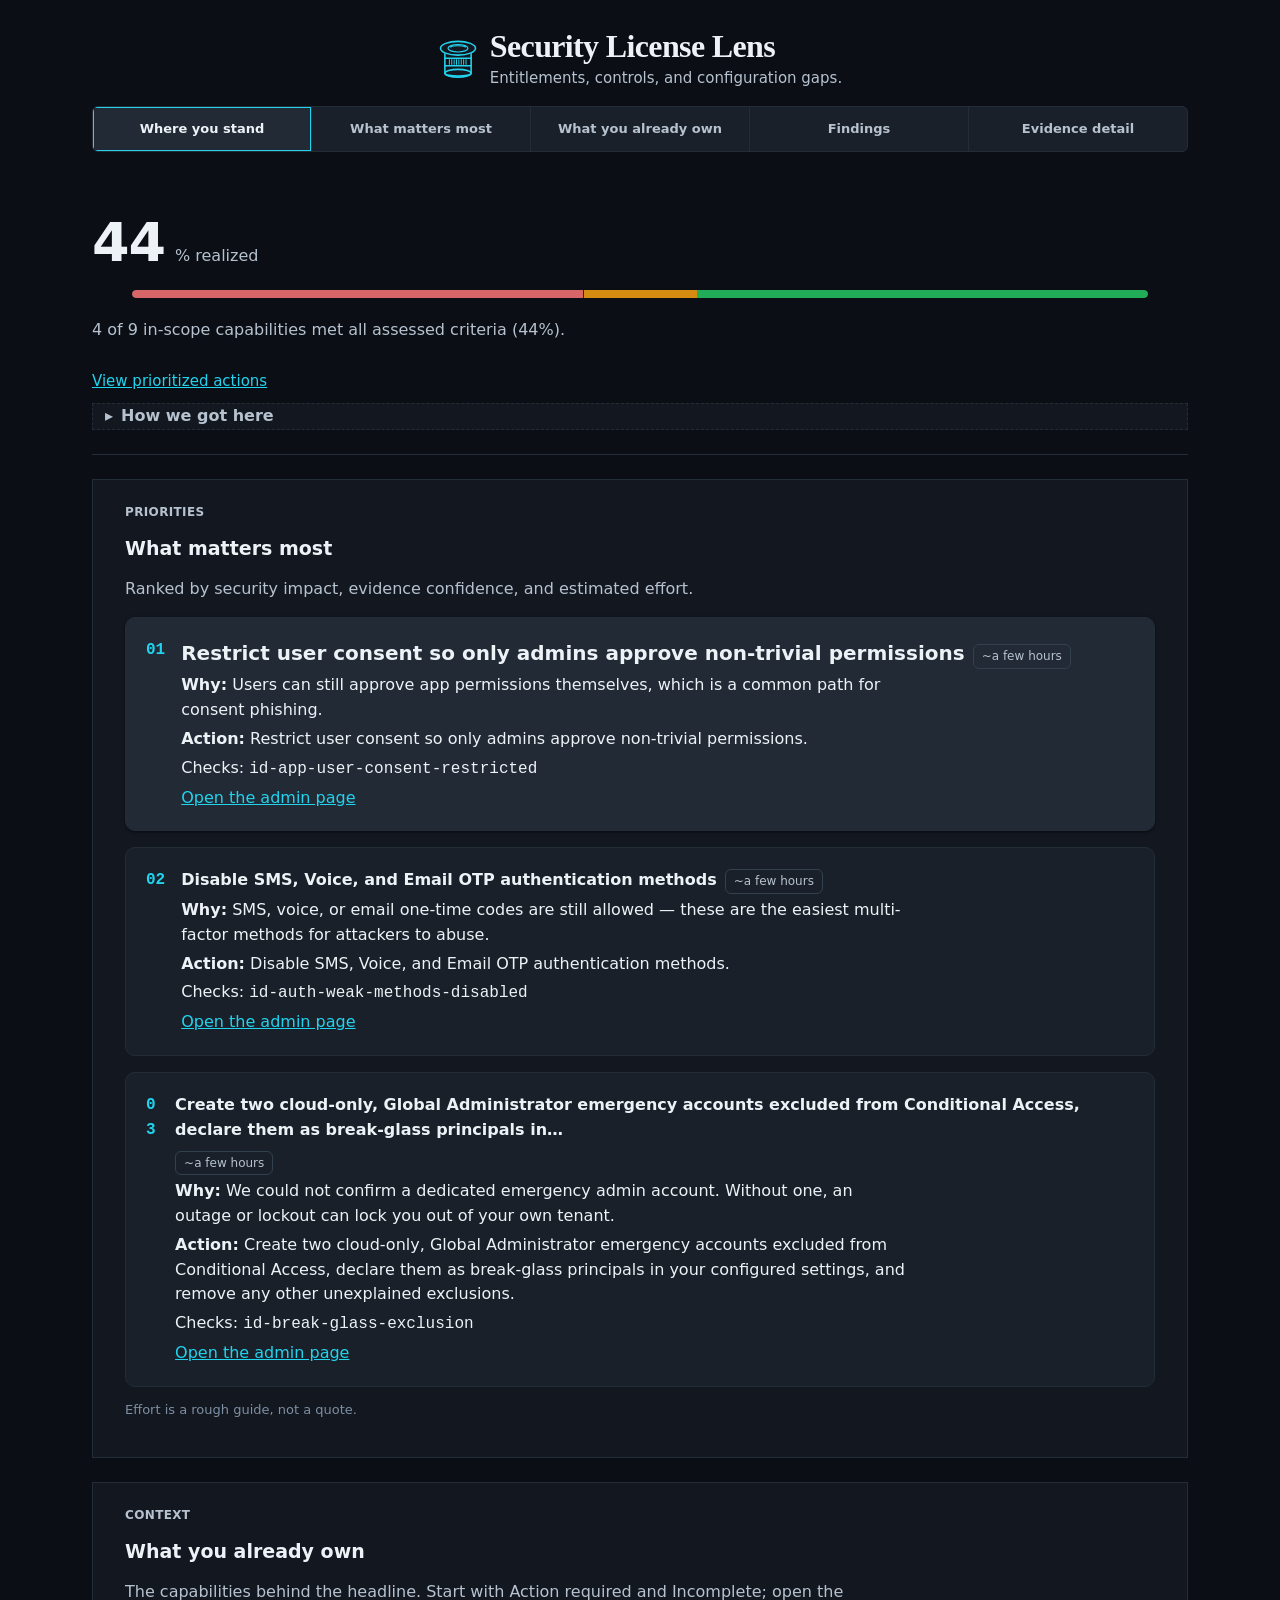
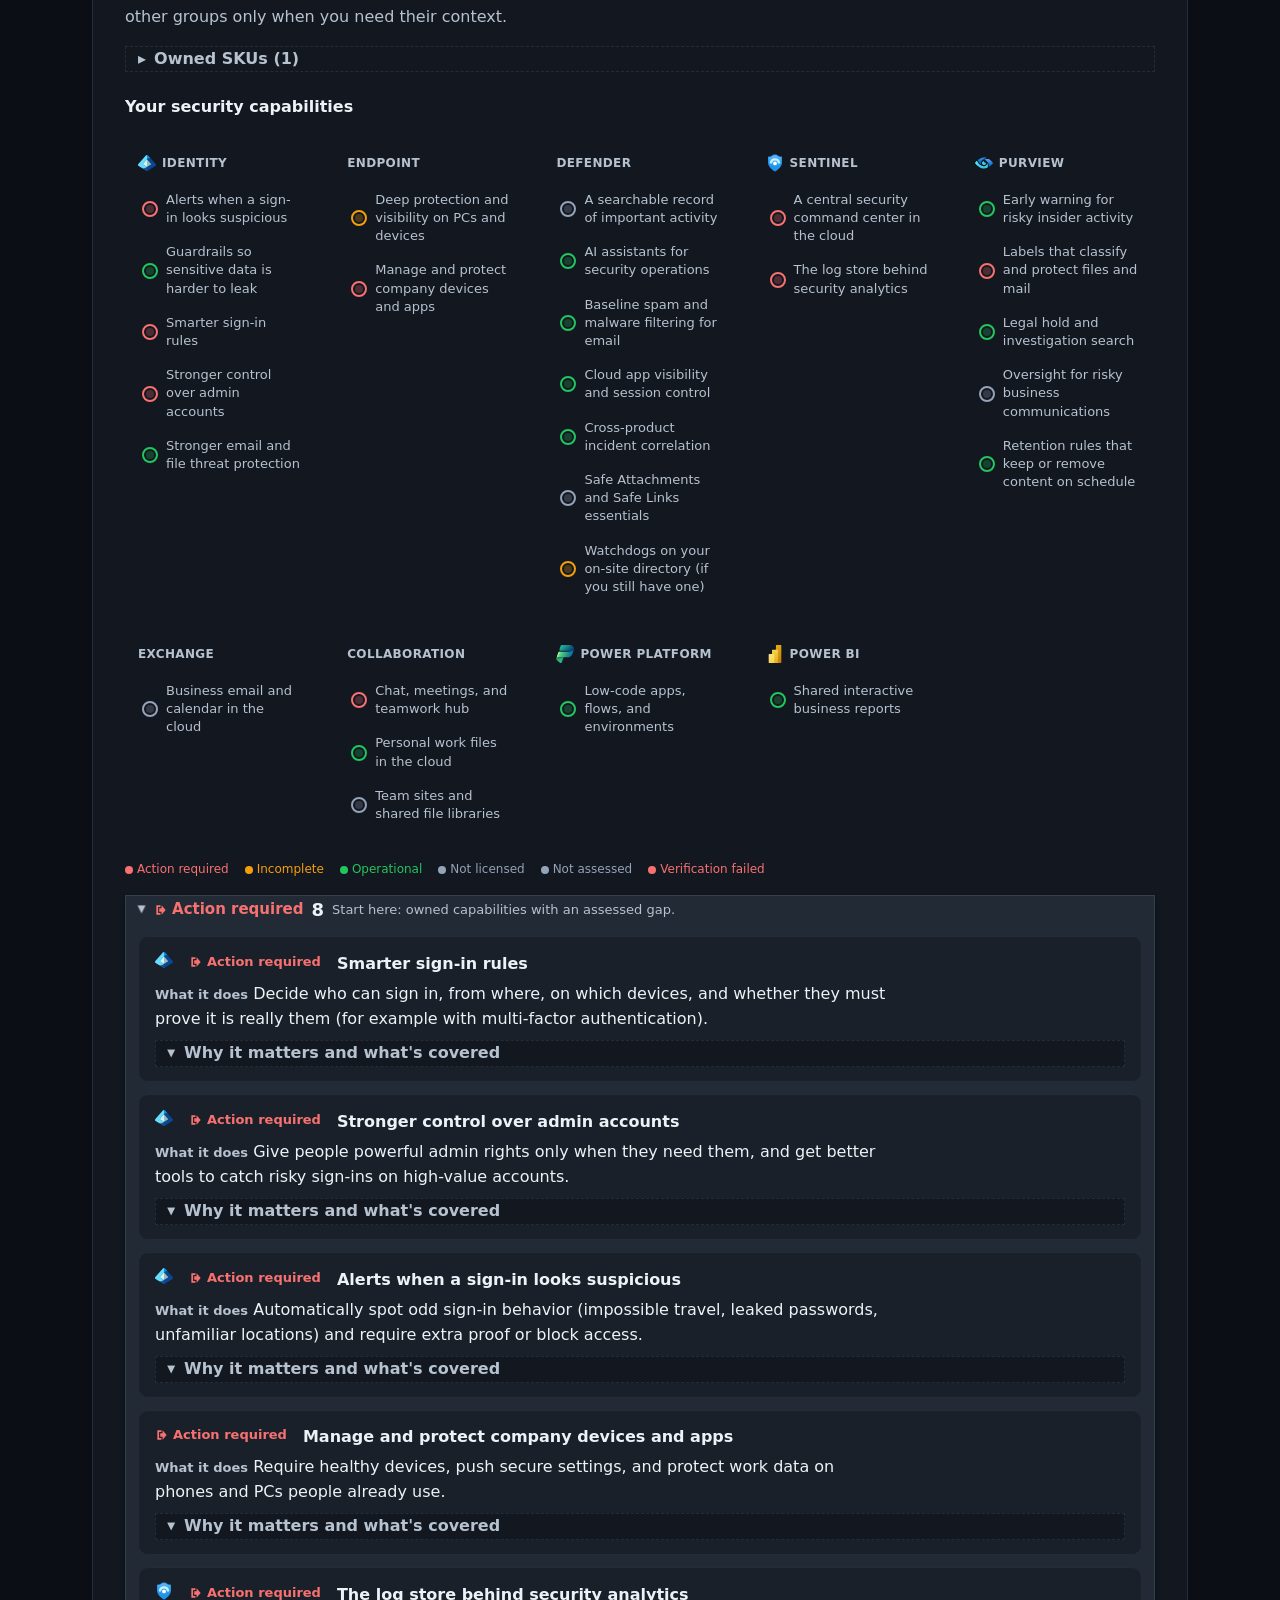
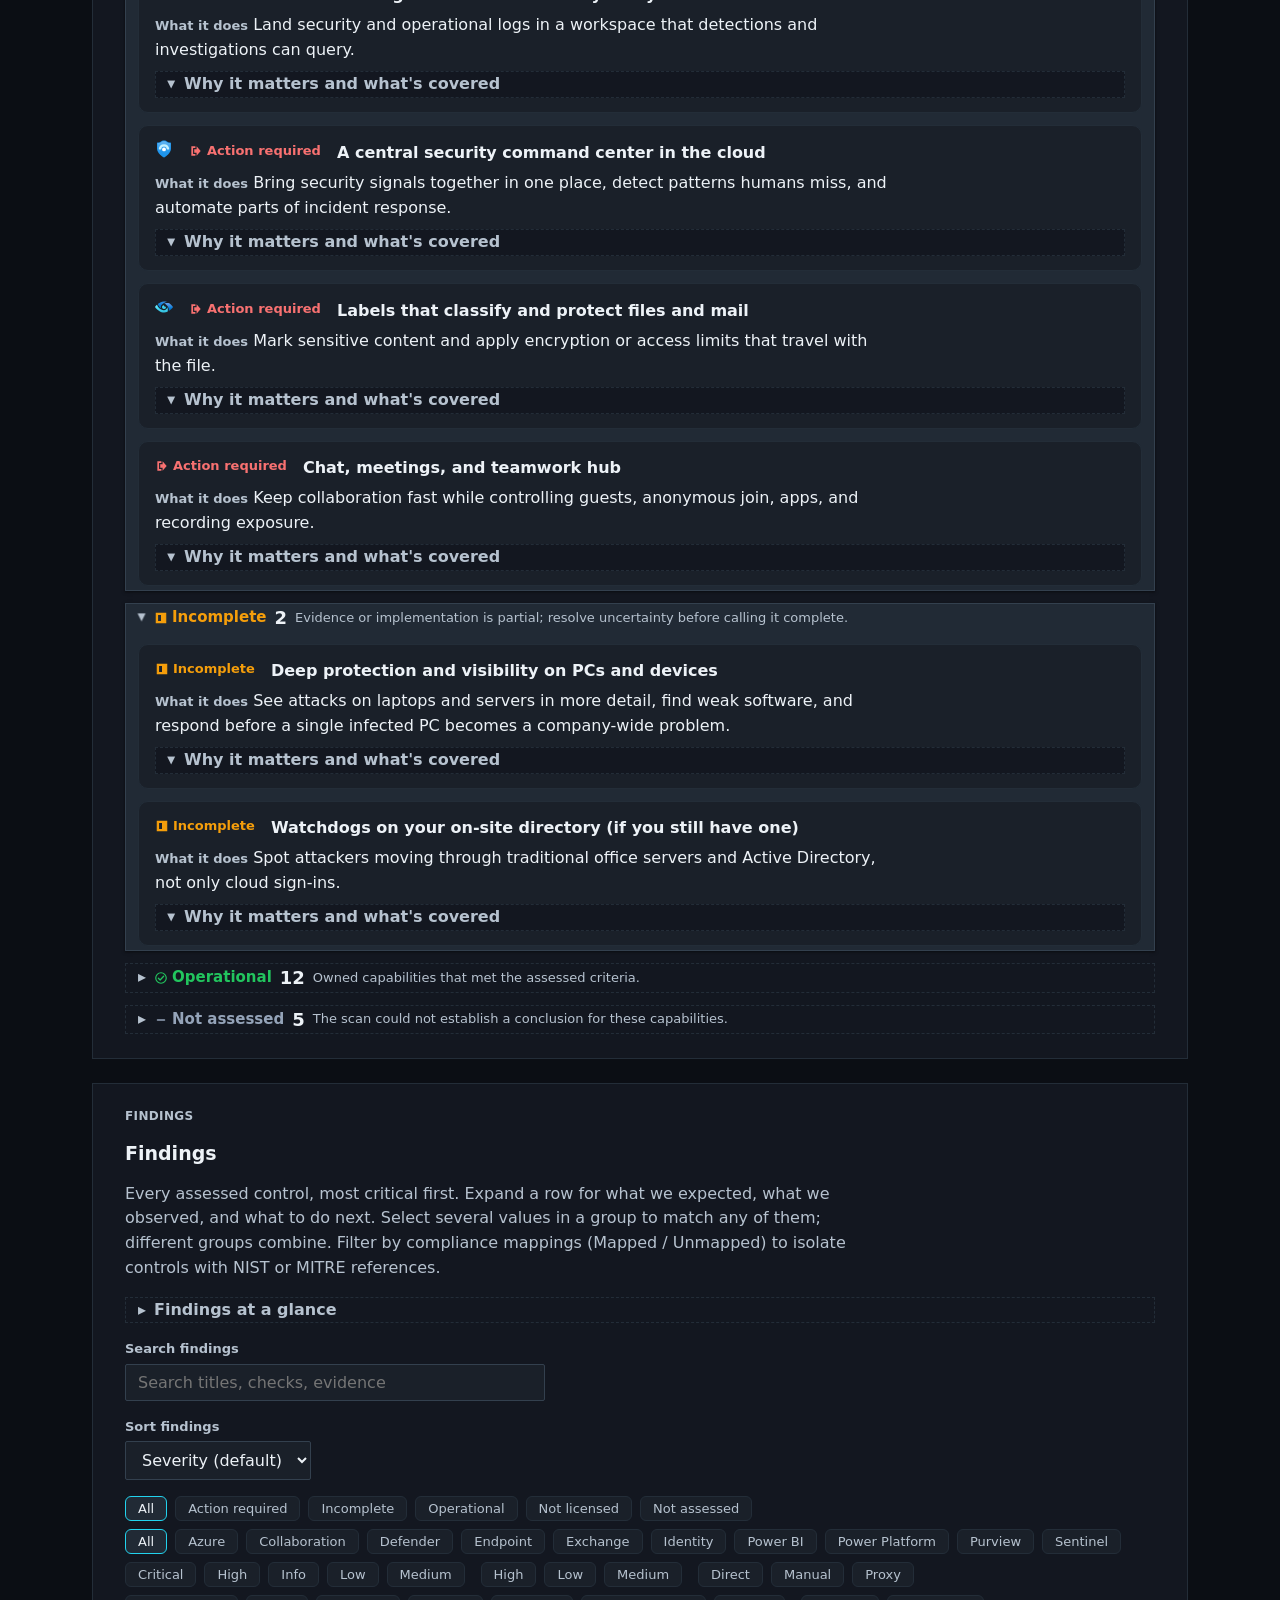
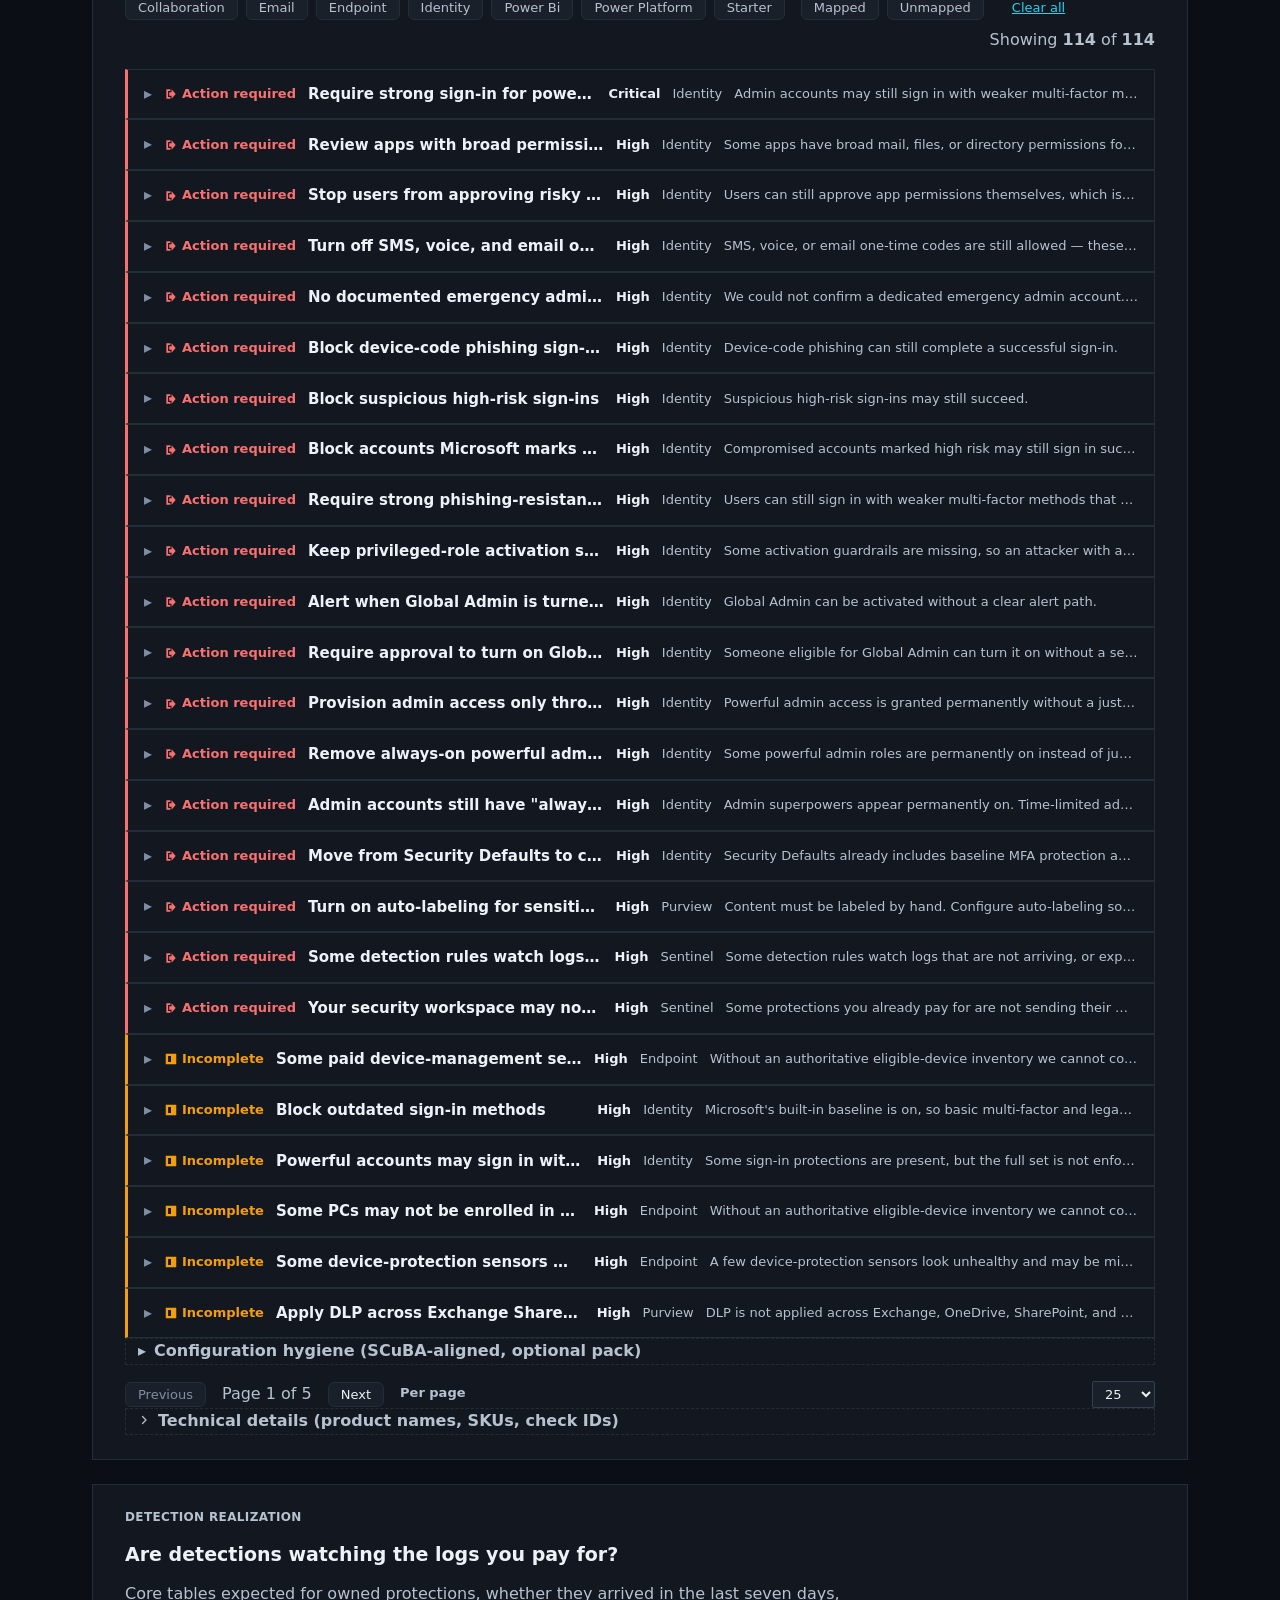
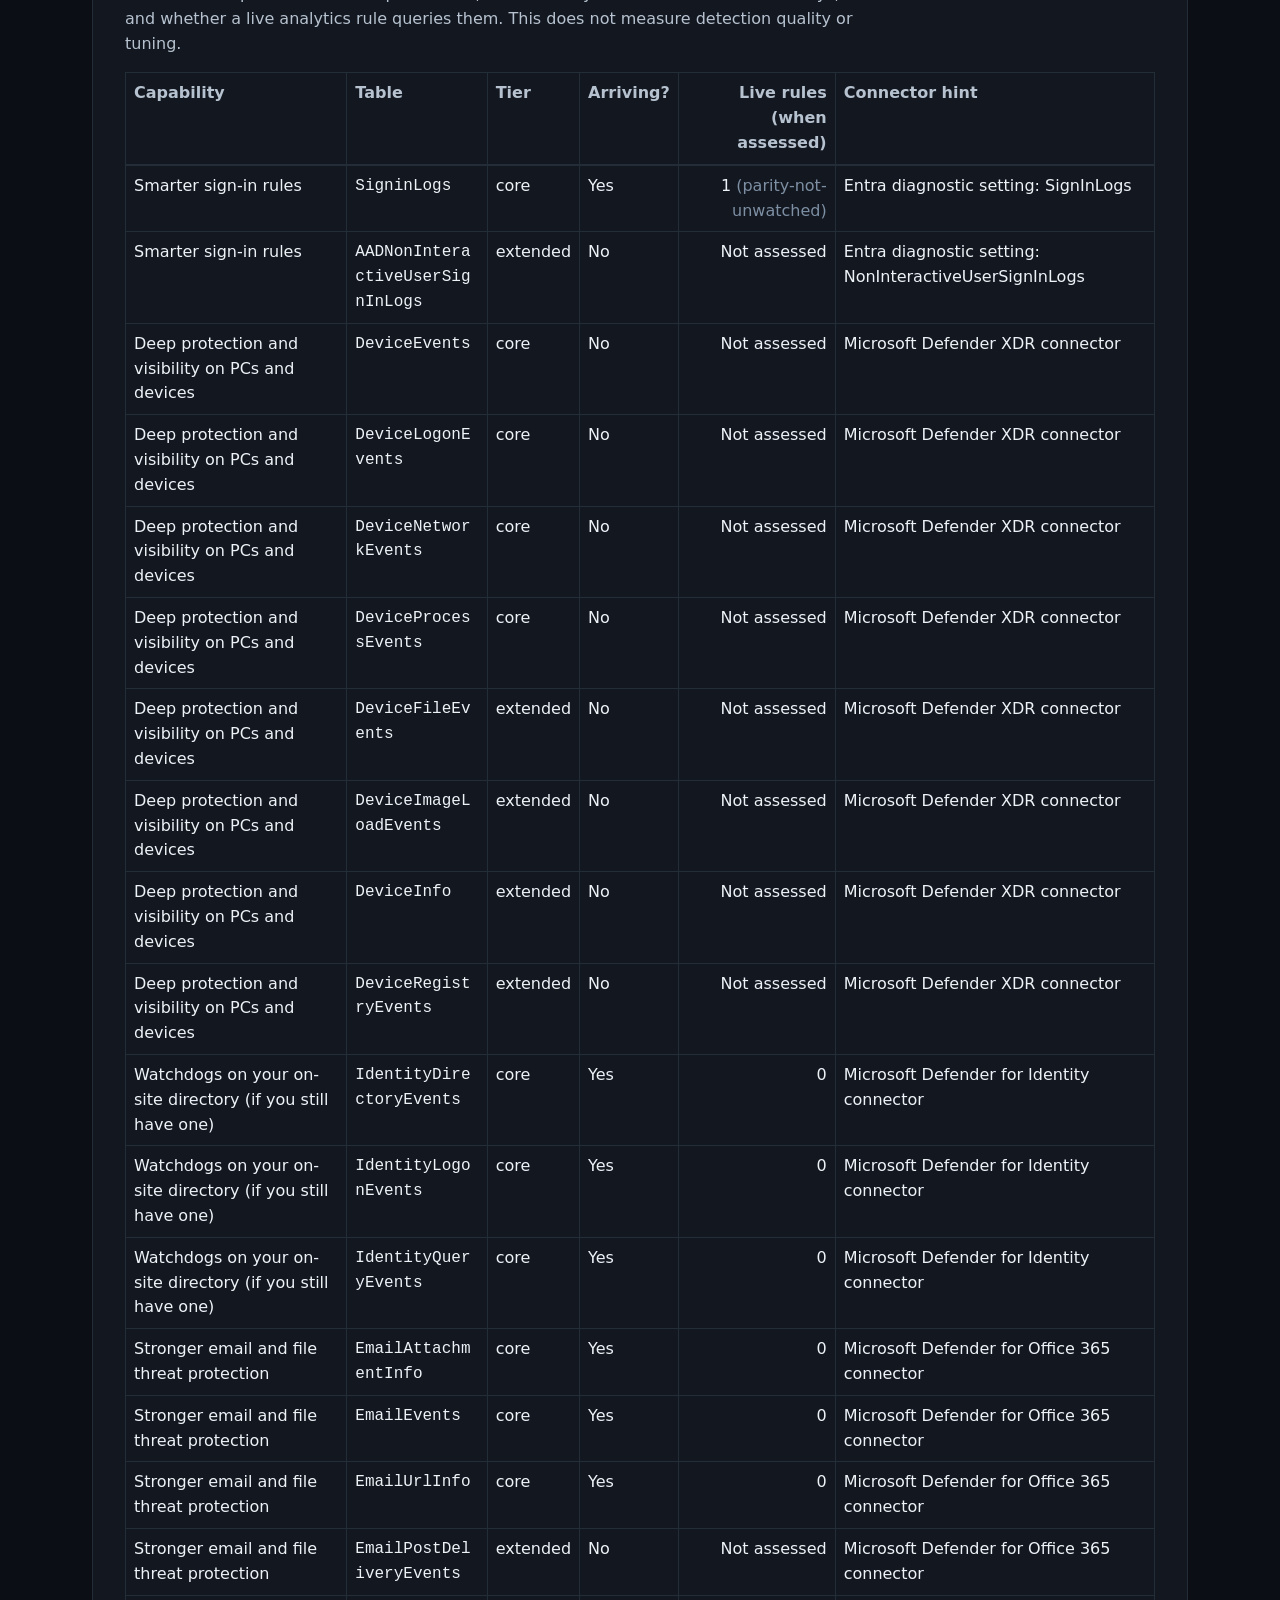
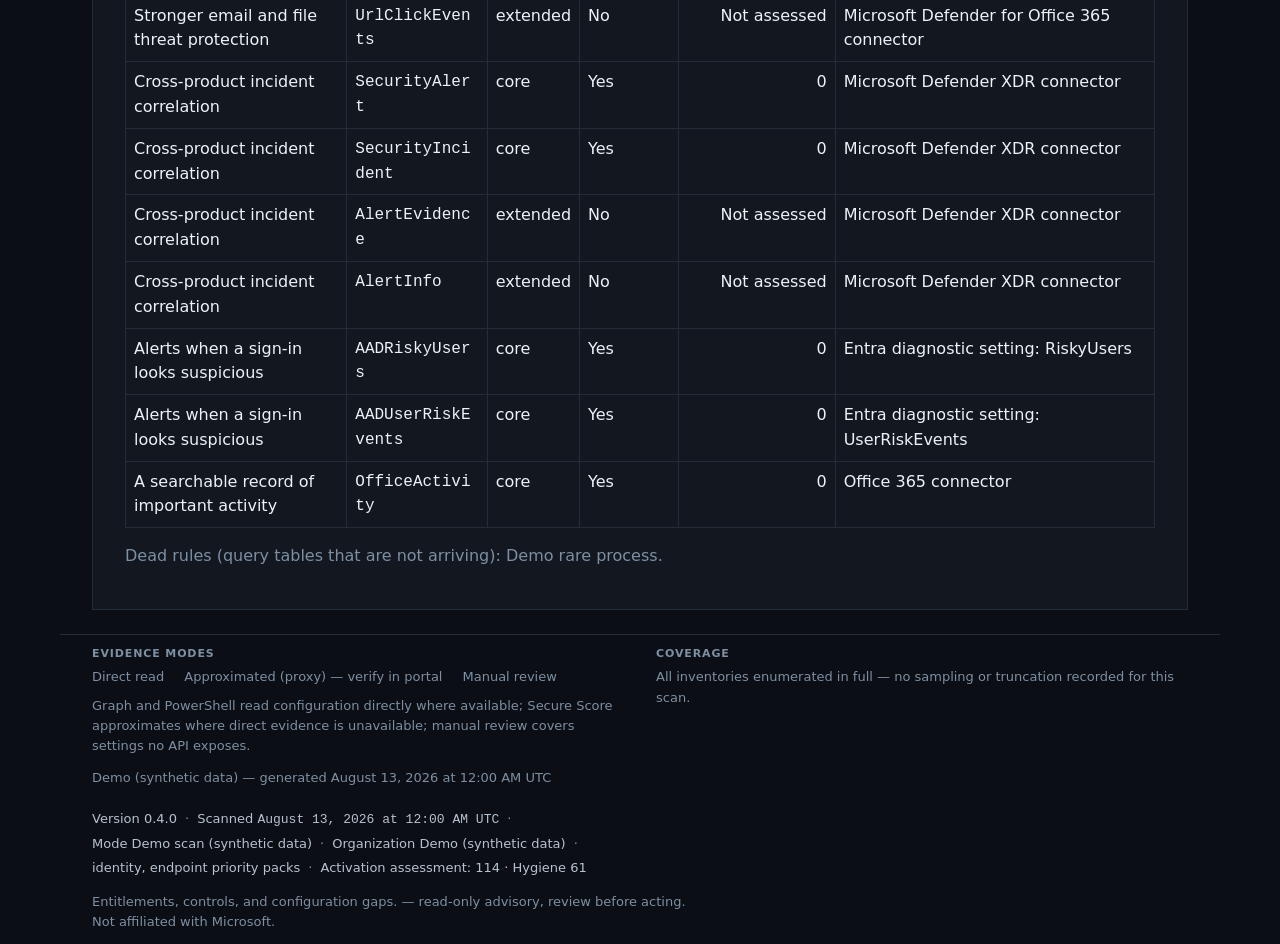
==== examples/sample-report/security-license-lens-report.html @ 7e11a725 "docs+test: refresh pack counts, fixtures, and version verify Bump public pack figures to 175 checks " ====
<!DOCTYPE html>
<html lang="en">
<head>
  <meta charset="utf-8" />
  <meta name="viewport" content="width=device-width, initial-scale=1" />
  <meta http-equiv="Content-Security-Policy" content="default-src 'none'; script-src 'unsafe-inline'; style-src 'unsafe-inline'" />
  <title>Security License Lens report</title>
  <style>
/* ==========================================================================
   Security License Lens — v2 report foundation stylesheet
   Design identity: "SOC Dark" (DESIGN_V2.md, the binding v2 contract).

   This file is a Jinja2 partial: it is included inside an existing
   <style> block by both the single-file and bundle renderers, so it must
   never carry a <style> wrapper of its own.

   Contract notes enforced here (DESIGN_V2.md section numbers):
     - §2: Every color is a declared token; the only literal hex values in
       this file live inside the :root block. The only pinned gradient is
       --grad-raised; the single nav blur is a token, never ad-hoc.
     - §3: locked type scale (3.375rem hero figure in --text-1, 1.625rem h1,
       1rem tenant line, 1rem/1.55 body); mono only for technical values;
       uppercase only via .micro-label (kickers, group captions).
     - §4: spacing is a multiple of 4; radius stops 0 / 2 / 6 / 10 and
       999px (pill) — pill ONLY for proportion-based fills and the
       constellation node circles; 16px withdrawn; elevation is selective
       (shadows are state); layout uses logical properties only.
     - §11: motion is information design, gated behind body.revealed (JS
       opt-in). Only transform / opacity / color-resolve animate; nothing
       loops; nothing animates on scroll or input.
       prefers-reduced-motion = instant final state, zero information loss.
     - §13/§14: status is never color-only (glyph + word + color); focus
       rings, target sizes, forced-colors support.
     - §15: print is the light inversion with expanded disclosures and
       visible textual chart equivalents.
   ========================================================================== */

/* --------------------------------------------------------------------------
   §2. Token palette — declared once, referenced by name everywhere else.
   -------------------------------------------------------------------------- */
:root {
  /* §2.1 Screen tokens (dark-first, cool) */
  --canvas: #0B0E14;
  --surface-1: #131720;
  --surface-2: #1A2029;
  --surface-3: #212A35;
  --surface-4: #2A3542;
  --border: #232D38;
  --border-strong: #33404E;
  --text-1: #EDF2F7;
  --text-2: #B6C2CF;
  --text-3: #7D8FA3;
  --accent: #22D3EE;
  --accent-hover: #67E8F9;
  --accent-focus: #A5F3FC;
  --accent-print: #155E75;
  --state-action: #F87171;
  --state-incomplete: #F59E0B;
  --state-ok: #22C55E;
  --state-neutral: #94A3B8;
  --grad-raised: linear-gradient(180deg, var(--surface-3) 0%, var(--surface-2) 100%);
  --shadow-1: 0 1px 2px rgba(0,0,0,.35), 0 1px 4px rgba(0,0,0,.25);
  --shadow-2: 0 2px 6px rgba(0,0,0,.4), 0 8px 20px rgba(0,0,0,.35);
  --blur-nav: blur(8px);

  /* §2.2 Print tokens (light inversion) */
  --print-ink: #1A2230;
  --print-paper: #FFFFFF;
  --print-hero: #EEF2F6;
  --print-border: #C6D0DA;
  --print-border-strong: #7E8B99;
  --print-action: #B02A37;
  --print-incomplete: #7A5000;
  --print-ok: #1B6B3F;
  --print-neutral: #4A5661;

  /* §3. Typography — system-only, offline-safe stacks (locked values). */
  --font-sans: "Segoe UI Variable Text", "Segoe UI", ui-sans-serif, system-ui, -apple-system, sans-serif;
  --font-mono: ui-monospace, SFMono-Regular, Menlo, Consolas, monospace;
}

/* --------------------------------------------------------------------------
   Base — canvas, page chrome, layout container.
   -------------------------------------------------------------------------- */
* { box-sizing: border-box; }

html { background: var(--canvas); }

body {
  margin: 0;
  background: var(--canvas);
  color: var(--text-1);
  font-family: var(--font-sans);
  font-size: 1rem; /* §3 body scale, locked */
  line-height: 1.55;
}

[hidden] { display: none !important; }

/* Masthead chrome: open on the canvas, radius 0 (§4). The header is
   box-aligned with main (same 1160px border-box + 32px gutters) so the
   masthead column matches the sections' 1096px content column. */
header {
  max-width: 1160px;
  margin-block: 0 24px;
  margin-inline: auto;
  padding-inline: 32px;
  background: transparent;
  border: 0;
  border-radius: 0;
}

/* The single bounded report container (exactly one main element). */
main {
  max-width: 1160px;
  margin-block: 0;
  margin-inline: auto;
  padding-inline: 32px;
}

/* --------------------------------------------------------------------------
   §3. Typography — locked type scale, heading hierarchy h1 -> h2 -> h3.
   -------------------------------------------------------------------------- */
h1 { font-size: 1.625rem; font-weight: 650; line-height: 1.2; margin: 0; }
h2 { font-size: 1.1875rem; font-weight: 600; line-height: 1.3; }
h3 { font-size: 1rem; font-weight: 600; line-height: 1.35; }

/* Tenant line: secondary text, never a display heading (§5A). */
.opening-identity {
  margin-block: 8px 0;
  font-size: 1rem;
  font-weight: 500;
  line-height: 1.4;
  color: var(--text-2);
}

/* Hero figure: the ONE dominant metric (§5A). Primary ink, never accent. */
.posture-figure {
  display: flex;
  align-items: baseline;
  gap: 10px;
  margin-block: 16px 0;
  color: var(--text-1);
}
.posture-digits {
  font-size: 3.375rem;
  font-weight: 650;
  line-height: 1.0;
  font-variant-numeric: tabular-nums;
  letter-spacing: -0.02em;
  color: var(--text-1);
}
.posture-unit {
  font-size: 1rem;
  font-weight: 500;
  line-height: 1.2;
  color: var(--text-2);
}

/* Metric figure (secondary) — supporting stats, always tabular numerals. */
.metric-figure-secondary {
  font-size: 1.375rem;
  font-weight: 600;
  line-height: 1.15;
  font-variant-numeric: tabular-nums;
  color: var(--text-1);
}

/* Label / micro-label / caption roles. */
.label {
  font-size: 0.8125rem;
  font-weight: 600;
  line-height: 1.4;
  color: var(--text-2);
}

.micro-label {
  font-size: 0.75rem;
  font-weight: 700;
  line-height: 1.4;
  letter-spacing: 0.03em;
  text-transform: uppercase; /* kickers and group captions only (§3) */
  color: var(--text-2);
}

.caption { color: var(--text-3); }

/* Section kicker (micro-label role) and section help copy. */
.section-kicker { margin-block: 0 4px; }
.section-help { color: var(--text-2); margin-block: 4px 16px; max-width: 72ch; }

/* Technical disclosure inner titles (h3, never headings for the
   disclosure itself). */
.tech-title { margin-block: 16px 8px; }
.tech-body { margin-block: 12px 4px; }
.tech-body p { margin-block: 8px 0; }

/* Numeral rules: mono stack for ids and numeric columns, numbers align end. */
.mono { font-family: var(--font-mono); }
.token { font-family: var(--font-mono); overflow-wrap: anywhere; }
.num {
  text-align: end;
  font-variant-numeric: tabular-nums;
}

/* Long unbroken values — finding titles, tenant names, organization ids —
   must wrap at any width instead of overflowing (narrow-width guard). */
h3,
code,
p,
.meta,
.finding-meta,
.card-title,
.mono {
  overflow-wrap: anywhere;
  word-break: break-word;
}

/* Prose blocks never run full column width at desktop (§3). */
p { max-width: 72ch; }

/* --------------------------------------------------------------------------
   §2.3 Identity accent — links, selection, focus rings. Accent never colors
   a semantic status and never colors chart data.
   -------------------------------------------------------------------------- */
a { color: var(--accent); text-decoration: underline; }
a:hover { color: var(--accent-hover); }

::selection {
  background: var(--accent);
  color: var(--canvas);
}

/* Focus ring: 2px accent outline + 2px offset on every interactive element. */
:focus-visible {
  outline: 2px solid var(--accent-focus);
  outline-offset: 2px;
}

/* --------------------------------------------------------------------------
   §4. Surfaces and boundaries — canvas -> surface-1 -> ... -> surface-4.
   Whitespace and rules bound sections; cards only where a bounded unit
   earns one; shadows are state, never decoration.
   -------------------------------------------------------------------------- */
section {
  background: var(--surface-1);
  border: 1px solid var(--border);
  border-radius: 0;
  padding-block: 24px;
  padding-inline: 32px;
}

section + section { margin-block-start: 24px; }

/* Hero: open typographic layout on the canvas — rules + whitespace, not a card (§4 / §5A). */
.hero {
  background: transparent;
  box-shadow: none;
  border: 0;
  border-block-end: 1px solid var(--border);
  border-radius: 0;
  padding-block: 24px;
  padding-inline: 0;
}

/* Cards at rest have NO shadow (§4). */
.card {
  background: var(--surface-2);
  border: 1px solid var(--border);
  border-radius: 10px;
  padding-block: 20px;
  padding-inline: 20px;
}

/* The single authorized blur: the bundle's sticky contextual nav (§2.3,
   opaque --surface-3 fallback). */
.context-nav {
  position: sticky;
  top: 0;
  z-index: 10;
  background: var(--surface-3);
  box-shadow: var(--shadow-2);
}
@supports (backdrop-filter: blur(1px)) {
  .context-nav { backdrop-filter: var(--blur-nav); }
}

/* --------------------------------------------------------------------------
   §2.3 Semantic mapping — status is never color-only; the word and glyph
   carry it. Error shares the gap color on screen and in print.
   -------------------------------------------------------------------------- */
.status-gap,
.status-error { color: var(--state-action); --resolve-to: var(--state-action); }
.status-partial { color: var(--state-incomplete); --resolve-to: var(--state-incomplete); }
.status-ok { color: var(--state-ok); --resolve-to: var(--state-ok); }
.status-not_licensed,
.status-skipped { color: var(--state-neutral); --resolve-to: var(--state-neutral); }

/* Status marker: the status_marker macro emits `class="status-marker <variant>"`
   (two classes), so the variant color must target the pair — the single-class
   selectors above color only the constellation cores and legend swatches. */
.status-marker {
  display: inline-flex;
  align-items: center;
  gap: 4px;
  font-size: 0.8125rem;
  font-weight: 600;
}
.status-glyph { flex-shrink: 0; }
.status-marker.gap,
.status-marker.error { color: var(--state-action); }
.status-marker.partial { color: var(--state-incomplete); }
.status-marker.ok { color: var(--state-ok); }
.status-marker.not_licensed,
.status-marker.skipped { color: var(--state-neutral); }

/* Finding status rails: 3px accent-free status color on the inline-start
   edge. Gap and error share the action rail. */
.finding {
  border-inline-start: 3px solid transparent;
}
.finding.gap,
.finding.error { border-inline-start-color: var(--state-action); }
.finding.partial { border-inline-start-color: var(--state-incomplete); }
.finding.ok { border-inline-start-color: var(--state-ok); }
.finding.not_licensed,
.finding.skipped { border-inline-start-color: var(--state-neutral); }

/* --------------------------------------------------------------------------
   §8. Progressive disclosure — native <details>, zero-JS. Closed = dashed
   rule on the primary surface; open = solid raised pane with the key
   shadow. Caret rotates 90° on open.
   -------------------------------------------------------------------------- */
details.tech {
  background: var(--surface-1);
  border: 1px dashed var(--border);
  border-radius: 0;
  padding-inline: 12px;
}
details.tech[open] {
  background: var(--surface-3);
  border: 1px solid var(--border-strong);
  box-shadow: var(--shadow-1);
}
details.tech summary {
  display: flex;
  align-items: center;
  gap: 8px;
  cursor: pointer;
  font-weight: 600;
  color: var(--text-2);
}
details.tech summary .caret { transition: transform 150ms ease-out; }
details.tech[open] summary .caret { transform: rotate(90deg); }
details.tech[open] > .tech-body { animation: fade-in 150ms ease-out both; }

/* --------------------------------------------------------------------------
   §7. Constellation — deterministic field, grouped by workload.
   Group captions are buttons (cross-filter); nodes are buttons (capability
   selection); status color + glyph + always-visible label, never color-only.
   The field carries ONLY the group columns; the status legend is a sibling
   block below it (see `.constellation-legend`) — never a grid column.
   Desktop: auto-fill wrap with a 160px column floor so no caption ever
   squeezes below its text width at 1280px; ≤640px the field becomes a
   single-row column flow that scrolls horizontally inside itself.
   -------------------------------------------------------------------------- */
.constellation {
  display: grid;
  grid-template-columns: repeat(auto-fill, minmax(160px, 1fr));
  gap: 16px;
  overflow-x: auto;
  padding-block: 12px;
  margin-block: 8px 16px;
  scrollbar-color: var(--surface-4) transparent;
}

.constellation-group {
  display: flex;
  flex-direction: column;
  gap: 8px;
  padding: 12px;
  border: 1px solid transparent;
  border-radius: 10px; /* §4: constellation group container */
  transition: border-color 150ms ease-out, box-shadow 150ms ease-out, background-color 150ms ease-out;
}
.constellation-group.is-selected {
  border-color: var(--border-strong);
  box-shadow: var(--shadow-1);
  background: var(--surface-2);
}

/* Caption: brand icon + plain name, a real button (§7). */
.constellation-caption {
  display: inline-flex;
  align-items: center;
  gap: 6px;
  margin-block: 0 4px;
  padding: 0;
  border: none;
  background: none;
  font-family: var(--font-sans);
  font-size: 0.75rem;
  font-weight: 700;
  line-height: 1.4;
  letter-spacing: 0.03em;
  text-transform: uppercase;
  color: var(--text-2);
  cursor: pointer;
}
.constellation-caption:hover { color: var(--text-1); }
.constellation-caption .workload-icon { width: 18px; height: 18px; }

/* Branded Microsoft workload marks (§12). Decorative only: the visible text
   label always accompanies them. Shared by the inline <svg> markup and the
   bundle's hashed image assets. */
.workload-icon {
  width: 16px;
  height: 16px;
  flex-shrink: 0;
  vertical-align: middle;
  display: inline-block;
}

/* Node: 16×16 circle (pill radius authorized for this proportion-free
   decorative fill), 2px status ring + soft tinted fill, always-visible
   label. The base block declares NO color: the shared `.status-*` classes
   carry the static status color (server-side, zero JS); the reveal
   animation runs neutral -> `--resolve-to` (status) under `body.revealed`. */
.constellation-point {
  display: inline-flex;
  align-items: center;
  gap: 8px;
  padding: 4px;
  border: none;
  background: none;
  font-family: var(--font-sans);
  font-size: 0.8125rem;
  line-height: 1.4;
  text-align: start;
  cursor: pointer;
}

.constellation-core {
  position: relative;
  width: 16px;
  height: 16px;
  flex-shrink: 0;
  border: 2px solid currentColor;
  border-radius: 999px;
}
.constellation-core::before {
  content: "";
  position: absolute;
  inset: 2px;
  border-radius: 999px;
  background: currentColor;
  opacity: 0.25;
}

/* Selected node: 3px accent ring outside; the status ring stays on the
   inner edge so status is never lost (§10). */
.constellation-point.is-selected .constellation-core {
  box-shadow: 0 0 0 1px var(--canvas), 0 0 0 3px var(--accent);
}

.constellation-label { color: var(--text-2); }

.constellation-legend {
  display: flex;
  flex-wrap: wrap;
  align-items: center;
  gap: 8px 16px;
  /* Sibling block BELOW the field (todo 5): the negative block-start margin
     closes the field's own bottom margin so the two read as one unit. */
  margin-block: -8px 16px;
}
.constellation-legend-chip {
  display: inline-flex;
  align-items: center;
  gap: 4px;
  font-size: 0.75rem;
  color: var(--text-2);
}
/* Legend swatches carry the status color via two-class rules: the single-
   class `.status-*` selectors are beaten by the chip base block above
   (same specificity, later in source), so the pair must target both. */
.constellation-legend-chip.status-gap,
.constellation-legend-chip.status-error { color: var(--state-action); }
.constellation-legend-chip.status-partial { color: var(--state-incomplete); }
.constellation-legend-chip.status-ok { color: var(--state-ok); }
.constellation-legend-chip.status-not_licensed,
.constellation-legend-chip.status-skipped { color: var(--state-neutral); }
.constellation-legend-swatch {
  width: 8px;
  height: 8px;
  border-radius: 999px;
  background: currentColor;
}

/* Capability inventory: status groups are the reader's units; cards are
   supporting context inside a group, not 25 equal priorities. */
.capability-groups { display: flex; flex-direction: column; gap: 12px; margin-block: 16px 0; }
.capability-group { padding-inline: 16px; }
.capability-group[open] { background: var(--surface-2); }
.capability-group > summary { display: grid; grid-template-columns: auto auto auto minmax(0, 1fr); align-items: baseline; gap: 8px 12px; }
.capability-group__status { font-size: 0.9375rem; }
.capability-group__count { font-size: 1.125rem; color: var(--text-1); font-variant-numeric: tabular-nums; }
.capability-group__note { color: var(--text-2); font-size: 0.8125rem; font-weight: 400; }
.capability-group .cards { margin-block-start: 12px; }
.capability-group .card { padding: 14px 16px; }

/* --------------------------------------------------------------------------
   §5B. Capability summary rows — summary first, context on demand.
   -------------------------------------------------------------------------- */
.cards {
  display: flex;
  flex-direction: column;
  gap: 12px;
}
.card { display: flex; flex-direction: column; gap: 8px; }
.card-summary {
  display: flex;
  flex-wrap: wrap;
  align-items: baseline;
  gap: 8px 16px;
}
.card-title { margin: 0; }
.card-summary .workload-icon { width: 18px; height: 18px; }
.card p { margin: 0; }
.card-provenance {
  display: flex;
  flex-direction: column;
  gap: 4px;
  padding-block-start: 8px;
  border-block-start: 1px solid var(--border);
  font-size: 0.8125rem;
}

/* --------------------------------------------------------------------------
   §5C. Moves — a numbered sequence, first item visually dominant.
   -------------------------------------------------------------------------- */
.move-list {
  list-style: none;
  margin: 0;
  padding: 0;
  display: flex;
  flex-direction: column;
  gap: 16px;
}
.move-item {
  display: flex;
  gap: 16px;
  padding: 20px;
  background: var(--surface-2);
  border: 1px solid var(--border);
  border-radius: 10px;
}
.move-item--lead {
  box-shadow: var(--shadow-1);
  background: var(--surface-3);
}
.move-item--lead .move-title { font-size: 1.25rem; }
.move-index { color: var(--accent); font-weight: 700; }
.move-body { display: flex; flex-direction: column; gap: 4px; }
.move-head { display: flex; align-items: baseline; gap: 8px; flex-wrap: wrap; }
.move-effort { color: var(--text-2); font-size: 0.8125rem; }
.move-why, .move-action, .move-ids, .move-link { margin: 0; }
.move-note { color: var(--text-3); font-size: 0.8125rem; }

/* --------------------------------------------------------------------------
   §5D. Findings — open typographic articles separated by rules; the
   selected finding becomes the one elevated surface.
   -------------------------------------------------------------------------- */
.finding {
  padding-block: 16px;
  border-block: 1px solid transparent;
}
.finding + .finding {
  border-block-start-color: var(--border);
  margin-block-start: 16px;
}
.finding.is-selected {
  background: var(--grad-raised);
  border-color: var(--border-strong);
  border-radius: 10px;
  box-shadow: var(--shadow-2);
  padding-inline: 20px;
  padding-block: 20px;
}
.finding.is-related { outline: 1px solid var(--accent); outline-offset: -1px; }
.card.is-related { outline: 1px solid var(--accent); outline-offset: -1px; }
.finding-head { display: flex; flex-wrap: wrap; align-items: center; gap: 8px; }
.finding-head h3 { margin: 0; }
.finding-meta { display: flex; flex-wrap: wrap; gap: 8px 16px; margin-block: 8px 0; }
.meta-item { font-size: 0.8125rem; color: var(--text-2); }
.meta-key { color: var(--text-3); }
.meta-note { color: var(--text-3); font-style: italic; }
.finding-summary { margin-block: 8px 0; }
.belief-slot {
  display: grid;
  grid-template-columns: minmax(7.5rem, 11rem) minmax(0, 1fr);
  gap: 8px 16px;
  align-items: start;
  margin-block: 12px 0;
}
.belief-label {
  font-size: 0.8125rem;
  font-weight: 600;
  color: var(--text-2);
  padding-block-start: 2px;
}
.belief-slot p { margin: 0; }
.belief-slot .tech,
.belief-slot .belief-meta,
.belief-slot ul { grid-column: 2; }
.belief-meta { display: flex; flex-wrap: wrap; gap: 8px 16px; margin-block: 8px 0; }
.evidence-keys { margin: 0; padding-inline-start: 1.2rem; }
.evidence-keys code { color: var(--text-1); }

/* --------------------------------------------------------------------------
   §5A / §9. Hero — dominant number + operational-distribution bar.
   The radial gauge is withdrawn; the number is the proportion.
   -------------------------------------------------------------------------- */
.posture {
  display: block;
  margin-block-start: 4px;
}

.posture-stat-strip {
  display: flex;
  flex-wrap: nowrap;
  align-items: stretch;
  gap: 0;
  margin-block-start: 16px;
  overflow-x: auto;
}
.stat-item {
  display: flex;
  flex-direction: column;
  gap: 2px;
  min-width: 0;
  flex: 1 1 0;
  padding-inline: 16px;
}
.stat-item:first-child { padding-inline-start: 0; }
.stat-item + .stat-item {
  border-inline-start: 1px solid var(--border);
}
.stat-item .caption { font-size: 0.75rem; color: var(--text-3); }

/* Distribution: muted track; segments proportional to counts; pill caps
   authorized for proportion-based fills only (§4). */
.dist-figure { margin-block: 20px 0; }
.dist-bar {
  display: flex;
  height: 8px;
  border-radius: 999px;
  overflow: hidden;
  background: var(--surface-3);
}
.dist-segment {
  border: none;
  border-radius: 0;
  margin-inline-end: 1px;
  min-width: 0;
  min-height: 0;
  padding: 0;
  cursor: pointer;
  background: var(--state-neutral);
  transform-origin: left;
  opacity: 0.85;
  transition: filter 150ms ease-out;
}
.dist-segment:last-child { margin-inline-end: 0; }
.dist-segment:hover { filter: brightness(1.15); opacity: 1; }
.dist-segment.status-gap { background: var(--state-action); }
.dist-segment.status-partial { background: var(--state-incomplete); }
.dist-segment.status-ok { background: var(--state-ok); }
.dist-segment.status-not_licensed { background: var(--state-neutral); }

.dist-items {
  display: flex;
  flex-wrap: wrap;
  gap: 8px 24px;
  list-style: none;
  margin-block: 12px 0;
  padding: 0;
}
.dist-item { display: inline-flex; align-items: center; gap: 6px; }

/* Implication: realized_sentence once. Action is a text link, not a pill. */
.implication {
  margin-block: 20px 0;
  font-size: 1rem;
  font-weight: 400;
  line-height: 1.55;
  color: var(--text-2);
  max-width: 72ch;
}
.posture-sentence { color: var(--text-2); margin-block: 8px 0; max-width: 72ch; }

.effort-label {
  display: inline-block;
  padding: 2px 8px;
  border: 1px solid var(--border-strong);
  border-radius: 6px;
  font-size: 0.75rem;
  color: var(--text-2);
}

/* --------------------------------------------------------------------------
   §5E. Exploration — charts, search, filter groups, sort, counts, list,
   pagination.
   -------------------------------------------------------------------------- */
.charts {
  display: grid;
  grid-template-columns: repeat(auto-fit, minmax(min(280px, 100%), 1fr));
  gap: 24px;
  margin-block: 8px 24px;
}
.chart {
  margin: 0;
  padding: 20px;
  background: var(--surface-2);
  border: 1px solid var(--border);
  border-radius: 10px;
  min-width: 0;
}
.chart figcaption {
  font-size: 0.75rem;
  font-weight: 700;
  letter-spacing: 0.03em;
  text-transform: uppercase;
  color: var(--text-2);
  margin-block-end: 12px;
}
.chart-body { display: flex; flex-direction: column; gap: 8px; }
.chart-row {
  display: grid;
  grid-template-columns: minmax(0, 1fr) auto;
  gap: 8px 12px;
  align-items: center;
}
.chart-row__label {
  display: inline-flex;
  align-items: center;
  gap: 6px;
  font-size: 0.8125rem;
  color: var(--text-2);
  overflow-wrap: anywhere;
}
.chart-row__label .workload-icon { width: 16px; height: 16px; }
.chart-value {
  font-size: 0.8125rem;
  font-variant-numeric: tabular-nums;
  color: var(--text-1);
}
.chart-bar-track {
  grid-column: 1 / -1;
  height: 8px;
  background: var(--surface-4);
  border-radius: 999px;
  overflow: hidden;
}
.chart-bar {
  display: block;
  width: 100%;
  height: 100%;
  border: none;
  border-radius: 999px;
  padding: 0;
  min-width: 0;
  min-height: 0;
  cursor: pointer;
  background: var(--state-neutral);
  transform-origin: left;
  transition: filter 150ms ease-out;
}
.chart-bar:hover { filter: brightness(1.2); }
.chart-bar.active,
.dist-segment.active { filter: brightness(1.3); }
.chart-bar.status-gap { background: var(--state-action); }
.chart-bar.status-partial { background: var(--state-incomplete); }
.chart-bar.status-ok { background: var(--state-ok); }
.chart-bar.status-not_licensed, .chart-bar.status-skipped { background: var(--state-neutral); }
.chart-row.is-related .chart-bar-track { outline: 1px solid var(--accent); }

/* Chart equivalent data table: visually hidden on screen, styled print
   fallback (§9/§15). table-layout: fixed makes width:1px authoritative
   (tables otherwise grow to their min-content width and overflow). */
.chart-table {
  position: absolute;
  width: 1px;
  height: 1px;
  padding: 0;
  margin: -1px;
  overflow: hidden;
  clip: rect(0 0 0 0);
  clip-path: inset(50%);
  white-space: nowrap;
  border: 0;
  table-layout: fixed;
}

/* The caption stays in the accessibility tree but is taken out of flow so
   its min-content width cannot floor the table's used width above 1px. */
.chart-table caption {
  position: absolute;
  width: 1px;
  height: 1px;
  overflow: hidden;
  white-space: nowrap;
}

/* Generic visually-hidden utility (chart descriptions, auxiliary labels). */
.sr-only {
  position: absolute;
  width: 1px;
  height: 1px;
  padding: 0;
  margin: -1px;
  overflow: hidden;
  clip: rect(0 0 0 0);
  clip-path: inset(50%);
  white-space: nowrap;
  border: 0;
}

/* Search, sort, filter controls. */
.search-box { margin-block-end: 16px; }
.search-box__label, .sort-box__label {
  display: block;
  font-size: 0.8125rem;
  font-weight: 600;
  color: var(--text-2);
  margin-block-end: 4px;
}
.search-box__input {
  width: 100%;
  max-width: 420px;
  padding: 8px 12px;
  background: var(--surface-2);
  border: 1px solid var(--border-strong);
  border-radius: 2px;
  color: var(--text-1);
  font-family: var(--font-sans);
  font-size: 1rem;
}

.sort-box { margin-block-end: 16px; }
.sort-box__select {
  padding: 8px 12px;
  background: var(--surface-2);
  border: 1px solid var(--border-strong);
  border-radius: 2px;
  color: var(--text-1);
  font-family: var(--font-sans);
  font-size: 1rem;
}

.filter-bar {
  display: flex;
  flex-wrap: wrap;
  align-items: center;
  gap: 8px 16px;
  margin-block-end: 16px;
}
.filter-group { display: flex; flex-wrap: wrap; gap: 8px; }
.filter-button {
  padding: 4px 12px;
  background: var(--surface-2);
  border: 1px solid var(--border);
  border-radius: 6px;
  color: var(--text-2);
  font-family: var(--font-sans);
  font-size: 0.8125rem;
  cursor: pointer;
}
.filter-button.active {
  background: var(--surface-3);
  border-color: var(--accent);
  color: var(--text-1);
}
.clear-filters {
  padding: 4px 12px;
  background: none;
  border: none;
  color: var(--accent);
  font-family: var(--font-sans);
  font-size: 0.8125rem;
  text-decoration: underline;
  cursor: pointer;
}
.filter-count {
  color: var(--text-2);
  margin-inline-start: auto;
  font-variant-numeric: tabular-nums;
}

/* The findings list: one collapsed <details> row per finding, rendered in
   severity order (server-side; the JS re-sorts via data-engine-idx/rank).
   The closed summary carries the status marker, title, severity/workload
   meta, and a one-line signal; opening the row (details.tech disclosure
   pattern, §8) reveals the full belief block with the caret rotate +
   tech-body fade. */
.explore-list { display: flex; flex-direction: column; }
details.explore-row {
  padding: 12px 16px;
  border: 1px solid var(--border);
  border-inline-start-width: 3px;
  border-radius: 0;
}
details.explore-row + details.explore-row { border-block-start: 1px solid var(--border); }
/* Status rail on the collapsed row (the rail color is a secondary cue —
   the always-visible status-marker word carries status, never color-only). */
details.explore-row[data-status="gap"],
details.explore-row[data-status="error"] { border-inline-start-color: var(--state-action); }
details.explore-row[data-status="partial"] { border-inline-start-color: var(--state-incomplete); }
details.explore-row[data-status="ok"] { border-inline-start-color: var(--state-ok); }
details.explore-row[data-status="not_licensed"],
details.explore-row[data-status="skipped"] { border-inline-start-color: var(--state-neutral); }

details.explore-row summary {
  display: grid;
  grid-template-columns: auto auto minmax(12rem, 1fr) auto auto minmax(8rem, 1.4fr);
  align-items: center;
  gap: 8px 12px;
  cursor: pointer;
  color: var(--text-1);
  font-weight: 400;
  min-width: 0;
}
details.explore-row summary .caret { flex: none; color: var(--text-3); }
details.explore-row summary .status-marker { flex: none; }
.explore-row__title {
  display: block;
  margin: 0;
  font-size: 0.9375rem;
  font-weight: 600;
  min-width: 0;
  overflow: hidden;
  text-overflow: ellipsis;
  white-space: nowrap;
}
.explore-row__title a { text-decoration: none; color: var(--text-1); }
.explore-row__title a:hover { text-decoration: underline; }
.explore-row__meta {
  display: contents;
  font-size: 0.8125rem;
  color: var(--text-2);
}
.explore-row__meta .meta-severity { font-weight: 600; color: var(--text-1); }
.explore-row__meta code { color: var(--text-3); font-size: 0.75rem; }
.explore-row__signal {
  min-width: 0;
  margin: 0;
  color: var(--text-2);
  font-size: 0.8125rem;
  white-space: nowrap;
  overflow: hidden;
  text-overflow: ellipsis;
}
/* Expanded row: the tech disclosure's open pane; the inner belief card
   drops its own rail (the row already carries the status rail) and hugs
   the disclosure padding. */
details.explore-row[open] > .tech-body {
  margin-block-start: 12px;
  padding-block-start: 12px;
  border-block-start: 1px solid var(--border);
}
details.explore-row .finding {
  border-inline-start-width: 0;
  padding-inline: 0;
}
details.explore-row .finding-head h3 { font-size: 1.06rem; }

.empty-state { color: var(--text-2); }

.pagination {
  display: flex;
  flex-wrap: wrap;
  align-items: center;
  gap: 8px 16px;
  margin-block-start: 16px;
}
.pagination button {
  padding: 4px 12px;
  background: var(--surface-2);
  border: 1px solid var(--border);
  border-radius: 6px;
  color: var(--text-1);
  font-family: var(--font-sans);
  font-size: 0.8125rem;
  cursor: pointer;
}
.pagination button:disabled { color: var(--text-3); cursor: default; }
.pager-page {
  color: var(--text-2);
  font-variant-numeric: tabular-nums;
}
.pager-size-select {
  margin-inline-start: auto;
  padding: 4px 8px;
  background: var(--surface-2);
  border: 1px solid var(--border-strong);
  border-radius: 2px;
  color: var(--text-1);
  font-family: var(--font-sans);
  font-size: 0.8125rem;
}

/* Table of contents (single-file §6): full-width segmented control —
   equal rhythm, active via accent outline + aria-current. Not leftover chips. */
.toc {
  display: flex;
  flex-wrap: nowrap;
  gap: 0;
  padding: 0;
  margin-block: 8px 0;
  border: 1px solid var(--border);
  border-radius: 6px;
  overflow: hidden;
  background: var(--surface-2);
}
.toc a {
  display: inline-flex;
  align-items: center;
  justify-content: center;
  flex: 1 1 0;
  min-height: 44px;
  padding: 8px 12px;
  border: 0;
  border-inline-end: 1px solid var(--border);
  border-radius: 0;
  background: transparent;
  color: var(--text-2);
  font-size: 0.8125rem;
  font-weight: 600;
  line-height: 1.2;
  text-decoration: none;
  text-align: center;
}
.toc a:last-child { border-inline-end: 0; }
.toc a:hover {
  color: var(--text-1);
  background: var(--surface-3);
}
.toc a[aria-current="true"] {
  color: var(--text-1);
  background: var(--surface-3);
  box-shadow: inset 0 0 0 1px var(--accent);
}

/* --------------------------------------------------------------------------
   Technical tables — radius 0, mono cells, scrollable at 640px.
   -------------------------------------------------------------------------- */
.table-scroll {
  overflow-x: auto;
  /* §4 visible scroll affordance — same language as the constellation. */
  scrollbar-color: var(--surface-4) transparent;
}
table { border-collapse: collapse; width: 100%; }
th, td {
  text-align: start;
  padding: 8px;
  border: 1px solid var(--border);
  vertical-align: top;
}
th { color: var(--text-2); font-weight: 600; }
td code { color: var(--text-1); }

/* --------------------------------------------------------------------------
   §11. Motion contract — information arriving, once, gated behind
   body.revealed (JS opt-in). Without JS the page is fully visible and
   static. Only transform / opacity / stroke-dashoffset / color-resolve
   animate; nothing loops; nothing animates on scroll or input.
   -------------------------------------------------------------------------- */
@keyframes rise {
  from { opacity: 0; transform: translateY(6px); }
  to { opacity: 1; transform: translateY(0); }
}

@keyframes fade-in {
  from { opacity: 0; }
  to { opacity: 1; }
}

@keyframes bar-fill {
  from { transform: scaleX(0); }
  to { transform: scaleX(1); }
}

@keyframes constellation-resolve {
  from { color: var(--state-neutral); }
  to { color: var(--resolve-to, var(--state-neutral)); }
}

/* Opening sequence (§11): tenant → count-up → dist → implication → action. */
body.revealed .opening-stage {
  opacity: 0;
  animation: rise 200ms ease-out both;
}
body.revealed .opening-identity { animation-delay: 0ms; }
body.revealed .dist-item { animation-duration: 250ms; }
body.revealed .dist-item:nth-child(1) { animation-delay: 220ms; }
body.revealed .dist-item:nth-child(2) { animation-delay: 280ms; }
body.revealed .dist-item:nth-child(3) { animation-delay: 340ms; }
body.revealed .dist-item:nth-child(4) { animation-delay: 400ms; }
body.revealed .implication { animation-duration: 300ms; animation-delay: 320ms; }
body.revealed .hero-action { animation-duration: 300ms; animation-delay: 380ms; }

/* Distribution segments scaleX left-to-right (600ms, 160ms). */
body.revealed .dist-segment {
  animation: bar-fill 600ms ease-out 160ms both;
}
body.revealed .dist-segment:nth-child(2) { animation-delay: 240ms; }
body.revealed .dist-segment:nth-child(3) { animation-delay: 280ms; }
body.revealed .dist-segment:nth-child(4) { animation-delay: 320ms; }

/* §9: chart bars construct on first reveal (500ms, 40ms per row). */
body.revealed .chart-bar {
  animation: bar-fill 500ms cubic-bezier(0.22, 1, 0.36, 1) 200ms both;
}

/* §7: constellation resolve, neutral -> status color, column by column
   (450ms ease-out, 50ms per column via inline animation-delay). */
body.revealed .constellation-point {
  animation: constellation-resolve 450ms ease-out both;
}

/* Interactive states: color, border, background only, <=150ms. */
button,
a,
input,
select,
summary {
  transition-property: color, background-color, border-color, filter;
  transition-duration: 150ms;
  transition-timing-function: ease-out;
}

button,
select,
summary { cursor: pointer; }

/* §4. Target sizes: coarse pointer 44x44 minimum, fine pointer 24x24. */
button,
input,
select,
summary {
  min-width: 44px;
  min-height: 44px;
}

@media (pointer: fine) {
  button,
  input,
  select,
  summary {
    min-width: 24px;
    min-height: 24px;
  }
}

/* --------------------------------------------------------------------------
   §11. Reduced motion — the instant final state: duration 0, single
   iteration, no transform offset ever applied. Posture digits, bars,
   nodes, and section reveals appear fully resolved immediately.
   -------------------------------------------------------------------------- */
@media (prefers-reduced-motion: reduce) {
  *,
  *::before,
  *::after {
    transition-duration: 0s !important;
    transition-delay: 0s !important;
    animation-duration: 0s !important;
    animation-delay: 0s !important;
    animation-iteration-count: 1 !important;
  }

  body.revealed .opening-stage,
  body.revealed .reveal-target,
  body.revealed .dist-segment,
  body.revealed .chart-bar,
  body.revealed .constellation-point {
    opacity: 1 !important;
    transform: none !important;
  }

  details.tech summary .caret { transform: none !important; }
}

/* Reduced motion + JS: the shared foundation keeps the node color coming
   from the static `.status-*` class (no animation required for correctness);
   under reduced motion the bundle app.js adds `body.instant` instead of
   `body.revealed`, so the instant final state restores the status color
   directly (zero information loss, DESIGN_V2 §11). */
body.instant .constellation-point { color: var(--resolve-to, var(--state-neutral)); }

/* --------------------------------------------------------------------------
   §14. Forced colors — glyphs, node rings, and bars fall back to system
   colors; backgrounds collapse to Canvas/CanvasText; brand icons keep
   their shapes via forced-color-adjust: auto.
   -------------------------------------------------------------------------- */
@media (forced-colors: active) {
  body,
  header,
  main,
  section,
  article,
  .hero,
  .card,
  .finding,
  details.tech,
  .chart {
    background: Canvas;
    color: CanvasText;
    border-color: CanvasText;
    box-shadow: none;
  }

  a,
  .constellation-caption { color: LinkText; }

  .lens-mark { color: CanvasText; }
  .lens-mark__body,
  .lens-mark__band { fill: Canvas; }

  .status-gap,
  .status-error,
  .status-partial,
  .status-ok,
  .status-not_licensed,
  .status-skipped { color: CanvasText; }

  /* Two-class selectors so the system ink beats the screen `.status-marker.gap`
     rules (same specificity, later source). Chromium's forced-colors palette
     adjustment remaps the author state colors differently per parent (the
     disclosure summary maps to a link-ish palette entry), so the marker must
     resolve to the system color directly — never through an author color. */
  .status-marker.gap,
  .status-marker.error,
  .status-marker.partial,
  .status-marker.ok,
  .status-marker.not_licensed,
  .status-marker.skipped,
  .status-marker svg {
    color: CanvasText;
    background: transparent;
    fill: none;
    stroke: CanvasText;
  }

  .finding.gap,
  .finding.error,
  .finding.partial,
  .finding.ok,
  .finding.not_licensed,
  .finding.skipped { border-inline-start-color: CanvasText; }

  /* The collapsed finding-row rail collapses to system ink too. */
  details.explore-row[data-status] { border-inline-start-color: CanvasText; }

  .constellation-core { border-color: CanvasText; }
  .constellation-core::before { background: CanvasText; }
  .dist-segment,
  .chart-bar { background: CanvasText; }
  .dist-segment.status-gap,
  .dist-segment.status-partial,
  .dist-segment.status-ok,
  .chart-bar.status-gap,
  .chart-bar.status-partial,
  .chart-bar.status-ok { background: CanvasText; }
  .workload-icon { forced-color-adjust: auto; }

  :focus-visible {
    outline: 2px solid Highlight;
    outline-offset: 2px;
  }
}

/* --------------------------------------------------------------------------
   §15. Print — light inversion: paper, print ink, print borders, print
   status colors; shadows suppressed; gradients flattened; disclosures
   expanded; chart tables become visible textual fallbacks.
   -------------------------------------------------------------------------- */
@media print {
  html,
  body {
    background: var(--print-hero) !important;
    color: var(--print-ink) !important;
  }

  header { background: var(--print-hero) !important; }

  .lens-mark { color: var(--accent-print) !important; }
  .lens-mark__body { fill: var(--print-paper) !important; }
  .lens-mark__band { fill: var(--print-hero) !important; }

  body {
    -webkit-print-color-adjust: exact;
    print-color-adjust: exact;
  }

  /* Suppress all shadows; --grad-raised flattens. */
  *,
  *::before,
  *::after { box-shadow: none !important; }

  /* Every dark surface becomes paper; rules become print rules. */
  header,
  main,
  section,
  article,
  footer,
  .card,
  .finding,
  details.tech,
  .chart,
  .move-item {
    background: var(--print-paper) !important;
    border-color: var(--print-border) !important;
  }

  .hero {
    background: var(--print-paper) !important;
    border: 0 !important;
    border-block-end: 1px solid var(--print-border) !important;
  }

  /* All ink becomes print ink; links use print accent. Hero number stays ink. */
  h1,
  h2,
  h3,
  p,
  li,
  td,
  th,
  .opening-identity,
  .label,
  .micro-label,
  .caption,
  .posture-figure,
  .posture-digits,
  .constellation-label { color: var(--print-ink) !important; }

  a { color: var(--accent-print) !important; }

  /* Status labels: transparent backgrounds, contrast-safe print colors. */
  .status-marker,
  .status-label,
  .badge { background: transparent !important; }

  .status-gap,
  .status-error { color: var(--print-action) !important; }
  .status-partial { color: var(--print-incomplete) !important; }
  .status-ok { color: var(--print-ok) !important; }
  .status-not_licensed,
  .status-skipped { color: var(--print-neutral) !important; }

  .status-marker.gap,
  .status-marker.error { color: var(--print-action) !important; }
  .status-marker.partial { color: var(--print-incomplete) !important; }
  .status-marker.ok { color: var(--print-ok) !important; }
  .status-marker.not_licensed,
  .status-marker.skipped { color: var(--print-neutral) !important; }

  .finding.gap,
  .finding.error { border-inline-start-color: var(--print-action) !important; }
  .finding.partial { border-inline-start-color: var(--print-incomplete) !important; }
  .finding.ok { border-inline-start-color: var(--print-ok) !important; }
  .finding.not_licensed,
  .finding.skipped { border-inline-start-color: var(--print-neutral) !important; }

  .dist-segment,
  .chart-bar { background: var(--print-neutral) !important; }
  .dist-segment.status-gap { background: var(--print-action) !important; }
  .dist-segment.status-partial { background: var(--print-incomplete) !important; }
  .dist-segment.status-ok { background: var(--print-ok) !important; }
  .chart-bar.status-gap { background: var(--print-action) !important; }
  .chart-bar.status-partial { background: var(--print-incomplete) !important; }
  .chart-bar.status-ok { background: var(--print-ok) !important; }

  /* Expanded content predictable: every disclosure renders expanded, and
     every finding the filter may have hidden stays in the artifact. */
  details.tech:not([open]) > :not(summary) { display: block; }
  .finding[hidden],
  .explore-row[hidden] { display: block !important; }

  /* Visualizations get textual fallbacks: the sr-only data tables become
     visible styled print tables. There is no radial gauge to replace. */
  .chart-table {
    position: static;
    width: auto;
    height: auto;
    margin: 0;
    overflow: visible;
    clip: auto;
    clip-path: none;
    white-space: normal;
    border: 1px solid var(--print-border);
    margin-block-start: 8px;
    table-layout: auto;
  }
  .chart-table caption {
    position: static;
    width: auto;
    height: auto;
    overflow: visible;
    white-space: normal;
  }
  /* Hide technical chrome (nav, filters, pager). The provenance footer
     stays: it is part of the printed provenance record. */
  .toc,
  .search-box,
  .sort-box,
  .filter-bar,
  .pagination { display: none !important; }

  /* Hero, move items, capability rows, findings, the constellation, and its
     legend stay whole across pages. */
  .hero,
  .card,
  .finding,
  .constellation,
  .constellation-legend,
  .chart {
    break-inside: avoid;
    page-break-inside: avoid;
  }
}

/* --------------------------------------------------------------------------
   §4. Responsive — 900px: two-column hero collapses, nav wraps.
   640px: gutters halve, hero figure scales down, constellation scrolls
   horizontally, tables scroll.
   -------------------------------------------------------------------------- */
@media (max-width: 900px) {
  .toc { flex-wrap: wrap; }
  .toc a { flex: 1 1 40%; border-block-end: 1px solid var(--border); }
  .posture-stat-strip { flex-wrap: wrap; }
  .stat-item { flex: 1 1 30%; padding-block: 8px; }
  .stat-item .caption { display: none; }
  details.explore-row summary {
    grid-template-columns: auto auto minmax(0, 1fr);
  }
  .explore-row__signal { grid-column: 1 / -1; }
  .belief-slot { grid-template-columns: 1fr; }
}

@media (max-width: 640px) {
  header,
  main {
    padding-inline: 16px;
  }
  section {
    padding-block: 16px;
    padding-inline: 16px;
  }
  .hero {
    padding-block: 16px;
    padding-inline: 0;
  }
  .posture-digits { font-size: 2.5rem; }
  .constellation {
    /* The field returns to a single-row column flow that scrolls inside
       itself (the §4 affordance language); the legend stays a wrapping
       sibling row below it and never scrolls with the field. */
    grid-template-columns: none;
    grid-auto-flow: column;
    grid-auto-columns: minmax(180px, 72vw);
    scrollbar-width: thin;
  }
  .explore-row__meta { margin-inline-start: 0; flex-basis: 100%; }

  /* Tables grow to their content width and scroll inside the wrapper
     instead of squeezing (§4); mono tokens (part numbers, check IDs)
     never break mid-token — the wrapper is the overflow container. */
  .table-scroll { scrollbar-width: thin; }
  .table-scroll table { min-width: max-content; }
  .table-scroll td code {
    white-space: nowrap;
    overflow-wrap: normal;
    word-break: normal;
  }
}

/* --------------------------------------------------------------------------
   Footer.
   -------------------------------------------------------------------------- */
footer {
  max-width: 1160px;
  margin-block: 16px;
  margin-inline: auto;
  padding-inline: 32px;
  color: var(--text-3);
  font-size: 0.8125rem;
}

/* Provenance footer: evidence-mode legend, methodology note, sampled-vs-
   enumerated disclosure, and the assessment identity + generated timestamp.
   Deliberately quiet — one hairline above, muted ink, small caps headings. */
.report-footer { border-block-start: 1px solid var(--border); padding-block-start: 12px; }
.report-footer__grid {
  display: grid;
  grid-template-columns: repeat(auto-fit, minmax(280px, 1fr));
  gap: 8px 32px;
  margin-block-end: 12px;
}
.report-footer__heading {
  margin-block: 0 6px;
  font-size: 0.6875rem;
  font-weight: 600;
  letter-spacing: 0.08em;
  text-transform: uppercase;
  color: var(--text-3);
}
.report-footer__legend {
  display: flex;
  flex-wrap: wrap;
  gap: 4px 20px;
  margin: 0;
  padding: 0;
  list-style: none;
}
.report-footer__method { margin-block: 8px 0; }
.report-footer__coverage { margin-block: 0; }
.report-footer__identity { margin-block: 8px 0; }
.report-footer__tagline { margin-block: 4px 0; }

@media (max-width: 640px) {
  .report-footer { padding-inline: 16px; }
}

.detection-realization { margin-block: 24px; }
.detection-realization-table { width: 100%; }
.detection-realization .status-gap { color: var(--status-gap); }

/* ==========================================================================
   Single-file renderer layout. The v2 foundation (above) supplies tokens,
   base, type, surfaces, status semantics, the constellation, disclosure,
   motion, reduced-motion, forced-colors, and print. This block adds the
   single-file-only pieces: masthead, table of contents, the signature
   opening layout, the owned-SKU strip, and the below-fold section reveals.
   ========================================================================== */

/* Masthead content */
.logo {
  display: flex;
  flex-direction: row;
  align-items: center;
  justify-content: center;
  gap: 12px;
  padding-block: 28px 8px;
  text-align: start;
}
.logo__text {
  display: flex;
  flex-direction: column;
  gap: 2px;
  min-width: 0;
}
.logo h1 {
  font-family: Palatino, "Palatino Linotype", "Book Antiqua", Georgia, serif;
  font-size: 2rem;
  font-weight: 600;
  letter-spacing: -0.02em;
  line-height: 1.15;
}
.tagline { margin: 0; color: var(--text-2); font-size: 0.9375rem; font-weight: 400; }
.lens-mark {
  width: 40px;
  height: 45px;
  overflow: visible;
  flex-shrink: 0;
  color: var(--accent);
  display: block;
}
.lens-mark__body { fill: var(--surface-1); }
.lens-mark__band { fill: var(--canvas); }
.lens-mark__stroke,
.lens-mark__glass,
.lens-mark__hashes { fill: none; }
.meta {
  display: flex;
  flex-wrap: wrap;
  align-items: baseline;
  gap: 4px 0;
  padding-block: 8px 0;
  font-size: 0.8125rem;
  color: var(--text-2);
}
.meta-row { font-size: 0.8125rem; color: var(--text-2); }
.meta .sep { padding-inline: 8px; color: var(--text-3); }
.intro {
  margin-block: 0 16px;
  padding: 12px 16px;
  background: var(--surface-2);
  border: 1px solid var(--border-strong);
  border-inline-start: 3px solid var(--state-incomplete);
}

.opening-tenant-id { color: var(--text-3); font-size: 0.8125rem; }

/* Stage 6 → single path forward: a text link into C, not a pill. */
.hero-action { margin-block: 16px 0; }
.hero-action a {
  display: inline-flex;
  align-items: center;
  min-height: 44px;
  padding: 0;
  border: 0;
  background: none;
  color: var(--accent);
  font-size: 0.9375rem;
  font-weight: 500;
  line-height: 1.2;
  text-decoration: underline;
}
.hero-action a:hover { color: var(--accent-hover); }

/* Below-fold reveals: B, C, and Findings fade + 6px rise on first entry,
   one-shot
   IntersectionObserver (single-file only; the bundle app drives its own). */
body.revealed .reveal-target {
  opacity: 0;
  transform: translateY(6px);
  transition: opacity 250ms ease-out, transform 250ms ease-out;
  transition-delay: var(--reveal-delay, 0ms);
}
body.revealed .reveal-target.is-revealed {
  opacity: 1;
  transform: none;
}

/* Owned-SKU strip (section B) — a compact table, not cards, collapsed by
   default so "what you own" stays one glanceable line. */
.sku-strip { margin-block-end: 24px; }
.sku-details summary .tech-title { margin: 0; display: inline; }

/* Findings section: the charts disclosure and the collapsed finding rows. */
.findings-charts { margin-block: 0 16px; }
.findings-charts .charts { margin-block-start: 12px; }

/* §9 a11y sibling-overlay chart hits: the role="img" visual layers hold
   only non-interactive spans, and the cross-filter buttons are SIBLINGS
   positioned over their tracks/segments — mirroring the bundle's
   .chart-hits pattern (report_app/v2/app.css:1047-1061). The hit layer
   NEVER paints: the buttons carry only .chart-hit/.dist-hit (no
   .chart-bar/.dist-segment/status-* paint classes), so the proportional
   spans stay the sole painted surface while the full track/segment
   remains one click target. min-width/min-height reset the §4 44px/24px
   target-size floor so the JS-positioned hit geometry is exact. The
   layers are `hidden` until the inline script positions the buttons, so
   a JS-off report shows the spans and no stray tab stops. */
.chart { position: relative; }
.dist-layer { position: relative; border-radius: 999px; overflow: hidden; }
.chart-hits,
.dist-hits { position: absolute; inset: 0; pointer-events: none; }
.chart-hit,
.dist-hit {
  position: absolute;
  inset-inline: 0;
  border: 1px solid transparent;
  border-radius: 6px;
  background: transparent;
  padding: 0;
  margin: 0;
  min-width: 0;
  min-height: 0;
  pointer-events: auto;
  cursor: pointer;
}
.dist-hit { border-radius: 999px; }
.chart-hit:hover,
.dist-hit:hover { border-color: var(--border-strong); }
.chart-hit[aria-pressed="true"],
.dist-hit[aria-pressed="true"] { border-color: var(--accent); }
.chart-hit.is-related,
.dist-hit.is-related { box-shadow: inset 0 0 0 1px var(--accent); }
.dist-bar .dist-segment { cursor: default; }
.dist-segment.status-skipped { background: var(--state-neutral); }
.dist-outside { margin-block-start: 6px; }
@media print {
  .chart-hits,
  .dist-hits { display: none !important; }
}
  </style>
</head>
<body>
  <header>
    <div class="logo">
<svg class="lens-mark" viewBox="0 0 64 72" width="40" height="45" aria-hidden="true" focusable="false" fill="none">
  <path class="lens-mark__body" d="M11 26 L11 58 C11 64 53 64 53 58 L53 26 Z"/>
  <path class="lens-mark__band" d="M11.5 34 H52.5 V46 H11.5 Z"/>
  <g class="lens-mark__hashes" stroke="currentColor" stroke-width="1.6" stroke-linecap="round">
    <line x1="18.2" y1="36.2" x2="18.2" y2="43.8"/>
    <line x1="22.0" y1="36.2" x2="22.0" y2="43.8"/>
    <line x1="25.8" y1="36.2" x2="25.8" y2="43.8"/>
    <line x1="29.6" y1="36.2" x2="29.6" y2="43.8"/>
    <line x1="33.4" y1="36.2" x2="33.4" y2="43.8"/>
    <line x1="37.2" y1="36.2" x2="37.2" y2="43.8"/>
    <line x1="41.0" y1="36.2" x2="41.0" y2="43.8"/>
    <line x1="44.8" y1="36.2" x2="44.8" y2="43.8"/>
  </g>
  <path class="lens-mark__stroke" stroke="currentColor" stroke-width="2.5" stroke-linejoin="round" d="M11 26 L11 58 C11 64 53 64 53 58 L53 26"/>
  <ellipse class="lens-mark__stroke" cx="32" cy="58" rx="21" ry="6.2" stroke="currentColor" stroke-width="2.5"/>
  <path class="lens-mark__stroke" stroke="currentColor" stroke-width="2.5" stroke-linecap="round" d="M11 34 H53"/>
  <path class="lens-mark__stroke" stroke="currentColor" stroke-width="2.5" stroke-linecap="round" d="M11 46 H53"/>
  <ellipse class="lens-mark__body" cx="32" cy="18" rx="28" ry="11"/>
  <ellipse class="lens-mark__stroke" cx="32" cy="18" rx="28" ry="11" stroke="currentColor" stroke-width="2.5"/>
  <ellipse class="lens-mark__glass" cx="32" cy="18" rx="16" ry="6" stroke="currentColor" stroke-width="1.9"/>
  <path class="lens-mark__stroke" stroke="currentColor" stroke-width="1.7" stroke-linecap="round" d="M20 16 C24 13.2 40 13.2 44 16"/>
</svg>
      <div class="logo__text">
        <h1>Security License Lens</h1>
        <p class="tagline">Entitlements, controls, and configuration gaps.</p>
      </div>
    </div>
    
    <nav class="toc" aria-label="Sections">
      <a href="#section-a" aria-current="true">Where you stand</a>
      <a href="#section-c">What matters most</a>
      <a href="#section-b">What you already own</a>
      <a href="#section-findings">Findings</a>
      <a href="#section-detection-realization">Evidence detail</a>
    </nav>
  </header>

  <main>
    
    <section id="section-a" class="hero">
      <h2 class="sr-only">Where you stand</h2>

      <div class="opening" data-opening>
        <div class="posture">
          <div class="posture-figure">
            <span class="posture-digits" data-count-up="44">44</span><span class="posture-unit">% realized</span>
          </div>
        </div>

        
        <figure class="dist-figure">
          <figcaption id="dist-caption" class="sr-only">Operational distribution</figcaption>
          <div class="dist-layer">
            <div class="dist-bar" role="img" aria-labelledby="dist-caption" aria-describedby="dist-desc"><span class="dist-segment status-gap" style="flex-grow: 4"></span><span class="dist-segment status-partial" style="flex-grow: 1"></span><span class="dist-segment status-ok" style="flex-grow: 4"></span></div>
            <div class="dist-hits" hidden><button type="button" class="dist-hit" aria-label="Filter findings: Action required (4)" aria-pressed="false" data-chart-toggle="status:gap"></button><button type="button" class="dist-hit" aria-label="Filter findings: Incomplete (1)" aria-pressed="false" data-chart-toggle="status:partial"></button><button type="button" class="dist-hit" aria-label="Filter findings: Operational (4)" aria-pressed="false" data-chart-toggle="status:ok"></button></div>
          </div>
          <p id="dist-desc" class="sr-only">Distribution of the 9 owned, evaluated capabilities: 4 action required, 1 partly set up, 0 assessment incomplete, 4 met assessed criteria.</p>
          <table class="chart-table">
            <caption>Operational distribution</caption>
            <tbody>
              <tr><th scope="row">Action required</th><td class="num">4</td></tr>
              <tr><th scope="row">Partly set up</th><td class="num">1</td></tr>
              <tr><th scope="row">Assessment incomplete (not in the %)</th><td class="num">0</td></tr>
              <tr><th scope="row">Met assessed criteria</th><td class="num">4</td></tr>
              <tr><th scope="row">Not licensed (outside the bar)</th><td class="num">6</td></tr>
              <tr><th scope="row">Entitlement unknown (outside the bar)</th><td class="num">0</td></tr>
            </tbody>
          </table>
        </figure>

        <p class="implication opening-stage">4 of 9 in-scope capabilities met all assessed criteria (44%).</p>

        <p class="hero-action opening-stage">
          <a href="#section-c">View prioritized actions</a>
        </p>

        <details class="tech how-we-got-here">
          <summary>
            <span class="caret" aria-hidden="true">▸</span>
            How we got here
          </summary>
          <div class="tech-body">
            <ul class="dist-items"><li class="dist-item opening-stage">
                <span class="status-marker gap"><svg class="status-glyph" viewBox="0 0 24 24" width="14" height="14" fill="currentColor" aria-hidden="true" focusable="false"><path fill="currentColor" d="M4 4h7v3H7v10h4v3H4V4zm9 0 7 8-7 8v-5h-4v-6h4V4z"/></svg>Action required</span>
                <span class="num">4</span>
              </li><li class="dist-item opening-stage">
                <span class="status-marker partial"><svg class="status-glyph" viewBox="0 0 24 24" width="14" height="14" fill="currentColor" aria-hidden="true" focusable="false"><path fill="currentColor" d="M4 4h16v16H4V4zm3 3v10h5V7H7z"/><path fill="none" stroke="currentColor" stroke-width="2" d="M4 4h16v16H4z"/></svg>Incomplete</span>
                <span class="num">1</span>
              </li><li class="dist-item opening-stage">
                <span class="status-marker skipped"><svg class="status-glyph" viewBox="0 0 24 24" width="14" height="14" fill="currentColor" aria-hidden="true" focusable="false"><path fill="none" stroke="currentColor" stroke-width="2.5" stroke-linecap="round" d="M6 12h12"/></svg>Not assessed</span>
                <span class="num">0</span>
              </li><li class="dist-item opening-stage">
                <span class="status-marker ok"><svg class="status-glyph" viewBox="0 0 24 24" width="14" height="14" fill="currentColor" aria-hidden="true" focusable="false"><circle cx="12" cy="12" r="9" fill="none" stroke="currentColor" stroke-width="2"/><path fill="none" stroke="currentColor" stroke-width="2.2" stroke-linecap="round" stroke-linejoin="round" d="M7.5 12.5 10.5 15.5 16.5 9"/></svg>Operational</span>
                <span class="num">4</span>
              </li><li class="dist-item opening-stage">
                <span class="status-marker not_licensed"><svg class="status-glyph" viewBox="0 0 24 24" width="14" height="14" fill="currentColor" aria-hidden="true" focusable="false"><circle cx="12" cy="12" r="9" fill="none" stroke="currentColor" stroke-width="2"/><path fill="none" stroke="currentColor" stroke-width="2.2" stroke-linecap="round" d="M8 8l8 8"/></svg>Not licensed</span>
                <span class="num">6</span>
              </li></ul><p class="caption dist-outside">
              Outside the bar and the %:6 not licenseds.
            </p><div class="posture-stat-strip">
              <span class="stat-item"><span class="metric-figure-secondary">9</span><span class="label">You own</span></span>
              <span class="stat-item"><span class="metric-figure-secondary">4</span><span class="label">Met assessed criteria</span><span class="caption">of 9 prioritized</span></span>
              <span class="stat-item"><span class="metric-figure-secondary">4</span><span class="label">Action required</span></span>
              <span class="stat-item"><span class="metric-figure-secondary">1</span><span class="label">Partly set up</span></span>
              <span class="stat-item"><span class="metric-figure-secondary">0</span><span class="label">Assessment incomplete</span><span class="caption">not in the %</span></span>
              <span class="stat-item"><span class="metric-figure-secondary">6</span><span class="label">Not licensed</span></span>
              <span class="stat-item"><span class="metric-figure-secondary">0</span><span class="label">Entitlement unknown</span></span>
            </div>
            <p class="caption posture-sentence">
              <strong>27</strong> licensed capabilities detected
              <span aria-hidden="true">&middot;</span>
              <strong>9</strong> evaluated capabilities
            </p>
          </div>
        </details>
      </div>
    </section>

    
    
    <section id="section-c" class="reveal-target" style="--reveal-delay: 0ms">
      <p class="micro-label section-kicker">Priorities</p>
      <h2>What matters most</h2>
      <p class="section-help">
        Ranked by security impact, evidence confidence, and estimated effort.
      </p>
      <ol class="move-list">
        
        <li class="move-item move-item--lead" id="move-1">
          <span class="move-index mono">01</span>
          <div class="move-body">
            <div class="move-head">
              <strong class="move-title">Restrict user consent so only admins approve non-trivial permissions</strong>
              <span class="effort-label">~a few hours</span>
            </div>
            <p class="move-why"><strong>Why:</strong> Users can still approve app permissions themselves, which is a common path for consent phishing.</p>
            <p class="move-action"><strong>Action:</strong> Restrict user consent so only admins approve non-trivial permissions.</p>
            <p class="move-ids">Checks: <span class="mono">id-app-user-consent-restricted</span></p>
            <p class="move-link"><a href="https://entra.microsoft.com/#view/Microsoft_AAD_UsersAndTenants/UserSettingsMenuBlade">Open the admin page</a></p>
          </div>
        </li>
        
        <li class="move-item" id="move-2">
          <span class="move-index mono">02</span>
          <div class="move-body">
            <div class="move-head">
              <strong class="move-title">Disable SMS, Voice, and Email OTP authentication methods</strong>
              <span class="effort-label">~a few hours</span>
            </div>
            <p class="move-why"><strong>Why:</strong> SMS, voice, or email one-time codes are still allowed — these are the easiest multi-factor methods for attackers to abuse.</p>
            <p class="move-action"><strong>Action:</strong> Disable SMS, Voice, and Email OTP authentication methods.</p>
            <p class="move-ids">Checks: <span class="mono">id-auth-weak-methods-disabled</span></p>
            <p class="move-link"><a href="https://entra.microsoft.com/#view/Microsoft_AAD_IAM/AuthenticationMethodsMenuBlade">Open the admin page</a></p>
          </div>
        </li>
        
        <li class="move-item" id="move-3">
          <span class="move-index mono">03</span>
          <div class="move-body">
            <div class="move-head">
              <strong class="move-title">Create two cloud-only, Global Administrator emergency accounts excluded from Conditional Access, declare them as break-glass principals in…</strong>
              <span class="effort-label">~a few hours</span>
            </div>
            <p class="move-why"><strong>Why:</strong> We could not confirm a dedicated emergency admin account. Without one, an outage or lockout can lock you out of your own tenant.</p>
            <p class="move-action"><strong>Action:</strong> Create two cloud-only, Global Administrator emergency accounts excluded from Conditional Access, declare them as break-glass principals in your configured settings, and remove any other unexplained exclusions.</p>
            <p class="move-ids">Checks: <span class="mono">id-break-glass-exclusion</span></p>
            <p class="move-link"><a href="https://entra.microsoft.com/#view/Microsoft_AAD_UsersAndTenants/UserManagementMenuBlade/~/AllUsers">Open the admin page</a></p>
          </div>
        </li>
        
      </ol>
      <p class="move-note">
        Effort is a rough guide, not a quote.
      </p>
    </section>
    

    
    <section id="section-b" class="reveal-target" style="--reveal-delay: 40ms">
      <p class="micro-label section-kicker">Context</p>
      <h2>What you already own</h2>
      <p class="section-help">
        The capabilities behind the headline. Start with Action required and Incomplete; open the other groups only when you need their context.
      </p><details class="tech sku-details sku-strip">
        <summary>
          <span class="caret" aria-hidden="true">▸</span>
          <h3 class="tech-title sku-title">Owned SKUs (1)</h3>
        </summary>
        <div class="tech-body">
          <div class="table-scroll" data-table-scroll>
            <table>
              <thead>
                <tr>
                  <th>SKU</th>
                  <th>Service plans</th>
                  <th class="num">Licenses</th>
                </tr>
              </thead>
              <tbody><tr>
                  <td title="SPE_E5"><span class="sku-name">Microsoft 365 E5</span></td>
                  <td><span title="AAD_PREMIUM_P2">Microsoft Entra ID P2</span>, <span title="MFA_PREMIUM">Microsoft Entra ID Multifactor Authentication</span>, <span title="ADALLOM_S_O365">Microsoft Defender for Cloud Apps</span>, <span title="EQUIVIO_ANALYTICS">Microsoft 365 Advanced eDiscovery</span>, <span title="LOCKBOX_ENTERPRISE">Microsoft 365 Customer Lockbox</span>, <span title="MIP_S_CLP2">Microsoft Purview Information Protection P2</span>, <span title="THREAT_INTELLIGENCE">Microsoft Defender for Office 365 (Plan 2)</span>, <span title="DEFENDER_ENDPOINT_P2">Microsoft Defender for Endpoint P2</span></td>
                  <td class="num">87 of 100</td>
                </tr></tbody>
            </table>
          </div>
        </div>
      </details><h3 class="tech-title">Your security capabilities</h3>
      <div class="constellation" data-constellation role="group" aria-label="Capability constellation"><div class="constellation-group" data-workload="identity">
    <button type="button" class="constellation-caption" data-workload="identity" aria-pressed="false">
<svg viewBox="0 0 18 18" class="workload-icon" width="16" height="16" aria-hidden="true" focusable="false">
  <path d="m3.802,14.032c.388.242,1.033.511,1.715.511.621,0,1.198-.18,1.676-.487,0,0,.001,0,.002-.001l1.805-1.128v4.073c-.286,0-.574-.078-.824-.234l-4.374-2.734Z" fill="#225086"/>
  <path d="m7.853,1.507L.353,9.967c-.579.654-.428,1.642.323,2.111,0,0,2.776,1.735,3.126,1.954.388.242,1.033.511,1.715.511.621,0,1.198-.18,1.676-.487,0,0,.001,0,.002-.001l1.805-1.128-4.364-2.728,4.365-4.924V1s0,0,0,0c-.424,0-.847.169-1.147.507Z" fill="#6df"/>
  <polygon points="4.636 10.199 4.688 10.231 9 12.927 9.001 12.927 9.001 12.927 9.001 5.276 9 5.275 4.636 10.199" fill="#cbf8ff"/>
  <path d="m17.324,12.078c.751-.469.902-1.457.323-2.111l-4.921-5.551c-.397-.185-.842-.291-1.313-.291-.925,0-1.752.399-2.302,1.026l-.109.123h0s4.364,4.924,4.364,4.924h0s0,0,0,0l-4.365,2.728v4.073c.287,0,.573-.078.823-.234l7.5-4.688Z" fill="#074793"/>
  <path d="m9.001,1v4.275s.109-.123.109-.123c.55-.627,1.377-1.026,2.302-1.026.472,0,.916.107,1.313.291l-2.579-2.909c-.299-.338-.723-.507-1.146-.507Z" fill="#0294e4"/>
  <polygon points="13.365 10.199 13.365 10.199 13.365 10.199 9.001 5.276 9.001 12.926 13.365 10.199" fill="#96bcc2"/>
</svg><span class="constellation-caption-label">Identity</span>
    </button><button type="button" class="constellation-point status-gap" data-capability-id="identity_protection" data-status="needs_attention" data-workload="identity" aria-pressed="false" aria-label="Alerts when a sign-in looks suspicious: Needs attention" style="animation-delay: 0ms">
      <span class="constellation-core" aria-hidden="true"></span>
      <span class="constellation-label">Alerts when a sign-in looks suspicious</span>
    </button><button type="button" class="constellation-point status-ok" data-capability-id="purview_dlp" data-status="fully_working" data-workload="identity" aria-pressed="false" aria-label="Guardrails so sensitive data is harder to leak: Met assessed criteria" style="animation-delay: 0ms">
      <span class="constellation-core" aria-hidden="true"></span>
      <span class="constellation-label">Guardrails so sensitive data is harder to leak</span>
    </button><button type="button" class="constellation-point status-gap" data-capability-id="conditional_access" data-status="needs_attention" data-workload="identity" aria-pressed="false" aria-label="Smarter sign-in rules: Needs attention" style="animation-delay: 0ms">
      <span class="constellation-core" aria-hidden="true"></span>
      <span class="constellation-label">Smarter sign-in rules</span>
    </button><button type="button" class="constellation-point status-gap" data-capability-id="entra_id_p2" data-status="needs_attention" data-workload="identity" aria-pressed="false" aria-label="Stronger control over admin accounts: Needs attention" style="animation-delay: 0ms">
      <span class="constellation-core" aria-hidden="true"></span>
      <span class="constellation-label">Stronger control over admin accounts</span>
    </button><button type="button" class="constellation-point status-ok" data-capability-id="defender_office_p2" data-status="fully_working" data-workload="identity" aria-pressed="false" aria-label="Stronger email and file threat protection: Met assessed criteria" style="animation-delay: 0ms">
      <span class="constellation-core" aria-hidden="true"></span>
      <span class="constellation-label">Stronger email and file threat protection</span>
    </button></div><div class="constellation-group" data-workload="endpoint">
    <button type="button" class="constellation-caption" data-workload="endpoint" aria-pressed="false"><span class="constellation-caption-label">Endpoint</span>
    </button><button type="button" class="constellation-point status-partial" data-capability-id="defender_endpoint_p2" data-status="partly_set_up" data-workload="endpoint" aria-pressed="false" aria-label="Deep protection and visibility on PCs and devices: Partly set up" style="animation-delay: 50ms">
      <span class="constellation-core" aria-hidden="true"></span>
      <span class="constellation-label">Deep protection and visibility on PCs and devices</span>
    </button><button type="button" class="constellation-point status-gap" data-capability-id="intune" data-status="needs_attention" data-workload="endpoint" aria-pressed="false" aria-label="Manage and protect company devices and apps: Needs attention" style="animation-delay: 50ms">
      <span class="constellation-core" aria-hidden="true"></span>
      <span class="constellation-label">Manage and protect company devices and apps</span>
    </button></div><div class="constellation-group" data-workload="defender">
    <button type="button" class="constellation-caption" data-workload="defender" aria-pressed="false"><span class="constellation-caption-label">Defender</span>
    </button><button type="button" class="constellation-point status-skipped" data-capability-id="purview_audit" data-status="assessment_incomplete" data-workload="defender" aria-pressed="false" aria-label="A searchable record of important activity: Assessment incomplete" style="animation-delay: 100ms">
      <span class="constellation-core" aria-hidden="true"></span>
      <span class="constellation-label">A searchable record of important activity</span>
    </button><button type="button" class="constellation-point status-ok" data-capability-id="security_copilot" data-status="fully_working" data-workload="defender" aria-pressed="false" aria-label="AI assistants for security operations: Met assessed criteria" style="animation-delay: 100ms">
      <span class="constellation-core" aria-hidden="true"></span>
      <span class="constellation-label">AI assistants for security operations</span>
    </button><button type="button" class="constellation-point status-ok" data-capability-id="exchange_online_protection" data-status="fully_working" data-workload="defender" aria-pressed="false" aria-label="Baseline spam and malware filtering for email: Met assessed criteria" style="animation-delay: 100ms">
      <span class="constellation-core" aria-hidden="true"></span>
      <span class="constellation-label">Baseline spam and malware filtering for email</span>
    </button><button type="button" class="constellation-point status-ok" data-capability-id="defender_cloud_apps" data-status="fully_working" data-workload="defender" aria-pressed="false" aria-label="Cloud app visibility and session control: Met assessed criteria" style="animation-delay: 100ms">
      <span class="constellation-core" aria-hidden="true"></span>
      <span class="constellation-label">Cloud app visibility and session control</span>
    </button><button type="button" class="constellation-point status-ok" data-capability-id="defender_xdr" data-status="fully_working" data-workload="defender" aria-pressed="false" aria-label="Cross-product incident correlation: Met assessed criteria" style="animation-delay: 100ms">
      <span class="constellation-core" aria-hidden="true"></span>
      <span class="constellation-label">Cross-product incident correlation</span>
    </button><button type="button" class="constellation-point status-skipped" data-capability-id="defender_office_p1" data-status="assessment_incomplete" data-workload="defender" aria-pressed="false" aria-label="Safe Attachments and Safe Links essentials: Assessment incomplete" style="animation-delay: 100ms">
      <span class="constellation-core" aria-hidden="true"></span>
      <span class="constellation-label">Safe Attachments and Safe Links essentials</span>
    </button><button type="button" class="constellation-point status-partial" data-capability-id="defender_identity" data-status="partly_set_up" data-workload="defender" aria-pressed="false" aria-label="Watchdogs on your on-site directory (if you still have one): Partly set up" style="animation-delay: 100ms">
      <span class="constellation-core" aria-hidden="true"></span>
      <span class="constellation-label">Watchdogs on your on-site directory (if you still have one)</span>
    </button></div><div class="constellation-group" data-workload="sentinel">
    <button type="button" class="constellation-caption" data-workload="sentinel" aria-pressed="false"><svg viewBox="0 0 18 18" class="workload-icon" width="16" height="16" aria-hidden="true" focusable="false"><defs><linearGradient id="aff60ddf-eec1-40bf-8bf5-f3e3b50e8818" x1="9" y1="16.21" x2="9" y2="0.62" gradientUnits="userSpaceOnUse"><stop offset="0" stop-color="#1b93eb" /><stop offset="0.21" stop-color="#2095eb" /><stop offset="0.44" stop-color="#2e9ced" /><stop offset="0.69" stop-color="#45a7ef" /><stop offset="0.95" stop-color="#64b6f1" /><stop offset="1" stop-color="#6bb9f2" /></linearGradient></defs><title>Icon-security-248</title><path d="M16,8.44c0,4.57-5.53,8.25-6.73,9a.43.43,0,0,1-.46,0C7.57,16.69,2,13,2,8.44V2.94a.44.44,0,0,1,.43-.44C6.77,2.39,5.78.5,9,.5s2.23,1.89,6.53,2a.44.44,0,0,1,.43.44Z" fill="#1b93eb" /><path d="M15.38,8.48c0,4.2-5.07,7.57-6.17,8.25a.4.4,0,0,1-.42,0c-1.1-.68-6.17-4.05-6.17-8.25v-5A.41.41,0,0,1,3,3c3.94-.11,3-1.83,6-1.83S11.05,2.93,15,3a.41.41,0,0,1,.39.4Z" fill="url(#aff60ddf-eec1-40bf-8bf5-f3e3b50e8818)" /><path d="M9,6.53A2.88,2.88,0,0,1,11.84,9a.49.49,0,0,0,.49.4h1.4a.49.49,0,0,0,.5-.53,5.26,5.26,0,0,0-10.46,0,.49.49,0,0,0,.5.53h1.4A.49.49,0,0,0,6.16,9,2.88,2.88,0,0,1,9,6.53Z" fill="#c3f1ff" /><circle cx="9" cy="9.4" r="1.91" fill="#fff" /></svg><span class="constellation-caption-label">Sentinel</span>
    </button><button type="button" class="constellation-point status-gap" data-capability-id="microsoft_sentinel" data-status="needs_attention" data-workload="sentinel" aria-pressed="false" aria-label="A central security command center in the cloud: Needs attention" style="animation-delay: 150ms">
      <span class="constellation-core" aria-hidden="true"></span>
      <span class="constellation-label">A central security command center in the cloud</span>
    </button><button type="button" class="constellation-point status-gap" data-capability-id="log_analytics" data-status="needs_attention" data-workload="sentinel" aria-pressed="false" aria-label="The log store behind security analytics: Needs attention" style="animation-delay: 150ms">
      <span class="constellation-core" aria-hidden="true"></span>
      <span class="constellation-label">The log store behind security analytics</span>
    </button></div><div class="constellation-group" data-workload="purview">
    <button type="button" class="constellation-caption" data-workload="purview" aria-pressed="false">
<!-- Generator: Adobe Illustrator 27.9.0, SVG Export Plug-In . SVG Version: 6.00 Build 0)  -->
<svg viewBox="0 0 500 500" class="workload-icon" width="16" height="16" aria-hidden="true" focusable="false">
<style type="text/css">
	.st0{fill:url(#SVGID_1_);}
	.st1{fill:url(#SVGID_00000078752512887004802280000005689619808096703373_);}
	.st2{fill:url(#SVGID_00000000938455338878114860000005090300476476082311_);}
	.st3{fill:url(#SVGID_00000062888845095373847610000015670046095858653342_);}
</style>
<linearGradient id="SVGID_1_" gradientUnits="userSpaceOnUse" x1="249.37" y1="308.6733" x2="249.37" y2="200.05">
	<stop  offset="0" style="stop-color:#29BADE"/>
	<stop  offset="1" style="stop-color:#50E6FF"/>
</linearGradient>
<path class="st0" d="M293.28,244.51c-24.56,0-44.48-19.9-44.51-44.46c-29.99,0.33-54.04,24.92-53.71,54.91
	c0.33,29.99,24.92,54.04,54.91,53.71c29.99-0.33,54.04-24.92,53.71-54.91c-0.04-3.45-0.4-6.88-1.09-10.26
	C299.53,244.16,296.41,244.5,293.28,244.51z"/>
<linearGradient id="SVGID_00000075854636923193000240000013142184365114077320_" gradientUnits="userSpaceOnUse" x1="179.9192" y1="404.2232" x2="179.9192" y2="95.4182">
	<stop  offset="0.041" style="stop-color:#32BEDD"/>
	<stop  offset="0.495" style="stop-color:#50E6FF"/>
	<stop  offset="0.92" style="stop-color:#C3F1FF"/>
</linearGradient>
<path style="fill:url(#SVGID_00000075854636923193000240000013142184365114077320_);" d="M355.99,311.23
	c-1.99-19.58-8.13-38.52-18-55.55c-2.87,46.51-41.38,82.8-87.99,82.88c-2.11,0-4.09-0.47-6.15-0.63
	c-46.65-0.61-91.35-18.85-125.12-51.05c-29.03-27.89-50.56-62.66-62.6-101.08c-15.89,14.44-30.93,29.78-45.06,45.94
	c-10.12,9.37-10.74,25.17-1.37,35.29c0.44,0.48,0.9,0.93,1.37,1.37c30.37,36.42,66.16,67.97,106.1,93.53
	c40.17,27.53,87.73,42.27,136.43,42.29c31.65,0.18,62.88-7.25,91.06-21.65c1.78-0.82,3.32-1.92,5.08-2.74
	C355.98,357.54,358.1,334.28,355.99,311.23z"/>
<linearGradient id="SVGID_00000118398247856370114850000009538093576200672444_" gradientUnits="userSpaceOnUse" x1="207.845" y1="278.7343" x2="207.845" y2="9.9709">
	<stop  offset="0.244" style="stop-color:#0078D4"/>
	<stop  offset="0.6" style="stop-color:#2E8CE1"/>
	<stop  offset="0.933" style="stop-color:#589EED"/>
</linearGradient>
<path style="fill:url(#SVGID_00000118398247856370114850000009538093576200672444_);" d="M172,291.17
	c-18.74-34.51-12.1-77.28,16.22-104.48c22.25-29.95,53.43-52.05,89.06-63.12c19.42-5.93,39.58-9.11,59.88-9.44
	c-16.34-7.08-33.44-12.24-50.96-15.37c-47.99-8.08-97.31,0.06-140.16,23.14c-23.97,12.44-46.6,27.32-67.51,44.41
	c9.87,37.68,29.79,71.97,57.63,99.21C146.9,275.63,158.96,284.26,172,291.17z"/>
<linearGradient id="SVGID_00000142887456421092235290000000266993271742146961_" gradientUnits="userSpaceOnUse" x1="377.0232" y1="404.4025" x2="377.0232" y2="118.0746">
	<stop  offset="0" style="stop-color:#005BA1"/>
	<stop  offset="0.399" style="stop-color:#0078D4"/>
	<stop  offset="0.857" style="stop-color:#5EA0EF"/>
</linearGradient>
<path style="fill:url(#SVGID_00000142887456421092235290000000266993271742146961_);" d="M489.59,232.96
	c-26.82-32.13-57.79-60.54-92.1-84.5c-35.88-9.8-73.75-9.61-109.53,0.55c-10.74,3.28-21.13,7.68-30.93,13.17
	c15.33,1.08,30.11,6.15,42.87,14.71c1.14,0.33,2.24,0.82,3.24,1.45c42.69,28.67,71.46,73.89,79.34,124.71
	c2.51,19.72,2.2,39.68-0.91,59.31c40.67-25.85,77.07-57.85,107.91-94.88c9.56-8.9,10.1-23.87,1.19-33.43
	C490.32,233.67,489.96,233.31,489.59,232.96z"/>
</svg>
<span class="constellation-caption-label">Purview</span>
    </button><button type="button" class="constellation-point status-ok" data-capability-id="purview_insider_risk" data-status="fully_working" data-workload="purview" aria-pressed="false" aria-label="Early warning for risky insider activity: Met assessed criteria" style="animation-delay: 200ms">
      <span class="constellation-core" aria-hidden="true"></span>
      <span class="constellation-label">Early warning for risky insider activity</span>
    </button><button type="button" class="constellation-point status-gap" data-capability-id="purview_sensitivity_labels" data-status="needs_attention" data-workload="purview" aria-pressed="false" aria-label="Labels that classify and protect files and mail: Needs attention" style="animation-delay: 200ms">
      <span class="constellation-core" aria-hidden="true"></span>
      <span class="constellation-label">Labels that classify and protect files and mail</span>
    </button><button type="button" class="constellation-point status-ok" data-capability-id="purview_ediscovery" data-status="fully_working" data-workload="purview" aria-pressed="false" aria-label="Legal hold and investigation search: Met assessed criteria" style="animation-delay: 200ms">
      <span class="constellation-core" aria-hidden="true"></span>
      <span class="constellation-label">Legal hold and investigation search</span>
    </button><button type="button" class="constellation-point status-skipped" data-capability-id="purview_communication_compliance" data-status="assessment_incomplete" data-workload="purview" aria-pressed="false" aria-label="Oversight for risky business communications: Assessment incomplete" style="animation-delay: 200ms">
      <span class="constellation-core" aria-hidden="true"></span>
      <span class="constellation-label">Oversight for risky business communications</span>
    </button><button type="button" class="constellation-point status-ok" data-capability-id="purview_retention" data-status="fully_working" data-workload="purview" aria-pressed="false" aria-label="Retention rules that keep or remove content on schedule: Met assessed criteria" style="animation-delay: 200ms">
      <span class="constellation-core" aria-hidden="true"></span>
      <span class="constellation-label">Retention rules that keep or remove content on schedule</span>
    </button></div><div class="constellation-group" data-workload="exchange">
    <button type="button" class="constellation-caption" data-workload="exchange" aria-pressed="false"><span class="constellation-caption-label">Exchange</span>
    </button><button type="button" class="constellation-point status-skipped" data-capability-id="exchange_online" data-status="assessment_incomplete" data-workload="exchange" aria-pressed="false" aria-label="Business email and calendar in the cloud: Assessment incomplete" style="animation-delay: 250ms">
      <span class="constellation-core" aria-hidden="true"></span>
      <span class="constellation-label">Business email and calendar in the cloud</span>
    </button></div><div class="constellation-group" data-workload="collaboration">
    <button type="button" class="constellation-caption" data-workload="collaboration" aria-pressed="false"><span class="constellation-caption-label">Collaboration</span>
    </button><button type="button" class="constellation-point status-gap" data-capability-id="teams" data-status="needs_attention" data-workload="collaboration" aria-pressed="false" aria-label="Chat, meetings, and teamwork hub: Needs attention" style="animation-delay: 300ms">
      <span class="constellation-core" aria-hidden="true"></span>
      <span class="constellation-label">Chat, meetings, and teamwork hub</span>
    </button><button type="button" class="constellation-point status-ok" data-capability-id="onedrive_for_business" data-status="fully_working" data-workload="collaboration" aria-pressed="false" aria-label="Personal work files in the cloud: Met assessed criteria" style="animation-delay: 300ms">
      <span class="constellation-core" aria-hidden="true"></span>
      <span class="constellation-label">Personal work files in the cloud</span>
    </button><button type="button" class="constellation-point status-skipped" data-capability-id="sharepoint_online" data-status="assessment_incomplete" data-workload="collaboration" aria-pressed="false" aria-label="Team sites and shared file libraries: Assessment incomplete" style="animation-delay: 300ms">
      <span class="constellation-core" aria-hidden="true"></span>
      <span class="constellation-label">Team sites and shared file libraries</span>
    </button></div><div class="constellation-group" data-workload="power_platform">
    <button type="button" class="constellation-caption" data-workload="power_platform" aria-pressed="false"><svg viewBox="0 0 96 96" fill="none" class="workload-icon" width="16" height="16" aria-hidden="true" focusable="false">
<g clip-path="url(#clip0_4303_1230)">
<g clip-path="url(#clip1_4303_1230)">
<path d="M38.1026 71.6921L31.6529 91.0414C30.1188 95.6436 24.4821 97.328 20.6746 94.322L4.89891 81.8676C1.95908 79.5466 0.78931 75.6321 1.97376 72.0787C3.18381 68.4486 6.58102 66 10.4075 66H46C42.4169 66 39.2357 68.2928 38.1026 71.6921Z" fill="url(#paint0_linear_4303_1230)"/>
<path d="M38.1026 71.6921L31.6529 91.0414C30.1188 95.6436 24.4821 97.328 20.6746 94.322L4.89891 81.8676C1.95908 79.5466 0.78931 75.6321 1.97376 72.0787C3.18381 68.4486 6.58102 66 10.4075 66H46C42.4169 66 39.2357 68.2928 38.1026 71.6921Z" fill="url(#paint1_radial_4303_1230)"/>
<path d="M24.3245 30H60.8335C74.7805 30 89.1466 40.0237 85.2858 51.5882L95.406 21.2744C98.1908 13.1151 89.4514 0 69.8184 0H30.3245C27.7419 0 25.4491 1.65259 24.6324 4.10265L18.6324 22.1026C17.3374 25.9878 20.2292 30 24.3245 30Z" fill="url(#paint2_linear_4303_1230)"/>
<path d="M24.3245 30H60.8335C74.7805 30 89.1466 40.0237 85.2858 51.5882L95.406 21.2744C98.1908 13.1151 89.4514 0 69.8184 0H30.3245C27.7419 0 25.4491 1.65259 24.6324 4.10265L18.6324 22.1026C17.3374 25.9878 20.2292 30 24.3245 30Z" fill="url(#paint3_linear_4303_1230)"/>
<path d="M59.8325 65.9999L11.2076 65.9999C6.9044 65.9999 3.08387 68.7528 1.72181 72.8344L11.7208 42.8376C13.0819 38.7542 16.9033 35.9999 21.2076 35.9999L69.8147 35.9999C83.2662 35.9999 92.6205 29.6694 95.5007 21.0261L85.2939 51.6972C82.952 58.6938 74.4997 65.9999 59.8325 65.9999Z" fill="url(#paint4_linear_4303_1230)"/>
<path d="M59.8325 65.9999L11.2076 65.9999C6.9044 65.9999 3.08387 68.7528 1.72181 72.8344L11.7208 42.8376C13.0819 38.7542 16.9033 35.9999 21.2076 35.9999L69.8147 35.9999C83.2662 35.9999 92.6205 29.6694 95.5007 21.0261L85.2939 51.6972C82.952 58.6938 74.4997 65.9999 59.8325 65.9999Z" fill="url(#paint5_linear_4303_1230)"/>
</g>
</g>
<defs>
<linearGradient id="paint0_linear_4303_1230" x1="3.99902" y1="70" x2="15.999" y2="105.5" gradientUnits="userSpaceOnUse">
<stop stop-color="#309C61"/>
<stop offset="1" stop-color="#1EC8B0"/>
</linearGradient>
<radialGradient id="paint1_radial_4303_1230" cx="0" cy="0" r="1" gradientUnits="userSpaceOnUse" gradientTransform="translate(25.4991 102) rotate(-90) scale(44 55.1631)">
<stop offset="0.615451" stop-color="#1E794A" stop-opacity="0"/>
<stop offset="1" stop-color="#1E794A"/>
</radialGradient>
<linearGradient id="paint2_linear_4303_1230" x1="30" y1="12.5" x2="90.4155" y2="29.1851" gradientUnits="userSpaceOnUse">
<stop stop-color="#20AC9D"/>
<stop offset="0.568447" stop-color="#1A7F7C"/>
<stop offset="1" stop-color="#024169"/>
</linearGradient>
<linearGradient id="paint3_linear_4303_1230" x1="60" y1="1.00002" x2="75.5" y2="42.5" gradientUnits="userSpaceOnUse">
<stop stop-color="#1A7F7C" stop-opacity="0"/>
<stop offset="0.588659" stop-color="#004695" stop-opacity="0.6"/>
<stop offset="1" stop-color="#003580"/>
</linearGradient>
<linearGradient id="paint4_linear_4303_1230" x1="16" y1="40.9999" x2="74" y2="65.4999" gradientUnits="userSpaceOnUse">
<stop stop-color="#76EB95"/>
<stop offset="0.179334" stop-color="#52D17C"/>
<stop offset="0.713946" stop-color="#22918B"/>
<stop offset="1" stop-color="#0C74A1"/>
</linearGradient>
<linearGradient id="paint5_linear_4303_1230" x1="21" y1="53.4999" x2="11.5" y2="49.4999" gradientUnits="userSpaceOnUse">
<stop stop-color="#52D17C" stop-opacity="0"/>
<stop offset="1" stop-color="#B0F098"/>
</linearGradient>
<clipPath id="clip0_4303_1230">
<rect width="96" height="96" fill="white"/>
</clipPath>
<clipPath id="clip1_4303_1230">
<rect width="96" height="96" fill="white"/>
</clipPath>
</defs>
</svg>
<span class="constellation-caption-label">Power Platform</span>
    </button><button type="button" class="constellation-point status-ok" data-capability-id="power_platform" data-status="fully_working" data-workload="power_platform" aria-pressed="false" aria-label="Low-code apps, flows, and environments: Met assessed criteria" style="animation-delay: 350ms">
      <span class="constellation-core" aria-hidden="true"></span>
      <span class="constellation-label">Low-code apps, flows, and environments</span>
    </button></div><div class="constellation-group" data-workload="power_bi">
    <button type="button" class="constellation-caption" data-workload="power_bi" aria-pressed="false"><svg viewBox="0 0 96 96" fill="none" class="workload-icon" width="16" height="16" aria-hidden="true" focusable="false">
<defs>
<filter id="filter0_f">
<feFlood flood-opacity="0" result="BackgroundImageFix"/>
<feBlend mode="normal" in="SourceGraphic" in2="BackgroundImageFix" result="shape"/>
<feGaussianBlur stdDeviation="0.4" result="effect1_foregroundBlur"/>
</filter>
<filter id="filter1_f">
<feFlood flood-opacity="0" result="BackgroundImageFix"/>
<feBlend mode="normal" in="SourceGraphic" in2="BackgroundImageFix" result="shape"/>
<feGaussianBlur stdDeviation="4" result="effect1_foregroundBlur"/>
</filter>
<linearGradient id="paint0_linear" x1="46.6667" y1="-8.97795e-07" x2="88.8653" y2="89.4466" gradientUnits="userSpaceOnUse">
<stop stop-color="#E6AD10"/>
<stop offset="1" stop-color="#C87E0E"/>
</linearGradient>
<linearGradient id="paint1_linear" x1="31.9974" y1="24" x2="67.4859" y2="92.8262" gradientUnits="userSpaceOnUse">
<stop stop-color="#F6D751"/>
<stop offset="1" stop-color="#E6AD10"/>
</linearGradient>
<linearGradient id="paint2_linear" x1="11.9974" y1="48" x2="31.6083" y2="94.4775" gradientUnits="userSpaceOnUse">
<stop stop-color="#F9E589"/>
<stop offset="1" stop-color="#F6D751"/>
</linearGradient>
<clipPath id="clip0">
<rect width="96" height="96" fill="white"/>
</clipPath>
</defs>
<g clip-path="url(#clip0)">
<mask id="mask0" mask-type="alpha" maskUnits="userSpaceOnUse" x="12" y="0" width="72" height="96">
<path d="M52 4C52 1.79086 53.7909 0 56 0H80C82.2091 0 84 1.79086 84 4V92C84 94.2091 82.2091 96 80 96H16C13.7909 96 12 94.2091 12 92V52C12 49.7909 13.7909 48 16 48H32.0001V28C32.0001 25.7909 33.791 24 36.0001 24H52V4Z" fill="white"/>
</mask>
<g mask="url(#mask0)">
<path d="M84 0L84 96H52L52 0H84Z" fill="url(#paint0_linear)"/>
<g filter="url(#filter0_f)">
<path d="M64 28.4V96.4H32V24.4H60C62.2091 24.4 64 26.1909 64 28.4Z" fill="black" fill-opacity="0.2"/>
</g>
<g filter="url(#filter1_f)">
<path d="M64 30V98H32V26H60C62.2091 26 64 27.7909 64 30Z" fill="black" fill-opacity="0.18"/>
</g>
<path d="M64 28V96H32V24H60C62.2091 24 64 25.7909 64 28Z" fill="url(#paint1_linear)"/>
<path d="M12 48V96H44V52C44 49.7909 42.2091 48 40 48H12Z" fill="url(#paint2_linear)"/>
</g>
</g>
</svg>
<span class="constellation-caption-label">Power BI</span>
    </button><button type="button" class="constellation-point status-ok" data-capability-id="power_bi_pro" data-status="fully_working" data-workload="power_bi" aria-pressed="false" aria-label="Shared interactive business reports: Met assessed criteria" style="animation-delay: 400ms">
      <span class="constellation-core" aria-hidden="true"></span>
      <span class="constellation-label">Shared interactive business reports</span>
    </button></div></div>
<div class="constellation-legend" aria-label="Capability status legend"><span class="constellation-legend-chip status-gap"><span class="constellation-legend-swatch" aria-hidden="true"></span>Action required</span><span class="constellation-legend-chip status-partial"><span class="constellation-legend-swatch" aria-hidden="true"></span>Incomplete</span><span class="constellation-legend-chip status-ok"><span class="constellation-legend-swatch" aria-hidden="true"></span>Operational</span><span class="constellation-legend-chip status-not_licensed"><span class="constellation-legend-swatch" aria-hidden="true"></span>Not licensed</span><span class="constellation-legend-chip status-skipped"><span class="constellation-legend-swatch" aria-hidden="true"></span>Not assessed</span><span class="constellation-legend-chip status-error"><span class="constellation-legend-swatch" aria-hidden="true"></span>Verification failed</span></div>
      <div class="capability-groups"><details class="capability-group tech" open>
    <summary>
      <span class="caret" aria-hidden="true">▸</span>
      <span class="capability-group__status status-marker gap"><svg class="status-glyph" viewBox="0 0 24 24" width="14" height="14" fill="currentColor" aria-hidden="true" focusable="false"><path fill="currentColor" d="M4 4h7v3H7v10h4v3H4V4zm9 0 7 8-7 8v-5h-4v-6h4V4z"/></svg>Action required</span>
      <strong class="capability-group__count">8</strong>
      <span class="capability-group__note">Start here: owned capabilities with an assessed gap.</span>
    </summary>
    <div class="tech-body">
      <div class="cards"><article class="card" data-variant="needs_attention" data-status="needs_attention" data-workload="identity" data-capability-id="conditional_access">
    <div class="card-summary">
<svg viewBox="0 0 18 18" class="workload-icon" width="16" height="16" aria-hidden="true" focusable="false">
  <path d="m3.802,14.032c.388.242,1.033.511,1.715.511.621,0,1.198-.18,1.676-.487,0,0,.001,0,.002-.001l1.805-1.128v4.073c-.286,0-.574-.078-.824-.234l-4.374-2.734Z" fill="#225086"/>
  <path d="m7.853,1.507L.353,9.967c-.579.654-.428,1.642.323,2.111,0,0,2.776,1.735,3.126,1.954.388.242,1.033.511,1.715.511.621,0,1.198-.18,1.676-.487,0,0,.001,0,.002-.001l1.805-1.128-4.364-2.728,4.365-4.924V1s0,0,0,0c-.424,0-.847.169-1.147.507Z" fill="#6df"/>
  <polygon points="4.636 10.199 4.688 10.231 9 12.927 9.001 12.927 9.001 12.927 9.001 5.276 9 5.275 4.636 10.199" fill="#cbf8ff"/>
  <path d="m17.324,12.078c.751-.469.902-1.457.323-2.111l-4.921-5.551c-.397-.185-.842-.291-1.313-.291-.925,0-1.752.399-2.302,1.026l-.109.123h0s4.364,4.924,4.364,4.924h0s0,0,0,0l-4.365,2.728v4.073c.287,0,.573-.078.823-.234l7.5-4.688Z" fill="#074793"/>
  <path d="m9.001,1v4.275s.109-.123.109-.123c.55-.627,1.377-1.026,2.302-1.026.472,0,.916.107,1.313.291l-2.579-2.909c-.299-.338-.723-.507-1.146-.507Z" fill="#0294e4"/>
  <polygon points="13.365 10.199 13.365 10.199 13.365 10.199 9.001 5.276 9.001 12.926 13.365 10.199" fill="#96bcc2"/>
</svg><span class="status-marker gap"><svg class="status-glyph" viewBox="0 0 24 24" width="14" height="14" fill="currentColor" aria-hidden="true" focusable="false"><path fill="currentColor" d="M4 4h7v3H7v10h4v3H4V4zm9 0 7 8-7 8v-5h-4v-6h4V4z"/></svg>Action required</span>
      <h3 class="card-title">Smarter sign-in rules</h3>
    </div><p><span class="label">What it does</span> Decide who can sign in, from where, on which devices, and whether they must prove it is really them (for example with multi-factor authentication).</p><details class="tech card-details">
      <summary><span class="caret" aria-hidden="true">▸</span> Why it matters and what's covered</summary>
      <div class="tech-body"><p><span class="label">Why it matters</span> Passwords alone are not enough. Good sign-in rules stop many everyday account takeovers before damage is done.</p><p><span class="label">If left off</span> Your licenses include advanced sign-in rules, but they may still be loose or incomplete.</p><div class="card-provenance">
          <div><span class="label">Microsoft control</span> <span class="mono">Conditional Access</span></div><div><span class="label">License</span> <span title="SPE_E5">Microsoft 365 E5</span></div><div><span class="label">Service plan</span> <span title="AAD_PREMIUM_P2">Microsoft Entra ID P2</span></div>
        </div>
      </div>
    </details>
  </article><article class="card" data-variant="needs_attention" data-status="needs_attention" data-workload="identity" data-capability-id="entra_id_p2">
    <div class="card-summary">
<svg viewBox="0 0 18 18" class="workload-icon" width="16" height="16" aria-hidden="true" focusable="false">
  <path d="m3.802,14.032c.388.242,1.033.511,1.715.511.621,0,1.198-.18,1.676-.487,0,0,.001,0,.002-.001l1.805-1.128v4.073c-.286,0-.574-.078-.824-.234l-4.374-2.734Z" fill="#225086"/>
  <path d="m7.853,1.507L.353,9.967c-.579.654-.428,1.642.323,2.111,0,0,2.776,1.735,3.126,1.954.388.242,1.033.511,1.715.511.621,0,1.198-.18,1.676-.487,0,0,.001,0,.002-.001l1.805-1.128-4.364-2.728,4.365-4.924V1s0,0,0,0c-.424,0-.847.169-1.147.507Z" fill="#6df"/>
  <polygon points="4.636 10.199 4.688 10.231 9 12.927 9.001 12.927 9.001 12.927 9.001 5.276 9 5.275 4.636 10.199" fill="#cbf8ff"/>
  <path d="m17.324,12.078c.751-.469.902-1.457.323-2.111l-4.921-5.551c-.397-.185-.842-.291-1.313-.291-.925,0-1.752.399-2.302,1.026l-.109.123h0s4.364,4.924,4.364,4.924h0s0,0,0,0l-4.365,2.728v4.073c.287,0,.573-.078.823-.234l7.5-4.688Z" fill="#074793"/>
  <path d="m9.001,1v4.275s.109-.123.109-.123c.55-.627,1.377-1.026,2.302-1.026.472,0,.916.107,1.313.291l-2.579-2.909c-.299-.338-.723-.507-1.146-.507Z" fill="#0294e4"/>
  <polygon points="13.365 10.199 13.365 10.199 13.365 10.199 9.001 5.276 9.001 12.926 13.365 10.199" fill="#96bcc2"/>
</svg><span class="status-marker gap"><svg class="status-glyph" viewBox="0 0 24 24" width="14" height="14" fill="currentColor" aria-hidden="true" focusable="false"><path fill="currentColor" d="M4 4h7v3H7v10h4v3H4V4zm9 0 7 8-7 8v-5h-4v-6h4V4z"/></svg>Action required</span>
      <h3 class="card-title">Stronger control over admin accounts</h3>
    </div><p><span class="label">What it does</span> Give people powerful admin rights only when they need them, and get better tools to catch risky sign-ins on high-value accounts.</p><details class="tech card-details">
      <summary><span class="caret" aria-hidden="true">▸</span> Why it matters and what's covered</summary>
      <div class="tech-body"><p><span class="label">Why it matters</span> Admin accounts are the keys to your email, files, and business apps. If one is stolen, an attacker can look like a trusted employee.</p><p><span class="label">If left off</span> You are paying for stronger admin protections that are not fully turned on yet.</p><div class="card-provenance">
          <div><span class="label">Microsoft control</span> <span class="mono">Microsoft Entra ID P2</span></div><div><span class="label">License</span> <span title="SPE_E5">Microsoft 365 E5</span></div><div><span class="label">Service plan</span> <span title="AAD_PREMIUM_P2">Microsoft Entra ID P2</span></div>
        </div>
      </div>
    </details>
  </article><article class="card" data-variant="needs_attention" data-status="needs_attention" data-workload="identity" data-capability-id="identity_protection">
    <div class="card-summary">
<svg viewBox="0 0 18 18" class="workload-icon" width="16" height="16" aria-hidden="true" focusable="false">
  <path d="m3.802,14.032c.388.242,1.033.511,1.715.511.621,0,1.198-.18,1.676-.487,0,0,.001,0,.002-.001l1.805-1.128v4.073c-.286,0-.574-.078-.824-.234l-4.374-2.734Z" fill="#225086"/>
  <path d="m7.853,1.507L.353,9.967c-.579.654-.428,1.642.323,2.111,0,0,2.776,1.735,3.126,1.954.388.242,1.033.511,1.715.511.621,0,1.198-.18,1.676-.487,0,0,.001,0,.002-.001l1.805-1.128-4.364-2.728,4.365-4.924V1s0,0,0,0c-.424,0-.847.169-1.147.507Z" fill="#6df"/>
  <polygon points="4.636 10.199 4.688 10.231 9 12.927 9.001 12.927 9.001 12.927 9.001 5.276 9 5.275 4.636 10.199" fill="#cbf8ff"/>
  <path d="m17.324,12.078c.751-.469.902-1.457.323-2.111l-4.921-5.551c-.397-.185-.842-.291-1.313-.291-.925,0-1.752.399-2.302,1.026l-.109.123h0s4.364,4.924,4.364,4.924h0s0,0,0,0l-4.365,2.728v4.073c.287,0,.573-.078.823-.234l7.5-4.688Z" fill="#074793"/>
  <path d="m9.001,1v4.275s.109-.123.109-.123c.55-.627,1.377-1.026,2.302-1.026.472,0,.916.107,1.313.291l-2.579-2.909c-.299-.338-.723-.507-1.146-.507Z" fill="#0294e4"/>
  <polygon points="13.365 10.199 13.365 10.199 13.365 10.199 9.001 5.276 9.001 12.926 13.365 10.199" fill="#96bcc2"/>
</svg><span class="status-marker gap"><svg class="status-glyph" viewBox="0 0 24 24" width="14" height="14" fill="currentColor" aria-hidden="true" focusable="false"><path fill="currentColor" d="M4 4h7v3H7v10h4v3H4V4zm9 0 7 8-7 8v-5h-4v-6h4V4z"/></svg>Action required</span>
      <h3 class="card-title">Alerts when a sign-in looks suspicious</h3>
    </div><p><span class="label">What it does</span> Automatically spot odd sign-in behavior (impossible travel, leaked passwords, unfamiliar locations) and require extra proof or block access.</p><details class="tech card-details">
      <summary><span class="caret" aria-hidden="true">▸</span> Why it matters and what's covered</summary>
      <div class="tech-body"><p><span class="label">Why it matters</span> Attackers often use valid passwords. Risk detection helps catch the session even when the password was correct.</p><p><span class="label">If left off</span> Suspicious-sign-in protection is included in your plan but may not be enforcing anything yet.</p><div class="card-provenance">
          <div><span class="label">Microsoft control</span> <span class="mono">Microsoft Entra ID Protection</span></div><div><span class="label">License</span> <span title="SPE_E5">Microsoft 365 E5</span></div><div><span class="label">Service plan</span> <span title="AAD_PREMIUM_P2">Microsoft Entra ID P2</span></div>
        </div>
      </div>
    </details>
  </article><article class="card" data-variant="needs_attention" data-status="needs_attention" data-workload="endpoint" data-capability-id="intune">
    <div class="card-summary"><span class="status-marker gap"><svg class="status-glyph" viewBox="0 0 24 24" width="14" height="14" fill="currentColor" aria-hidden="true" focusable="false"><path fill="currentColor" d="M4 4h7v3H7v10h4v3H4V4zm9 0 7 8-7 8v-5h-4v-6h4V4z"/></svg>Action required</span>
      <h3 class="card-title">Manage and protect company devices and apps</h3>
    </div><p><span class="label">What it does</span> Require healthy devices, push secure settings, and protect work data on phones and PCs people already use.</p><details class="tech card-details">
      <summary><span class="caret" aria-hidden="true">▸</span> Why it matters and what's covered</summary>
      <div class="tech-body"><p><span class="label">Why it matters</span> Unmanaged devices are a common path around strong cloud identity controls.</p><p><span class="label">If left off</span> Compliance or configuration profiles may be missing, unassigned, or never enforced.</p><div class="card-provenance">
          <div><span class="label">Microsoft control</span> <span class="mono">Microsoft Intune</span></div><div><span class="label">License</span> <span title="SPE_E5">Microsoft 365 E5</span></div><div><span class="label">Service plan</span> <span title="">No matching service plan reported</span></div>
        </div>
      </div>
    </details>
  </article><article class="card" data-variant="needs_attention" data-status="needs_attention" data-workload="sentinel" data-capability-id="log_analytics">
    <div class="card-summary"><svg viewBox="0 0 18 18" class="workload-icon" width="16" height="16" aria-hidden="true" focusable="false"><defs><linearGradient id="aff60ddf-eec1-40bf-8bf5-f3e3b50e8818" x1="9" y1="16.21" x2="9" y2="0.62" gradientUnits="userSpaceOnUse"><stop offset="0" stop-color="#1b93eb" /><stop offset="0.21" stop-color="#2095eb" /><stop offset="0.44" stop-color="#2e9ced" /><stop offset="0.69" stop-color="#45a7ef" /><stop offset="0.95" stop-color="#64b6f1" /><stop offset="1" stop-color="#6bb9f2" /></linearGradient></defs><title>Icon-security-248</title><path d="M16,8.44c0,4.57-5.53,8.25-6.73,9a.43.43,0,0,1-.46,0C7.57,16.69,2,13,2,8.44V2.94a.44.44,0,0,1,.43-.44C6.77,2.39,5.78.5,9,.5s2.23,1.89,6.53,2a.44.44,0,0,1,.43.44Z" fill="#1b93eb" /><path d="M15.38,8.48c0,4.2-5.07,7.57-6.17,8.25a.4.4,0,0,1-.42,0c-1.1-.68-6.17-4.05-6.17-8.25v-5A.41.41,0,0,1,3,3c3.94-.11,3-1.83,6-1.83S11.05,2.93,15,3a.41.41,0,0,1,.39.4Z" fill="url(#aff60ddf-eec1-40bf-8bf5-f3e3b50e8818)" /><path d="M9,6.53A2.88,2.88,0,0,1,11.84,9a.49.49,0,0,0,.49.4h1.4a.49.49,0,0,0,.5-.53,5.26,5.26,0,0,0-10.46,0,.49.49,0,0,0,.5.53h1.4A.49.49,0,0,0,6.16,9,2.88,2.88,0,0,1,9,6.53Z" fill="#c3f1ff" /><circle cx="9" cy="9.4" r="1.91" fill="#fff" /></svg><span class="status-marker gap"><svg class="status-glyph" viewBox="0 0 24 24" width="14" height="14" fill="currentColor" aria-hidden="true" focusable="false"><path fill="currentColor" d="M4 4h7v3H7v10h4v3H4V4zm9 0 7 8-7 8v-5h-4v-6h4V4z"/></svg>Action required</span>
      <h3 class="card-title">The log store behind security analytics</h3>
    </div><p><span class="label">What it does</span> Land security and operational logs in a workspace that detections and investigations can query.</p><details class="tech card-details">
      <summary><span class="caret" aria-hidden="true">▸</span> Why it matters and what's covered</summary>
      <div class="tech-body"><p><span class="label">Why it matters</span> Sentinel without healthy log ingestion is an empty command center.</p><p><span class="label">If left off</span> Workspaces may exist while critical tables are missing, short-retained, or never connected.</p><div class="card-provenance">
          <div><span class="label">Microsoft control</span> <span class="mono">Azure Log Analytics</span></div><div><span class="label">Observed in Azure</span> <span class="mono">/subscriptions/00000000-0000-0000-0000-000000000000/resourceGroups/demo-rg/providers/Microsoft.OperationalInsights/workspaces/demo-sentinel</span></div><div><span class="label">Service plan</span> <span title="">No matching service plan reported</span></div>
        </div>
      </div>
    </details>
  </article><article class="card" data-variant="needs_attention" data-status="needs_attention" data-workload="sentinel" data-capability-id="microsoft_sentinel">
    <div class="card-summary"><svg viewBox="0 0 18 18" class="workload-icon" width="16" height="16" aria-hidden="true" focusable="false"><defs><linearGradient id="aff60ddf-eec1-40bf-8bf5-f3e3b50e8818" x1="9" y1="16.21" x2="9" y2="0.62" gradientUnits="userSpaceOnUse"><stop offset="0" stop-color="#1b93eb" /><stop offset="0.21" stop-color="#2095eb" /><stop offset="0.44" stop-color="#2e9ced" /><stop offset="0.69" stop-color="#45a7ef" /><stop offset="0.95" stop-color="#64b6f1" /><stop offset="1" stop-color="#6bb9f2" /></linearGradient></defs><title>Icon-security-248</title><path d="M16,8.44c0,4.57-5.53,8.25-6.73,9a.43.43,0,0,1-.46,0C7.57,16.69,2,13,2,8.44V2.94a.44.44,0,0,1,.43-.44C6.77,2.39,5.78.5,9,.5s2.23,1.89,6.53,2a.44.44,0,0,1,.43.44Z" fill="#1b93eb" /><path d="M15.38,8.48c0,4.2-5.07,7.57-6.17,8.25a.4.4,0,0,1-.42,0c-1.1-.68-6.17-4.05-6.17-8.25v-5A.41.41,0,0,1,3,3c3.94-.11,3-1.83,6-1.83S11.05,2.93,15,3a.41.41,0,0,1,.39.4Z" fill="url(#aff60ddf-eec1-40bf-8bf5-f3e3b50e8818)" /><path d="M9,6.53A2.88,2.88,0,0,1,11.84,9a.49.49,0,0,0,.49.4h1.4a.49.49,0,0,0,.5-.53,5.26,5.26,0,0,0-10.46,0,.49.49,0,0,0,.5.53h1.4A.49.49,0,0,0,6.16,9,2.88,2.88,0,0,1,9,6.53Z" fill="#c3f1ff" /><circle cx="9" cy="9.4" r="1.91" fill="#fff" /></svg><span class="status-marker gap"><svg class="status-glyph" viewBox="0 0 24 24" width="14" height="14" fill="currentColor" aria-hidden="true" focusable="false"><path fill="currentColor" d="M4 4h7v3H7v10h4v3H4V4zm9 0 7 8-7 8v-5h-4v-6h4V4z"/></svg>Action required</span>
      <h3 class="card-title">A central security command center in the cloud</h3>
    </div><p><span class="label">What it does</span> Bring security signals together in one place, detect patterns humans miss, and automate parts of incident response.</p><details class="tech card-details">
      <summary><span class="caret" aria-hidden="true">▸</span> Why it matters and what's covered</summary>
      <div class="tech-body"><p><span class="label">Why it matters</span> Without a place that correlates events, teams drown in alerts from many products and miss the story that ties them together.</p><p><span class="label">If left off</span> A security workspace may exist, but few detections or smart analytics are turned on.</p><div class="card-provenance">
          <div><span class="label">Microsoft control</span> <span class="mono">Microsoft Sentinel</span></div><div><span class="label">Observed in Azure</span> <span class="mono">/subscriptions/00000000-0000-0000-0000-000000000000/resourceGroups/demo-rg/providers/Microsoft.OperationalInsights/workspaces/demo-sentinel</span></div><div><span class="label">Service plan</span> <span title="">No matching service plan reported</span></div>
        </div>
      </div>
    </details>
  </article><article class="card" data-variant="needs_attention" data-status="needs_attention" data-workload="purview" data-capability-id="purview_sensitivity_labels">
    <div class="card-summary">
<!-- Generator: Adobe Illustrator 27.9.0, SVG Export Plug-In . SVG Version: 6.00 Build 0)  -->
<svg viewBox="0 0 500 500" class="workload-icon" width="16" height="16" aria-hidden="true" focusable="false">
<style type="text/css">
	.st0{fill:url(#SVGID_1_);}
	.st1{fill:url(#SVGID_00000078752512887004802280000005689619808096703373_);}
	.st2{fill:url(#SVGID_00000000938455338878114860000005090300476476082311_);}
	.st3{fill:url(#SVGID_00000062888845095373847610000015670046095858653342_);}
</style>
<linearGradient id="SVGID_1_" gradientUnits="userSpaceOnUse" x1="249.37" y1="308.6733" x2="249.37" y2="200.05">
	<stop  offset="0" style="stop-color:#29BADE"/>
	<stop  offset="1" style="stop-color:#50E6FF"/>
</linearGradient>
<path class="st0" d="M293.28,244.51c-24.56,0-44.48-19.9-44.51-44.46c-29.99,0.33-54.04,24.92-53.71,54.91
	c0.33,29.99,24.92,54.04,54.91,53.71c29.99-0.33,54.04-24.92,53.71-54.91c-0.04-3.45-0.4-6.88-1.09-10.26
	C299.53,244.16,296.41,244.5,293.28,244.51z"/>
<linearGradient id="SVGID_00000075854636923193000240000013142184365114077320_" gradientUnits="userSpaceOnUse" x1="179.9192" y1="404.2232" x2="179.9192" y2="95.4182">
	<stop  offset="0.041" style="stop-color:#32BEDD"/>
	<stop  offset="0.495" style="stop-color:#50E6FF"/>
	<stop  offset="0.92" style="stop-color:#C3F1FF"/>
</linearGradient>
<path style="fill:url(#SVGID_00000075854636923193000240000013142184365114077320_);" d="M355.99,311.23
	c-1.99-19.58-8.13-38.52-18-55.55c-2.87,46.51-41.38,82.8-87.99,82.88c-2.11,0-4.09-0.47-6.15-0.63
	c-46.65-0.61-91.35-18.85-125.12-51.05c-29.03-27.89-50.56-62.66-62.6-101.08c-15.89,14.44-30.93,29.78-45.06,45.94
	c-10.12,9.37-10.74,25.17-1.37,35.29c0.44,0.48,0.9,0.93,1.37,1.37c30.37,36.42,66.16,67.97,106.1,93.53
	c40.17,27.53,87.73,42.27,136.43,42.29c31.65,0.18,62.88-7.25,91.06-21.65c1.78-0.82,3.32-1.92,5.08-2.74
	C355.98,357.54,358.1,334.28,355.99,311.23z"/>
<linearGradient id="SVGID_00000118398247856370114850000009538093576200672444_" gradientUnits="userSpaceOnUse" x1="207.845" y1="278.7343" x2="207.845" y2="9.9709">
	<stop  offset="0.244" style="stop-color:#0078D4"/>
	<stop  offset="0.6" style="stop-color:#2E8CE1"/>
	<stop  offset="0.933" style="stop-color:#589EED"/>
</linearGradient>
<path style="fill:url(#SVGID_00000118398247856370114850000009538093576200672444_);" d="M172,291.17
	c-18.74-34.51-12.1-77.28,16.22-104.48c22.25-29.95,53.43-52.05,89.06-63.12c19.42-5.93,39.58-9.11,59.88-9.44
	c-16.34-7.08-33.44-12.24-50.96-15.37c-47.99-8.08-97.31,0.06-140.16,23.14c-23.97,12.44-46.6,27.32-67.51,44.41
	c9.87,37.68,29.79,71.97,57.63,99.21C146.9,275.63,158.96,284.26,172,291.17z"/>
<linearGradient id="SVGID_00000142887456421092235290000000266993271742146961_" gradientUnits="userSpaceOnUse" x1="377.0232" y1="404.4025" x2="377.0232" y2="118.0746">
	<stop  offset="0" style="stop-color:#005BA1"/>
	<stop  offset="0.399" style="stop-color:#0078D4"/>
	<stop  offset="0.857" style="stop-color:#5EA0EF"/>
</linearGradient>
<path style="fill:url(#SVGID_00000142887456421092235290000000266993271742146961_);" d="M489.59,232.96
	c-26.82-32.13-57.79-60.54-92.1-84.5c-35.88-9.8-73.75-9.61-109.53,0.55c-10.74,3.28-21.13,7.68-30.93,13.17
	c15.33,1.08,30.11,6.15,42.87,14.71c1.14,0.33,2.24,0.82,3.24,1.45c42.69,28.67,71.46,73.89,79.34,124.71
	c2.51,19.72,2.2,39.68-0.91,59.31c40.67-25.85,77.07-57.85,107.91-94.88c9.56-8.9,10.1-23.87,1.19-33.43
	C490.32,233.67,489.96,233.31,489.59,232.96z"/>
</svg>
<span class="status-marker gap"><svg class="status-glyph" viewBox="0 0 24 24" width="14" height="14" fill="currentColor" aria-hidden="true" focusable="false"><path fill="currentColor" d="M4 4h7v3H7v10h4v3H4V4zm9 0 7 8-7 8v-5h-4v-6h4V4z"/></svg>Action required</span>
      <h3 class="card-title">Labels that classify and protect files and mail</h3>
    </div><p><span class="label">What it does</span> Mark sensitive content and apply encryption or access limits that travel with the file.</p><details class="tech card-details">
      <summary><span class="caret" aria-hidden="true">▸</span> Why it matters and what's covered</summary>
      <div class="tech-body"><p><span class="label">Why it matters</span> Classification without enforcement is a sticker; labels with protection change outcomes.</p><p><span class="label">If left off</span> Labels may exist but remain unpublished, unused, or never auto-applied.</p><div class="card-provenance">
          <div><span class="label">Microsoft control</span> <span class="mono">Microsoft Purview Sensitivity Labels</span></div><div><span class="label">License</span> <span title="SPE_E5">Microsoft 365 E5</span></div><div><span class="label">Service plan</span> <span title="MIP_S_CLP2">Microsoft Purview Information Protection P2</span></div>
        </div>
      </div>
    </details>
  </article><article class="card" data-variant="needs_attention" data-status="needs_attention" data-workload="collaboration" data-capability-id="teams">
    <div class="card-summary"><span class="status-marker gap"><svg class="status-glyph" viewBox="0 0 24 24" width="14" height="14" fill="currentColor" aria-hidden="true" focusable="false"><path fill="currentColor" d="M4 4h7v3H7v10h4v3H4V4zm9 0 7 8-7 8v-5h-4v-6h4V4z"/></svg>Action required</span>
      <h3 class="card-title">Chat, meetings, and teamwork hub</h3>
    </div><p><span class="label">What it does</span> Keep collaboration fast while controlling guests, anonymous join, apps, and recording exposure.</p><details class="tech card-details">
      <summary><span class="caret" aria-hidden="true">▸</span> Why it matters and what's covered</summary>
      <div class="tech-body"><p><span class="label">Why it matters</span> Teams is where decisions and files move quickly — weak meeting or guest defaults become an easy side door.</p><p><span class="label">If left off</span> External access, lobby, or app policies may still favor convenience over control.</p><div class="card-provenance">
          <div><span class="label">Microsoft control</span> <span class="mono">Microsoft Teams</span></div><div><span class="label">License</span> <span title="SPE_E5">Microsoft 365 E5</span></div><div><span class="label">Service plan</span> <span title="">No matching service plan reported</span></div>
        </div>
      </div>
    </details>
  </article></div>
    </div>
  </details><details class="capability-group tech" open>
    <summary>
      <span class="caret" aria-hidden="true">▸</span>
      <span class="capability-group__status status-marker partial"><svg class="status-glyph" viewBox="0 0 24 24" width="14" height="14" fill="currentColor" aria-hidden="true" focusable="false"><path fill="currentColor" d="M4 4h16v16H4V4zm3 3v10h5V7H7z"/><path fill="none" stroke="currentColor" stroke-width="2" d="M4 4h16v16H4z"/></svg>Incomplete</span>
      <strong class="capability-group__count">2</strong>
      <span class="capability-group__note">Evidence or implementation is partial; resolve uncertainty before calling it complete.</span>
    </summary>
    <div class="tech-body">
      <div class="cards"><article class="card" data-variant="partly_set_up" data-status="partly_set_up" data-workload="endpoint" data-capability-id="defender_endpoint_p2">
    <div class="card-summary"><span class="status-marker partial"><svg class="status-glyph" viewBox="0 0 24 24" width="14" height="14" fill="currentColor" aria-hidden="true" focusable="false"><path fill="currentColor" d="M4 4h16v16H4V4zm3 3v10h5V7H7z"/><path fill="none" stroke="currentColor" stroke-width="2" d="M4 4h16v16H4z"/></svg>Incomplete</span>
      <h3 class="card-title">Deep protection and visibility on PCs and devices</h3>
    </div><p><span class="label">What it does</span> See attacks on laptops and servers in more detail, find weak software, and respond before a single infected PC becomes a company-wide problem.</p><details class="tech card-details">
      <summary><span class="caret" aria-hidden="true">▸</span> Why it matters and what's covered</summary>
      <div class="tech-body"><p><span class="label">Why it matters</span> Devices are where people work. If they are not enrolled in advanced protection, you are flying partly blind.</p><p><span class="label">If left off</span> You may be paying for advanced device protection on seats that are not fully enrolled.</p><div class="card-provenance">
          <div><span class="label">Microsoft control</span> <span class="mono">Microsoft Defender for Endpoint P2</span></div><div><span class="label">License</span> <span title="SPE_E5">Microsoft 365 E5</span></div><div><span class="label">Service plan</span> <span title="DEFENDER_ENDPOINT_P2">Microsoft Defender for Endpoint P2</span></div>
        </div>
      </div>
    </details>
  </article><article class="card" data-variant="partly_set_up" data-status="partly_set_up" data-workload="defender" data-capability-id="defender_identity">
    <div class="card-summary"><span class="status-marker partial"><svg class="status-glyph" viewBox="0 0 24 24" width="14" height="14" fill="currentColor" aria-hidden="true" focusable="false"><path fill="currentColor" d="M4 4h16v16H4V4zm3 3v10h5V7H7z"/><path fill="none" stroke="currentColor" stroke-width="2" d="M4 4h16v16H4z"/></svg>Incomplete</span>
      <h3 class="card-title">Watchdogs on your on-site directory (if you still have one)</h3>
    </div><p><span class="label">What it does</span> Spot attackers moving through traditional office servers and Active Directory, not only cloud sign-ins.</p><details class="tech card-details">
      <summary><span class="caret" aria-hidden="true">▸</span> Why it matters and what's covered</summary>
      <div class="tech-body"><p><span class="label">Why it matters</span> Many organizations still rely on on-site domain controllers. Cloud-only tools cannot see every attack path there.</p><p><span class="label">If left off</span> Identity threat sensors may be missing or unhealthy, so on-site directory attacks stay invisible.</p><div class="card-provenance">
          <div><span class="label">Microsoft control</span> <span class="mono">Microsoft Defender for Identity</span></div><div><span class="label">License</span> <span title="SPE_E5">Microsoft 365 E5</span></div><div><span class="label">Service plan</span> <span title="">No matching service plan reported</span></div>
        </div>
      </div>
    </details>
  </article></div>
    </div>
  </details><details class="capability-group tech">
    <summary>
      <span class="caret" aria-hidden="true">▸</span>
      <span class="capability-group__status status-marker ok"><svg class="status-glyph" viewBox="0 0 24 24" width="14" height="14" fill="currentColor" aria-hidden="true" focusable="false"><circle cx="12" cy="12" r="9" fill="none" stroke="currentColor" stroke-width="2"/><path fill="none" stroke="currentColor" stroke-width="2.2" stroke-linecap="round" stroke-linejoin="round" d="M7.5 12.5 10.5 15.5 16.5 9"/></svg>Operational</span>
      <strong class="capability-group__count">12</strong>
      <span class="capability-group__note">Owned capabilities that met the assessed criteria.</span>
    </summary>
    <div class="tech-body">
      <div class="cards"><article class="card" data-variant="fully_working" data-status="fully_working" data-workload="defender" data-capability-id="defender_cloud_apps">
    <div class="card-summary"><span class="status-marker ok"><svg class="status-glyph" viewBox="0 0 24 24" width="14" height="14" fill="currentColor" aria-hidden="true" focusable="false"><circle cx="12" cy="12" r="9" fill="none" stroke="currentColor" stroke-width="2"/><path fill="none" stroke="currentColor" stroke-width="2.2" stroke-linecap="round" stroke-linejoin="round" d="M7.5 12.5 10.5 15.5 16.5 9"/></svg>Operational</span>
      <h3 class="card-title">Cloud app visibility and session control</h3>
    </div><p><span class="label">What it does</span> Monitor and control risky cloud-app sessions for licensed users.</p><details class="tech card-details">
      <summary><span class="caret" aria-hidden="true">▸</span> Why it matters and what's covered</summary>
      <div class="tech-body"><p><span class="label">Why it matters</span> Shadow IT and unmanaged SaaS sessions leak data outside your email and endpoint controls.</p><p><span class="label">If left off</span> MDCA may be entitled while no Conditional Access App Control session policies exist.</p><div class="card-provenance">
          <div><span class="label">Microsoft control</span> <span class="mono">Microsoft Defender for Cloud Apps</span></div><div><span class="label">License</span> <span title="SPE_E5">Microsoft 365 E5</span></div><div><span class="label">Service plan</span> <span title="ADALLOM_S_O365">Microsoft Defender for Cloud Apps</span></div>
        </div>
      </div>
    </details>
  </article><article class="card" data-variant="fully_working" data-status="fully_working" data-workload="identity" data-capability-id="defender_office_p2">
    <div class="card-summary">
<svg viewBox="0 0 18 18" class="workload-icon" width="16" height="16" aria-hidden="true" focusable="false">
  <path d="m3.802,14.032c.388.242,1.033.511,1.715.511.621,0,1.198-.18,1.676-.487,0,0,.001,0,.002-.001l1.805-1.128v4.073c-.286,0-.574-.078-.824-.234l-4.374-2.734Z" fill="#225086"/>
  <path d="m7.853,1.507L.353,9.967c-.579.654-.428,1.642.323,2.111,0,0,2.776,1.735,3.126,1.954.388.242,1.033.511,1.715.511.621,0,1.198-.18,1.676-.487,0,0,.001,0,.002-.001l1.805-1.128-4.364-2.728,4.365-4.924V1s0,0,0,0c-.424,0-.847.169-1.147.507Z" fill="#6df"/>
  <polygon points="4.636 10.199 4.688 10.231 9 12.927 9.001 12.927 9.001 12.927 9.001 5.276 9 5.275 4.636 10.199" fill="#cbf8ff"/>
  <path d="m17.324,12.078c.751-.469.902-1.457.323-2.111l-4.921-5.551c-.397-.185-.842-.291-1.313-.291-.925,0-1.752.399-2.302,1.026l-.109.123h0s4.364,4.924,4.364,4.924h0s0,0,0,0l-4.365,2.728v4.073c.287,0,.573-.078.823-.234l7.5-4.688Z" fill="#074793"/>
  <path d="m9.001,1v4.275s.109-.123.109-.123c.55-.627,1.377-1.026,2.302-1.026.472,0,.916.107,1.313.291l-2.579-2.909c-.299-.338-.723-.507-1.146-.507Z" fill="#0294e4"/>
  <polygon points="13.365 10.199 13.365 10.199 13.365 10.199 9.001 5.276 9.001 12.926 13.365 10.199" fill="#96bcc2"/>
</svg><span class="status-marker ok"><svg class="status-glyph" viewBox="0 0 24 24" width="14" height="14" fill="currentColor" aria-hidden="true" focusable="false"><circle cx="12" cy="12" r="9" fill="none" stroke="currentColor" stroke-width="2"/><path fill="none" stroke="currentColor" stroke-width="2.2" stroke-linecap="round" stroke-linejoin="round" d="M7.5 12.5 10.5 15.5 16.5 9"/></svg>Operational</span>
      <h3 class="card-title">Stronger email and file threat protection</h3>
    </div><p><span class="label">What it does</span> Open risky attachments and links in a safe way, catch advanced phishing, and investigate email threats faster when something slips through.</p><details class="tech card-details">
      <summary><span class="caret" aria-hidden="true">▸</span> Why it matters and what's covered</summary>
      <div class="tech-body"><p><span class="label">Why it matters</span> Most business breaches still start with email. Better email protection reduces ransomware and invoice fraud.</p><p><span class="label">If left off</span> Extra email protections in your license may still be off, in test mode, or only covering a few people.</p><div class="card-provenance">
          <div><span class="label">Microsoft control</span> <span class="mono">Microsoft Defender for Office 365 P2</span></div><div><span class="label">License</span> <span title="SPE_E5">Microsoft 365 E5</span></div><div><span class="label">Service plan</span> <span title="THREAT_INTELLIGENCE">Microsoft Defender for Office 365 (Plan 2)</span></div>
        </div>
      </div>
    </details>
  </article><article class="card" data-variant="fully_working" data-status="fully_working" data-workload="defender" data-capability-id="defender_xdr">
    <div class="card-summary"><span class="status-marker ok"><svg class="status-glyph" viewBox="0 0 24 24" width="14" height="14" fill="currentColor" aria-hidden="true" focusable="false"><circle cx="12" cy="12" r="9" fill="none" stroke="currentColor" stroke-width="2"/><path fill="none" stroke="currentColor" stroke-width="2.2" stroke-linecap="round" stroke-linejoin="round" d="M7.5 12.5 10.5 15.5 16.5 9"/></svg>Operational</span>
      <h3 class="card-title">Cross-product incident correlation</h3>
    </div><p><span class="label">What it does</span> Connect identity, email, endpoint, and cloud signals into incidents that show the full attack story instead of isolated alerts.</p><details class="tech card-details">
      <summary><span class="caret" aria-hidden="true">▸</span> Why it matters and what's covered</summary>
      <div class="tech-body"><p><span class="label">Why it matters</span> Attackers hop products. Siloed alerts hide the path from phishing to privilege.</p><p><span class="label">If left off</span> XDR correlation may be licensed while automated investigation and response stay idle.</p><div class="card-provenance">
          <div><span class="label">Microsoft control</span> <span class="mono">Microsoft Defender XDR</span></div><div><span class="label">License</span> <span title="SPE_E5">Microsoft 365 E5</span></div><div><span class="label">Service plan</span> <span title="DEFENDER_ENDPOINT_P2, THREAT_INTELLIGENCE">Microsoft Defender for Endpoint P2, Microsoft Defender for Office 365 (Plan 2)</span></div>
        </div>
      </div>
    </details>
  </article><article class="card" data-variant="fully_working" data-status="fully_working" data-workload="defender" data-capability-id="exchange_online_protection">
    <div class="card-summary"><span class="status-marker ok"><svg class="status-glyph" viewBox="0 0 24 24" width="14" height="14" fill="currentColor" aria-hidden="true" focusable="false"><circle cx="12" cy="12" r="9" fill="none" stroke="currentColor" stroke-width="2"/><path fill="none" stroke="currentColor" stroke-width="2.2" stroke-linecap="round" stroke-linejoin="round" d="M7.5 12.5 10.5 15.5 16.5 9"/></svg>Operational</span>
      <h3 class="card-title">Baseline spam and malware filtering for email</h3>
    </div><p><span class="label">What it does</span> Filter obvious junk and malware before it reaches inboxes, as the foundation under optional Defender for Office 365 controls.</p><details class="tech card-details">
      <summary><span class="caret" aria-hidden="true">▸</span> Why it matters and what's covered</summary>
      <div class="tech-body"><p><span class="label">Why it matters</span> Without baseline filtering, every advanced email control sits on a weak floor.</p><p><span class="label">If left off</span> Core anti-spam or anti-malware policies may be off, overly permissive, or unmonitored.</p><div class="card-provenance">
          <div><span class="label">Microsoft control</span> <span class="mono">Exchange Online Protection</span></div><div><span class="label">License</span> <span title="SPE_E5">Microsoft 365 E5</span></div><div><span class="label">Service plan</span> <span title="">No matching service plan reported</span></div>
        </div>
      </div>
    </details>
  </article><article class="card" data-variant="fully_working" data-status="fully_working" data-workload="collaboration" data-capability-id="onedrive_for_business">
    <div class="card-summary"><span class="status-marker ok"><svg class="status-glyph" viewBox="0 0 24 24" width="14" height="14" fill="currentColor" aria-hidden="true" focusable="false"><circle cx="12" cy="12" r="9" fill="none" stroke="currentColor" stroke-width="2"/><path fill="none" stroke="currentColor" stroke-width="2.2" stroke-linecap="round" stroke-linejoin="round" d="M7.5 12.5 10.5 15.5 16.5 9"/></svg>Operational</span>
      <h3 class="card-title">Personal work files in the cloud</h3>
    </div><p><span class="label">What it does</span> Give people a private work drive while still enforcing sharing limits, device access, and retention expectations.</p><details class="tech card-details">
      <summary><span class="caret" aria-hidden="true">▸</span> Why it matters and what's covered</summary>
      <div class="tech-body"><p><span class="label">Why it matters</span> Personal work drives often hold the same sensitive files as shared libraries.</p><p><span class="label">If left off</span> OneDrive sharing or sync controls may lag behind the SharePoint tenant baseline.</p><div class="card-provenance">
          <div><span class="label">Microsoft control</span> <span class="mono">OneDrive for Business</span></div><div><span class="label">License</span> <span title="SPE_E5">Microsoft 365 E5</span></div><div><span class="label">Service plan</span> <span title="">No matching service plan reported</span></div>
        </div>
      </div>
    </details>
  </article><article class="card" data-variant="fully_working" data-status="fully_working" data-workload="power_bi" data-capability-id="power_bi_pro">
    <div class="card-summary"><svg viewBox="0 0 96 96" fill="none" class="workload-icon" width="16" height="16" aria-hidden="true" focusable="false">
<defs>
<filter id="filter0_f">
<feFlood flood-opacity="0" result="BackgroundImageFix"/>
<feBlend mode="normal" in="SourceGraphic" in2="BackgroundImageFix" result="shape"/>
<feGaussianBlur stdDeviation="0.4" result="effect1_foregroundBlur"/>
</filter>
<filter id="filter1_f">
<feFlood flood-opacity="0" result="BackgroundImageFix"/>
<feBlend mode="normal" in="SourceGraphic" in2="BackgroundImageFix" result="shape"/>
<feGaussianBlur stdDeviation="4" result="effect1_foregroundBlur"/>
</filter>
<linearGradient id="paint0_linear" x1="46.6667" y1="-8.97795e-07" x2="88.8653" y2="89.4466" gradientUnits="userSpaceOnUse">
<stop stop-color="#E6AD10"/>
<stop offset="1" stop-color="#C87E0E"/>
</linearGradient>
<linearGradient id="paint1_linear" x1="31.9974" y1="24" x2="67.4859" y2="92.8262" gradientUnits="userSpaceOnUse">
<stop stop-color="#F6D751"/>
<stop offset="1" stop-color="#E6AD10"/>
</linearGradient>
<linearGradient id="paint2_linear" x1="11.9974" y1="48" x2="31.6083" y2="94.4775" gradientUnits="userSpaceOnUse">
<stop stop-color="#F9E589"/>
<stop offset="1" stop-color="#F6D751"/>
</linearGradient>
<clipPath id="clip0">
<rect width="96" height="96" fill="white"/>
</clipPath>
</defs>
<g clip-path="url(#clip0)">
<mask id="mask0" mask-type="alpha" maskUnits="userSpaceOnUse" x="12" y="0" width="72" height="96">
<path d="M52 4C52 1.79086 53.7909 0 56 0H80C82.2091 0 84 1.79086 84 4V92C84 94.2091 82.2091 96 80 96H16C13.7909 96 12 94.2091 12 92V52C12 49.7909 13.7909 48 16 48H32.0001V28C32.0001 25.7909 33.791 24 36.0001 24H52V4Z" fill="white"/>
</mask>
<g mask="url(#mask0)">
<path d="M84 0L84 96H52L52 0H84Z" fill="url(#paint0_linear)"/>
<g filter="url(#filter0_f)">
<path d="M64 28.4V96.4H32V24.4H60C62.2091 24.4 64 26.1909 64 28.4Z" fill="black" fill-opacity="0.2"/>
</g>
<g filter="url(#filter1_f)">
<path d="M64 30V98H32V26H60C62.2091 26 64 27.7909 64 30Z" fill="black" fill-opacity="0.18"/>
</g>
<path d="M64 28V96H32V24H60C62.2091 24 64 25.7909 64 28Z" fill="url(#paint1_linear)"/>
<path d="M12 48V96H44V52C44 49.7909 42.2091 48 40 48H12Z" fill="url(#paint2_linear)"/>
</g>
</g>
</svg>
<span class="status-marker ok"><svg class="status-glyph" viewBox="0 0 24 24" width="14" height="14" fill="currentColor" aria-hidden="true" focusable="false"><circle cx="12" cy="12" r="9" fill="none" stroke="currentColor" stroke-width="2"/><path fill="none" stroke="currentColor" stroke-width="2.2" stroke-linecap="round" stroke-linejoin="round" d="M7.5 12.5 10.5 15.5 16.5 9"/></svg>Operational</span>
      <h3 class="card-title">Shared interactive business reports</h3>
    </div><p><span class="label">What it does</span> Publish and share interactive reports with colleagues under tenant-level export, sharing, and guest boundaries.</p><details class="tech card-details">
      <summary><span class="caret" aria-hidden="true">▸</span> Why it matters and what's covered</summary>
      <div class="tech-body"><p><span class="label">Why it matters</span> BI content often contains concentrated business truth; loose sharing leaks strategy.</p><p><span class="label">If left off</span> Tenant sharing or export settings may still allow broader distribution than intended.</p><div class="card-provenance">
          <div><span class="label">Microsoft control</span> <span class="mono">Power BI Pro</span></div><div><span class="label">License</span> <span title="SPE_E5">Microsoft 365 E5</span></div><div><span class="label">Service plan</span> <span title="">No matching service plan reported</span></div>
        </div>
      </div>
    </details>
  </article><article class="card" data-variant="fully_working" data-status="fully_working" data-workload="power_platform" data-capability-id="power_platform">
    <div class="card-summary"><svg viewBox="0 0 96 96" fill="none" class="workload-icon" width="16" height="16" aria-hidden="true" focusable="false">
<g clip-path="url(#clip0_4303_1230)">
<g clip-path="url(#clip1_4303_1230)">
<path d="M38.1026 71.6921L31.6529 91.0414C30.1188 95.6436 24.4821 97.328 20.6746 94.322L4.89891 81.8676C1.95908 79.5466 0.78931 75.6321 1.97376 72.0787C3.18381 68.4486 6.58102 66 10.4075 66H46C42.4169 66 39.2357 68.2928 38.1026 71.6921Z" fill="url(#paint0_linear_4303_1230)"/>
<path d="M38.1026 71.6921L31.6529 91.0414C30.1188 95.6436 24.4821 97.328 20.6746 94.322L4.89891 81.8676C1.95908 79.5466 0.78931 75.6321 1.97376 72.0787C3.18381 68.4486 6.58102 66 10.4075 66H46C42.4169 66 39.2357 68.2928 38.1026 71.6921Z" fill="url(#paint1_radial_4303_1230)"/>
<path d="M24.3245 30H60.8335C74.7805 30 89.1466 40.0237 85.2858 51.5882L95.406 21.2744C98.1908 13.1151 89.4514 0 69.8184 0H30.3245C27.7419 0 25.4491 1.65259 24.6324 4.10265L18.6324 22.1026C17.3374 25.9878 20.2292 30 24.3245 30Z" fill="url(#paint2_linear_4303_1230)"/>
<path d="M24.3245 30H60.8335C74.7805 30 89.1466 40.0237 85.2858 51.5882L95.406 21.2744C98.1908 13.1151 89.4514 0 69.8184 0H30.3245C27.7419 0 25.4491 1.65259 24.6324 4.10265L18.6324 22.1026C17.3374 25.9878 20.2292 30 24.3245 30Z" fill="url(#paint3_linear_4303_1230)"/>
<path d="M59.8325 65.9999L11.2076 65.9999C6.9044 65.9999 3.08387 68.7528 1.72181 72.8344L11.7208 42.8376C13.0819 38.7542 16.9033 35.9999 21.2076 35.9999L69.8147 35.9999C83.2662 35.9999 92.6205 29.6694 95.5007 21.0261L85.2939 51.6972C82.952 58.6938 74.4997 65.9999 59.8325 65.9999Z" fill="url(#paint4_linear_4303_1230)"/>
<path d="M59.8325 65.9999L11.2076 65.9999C6.9044 65.9999 3.08387 68.7528 1.72181 72.8344L11.7208 42.8376C13.0819 38.7542 16.9033 35.9999 21.2076 35.9999L69.8147 35.9999C83.2662 35.9999 92.6205 29.6694 95.5007 21.0261L85.2939 51.6972C82.952 58.6938 74.4997 65.9999 59.8325 65.9999Z" fill="url(#paint5_linear_4303_1230)"/>
</g>
</g>
<defs>
<linearGradient id="paint0_linear_4303_1230" x1="3.99902" y1="70" x2="15.999" y2="105.5" gradientUnits="userSpaceOnUse">
<stop stop-color="#309C61"/>
<stop offset="1" stop-color="#1EC8B0"/>
</linearGradient>
<radialGradient id="paint1_radial_4303_1230" cx="0" cy="0" r="1" gradientUnits="userSpaceOnUse" gradientTransform="translate(25.4991 102) rotate(-90) scale(44 55.1631)">
<stop offset="0.615451" stop-color="#1E794A" stop-opacity="0"/>
<stop offset="1" stop-color="#1E794A"/>
</radialGradient>
<linearGradient id="paint2_linear_4303_1230" x1="30" y1="12.5" x2="90.4155" y2="29.1851" gradientUnits="userSpaceOnUse">
<stop stop-color="#20AC9D"/>
<stop offset="0.568447" stop-color="#1A7F7C"/>
<stop offset="1" stop-color="#024169"/>
</linearGradient>
<linearGradient id="paint3_linear_4303_1230" x1="60" y1="1.00002" x2="75.5" y2="42.5" gradientUnits="userSpaceOnUse">
<stop stop-color="#1A7F7C" stop-opacity="0"/>
<stop offset="0.588659" stop-color="#004695" stop-opacity="0.6"/>
<stop offset="1" stop-color="#003580"/>
</linearGradient>
<linearGradient id="paint4_linear_4303_1230" x1="16" y1="40.9999" x2="74" y2="65.4999" gradientUnits="userSpaceOnUse">
<stop stop-color="#76EB95"/>
<stop offset="0.179334" stop-color="#52D17C"/>
<stop offset="0.713946" stop-color="#22918B"/>
<stop offset="1" stop-color="#0C74A1"/>
</linearGradient>
<linearGradient id="paint5_linear_4303_1230" x1="21" y1="53.4999" x2="11.5" y2="49.4999" gradientUnits="userSpaceOnUse">
<stop stop-color="#52D17C" stop-opacity="0"/>
<stop offset="1" stop-color="#B0F098"/>
</linearGradient>
<clipPath id="clip0_4303_1230">
<rect width="96" height="96" fill="white"/>
</clipPath>
<clipPath id="clip1_4303_1230">
<rect width="96" height="96" fill="white"/>
</clipPath>
</defs>
</svg>
<span class="status-marker ok"><svg class="status-glyph" viewBox="0 0 24 24" width="14" height="14" fill="currentColor" aria-hidden="true" focusable="false"><circle cx="12" cy="12" r="9" fill="none" stroke="currentColor" stroke-width="2"/><path fill="none" stroke="currentColor" stroke-width="2.2" stroke-linecap="round" stroke-linejoin="round" d="M7.5 12.5 10.5 15.5 16.5 9"/></svg>Operational</span>
      <h3 class="card-title">Low-code apps, flows, and environments</h3>
    </div><p><span class="label">What it does</span> Let teams build useful apps and automations inside governed environments with DLP and tenant isolation boundaries.</p><details class="tech card-details">
      <summary><span class="caret" aria-hidden="true">▸</span> Why it matters and what's covered</summary>
      <div class="tech-body"><p><span class="label">Why it matters</span> Ungoverned makers can connect business data to personal connectors overnight.</p><p><span class="label">If left off</span> Environment creation, connector policies, or tenant isolation may still be wide open.</p><div class="card-provenance">
          <div><span class="label">Microsoft control</span> <span class="mono">Microsoft Power Platform</span></div><div><span class="label">License</span> <span title="SPE_E5">Microsoft 365 E5</span></div><div><span class="label">Service plan</span> <span title="">No matching service plan reported</span></div>
        </div>
      </div>
    </details>
  </article><article class="card" data-variant="fully_working" data-status="fully_working" data-workload="identity" data-capability-id="purview_dlp">
    <div class="card-summary">
<svg viewBox="0 0 18 18" class="workload-icon" width="16" height="16" aria-hidden="true" focusable="false">
  <path d="m3.802,14.032c.388.242,1.033.511,1.715.511.621,0,1.198-.18,1.676-.487,0,0,.001,0,.002-.001l1.805-1.128v4.073c-.286,0-.574-.078-.824-.234l-4.374-2.734Z" fill="#225086"/>
  <path d="m7.853,1.507L.353,9.967c-.579.654-.428,1.642.323,2.111,0,0,2.776,1.735,3.126,1.954.388.242,1.033.511,1.715.511.621,0,1.198-.18,1.676-.487,0,0,.001,0,.002-.001l1.805-1.128-4.364-2.728,4.365-4.924V1s0,0,0,0c-.424,0-.847.169-1.147.507Z" fill="#6df"/>
  <polygon points="4.636 10.199 4.688 10.231 9 12.927 9.001 12.927 9.001 12.927 9.001 5.276 9 5.275 4.636 10.199" fill="#cbf8ff"/>
  <path d="m17.324,12.078c.751-.469.902-1.457.323-2.111l-4.921-5.551c-.397-.185-.842-.291-1.313-.291-.925,0-1.752.399-2.302,1.026l-.109.123h0s4.364,4.924,4.364,4.924h0s0,0,0,0l-4.365,2.728v4.073c.287,0,.573-.078.823-.234l7.5-4.688Z" fill="#074793"/>
  <path d="m9.001,1v4.275s.109-.123.109-.123c.55-.627,1.377-1.026,2.302-1.026.472,0,.916.107,1.313.291l-2.579-2.909c-.299-.338-.723-.507-1.146-.507Z" fill="#0294e4"/>
  <polygon points="13.365 10.199 13.365 10.199 13.365 10.199 9.001 5.276 9.001 12.926 13.365 10.199" fill="#96bcc2"/>
</svg><span class="status-marker ok"><svg class="status-glyph" viewBox="0 0 24 24" width="14" height="14" fill="currentColor" aria-hidden="true" focusable="false"><circle cx="12" cy="12" r="9" fill="none" stroke="currentColor" stroke-width="2"/><path fill="none" stroke="currentColor" stroke-width="2.2" stroke-linecap="round" stroke-linejoin="round" d="M7.5 12.5 10.5 15.5 16.5 9"/></svg>Operational</span>
      <h3 class="card-title">Guardrails so sensitive data is harder to leak</h3>
    </div><p><span class="label">What it does</span> Warn or block people when they try to share credit cards, health data, or other sensitive information in the wrong place.</p><details class="tech card-details">
      <summary><span class="caret" aria-hidden="true">▸</span> Why it matters and what's covered</summary>
      <div class="tech-body"><p><span class="label">Why it matters</span> Accidental oversharing is common. Guardrails protect customers and reduce regulatory and reputational harm.</p><p><span class="label">If left off</span> Data-protection rules may be missing or still in &#34;test only&#34; mode, so nothing is enforced yet.</p><div class="card-provenance">
          <div><span class="label">Microsoft control</span> <span class="mono">Microsoft Purview Data Loss Prevention</span></div><div><span class="label">License</span> <span title="SPE_E5">Microsoft 365 E5</span></div><div><span class="label">Service plan</span> <span title="MIP_S_CLP2">Microsoft Purview Information Protection P2</span></div>
        </div>
      </div>
    </details>
  </article><article class="card" data-variant="fully_working" data-status="fully_working" data-workload="purview" data-capability-id="purview_ediscovery">
    <div class="card-summary">
<!-- Generator: Adobe Illustrator 27.9.0, SVG Export Plug-In . SVG Version: 6.00 Build 0)  -->
<svg viewBox="0 0 500 500" class="workload-icon" width="16" height="16" aria-hidden="true" focusable="false">
<style type="text/css">
	.st0{fill:url(#SVGID_1_);}
	.st1{fill:url(#SVGID_00000078752512887004802280000005689619808096703373_);}
	.st2{fill:url(#SVGID_00000000938455338878114860000005090300476476082311_);}
	.st3{fill:url(#SVGID_00000062888845095373847610000015670046095858653342_);}
</style>
<linearGradient id="SVGID_1_" gradientUnits="userSpaceOnUse" x1="249.37" y1="308.6733" x2="249.37" y2="200.05">
	<stop  offset="0" style="stop-color:#29BADE"/>
	<stop  offset="1" style="stop-color:#50E6FF"/>
</linearGradient>
<path class="st0" d="M293.28,244.51c-24.56,0-44.48-19.9-44.51-44.46c-29.99,0.33-54.04,24.92-53.71,54.91
	c0.33,29.99,24.92,54.04,54.91,53.71c29.99-0.33,54.04-24.92,53.71-54.91c-0.04-3.45-0.4-6.88-1.09-10.26
	C299.53,244.16,296.41,244.5,293.28,244.51z"/>
<linearGradient id="SVGID_00000075854636923193000240000013142184365114077320_" gradientUnits="userSpaceOnUse" x1="179.9192" y1="404.2232" x2="179.9192" y2="95.4182">
	<stop  offset="0.041" style="stop-color:#32BEDD"/>
	<stop  offset="0.495" style="stop-color:#50E6FF"/>
	<stop  offset="0.92" style="stop-color:#C3F1FF"/>
</linearGradient>
<path style="fill:url(#SVGID_00000075854636923193000240000013142184365114077320_);" d="M355.99,311.23
	c-1.99-19.58-8.13-38.52-18-55.55c-2.87,46.51-41.38,82.8-87.99,82.88c-2.11,0-4.09-0.47-6.15-0.63
	c-46.65-0.61-91.35-18.85-125.12-51.05c-29.03-27.89-50.56-62.66-62.6-101.08c-15.89,14.44-30.93,29.78-45.06,45.94
	c-10.12,9.37-10.74,25.17-1.37,35.29c0.44,0.48,0.9,0.93,1.37,1.37c30.37,36.42,66.16,67.97,106.1,93.53
	c40.17,27.53,87.73,42.27,136.43,42.29c31.65,0.18,62.88-7.25,91.06-21.65c1.78-0.82,3.32-1.92,5.08-2.74
	C355.98,357.54,358.1,334.28,355.99,311.23z"/>
<linearGradient id="SVGID_00000118398247856370114850000009538093576200672444_" gradientUnits="userSpaceOnUse" x1="207.845" y1="278.7343" x2="207.845" y2="9.9709">
	<stop  offset="0.244" style="stop-color:#0078D4"/>
	<stop  offset="0.6" style="stop-color:#2E8CE1"/>
	<stop  offset="0.933" style="stop-color:#589EED"/>
</linearGradient>
<path style="fill:url(#SVGID_00000118398247856370114850000009538093576200672444_);" d="M172,291.17
	c-18.74-34.51-12.1-77.28,16.22-104.48c22.25-29.95,53.43-52.05,89.06-63.12c19.42-5.93,39.58-9.11,59.88-9.44
	c-16.34-7.08-33.44-12.24-50.96-15.37c-47.99-8.08-97.31,0.06-140.16,23.14c-23.97,12.44-46.6,27.32-67.51,44.41
	c9.87,37.68,29.79,71.97,57.63,99.21C146.9,275.63,158.96,284.26,172,291.17z"/>
<linearGradient id="SVGID_00000142887456421092235290000000266993271742146961_" gradientUnits="userSpaceOnUse" x1="377.0232" y1="404.4025" x2="377.0232" y2="118.0746">
	<stop  offset="0" style="stop-color:#005BA1"/>
	<stop  offset="0.399" style="stop-color:#0078D4"/>
	<stop  offset="0.857" style="stop-color:#5EA0EF"/>
</linearGradient>
<path style="fill:url(#SVGID_00000142887456421092235290000000266993271742146961_);" d="M489.59,232.96
	c-26.82-32.13-57.79-60.54-92.1-84.5c-35.88-9.8-73.75-9.61-109.53,0.55c-10.74,3.28-21.13,7.68-30.93,13.17
	c15.33,1.08,30.11,6.15,42.87,14.71c1.14,0.33,2.24,0.82,3.24,1.45c42.69,28.67,71.46,73.89,79.34,124.71
	c2.51,19.72,2.2,39.68-0.91,59.31c40.67-25.85,77.07-57.85,107.91-94.88c9.56-8.9,10.1-23.87,1.19-33.43
	C490.32,233.67,489.96,233.31,489.59,232.96z"/>
</svg>
<span class="status-marker ok"><svg class="status-glyph" viewBox="0 0 24 24" width="14" height="14" fill="currentColor" aria-hidden="true" focusable="false"><circle cx="12" cy="12" r="9" fill="none" stroke="currentColor" stroke-width="2"/><path fill="none" stroke="currentColor" stroke-width="2.2" stroke-linecap="round" stroke-linejoin="round" d="M7.5 12.5 10.5 15.5 16.5 9"/></svg>Operational</span>
      <h3 class="card-title">Legal hold and investigation search</h3>
    </div><p><span class="label">What it does</span> Preserve and search relevant content when legal or investigative work demands it.</p><details class="tech card-details">
      <summary><span class="caret" aria-hidden="true">▸</span> Why it matters and what's covered</summary>
      <div class="tech-body"><p><span class="label">Why it matters</span> Missing holds destroy evidence and create legal and regulatory exposure.</p><p><span class="label">If left off</span> eDiscovery tools may be licensed while no one can run a defensible case workflow.</p><div class="card-provenance">
          <div><span class="label">Microsoft control</span> <span class="mono">Microsoft Purview eDiscovery</span></div><div><span class="label">License</span> <span title="SPE_E5">Microsoft 365 E5</span></div><div><span class="label">Service plan</span> <span title="EQUIVIO_ANALYTICS, LOCKBOX_ENTERPRISE">Microsoft 365 Advanced eDiscovery, Microsoft 365 Customer Lockbox</span></div>
        </div>
      </div>
    </details>
  </article><article class="card" data-variant="fully_working" data-status="fully_working" data-workload="purview" data-capability-id="purview_insider_risk">
    <div class="card-summary">
<!-- Generator: Adobe Illustrator 27.9.0, SVG Export Plug-In . SVG Version: 6.00 Build 0)  -->
<svg viewBox="0 0 500 500" class="workload-icon" width="16" height="16" aria-hidden="true" focusable="false">
<style type="text/css">
	.st0{fill:url(#SVGID_1_);}
	.st1{fill:url(#SVGID_00000078752512887004802280000005689619808096703373_);}
	.st2{fill:url(#SVGID_00000000938455338878114860000005090300476476082311_);}
	.st3{fill:url(#SVGID_00000062888845095373847610000015670046095858653342_);}
</style>
<linearGradient id="SVGID_1_" gradientUnits="userSpaceOnUse" x1="249.37" y1="308.6733" x2="249.37" y2="200.05">
	<stop  offset="0" style="stop-color:#29BADE"/>
	<stop  offset="1" style="stop-color:#50E6FF"/>
</linearGradient>
<path class="st0" d="M293.28,244.51c-24.56,0-44.48-19.9-44.51-44.46c-29.99,0.33-54.04,24.92-53.71,54.91
	c0.33,29.99,24.92,54.04,54.91,53.71c29.99-0.33,54.04-24.92,53.71-54.91c-0.04-3.45-0.4-6.88-1.09-10.26
	C299.53,244.16,296.41,244.5,293.28,244.51z"/>
<linearGradient id="SVGID_00000075854636923193000240000013142184365114077320_" gradientUnits="userSpaceOnUse" x1="179.9192" y1="404.2232" x2="179.9192" y2="95.4182">
	<stop  offset="0.041" style="stop-color:#32BEDD"/>
	<stop  offset="0.495" style="stop-color:#50E6FF"/>
	<stop  offset="0.92" style="stop-color:#C3F1FF"/>
</linearGradient>
<path style="fill:url(#SVGID_00000075854636923193000240000013142184365114077320_);" d="M355.99,311.23
	c-1.99-19.58-8.13-38.52-18-55.55c-2.87,46.51-41.38,82.8-87.99,82.88c-2.11,0-4.09-0.47-6.15-0.63
	c-46.65-0.61-91.35-18.85-125.12-51.05c-29.03-27.89-50.56-62.66-62.6-101.08c-15.89,14.44-30.93,29.78-45.06,45.94
	c-10.12,9.37-10.74,25.17-1.37,35.29c0.44,0.48,0.9,0.93,1.37,1.37c30.37,36.42,66.16,67.97,106.1,93.53
	c40.17,27.53,87.73,42.27,136.43,42.29c31.65,0.18,62.88-7.25,91.06-21.65c1.78-0.82,3.32-1.92,5.08-2.74
	C355.98,357.54,358.1,334.28,355.99,311.23z"/>
<linearGradient id="SVGID_00000118398247856370114850000009538093576200672444_" gradientUnits="userSpaceOnUse" x1="207.845" y1="278.7343" x2="207.845" y2="9.9709">
	<stop  offset="0.244" style="stop-color:#0078D4"/>
	<stop  offset="0.6" style="stop-color:#2E8CE1"/>
	<stop  offset="0.933" style="stop-color:#589EED"/>
</linearGradient>
<path style="fill:url(#SVGID_00000118398247856370114850000009538093576200672444_);" d="M172,291.17
	c-18.74-34.51-12.1-77.28,16.22-104.48c22.25-29.95,53.43-52.05,89.06-63.12c19.42-5.93,39.58-9.11,59.88-9.44
	c-16.34-7.08-33.44-12.24-50.96-15.37c-47.99-8.08-97.31,0.06-140.16,23.14c-23.97,12.44-46.6,27.32-67.51,44.41
	c9.87,37.68,29.79,71.97,57.63,99.21C146.9,275.63,158.96,284.26,172,291.17z"/>
<linearGradient id="SVGID_00000142887456421092235290000000266993271742146961_" gradientUnits="userSpaceOnUse" x1="377.0232" y1="404.4025" x2="377.0232" y2="118.0746">
	<stop  offset="0" style="stop-color:#005BA1"/>
	<stop  offset="0.399" style="stop-color:#0078D4"/>
	<stop  offset="0.857" style="stop-color:#5EA0EF"/>
</linearGradient>
<path style="fill:url(#SVGID_00000142887456421092235290000000266993271742146961_);" d="M489.59,232.96
	c-26.82-32.13-57.79-60.54-92.1-84.5c-35.88-9.8-73.75-9.61-109.53,0.55c-10.74,3.28-21.13,7.68-30.93,13.17
	c15.33,1.08,30.11,6.15,42.87,14.71c1.14,0.33,2.24,0.82,3.24,1.45c42.69,28.67,71.46,73.89,79.34,124.71
	c2.51,19.72,2.2,39.68-0.91,59.31c40.67-25.85,77.07-57.85,107.91-94.88c9.56-8.9,10.1-23.87,1.19-33.43
	C490.32,233.67,489.96,233.31,489.59,232.96z"/>
</svg>
<span class="status-marker ok"><svg class="status-glyph" viewBox="0 0 24 24" width="14" height="14" fill="currentColor" aria-hidden="true" focusable="false"><circle cx="12" cy="12" r="9" fill="none" stroke="currentColor" stroke-width="2"/><path fill="none" stroke="currentColor" stroke-width="2.2" stroke-linecap="round" stroke-linejoin="round" d="M7.5 12.5 10.5 15.5 16.5 9"/></svg>Operational</span>
      <h3 class="card-title">Early warning for risky insider activity</h3>
    </div><p><span class="label">What it does</span> Spot patterns that suggest data theft, leak, or policy abuse by people who already have access.</p><details class="tech card-details">
      <summary><span class="caret" aria-hidden="true">▸</span> Why it matters and what's covered</summary>
      <div class="tech-body"><p><span class="label">Why it matters</span> Trusted access is powerful. Without signals, insider incidents surface only after damage.</p><p><span class="label">If left off</span> Insider risk policies may be unlicensed in practice or never moved past trial defaults.</p><div class="card-provenance">
          <div><span class="label">Microsoft control</span> <span class="mono">Microsoft Purview Insider Risk Management</span></div><div><span class="label">License</span> <span title="SPE_E5">Microsoft 365 E5</span></div><div><span class="label">Service plan</span> <span title="">No matching service plan reported</span></div>
        </div>
      </div>
    </details>
  </article><article class="card" data-variant="fully_working" data-status="fully_working" data-workload="purview" data-capability-id="purview_retention">
    <div class="card-summary">
<!-- Generator: Adobe Illustrator 27.9.0, SVG Export Plug-In . SVG Version: 6.00 Build 0)  -->
<svg viewBox="0 0 500 500" class="workload-icon" width="16" height="16" aria-hidden="true" focusable="false">
<style type="text/css">
	.st0{fill:url(#SVGID_1_);}
	.st1{fill:url(#SVGID_00000078752512887004802280000005689619808096703373_);}
	.st2{fill:url(#SVGID_00000000938455338878114860000005090300476476082311_);}
	.st3{fill:url(#SVGID_00000062888845095373847610000015670046095858653342_);}
</style>
<linearGradient id="SVGID_1_" gradientUnits="userSpaceOnUse" x1="249.37" y1="308.6733" x2="249.37" y2="200.05">
	<stop  offset="0" style="stop-color:#29BADE"/>
	<stop  offset="1" style="stop-color:#50E6FF"/>
</linearGradient>
<path class="st0" d="M293.28,244.51c-24.56,0-44.48-19.9-44.51-44.46c-29.99,0.33-54.04,24.92-53.71,54.91
	c0.33,29.99,24.92,54.04,54.91,53.71c29.99-0.33,54.04-24.92,53.71-54.91c-0.04-3.45-0.4-6.88-1.09-10.26
	C299.53,244.16,296.41,244.5,293.28,244.51z"/>
<linearGradient id="SVGID_00000075854636923193000240000013142184365114077320_" gradientUnits="userSpaceOnUse" x1="179.9192" y1="404.2232" x2="179.9192" y2="95.4182">
	<stop  offset="0.041" style="stop-color:#32BEDD"/>
	<stop  offset="0.495" style="stop-color:#50E6FF"/>
	<stop  offset="0.92" style="stop-color:#C3F1FF"/>
</linearGradient>
<path style="fill:url(#SVGID_00000075854636923193000240000013142184365114077320_);" d="M355.99,311.23
	c-1.99-19.58-8.13-38.52-18-55.55c-2.87,46.51-41.38,82.8-87.99,82.88c-2.11,0-4.09-0.47-6.15-0.63
	c-46.65-0.61-91.35-18.85-125.12-51.05c-29.03-27.89-50.56-62.66-62.6-101.08c-15.89,14.44-30.93,29.78-45.06,45.94
	c-10.12,9.37-10.74,25.17-1.37,35.29c0.44,0.48,0.9,0.93,1.37,1.37c30.37,36.42,66.16,67.97,106.1,93.53
	c40.17,27.53,87.73,42.27,136.43,42.29c31.65,0.18,62.88-7.25,91.06-21.65c1.78-0.82,3.32-1.92,5.08-2.74
	C355.98,357.54,358.1,334.28,355.99,311.23z"/>
<linearGradient id="SVGID_00000118398247856370114850000009538093576200672444_" gradientUnits="userSpaceOnUse" x1="207.845" y1="278.7343" x2="207.845" y2="9.9709">
	<stop  offset="0.244" style="stop-color:#0078D4"/>
	<stop  offset="0.6" style="stop-color:#2E8CE1"/>
	<stop  offset="0.933" style="stop-color:#589EED"/>
</linearGradient>
<path style="fill:url(#SVGID_00000118398247856370114850000009538093576200672444_);" d="M172,291.17
	c-18.74-34.51-12.1-77.28,16.22-104.48c22.25-29.95,53.43-52.05,89.06-63.12c19.42-5.93,39.58-9.11,59.88-9.44
	c-16.34-7.08-33.44-12.24-50.96-15.37c-47.99-8.08-97.31,0.06-140.16,23.14c-23.97,12.44-46.6,27.32-67.51,44.41
	c9.87,37.68,29.79,71.97,57.63,99.21C146.9,275.63,158.96,284.26,172,291.17z"/>
<linearGradient id="SVGID_00000142887456421092235290000000266993271742146961_" gradientUnits="userSpaceOnUse" x1="377.0232" y1="404.4025" x2="377.0232" y2="118.0746">
	<stop  offset="0" style="stop-color:#005BA1"/>
	<stop  offset="0.399" style="stop-color:#0078D4"/>
	<stop  offset="0.857" style="stop-color:#5EA0EF"/>
</linearGradient>
<path style="fill:url(#SVGID_00000142887456421092235290000000266993271742146961_);" d="M489.59,232.96
	c-26.82-32.13-57.79-60.54-92.1-84.5c-35.88-9.8-73.75-9.61-109.53,0.55c-10.74,3.28-21.13,7.68-30.93,13.17
	c15.33,1.08,30.11,6.15,42.87,14.71c1.14,0.33,2.24,0.82,3.24,1.45c42.69,28.67,71.46,73.89,79.34,124.71
	c2.51,19.72,2.2,39.68-0.91,59.31c40.67-25.85,77.07-57.85,107.91-94.88c9.56-8.9,10.1-23.87,1.19-33.43
	C490.32,233.67,489.96,233.31,489.59,232.96z"/>
</svg>
<span class="status-marker ok"><svg class="status-glyph" viewBox="0 0 24 24" width="14" height="14" fill="currentColor" aria-hidden="true" focusable="false"><circle cx="12" cy="12" r="9" fill="none" stroke="currentColor" stroke-width="2"/><path fill="none" stroke="currentColor" stroke-width="2.2" stroke-linecap="round" stroke-linejoin="round" d="M7.5 12.5 10.5 15.5 16.5 9"/></svg>Operational</span>
      <h3 class="card-title">Retention rules that keep or remove content on schedule</h3>
    </div><p><span class="label">What it does</span> Keep content for legal or regulatory periods and remove it when it is no longer needed, reducing both evidence risk and storage cost.</p><details class="tech card-details">
      <summary><span class="caret" aria-hidden="true">▸</span> Why it matters and what's covered</summary>
      <div class="tech-body"><p><span class="label">Why it matters</span> Retention protects evidence and reduces over-retention risk and storage cost.</p><p><span class="label">If left off</span> Retention policies may be absent, so content is either deleted too early or kept indefinitely without a defensible schedule.</p><div class="card-provenance">
          <div><span class="label">Microsoft control</span> <span class="mono">Microsoft Purview Data Lifecycle Management</span></div><div><span class="label">License</span> <span title="SPE_E5">Microsoft 365 E5</span></div><div><span class="label">Service plan</span> <span title="">No matching service plan reported</span></div>
        </div>
      </div>
    </details>
  </article><article class="card" data-variant="fully_working" data-status="fully_working" data-workload="defender" data-capability-id="security_copilot">
    <div class="card-summary"><span class="status-marker ok"><svg class="status-glyph" viewBox="0 0 24 24" width="14" height="14" fill="currentColor" aria-hidden="true" focusable="false"><circle cx="12" cy="12" r="9" fill="none" stroke="currentColor" stroke-width="2"/><path fill="none" stroke="currentColor" stroke-width="2.2" stroke-linecap="round" stroke-linejoin="round" d="M7.5 12.5 10.5 15.5 16.5 9"/></svg>Operational</span>
      <h3 class="card-title">AI assistants for security operations</h3>
    </div><p><span class="label">What it does</span> Have a provisioned Security Copilot workspace so SOC and security admins can use included SCUs.</p><details class="tech card-details">
      <summary><span class="caret" aria-hidden="true">▸</span> Why it matters and what's covered</summary>
      <div class="tech-body"><p><span class="label">Why it matters</span> Included Security Copilot capacity is wasted if the workspace was never provisioned after Microsoft enables the tenant.</p><p><span class="label">If left off</span> E5/E7 inclusion may be entitled while no Security Copilot workspace is present (confirm phased rollout first).</p><div class="card-provenance">
          <div><span class="label">Microsoft control</span> <span class="mono">Microsoft Security Copilot</span></div><div><span class="label">License</span> <span title="SPE_E5">Microsoft 365 E5</span></div><div><span class="label">Service plan</span> <span title="">No matching service plan reported</span></div>
        </div>
      </div>
    </details>
  </article></div>
    </div>
  </details><details class="capability-group tech">
    <summary>
      <span class="caret" aria-hidden="true">▸</span>
      <span class="capability-group__status status-marker skipped"><svg class="status-glyph" viewBox="0 0 24 24" width="14" height="14" fill="currentColor" aria-hidden="true" focusable="false"><path fill="none" stroke="currentColor" stroke-width="2.5" stroke-linecap="round" d="M6 12h12"/></svg>Not assessed</span>
      <strong class="capability-group__count">5</strong>
      <span class="capability-group__note">The scan could not establish a conclusion for these capabilities.</span>
    </summary>
    <div class="tech-body">
      <div class="cards"><article class="card" data-variant="assessment_incomplete" data-status="assessment_incomplete" data-workload="defender" data-capability-id="defender_office_p1">
    <div class="card-summary"><span class="status-marker skipped"><svg class="status-glyph" viewBox="0 0 24 24" width="14" height="14" fill="currentColor" aria-hidden="true" focusable="false"><path fill="none" stroke="currentColor" stroke-width="2.5" stroke-linecap="round" d="M6 12h12"/></svg>Not assessed</span>
      <h3 class="card-title">Safe Attachments and Safe Links essentials</h3>
    </div><p><span class="label">What it does</span> Detonate risky attachments and rewrite dangerous links for licensed users even when the full P2 investigation pack is not present.</p><details class="tech card-details">
      <summary><span class="caret" aria-hidden="true">▸</span> Why it matters and what's covered</summary>
      <div class="tech-body"><p><span class="label">Why it matters</span> Many tenants own P1-level email protections that never leave default off states.</p><p><span class="label">If left off</span> Safe content policies may be missing, scoped to pilots, or left in evaluation mode.</p><div class="card-provenance">
          <div><span class="label">Microsoft control</span> <span class="mono">Microsoft Defender for Office 365 P1</span></div><div><span class="label">License</span> <span title="SPE_E5">Microsoft 365 E5</span></div><div><span class="label">Service plan</span> <span title="">No matching service plan reported</span></div>
        </div>
      </div>
    </details>
  </article><article class="card" data-variant="assessment_incomplete" data-status="assessment_incomplete" data-workload="exchange" data-capability-id="exchange_online">
    <div class="card-summary"><span class="status-marker skipped"><svg class="status-glyph" viewBox="0 0 24 24" width="14" height="14" fill="currentColor" aria-hidden="true" focusable="false"><path fill="none" stroke="currentColor" stroke-width="2.5" stroke-linecap="round" d="M6 12h12"/></svg>Not assessed</span>
      <h3 class="card-title">Business email and calendar in the cloud</h3>
    </div><p><span class="label">What it does</span> Host mailboxes in Microsoft 365 and apply tenant email security and sharing controls that protect everyday business communication.</p><details class="tech card-details">
      <summary><span class="caret" aria-hidden="true">▸</span> Why it matters and what's covered</summary>
      <div class="tech-body"><p><span class="label">Why it matters</span> Email remains a primary business channel and a primary attack path. Weak tenant defaults leave phishing and data exposure wide open.</p><p><span class="label">If left off</span> Mailboxes may be licensed while core protection and audit settings stay at weak defaults.</p><div class="card-provenance">
          <div><span class="label">Microsoft control</span> <span class="mono">Exchange Online</span></div><div><span class="label">License</span> <span title="SPE_E5">Microsoft 365 E5</span></div><div><span class="label">Service plan</span> <span title="">No matching service plan reported</span></div>
        </div>
      </div>
    </details>
  </article><article class="card" data-variant="assessment_incomplete" data-status="assessment_incomplete" data-workload="defender" data-capability-id="purview_audit">
    <div class="card-summary"><span class="status-marker skipped"><svg class="status-glyph" viewBox="0 0 24 24" width="14" height="14" fill="currentColor" aria-hidden="true" focusable="false"><path fill="none" stroke="currentColor" stroke-width="2.5" stroke-linecap="round" d="M6 12h12"/></svg>Not assessed</span>
      <h3 class="card-title">A searchable record of important activity</h3>
    </div><p><span class="label">What it does</span> Reconstruct who did what across mail, files, and admin actions when something goes wrong.</p><details class="tech card-details">
      <summary><span class="caret" aria-hidden="true">▸</span> Why it matters and what's covered</summary>
      <div class="tech-body"><p><span class="label">Why it matters</span> Without audit history, investigations stall and compliance questions go unanswered.</p><p><span class="label">If left off</span> Audit logging may be off, truncated, or never queried after an incident.</p><div class="card-provenance">
          <div><span class="label">Microsoft control</span> <span class="mono">Microsoft Purview Audit</span></div><div><span class="label">License</span> <span title="SPE_E5">Microsoft 365 E5</span></div><div><span class="label">Service plan</span> <span title="EQUIVIO_ANALYTICS">Microsoft 365 Advanced eDiscovery</span></div>
        </div>
      </div>
    </details>
  </article><article class="card" data-variant="assessment_incomplete" data-status="assessment_incomplete" data-workload="purview" data-capability-id="purview_communication_compliance">
    <div class="card-summary">
<!-- Generator: Adobe Illustrator 27.9.0, SVG Export Plug-In . SVG Version: 6.00 Build 0)  -->
<svg viewBox="0 0 500 500" class="workload-icon" width="16" height="16" aria-hidden="true" focusable="false">
<style type="text/css">
	.st0{fill:url(#SVGID_1_);}
	.st1{fill:url(#SVGID_00000078752512887004802280000005689619808096703373_);}
	.st2{fill:url(#SVGID_00000000938455338878114860000005090300476476082311_);}
	.st3{fill:url(#SVGID_00000062888845095373847610000015670046095858653342_);}
</style>
<linearGradient id="SVGID_1_" gradientUnits="userSpaceOnUse" x1="249.37" y1="308.6733" x2="249.37" y2="200.05">
	<stop  offset="0" style="stop-color:#29BADE"/>
	<stop  offset="1" style="stop-color:#50E6FF"/>
</linearGradient>
<path class="st0" d="M293.28,244.51c-24.56,0-44.48-19.9-44.51-44.46c-29.99,0.33-54.04,24.92-53.71,54.91
	c0.33,29.99,24.92,54.04,54.91,53.71c29.99-0.33,54.04-24.92,53.71-54.91c-0.04-3.45-0.4-6.88-1.09-10.26
	C299.53,244.16,296.41,244.5,293.28,244.51z"/>
<linearGradient id="SVGID_00000075854636923193000240000013142184365114077320_" gradientUnits="userSpaceOnUse" x1="179.9192" y1="404.2232" x2="179.9192" y2="95.4182">
	<stop  offset="0.041" style="stop-color:#32BEDD"/>
	<stop  offset="0.495" style="stop-color:#50E6FF"/>
	<stop  offset="0.92" style="stop-color:#C3F1FF"/>
</linearGradient>
<path style="fill:url(#SVGID_00000075854636923193000240000013142184365114077320_);" d="M355.99,311.23
	c-1.99-19.58-8.13-38.52-18-55.55c-2.87,46.51-41.38,82.8-87.99,82.88c-2.11,0-4.09-0.47-6.15-0.63
	c-46.65-0.61-91.35-18.85-125.12-51.05c-29.03-27.89-50.56-62.66-62.6-101.08c-15.89,14.44-30.93,29.78-45.06,45.94
	c-10.12,9.37-10.74,25.17-1.37,35.29c0.44,0.48,0.9,0.93,1.37,1.37c30.37,36.42,66.16,67.97,106.1,93.53
	c40.17,27.53,87.73,42.27,136.43,42.29c31.65,0.18,62.88-7.25,91.06-21.65c1.78-0.82,3.32-1.92,5.08-2.74
	C355.98,357.54,358.1,334.28,355.99,311.23z"/>
<linearGradient id="SVGID_00000118398247856370114850000009538093576200672444_" gradientUnits="userSpaceOnUse" x1="207.845" y1="278.7343" x2="207.845" y2="9.9709">
	<stop  offset="0.244" style="stop-color:#0078D4"/>
	<stop  offset="0.6" style="stop-color:#2E8CE1"/>
	<stop  offset="0.933" style="stop-color:#589EED"/>
</linearGradient>
<path style="fill:url(#SVGID_00000118398247856370114850000009538093576200672444_);" d="M172,291.17
	c-18.74-34.51-12.1-77.28,16.22-104.48c22.25-29.95,53.43-52.05,89.06-63.12c19.42-5.93,39.58-9.11,59.88-9.44
	c-16.34-7.08-33.44-12.24-50.96-15.37c-47.99-8.08-97.31,0.06-140.16,23.14c-23.97,12.44-46.6,27.32-67.51,44.41
	c9.87,37.68,29.79,71.97,57.63,99.21C146.9,275.63,158.96,284.26,172,291.17z"/>
<linearGradient id="SVGID_00000142887456421092235290000000266993271742146961_" gradientUnits="userSpaceOnUse" x1="377.0232" y1="404.4025" x2="377.0232" y2="118.0746">
	<stop  offset="0" style="stop-color:#005BA1"/>
	<stop  offset="0.399" style="stop-color:#0078D4"/>
	<stop  offset="0.857" style="stop-color:#5EA0EF"/>
</linearGradient>
<path style="fill:url(#SVGID_00000142887456421092235290000000266993271742146961_);" d="M489.59,232.96
	c-26.82-32.13-57.79-60.54-92.1-84.5c-35.88-9.8-73.75-9.61-109.53,0.55c-10.74,3.28-21.13,7.68-30.93,13.17
	c15.33,1.08,30.11,6.15,42.87,14.71c1.14,0.33,2.24,0.82,3.24,1.45c42.69,28.67,71.46,73.89,79.34,124.71
	c2.51,19.72,2.2,39.68-0.91,59.31c40.67-25.85,77.07-57.85,107.91-94.88c9.56-8.9,10.1-23.87,1.19-33.43
	C490.32,233.67,489.96,233.31,489.59,232.96z"/>
</svg>
<span class="status-marker skipped"><svg class="status-glyph" viewBox="0 0 24 24" width="14" height="14" fill="currentColor" aria-hidden="true" focusable="false"><path fill="none" stroke="currentColor" stroke-width="2.5" stroke-linecap="round" d="M6 12h12"/></svg>Not assessed</span>
      <h3 class="card-title">Oversight for risky business communications</h3>
    </div><p><span class="label">What it does</span> Detect harassment, threats, or sensitive-data sharing patterns in business conversations.</p><details class="tech card-details">
      <summary><span class="caret" aria-hidden="true">▸</span> Why it matters and what's covered</summary>
      <div class="tech-body"><p><span class="label">Why it matters</span> Toxic or noncompliant communication creates legal and cultural risk that identity tools miss.</p><p><span class="label">If left off</span> Communication compliance may be entitled but never scoped to the channels that matter.</p><div class="card-provenance">
          <div><span class="label">Microsoft control</span> <span class="mono">Microsoft Purview Communication Compliance</span></div><div><span class="label">License</span> <span title="SPE_E5">Microsoft 365 E5</span></div><div><span class="label">Service plan</span> <span title="">No matching service plan reported</span></div>
        </div>
      </div>
    </details>
  </article><article class="card" data-variant="assessment_incomplete" data-status="assessment_incomplete" data-workload="collaboration" data-capability-id="sharepoint_online">
    <div class="card-summary"><span class="status-marker skipped"><svg class="status-glyph" viewBox="0 0 24 24" width="14" height="14" fill="currentColor" aria-hidden="true" focusable="false"><path fill="none" stroke="currentColor" stroke-width="2.5" stroke-linecap="round" d="M6 12h12"/></svg>Not assessed</span>
      <h3 class="card-title">Team sites and shared file libraries</h3>
    </div><p><span class="label">What it does</span> Host shared libraries with clear external sharing boundaries and default link permissions that match how the business actually works.</p><details class="tech card-details">
      <summary><span class="caret" aria-hidden="true">▸</span> Why it matters and what's covered</summary>
      <div class="tech-body"><p><span class="label">Why it matters</span> Over-broad sharing turns one mistaken link into a public data leak.</p><p><span class="label">If left off</span> Tenant sharing defaults may still allow anyone links or unmanaged access.</p><div class="card-provenance">
          <div><span class="label">Microsoft control</span> <span class="mono">SharePoint Online</span></div><div><span class="label">License</span> <span title="SPE_E5">Microsoft 365 E5</span></div><div><span class="label">Service plan</span> <span title="">No matching service plan reported</span></div>
        </div>
      </div>
    </details>
  </article></div>
    </div>
  </details></div>
    </section>

    
    <section id="section-findings" class="reveal-target" style="--reveal-delay: 80ms">
      <p class="micro-label section-kicker">Findings</p>
      <h2>Findings</h2>
      <p class="section-help">
        Every assessed control, most critical first. Expand a row for what we
        expected, what we observed, and what to do next. Select several values in
        a group to match any of them; different groups combine. Filter by
        compliance mappings (Mapped / Unmapped) to isolate controls with NIST or
        MITRE references.
      </p>

      <details class="tech findings-charts">
        <summary><span class="caret" aria-hidden="true">▸</span> Findings at a glance</summary>
        <div class="tech-body">
          <div class="charts">
        
        <figure class="chart" id="chart-status">
          <figcaption id="chart-status-caption">Findings by status</figcaption>
          <div class="chart-body" role="img" aria-labelledby="chart-status-caption" aria-describedby="chart-status-desc"><div class="chart-row" data-status="gap">
              <span class="chart-row__label">Action required</span>
              <span class="chart-value">41</span>
              <span class="chart-bar-track">
                <span class="chart-bar status-gap" style="width: 43.6%"></span>
              </span>
            </div><div class="chart-row" data-status="partial">
              <span class="chart-row__label">Incomplete</span>
              <span class="chart-value">19</span>
              <span class="chart-bar-track">
                <span class="chart-bar status-partial" style="width: 20.2%"></span>
              </span>
            </div><div class="chart-row" data-status="ok">
              <span class="chart-row__label">Operational</span>
              <span class="chart-value">94</span>
              <span class="chart-bar-track">
                <span class="chart-bar status-ok" style="width: 100.0%"></span>
              </span>
            </div><div class="chart-row" data-status="not_licensed">
              <span class="chart-row__label">Not licensed</span>
              <span class="chart-value">9</span>
              <span class="chart-bar-track">
                <span class="chart-bar status-not_licensed" style="width: 9.6%"></span>
              </span>
            </div><div class="chart-row" data-status="skipped">
              <span class="chart-row__label">Not assessed</span>
              <span class="chart-value">12</span>
              <span class="chart-bar-track">
                <span class="chart-bar status-skipped" style="width: 12.8%"></span>
              </span>
            </div></div>
          <div class="chart-hits" hidden><button type="button" class="chart-hit" aria-label="Filter findings: Action required (41)" aria-pressed="false" data-chart-toggle="status:gap"></button><button type="button" class="chart-hit" aria-label="Filter findings: Incomplete (19)" aria-pressed="false" data-chart-toggle="status:partial"></button><button type="button" class="chart-hit" aria-label="Filter findings: Operational (94)" aria-pressed="false" data-chart-toggle="status:ok"></button><button type="button" class="chart-hit" aria-label="Filter findings: Not licensed (9)" aria-pressed="false" data-chart-toggle="status:not_licensed"></button><button type="button" class="chart-hit" aria-label="Filter findings: Not assessed (12)" aria-pressed="false" data-chart-toggle="status:skipped"></button></div>
          <p id="chart-status-desc" class="sr-only">Horizontal bars showing how many findings carry each status, out of 175 findings.</p>
          <table class="chart-table">
            <caption>Findings by status</caption>
            <thead><tr><th>Status</th><th class="num">Findings</th></tr></thead>
            <tbody><tr><td>Action required</td><td class="num">41</td></tr><tr><td>Incomplete</td><td class="num">19</td></tr><tr><td>Operational</td><td class="num">94</td></tr><tr><td>Not licensed</td><td class="num">9</td></tr><tr><td>Not assessed</td><td class="num">12</td></tr></tbody>
          </table>
        </figure>

        
        <figure class="chart" id="chart-workload">
          <figcaption id="chart-workload-caption">Findings by workload</figcaption>
          <div class="chart-body" role="img" aria-labelledby="chart-workload-caption" aria-describedby="chart-workload-desc"><div class="chart-row" data-workload="azure">
              <span class="chart-row__label">Azure</span>
              <span class="chart-value">2</span>
              <span class="chart-bar-track">
                <span class="chart-bar" style="width: 3.6%"></span>
              </span>
            </div><div class="chart-row" data-workload="collaboration">
              <span class="chart-row__label">Collaboration</span>
              <span class="chart-value">24</span>
              <span class="chart-bar-track">
                <span class="chart-bar" style="width: 43.6%"></span>
              </span>
            </div><div class="chart-row" data-workload="defender">
              <span class="chart-row__label">Defender</span>
              <span class="chart-value">29</span>
              <span class="chart-bar-track">
                <span class="chart-bar" style="width: 52.7%"></span>
              </span>
            </div><div class="chart-row" data-workload="endpoint">
              <span class="chart-row__label">Endpoint</span>
              <span class="chart-value">14</span>
              <span class="chart-bar-track">
                <span class="chart-bar" style="width: 25.5%"></span>
              </span>
            </div><div class="chart-row" data-workload="exchange">
              <span class="chart-row__label">Exchange</span>
              <span class="chart-value">12</span>
              <span class="chart-bar-track">
                <span class="chart-bar" style="width: 21.8%"></span>
              </span>
            </div><div class="chart-row" data-workload="identity">
              <span class="chart-row__label">
<svg viewBox="0 0 18 18" class="workload-icon" width="16" height="16" aria-hidden="true" focusable="false">
  <path d="m3.802,14.032c.388.242,1.033.511,1.715.511.621,0,1.198-.18,1.676-.487,0,0,.001,0,.002-.001l1.805-1.128v4.073c-.286,0-.574-.078-.824-.234l-4.374-2.734Z" fill="#225086"/>
  <path d="m7.853,1.507L.353,9.967c-.579.654-.428,1.642.323,2.111,0,0,2.776,1.735,3.126,1.954.388.242,1.033.511,1.715.511.621,0,1.198-.18,1.676-.487,0,0,.001,0,.002-.001l1.805-1.128-4.364-2.728,4.365-4.924V1s0,0,0,0c-.424,0-.847.169-1.147.507Z" fill="#6df"/>
  <polygon points="4.636 10.199 4.688 10.231 9 12.927 9.001 12.927 9.001 12.927 9.001 5.276 9 5.275 4.636 10.199" fill="#cbf8ff"/>
  <path d="m17.324,12.078c.751-.469.902-1.457.323-2.111l-4.921-5.551c-.397-.185-.842-.291-1.313-.291-.925,0-1.752.399-2.302,1.026l-.109.123h0s4.364,4.924,4.364,4.924h0s0,0,0,0l-4.365,2.728v4.073c.287,0,.573-.078.823-.234l7.5-4.688Z" fill="#074793"/>
  <path d="m9.001,1v4.275s.109-.123.109-.123c.55-.627,1.377-1.026,2.302-1.026.472,0,.916.107,1.313.291l-2.579-2.909c-.299-.338-.723-.507-1.146-.507Z" fill="#0294e4"/>
  <polygon points="13.365 10.199 13.365 10.199 13.365 10.199 9.001 5.276 9.001 12.926 13.365 10.199" fill="#96bcc2"/>
</svg>Identity</span>
              <span class="chart-value">55</span>
              <span class="chart-bar-track">
                <span class="chart-bar" style="width: 100.0%"></span>
              </span>
            </div><div class="chart-row" data-workload="power_bi">
              <span class="chart-row__label"><svg viewBox="0 0 96 96" fill="none" class="workload-icon" width="16" height="16" aria-hidden="true" focusable="false">
<defs>
<filter id="filter0_f">
<feFlood flood-opacity="0" result="BackgroundImageFix"/>
<feBlend mode="normal" in="SourceGraphic" in2="BackgroundImageFix" result="shape"/>
<feGaussianBlur stdDeviation="0.4" result="effect1_foregroundBlur"/>
</filter>
<filter id="filter1_f">
<feFlood flood-opacity="0" result="BackgroundImageFix"/>
<feBlend mode="normal" in="SourceGraphic" in2="BackgroundImageFix" result="shape"/>
<feGaussianBlur stdDeviation="4" result="effect1_foregroundBlur"/>
</filter>
<linearGradient id="paint0_linear" x1="46.6667" y1="-8.97795e-07" x2="88.8653" y2="89.4466" gradientUnits="userSpaceOnUse">
<stop stop-color="#E6AD10"/>
<stop offset="1" stop-color="#C87E0E"/>
</linearGradient>
<linearGradient id="paint1_linear" x1="31.9974" y1="24" x2="67.4859" y2="92.8262" gradientUnits="userSpaceOnUse">
<stop stop-color="#F6D751"/>
<stop offset="1" stop-color="#E6AD10"/>
</linearGradient>
<linearGradient id="paint2_linear" x1="11.9974" y1="48" x2="31.6083" y2="94.4775" gradientUnits="userSpaceOnUse">
<stop stop-color="#F9E589"/>
<stop offset="1" stop-color="#F6D751"/>
</linearGradient>
<clipPath id="clip0">
<rect width="96" height="96" fill="white"/>
</clipPath>
</defs>
<g clip-path="url(#clip0)">
<mask id="mask0" mask-type="alpha" maskUnits="userSpaceOnUse" x="12" y="0" width="72" height="96">
<path d="M52 4C52 1.79086 53.7909 0 56 0H80C82.2091 0 84 1.79086 84 4V92C84 94.2091 82.2091 96 80 96H16C13.7909 96 12 94.2091 12 92V52C12 49.7909 13.7909 48 16 48H32.0001V28C32.0001 25.7909 33.791 24 36.0001 24H52V4Z" fill="white"/>
</mask>
<g mask="url(#mask0)">
<path d="M84 0L84 96H52L52 0H84Z" fill="url(#paint0_linear)"/>
<g filter="url(#filter0_f)">
<path d="M64 28.4V96.4H32V24.4H60C62.2091 24.4 64 26.1909 64 28.4Z" fill="black" fill-opacity="0.2"/>
</g>
<g filter="url(#filter1_f)">
<path d="M64 30V98H32V26H60C62.2091 26 64 27.7909 64 30Z" fill="black" fill-opacity="0.18"/>
</g>
<path d="M64 28V96H32V24H60C62.2091 24 64 25.7909 64 28Z" fill="url(#paint1_linear)"/>
<path d="M12 48V96H44V52C44 49.7909 42.2091 48 40 48H12Z" fill="url(#paint2_linear)"/>
</g>
</g>
</svg>
Power BI</span>
              <span class="chart-value">10</span>
              <span class="chart-bar-track">
                <span class="chart-bar" style="width: 18.2%"></span>
              </span>
            </div><div class="chart-row" data-workload="power_platform">
              <span class="chart-row__label"><svg viewBox="0 0 96 96" fill="none" class="workload-icon" width="16" height="16" aria-hidden="true" focusable="false">
<g clip-path="url(#clip0_4303_1230)">
<g clip-path="url(#clip1_4303_1230)">
<path d="M38.1026 71.6921L31.6529 91.0414C30.1188 95.6436 24.4821 97.328 20.6746 94.322L4.89891 81.8676C1.95908 79.5466 0.78931 75.6321 1.97376 72.0787C3.18381 68.4486 6.58102 66 10.4075 66H46C42.4169 66 39.2357 68.2928 38.1026 71.6921Z" fill="url(#paint0_linear_4303_1230)"/>
<path d="M38.1026 71.6921L31.6529 91.0414C30.1188 95.6436 24.4821 97.328 20.6746 94.322L4.89891 81.8676C1.95908 79.5466 0.78931 75.6321 1.97376 72.0787C3.18381 68.4486 6.58102 66 10.4075 66H46C42.4169 66 39.2357 68.2928 38.1026 71.6921Z" fill="url(#paint1_radial_4303_1230)"/>
<path d="M24.3245 30H60.8335C74.7805 30 89.1466 40.0237 85.2858 51.5882L95.406 21.2744C98.1908 13.1151 89.4514 0 69.8184 0H30.3245C27.7419 0 25.4491 1.65259 24.6324 4.10265L18.6324 22.1026C17.3374 25.9878 20.2292 30 24.3245 30Z" fill="url(#paint2_linear_4303_1230)"/>
<path d="M24.3245 30H60.8335C74.7805 30 89.1466 40.0237 85.2858 51.5882L95.406 21.2744C98.1908 13.1151 89.4514 0 69.8184 0H30.3245C27.7419 0 25.4491 1.65259 24.6324 4.10265L18.6324 22.1026C17.3374 25.9878 20.2292 30 24.3245 30Z" fill="url(#paint3_linear_4303_1230)"/>
<path d="M59.8325 65.9999L11.2076 65.9999C6.9044 65.9999 3.08387 68.7528 1.72181 72.8344L11.7208 42.8376C13.0819 38.7542 16.9033 35.9999 21.2076 35.9999L69.8147 35.9999C83.2662 35.9999 92.6205 29.6694 95.5007 21.0261L85.2939 51.6972C82.952 58.6938 74.4997 65.9999 59.8325 65.9999Z" fill="url(#paint4_linear_4303_1230)"/>
<path d="M59.8325 65.9999L11.2076 65.9999C6.9044 65.9999 3.08387 68.7528 1.72181 72.8344L11.7208 42.8376C13.0819 38.7542 16.9033 35.9999 21.2076 35.9999L69.8147 35.9999C83.2662 35.9999 92.6205 29.6694 95.5007 21.0261L85.2939 51.6972C82.952 58.6938 74.4997 65.9999 59.8325 65.9999Z" fill="url(#paint5_linear_4303_1230)"/>
</g>
</g>
<defs>
<linearGradient id="paint0_linear_4303_1230" x1="3.99902" y1="70" x2="15.999" y2="105.5" gradientUnits="userSpaceOnUse">
<stop stop-color="#309C61"/>
<stop offset="1" stop-color="#1EC8B0"/>
</linearGradient>
<radialGradient id="paint1_radial_4303_1230" cx="0" cy="0" r="1" gradientUnits="userSpaceOnUse" gradientTransform="translate(25.4991 102) rotate(-90) scale(44 55.1631)">
<stop offset="0.615451" stop-color="#1E794A" stop-opacity="0"/>
<stop offset="1" stop-color="#1E794A"/>
</radialGradient>
<linearGradient id="paint2_linear_4303_1230" x1="30" y1="12.5" x2="90.4155" y2="29.1851" gradientUnits="userSpaceOnUse">
<stop stop-color="#20AC9D"/>
<stop offset="0.568447" stop-color="#1A7F7C"/>
<stop offset="1" stop-color="#024169"/>
</linearGradient>
<linearGradient id="paint3_linear_4303_1230" x1="60" y1="1.00002" x2="75.5" y2="42.5" gradientUnits="userSpaceOnUse">
<stop stop-color="#1A7F7C" stop-opacity="0"/>
<stop offset="0.588659" stop-color="#004695" stop-opacity="0.6"/>
<stop offset="1" stop-color="#003580"/>
</linearGradient>
<linearGradient id="paint4_linear_4303_1230" x1="16" y1="40.9999" x2="74" y2="65.4999" gradientUnits="userSpaceOnUse">
<stop stop-color="#76EB95"/>
<stop offset="0.179334" stop-color="#52D17C"/>
<stop offset="0.713946" stop-color="#22918B"/>
<stop offset="1" stop-color="#0C74A1"/>
</linearGradient>
<linearGradient id="paint5_linear_4303_1230" x1="21" y1="53.4999" x2="11.5" y2="49.4999" gradientUnits="userSpaceOnUse">
<stop stop-color="#52D17C" stop-opacity="0"/>
<stop offset="1" stop-color="#B0F098"/>
</linearGradient>
<clipPath id="clip0_4303_1230">
<rect width="96" height="96" fill="white"/>
</clipPath>
<clipPath id="clip1_4303_1230">
<rect width="96" height="96" fill="white"/>
</clipPath>
</defs>
</svg>
Power Platform</span>
              <span class="chart-value">8</span>
              <span class="chart-bar-track">
                <span class="chart-bar" style="width: 14.5%"></span>
              </span>
            </div><div class="chart-row" data-workload="purview">
              <span class="chart-row__label">
<!-- Generator: Adobe Illustrator 27.9.0, SVG Export Plug-In . SVG Version: 6.00 Build 0)  -->
<svg viewBox="0 0 500 500" class="workload-icon" width="16" height="16" aria-hidden="true" focusable="false">
<style type="text/css">
	.st0{fill:url(#SVGID_1_);}
	.st1{fill:url(#SVGID_00000078752512887004802280000005689619808096703373_);}
	.st2{fill:url(#SVGID_00000000938455338878114860000005090300476476082311_);}
	.st3{fill:url(#SVGID_00000062888845095373847610000015670046095858653342_);}
</style>
<linearGradient id="SVGID_1_" gradientUnits="userSpaceOnUse" x1="249.37" y1="308.6733" x2="249.37" y2="200.05">
	<stop  offset="0" style="stop-color:#29BADE"/>
	<stop  offset="1" style="stop-color:#50E6FF"/>
</linearGradient>
<path class="st0" d="M293.28,244.51c-24.56,0-44.48-19.9-44.51-44.46c-29.99,0.33-54.04,24.92-53.71,54.91
	c0.33,29.99,24.92,54.04,54.91,53.71c29.99-0.33,54.04-24.92,53.71-54.91c-0.04-3.45-0.4-6.88-1.09-10.26
	C299.53,244.16,296.41,244.5,293.28,244.51z"/>
<linearGradient id="SVGID_00000075854636923193000240000013142184365114077320_" gradientUnits="userSpaceOnUse" x1="179.9192" y1="404.2232" x2="179.9192" y2="95.4182">
	<stop  offset="0.041" style="stop-color:#32BEDD"/>
	<stop  offset="0.495" style="stop-color:#50E6FF"/>
	<stop  offset="0.92" style="stop-color:#C3F1FF"/>
</linearGradient>
<path style="fill:url(#SVGID_00000075854636923193000240000013142184365114077320_);" d="M355.99,311.23
	c-1.99-19.58-8.13-38.52-18-55.55c-2.87,46.51-41.38,82.8-87.99,82.88c-2.11,0-4.09-0.47-6.15-0.63
	c-46.65-0.61-91.35-18.85-125.12-51.05c-29.03-27.89-50.56-62.66-62.6-101.08c-15.89,14.44-30.93,29.78-45.06,45.94
	c-10.12,9.37-10.74,25.17-1.37,35.29c0.44,0.48,0.9,0.93,1.37,1.37c30.37,36.42,66.16,67.97,106.1,93.53
	c40.17,27.53,87.73,42.27,136.43,42.29c31.65,0.18,62.88-7.25,91.06-21.65c1.78-0.82,3.32-1.92,5.08-2.74
	C355.98,357.54,358.1,334.28,355.99,311.23z"/>
<linearGradient id="SVGID_00000118398247856370114850000009538093576200672444_" gradientUnits="userSpaceOnUse" x1="207.845" y1="278.7343" x2="207.845" y2="9.9709">
	<stop  offset="0.244" style="stop-color:#0078D4"/>
	<stop  offset="0.6" style="stop-color:#2E8CE1"/>
	<stop  offset="0.933" style="stop-color:#589EED"/>
</linearGradient>
<path style="fill:url(#SVGID_00000118398247856370114850000009538093576200672444_);" d="M172,291.17
	c-18.74-34.51-12.1-77.28,16.22-104.48c22.25-29.95,53.43-52.05,89.06-63.12c19.42-5.93,39.58-9.11,59.88-9.44
	c-16.34-7.08-33.44-12.24-50.96-15.37c-47.99-8.08-97.31,0.06-140.16,23.14c-23.97,12.44-46.6,27.32-67.51,44.41
	c9.87,37.68,29.79,71.97,57.63,99.21C146.9,275.63,158.96,284.26,172,291.17z"/>
<linearGradient id="SVGID_00000142887456421092235290000000266993271742146961_" gradientUnits="userSpaceOnUse" x1="377.0232" y1="404.4025" x2="377.0232" y2="118.0746">
	<stop  offset="0" style="stop-color:#005BA1"/>
	<stop  offset="0.399" style="stop-color:#0078D4"/>
	<stop  offset="0.857" style="stop-color:#5EA0EF"/>
</linearGradient>
<path style="fill:url(#SVGID_00000142887456421092235290000000266993271742146961_);" d="M489.59,232.96
	c-26.82-32.13-57.79-60.54-92.1-84.5c-35.88-9.8-73.75-9.61-109.53,0.55c-10.74,3.28-21.13,7.68-30.93,13.17
	c15.33,1.08,30.11,6.15,42.87,14.71c1.14,0.33,2.24,0.82,3.24,1.45c42.69,28.67,71.46,73.89,79.34,124.71
	c2.51,19.72,2.2,39.68-0.91,59.31c40.67-25.85,77.07-57.85,107.91-94.88c9.56-8.9,10.1-23.87,1.19-33.43
	C490.32,233.67,489.96,233.31,489.59,232.96z"/>
</svg>
Purview</span>
              <span class="chart-value">13</span>
              <span class="chart-bar-track">
                <span class="chart-bar" style="width: 23.6%"></span>
              </span>
            </div><div class="chart-row" data-workload="sentinel">
              <span class="chart-row__label"><svg viewBox="0 0 18 18" class="workload-icon" width="16" height="16" aria-hidden="true" focusable="false"><defs><linearGradient id="aff60ddf-eec1-40bf-8bf5-f3e3b50e8818" x1="9" y1="16.21" x2="9" y2="0.62" gradientUnits="userSpaceOnUse"><stop offset="0" stop-color="#1b93eb" /><stop offset="0.21" stop-color="#2095eb" /><stop offset="0.44" stop-color="#2e9ced" /><stop offset="0.69" stop-color="#45a7ef" /><stop offset="0.95" stop-color="#64b6f1" /><stop offset="1" stop-color="#6bb9f2" /></linearGradient></defs><title>Icon-security-248</title><path d="M16,8.44c0,4.57-5.53,8.25-6.73,9a.43.43,0,0,1-.46,0C7.57,16.69,2,13,2,8.44V2.94a.44.44,0,0,1,.43-.44C6.77,2.39,5.78.5,9,.5s2.23,1.89,6.53,2a.44.44,0,0,1,.43.44Z" fill="#1b93eb" /><path d="M15.38,8.48c0,4.2-5.07,7.57-6.17,8.25a.4.4,0,0,1-.42,0c-1.1-.68-6.17-4.05-6.17-8.25v-5A.41.41,0,0,1,3,3c3.94-.11,3-1.83,6-1.83S11.05,2.93,15,3a.41.41,0,0,1,.39.4Z" fill="url(#aff60ddf-eec1-40bf-8bf5-f3e3b50e8818)" /><path d="M9,6.53A2.88,2.88,0,0,1,11.84,9a.49.49,0,0,0,.49.4h1.4a.49.49,0,0,0,.5-.53,5.26,5.26,0,0,0-10.46,0,.49.49,0,0,0,.5.53h1.4A.49.49,0,0,0,6.16,9,2.88,2.88,0,0,1,9,6.53Z" fill="#c3f1ff" /><circle cx="9" cy="9.4" r="1.91" fill="#fff" /></svg>Sentinel</span>
              <span class="chart-value">8</span>
              <span class="chart-bar-track">
                <span class="chart-bar" style="width: 14.5%"></span>
              </span>
            </div></div>
          <div class="chart-hits" hidden><button type="button" class="chart-hit" aria-label="Filter findings: Azure (2)" aria-pressed="false" data-chart-toggle="workload:azure"></button><button type="button" class="chart-hit" aria-label="Filter findings: Collaboration (24)" aria-pressed="false" data-chart-toggle="workload:collaboration"></button><button type="button" class="chart-hit" aria-label="Filter findings: Defender (29)" aria-pressed="false" data-chart-toggle="workload:defender"></button><button type="button" class="chart-hit" aria-label="Filter findings: Endpoint (14)" aria-pressed="false" data-chart-toggle="workload:endpoint"></button><button type="button" class="chart-hit" aria-label="Filter findings: Exchange (12)" aria-pressed="false" data-chart-toggle="workload:exchange"></button><button type="button" class="chart-hit" aria-label="Filter findings: Identity (55)" aria-pressed="false" data-chart-toggle="workload:identity"></button><button type="button" class="chart-hit" aria-label="Filter findings: Power BI (10)" aria-pressed="false" data-chart-toggle="workload:power_bi"></button><button type="button" class="chart-hit" aria-label="Filter findings: Power Platform (8)" aria-pressed="false" data-chart-toggle="workload:power_platform"></button><button type="button" class="chart-hit" aria-label="Filter findings: Purview (13)" aria-pressed="false" data-chart-toggle="workload:purview"></button><button type="button" class="chart-hit" aria-label="Filter findings: Sentinel (8)" aria-pressed="false" data-chart-toggle="workload:sentinel"></button></div>
          <p id="chart-workload-desc" class="sr-only">Horizontal bars showing where findings concentrate across workloads, out of 175 findings.</p>
          <table class="chart-table">
            <caption>Findings by workload</caption>
            <thead><tr><th>Workload</th><th class="num">Findings</th></tr></thead>
            <tbody><tr><td>Azure</td><td class="num">2</td></tr><tr><td>Collaboration</td><td class="num">24</td></tr><tr><td>Defender</td><td class="num">29</td></tr><tr><td>Endpoint</td><td class="num">14</td></tr><tr><td>Exchange</td><td class="num">12</td></tr><tr><td>Identity</td><td class="num">55</td></tr><tr><td>Power BI</td><td class="num">10</td></tr><tr><td>Power Platform</td><td class="num">8</td></tr><tr><td>Purview</td><td class="num">13</td></tr><tr><td>Sentinel</td><td class="num">8</td></tr></tbody>
          </table>
        </figure>

        
        <figure class="chart" id="chart-severity">
          <figcaption id="chart-severity-caption">Findings by severity</figcaption>
          <div class="chart-body" role="img" aria-labelledby="chart-severity-caption" aria-describedby="chart-severity-desc"><div class="chart-row" data-severity="critical">
              <span class="chart-row__label">Critical</span>
              <span class="chart-value">1</span>
              <span class="chart-bar-track">
                <span class="chart-bar" style="width: 0.9%"></span>
              </span>
            </div><div class="chart-row" data-severity="high">
              <span class="chart-row__label">High</span>
              <span class="chart-value">108</span>
              <span class="chart-bar-track">
                <span class="chart-bar" style="width: 100.0%"></span>
              </span>
            </div><div class="chart-row" data-severity="info">
              <span class="chart-row__label">Info</span>
              <span class="chart-value">1</span>
              <span class="chart-bar-track">
                <span class="chart-bar" style="width: 0.9%"></span>
              </span>
            </div><div class="chart-row" data-severity="low">
              <span class="chart-row__label">Low</span>
              <span class="chart-value">2</span>
              <span class="chart-bar-track">
                <span class="chart-bar" style="width: 1.9%"></span>
              </span>
            </div><div class="chart-row" data-severity="medium">
              <span class="chart-row__label">Medium</span>
              <span class="chart-value">63</span>
              <span class="chart-bar-track">
                <span class="chart-bar" style="width: 58.3%"></span>
              </span>
            </div></div>
          <div class="chart-hits" hidden><button type="button" class="chart-hit" aria-label="Filter findings: Critical severity (1)" aria-pressed="false" data-chart-toggle="severity:critical"></button><button type="button" class="chart-hit" aria-label="Filter findings: High severity (108)" aria-pressed="false" data-chart-toggle="severity:high"></button><button type="button" class="chart-hit" aria-label="Filter findings: Info severity (1)" aria-pressed="false" data-chart-toggle="severity:info"></button><button type="button" class="chart-hit" aria-label="Filter findings: Low severity (2)" aria-pressed="false" data-chart-toggle="severity:low"></button><button type="button" class="chart-hit" aria-label="Filter findings: Medium severity (63)" aria-pressed="false" data-chart-toggle="severity:medium"></button></div>
          <p id="chart-severity-desc" class="sr-only">Horizontal bars showing how bad the findings are, out of 175 findings.</p>
          <table class="chart-table">
            <caption>Findings by severity</caption>
            <thead><tr><th>Severity</th><th class="num">Findings</th></tr></thead>
            <tbody><tr><td>Critical</td><td class="num">1</td></tr><tr><td>High</td><td class="num">108</td></tr><tr><td>Info</td><td class="num">1</td></tr><tr><td>Low</td><td class="num">2</td></tr><tr><td>Medium</td><td class="num">63</td></tr></tbody>
          </table>
        </figure>
          </div>
        </div>
      </details>

      <div class="search-box">
        <label class="search-box__label" for="finding-search">Search findings</label>
        <input id="finding-search" class="search-box__input" type="search" placeholder="Search titles, checks, evidence" autocomplete="off" spellcheck="false" data-search-input />
      </div>

      <div class="sort-box">
        <label class="sort-box__label" for="finding-sort">Sort findings</label>
        <select id="finding-sort" class="sort-box__select" data-sort-select>
          <option value="severity" selected>Severity (default)</option>
          <option value="impact">Impact</option>
          <option value="effort">Effort</option>
          <option value="title">Title A&ndash;Z</option>
        </select>
      </div>

      <div class="filter-bar" data-filter-bar>
        <div class="filter-group" role="group" aria-label="Filter by status">
          <button type="button" class="filter-button active" data-filter="all" aria-pressed="true">All</button>
          
          <button type="button" class="filter-button" data-filter="gap" aria-pressed="false">Action required</button>
          
          <button type="button" class="filter-button" data-filter="partial" aria-pressed="false">Incomplete</button>
          
          <button type="button" class="filter-button" data-filter="ok" aria-pressed="false">Operational</button>
          
          <button type="button" class="filter-button" data-filter="not_licensed" aria-pressed="false">Not licensed</button>
          
          <button type="button" class="filter-button" data-filter="skipped" aria-pressed="false">Not assessed</button>
          
        </div>
        <div class="filter-group" role="group" aria-label="Filter by workload">
          <button type="button" class="filter-button active" data-workload="all" aria-pressed="true">All</button>
          
          <button type="button" class="filter-button" data-workload="azure" aria-pressed="false">Azure</button>
          
          <button type="button" class="filter-button" data-workload="collaboration" aria-pressed="false">Collaboration</button>
          
          <button type="button" class="filter-button" data-workload="defender" aria-pressed="false">Defender</button>
          
          <button type="button" class="filter-button" data-workload="endpoint" aria-pressed="false">Endpoint</button>
          
          <button type="button" class="filter-button" data-workload="exchange" aria-pressed="false">Exchange</button>
          
          <button type="button" class="filter-button" data-workload="identity" aria-pressed="false">Identity</button>
          
          <button type="button" class="filter-button" data-workload="power_bi" aria-pressed="false">Power BI</button>
          
          <button type="button" class="filter-button" data-workload="power_platform" aria-pressed="false">Power Platform</button>
          
          <button type="button" class="filter-button" data-workload="purview" aria-pressed="false">Purview</button>
          
          <button type="button" class="filter-button" data-workload="sentinel" aria-pressed="false">Sentinel</button>
          
        </div>
        <div class="filter-group" role="group" aria-label="Filter by severity">
          
          <button type="button" class="filter-button" data-facet="severity" data-value="critical" aria-pressed="false">Critical</button>
          
          <button type="button" class="filter-button" data-facet="severity" data-value="high" aria-pressed="false">High</button>
          
          <button type="button" class="filter-button" data-facet="severity" data-value="info" aria-pressed="false">Info</button>
          
          <button type="button" class="filter-button" data-facet="severity" data-value="low" aria-pressed="false">Low</button>
          
          <button type="button" class="filter-button" data-facet="severity" data-value="medium" aria-pressed="false">Medium</button>
          
        </div>
        <div class="filter-group" role="group" aria-label="Filter by confidence">
          
          <button type="button" class="filter-button" data-facet="confidence" data-value="high" aria-pressed="false">High</button>
          
          <button type="button" class="filter-button" data-facet="confidence" data-value="low" aria-pressed="false">Low</button>
          
          <button type="button" class="filter-button" data-facet="confidence" data-value="medium" aria-pressed="false">Medium</button>
          
        </div>
        <div class="filter-group" role="group" aria-label="Filter by evaluation mode">
          
          <button type="button" class="filter-button" data-facet="mode" data-value="direct" aria-pressed="false">Direct</button>
          
          <button type="button" class="filter-button" data-facet="mode" data-value="manual" aria-pressed="false">Manual</button>
          
          <button type="button" class="filter-button" data-facet="mode" data-value="proxy" aria-pressed="false">Proxy</button>
          
        </div>
        <div class="filter-group" role="group" aria-label="Filter by pack">
          
          <button type="button" class="filter-button" data-facet="pack" data-value="collaboration" aria-pressed="false">Collaboration</button>
          
          <button type="button" class="filter-button" data-facet="pack" data-value="email" aria-pressed="false">Email</button>
          
          <button type="button" class="filter-button" data-facet="pack" data-value="endpoint" aria-pressed="false">Endpoint</button>
          
          <button type="button" class="filter-button" data-facet="pack" data-value="identity" aria-pressed="false">Identity</button>
          
          <button type="button" class="filter-button" data-facet="pack" data-value="power-bi" aria-pressed="false">Power Bi</button>
          
          <button type="button" class="filter-button" data-facet="pack" data-value="power-platform" aria-pressed="false">Power Platform</button>
          
          <button type="button" class="filter-button" data-facet="pack" data-value="starter" aria-pressed="false">Starter</button>
          
        </div>
        <div class="filter-group" role="group" aria-label="Filter by compliance mappings">
          <button type="button" class="filter-button" data-facet="mappings" data-value="mapped" aria-pressed="false">Mapped</button>
          <button type="button" class="filter-button" data-facet="mappings" data-value="unmapped" aria-pressed="false">Unmapped</button>
        </div>
        <button type="button" class="clear-filters" data-clear-filters>Clear all</button>
        <span class="filter-count" role="status" aria-live="polite" aria-atomic="true">Showing <strong data-visible-count>175</strong> of <strong data-total-count>175</strong></span>
      </div>

      <div class="explore-list" data-findings-list><details class="explore-row tech" data-engine-idx="0" data-status="gap" data-workload="identity" data-severity="critical" data-confidence="high" data-mode="direct" data-pack="identity" data-effort="hours" data-check-id="id-ca-phishing-resistant-privileged" data-tier="activation" data-mappings="MITRE: T1078; NIST: IA-2, IA-5">
          <summary>
            <span class="caret" aria-hidden="true">▸</span>
            <span class="status-marker gap"><svg class="status-glyph" viewBox="0 0 24 24" width="14" height="14" fill="currentColor" aria-hidden="true" focusable="false"><path fill="currentColor" d="M4 4h7v3H7v10h4v3H4V4zm9 0 7 8-7 8v-5h-4v-6h4V4z"/></svg>Action required</span>
            <h3 class="explore-row__title"><a href="#finding-id-ca-phishing-resistant-privileged">Require strong sign-in for powerful admin roles</a></h3>
            <div class="explore-row__meta">
              <span class="meta-severity">Critical</span>
              <span>Identity</span>
            </div>
            <span class="explore-row__signal">Admin accounts may still sign in with weaker multi-factor methods.</span>
          </summary>
          <div class="tech-body">
            <article class="finding gap" id="finding-id-ca-phishing-resistant-privileged" data-status="gap" data-workload="identity" data-check-id="id-ca-phishing-resistant-privileged" data-severity="critical" data-confidence="high" data-mode="direct" data-pack="identity">
       <div class="finding-head">
         <span class="status-marker gap"><svg class="status-glyph" viewBox="0 0 24 24" width="14" height="14" fill="currentColor" aria-hidden="true" focusable="false"><path fill="currentColor" d="M4 4h7v3H7v10h4v3H4V4zm9 0 7 8-7 8v-5h-4v-6h4V4z"/></svg>Action required</span>
         <h3>Require strong sign-in for powerful admin roles</h3>
       </div>
       <div class="finding-meta">
         <span class="meta-item"><span class="meta-key">Severity:</span> Critical</span>
         <span class="meta-item"><span class="meta-key">Effort:</span> ~a few hours</span>
         <span class="meta-item"><span class="meta-key">Scope:</span> Administrator scope</span>
         <span class="meta-item"><span class="meta-key">Workload:</span> Identity</span>
         <span class="meta-item"><span class="meta-key">Confidence:</span> High confidence</span>
         <span class="meta-item"><span class="meta-key">Evaluation:</span> Read directly</span>
         <span class="meta-item"><span class="meta-key">Compliance:</span> MITRE: T1078; NIST: IA-2, IA-5</span>
       </div>

      
      <p class="finding-summary">Admin accounts may still sign in with weaker multi-factor methods.</p>

      <div class="belief-slot">
        <span class="belief-label">Expected</span>
        <p>Privileged directory roles sign in with phishing-resistant MFA via Conditional Access.</p>
      </div>

      
      <div class="belief-slot">
        <span class="belief-label">Observed</span>
        
        <p>No enforced phishing-resistant MFA policy covers highly privileged roles.</p>
        
      </div>
      

      
      <div class="belief-slot">
        <span class="belief-label">Why it matters</span>
        <p>Passwords alone are not enough. Good sign-in rules stop many everyday account takeovers before damage is done.</p>
        <div class="belief-meta">
          
          <span class="meta-item"><span class="meta-key">Value impact:</span> High</span>
        </div>
      </div>

      <div class="belief-slot">
        <span class="belief-label">Recommended action</span>
        <p>Enforce phishing-resistant MFA for Global Administrator and other highly privileged roles.</p>
      </div>

      
      <div class="belief-slot">
        <span class="belief-label">Evidence</span>
        <details class="tech">
          <summary><span class="caret" aria-hidden="true">▸</span> Technical evidence</summary>
          <div class="tech-body">
            
            <p><strong>Data sources:</strong> microsoft.graph</p>
            
            <ul class="evidence-keys">
              <li><code>label</code>: Phishing-resistant MFA for privileged roles</li>
              <li><code>enforced_policies</code>: None reported</li>
              <li><code>universal_policies</code>: None reported</li>
              <li><code>scoped_policies</code>: None reported</li>
              <li><code>scope_gaps_best</code>: None reported</li>
              <li><code>report_only_policies</code>: None reported</li>
              <li><code>unjustified_exclusion_issues</code>: None reported</li>
              <li><code>break_glass_principal_count</code>: 0</li>
              <li><code>security_defaults_enabled</code>: True</li>
              
            </ul>
            
            <p><strong>Limitations:</strong> Security Defaults is on; Conditional Access policies cannot be created until it is disabled</p>
          </div>
        </details>
        
        <details class="tech how-decided">
          <summary><span class="caret" aria-hidden="true">▸</span> How this is decided</summary>
          <div class="tech-body">
            <p><strong>OK:</strong> Privileged directory roles must use phishing-resistant MFA on all cloud apps.</p>
            <p><strong>Partial:</strong> Privileged MFA exists but is limited to some apps or some roles.</p>
            <p><strong>Gap:</strong> Privileged roles are not required to use phishing-resistant MFA.</p>
            
            <p><strong>Evidence fields:</strong>
              <code>enforced_policies</code> <code>universal_policies</code> <code>scoped_policies</code> <code>scope_gaps_best</code> <code>security_defaults_enabled</code> <code>unjustified_exclusion_issues</code>
            </p>
            
            <p><strong>Evaluator:</strong> <code>licenselens.evaluators.identity_ca_coverage.evaluate_ca_phishing_resistant_privileged</code></p>
            <p><strong>Mode:</strong> Read directly</p>
            <p><strong>Confidence:</strong> High confidence</p>
            <p><strong>Limitations:</strong> Security Defaults is on; Conditional Access policies cannot be created until it is disabled</p>
          </div>
        </details>
        
      </div>

      
      
      <div class="belief-slot">
        <span class="belief-label">Admin destination</span>
        <p><a href="https://entra.microsoft.com/#view/Microsoft_AAD_ConditionalAccess/ConditionalAccessBlade/~/Policies">Open the admin page</a></p>
      </div>
      
    </article>
          </div>
        </details><details class="explore-row tech" data-engine-idx="1" data-status="gap" data-workload="identity" data-severity="high" data-confidence="high" data-mode="direct" data-pack="identity" data-effort="days" data-check-id="id-app-risky-delegated-consent" data-tier="activation" data-mappings="MITRE: T1098; NIST: AC-2, IA-5">
          <summary>
            <span class="caret" aria-hidden="true">▸</span>
            <span class="status-marker gap"><svg class="status-glyph" viewBox="0 0 24 24" width="14" height="14" fill="currentColor" aria-hidden="true" focusable="false"><path fill="currentColor" d="M4 4h7v3H7v10h4v3H4V4zm9 0 7 8-7 8v-5h-4v-6h4V4z"/></svg>Action required</span>
            <h3 class="explore-row__title"><a href="#finding-id-app-risky-delegated-consent">Review apps with broad permissions for everyone</a></h3>
            <div class="explore-row__meta">
              <span class="meta-severity">High</span>
              <span>Identity</span>
            </div>
            <span class="explore-row__signal">Some apps have broad mail, files, or directory permissions for everyone.</span>
          </summary>
          <div class="tech-body">
            <article class="finding gap" id="finding-id-app-risky-delegated-consent" data-status="gap" data-workload="identity" data-check-id="id-app-risky-delegated-consent" data-severity="high" data-confidence="high" data-mode="direct" data-pack="identity">
       <div class="finding-head">
         <span class="status-marker gap"><svg class="status-glyph" viewBox="0 0 24 24" width="14" height="14" fill="currentColor" aria-hidden="true" focusable="false"><path fill="currentColor" d="M4 4h7v3H7v10h4v3H4V4zm9 0 7 8-7 8v-5h-4v-6h4V4z"/></svg>Action required</span>
         <h3>Review apps with broad permissions for everyone</h3>
       </div>
       <div class="finding-meta">
         <span class="meta-item"><span class="meta-key">Severity:</span> High</span>
         <span class="meta-item"><span class="meta-key">Effort:</span> ~days</span>
         <span class="meta-item"><span class="meta-key">Scope:</span> All users</span>
         <span class="meta-item"><span class="meta-key">Workload:</span> Identity</span>
         <span class="meta-item"><span class="meta-key">Confidence:</span> High confidence</span>
         <span class="meta-item"><span class="meta-key">Evaluation:</span> Read directly</span>
         <span class="meta-item"><span class="meta-key">Compliance:</span> MITRE: T1098; NIST: AC-2, IA-5</span>
       </div>

      
      <p class="finding-summary">Some apps have broad mail, files, or directory permissions for everyone.</p>

      <div class="belief-slot">
        <span class="belief-label">Expected</span>
        <p>Tenant-wide delegated consent grants hold no unused high-impact scopes.</p>
      </div>

      
      <div class="belief-slot">
        <span class="belief-label">Observed</span>
        
        <p>Found 1 tenant-wide delegated grant(s) with high-impact scopes.</p>
        
      </div>
      

      
      <div class="belief-slot">
        <span class="belief-label">Why it matters</span>
        <p>An app approved for everyone with broad permissions can read or send business data on behalf of the whole organization.</p>
        <div class="belief-meta">
          
          <span class="meta-item"><span class="meta-key">Value impact:</span> High</span>
        </div>
      </div>

      <div class="belief-slot">
        <span class="belief-label">Recommended action</span>
        <p>Review and remove high-impact AllPrincipals OAuth grants that are not required.</p>
      </div>

      
      <div class="belief-slot">
        <span class="belief-label">Evidence</span>
        <details class="tech">
          <summary><span class="caret" aria-hidden="true">▸</span> Technical evidence</summary>
          <div class="tech-body">
            
            <p><strong>Data sources:</strong> microsoft.graph</p>
            
            <ul class="evidence-keys">
              <li><code>risky_grant_count</code>: 1</li>
              <li><code>sample</code>: {&#39;client_id&#39;: &#39;sp-1&#39;, &#39;scopes&#39;: &#39;mail.read&#39;}</li>
              
            </ul>
            
            <p><strong>Limitations:</strong> None reported</p>
          </div>
        </details>
        
        <details class="tech how-decided">
          <summary><span class="caret" aria-hidden="true">▸</span> How this is decided</summary>
          <div class="tech-body">
            <p><strong>OK:</strong> Tenant-wide delegated consent grants hold no unused high-impact scopes.</p>
            <p><strong>Partial:</strong> The expected state is only partly met.</p>
            <p><strong>Gap:</strong> The expected state is not met.</p>
            
            <p><strong>Evidence fields:</strong>
              <code>risky_grant_count</code> <code>sample</code>
            </p>
            
            <p><strong>Evaluator:</strong> <code>licenselens.evaluators.identity_apps_consent.evaluate_app_risky_delegated_consent</code></p>
            <p><strong>Mode:</strong> Read directly</p>
            <p><strong>Confidence:</strong> High confidence</p>
            <p><strong>Limitations:</strong> None reported</p>
          </div>
        </details>
        
      </div>

      
      
      <div class="belief-slot">
        <span class="belief-label">Admin destination</span>
        <p><a href="https://entra.microsoft.com/#view/Microsoft_AAD_RegisteredApps/ApplicationsListBlade">Open the admin page</a></p>
      </div>
      
    </article>
          </div>
        </details><details class="explore-row tech" data-engine-idx="2" data-status="gap" data-workload="identity" data-severity="high" data-confidence="high" data-mode="direct" data-pack="identity" data-effort="hours" data-check-id="id-app-user-consent-restricted" data-tier="activation" data-mappings="MITRE: T1098; NIST: AC-2, IA-5">
          <summary>
            <span class="caret" aria-hidden="true">▸</span>
            <span class="status-marker gap"><svg class="status-glyph" viewBox="0 0 24 24" width="14" height="14" fill="currentColor" aria-hidden="true" focusable="false"><path fill="currentColor" d="M4 4h7v3H7v10h4v3H4V4zm9 0 7 8-7 8v-5h-4v-6h4V4z"/></svg>Action required</span>
            <h3 class="explore-row__title"><a href="#finding-id-app-user-consent-restricted">Stop users from approving risky app permissions</a></h3>
            <div class="explore-row__meta">
              <span class="meta-severity">High</span>
              <span>Identity</span>
            </div>
            <span class="explore-row__signal">Users can still approve app permissions themselves, which is a common path for consent phishing.</span>
          </summary>
          <div class="tech-body">
            <article class="finding gap" id="finding-id-app-user-consent-restricted" data-status="gap" data-workload="identity" data-check-id="id-app-user-consent-restricted" data-severity="high" data-confidence="high" data-mode="direct" data-pack="identity">
       <div class="finding-head">
         <span class="status-marker gap"><svg class="status-glyph" viewBox="0 0 24 24" width="14" height="14" fill="currentColor" aria-hidden="true" focusable="false"><path fill="currentColor" d="M4 4h7v3H7v10h4v3H4V4zm9 0 7 8-7 8v-5h-4v-6h4V4z"/></svg>Action required</span>
         <h3>Stop users from approving risky app permissions</h3>
       </div>
       <div class="finding-meta">
         <span class="meta-item"><span class="meta-key">Severity:</span> High</span>
         <span class="meta-item"><span class="meta-key">Effort:</span> ~a few hours</span>
         <span class="meta-item"><span class="meta-key">Scope:</span> All users</span>
         <span class="meta-item"><span class="meta-key">Workload:</span> Identity</span>
         <span class="meta-item"><span class="meta-key">Confidence:</span> High confidence</span>
         <span class="meta-item"><span class="meta-key">Evaluation:</span> Read directly</span>
         <span class="meta-item"><span class="meta-key">Compliance:</span> MITRE: T1098; NIST: AC-2, IA-5</span>
       </div>

      
      <p class="finding-summary">Users can still approve app permissions themselves, which is a common path for consent phishing.</p>

      <div class="belief-slot">
        <span class="belief-label">Expected</span>
        <p>User consent to applications is restricted so admins review risky permissions.</p>
      </div>

      
      <div class="belief-slot">
        <span class="belief-label">Observed</span>
        
        <p>User consent to applications is not tightly restricted.</p>
        
      </div>
      

      
      <div class="belief-slot">
        <span class="belief-label">Why it matters</span>
        <p>User-approved app permissions are the classic consent-phishing path: one wrong click gives an attacker lasting access to mail and files.</p>
        <div class="belief-meta">
          
          <span class="meta-item"><span class="meta-key">Value impact:</span> High</span>
        </div>
      </div>

      <div class="belief-slot">
        <span class="belief-label">Recommended action</span>
        <p>Restrict user consent so only admins approve non-trivial permissions.</p>
      </div>

      
      <div class="belief-slot">
        <span class="belief-label">Evidence</span>
        <details class="tech">
          <summary><span class="caret" aria-hidden="true">▸</span> Technical evidence</summary>
          <div class="tech-body">
            
            <p><strong>Data sources:</strong> microsoft.graph</p>
            
            <ul class="evidence-keys">
              <li><code>permission_grant_policies</code>: ManagePermissionGrantsForSelf.microsoft-user-default-legacy</li>
              <li><code>unrestricted</code>: True</li>
              
            </ul>
            
            <p><strong>Limitations:</strong> None reported</p>
          </div>
        </details>
        
        <details class="tech how-decided">
          <summary><span class="caret" aria-hidden="true">▸</span> How this is decided</summary>
          <div class="tech-body">
            <p><strong>OK:</strong> User consent to applications is restricted so admins review risky permissions.</p>
            <p><strong>Partial:</strong> The expected state is only partly met.</p>
            <p><strong>Gap:</strong> The expected state is not met.</p>
            
            <p><strong>Evidence fields:</strong>
              <code>permission_grant_policies</code> <code>unrestricted</code>
            </p>
            
            <p><strong>Evaluator:</strong> <code>licenselens.evaluators.identity_apps_consent.evaluate_app_user_consent_restricted</code></p>
            <p><strong>Mode:</strong> Read directly</p>
            <p><strong>Confidence:</strong> High confidence</p>
            <p><strong>Limitations:</strong> None reported</p>
          </div>
        </details>
        
      </div>

      
      
      <div class="belief-slot">
        <span class="belief-label">Admin destination</span>
        <p><a href="https://entra.microsoft.com/#view/Microsoft_AAD_UsersAndTenants/UserSettingsMenuBlade">Open the admin page</a></p>
      </div>
      
    </article>
          </div>
        </details><details class="explore-row tech" data-engine-idx="3" data-status="gap" data-workload="identity" data-severity="high" data-confidence="high" data-mode="direct" data-pack="identity" data-effort="hours" data-check-id="id-auth-weak-methods-disabled" data-tier="activation" data-mappings="MITRE: T1078; NIST: IA-2, IA-5">
          <summary>
            <span class="caret" aria-hidden="true">▸</span>
            <span class="status-marker gap"><svg class="status-glyph" viewBox="0 0 24 24" width="14" height="14" fill="currentColor" aria-hidden="true" focusable="false"><path fill="currentColor" d="M4 4h7v3H7v10h4v3H4V4zm9 0 7 8-7 8v-5h-4v-6h4V4z"/></svg>Action required</span>
            <h3 class="explore-row__title"><a href="#finding-id-auth-weak-methods-disabled">Turn off SMS, voice, and email one-time codes</a></h3>
            <div class="explore-row__meta">
              <span class="meta-severity">High</span>
              <span>Identity</span>
            </div>
            <span class="explore-row__signal">SMS, voice, or email one-time codes are still allowed — these are the easiest multi-factor methods for attackers to abuse.</span>
          </summary>
          <div class="tech-body">
            <article class="finding gap" id="finding-id-auth-weak-methods-disabled" data-status="gap" data-workload="identity" data-check-id="id-auth-weak-methods-disabled" data-severity="high" data-confidence="high" data-mode="direct" data-pack="identity">
       <div class="finding-head">
         <span class="status-marker gap"><svg class="status-glyph" viewBox="0 0 24 24" width="14" height="14" fill="currentColor" aria-hidden="true" focusable="false"><path fill="currentColor" d="M4 4h7v3H7v10h4v3H4V4zm9 0 7 8-7 8v-5h-4v-6h4V4z"/></svg>Action required</span>
         <h3>Turn off SMS, voice, and email one-time codes</h3>
       </div>
       <div class="finding-meta">
         <span class="meta-item"><span class="meta-key">Severity:</span> High</span>
         <span class="meta-item"><span class="meta-key">Effort:</span> ~a few hours</span>
         <span class="meta-item"><span class="meta-key">Scope:</span> All users</span>
         <span class="meta-item"><span class="meta-key">Workload:</span> Identity</span>
         <span class="meta-item"><span class="meta-key">Confidence:</span> High confidence</span>
         <span class="meta-item"><span class="meta-key">Evaluation:</span> Read directly</span>
         <span class="meta-item"><span class="meta-key">Compliance:</span> MITRE: T1078; NIST: IA-2, IA-5</span>
       </div>

      
      <p class="finding-summary">SMS, voice, or email one-time codes are still allowed — these are the easiest multi-factor methods for attackers to abuse.</p>

      <div class="belief-slot">
        <span class="belief-label">Expected</span>
        <p>SMS, voice call, and email one-time codes are disabled.</p>
      </div>

      
      <div class="belief-slot">
        <span class="belief-label">Observed</span>
        
        <p>Weak authentication methods remain enabled: sms.</p>
        
      </div>
      

      
      <div class="belief-slot">
        <span class="belief-label">Why it matters</span>
        <p>Passwords alone are not enough. Good sign-in rules stop many everyday account takeovers before damage is done.</p>
        <div class="belief-meta">
          
          <span class="meta-item"><span class="meta-key">Value impact:</span> High</span>
        </div>
      </div>

      <div class="belief-slot">
        <span class="belief-label">Recommended action</span>
        <p>Disable SMS, Voice, and Email OTP authentication methods.</p>
      </div>

      
      <div class="belief-slot">
        <span class="belief-label">Evidence</span>
        <details class="tech">
          <summary><span class="caret" aria-hidden="true">▸</span> Technical evidence</summary>
          <div class="tech-body">
            
            <p><strong>Data sources:</strong> microsoft.graph</p>
            
            <ul class="evidence-keys">
              <li><code>enabled_weak_methods</code>: sms</li>
              <li><code>configuration_count</code>: 3</li>
              
            </ul>
            
            <p><strong>Limitations:</strong> None reported</p>
          </div>
        </details>
        
        <details class="tech how-decided">
          <summary><span class="caret" aria-hidden="true">▸</span> How this is decided</summary>
          <div class="tech-body">
            <p><strong>OK:</strong> SMS, voice call, and email one-time codes are disabled.</p>
            <p><strong>Partial:</strong> The expected state is only partly met.</p>
            <p><strong>Gap:</strong> The expected state is not met.</p>
            
            <p><strong>Evidence fields:</strong>
              <code>configuration_count</code> <code>enabled_weak_methods</code>
            </p>
            
            <p><strong>Evaluator:</strong> <code>licenselens.evaluators.identity_auth_methods.evaluate_auth_weak_methods_disabled</code></p>
            <p><strong>Mode:</strong> Read directly</p>
            <p><strong>Confidence:</strong> High confidence</p>
            <p><strong>Limitations:</strong> None reported</p>
          </div>
        </details>
        
      </div>

      
      
      <div class="belief-slot">
        <span class="belief-label">Admin destination</span>
        <p><a href="https://entra.microsoft.com/#view/Microsoft_AAD_IAM/AuthenticationMethodsMenuBlade">Open the admin page</a></p>
      </div>
      
    </article>
          </div>
        </details><details class="explore-row tech" data-engine-idx="4" data-status="gap" data-workload="identity" data-severity="high" data-confidence="high" data-mode="direct" data-pack="identity" data-effort="hours" data-check-id="id-break-glass-exclusion" data-tier="activation" data-mappings="MITRE: T1078; NIST: AC-2, AC-6">
          <summary>
            <span class="caret" aria-hidden="true">▸</span>
            <span class="status-marker gap"><svg class="status-glyph" viewBox="0 0 24 24" width="14" height="14" fill="currentColor" aria-hidden="true" focusable="false"><path fill="currentColor" d="M4 4h7v3H7v10h4v3H4V4zm9 0 7 8-7 8v-5h-4v-6h4V4z"/></svg>Action required</span>
            <h3 class="explore-row__title"><a href="#finding-id-break-glass-exclusion">No documented emergency admin account, or exclusions without a reason</a></h3>
            <div class="explore-row__meta">
              <span class="meta-severity">High</span>
              <span>Identity</span>
            </div>
            <span class="explore-row__signal">We could not confirm a dedicated emergency admin account. Without one, an outage or lockout can lock you out of your own tenant.</span>
          </summary>
          <div class="tech-body">
            <article class="finding gap" id="finding-id-break-glass-exclusion" data-status="gap" data-workload="identity" data-check-id="id-break-glass-exclusion" data-severity="high" data-confidence="high" data-mode="direct" data-pack="identity">
       <div class="finding-head">
         <span class="status-marker gap"><svg class="status-glyph" viewBox="0 0 24 24" width="14" height="14" fill="currentColor" aria-hidden="true" focusable="false"><path fill="currentColor" d="M4 4h7v3H7v10h4v3H4V4zm9 0 7 8-7 8v-5h-4v-6h4V4z"/></svg>Action required</span>
         <h3>No documented emergency admin account, or exclusions without a reason</h3>
       </div>
       <div class="finding-meta">
         <span class="meta-item"><span class="meta-key">Severity:</span> High</span>
         <span class="meta-item"><span class="meta-key">Effort:</span> ~a few hours</span>
         <span class="meta-item"><span class="meta-key">Scope:</span> Administrator scope</span>
         <span class="meta-item"><span class="meta-key">Workload:</span> Identity</span>
         <span class="meta-item"><span class="meta-key">Confidence:</span> High confidence</span>
         <span class="meta-item"><span class="meta-key">Evaluation:</span> Read directly</span>
         <span class="meta-item"><span class="meta-key">Compliance:</span> MITRE: T1078; NIST: AC-2, AC-6</span>
       </div>

      
      <p class="finding-summary">We could not confirm a dedicated emergency admin account. Without one, an outage or lockout can lock you out of your own tenant.</p>

      <div class="belief-slot">
        <span class="belief-label">Expected</span>
        <p>A documented break-glass account exists with justified sign-in rule exclusions.</p>
      </div>

      
      <div class="belief-slot">
        <span class="belief-label">Observed</span>
        
        <p>No break-glass account was identified among the Global Administrators; no principal is declared as break-glass in this report&#39;s configuration.</p>
        
      </div>
      

      
      <div class="belief-slot">
        <span class="belief-label">Why it matters</span>
        <p>Admin accounts are the keys to your email, files, and business apps. If one is stolen, an attacker can look like a trusted employee.</p>
        <div class="belief-meta">
          
          <span class="meta-item"><span class="meta-key">Value impact:</span> High</span>
        </div>
      </div>

      <div class="belief-slot">
        <span class="belief-label">Recommended action</span>
        <p>Create two cloud-only, Global Administrator emergency accounts excluded from Conditional Access, declare them as break-glass principals in your configured settings, and remove any other unexplained exclusions.</p>
      </div>

      
      <div class="belief-slot">
        <span class="belief-label">Evidence</span>
        <details class="tech">
          <summary><span class="caret" aria-hidden="true">▸</span> Technical evidence</summary>
          <div class="tech-body">
            
            <p><strong>Data sources:</strong> microsoft.graph</p>
            
            <ul class="evidence-keys">
              <li><code>global_admin_principal_count</code>: 2</li>
              <li><code>declared_break_glass_principal_count</code>: 0</li>
              <li><code>identified_break_glass_accounts</code>: None reported</li>
              <li><code>enabled_ca_policy_count</code>: 4</li>
              <li><code>report_only_ca_policy_count</code>: 0</li>
              <li><code>unjustified_exclusion_issues</code>: None reported</li>
              <li><code>unjustified_exclusion_count</code>: 0</li>
              <li><code>global_admin_exclusion_issues</code>: None reported</li>
              
            </ul>
            
            <p><strong>Limitations:</strong> The break-glass account could not be confidently identified from the scanned Global Administrator assignments and eligibilities — verify the emergency access account in the Entra portal before relying on this check</p>
          </div>
        </details>
        
        <details class="tech how-decided">
          <summary><span class="caret" aria-hidden="true">▸</span> How this is decided</summary>
          <div class="tech-body">
            <p><strong>OK:</strong> Emergency accounts are declared and every Conditional Access exclusion is justified.</p>
            <p><strong>Partial:</strong> Emergency accounts exist, but some exclusions are still unexplained.</p>
            <p><strong>Gap:</strong> Emergency accounts are missing, or Conditional Access exclusions are unexplained.</p>
            
            <p><strong>Evidence fields:</strong>
              <code>declared_break_glass_principal_count</code> <code>unjustified_exclusion_count</code> <code>identified_break_glass_accounts</code>
            </p>
            
            <p><strong>Evaluator:</strong> <code>licenselens.evaluators.identity_break_glass.evaluate_break_glass_exclusion</code></p>
            <p><strong>Mode:</strong> Read directly</p>
            <p><strong>Confidence:</strong> High confidence</p>
            <p><strong>Limitations:</strong> The break-glass account could not be confidently identified from the scanned Global Administrator assignments and eligibilities — verify the emergency access account in the Entra portal before relying on this check</p>
          </div>
        </details>
        
      </div>

      
      
      <div class="belief-slot">
        <span class="belief-label">Admin destination</span>
        <p><a href="https://entra.microsoft.com/#view/Microsoft_AAD_UsersAndTenants/UserManagementMenuBlade/~/AllUsers">Open the admin page</a></p>
      </div>
      
    </article>
          </div>
        </details><details class="explore-row tech" data-engine-idx="5" data-status="gap" data-workload="identity" data-severity="high" data-confidence="high" data-mode="direct" data-pack="identity" data-effort="hours" data-check-id="id-ca-device-code-block" data-tier="activation" data-mappings="MITRE: T1078; NIST: IA-2, IA-5">
          <summary>
            <span class="caret" aria-hidden="true">▸</span>
            <span class="status-marker gap"><svg class="status-glyph" viewBox="0 0 24 24" width="14" height="14" fill="currentColor" aria-hidden="true" focusable="false"><path fill="currentColor" d="M4 4h7v3H7v10h4v3H4V4zm9 0 7 8-7 8v-5h-4v-6h4V4z"/></svg>Action required</span>
            <h3 class="explore-row__title"><a href="#finding-id-ca-device-code-block">Block device-code phishing sign-ins</a></h3>
            <div class="explore-row__meta">
              <span class="meta-severity">High</span>
              <span>Identity</span>
            </div>
            <span class="explore-row__signal">Device-code phishing can still complete a successful sign-in.</span>
          </summary>
          <div class="tech-body">
            <article class="finding gap" id="finding-id-ca-device-code-block" data-status="gap" data-workload="identity" data-check-id="id-ca-device-code-block" data-severity="high" data-confidence="high" data-mode="direct" data-pack="identity">
       <div class="finding-head">
         <span class="status-marker gap"><svg class="status-glyph" viewBox="0 0 24 24" width="14" height="14" fill="currentColor" aria-hidden="true" focusable="false"><path fill="currentColor" d="M4 4h7v3H7v10h4v3H4V4zm9 0 7 8-7 8v-5h-4v-6h4V4z"/></svg>Action required</span>
         <h3>Block device-code phishing sign-ins</h3>
       </div>
       <div class="finding-meta">
         <span class="meta-item"><span class="meta-key">Severity:</span> High</span>
         <span class="meta-item"><span class="meta-key">Effort:</span> ~a few hours</span>
         <span class="meta-item"><span class="meta-key">Scope:</span> All users</span>
         <span class="meta-item"><span class="meta-key">Workload:</span> Identity</span>
         <span class="meta-item"><span class="meta-key">Confidence:</span> High confidence</span>
         <span class="meta-item"><span class="meta-key">Evaluation:</span> Read directly</span>
         <span class="meta-item"><span class="meta-key">Compliance:</span> MITRE: T1078; NIST: IA-2, IA-5</span>
       </div>

      
      <p class="finding-summary">Device-code phishing can still complete a successful sign-in.</p>

      <div class="belief-slot">
        <span class="belief-label">Expected</span>
        <p>Device-code sign-ins are blocked by an enforced Conditional Access policy.</p>
      </div>

      
      <div class="belief-slot">
        <span class="belief-label">Observed</span>
        
        <p>No enforced Conditional Access policy blocks device code flow.</p>
        
      </div>
      

      
      <div class="belief-slot">
        <span class="belief-label">Why it matters</span>
        <p>Passwords alone are not enough. Good sign-in rules stop many everyday account takeovers before damage is done.</p>
        <div class="belief-meta">
          
          <span class="meta-item"><span class="meta-key">Value impact:</span> High</span>
        </div>
      </div>

      <div class="belief-slot">
        <span class="belief-label">Recommended action</span>
        <p>Enforce a Conditional Access policy that blocks device code flow.</p>
      </div>

      
      <div class="belief-slot">
        <span class="belief-label">Evidence</span>
        <details class="tech">
          <summary><span class="caret" aria-hidden="true">▸</span> Technical evidence</summary>
          <div class="tech-body">
            
            <p><strong>Data sources:</strong> microsoft.graph</p>
            
            <ul class="evidence-keys">
              <li><code>label</code>: Device code flow block</li>
              <li><code>enforced_policies</code>: None reported</li>
              <li><code>universal_policies</code>: None reported</li>
              <li><code>scoped_policies</code>: None reported</li>
              <li><code>scope_gaps_best</code>: None reported</li>
              <li><code>report_only_policies</code>: None reported</li>
              <li><code>unjustified_exclusion_issues</code>: None reported</li>
              <li><code>break_glass_principal_count</code>: 0</li>
              <li><code>security_defaults_enabled</code>: True</li>
              
            </ul>
            
            <p><strong>Limitations:</strong> Security Defaults is on; Conditional Access policies cannot be created until it is disabled</p>
          </div>
        </details>
        
        <details class="tech how-decided">
          <summary><span class="caret" aria-hidden="true">▸</span> How this is decided</summary>
          <div class="tech-body">
            <p><strong>OK:</strong> Device-code sign-ins are blocked by an enforced Conditional Access policy.</p>
            <p><strong>Partial:</strong> The expected state is only partly met.</p>
            <p><strong>Gap:</strong> The expected state is not met.</p>
            
            <p><strong>Evidence fields:</strong>
              <code>break_glass_principal_count</code> <code>enforced_policies</code> <code>label</code> <code>report_only_policies</code> <code>scope_gaps_best</code> <code>scoped_policies</code> <code>security_defaults_enabled</code> <code>universal_policies</code>
            </p>
            
            <p><strong>Evaluator:</strong> <code>licenselens.evaluators.identity_ca_coverage.evaluate_ca_device_code_block</code></p>
            <p><strong>Mode:</strong> Read directly</p>
            <p><strong>Confidence:</strong> High confidence</p>
            <p><strong>Limitations:</strong> Security Defaults is on; Conditional Access policies cannot be created until it is disabled</p>
          </div>
        </details>
        
      </div>

      
      
      <div class="belief-slot">
        <span class="belief-label">Admin destination</span>
        <p><a href="https://entra.microsoft.com/#view/Microsoft_AAD_ConditionalAccess/ConditionalAccessBlade/~/Policies">Open the admin page</a></p>
      </div>
      
    </article>
          </div>
        </details><details class="explore-row tech" data-engine-idx="6" data-status="gap" data-workload="identity" data-severity="high" data-confidence="high" data-mode="direct" data-pack="identity" data-effort="hours" data-check-id="id-ca-high-risk-signins" data-tier="activation" data-mappings="MITRE: T1078; NIST: AC-2, IA-2">
          <summary>
            <span class="caret" aria-hidden="true">▸</span>
            <span class="status-marker gap"><svg class="status-glyph" viewBox="0 0 24 24" width="14" height="14" fill="currentColor" aria-hidden="true" focusable="false"><path fill="currentColor" d="M4 4h7v3H7v10h4v3H4V4zm9 0 7 8-7 8v-5h-4v-6h4V4z"/></svg>Action required</span>
            <h3 class="explore-row__title"><a href="#finding-id-ca-high-risk-signins">Block suspicious high-risk sign-ins</a></h3>
            <div class="explore-row__meta">
              <span class="meta-severity">High</span>
              <span>Identity</span>
            </div>
            <span class="explore-row__signal">Suspicious high-risk sign-ins may still succeed.</span>
          </summary>
          <div class="tech-body">
            <article class="finding gap" id="finding-id-ca-high-risk-signins" data-status="gap" data-workload="identity" data-check-id="id-ca-high-risk-signins" data-severity="high" data-confidence="high" data-mode="direct" data-pack="identity">
       <div class="finding-head">
         <span class="status-marker gap"><svg class="status-glyph" viewBox="0 0 24 24" width="14" height="14" fill="currentColor" aria-hidden="true" focusable="false"><path fill="currentColor" d="M4 4h7v3H7v10h4v3H4V4zm9 0 7 8-7 8v-5h-4v-6h4V4z"/></svg>Action required</span>
         <h3>Block suspicious high-risk sign-ins</h3>
       </div>
       <div class="finding-meta">
         <span class="meta-item"><span class="meta-key">Severity:</span> High</span>
         <span class="meta-item"><span class="meta-key">Effort:</span> ~a few hours</span>
         <span class="meta-item"><span class="meta-key">Scope:</span> All users</span>
         <span class="meta-item"><span class="meta-key">Workload:</span> Identity</span>
         <span class="meta-item"><span class="meta-key">Confidence:</span> High confidence</span>
         <span class="meta-item"><span class="meta-key">Evaluation:</span> Read directly</span>
         <span class="meta-item"><span class="meta-key">Compliance:</span> MITRE: T1078; NIST: AC-2, IA-2</span>
       </div>

      
      <p class="finding-summary">Suspicious high-risk sign-ins may still succeed.</p>

      <div class="belief-slot">
        <span class="belief-label">Expected</span>
        <p>Sign-ins marked high risk by Identity Protection are blocked.</p>
      </div>

      
      <div class="belief-slot">
        <span class="belief-label">Observed</span>
        
        <p>No enforced Conditional Access policy blocks high-risk sign-ins.</p>
        
      </div>
      

      
      <div class="belief-slot">
        <span class="belief-label">Why it matters</span>
        <p>Attackers often use valid passwords. Risk detection helps catch the session even when the password was correct.</p>
        <div class="belief-meta">
          
          <span class="meta-item"><span class="meta-key">Value impact:</span> High</span>
        </div>
      </div>

      <div class="belief-slot">
        <span class="belief-label">Recommended action</span>
        <p>Enforce a Conditional Access policy that blocks high sign-in risk.</p>
      </div>

      
      <div class="belief-slot">
        <span class="belief-label">Evidence</span>
        <details class="tech">
          <summary><span class="caret" aria-hidden="true">▸</span> Technical evidence</summary>
          <div class="tech-body">
            
            <p><strong>Data sources:</strong> microsoft.graph</p>
            
            <ul class="evidence-keys">
              <li><code>label</code>: High-risk sign-in block</li>
              <li><code>enforced_policies</code>: None reported</li>
              <li><code>universal_policies</code>: None reported</li>
              <li><code>scoped_policies</code>: None reported</li>
              <li><code>scope_gaps_best</code>: None reported</li>
              <li><code>report_only_policies</code>: None reported</li>
              <li><code>unjustified_exclusion_issues</code>: None reported</li>
              <li><code>break_glass_principal_count</code>: 0</li>
              <li><code>security_defaults_enabled</code>: True</li>
              <li><code>protected_population</code>: {"assigned_users": 87, "enabled_member_users": 100}</li>
              
            </ul>
            
            <p><strong>Limitations:</strong> Security Defaults is on; Conditional Access policies cannot be created until it is disabled; Risk-based policies only protect users with an Entra ID P2 plan assigned: 87 of 100</p>
          </div>
        </details>
        
        <details class="tech how-decided">
          <summary><span class="caret" aria-hidden="true">▸</span> How this is decided</summary>
          <div class="tech-body">
            <p><strong>OK:</strong> Sign-ins marked high risk are blocked for all users on all cloud apps.</p>
            <p><strong>Partial:</strong> A high-risk sign-in block exists but is limited in who or what it covers.</p>
            <p><strong>Gap:</strong> High-risk sign-ins are not blocked.</p>
            
            <p><strong>Evidence fields:</strong>
              <code>enforced_policies</code> <code>universal_policies</code> <code>scoped_policies</code> <code>scope_gaps_best</code> <code>security_defaults_enabled</code> <code>unjustified_exclusion_issues</code> <code>protected_population</code>
            </p>
            
            <p><strong>Evaluator:</strong> <code>licenselens.evaluators.identity_ca_risk.evaluate_ca_high_risk_signins</code></p>
            <p><strong>Mode:</strong> Read directly</p>
            <p><strong>Confidence:</strong> High confidence</p>
            <p><strong>Limitations:</strong> Security Defaults is on; Conditional Access policies cannot be created until it is disabled; Risk-based policies only protect users with an Entra ID P2 plan assigned: 87 of 100</p>
          </div>
        </details>
        
      </div>

      
      
      <div class="belief-slot">
        <span class="belief-label">Admin destination</span>
        <p><a href="https://entra.microsoft.com/#view/Microsoft_AAD_ConditionalAccess/ConditionalAccessBlade/~/Policies">Open the admin page</a></p>
      </div>
      
    </article>
          </div>
        </details><details class="explore-row tech" data-engine-idx="7" data-status="gap" data-workload="identity" data-severity="high" data-confidence="high" data-mode="direct" data-pack="identity" data-effort="hours" data-check-id="id-ca-high-risk-users" data-tier="activation" data-mappings="MITRE: T1078; NIST: AC-2, IA-2">
          <summary>
            <span class="caret" aria-hidden="true">▸</span>
            <span class="status-marker gap"><svg class="status-glyph" viewBox="0 0 24 24" width="14" height="14" fill="currentColor" aria-hidden="true" focusable="false"><path fill="currentColor" d="M4 4h7v3H7v10h4v3H4V4zm9 0 7 8-7 8v-5h-4v-6h4V4z"/></svg>Action required</span>
            <h3 class="explore-row__title"><a href="#finding-id-ca-high-risk-users">Block accounts Microsoft marks as high risk</a></h3>
            <div class="explore-row__meta">
              <span class="meta-severity">High</span>
              <span>Identity</span>
            </div>
            <span class="explore-row__signal">Compromised accounts marked high risk may still sign in successfully.</span>
          </summary>
          <div class="tech-body">
            <article class="finding gap" id="finding-id-ca-high-risk-users" data-status="gap" data-workload="identity" data-check-id="id-ca-high-risk-users" data-severity="high" data-confidence="high" data-mode="direct" data-pack="identity">
       <div class="finding-head">
         <span class="status-marker gap"><svg class="status-glyph" viewBox="0 0 24 24" width="14" height="14" fill="currentColor" aria-hidden="true" focusable="false"><path fill="currentColor" d="M4 4h7v3H7v10h4v3H4V4zm9 0 7 8-7 8v-5h-4v-6h4V4z"/></svg>Action required</span>
         <h3>Block accounts Microsoft marks as high risk</h3>
       </div>
       <div class="finding-meta">
         <span class="meta-item"><span class="meta-key">Severity:</span> High</span>
         <span class="meta-item"><span class="meta-key">Effort:</span> ~a few hours</span>
         <span class="meta-item"><span class="meta-key">Scope:</span> All users</span>
         <span class="meta-item"><span class="meta-key">Workload:</span> Identity</span>
         <span class="meta-item"><span class="meta-key">Confidence:</span> High confidence</span>
         <span class="meta-item"><span class="meta-key">Evaluation:</span> Read directly</span>
         <span class="meta-item"><span class="meta-key">Compliance:</span> MITRE: T1078; NIST: AC-2, IA-2</span>
       </div>

      
      <p class="finding-summary">Compromised accounts marked high risk may still sign in successfully.</p>

      <div class="belief-slot">
        <span class="belief-label">Expected</span>
        <p>Accounts marked high user risk by Identity Protection are blocked.</p>
      </div>

      
      <div class="belief-slot">
        <span class="belief-label">Observed</span>
        
        <p>No enforced Conditional Access policy blocks high-risk users.</p>
        
      </div>
      

      
      <div class="belief-slot">
        <span class="belief-label">Why it matters</span>
        <p>Attackers often use valid passwords. Risk detection helps catch the session even when the password was correct.</p>
        <div class="belief-meta">
          
          <span class="meta-item"><span class="meta-key">Value impact:</span> High</span>
        </div>
      </div>

      <div class="belief-slot">
        <span class="belief-label">Recommended action</span>
        <p>Enforce a Conditional Access policy that blocks high user risk for all users.</p>
      </div>

      
      <div class="belief-slot">
        <span class="belief-label">Evidence</span>
        <details class="tech">
          <summary><span class="caret" aria-hidden="true">▸</span> Technical evidence</summary>
          <div class="tech-body">
            
            <p><strong>Data sources:</strong> microsoft.graph</p>
            
            <ul class="evidence-keys">
              <li><code>label</code>: High-risk user block</li>
              <li><code>enforced_policies</code>: None reported</li>
              <li><code>universal_policies</code>: None reported</li>
              <li><code>scoped_policies</code>: None reported</li>
              <li><code>scope_gaps_best</code>: None reported</li>
              <li><code>report_only_policies</code>: None reported</li>
              <li><code>unjustified_exclusion_issues</code>: None reported</li>
              <li><code>break_glass_principal_count</code>: 0</li>
              <li><code>security_defaults_enabled</code>: True</li>
              <li><code>protected_population</code>: {"assigned_users": 87, "enabled_member_users": 100}</li>
              
            </ul>
            
            <p><strong>Limitations:</strong> Security Defaults is on; Conditional Access policies cannot be created until it is disabled; Risk-based policies only protect users with an Entra ID P2 plan assigned: 87 of 100</p>
          </div>
        </details>
        
        <details class="tech how-decided">
          <summary><span class="caret" aria-hidden="true">▸</span> How this is decided</summary>
          <div class="tech-body">
            <p><strong>OK:</strong> Accounts marked high user risk by Identity Protection are blocked.</p>
            <p><strong>Partial:</strong> The expected state is only partly met.</p>
            <p><strong>Gap:</strong> The expected state is not met.</p>
            
            <p><strong>Evidence fields:</strong>
              <code>break_glass_principal_count</code> <code>enforced_policies</code> <code>label</code> <code>protected_population</code> <code>report_only_policies</code> <code>scope_gaps_best</code> <code>scoped_policies</code> <code>security_defaults_enabled</code>
            </p>
            
            <p><strong>Evaluator:</strong> <code>licenselens.evaluators.identity_ca_risk.evaluate_ca_high_risk_users</code></p>
            <p><strong>Mode:</strong> Read directly</p>
            <p><strong>Confidence:</strong> High confidence</p>
            <p><strong>Limitations:</strong> Security Defaults is on; Conditional Access policies cannot be created until it is disabled; Risk-based policies only protect users with an Entra ID P2 plan assigned: 87 of 100</p>
          </div>
        </details>
        
      </div>

      
      
      <div class="belief-slot">
        <span class="belief-label">Admin destination</span>
        <p><a href="https://entra.microsoft.com/#view/Microsoft_AAD_ConditionalAccess/ConditionalAccessBlade/~/Policies">Open the admin page</a></p>
      </div>
      
    </article>
          </div>
        </details><details class="explore-row tech" data-engine-idx="8" data-status="gap" data-workload="identity" data-severity="high" data-confidence="high" data-mode="direct" data-pack="identity" data-effort="days" data-check-id="id-ca-phishing-resistant-all" data-tier="activation" data-mappings="MITRE: T1078; NIST: IA-2, IA-5">
          <summary>
            <span class="caret" aria-hidden="true">▸</span>
            <span class="status-marker gap"><svg class="status-glyph" viewBox="0 0 24 24" width="14" height="14" fill="currentColor" aria-hidden="true" focusable="false"><path fill="currentColor" d="M4 4h7v3H7v10h4v3H4V4zm9 0 7 8-7 8v-5h-4v-6h4V4z"/></svg>Action required</span>
            <h3 class="explore-row__title"><a href="#finding-id-ca-phishing-resistant-all">Require strong phishing-resistant sign-in for everyone</a></h3>
            <div class="explore-row__meta">
              <span class="meta-severity">High</span>
              <span>Identity</span>
            </div>
            <span class="explore-row__signal">Users can still sign in with weaker multi-factor methods that phishing can defeat.</span>
          </summary>
          <div class="tech-body">
            <article class="finding gap" id="finding-id-ca-phishing-resistant-all" data-status="gap" data-workload="identity" data-check-id="id-ca-phishing-resistant-all" data-severity="high" data-confidence="high" data-mode="direct" data-pack="identity">
       <div class="finding-head">
         <span class="status-marker gap"><svg class="status-glyph" viewBox="0 0 24 24" width="14" height="14" fill="currentColor" aria-hidden="true" focusable="false"><path fill="currentColor" d="M4 4h7v3H7v10h4v3H4V4zm9 0 7 8-7 8v-5h-4v-6h4V4z"/></svg>Action required</span>
         <h3>Require strong phishing-resistant sign-in for everyone</h3>
       </div>
       <div class="finding-meta">
         <span class="meta-item"><span class="meta-key">Severity:</span> High</span>
         <span class="meta-item"><span class="meta-key">Effort:</span> ~days</span>
         <span class="meta-item"><span class="meta-key">Scope:</span> All users</span>
         <span class="meta-item"><span class="meta-key">Workload:</span> Identity</span>
         <span class="meta-item"><span class="meta-key">Confidence:</span> High confidence</span>
         <span class="meta-item"><span class="meta-key">Evaluation:</span> Read directly</span>
         <span class="meta-item"><span class="meta-key">Compliance:</span> MITRE: T1078; NIST: IA-2, IA-5</span>
       </div>

      
      <p class="finding-summary">Users can still sign in with weaker multi-factor methods that phishing can defeat.</p>

      <div class="belief-slot">
        <span class="belief-label">Expected</span>
        <p>Every user signs in with phishing-resistant MFA enforced by Conditional Access.</p>
      </div>

      
      <div class="belief-slot">
        <span class="belief-label">Observed</span>
        
        <p>No enforced all-user phishing-resistant MFA policy was found.</p>
        
      </div>
      

      
      <div class="belief-slot">
        <span class="belief-label">Why it matters</span>
        <p>Passwords alone are not enough. Good sign-in rules stop many everyday account takeovers before damage is done.</p>
        <div class="belief-meta">
          
          <span class="meta-item"><span class="meta-key">Value impact:</span> High</span>
        </div>
      </div>

      <div class="belief-slot">
        <span class="belief-label">Recommended action</span>
        <p>Enforce phishing-resistant authentication strength for all users where feasible.</p>
      </div>

      
      <div class="belief-slot">
        <span class="belief-label">Evidence</span>
        <details class="tech">
          <summary><span class="caret" aria-hidden="true">▸</span> Technical evidence</summary>
          <div class="tech-body">
            
            <p><strong>Data sources:</strong> microsoft.graph</p>
            
            <ul class="evidence-keys">
              <li><code>label</code>: Phishing-resistant MFA for all users</li>
              <li><code>enforced_policies</code>: None reported</li>
              <li><code>universal_policies</code>: None reported</li>
              <li><code>scoped_policies</code>: None reported</li>
              <li><code>scope_gaps_best</code>: None reported</li>
              <li><code>report_only_policies</code>: None reported</li>
              <li><code>unjustified_exclusion_issues</code>: None reported</li>
              <li><code>break_glass_principal_count</code>: 0</li>
              <li><code>security_defaults_enabled</code>: True</li>
              
            </ul>
            
            <p><strong>Limitations:</strong> Security Defaults is on; Conditional Access policies cannot be created until it is disabled</p>
          </div>
        </details>
        
        <details class="tech how-decided">
          <summary><span class="caret" aria-hidden="true">▸</span> How this is decided</summary>
          <div class="tech-body">
            <p><strong>OK:</strong> Every user must use phishing-resistant MFA on all cloud apps.</p>
            <p><strong>Partial:</strong> Phishing-resistant MFA applies only to some users or some apps.</p>
            <p><strong>Gap:</strong> No tenant-wide phishing-resistant MFA policy is enforced.</p>
            
            <p><strong>Evidence fields:</strong>
              <code>enforced_policies</code> <code>universal_policies</code> <code>scoped_policies</code> <code>scope_gaps_best</code> <code>security_defaults_enabled</code> <code>unjustified_exclusion_issues</code>
            </p>
            
            <p><strong>Evaluator:</strong> <code>licenselens.evaluators.identity_ca_coverage.evaluate_ca_phishing_resistant_all</code></p>
            <p><strong>Mode:</strong> Read directly</p>
            <p><strong>Confidence:</strong> High confidence</p>
            <p><strong>Limitations:</strong> Security Defaults is on; Conditional Access policies cannot be created until it is disabled</p>
          </div>
        </details>
        
      </div>

      
      
      <div class="belief-slot">
        <span class="belief-label">Admin destination</span>
        <p><a href="https://entra.microsoft.com/#view/Microsoft_AAD_ConditionalAccess/ConditionalAccessBlade/~/Policies">Open the admin page</a></p>
      </div>
      
    </article>
          </div>
        </details><details class="explore-row tech" data-engine-idx="9" data-status="gap" data-workload="identity" data-severity="high" data-confidence="high" data-mode="direct" data-pack="identity" data-effort="hours" data-check-id="id-pim-activation-controls" data-tier="activation" data-mappings="MITRE: T1078; NIST: AC-2, AC-6">
          <summary>
            <span class="caret" aria-hidden="true">▸</span>
            <span class="status-marker gap"><svg class="status-glyph" viewBox="0 0 24 24" width="14" height="14" fill="currentColor" aria-hidden="true" focusable="false"><path fill="currentColor" d="M4 4h7v3H7v10h4v3H4V4zm9 0 7 8-7 8v-5h-4v-6h4V4z"/></svg>Action required</span>
            <h3 class="explore-row__title"><a href="#finding-id-pim-activation-controls">Keep privileged-role activation short, explained, and context-bound</a></h3>
            <div class="explore-row__meta">
              <span class="meta-severity">High</span>
              <span>Identity</span>
            </div>
            <span class="explore-row__signal">Some activation guardrails are missing, so an attacker with a stolen admin account can hold powerful access longer and with less traceability.</span>
          </summary>
          <div class="tech-body">
            <article class="finding gap" id="finding-id-pim-activation-controls" data-status="gap" data-workload="identity" data-check-id="id-pim-activation-controls" data-severity="high" data-confidence="high" data-mode="direct" data-pack="identity">
       <div class="finding-head">
         <span class="status-marker gap"><svg class="status-glyph" viewBox="0 0 24 24" width="14" height="14" fill="currentColor" aria-hidden="true" focusable="false"><path fill="currentColor" d="M4 4h7v3H7v10h4v3H4V4zm9 0 7 8-7 8v-5h-4v-6h4V4z"/></svg>Action required</span>
         <h3>Keep privileged-role activation short, explained, and context-bound</h3>
       </div>
       <div class="finding-meta">
         <span class="meta-item"><span class="meta-key">Severity:</span> High</span>
         <span class="meta-item"><span class="meta-key">Effort:</span> ~a few hours</span>
         <span class="meta-item"><span class="meta-key">Scope:</span> Administrator scope</span>
         <span class="meta-item"><span class="meta-key">Workload:</span> Identity</span>
         <span class="meta-item"><span class="meta-key">Confidence:</span> High confidence</span>
         <span class="meta-item"><span class="meta-key">Evaluation:</span> Read directly</span>
         <span class="meta-item"><span class="meta-key">Compliance:</span> MITRE: T1078; NIST: AC-2, AC-6</span>
       </div>

      
      <p class="finding-summary">Some activation guardrails are missing, so an attacker with a stolen admin account can hold powerful access longer and with less traceability.</p>

      <div class="belief-slot">
        <span class="belief-label">Expected</span>
        <p>Privileged-role activation requires justification, an authentication context, and a short time limit.</p>
      </div>

      
      <div class="belief-slot">
        <span class="belief-label">Observed</span>
        
        <p>PIM activation guardrails are incomplete: activation duration is not capped at 8 hours or less; activation does not require an authentication context; activation does not require justification.</p>
        
      </div>
      

      
      <div class="belief-slot">
        <span class="belief-label">Why it matters</span>
        <p>Admin accounts are the keys to your email, files, and business apps. If one is stolen, an attacker can look like a trusted employee.</p>
        <div class="belief-meta">
          
          <span class="meta-item"><span class="meta-key">Value impact:</span> High</span>
        </div>
      </div>

      <div class="belief-slot">
        <span class="belief-label">Recommended action</span>
        <p>In PIM role settings for each privileged role, require justification on activation, attach an authentication context, and set the maximum activation duration to a short window (8 hours or less).</p>
      </div>

      
      <div class="belief-slot">
        <span class="belief-label">Evidence</span>
        <details class="tech">
          <summary><span class="caret" aria-hidden="true">▸</span> Technical evidence</summary>
          <div class="tech-body">
            
            <p><strong>Data sources:</strong> microsoft.graph</p>
            
            <ul class="evidence-keys">
              <li><code>policy_count</code>: 1</li>
              <li><code>activation_rule_count</code>: 1</li>
              <li><code>activation_maximum_durations</code>: None reported</li>
              <li><code>activation_duration_capped</code>: False</li>
              <li><code>auth_context_required</code>: False</li>
              <li><code>auth_context_claim_value</code>: None reported</li>
              <li><code>justification_required</code>: False</li>
              
            </ul>
            
            <p><strong>Limitations:</strong> None reported</p>
          </div>
        </details>
        
        <details class="tech how-decided">
          <summary><span class="caret" aria-hidden="true">▸</span> How this is decided</summary>
          <div class="tech-body">
            <p><strong>OK:</strong> Privileged-role activation requires justification, an authentication context, and a short time limit.</p>
            <p><strong>Partial:</strong> Some activation controls are present but not all three.</p>
            <p><strong>Gap:</strong> Privileged-role activation is missing justification, an authentication context, or a time cap.</p>
            
            <p><strong>Evidence fields:</strong>
              <code>justification_required</code> <code>auth_context_required</code> <code>activation_duration_capped</code> <code>policy_count</code>
            </p>
            
            <p><strong>Evaluator:</strong> <code>licenselens.evaluators.identity_pim_rules.evaluate_pim_activation_controls</code></p>
            <p><strong>Mode:</strong> Read directly</p>
            <p><strong>Confidence:</strong> High confidence</p>
            <p><strong>Limitations:</strong> None reported</p>
          </div>
        </details>
        
      </div>

      
      
      <div class="belief-slot">
        <span class="belief-label">Admin destination</span>
        <p><a href="https://portal.azure.com/#view/Microsoft_Azure_PIMCommon/CommonMenuBlade/~/roleSettings">Open the admin page</a></p>
      </div>
      
    </article>
          </div>
        </details><details class="explore-row tech" data-engine-idx="10" data-status="gap" data-workload="identity" data-severity="high" data-confidence="high" data-mode="direct" data-pack="identity" data-effort="hours" data-check-id="id-pim-ga-activation-alert" data-tier="activation" data-mappings="MITRE: T1078; NIST: AC-2, AC-6">
          <summary>
            <span class="caret" aria-hidden="true">▸</span>
            <span class="status-marker gap"><svg class="status-glyph" viewBox="0 0 24 24" width="14" height="14" fill="currentColor" aria-hidden="true" focusable="false"><path fill="currentColor" d="M4 4h7v3H7v10h4v3H4V4zm9 0 7 8-7 8v-5h-4v-6h4V4z"/></svg>Action required</span>
            <h3 class="explore-row__title"><a href="#finding-id-pim-ga-activation-alert">Alert when Global Admin is turned on</a></h3>
            <div class="explore-row__meta">
              <span class="meta-severity">High</span>
              <span>Identity</span>
            </div>
            <span class="explore-row__signal">Global Admin can be activated without a clear alert path.</span>
          </summary>
          <div class="tech-body">
            <article class="finding gap" id="finding-id-pim-ga-activation-alert" data-status="gap" data-workload="identity" data-check-id="id-pim-ga-activation-alert" data-severity="high" data-confidence="high" data-mode="direct" data-pack="identity">
       <div class="finding-head">
         <span class="status-marker gap"><svg class="status-glyph" viewBox="0 0 24 24" width="14" height="14" fill="currentColor" aria-hidden="true" focusable="false"><path fill="currentColor" d="M4 4h7v3H7v10h4v3H4V4zm9 0 7 8-7 8v-5h-4v-6h4V4z"/></svg>Action required</span>
         <h3>Alert when Global Admin is turned on</h3>
       </div>
       <div class="finding-meta">
         <span class="meta-item"><span class="meta-key">Severity:</span> High</span>
         <span class="meta-item"><span class="meta-key">Effort:</span> ~a few hours</span>
         <span class="meta-item"><span class="meta-key">Scope:</span> Administrator scope</span>
         <span class="meta-item"><span class="meta-key">Workload:</span> Identity</span>
         <span class="meta-item"><span class="meta-key">Confidence:</span> High confidence</span>
         <span class="meta-item"><span class="meta-key">Evaluation:</span> Read directly</span>
         <span class="meta-item"><span class="meta-key">Compliance:</span> MITRE: T1078; NIST: AC-2, AC-6</span>
       </div>

      
      <p class="finding-summary">Global Admin can be activated without a clear alert path.</p>

      <div class="belief-slot">
        <span class="belief-label">Expected</span>
        <p>Security is alerted the moment Global Administrator is activated.</p>
      </div>

      
      <div class="belief-slot">
        <span class="belief-label">Observed</span>
        
        <p>No notification rule found for Global Administrator activation.</p>
        
      </div>
      

      
      <div class="belief-slot">
        <span class="belief-label">Why it matters</span>
        <p>Admin accounts are the keys to your email, files, and business apps. If one is stolen, an attacker can look like a trusted employee.</p>
        <div class="belief-meta">
          
          <span class="meta-item"><span class="meta-key">Value impact:</span> High</span>
        </div>
      </div>

      <div class="belief-slot">
        <span class="belief-label">Recommended action</span>
        <p>Enable notifications for Global Administrator activation.</p>
      </div>

      
      <div class="belief-slot">
        <span class="belief-label">Evidence</span>
        <details class="tech">
          <summary><span class="caret" aria-hidden="true">▸</span> Technical evidence</summary>
          <div class="tech-body">
            
            <p><strong>Data sources:</strong> microsoft.graph</p>
            
            <ul class="evidence-keys">
              <li><code>ga_notification_rules</code>: 0</li>
              
            </ul>
            
            <p><strong>Limitations:</strong> None reported</p>
          </div>
        </details>
        
        <details class="tech how-decided">
          <summary><span class="caret" aria-hidden="true">▸</span> How this is decided</summary>
          <div class="tech-body">
            <p><strong>OK:</strong> Security is alerted the moment Global Administrator is activated.</p>
            <p><strong>Partial:</strong> The expected state is only partly met.</p>
            <p><strong>Gap:</strong> The expected state is not met.</p>
            
            <p><strong>Evidence fields:</strong>
              <code>ga_notification_rules</code>
            </p>
            
            <p><strong>Evaluator:</strong> <code>licenselens.evaluators.identity_pim_rules.evaluate_pim_ga_activation_alert</code></p>
            <p><strong>Mode:</strong> Read directly</p>
            <p><strong>Confidence:</strong> High confidence</p>
            <p><strong>Limitations:</strong> None reported</p>
          </div>
        </details>
        
      </div>

      
      
      <div class="belief-slot">
        <span class="belief-label">Admin destination</span>
        <p><a href="https://portal.azure.com/#view/Microsoft_Azure_PIMCommon/CommonMenuBlade/~/quickStart">Open the admin page</a></p>
      </div>
      
    </article>
          </div>
        </details><details class="explore-row tech" data-engine-idx="11" data-status="gap" data-workload="identity" data-severity="high" data-confidence="high" data-mode="direct" data-pack="identity" data-effort="hours" data-check-id="id-pim-ga-activation-approval" data-tier="activation" data-mappings="MITRE: T1078; NIST: AC-2, AC-6">
          <summary>
            <span class="caret" aria-hidden="true">▸</span>
            <span class="status-marker gap"><svg class="status-glyph" viewBox="0 0 24 24" width="14" height="14" fill="currentColor" aria-hidden="true" focusable="false"><path fill="currentColor" d="M4 4h7v3H7v10h4v3H4V4zm9 0 7 8-7 8v-5h-4v-6h4V4z"/></svg>Action required</span>
            <h3 class="explore-row__title"><a href="#finding-id-pim-ga-activation-approval">Require approval to turn on Global Admin</a></h3>
            <div class="explore-row__meta">
              <span class="meta-severity">High</span>
              <span>Identity</span>
            </div>
            <span class="explore-row__signal">Someone eligible for Global Admin can turn it on without a second approver.</span>
          </summary>
          <div class="tech-body">
            <article class="finding gap" id="finding-id-pim-ga-activation-approval" data-status="gap" data-workload="identity" data-check-id="id-pim-ga-activation-approval" data-severity="high" data-confidence="high" data-mode="direct" data-pack="identity">
       <div class="finding-head">
         <span class="status-marker gap"><svg class="status-glyph" viewBox="0 0 24 24" width="14" height="14" fill="currentColor" aria-hidden="true" focusable="false"><path fill="currentColor" d="M4 4h7v3H7v10h4v3H4V4zm9 0 7 8-7 8v-5h-4v-6h4V4z"/></svg>Action required</span>
         <h3>Require approval to turn on Global Admin</h3>
       </div>
       <div class="finding-meta">
         <span class="meta-item"><span class="meta-key">Severity:</span> High</span>
         <span class="meta-item"><span class="meta-key">Effort:</span> ~a few hours</span>
         <span class="meta-item"><span class="meta-key">Scope:</span> Administrator scope</span>
         <span class="meta-item"><span class="meta-key">Workload:</span> Identity</span>
         <span class="meta-item"><span class="meta-key">Confidence:</span> High confidence</span>
         <span class="meta-item"><span class="meta-key">Evaluation:</span> Read directly</span>
         <span class="meta-item"><span class="meta-key">Compliance:</span> MITRE: T1078; NIST: AC-2, AC-6</span>
       </div>

      
      <p class="finding-summary">Someone eligible for Global Admin can turn it on without a second approver.</p>

      <div class="belief-slot">
        <span class="belief-label">Expected</span>
        <p>A second approver signs off on every Global Administrator activation.</p>
      </div>

      
      <div class="belief-slot">
        <span class="belief-label">Observed</span>
        
        <p>Global Administrator activation does not require approval.</p>
        
      </div>
      

      
      <div class="belief-slot">
        <span class="belief-label">Why it matters</span>
        <p>Admin accounts are the keys to your email, files, and business apps. If one is stolen, an attacker can look like a trusted employee.</p>
        <div class="belief-meta">
          
          <span class="meta-item"><span class="meta-key">Value impact:</span> High</span>
        </div>
      </div>

      <div class="belief-slot">
        <span class="belief-label">Recommended action</span>
        <p>Require approval on Global Administrator PIM activation.</p>
      </div>

      
      <div class="belief-slot">
        <span class="belief-label">Evidence</span>
        <details class="tech">
          <summary><span class="caret" aria-hidden="true">▸</span> Technical evidence</summary>
          <div class="tech-body">
            
            <p><strong>Data sources:</strong> microsoft.graph</p>
            
            <ul class="evidence-keys">
              <li><code>ga_rule_count</code>: 1</li>
              <li><code>approval_required_rules</code>: 0</li>
              
            </ul>
            
            <p><strong>Limitations:</strong> None reported</p>
          </div>
        </details>
        
        <details class="tech how-decided">
          <summary><span class="caret" aria-hidden="true">▸</span> How this is decided</summary>
          <div class="tech-body">
            <p><strong>OK:</strong> A second approver signs off on every Global Administrator activation.</p>
            <p><strong>Partial:</strong> The expected state is only partly met.</p>
            <p><strong>Gap:</strong> The expected state is not met.</p>
            
            <p><strong>Evidence fields:</strong>
              <code>approval_required_rules</code> <code>ga_rule_count</code>
            </p>
            
            <p><strong>Evaluator:</strong> <code>licenselens.evaluators.identity_pim_rules.evaluate_pim_ga_activation_approval</code></p>
            <p><strong>Mode:</strong> Read directly</p>
            <p><strong>Confidence:</strong> High confidence</p>
            <p><strong>Limitations:</strong> None reported</p>
          </div>
        </details>
        
      </div>

      
      
      <div class="belief-slot">
        <span class="belief-label">Admin destination</span>
        <p><a href="https://portal.azure.com/#view/Microsoft_Azure_PIMCommon/CommonMenuBlade/~/quickStart">Open the admin page</a></p>
      </div>
      
    </article>
          </div>
        </details><details class="explore-row tech" data-engine-idx="12" data-status="gap" data-workload="identity" data-severity="high" data-confidence="high" data-mode="direct" data-pack="identity" data-effort="days" data-check-id="id-pim-no-outside-pam" data-tier="activation" data-mappings="MITRE: T1078; NIST: AC-2, AC-6">
          <summary>
            <span class="caret" aria-hidden="true">▸</span>
            <span class="status-marker gap"><svg class="status-glyph" viewBox="0 0 24 24" width="14" height="14" fill="currentColor" aria-hidden="true" focusable="false"><path fill="currentColor" d="M4 4h7v3H7v10h4v3H4V4zm9 0 7 8-7 8v-5h-4v-6h4V4z"/></svg>Action required</span>
            <h3 class="explore-row__title"><a href="#finding-id-pim-no-outside-pam">Provision admin access only through just-in-time tools</a></h3>
            <div class="explore-row__meta">
              <span class="meta-severity">High</span>
              <span>Identity</span>
            </div>
            <span class="explore-row__signal">Powerful admin access is granted permanently without a just-in-time system.</span>
          </summary>
          <div class="tech-body">
            <article class="finding gap" id="finding-id-pim-no-outside-pam" data-status="gap" data-workload="identity" data-check-id="id-pim-no-outside-pam" data-severity="high" data-confidence="high" data-mode="direct" data-pack="identity">
       <div class="finding-head">
         <span class="status-marker gap"><svg class="status-glyph" viewBox="0 0 24 24" width="14" height="14" fill="currentColor" aria-hidden="true" focusable="false"><path fill="currentColor" d="M4 4h7v3H7v10h4v3H4V4zm9 0 7 8-7 8v-5h-4v-6h4V4z"/></svg>Action required</span>
         <h3>Provision admin access only through just-in-time tools</h3>
       </div>
       <div class="finding-meta">
         <span class="meta-item"><span class="meta-key">Severity:</span> High</span>
         <span class="meta-item"><span class="meta-key">Effort:</span> ~days</span>
         <span class="meta-item"><span class="meta-key">Scope:</span> Administrator scope</span>
         <span class="meta-item"><span class="meta-key">Workload:</span> Identity</span>
         <span class="meta-item"><span class="meta-key">Confidence:</span> High confidence</span>
         <span class="meta-item"><span class="meta-key">Evaluation:</span> Read directly</span>
         <span class="meta-item"><span class="meta-key">Compliance:</span> MITRE: T1078; NIST: AC-2, AC-6</span>
       </div>

      
      <p class="finding-summary">Powerful admin access is granted permanently without a just-in-time system.</p>

      <div class="belief-slot">
        <span class="belief-label">Expected</span>
        <p>Privileged roles are granted only through PIM eligibility.</p>
      </div>

      
      <div class="belief-slot">
        <span class="belief-label">Observed</span>
        
        <p>Highly privileged roles are assigned permanently with no PIM eligibility schedules — provisioning appears outside a PAM workflow.</p>
        
      </div>
      

      
      <div class="belief-slot">
        <span class="belief-label">Why it matters</span>
        <p>Admin accounts are the keys to your email, files, and business apps. If one is stolen, an attacker can look like a trusted employee.</p>
        <div class="belief-meta">
          
          <span class="meta-item"><span class="meta-key">Value impact:</span> High</span>
        </div>
      </div>

      <div class="belief-slot">
        <span class="belief-label">Recommended action</span>
        <p>Stop direct permanent privileged assignments and route access through PIM.</p>
      </div>

      
      <div class="belief-slot">
        <span class="belief-label">Evidence</span>
        <details class="tech">
          <summary><span class="caret" aria-hidden="true">▸</span> Technical evidence</summary>
          <div class="tech-body">
            
            <p><strong>Data sources:</strong> microsoft.graph</p>
            
            <ul class="evidence-keys">
              <li><code>standing_highly_privileged_assignments</code>: 2</li>
              <li><code>eligible_schedules</code>: 0</li>
              
            </ul>
            
            <p><strong>Limitations:</strong> None reported</p>
          </div>
        </details>
        
        <details class="tech how-decided">
          <summary><span class="caret" aria-hidden="true">▸</span> How this is decided</summary>
          <div class="tech-body">
            <p><strong>OK:</strong> Privileged roles are granted only through PIM eligibility.</p>
            <p><strong>Partial:</strong> The expected state is only partly met.</p>
            <p><strong>Gap:</strong> The expected state is not met.</p>
            
            <p><strong>Evidence fields:</strong>
              <code>eligible_schedules</code> <code>standing_highly_privileged_assignments</code>
            </p>
            
            <p><strong>Evaluator:</strong> <code>licenselens.evaluators.identity_pim_rules.evaluate_pim_no_outside_pam</code></p>
            <p><strong>Mode:</strong> Read directly</p>
            <p><strong>Confidence:</strong> High confidence</p>
            <p><strong>Limitations:</strong> None reported</p>
          </div>
        </details>
        
      </div>

      
      
      <div class="belief-slot">
        <span class="belief-label">Admin destination</span>
        <p><a href="https://portal.azure.com/#view/Microsoft_Azure_PIMCommon/CommonMenuBlade/~/quickStart">Open the admin page</a></p>
      </div>
      
    </article>
          </div>
        </details><details class="explore-row tech" data-engine-idx="13" data-status="gap" data-workload="identity" data-severity="high" data-confidence="high" data-mode="direct" data-pack="identity" data-effort="days" data-check-id="id-pim-no-permanent-privileged" data-tier="activation" data-mappings="MITRE: T1078; NIST: AC-2, AC-6">
          <summary>
            <span class="caret" aria-hidden="true">▸</span>
            <span class="status-marker gap"><svg class="status-glyph" viewBox="0 0 24 24" width="14" height="14" fill="currentColor" aria-hidden="true" focusable="false"><path fill="currentColor" d="M4 4h7v3H7v10h4v3H4V4zm9 0 7 8-7 8v-5h-4v-6h4V4z"/></svg>Action required</span>
            <h3 class="explore-row__title"><a href="#finding-id-pim-no-permanent-privileged">Remove always-on powerful admin assignments</a></h3>
            <div class="explore-row__meta">
              <span class="meta-severity">High</span>
              <span>Identity</span>
            </div>
            <span class="explore-row__signal">Some powerful admin roles are permanently on instead of just-in-time.</span>
          </summary>
          <div class="tech-body">
            <article class="finding gap" id="finding-id-pim-no-permanent-privileged" data-status="gap" data-workload="identity" data-check-id="id-pim-no-permanent-privileged" data-severity="high" data-confidence="high" data-mode="direct" data-pack="identity">
       <div class="finding-head">
         <span class="status-marker gap"><svg class="status-glyph" viewBox="0 0 24 24" width="14" height="14" fill="currentColor" aria-hidden="true" focusable="false"><path fill="currentColor" d="M4 4h7v3H7v10h4v3H4V4zm9 0 7 8-7 8v-5h-4v-6h4V4z"/></svg>Action required</span>
         <h3>Remove always-on powerful admin assignments</h3>
       </div>
       <div class="finding-meta">
         <span class="meta-item"><span class="meta-key">Severity:</span> High</span>
         <span class="meta-item"><span class="meta-key">Effort:</span> ~days</span>
         <span class="meta-item"><span class="meta-key">Scope:</span> Administrator scope</span>
         <span class="meta-item"><span class="meta-key">Workload:</span> Identity</span>
         <span class="meta-item"><span class="meta-key">Confidence:</span> High confidence</span>
         <span class="meta-item"><span class="meta-key">Evaluation:</span> Read directly</span>
         <span class="meta-item"><span class="meta-key">Compliance:</span> MITRE: T1078; NIST: AC-2, AC-6</span>
       </div>

      
      <p class="finding-summary">Some powerful admin roles are permanently on instead of just-in-time.</p>

      <div class="belief-slot">
        <span class="belief-label">Expected</span>
        <p>No permanent active assignments remain for highly privileged roles.</p>
      </div>

      
      <div class="belief-slot">
        <span class="belief-label">Observed</span>
        
        <p>Found 2 permanent highly privileged role assignment(s).</p>
        
      </div>
      

      
      <div class="belief-slot">
        <span class="belief-label">Why it matters</span>
        <p>Admin accounts are the keys to your email, files, and business apps. If one is stolen, an attacker can look like a trusted employee.</p>
        <div class="belief-meta">
          
          <span class="meta-item"><span class="meta-key">Value impact:</span> High</span>
        </div>
      </div>

      <div class="belief-slot">
        <span class="belief-label">Recommended action</span>
        <p>Convert highly privileged standing assignments to PIM-eligible where possible.</p>
      </div>

      
      <div class="belief-slot">
        <span class="belief-label">Evidence</span>
        <details class="tech">
          <summary><span class="caret" aria-hidden="true">▸</span> Technical evidence</summary>
          <div class="tech-body">
            
            <p><strong>Data sources:</strong> microsoft.graph</p>
            
            <ul class="evidence-keys">
              <li><code>standing_highly_privileged_assignments</code>: 2</li>
              <li><code>eligible_schedules</code>: 0</li>
              
            </ul>
            
            <p><strong>Limitations:</strong> None reported</p>
          </div>
        </details>
        
        <details class="tech how-decided">
          <summary><span class="caret" aria-hidden="true">▸</span> How this is decided</summary>
          <div class="tech-body">
            <p><strong>OK:</strong> Highly privileged roles have no standing active assignments.</p>
            <p><strong>Partial:</strong> Some standing assignments remain.</p>
            <p><strong>Gap:</strong> Highly privileged roles still have permanent active assignments.</p>
            
            <p><strong>Evidence fields:</strong>
              <code>standing_highly_privileged_assignments</code> <code>eligible_schedules</code>
            </p>
            
            <p><strong>Evaluator:</strong> <code>licenselens.evaluators.identity_pim_rules.evaluate_pim_no_permanent_privileged</code></p>
            <p><strong>Mode:</strong> Read directly</p>
            <p><strong>Confidence:</strong> High confidence</p>
            <p><strong>Limitations:</strong> None reported</p>
          </div>
        </details>
        
      </div>

      
      
      <div class="belief-slot">
        <span class="belief-label">Admin destination</span>
        <p><a href="https://portal.azure.com/#view/Microsoft_Azure_PIMCommon/CommonMenuBlade/~/quickStart">Open the admin page</a></p>
      </div>
      
    </article>
          </div>
        </details><details class="explore-row tech" data-engine-idx="14" data-status="gap" data-workload="identity" data-severity="high" data-confidence="high" data-mode="direct" data-pack="identity" data-effort="days" data-check-id="id-pim-unused" data-tier="activation" data-mappings="MITRE: T1078; NIST: AC-2, AC-6">
          <summary>
            <span class="caret" aria-hidden="true">▸</span>
            <span class="status-marker gap"><svg class="status-glyph" viewBox="0 0 24 24" width="14" height="14" fill="currentColor" aria-hidden="true" focusable="false"><path fill="currentColor" d="M4 4h7v3H7v10h4v3H4V4zm9 0 7 8-7 8v-5h-4v-6h4V4z"/></svg>Action required</span>
            <h3 class="explore-row__title"><a href="#finding-id-pim-unused">Admin accounts still have &#34;always on&#34; superpowers</a></h3>
            <div class="explore-row__meta">
              <span class="meta-severity">High</span>
              <span>Identity</span>
            </div>
            <span class="explore-row__signal">Admin superpowers appear permanently on. Time-limited admin access (included in your stronger identity plan) does not look like it is being used.</span>
          </summary>
          <div class="tech-body">
            <article class="finding gap" id="finding-id-pim-unused" data-status="gap" data-workload="identity" data-check-id="id-pim-unused" data-severity="high" data-confidence="high" data-mode="direct" data-pack="identity">
       <div class="finding-head">
         <span class="status-marker gap"><svg class="status-glyph" viewBox="0 0 24 24" width="14" height="14" fill="currentColor" aria-hidden="true" focusable="false"><path fill="currentColor" d="M4 4h7v3H7v10h4v3H4V4zm9 0 7 8-7 8v-5h-4v-6h4V4z"/></svg>Action required</span>
         <h3>Admin accounts still have &#34;always on&#34; superpowers</h3>
       </div>
       <div class="finding-meta">
         <span class="meta-item"><span class="meta-key">Severity:</span> High</span>
         <span class="meta-item"><span class="meta-key">Effort:</span> ~days</span>
         <span class="meta-item"><span class="meta-key">Scope:</span> Administrator scope</span>
         <span class="meta-item"><span class="meta-key">Workload:</span> Identity</span>
         <span class="meta-item"><span class="meta-key">Confidence:</span> High confidence</span>
         <span class="meta-item"><span class="meta-key">Evaluation:</span> Read directly</span>
         <span class="meta-item"><span class="meta-key">Compliance:</span> MITRE: T1078; NIST: AC-2, AC-6</span>
       </div>

      
      <p class="finding-summary">Admin superpowers appear permanently on. Time-limited admin access (included in your stronger identity plan) does not look like it is being used.</p>

      <div class="belief-slot">
        <span class="belief-label">Expected</span>
        <p>Privileged access is operationalized through PIM activation with MFA.</p>
      </div>

      
      <div class="belief-slot">
        <span class="belief-label">Observed</span>
        
        <p>Found 4 standing privileged role assignment(s) and 0 PIM eligible schedules — just-in-time admin access is not in use.</p>
        
      </div>
      

      
      <div class="belief-slot">
        <span class="belief-label">Why it matters</span>
        <p>Admin accounts are the keys to your email, files, and business apps. If one is stolen, an attacker can look like a trusted employee.</p>
        <div class="belief-meta">
          
          <span class="meta-item"><span class="meta-key">Value impact:</span> High</span>
        </div>
      </div>

      <div class="belief-slot">
        <span class="belief-label">Recommended action</span>
        <p>Ask IT to turn on time-limited admin access for your top admins first (Global Administrator and similar roles).</p>
      </div>

      
      <div class="belief-slot">
        <span class="belief-label">Evidence</span>
        <details class="tech">
          <summary><span class="caret" aria-hidden="true">▸</span> Technical evidence</summary>
          <div class="tech-body">
            
            <p><strong>Data sources:</strong> microsoft.graph</p>
            
            <ul class="evidence-keys">
              <li><code>privileged_permanent_assignments</code>: 4</li>
              <li><code>privileged_eligible_schedules</code>: 0</li>
              <li><code>privileged_permanent_principals</code>: 4</li>
              <li><code>privileged_eligible_principals</code>: 0</li>
              <li><code>global_admin_standing_assignments</code>: 2</li>
              <li><code>break_glass_standing_assignments</code>: 0</li>
              <li><code>standing_non_break_glass_assignments</code>: 4</li>
              <li><code>uncovered_standing_roles</code>: Security Administrator, Global Administrator, Helpdesk Administrator</li>
              <li><code>sample_standing_roles</code>: Global Administrator, Helpdesk Administrator, Security Administrator</li>
              
            </ul>
            
            <p><strong>Limitations:</strong> None reported</p>
          </div>
        </details>
        
        <details class="tech how-decided">
          <summary><span class="caret" aria-hidden="true">▸</span> How this is decided</summary>
          <div class="tech-body">
            <p><strong>OK:</strong> Privileged access is used through just-in-time activation, not standing roles.</p>
            <p><strong>Partial:</strong> PIM is in use but standing privileged assignments remain.</p>
            <p><strong>Gap:</strong> Privileged roles are standing assignments rather than just-in-time activation.</p>
            
            <p><strong>Evidence fields:</strong>
              <code>privileged_permanent_assignments</code> <code>privileged_eligible_schedules</code> <code>standing_non_break_glass_assignments</code>
            </p>
            
            <p><strong>Evaluator:</strong> <code>licenselens.evaluators.identity_privileged.evaluate_pim_unused</code></p>
            <p><strong>Mode:</strong> Read directly</p>
            <p><strong>Confidence:</strong> High confidence</p>
            <p><strong>Limitations:</strong> None reported</p>
          </div>
        </details>
        
      </div>

      
      
      <div class="belief-slot">
        <span class="belief-label">Admin destination</span>
        <p><a href="https://portal.azure.com/#view/Microsoft_AAD_IAM/RoleAssignmentsBlade">Open the admin page</a></p>
      </div>
      
    </article>
          </div>
        </details><details class="explore-row tech" data-engine-idx="15" data-status="gap" data-workload="identity" data-severity="high" data-confidence="high" data-mode="direct" data-pack="identity" data-effort="hours" data-check-id="id-security-defaults-on" data-tier="activation" data-mappings="MITRE: T1078; NIST: IA-2, IA-5">
          <summary>
            <span class="caret" aria-hidden="true">▸</span>
            <span class="status-marker gap"><svg class="status-glyph" viewBox="0 0 24 24" width="14" height="14" fill="currentColor" aria-hidden="true" focusable="false"><path fill="currentColor" d="M4 4h7v3H7v10h4v3H4V4zm9 0 7 8-7 8v-5h-4v-6h4V4z"/></svg>Action required</span>
            <h3 class="explore-row__title"><a href="#finding-id-security-defaults-on">Move from Security Defaults to customizable sign-in rules</a></h3>
            <div class="explore-row__meta">
              <span class="meta-severity">High</span>
              <span>Identity</span>
            </div>
            <span class="explore-row__signal">Security Defaults already includes baseline MFA protection and blocks outdated sign-in methods. Your plan also includes smarter sign-in rules you can customize, but that paid capability remains unused.</span>
          </summary>
          <div class="tech-body">
            <article class="finding gap" id="finding-id-security-defaults-on" data-status="gap" data-workload="identity" data-check-id="id-security-defaults-on" data-severity="high" data-confidence="high" data-mode="direct" data-pack="identity">
       <div class="finding-head">
         <span class="status-marker gap"><svg class="status-glyph" viewBox="0 0 24 24" width="14" height="14" fill="currentColor" aria-hidden="true" focusable="false"><path fill="currentColor" d="M4 4h7v3H7v10h4v3H4V4zm9 0 7 8-7 8v-5h-4v-6h4V4z"/></svg>Action required</span>
         <h3>Move from Security Defaults to customizable sign-in rules</h3>
       </div>
       <div class="finding-meta">
         <span class="meta-item"><span class="meta-key">Severity:</span> High</span>
         <span class="meta-item"><span class="meta-key">Effort:</span> ~a few hours</span>
         <span class="meta-item"><span class="meta-key">Scope:</span> All users</span>
         <span class="meta-item"><span class="meta-key">Workload:</span> Identity</span>
         <span class="meta-item"><span class="meta-key">Confidence:</span> High confidence</span>
         <span class="meta-item"><span class="meta-key">Evaluation:</span> Read directly</span>
         <span class="meta-item"><span class="meta-key">Compliance:</span> MITRE: T1078; NIST: IA-2, IA-5</span>
       </div>

      
      <p class="finding-summary">Security Defaults already includes baseline MFA protection and blocks outdated sign-in methods. Your plan also includes smarter sign-in rules you can customize, but that paid capability remains unused.</p>

      <div class="belief-slot">
        <span class="belief-label">Expected</span>
        <p>Conditional Access policies replace Security Defaults for MFA and legacy-authentication blocking.</p>
      </div>

      
      <div class="belief-slot">
        <span class="belief-label">Observed</span>
        
        <p>Security defaults are enabled, providing baseline MFA protections and blocking legacy authentication. Licensed Conditional Access customization remains unused.</p>
        
      </div>
      

      
      <div class="belief-slot">
        <span class="belief-label">Why it matters</span>
        <p>Passwords alone are not enough. Good sign-in rules stop many everyday account takeovers before damage is done.</p>
        <div class="belief-meta">
          
          <span class="meta-item"><span class="meta-key">Value impact:</span> High</span>
        </div>
      </div>

      <div class="belief-slot">
        <span class="belief-label">Recommended action</span>
        <p>Create equivalent Conditional Access policies for MFA and legacy-authentication blocking in report-only mode. Validate coverage, exclusions, emergency access, and sign-in impact; then perform a controlled cutover from Security Defaults to the validated policies.</p>
      </div>

      
      <div class="belief-slot">
        <span class="belief-label">Evidence</span>
        <details class="tech">
          <summary><span class="caret" aria-hidden="true">▸</span> Technical evidence</summary>
          <div class="tech-body">
            
            <p><strong>Data sources:</strong> microsoft.graph</p>
            
            <ul class="evidence-keys">
              <li><code>security_defaults_enabled</code>: True</li>
              <li><code>baseline_protections_active</code>: True</li>
              <li><code>policy_id</code>: 00000000-0000-0000-0000-000000000005</li>
              <li><code>conditional_access_customization_unused</code>: True</li>
              
            </ul>
            
            <p><strong>Limitations:</strong> None reported</p>
          </div>
        </details>
        
        <details class="tech how-decided">
          <summary><span class="caret" aria-hidden="true">▸</span> How this is decided</summary>
          <div class="tech-body">
            <p><strong>OK:</strong> Conditional Access policies replace Security Defaults for MFA and legacy-authentication blocking.</p>
            <p><strong>Partial:</strong> The expected state is only partly met.</p>
            <p><strong>Gap:</strong> The expected state is not met.</p>
            
            <p><strong>Evidence fields:</strong>
              <code>baseline_protections_active</code> <code>conditional_access_customization_unused</code> <code>policy_id</code> <code>security_defaults_enabled</code>
            </p>
            
            <p><strong>Evaluator:</strong> <code>licenselens.evaluators.identity_governance.evaluate_security_defaults_on</code></p>
            <p><strong>Mode:</strong> Read directly</p>
            <p><strong>Confidence:</strong> High confidence</p>
            <p><strong>Limitations:</strong> None reported</p>
          </div>
        </details>
        
      </div>

      
      
      <div class="belief-slot">
        <span class="belief-label">Admin destination</span>
        <p><a href="https://entra.microsoft.com/#view/Microsoft_AAD_IAM/ConditionalAccessBlade">Open the admin page</a></p>
      </div>
      
    </article>
          </div>
        </details><details class="explore-row tech" data-engine-idx="16" data-status="gap" data-workload="purview" data-severity="high" data-confidence="high" data-mode="direct" data-pack="starter" data-effort="hours" data-check-id="pur-sensitivity-auto-labeling" data-tier="activation" data-mappings="—">
          <summary>
            <span class="caret" aria-hidden="true">▸</span>
            <span class="status-marker gap"><svg class="status-glyph" viewBox="0 0 24 24" width="14" height="14" fill="currentColor" aria-hidden="true" focusable="false"><path fill="currentColor" d="M4 4h7v3H7v10h4v3H4V4zm9 0 7 8-7 8v-5h-4v-6h4V4z"/></svg>Action required</span>
            <h3 class="explore-row__title"><a href="#finding-pur-sensitivity-auto-labeling">Turn on auto-labeling for sensitive content</a></h3>
            <div class="explore-row__meta">
              <span class="meta-severity">High</span>
              <span>Purview</span>
            </div>
            <span class="explore-row__signal">Content must be labeled by hand. Configure auto-labeling so sensitive content is classified consistently.</span>
          </summary>
          <div class="tech-body">
            <article class="finding gap" id="finding-pur-sensitivity-auto-labeling" data-status="gap" data-workload="purview" data-check-id="pur-sensitivity-auto-labeling" data-severity="high" data-confidence="high" data-mode="direct" data-pack="starter">
       <div class="finding-head">
         <span class="status-marker gap"><svg class="status-glyph" viewBox="0 0 24 24" width="14" height="14" fill="currentColor" aria-hidden="true" focusable="false"><path fill="currentColor" d="M4 4h7v3H7v10h4v3H4V4zm9 0 7 8-7 8v-5h-4v-6h4V4z"/></svg>Action required</span>
         <h3>Turn on auto-labeling for sensitive content</h3>
       </div>
       <div class="finding-meta">
         <span class="meta-item"><span class="meta-key">Severity:</span> High</span>
         <span class="meta-item"><span class="meta-key">Effort:</span> ~a few hours</span>
         <span class="meta-item"><span class="meta-key">Scope:</span> All users</span>
         <span class="meta-item"><span class="meta-key">Workload:</span> Purview</span>
         <span class="meta-item"><span class="meta-key">Confidence:</span> High confidence</span>
         <span class="meta-item"><span class="meta-key">Evaluation:</span> Read directly</span>
         <span class="meta-item"><span class="meta-key">Compliance:</span> —</span>
       </div>

      
      <p class="finding-summary">Content must be labeled by hand. Configure auto-labeling so sensitive content is classified consistently.</p>

      <div class="belief-slot">
        <span class="belief-label">Expected</span>
        <p>Sensitive content is classified automatically through auto-labeling policies.</p>
      </div>

      
      <div class="belief-slot">
        <span class="belief-label">Observed</span>
        
        <p>No auto-labeling policy is configured.</p>
        
      </div>
      

      
      <div class="belief-slot">
        <span class="belief-label">Why it matters</span>
        <p>Classification without enforcement is a sticker; labels with protection change outcomes.</p>
        <div class="belief-meta">
          
          <span class="meta-item"><span class="meta-key">Value impact:</span> High</span>
        </div>
      </div>

      <div class="belief-slot">
        <span class="belief-label">Recommended action</span>
        <p>Configure auto-labeling policies or default labels so new and existing content is classified automatically, then monitor the results.</p>
      </div>

      
      <div class="belief-slot">
        <span class="belief-label">Evidence</span>
        <details class="tech">
          <summary><span class="caret" aria-hidden="true">▸</span> Technical evidence</summary>
          <div class="tech-body">
            
            <p><strong>Data sources:</strong> Microsoft Purview / Security &amp; Compliance PowerShell (powershell.bridge)</p>
            
            <ul class="evidence-keys">
              <li><code>adapter</code>: purview_governance</li>
              <li><code>label_policies</code>: 1</li>
              <li><code>auto_labeling</code>: False</li>
              <li><code>absent</code>: False</li>
              
            </ul>
            
            <p><strong>Limitations:</strong> None reported</p>
          </div>
        </details>
        
        <details class="tech how-decided">
          <summary><span class="caret" aria-hidden="true">▸</span> How this is decided</summary>
          <div class="tech-body">
            <p><strong>OK:</strong> Sensitive content is classified automatically through auto-labeling policies.</p>
            <p><strong>Partial:</strong> The expected state is only partly met.</p>
            <p><strong>Gap:</strong> The expected state is not met.</p>
            
            <p><strong>Evidence fields:</strong>
              <code>absent</code> <code>adapter</code> <code>auto_labeling</code> <code>label_policies</code>
            </p>
            
            <p><strong>Evaluator:</strong> <code>licenselens.evaluators.purview_governance.evaluate_pur_sensitivity_auto_labeling</code></p>
            <p><strong>Mode:</strong> Read directly</p>
            <p><strong>Confidence:</strong> High confidence</p>
            <p><strong>Limitations:</strong> None reported</p>
          </div>
        </details>
        
      </div>

      
      
      <div class="belief-slot">
        <span class="belief-label">Admin destination</span>
        <p><a href="https://purview.microsoft.com/informationprotection/autolabeling">Open the admin page</a></p>
      </div>
      
    </article>
          </div>
        </details><details class="explore-row tech" data-engine-idx="17" data-status="gap" data-workload="sentinel" data-severity="high" data-confidence="high" data-mode="direct" data-pack="starter" data-effort="hours" data-check-id="sen-rule-telemetry-parity" data-tier="activation" data-mappings="—">
          <summary>
            <span class="caret" aria-hidden="true">▸</span>
            <span class="status-marker gap"><svg class="status-glyph" viewBox="0 0 24 24" width="14" height="14" fill="currentColor" aria-hidden="true" focusable="false"><path fill="currentColor" d="M4 4h7v3H7v10h4v3H4V4zm9 0 7 8-7 8v-5h-4v-6h4V4z"/></svg>Action required</span>
            <h3 class="explore-row__title"><a href="#finding-sen-rule-telemetry-parity">Some detection rules watch logs that are not arriving</a></h3>
            <div class="explore-row__meta">
              <span class="meta-severity">High</span>
              <span>Sentinel</span>
            </div>
            <span class="explore-row__signal">Some detection rules watch logs that are not arriving, or expected logs have no live rule.</span>
          </summary>
          <div class="tech-body">
            <article class="finding gap" id="finding-sen-rule-telemetry-parity" data-status="gap" data-workload="sentinel" data-check-id="sen-rule-telemetry-parity" data-severity="high" data-confidence="high" data-mode="direct" data-pack="starter">
       <div class="finding-head">
         <span class="status-marker gap"><svg class="status-glyph" viewBox="0 0 24 24" width="14" height="14" fill="currentColor" aria-hidden="true" focusable="false"><path fill="currentColor" d="M4 4h7v3H7v10h4v3H4V4zm9 0 7 8-7 8v-5h-4v-6h4V4z"/></svg>Action required</span>
         <h3>Some detection rules watch logs that are not arriving</h3>
       </div>
       <div class="finding-meta">
         <span class="meta-item"><span class="meta-key">Severity:</span> High</span>
         <span class="meta-item"><span class="meta-key">Effort:</span> ~a few hours</span>
         <span class="meta-item"><span class="meta-key">Scope:</span> All users</span>
         <span class="meta-item"><span class="meta-key">Workload:</span> Sentinel</span>
         <span class="meta-item"><span class="meta-key">Confidence:</span> High confidence</span>
         <span class="meta-item"><span class="meta-key">Evaluation:</span> Read directly</span>
         <span class="meta-item"><span class="meta-key">Compliance:</span> —</span>
       </div>

      
      <p class="finding-summary">Some detection rules watch logs that are not arriving, or expected logs have no live rule.</p>

      <div class="belief-slot">
        <span class="belief-label">Expected</span>
        <p>Enabled analytics rules query tables that ingested data in the last seven days.</p>
      </div>

      
      <div class="belief-slot">
        <span class="belief-label">Observed</span>
        
        <p>1 of 3 evaluable rules reference tables that are not ingesting (ratio 0.33); unwatched core tables: AADRiskyUsers, AADUserRiskEvents, EmailAttachmentInfo, EmailEvents, EmailUrlInfo, IdentityDirectoryEvents, IdentityLogonEvents, IdentityQueryEvents, OfficeActivity, SecurityAlert, SecurityIncident.</p>
        
      </div>
      

      
      <div class="belief-slot">
        <span class="belief-label">Why it matters</span>
        <p>Without a place that correlates events, teams drown in alerts from many products and miss the story that ties them together.</p>
        <div class="belief-meta">
          
          <span class="meta-item"><span class="meta-key">Value impact:</span> High</span>
        </div>
      </div>

      <div class="belief-slot">
        <span class="belief-label">Recommended action</span>
        <p>Turn off or rewrite rules whose tables are empty, and add a live rule for each owned protection that is already sending logs.</p>
      </div>

      
      <div class="belief-slot">
        <span class="belief-label">Evidence</span>
        <details class="tech">
          <summary><span class="caret" aria-hidden="true">▸</span> Technical evidence</summary>
          <div class="tech-body">
            
            <p><strong>Data sources:</strong> la:usageByTable, azure.arm.securityInsights</p>
            
            <ul class="evidence-keys">
              <li><code>dead_rules</code>: {&#39;name&#39;: &#39;Demo rare process&#39;, &#39;missing_tables&#39;: [&#39;DeviceProcessEvents&#39;], &#39;source&#39;: &#39;sentinel&#39;}</li>
              <li><code>dead_rules_truncated</code>: False</li>
              <li><code>unwatched_tables</code>: AADRiskyUsers, AADUserRiskEvents, EmailAttachmentInfo, EmailEvents, EmailUrlInfo, IdentityDirectoryEvents, IdentityLogonEvents, IdentityQueryEvents, OfficeActivity, SecurityAlert, SecurityIncident</li>
              <li><code>indeterminate_rules</code>: 0</li>
              <li><code>live_tactics</code>: InitialAccess, Persistence</li>
              <li><code>evaluable_rules</code>: 3</li>
              <li><code>dead_rule_ratio</code>: 0.3333333333333333</li>
              <li><code>mode</code>: query</li>
              
            </ul>
            
            <p><strong>Limitations:</strong> None reported</p>
          </div>
        </details>
        
        <details class="tech how-decided">
          <summary><span class="caret" aria-hidden="true">▸</span> How this is decided</summary>
          <div class="tech-body">
            <p><strong>OK:</strong> Enabled analytics rules query tables that ingested in the last seven days.</p>
            <p><strong>Partial:</strong> Too few rules could be evaluated, or some rules watch empty tables.</p>
            <p><strong>Gap:</strong> A large share of evaluable rules watch tables that are not arriving.</p>
            
            <p><strong>Evidence fields:</strong>
              <code>dead_rule_ratio</code> <code>dead_rules</code> <code>evaluable_rules</code> <code>indeterminate_rules</code> <code>unwatched_tables</code>
            </p>
            
            <p><strong>Evaluator:</strong> <code>licenselens.evaluators.sentinel_parity.evaluate_sen_rule_telemetry_parity</code></p>
            <p><strong>Mode:</strong> Read directly</p>
            <p><strong>Confidence:</strong> High confidence</p>
            <p><strong>Limitations:</strong> None reported</p>
          </div>
        </details>
        
      </div>

      
      
      <div class="belief-slot">
        <span class="belief-label">Admin destination</span>
        <p><a href="https://security.microsoft.com/sentinel/analytics">Open the admin page</a></p>
      </div>
      
    </article>
          </div>
        </details><details class="explore-row tech" data-engine-idx="18" data-status="gap" data-workload="sentinel" data-severity="high" data-confidence="high" data-mode="direct" data-pack="starter" data-effort="hours" data-check-id="sen-telemetry-ingestion-coverage" data-tier="activation" data-mappings="—">
          <summary>
            <span class="caret" aria-hidden="true">▸</span>
            <span class="status-marker gap"><svg class="status-glyph" viewBox="0 0 24 24" width="14" height="14" fill="currentColor" aria-hidden="true" focusable="false"><path fill="currentColor" d="M4 4h7v3H7v10h4v3H4V4zm9 0 7 8-7 8v-5h-4v-6h4V4z"/></svg>Action required</span>
            <h3 class="explore-row__title"><a href="#finding-sen-telemetry-ingestion-coverage">Your security workspace may not be collecting the logs you already pay for</a></h3>
            <div class="explore-row__meta">
              <span class="meta-severity">High</span>
              <span>Sentinel</span>
            </div>
            <span class="explore-row__signal">Some protections you already pay for are not sending their main logs into the security workspace.</span>
          </summary>
          <div class="tech-body">
            <article class="finding gap" id="finding-sen-telemetry-ingestion-coverage" data-status="gap" data-workload="sentinel" data-check-id="sen-telemetry-ingestion-coverage" data-severity="high" data-confidence="high" data-mode="direct" data-pack="starter">
       <div class="finding-head">
         <span class="status-marker gap"><svg class="status-glyph" viewBox="0 0 24 24" width="14" height="14" fill="currentColor" aria-hidden="true" focusable="false"><path fill="currentColor" d="M4 4h7v3H7v10h4v3H4V4zm9 0 7 8-7 8v-5h-4v-6h4V4z"/></svg>Action required</span>
         <h3>Your security workspace may not be collecting the logs you already pay for</h3>
       </div>
       <div class="finding-meta">
         <span class="meta-item"><span class="meta-key">Severity:</span> High</span>
         <span class="meta-item"><span class="meta-key">Effort:</span> ~a few hours</span>
         <span class="meta-item"><span class="meta-key">Scope:</span> All users</span>
         <span class="meta-item"><span class="meta-key">Workload:</span> Sentinel</span>
         <span class="meta-item"><span class="meta-key">Confidence:</span> High confidence</span>
         <span class="meta-item"><span class="meta-key">Evaluation:</span> Read directly</span>
         <span class="meta-item"><span class="meta-key">Compliance:</span> —</span>
       </div>

      
      <p class="finding-summary">Some protections you already pay for are not sending their main logs into the security workspace.</p>

      <div class="belief-slot">
        <span class="belief-label">Expected</span>
        <p>Core tables for every owned security capability arrive in the workspace.</p>
      </div>

      
      <div class="belief-slot">
        <span class="belief-label">Observed</span>
        
        <p>Owned capabilities have no core tables ingesting in the last 7 days: defender_endpoint_p2.</p>
        
      </div>
      

      
      <div class="belief-slot">
        <span class="belief-label">Why it matters</span>
        <p>Without a place that correlates events, teams drown in alerts from many products and miss the story that ties them together.</p>
        <div class="belief-meta">
          
          <span class="meta-item"><span class="meta-key">Value impact:</span> High</span>
        </div>
      </div>

      <div class="belief-slot">
        <span class="belief-label">Recommended action</span>
        <p>Connect the missing data sources (especially Defender for Endpoint device events) and confirm rows arrive in the last seven days.</p>
      </div>

      
      <div class="belief-slot">
        <span class="belief-label">Evidence</span>
        <details class="tech">
          <summary><span class="caret" aria-hidden="true">▸</span> Technical evidence</summary>
          <div class="tech-body">
            
            <p><strong>Data sources:</strong> la:usageByTable, azure.arm.securityInsights</p>
            
            <ul class="evidence-keys">
              <li><code>capabilities</code>: {"conditional_access": {"core_expected": ["SigninLogs"], "core_seen": ["SigninLogs"], "extended_seen": [], "missing_core": []}, "defender_endpoint_p2": {"core_expected": ["DeviceEvents", "DeviceProcessEvents", "DeviceNetworkEvents", "DeviceLogonEvents"], "core_seen": [], "extended_seen": [], "missing_core": ["DeviceEvents", "DeviceProcessEvents", "DeviceNetworkEvents", "DeviceLogonEvents"]}, "defender_identity": {"core_expected": ["IdentityLogonEvents", "IdentityQueryEvents", "IdentityDirectoryEvents"], "core_seen": ["IdentityLogonEvents", "IdentityQueryEvents", "IdentityDirectoryEvents"], "extended_seen": [], "missing_core": []}, "defender_office_p2": {"core_expected": ["EmailEvents", "EmailUrlInfo", "EmailAttachmentInfo"], "core_seen": ["EmailEvents", "EmailUrlInfo", "EmailAttachmentInfo"], "extended_seen": [], "missing_core": []}, "defender_xdr": {"core_expected": ["SecurityIncident", "SecurityAlert"], "core_seen": ["SecurityIncident", "SecurityAlert"], "extended_seen": [], "missing_core": []}, "identity_protection": {"core_expected": ["AADUserRiskEvents", "AADRiskyUsers"], "core_seen": ["AADUserRiskEvents", "AADRiskyUsers"], "extended_seen": [], "missing_core": []}, "purview_audit": {"core_expected": ["OfficeActivity"], "core_seen": ["OfficeActivity"], "extended_seen": [], "missing_core": []}}</li>
              <li><code>mode</code>: query</li>
              
            </ul>
            
            <p><strong>Limitations:</strong> None reported</p>
          </div>
        </details>
        
        <details class="tech how-decided">
          <summary><span class="caret" aria-hidden="true">▸</span> How this is decided</summary>
          <div class="tech-body">
            <p><strong>OK:</strong> Core tables for owned capabilities ingested in the last seven days.</p>
            <p><strong>Partial:</strong> Some owned capabilities are missing core tables.</p>
            <p><strong>Gap:</strong> Owned capabilities are missing their core tables.</p>
            
            <p><strong>Evidence fields:</strong>
              <code>capabilities</code> <code>mode</code>
            </p>
            
            <p><strong>Evaluator:</strong> <code>licenselens.evaluators.sentinel_telemetry.evaluate_sen_telemetry_ingestion_coverage</code></p>
            <p><strong>Mode:</strong> Read directly</p>
            <p><strong>Confidence:</strong> High confidence</p>
            <p><strong>Limitations:</strong> None reported</p>
          </div>
        </details>
        
      </div>

      
      
      <div class="belief-slot">
        <span class="belief-label">Admin destination</span>
        <p><a href="https://security.microsoft.com/sentinel/data-connectors">Open the admin page</a></p>
      </div>
      
    </article>
          </div>
        </details><details class="explore-row tech" data-engine-idx="41" data-status="partial" data-workload="endpoint" data-severity="high" data-confidence="low" data-mode="direct" data-pack="endpoint" data-effort="days" data-check-id="endpoint-enrollment-coverage" data-tier="activation" data-mappings="MITRE: T1059; NIST: CM-6, SI-2">
          <summary>
            <span class="caret" aria-hidden="true">▸</span>
            <span class="status-marker partial"><svg class="status-glyph" viewBox="0 0 24 24" width="14" height="14" fill="currentColor" aria-hidden="true" focusable="false"><path fill="currentColor" d="M4 4h16v16H4V4zm3 3v10h5V7H7z"/><path fill="none" stroke="currentColor" stroke-width="2" d="M4 4h16v16H4z"/></svg>Incomplete</span>
            <h3 class="explore-row__title"><a href="#finding-endpoint-enrollment-coverage">Some paid device-management seats may not be enrolled</a></h3>
            <div class="explore-row__meta">
              <span class="meta-severity">High</span>
              <span>Endpoint</span>
            </div>
            <span class="explore-row__signal">Without an authoritative eligible-device inventory we cannot confirm how much of the intended device population is actually managed.</span>
          </summary>
          <div class="tech-body">
            <article class="finding partial" id="finding-endpoint-enrollment-coverage" data-status="partial" data-workload="endpoint" data-check-id="endpoint-enrollment-coverage" data-severity="high" data-confidence="low" data-mode="direct" data-pack="endpoint">
       <div class="finding-head">
         <span class="status-marker partial"><svg class="status-glyph" viewBox="0 0 24 24" width="14" height="14" fill="currentColor" aria-hidden="true" focusable="false"><path fill="currentColor" d="M4 4h16v16H4V4zm3 3v10h5V7H7z"/><path fill="none" stroke="currentColor" stroke-width="2" d="M4 4h16v16H4z"/></svg>Incomplete</span>
         <h3>Some paid device-management seats may not be enrolled</h3>
       </div>
       <div class="finding-meta">
         <span class="meta-item"><span class="meta-key">Severity:</span> High</span>
         <span class="meta-item"><span class="meta-key">Effort:</span> ~days</span>
         <span class="meta-item"><span class="meta-key">Scope:</span> All devices</span>
         <span class="meta-item"><span class="meta-key">Workload:</span> Endpoint</span>
         <span class="meta-item"><span class="meta-key">Confidence:</span> Low confidence — verify in portal</span>
         <span class="meta-item"><span class="meta-key">Evaluation:</span> Read directly</span>
         <span class="meta-item"><span class="meta-key">Compliance:</span> MITRE: T1059; NIST: CM-6, SI-2</span>
       </div>

      
      <p class="finding-summary">Without an authoritative eligible-device inventory we cannot confirm how much of the intended device population is actually managed.</p>

      <div class="belief-slot">
        <span class="belief-label">Expected</span>
        <p>Licensed devices are enrolled in Intune management.</p>
      </div>

      
      <div class="belief-slot">
        <span class="belief-label">Observed</span>
        
        <p>Observed 2 Intune-managed device(s) vs ~100 purchased seats. Without an authoritative eligible device inventory this is a licensing-leverage signal, not confirmed enrollment coverage.</p>
        
      </div>
      

      
      <div class="belief-slot">
        <span class="belief-label">Why it matters</span>
        <p>Unmanaged devices are a common path around strong cloud identity controls.</p>
        <div class="belief-meta">
          
          <span class="meta-item"><span class="meta-key">Value impact:</span> High</span>
        </div>
      </div>

      <div class="belief-slot">
        <span class="belief-label">Recommended action</span>
        <p>Compare Intune licenses to enrolled devices and enroll the missing ones through the device management tools you already use.</p>
      </div>

      
      <div class="belief-slot">
        <span class="belief-label">Evidence</span>
        <details class="tech">
          <summary><span class="caret" aria-hidden="true">▸</span> Technical evidence</summary>
          <div class="tech-body">
            
            <p><strong>Data sources:</strong> graph.deviceManagement, graph.subscribedSkus (proxy licensing signal)</p>
            
            <ul class="evidence-keys">
              <li><code>managed_device_count</code>: 2</li>
              <li><code>licensed_units</code>: 100</li>
              <li><code>truncated</code>: False</li>
              <li><code>proxy</code>: True</li>
              
            </ul>
            
            <p><strong>Limitations:</strong> Enrollment is compared against purchased license seats, not an authoritative device inventory; license counts do not necessarily equal the device population, so this is a licensing-leverage signal, not proven device coverage. Verify eligible devices in the Microsoft Intune admin center; Based on Microsoft Secure Score signals — confirm the real setting in the Microsoft 365 / security admin portal before treating this as definitive</p>
          </div>
        </details>
        
        <details class="tech how-decided">
          <summary><span class="caret" aria-hidden="true">▸</span> How this is decided</summary>
          <div class="tech-body">
            <p><strong>OK:</strong> Managed-device count meets the expected enrollment denominator.</p>
            <p><strong>Partial:</strong> Some licensed or registered devices are not enrolled.</p>
            <p><strong>Gap:</strong> Almost none of the expected devices are enrolled.</p>
            
            <p><strong>Evidence fields:</strong>
              <code>managed_device_count</code> <code>licensed_units</code> <code>truncated</code>
            </p>
            
            <p><strong>Evaluator:</strong> <code>licenselens.evaluators.endpoint_intune_enrollment.evaluate_endpoint_enrollment_coverage</code></p>
            <p><strong>Mode:</strong> Read directly</p>
            <p><strong>Confidence:</strong> Low confidence — verify in portal</p>
            <p><strong>Limitations:</strong> Enrollment is compared against purchased license seats, not an authoritative device inventory; license counts do not necessarily equal the device population, so this is a licensing-leverage signal, not proven device coverage. Verify eligible devices in the Microsoft Intune admin center; Based on Microsoft Secure Score signals — confirm the real setting in the Microsoft 365 / security admin portal before treating this as definitive</p>
          </div>
        </details>
        
      </div>

      
      
      <div class="belief-slot">
        <span class="belief-label">Admin destination</span>
        <p><a href="https://endpoint.microsoft.com/#view/Microsoft_Intune_Devices/DevicesMenu/~/allDevices">Open the admin page</a></p>
      </div>
      
    </article>
          </div>
        </details><details class="explore-row tech" data-engine-idx="42" data-status="partial" data-workload="identity" data-severity="high" data-confidence="high" data-mode="direct" data-pack="identity" data-effort="hours" data-check-id="id-ca-legacy-auth-block" data-tier="activation" data-mappings="MITRE: T1078; NIST: IA-2, IA-5">
          <summary>
            <span class="caret" aria-hidden="true">▸</span>
            <span class="status-marker partial"><svg class="status-glyph" viewBox="0 0 24 24" width="14" height="14" fill="currentColor" aria-hidden="true" focusable="false"><path fill="currentColor" d="M4 4h16v16H4V4zm3 3v10h5V7H7z"/><path fill="none" stroke="currentColor" stroke-width="2" d="M4 4h16v16H4z"/></svg>Incomplete</span>
            <h3 class="explore-row__title"><a href="#finding-id-ca-legacy-auth-block">Block outdated sign-in methods</a></h3>
            <div class="explore-row__meta">
              <span class="meta-severity">High</span>
              <span>Identity</span>
            </div>
            <span class="explore-row__signal">Microsoft&#39;s built-in baseline is on, so basic multi-factor and legacy-sign-in blocking are present. The customizable sign-in rules included in your plan are not in use.</span>
          </summary>
          <div class="tech-body">
            <article class="finding partial" id="finding-id-ca-legacy-auth-block" data-status="partial" data-workload="identity" data-check-id="id-ca-legacy-auth-block" data-severity="high" data-confidence="high" data-mode="direct" data-pack="identity">
       <div class="finding-head">
         <span class="status-marker partial"><svg class="status-glyph" viewBox="0 0 24 24" width="14" height="14" fill="currentColor" aria-hidden="true" focusable="false"><path fill="currentColor" d="M4 4h16v16H4V4zm3 3v10h5V7H7z"/><path fill="none" stroke="currentColor" stroke-width="2" d="M4 4h16v16H4z"/></svg>Incomplete</span>
         <h3>Block outdated sign-in methods</h3>
       </div>
       <div class="finding-meta">
         <span class="meta-item"><span class="meta-key">Severity:</span> High</span>
         <span class="meta-item"><span class="meta-key">Effort:</span> ~a few hours</span>
         <span class="meta-item"><span class="meta-key">Scope:</span> All users</span>
         <span class="meta-item"><span class="meta-key">Workload:</span> Identity</span>
         <span class="meta-item"><span class="meta-key">Confidence:</span> High confidence</span>
         <span class="meta-item"><span class="meta-key">Evaluation:</span> Read directly</span>
         <span class="meta-item"><span class="meta-key">Compliance:</span> MITRE: T1078; NIST: IA-2, IA-5</span>
       </div>

      
      <p class="finding-summary">Microsoft&#39;s built-in baseline is on, so basic multi-factor and legacy-sign-in blocking are present. The customizable sign-in rules included in your plan are not in use.</p>

      <div class="belief-slot">
        <span class="belief-label">Expected</span>
        <p>Legacy authentication clients are blocked tenant-wide.</p>
      </div>

      
      <div class="belief-slot">
        <span class="belief-label">Observed</span>
        
        <p>Baseline protection is provided by Security Defaults; the Conditional Access capability you license is not in use.</p>
        
      </div>
      

      
      <div class="belief-slot">
        <span class="belief-label">Why it matters</span>
        <p>Passwords alone are not enough. Good sign-in rules stop many everyday account takeovers before damage is done.</p>
        <div class="belief-meta">
          
          <span class="meta-item"><span class="meta-key">Value impact:</span> High</span>
        </div>
      </div>

      <div class="belief-slot">
        <span class="belief-label">Recommended action</span>
        <p>Create a Conditional Access policy that blocks legacy authentication for all users, with documented emergency-access exclusions only.</p>
      </div>

      
      <div class="belief-slot">
        <span class="belief-label">Evidence</span>
        <details class="tech">
          <summary><span class="caret" aria-hidden="true">▸</span> Technical evidence</summary>
          <div class="tech-body">
            
            <p><strong>Data sources:</strong> microsoft.graph</p>
            
            <ul class="evidence-keys">
              <li><code>label</code>: Legacy authentication block</li>
              <li><code>enforced_policies</code>: None reported</li>
              <li><code>universal_policies</code>: None reported</li>
              <li><code>scoped_policies</code>: None reported</li>
              <li><code>scope_gaps_best</code>: None reported</li>
              <li><code>report_only_policies</code>: None reported</li>
              <li><code>unjustified_exclusion_issues</code>: None reported</li>
              <li><code>break_glass_principal_count</code>: 0</li>
              <li><code>security_defaults_enabled</code>: True</li>
              
            </ul>
            
            <p><strong>Limitations:</strong> None reported</p>
          </div>
        </details>
        
        <details class="tech how-decided">
          <summary><span class="caret" aria-hidden="true">▸</span> How this is decided</summary>
          <div class="tech-body">
            <p><strong>OK:</strong> Legacy authentication clients are blocked for all users on all cloud apps.</p>
            <p><strong>Partial:</strong> The block exists but is limited to some users, some apps, or extra conditions.</p>
            <p><strong>Gap:</strong> Legacy authentication is still allowed.</p>
            
            <p><strong>Evidence fields:</strong>
              <code>enforced_policies</code> <code>universal_policies</code> <code>scoped_policies</code> <code>scope_gaps_best</code> <code>security_defaults_enabled</code> <code>unjustified_exclusion_issues</code>
            </p>
            
            <p><strong>Evaluator:</strong> <code>licenselens.evaluators.identity_ca_coverage.evaluate_ca_legacy_auth_block</code></p>
            <p><strong>Mode:</strong> Read directly</p>
            <p><strong>Confidence:</strong> High confidence</p>
            <p><strong>Limitations:</strong> None reported</p>
          </div>
        </details>
        
      </div>

      
      
      <div class="belief-slot">
        <span class="belief-label">Admin destination</span>
        <p><a href="https://entra.microsoft.com/#view/Microsoft_AAD_ConditionalAccess/ConditionalAccessBlade/~/Policies">Open the admin page</a></p>
      </div>
      
    </article>
          </div>
        </details><details class="explore-row tech" data-engine-idx="43" data-status="partial" data-workload="identity" data-severity="high" data-confidence="high" data-mode="direct" data-pack="identity" data-effort="hours" data-check-id="id-ca-priv-gaps" data-tier="activation" data-mappings="MITRE: T1078; NIST: AC-2, AC-6">
          <summary>
            <span class="caret" aria-hidden="true">▸</span>
            <span class="status-marker partial"><svg class="status-glyph" viewBox="0 0 24 24" width="14" height="14" fill="currentColor" aria-hidden="true" focusable="false"><path fill="currentColor" d="M4 4h16v16H4V4zm3 3v10h5V7H7z"/><path fill="none" stroke="currentColor" stroke-width="2" d="M4 4h16v16H4z"/></svg>Incomplete</span>
            <h3 class="explore-row__title"><a href="#finding-id-ca-priv-gaps">Powerful accounts may sign in without strong extra checks</a></h3>
            <div class="explore-row__meta">
              <span class="meta-severity">High</span>
              <span>Identity</span>
            </div>
            <span class="explore-row__signal">Some sign-in protections are present, but the full set is not enforced yet (multi-factor authentication and/or blocking outdated sign-in methods).</span>
          </summary>
          <div class="tech-body">
            <article class="finding partial" id="finding-id-ca-priv-gaps" data-status="partial" data-workload="identity" data-check-id="id-ca-priv-gaps" data-severity="high" data-confidence="high" data-mode="direct" data-pack="identity">
       <div class="finding-head">
         <span class="status-marker partial"><svg class="status-glyph" viewBox="0 0 24 24" width="14" height="14" fill="currentColor" aria-hidden="true" focusable="false"><path fill="currentColor" d="M4 4h16v16H4V4zm3 3v10h5V7H7z"/><path fill="none" stroke="currentColor" stroke-width="2" d="M4 4h16v16H4z"/></svg>Incomplete</span>
         <h3>Powerful accounts may sign in without strong extra checks</h3>
       </div>
       <div class="finding-meta">
         <span class="meta-item"><span class="meta-key">Severity:</span> High</span>
         <span class="meta-item"><span class="meta-key">Effort:</span> ~a few hours</span>
         <span class="meta-item"><span class="meta-key">Scope:</span> All users</span>
         <span class="meta-item"><span class="meta-key">Workload:</span> Identity</span>
         <span class="meta-item"><span class="meta-key">Confidence:</span> High confidence</span>
         <span class="meta-item"><span class="meta-key">Evaluation:</span> Read directly</span>
         <span class="meta-item"><span class="meta-key">Compliance:</span> MITRE: T1078; NIST: AC-2, AC-6</span>
       </div>

      
      <p class="finding-summary">Some sign-in protections are present, but the full set is not enforced yet (multi-factor authentication and/or blocking outdated sign-in methods).</p>

      <div class="belief-slot">
        <span class="belief-label">Expected</span>
        <p>Privileged sign-ins require phishing-resistant MFA with legacy auth blocked.</p>
      </div>

      
      <div class="belief-slot">
        <span class="belief-label">Observed</span>
        
        <p>Conditional Access is partially configured: missing enforced legacy authentication block.</p>
        
      </div>
      

      
      <div class="belief-slot">
        <span class="belief-label">Why it matters</span>
        <p>Passwords alone are not enough. Good sign-in rules stop many everyday account takeovers before damage is done.</p>
        <div class="belief-meta">
          
          <span class="meta-item"><span class="meta-key">Value impact:</span> High</span>
        </div>
      </div>

      <div class="belief-slot">
        <span class="belief-label">Recommended action</span>
        <p>Require multi-factor authentication for admins and block legacy email sign-in methods that skip modern security prompts.</p>
      </div>

      
      <div class="belief-slot">
        <span class="belief-label">Evidence</span>
        <details class="tech">
          <summary><span class="caret" aria-hidden="true">▸</span> Technical evidence</summary>
          <div class="tech-body">
            
            <p><strong>Data sources:</strong> microsoft.graph</p>
            
            <ul class="evidence-keys">
              <li><code>policy_count</code>: 4</li>
              <li><code>enabled_count</code>: 4</li>
              <li><code>report_only_count</code>: 0</li>
              <li><code>mfa_enforced_policies</code>: Demo: MFA for all users, Demo: Monitor cloud apps with Defender for Cloud Apps</li>
              <li><code>mfa_report_only_policies</code>: None reported</li>
              <li><code>legacy_block_enforced</code>: None reported</li>
              <li><code>legacy_block_report_only</code>: None reported</li>
              <li><code>unjustified_exclusion_issues</code>: None reported</li>
              <li><code>privileged_principal_count</code>: 4</li>
              <li><code>global_admin_standing_count</code>: 2</li>
              <li><code>mfa_covers_privileged</code>: True</li>
              <li><code>mfa_report_only_covers_privileged</code>: False</li>
              <li><code>exposure_flags</code>: None reported</li>
              
            </ul>
            
            <p><strong>Limitations:</strong> None reported</p>
          </div>
        </details>
        
        <details class="tech how-decided">
          <summary><span class="caret" aria-hidden="true">▸</span> How this is decided</summary>
          <div class="tech-body">
            <p><strong>OK:</strong> Privileged sign-ins require phishing-resistant MFA and legacy authentication is blocked.</p>
            <p><strong>Partial:</strong> Privileged MFA or the legacy-auth block is missing, report-only, or limited in scope.</p>
            <p><strong>Gap:</strong> Privileged accounts can sign in without modern MFA, or legacy authentication is still allowed.</p>
            
            <p><strong>Evidence fields:</strong>
              <code>mfa_covers_privileged</code> <code>legacy_block_enforced</code> <code>privileged_principal_count</code> <code>unjustified_exclusion_issues</code>
            </p>
            
            <p><strong>Evaluator:</strong> <code>licenselens.evaluators.identity_access.evaluate_ca_priv_gaps</code></p>
            <p><strong>Mode:</strong> Read directly</p>
            <p><strong>Confidence:</strong> High confidence</p>
            <p><strong>Limitations:</strong> None reported</p>
          </div>
        </details>
        
      </div>

      
      
      <div class="belief-slot">
        <span class="belief-label">Admin destination</span>
        <p><a href="https://entra.microsoft.com/#view/Microsoft_AAD_ConditionalAccess/ConditionalAccessBlade/~/Policies">Open the admin page</a></p>
      </div>
      
    </article>
          </div>
        </details><details class="explore-row tech" data-engine-idx="44" data-status="partial" data-workload="endpoint" data-severity="high" data-confidence="low" data-mode="direct" data-pack="endpoint" data-effort="days" data-check-id="mde-onboard-gap" data-tier="activation" data-mappings="—">
          <summary>
            <span class="caret" aria-hidden="true">▸</span>
            <span class="status-marker partial"><svg class="status-glyph" viewBox="0 0 24 24" width="14" height="14" fill="currentColor" aria-hidden="true" focusable="false"><path fill="currentColor" d="M4 4h16v16H4V4zm3 3v10h5V7H7z"/><path fill="none" stroke="currentColor" stroke-width="2" d="M4 4h16v16H4z"/></svg>Incomplete</span>
            <h3 class="explore-row__title"><a href="#finding-mde-onboard-gap">Some PCs may not be enrolled in advanced device protection</a></h3>
            <div class="explore-row__meta">
              <span class="meta-severity">High</span>
              <span>Endpoint</span>
            </div>
            <span class="explore-row__signal">Without an authoritative eligible-device inventory we cannot confirm how much of the intended device population is actually protected.</span>
          </summary>
          <div class="tech-body">
            <article class="finding partial" id="finding-mde-onboard-gap" data-status="partial" data-workload="endpoint" data-check-id="mde-onboard-gap" data-severity="high" data-confidence="low" data-mode="direct" data-pack="endpoint">
       <div class="finding-head">
         <span class="status-marker partial"><svg class="status-glyph" viewBox="0 0 24 24" width="14" height="14" fill="currentColor" aria-hidden="true" focusable="false"><path fill="currentColor" d="M4 4h16v16H4V4zm3 3v10h5V7H7z"/><path fill="none" stroke="currentColor" stroke-width="2" d="M4 4h16v16H4z"/></svg>Incomplete</span>
         <h3>Some PCs may not be enrolled in advanced device protection</h3>
       </div>
       <div class="finding-meta">
         <span class="meta-item"><span class="meta-key">Severity:</span> High</span>
         <span class="meta-item"><span class="meta-key">Effort:</span> ~days</span>
         <span class="meta-item"><span class="meta-key">Scope:</span> All devices</span>
         <span class="meta-item"><span class="meta-key">Workload:</span> Endpoint</span>
         <span class="meta-item"><span class="meta-key">Confidence:</span> Low confidence — verify in portal</span>
         <span class="meta-item"><span class="meta-key">Evaluation:</span> Read directly</span>
         <span class="meta-item"><span class="meta-key">Compliance:</span> —</span>
       </div>

      
      <p class="finding-summary">Without an authoritative eligible-device inventory we cannot confirm how much of the intended device population is actually protected.</p>

      <div class="belief-slot">
        <span class="belief-label">Expected</span>
        <p>Licensed devices are onboarded to Defender for Endpoint with healthy sensors.</p>
      </div>

      
      <div class="belief-slot">
        <span class="belief-label">Observed</span>
        
        <p>Observed 40 onboarded Defender for Endpoint machine(s) vs ~100 purchased seats (40% of seats). This is a licensing-leverage signal and is not treated as device coverage; an eligible device inventory is required to confirm coverage.</p>
        
      </div>
      

      
      <div class="belief-slot">
        <span class="belief-label">Why it matters</span>
        <p>Devices are where people work. If they are not enrolled in advanced protection, you are flying partly blind.</p>
        <div class="belief-meta">
          
          <span class="meta-item"><span class="meta-key">Value impact:</span> High</span>
        </div>
      </div>

      <div class="belief-slot">
        <span class="belief-label">Recommended action</span>
        <p>Compare licensed seats to enrolled devices and enroll the missing ones (often through your device management tools).</p>
      </div>

      
      <div class="belief-slot">
        <span class="belief-label">Evidence</span>
        <details class="tech">
          <summary><span class="caret" aria-hidden="true">▸</span> Technical evidence</summary>
          <div class="tech-body">
            
            <p><strong>Data sources:</strong> mde.api.machines, graph.subscribedSkus (proxy licensing signal)</p>
            
            <ul class="evidence-keys">
              <li><code>onboarded_machines</code>: 40</li>
              <li><code>sample_size</code>: 40</li>
              <li><code>count_method</code>: demo</li>
              <li><code>truncated</code>: False</li>
              <li><code>licensed_units</code>: 100</li>
              <li><code>proxy</code>: True</li>
              <li><code>coverage_ratio</code>: 0.4</li>
              
            </ul>
            
            <p><strong>Limitations:</strong> Coverage is reported against purchased license seats, not an authoritative device inventory; license counts do not necessarily equal the device population, so this is a licensing-leverage signal, not proven device coverage. Verify actual eligible devices in the Defender portal; Based on Microsoft Secure Score signals — confirm the real setting in the Microsoft 365 / security admin portal before treating this as definitive</p>
          </div>
        </details>
        
        <details class="tech how-decided">
          <summary><span class="caret" aria-hidden="true">▸</span> How this is decided</summary>
          <div class="tech-body">
            <p><strong>OK:</strong> Onboarded machines meet the active-device denominator (or the licensed-seat signal when no inventory join is available).</p>
            <p><strong>Partial:</strong> Onboarding is below the threshold, or only a licensed-seat leverage signal is available.</p>
            <p><strong>Gap:</strong> Almost none of the expected devices are onboarded when an authoritative denominator exists.</p>
            
            <p><strong>Evidence fields:</strong>
              <code>onboarded_machines</code> <code>licensed_units</code> <code>coverage_ratio</code> <code>truncated</code>
            </p>
            
            <p><strong>Evaluator:</strong> <code>licenselens.evaluators.defender_endpoint.evaluate_mde_onboard_gap</code></p>
            <p><strong>Mode:</strong> Read directly</p>
            <p><strong>Confidence:</strong> Low confidence — verify in portal</p>
            <p><strong>Limitations:</strong> Coverage is reported against purchased license seats, not an authoritative device inventory; license counts do not necessarily equal the device population, so this is a licensing-leverage signal, not proven device coverage. Verify actual eligible devices in the Defender portal; Based on Microsoft Secure Score signals — confirm the real setting in the Microsoft 365 / security admin portal before treating this as definitive</p>
          </div>
        </details>
        
      </div>

      
      
      <div class="belief-slot">
        <span class="belief-label">Admin destination</span>
        <p><a href="https://security.microsoft.com/machines">Open the admin page</a></p>
      </div>
      
    </article>
          </div>
        </details><details class="explore-row tech" data-engine-idx="45" data-status="partial" data-workload="endpoint" data-severity="high" data-confidence="high" data-mode="direct" data-pack="endpoint" data-effort="days" data-check-id="mde-sensor-health" data-tier="activation" data-mappings="MITRE: T1059; NIST: SI-3, SI-4">
          <summary>
            <span class="caret" aria-hidden="true">▸</span>
            <span class="status-marker partial"><svg class="status-glyph" viewBox="0 0 24 24" width="14" height="14" fill="currentColor" aria-hidden="true" focusable="false"><path fill="currentColor" d="M4 4h16v16H4V4zm3 3v10h5V7H7z"/><path fill="none" stroke="currentColor" stroke-width="2" d="M4 4h16v16H4z"/></svg>Incomplete</span>
            <h3 class="explore-row__title"><a href="#finding-mde-sensor-health">Some device-protection sensors may be inactive or unhealthy</a></h3>
            <div class="explore-row__meta">
              <span class="meta-severity">High</span>
              <span>Endpoint</span>
            </div>
            <span class="explore-row__signal">A few device-protection sensors look unhealthy and may be missing alerts.</span>
          </summary>
          <div class="tech-body">
            <article class="finding partial" id="finding-mde-sensor-health" data-status="partial" data-workload="endpoint" data-check-id="mde-sensor-health" data-severity="high" data-confidence="high" data-mode="direct" data-pack="endpoint">
       <div class="finding-head">
         <span class="status-marker partial"><svg class="status-glyph" viewBox="0 0 24 24" width="14" height="14" fill="currentColor" aria-hidden="true" focusable="false"><path fill="currentColor" d="M4 4h16v16H4V4zm3 3v10h5V7H7z"/><path fill="none" stroke="currentColor" stroke-width="2" d="M4 4h16v16H4z"/></svg>Incomplete</span>
         <h3>Some device-protection sensors may be inactive or unhealthy</h3>
       </div>
       <div class="finding-meta">
         <span class="meta-item"><span class="meta-key">Severity:</span> High</span>
         <span class="meta-item"><span class="meta-key">Effort:</span> ~days</span>
         <span class="meta-item"><span class="meta-key">Scope:</span> All devices</span>
         <span class="meta-item"><span class="meta-key">Workload:</span> Endpoint</span>
         <span class="meta-item"><span class="meta-key">Confidence:</span> High confidence</span>
         <span class="meta-item"><span class="meta-key">Evaluation:</span> Read directly</span>
         <span class="meta-item"><span class="meta-key">Compliance:</span> MITRE: T1059; NIST: SI-3, SI-4</span>
       </div>

      
      <p class="finding-summary">A few device-protection sensors look unhealthy and may be missing alerts.</p>

      <div class="belief-slot">
        <span class="belief-label">Expected</span>
        <p>Every onboarded device reports an active, healthy Defender sensor.</p>
      </div>

      
      <div class="belief-slot">
        <span class="belief-label">Observed</span>
        
        <p>8 of 40 sampled Defender for Endpoint sensor(s) are inactive or unhealthy.</p>
        
      </div>
      

      
      <div class="belief-slot">
        <span class="belief-label">Why it matters</span>
        <p>Devices are where people work. If they are not enrolled in advanced protection, you are flying partly blind.</p>
        <div class="belief-meta">
          
          <span class="meta-item"><span class="meta-key">Value impact:</span> High</span>
        </div>
      </div>

      <div class="belief-slot">
        <span class="belief-label">Recommended action</span>
        <p>Review inactive and unhealthy sensors and remediate them (reinstall, connectivity, or policy) so every licensed device reports health.</p>
      </div>

      
      <div class="belief-slot">
        <span class="belief-label">Evidence</span>
        <details class="tech">
          <summary><span class="caret" aria-hidden="true">▸</span> Technical evidence</summary>
          <div class="tech-body">
            
            <p><strong>Data sources:</strong> mde.api.machines.health</p>
            
            <ul class="evidence-keys">
              <li><code>machines_sampled</code>: 40</li>
              <li><code>health_status_counts</code>: {"Active": 32, "ImpairedCommunication": 5, "NoSensorData": 3}</li>
              <li><code>active_healthy</code>: 32</li>
              <li><code>impaired_communication</code>: 5</li>
              <li><code>no_sensor_data</code>: 3</li>
              <li><code>truncated</code>: False</li>
              <li><code>count_method</code>: demo</li>
              <li><code>unhealthy_total</code>: 8</li>
              <li><code>healthy_ratio</code>: 0.8</li>
              
            </ul>
            
            <p><strong>Limitations:</strong> None reported</p>
          </div>
        </details>
        
        <details class="tech how-decided">
          <summary><span class="caret" aria-hidden="true">▸</span> How this is decided</summary>
          <div class="tech-body">
            <p><strong>OK:</strong> Every onboarded device reports an active, in the expected state Defender sensor.</p>
            <p><strong>Partial:</strong> The expected state is only partly met.</p>
            <p><strong>Gap:</strong> The expected state is not met.</p>
            
            <p><strong>Evidence fields:</strong>
              <code>active_healthy</code> <code>count_method</code> <code>health_status_counts</code> <code>healthy_ratio</code> <code>impaired_communication</code> <code>machines_sampled</code> <code>no_sensor_data</code> <code>truncated</code>
            </p>
            
            <p><strong>Evaluator:</strong> <code>licenselens.evaluators.endpoint_mde_xdr.evaluate_mde_sensor_health</code></p>
            <p><strong>Mode:</strong> Read directly</p>
            <p><strong>Confidence:</strong> High confidence</p>
            <p><strong>Limitations:</strong> None reported</p>
          </div>
        </details>
        
      </div>

      
      
      <div class="belief-slot">
        <span class="belief-label">Admin destination</span>
        <p><a href="https://security.microsoft.com/machines">Open the admin page</a></p>
      </div>
      
    </article>
          </div>
        </details><details class="explore-row tech" data-engine-idx="46" data-status="partial" data-workload="purview" data-severity="high" data-confidence="medium" data-mode="direct" data-pack="email" data-effort="hours" data-check-id="pur-dlp-locations-complete" data-tier="activation" data-mappings="—">
          <summary>
            <span class="caret" aria-hidden="true">▸</span>
            <span class="status-marker partial"><svg class="status-glyph" viewBox="0 0 24 24" width="14" height="14" fill="currentColor" aria-hidden="true" focusable="false"><path fill="currentColor" d="M4 4h16v16H4V4zm3 3v10h5V7H7z"/><path fill="none" stroke="currentColor" stroke-width="2" d="M4 4h16v16H4z"/></svg>Incomplete</span>
            <h3 class="explore-row__title"><a href="#finding-pur-dlp-locations-complete">Apply DLP across Exchange SharePoint OneDrive Teams</a></h3>
            <div class="explore-row__meta">
              <span class="meta-severity">High</span>
              <span>Purview</span>
            </div>
            <span class="explore-row__signal">DLP is not applied across Exchange, OneDrive, SharePoint, and Teams. Broaden policy locations.</span>
          </summary>
          <div class="tech-body">
            <article class="finding partial" id="finding-pur-dlp-locations-complete" data-status="partial" data-workload="purview" data-check-id="pur-dlp-locations-complete" data-severity="high" data-confidence="medium" data-mode="direct" data-pack="email">
       <div class="finding-head">
         <span class="status-marker partial"><svg class="status-glyph" viewBox="0 0 24 24" width="14" height="14" fill="currentColor" aria-hidden="true" focusable="false"><path fill="currentColor" d="M4 4h16v16H4V4zm3 3v10h5V7H7z"/><path fill="none" stroke="currentColor" stroke-width="2" d="M4 4h16v16H4z"/></svg>Incomplete</span>
         <h3>Apply DLP across Exchange SharePoint OneDrive Teams</h3>
       </div>
       <div class="finding-meta">
         <span class="meta-item"><span class="meta-key">Severity:</span> High</span>
         <span class="meta-item"><span class="meta-key">Effort:</span> ~a few hours</span>
         <span class="meta-item"><span class="meta-key">Scope:</span> All users</span>
         <span class="meta-item"><span class="meta-key">Workload:</span> Purview</span>
         <span class="meta-item"><span class="meta-key">Confidence:</span> Medium confidence</span>
         <span class="meta-item"><span class="meta-key">Evaluation:</span> Read directly</span>
         <span class="meta-item"><span class="meta-key">Compliance:</span> —</span>
       </div>

      
      <p class="finding-summary">DLP is not applied across Exchange, OneDrive, SharePoint, and Teams. Broaden policy locations.</p>

      <div class="belief-slot">
        <span class="belief-label">Expected</span>
        <p>DLP policies cover Exchange, SharePoint, OneDrive, Teams, and devices.</p>
      </div>

      
      <div class="belief-slot">
        <span class="belief-label">Observed</span>
        
        <p>DLP policies cover only 1 workload location(s).</p>
        
      </div>
      

      
      <div class="belief-slot">
        <span class="belief-label">Why it matters</span>
        <p>Accidental oversharing is common. Guardrails protect customers and reduce regulatory and reputational harm.</p>
        <div class="belief-meta">
          
          <span class="meta-item"><span class="meta-key">Value impact:</span> High</span>
        </div>
      </div>

      <div class="belief-slot">
        <span class="belief-label">Recommended action</span>
        <p>Enable DLP for Exchange, OneDrive, SharePoint, Teams, and devices where licensed.</p>
      </div>

      
      <div class="belief-slot">
        <span class="belief-label">Evidence</span>
        <details class="tech">
          <summary><span class="caret" aria-hidden="true">▸</span> Technical evidence</summary>
          <div class="tech-body">
            
            <p><strong>Data sources:</strong> Not reported</p>
            
            <ul class="evidence-keys">
              <li><code>workloads</code>: devices, exchange,sharepoint,onedrive</li>
              <li><code>covered_workloads</code>: devices</li>
              
            </ul>
            
            <p><strong>Limitations:</strong> None reported</p>
          </div>
        </details>
        
        <details class="tech how-decided">
          <summary><span class="caret" aria-hidden="true">▸</span> How this is decided</summary>
          <div class="tech-body">
            <p><strong>OK:</strong> DLP policies cover Exchange, SharePoint, OneDrive, Teams, and devices.</p>
            <p><strong>Partial:</strong> The expected state is only partly met.</p>
            <p><strong>Gap:</strong> The expected state is not met.</p>
            
            <p><strong>Evidence fields:</strong>
              <code>covered_workloads</code> <code>workloads</code>
            </p>
            
            <p><strong>Evaluator:</strong> <code>licenselens.evaluators.security_suite_dlp.evaluate_pur_dlp_locations_complete</code></p>
            <p><strong>Mode:</strong> Read directly</p>
            <p><strong>Confidence:</strong> Medium confidence</p>
            <p><strong>Limitations:</strong> None reported</p>
          </div>
        </details>
        
      </div>

      
      
      <div class="belief-slot">
        <span class="belief-label">Admin destination</span>
        <p><a href="https://compliance.microsoft.com/datalossprevention">Open the admin page</a></p>
      </div>
      
    </article>
          </div>
        </details><details class="explore-row tech" data-engine-idx="47" data-status="partial" data-workload="sentinel" data-severity="high" data-confidence="medium" data-mode="direct" data-pack="starter" data-effort="hours" data-check-id="sen-analytics-rule-coverage" data-tier="activation" data-mappings="—">
          <summary>
            <span class="caret" aria-hidden="true">▸</span>
            <span class="status-marker partial"><svg class="status-glyph" viewBox="0 0 24 24" width="14" height="14" fill="currentColor" aria-hidden="true" focusable="false"><path fill="currentColor" d="M4 4h16v16H4V4zm3 3v10h5V7H7z"/><path fill="none" stroke="currentColor" stroke-width="2" d="M4 4h16v16H4z"/></svg>Incomplete</span>
            <h3 class="explore-row__title"><a href="#finding-sen-analytics-rule-coverage">Your security command center may have few alarms turned on</a></h3>
            <div class="explore-row__meta">
              <span class="meta-severity">High</span>
              <span>Sentinel</span>
            </div>
            <span class="explore-row__signal">Some detection alarms are on, but the configured rule baseline is still light for a paid security command center.</span>
          </summary>
          <div class="tech-body">
            <article class="finding partial" id="finding-sen-analytics-rule-coverage" data-status="partial" data-workload="sentinel" data-check-id="sen-analytics-rule-coverage" data-severity="high" data-confidence="medium" data-mode="direct" data-pack="starter">
       <div class="finding-head">
         <span class="status-marker partial"><svg class="status-glyph" viewBox="0 0 24 24" width="14" height="14" fill="currentColor" aria-hidden="true" focusable="false"><path fill="currentColor" d="M4 4h16v16H4V4zm3 3v10h5V7H7z"/><path fill="none" stroke="currentColor" stroke-width="2" d="M4 4h16v16H4z"/></svg>Incomplete</span>
         <h3>Your security command center may have few alarms turned on</h3>
       </div>
       <div class="finding-meta">
         <span class="meta-item"><span class="meta-key">Severity:</span> High</span>
         <span class="meta-item"><span class="meta-key">Effort:</span> ~a few hours</span>
         <span class="meta-item"><span class="meta-key">Scope:</span> All users</span>
         <span class="meta-item"><span class="meta-key">Workload:</span> Sentinel</span>
         <span class="meta-item"><span class="meta-key">Confidence:</span> Medium confidence</span>
         <span class="meta-item"><span class="meta-key">Evaluation:</span> Read directly</span>
         <span class="meta-item"><span class="meta-key">Compliance:</span> —</span>
       </div>

      
      <p class="finding-summary">Some detection alarms are on, but the configured rule baseline is still light for a paid security command center.</p>

      <div class="belief-slot">
        <span class="belief-label">Expected</span>
        <p>Sentinel runs enabled scheduled rules covering identity, endpoint, and cloud sources.</p>
      </div>

      
      <div class="belief-slot">
        <span class="belief-label">Observed</span>
        
        <p>Thin Sentinel analytics-rule deployment: 3 enabled scheduled/NRT rule(s), 3 tactic(s) (total rules=3).</p>
        
      </div>
      

      
      <div class="belief-slot">
        <span class="belief-label">Why it matters</span>
        <p>Without a place that correlates events, teams drown in alerts from many products and miss the story that ties them together.</p>
        <div class="belief-meta">
          
          <span class="meta-item"><span class="meta-key">Value impact:</span> High</span>
        </div>
      </div>

      <div class="belief-slot">
        <span class="belief-label">Recommended action</span>
        <p>Enable a starter set of detection rules for sign-ins, email, and devices, then expand coverage with your IT or security partner.</p>
      </div>

      
      <div class="belief-slot">
        <span class="belief-label">Evidence</span>
        <details class="tech">
          <summary><span class="caret" aria-hidden="true">▸</span> Technical evidence</summary>
          <div class="tech-body">
            
            <p><strong>Data sources:</strong> azure.arm.securityInsights</p>
            
            <ul class="evidence-keys">
              <li><code>total_rules</code>: 3</li>
              <li><code>enabled_rules</code>: 3</li>
              <li><code>enabled_scheduled_or_nrt</code>: 3</li>
              <li><code>tactics</code>: InitialAccess, Execution, Persistence</li>
              <li><code>tactic_count</code>: 3</li>
              <li><code>sample_enabled_rules</code>: Demo Sign-in spike, Demo rare process, Demo ASIM parser</li>
              <li><code>workspace_resource_id</code>: /subscriptions/00000000-0000-0000-0000-000000000000/resourceGroups/demo-rg/providers/Microsoft.OperationalInsights/workspaces/demo-sentinel</li>
              <li><code>rules_detail</code>: {&#39;query&#39;: &#39;SigninLogs | take 1&#39;, &#39;kind&#39;: &#39;Scheduled&#39;, &#39;enabled&#39;: True, &#39;tactics&#39;: [&#39;InitialAccess&#39;], &#39;techniques&#39;: [], &#39;displayName&#39;: &#39;Demo Sign-in spike&#39;}, {&#39;query&#39;: &#39;DeviceProcessEvents | take 1&#39;, &#39;kind&#39;: &#39;Scheduled&#39;, &#39;enabled&#39;: True, &#39;tactics&#39;: [&#39;Execution&#39;], &#39;techniques&#39;: [], &#39;displayName&#39;: &#39;Demo rare process&#39;}, {&#39;query&#39;: &#39;_Im_Authentication | take 1&#39;, &#39;kind&#39;: &#39;Scheduled&#39;, &#39;enabled&#39;: True, &#39;tactics&#39;: [&#39;Persistence&#39;], &#39;techniques&#39;: [], &#39;displayName&#39;: &#39;Demo ASIM parser&#39;}</li>
              <li><code>rules_detail_truncated</code>: False</li>
              
            </ul>
            
            <p><strong>Limitations:</strong> None reported</p>
          </div>
        </details>
        
        <details class="tech how-decided">
          <summary><span class="caret" aria-hidden="true">▸</span> How this is decided</summary>
          <div class="tech-body">
            <p><strong>OK:</strong> Enough scheduled analytics rules are enabled across several tactics.</p>
            <p><strong>Partial:</strong> Some scheduled rules are enabled, but coverage is thin or dead rules block a pass.</p>
            <p><strong>Gap:</strong> Too few scheduled analytics rules are enabled.</p>
            
            <p><strong>Evidence fields:</strong>
              <code>enabled_scheduled_or_nrt</code> <code>tactic_count</code> <code>total_rules</code> <code>workspace_resource_id</code>
            </p>
            
            <p><strong>Evaluator:</strong> <code>licenselens.evaluators.sentinel.evaluate_sen_analytics_coverage</code></p>
            <p><strong>Mode:</strong> Read directly</p>
            <p><strong>Confidence:</strong> Medium confidence</p>
            <p><strong>Limitations:</strong> None reported</p>
          </div>
        </details>
        
      </div>

      
      
      <div class="belief-slot">
        <span class="belief-label">Admin destination</span>
        <p><a href="https://security.microsoft.com/sentinel/analytics">Open the admin page</a></p>
      </div>
      
    </article>
          </div>
        </details><details class="explore-row tech" data-engine-idx="48" data-status="partial" data-workload="sentinel" data-severity="high" data-confidence="medium" data-mode="direct" data-pack="starter" data-effort="hours" data-check-id="sen-data-connectors" data-tier="activation" data-mappings="—">
          <summary>
            <span class="caret" aria-hidden="true">▸</span>
            <span class="status-marker partial"><svg class="status-glyph" viewBox="0 0 24 24" width="14" height="14" fill="currentColor" aria-hidden="true" focusable="false"><path fill="currentColor" d="M4 4h16v16H4V4zm3 3v10h5V7H7z"/><path fill="none" stroke="currentColor" stroke-width="2" d="M4 4h16v16H4z"/></svg>Incomplete</span>
            <h3 class="explore-row__title"><a href="#finding-sen-data-connectors">Feed your security command center with real signals</a></h3>
            <div class="explore-row__meta">
              <span class="meta-severity">High</span>
              <span>Sentinel</span>
            </div>
            <span class="explore-row__signal">A few data sources are connected, but the main identity and Microsoft 365 signals may still be missing.</span>
          </summary>
          <div class="tech-body">
            <article class="finding partial" id="finding-sen-data-connectors" data-status="partial" data-workload="sentinel" data-check-id="sen-data-connectors" data-severity="high" data-confidence="medium" data-mode="direct" data-pack="starter">
       <div class="finding-head">
         <span class="status-marker partial"><svg class="status-glyph" viewBox="0 0 24 24" width="14" height="14" fill="currentColor" aria-hidden="true" focusable="false"><path fill="currentColor" d="M4 4h16v16H4V4zm3 3v10h5V7H7z"/><path fill="none" stroke="currentColor" stroke-width="2" d="M4 4h16v16H4z"/></svg>Incomplete</span>
         <h3>Feed your security command center with real signals</h3>
       </div>
       <div class="finding-meta">
         <span class="meta-item"><span class="meta-key">Severity:</span> High</span>
         <span class="meta-item"><span class="meta-key">Effort:</span> ~a few hours</span>
         <span class="meta-item"><span class="meta-key">Scope:</span> All users</span>
         <span class="meta-item"><span class="meta-key">Workload:</span> Sentinel</span>
         <span class="meta-item"><span class="meta-key">Confidence:</span> Medium confidence</span>
         <span class="meta-item"><span class="meta-key">Evaluation:</span> Read directly</span>
         <span class="meta-item"><span class="meta-key">Compliance:</span> —</span>
       </div>

      
      <p class="finding-summary">A few data sources are connected, but the main identity and Microsoft 365 signals may still be missing.</p>

      <div class="belief-slot">
        <span class="belief-label">Expected</span>
        <p>High-value data sources stream into the Sentinel workspace.</p>
      </div>

      
      <div class="belief-slot">
        <span class="belief-label">Observed</span>
        
        <p>Thin Sentinel data connectors: 1 connected connector(s), only 0 high-value source(s).</p>
        
      </div>
      

      
      <div class="belief-slot">
        <span class="belief-label">Why it matters</span>
        <p>Without a place that correlates events, teams drown in alerts from many products and miss the story that ties them together.</p>
        <div class="belief-meta">
          
          <span class="meta-item"><span class="meta-key">Value impact:</span> High</span>
        </div>
      </div>

      <div class="belief-slot">
        <span class="belief-label">Recommended action</span>
        <p>Connect the main data sources (Entra ID, Microsoft 365, and Defender) to the security workspace, then confirm logs start arriving.</p>
      </div>

      
      <div class="belief-slot">
        <span class="belief-label">Evidence</span>
        <details class="tech">
          <summary><span class="caret" aria-hidden="true">▸</span> Technical evidence</summary>
          <div class="tech-body">
            
            <p><strong>Data sources:</strong> azure.arm.securityInsights</p>
            
            <ul class="evidence-keys">
              <li><code>total_connectors</code>: 1</li>
              <li><code>connected_connectors</code>: 1</li>
              <li><code>connected_state_available</code>: True</li>
              <li><code>connector_kinds</code>: AzureActivity</li>
              <li><code>key_connectors_connected</code>: None reported</li>
              <li><code>workspace_resource_id</code>: /subscriptions/00000000-0000-0000-0000-000000000000/resourceGroups/demo-rg/providers/Microsoft.OperationalInsights/workspaces/demo-sentinel</li>
              
            </ul>
            
            <p><strong>Limitations:</strong> None reported</p>
          </div>
        </details>
        
        <details class="tech how-decided">
          <summary><span class="caret" aria-hidden="true">▸</span> How this is decided</summary>
          <div class="tech-body">
            <p><strong>OK:</strong> Key connectors are connected and at least one table is ingesting.</p>
            <p><strong>Partial:</strong> Connectors are connected but Usage shows no ingesting tables, or key connectors are missing.</p>
            <p><strong>Gap:</strong> Too few data connectors are connected.</p>
            
            <p><strong>Evidence fields:</strong>
              <code>connected_connectors</code> <code>key_connectors_connected</code> <code>total_connectors</code> <code>workspace_resource_id</code>
            </p>
            
            <p><strong>Evaluator:</strong> <code>licenselens.evaluators.sentinel_extended.evaluate_sen_data_connectors</code></p>
            <p><strong>Mode:</strong> Read directly</p>
            <p><strong>Confidence:</strong> Medium confidence</p>
            <p><strong>Limitations:</strong> None reported</p>
          </div>
        </details>
        
      </div>

      
      
      <div class="belief-slot">
        <span class="belief-label">Admin destination</span>
        <p><a href="https://security.microsoft.com/sentinel/data-connectors">Open the admin page</a></p>
      </div>
      
    </article>
          </div>
        </details><details class="explore-row tech" data-engine-idx="49" data-status="partial" data-workload="sentinel" data-severity="high" data-confidence="low" data-mode="proxy" data-pack="starter" data-effort="hours" data-check-id="sen-entra-diagnostics-routed" data-tier="activation" data-mappings="—">
          <summary>
            <span class="caret" aria-hidden="true">▸</span>
            <span class="status-marker partial"><svg class="status-glyph" viewBox="0 0 24 24" width="14" height="14" fill="currentColor" aria-hidden="true" focusable="false"><path fill="currentColor" d="M4 4h16v16H4V4zm3 3v10h5V7H7z"/><path fill="none" stroke="currentColor" stroke-width="2" d="M4 4h16v16H4z"/></svg>Incomplete</span>
            <h3 class="explore-row__title"><a href="#finding-sen-entra-diagnostics-routed">Confirm Entra diagnostic settings are sending logs to Sentinel</a></h3>
            <div class="explore-row__meta">
              <span class="meta-severity">High</span>
              <span>Sentinel</span>
            </div>
            <span class="explore-row__signal">Sign-in or risk logs appear to be arriving, but this is inferred from usage only — confirm the diagnostic-settings blade in Entra.</span>
          </summary>
          <div class="tech-body">
            <article class="finding partial" id="finding-sen-entra-diagnostics-routed" data-status="partial" data-workload="sentinel" data-check-id="sen-entra-diagnostics-routed" data-severity="high" data-confidence="low" data-mode="proxy" data-pack="starter">
       <div class="finding-head">
         <span class="status-marker partial"><svg class="status-glyph" viewBox="0 0 24 24" width="14" height="14" fill="currentColor" aria-hidden="true" focusable="false"><path fill="currentColor" d="M4 4h16v16H4V4zm3 3v10h5V7H7z"/><path fill="none" stroke="currentColor" stroke-width="2" d="M4 4h16v16H4z"/></svg>Incomplete</span>
         <h3>Confirm Entra diagnostic settings are sending logs to Sentinel</h3>
       </div>
       <div class="finding-meta">
         <span class="meta-item"><span class="meta-key">Severity:</span> High</span>
         <span class="meta-item"><span class="meta-key">Effort:</span> ~a few hours</span>
         <span class="meta-item"><span class="meta-key">Scope:</span> All users</span>
         <span class="meta-item"><span class="meta-key">Workload:</span> Sentinel</span>
         <span class="meta-item"><span class="meta-key">Confidence:</span> Low confidence — verify in portal</span>
         <span class="meta-item"><span class="meta-key">Evaluation:</span> Approximated — verify in portal</span>
         <span class="meta-item"><span class="meta-key">Compliance:</span> —</span>
       </div>

      
      <p class="finding-summary">Sign-in or risk logs appear to be arriving, but this is inferred from usage only — confirm the diagnostic-settings blade in Entra.</p>

      <div class="belief-slot">
        <span class="belief-label">Expected</span>
        <p>Entra diagnostic settings route sign-in and risk tables into Sentinel.</p>
      </div>

      
      <div class="belief-slot">
        <span class="belief-label">Observed</span>
        
        <p>Entra tables are present in workspace usage; confirm diagnostic settings in the Entra admin center (proxy evidence, never fully OK).</p>
        
      </div>
      

      
      <div class="belief-slot">
        <span class="belief-label">Why it matters</span>
        <p>Without a place that correlates events, teams drown in alerts from many products and miss the story that ties them together.</p>
        <div class="belief-meta">
          
          <span class="meta-item"><span class="meta-key">Value impact:</span> High</span>
        </div>
      </div>

      <div class="belief-slot">
        <span class="belief-label">Recommended action</span>
        <p>Open Entra diagnostic settings and confirm SignInLogs plus the risk tables stream to this workspace, then re-scan.</p>
      </div>

      
      <div class="belief-slot">
        <span class="belief-label">Evidence</span>
        <details class="tech">
          <summary><span class="caret" aria-hidden="true">▸</span> Technical evidence</summary>
          <div class="tech-body">
            
            <p><strong>Data sources:</strong> la:usageByTable, azure.arm.securityInsights</p>
            
            <ul class="evidence-keys">
              <li><code>tables_checked</code>: SigninLogs, AADUserRiskEvents, AADRiskyUsers</li>
              <li><code>present</code>: SigninLogs, AADUserRiskEvents, AADRiskyUsers</li>
              <li><code>absent</code>: None reported</li>
              <li><code>proxy</code>: True</li>
              <li><code>mode</code>: query</li>
              
            </ul>
            
            <p><strong>Limitations:</strong> Inferred from workspace usage only — confirm Entra diagnostic settings (Entra admin center → Diagnostic settings) before treating this as definitive</p>
          </div>
        </details>
        
      </div>

      
      
      <div class="belief-slot">
        <span class="belief-label">Admin destination</span>
        <p><a href="https://learn.microsoft.com/entra/identity/monitoring-health/howto-configure-diagnostic-settings">Open the admin page</a></p>
      </div>
      
    </article>
          </div>
        </details><details class="explore-row tech" data-engine-idx="62" data-status="skipped" data-workload="identity" data-severity="high" data-confidence="low" data-mode="manual" data-pack="identity" data-effort="days" data-check-id="id-logs-to-soc" data-tier="activation" data-mappings="MITRE: T1078; NIST: AU-6, AU-12">
          <summary>
            <span class="caret" aria-hidden="true">▸</span>
            <span class="status-marker skipped"><svg class="status-glyph" viewBox="0 0 24 24" width="14" height="14" fill="currentColor" aria-hidden="true" focusable="false"><path fill="none" stroke="currentColor" stroke-width="2.5" stroke-linecap="round" d="M6 12h12"/></svg>Not assessed</span>
            <h3 class="explore-row__title"><a href="#finding-id-logs-to-soc">Confirm identity logs reach your security team</a></h3>
            <div class="explore-row__meta">
              <span class="meta-severity">High</span>
              <span>Identity</span>
            </div>
            <span class="explore-row__signal">Confirm Entra sign-in and audit logs reach your security monitoring platform.</span>
          </summary>
          <div class="tech-body">
            <article class="finding skipped" id="finding-id-logs-to-soc" data-status="skipped" data-workload="identity" data-check-id="id-logs-to-soc" data-severity="high" data-confidence="low" data-mode="manual" data-pack="identity">
       <div class="finding-head">
         <span class="status-marker skipped"><svg class="status-glyph" viewBox="0 0 24 24" width="14" height="14" fill="currentColor" aria-hidden="true" focusable="false"><path fill="none" stroke="currentColor" stroke-width="2.5" stroke-linecap="round" d="M6 12h12"/></svg>Not assessed</span>
         <h3>Confirm identity logs reach your security team</h3>
       </div>
       <div class="finding-meta">
         <span class="meta-item"><span class="meta-key">Severity:</span> High <span class="meta-note">(potential impact — not yet assessed)</span></span>
         <span class="meta-item"><span class="meta-key">Effort:</span> ~days</span>
         <span class="meta-item"><span class="meta-key">Scope:</span> All users</span>
         <span class="meta-item"><span class="meta-key">Workload:</span> Identity</span>
         
         
         <span class="meta-item"><span class="meta-key">Compliance:</span> MITRE: T1078; NIST: AU-6, AU-12</span>
       </div>

      
      <p class="finding-summary">Confirm Entra sign-in and audit logs reach your security monitoring platform.</p>

      <div class="belief-slot">
        <span class="belief-label">Expected</span>
        <p>Entra sign-in and audit logs flow to the SOC pipeline.</p>
      </div>

      
      
      <div class="belief-slot">
        <span class="belief-label">Why this was skipped</span>
        <p>Centralized Entra sign-in/audit log shipping to a SOC is environment-specific and requires manual or SIEM-side verification.</p>
      </div>
      

      
      <div class="belief-slot">
        <span class="belief-label">Why it matters</span>
        <p>Identity attacks hide in sign-in patterns; without logs flowing to your security team, the evidence never reaches the people who can act.</p>
        <div class="belief-meta">
          
          <span class="meta-item"><span class="meta-key">Value impact:</span> High</span>
        </div>
      </div>

      <div class="belief-slot">
        <span class="belief-label">Recommended action</span>
        <p>Confirm Entra sign-in and audit logs are exported to your SOC or SIEM.</p>
      </div>

      
      <div class="belief-slot">
        <span class="belief-label">Evidence</span>
        <details class="tech">
          <summary><span class="caret" aria-hidden="true">▸</span> Technical evidence</summary>
          <div class="tech-body">
            
            <p><strong>Data sources:</strong> microsoft.graph</p>
            
            <ul class="evidence-keys">
              <li><code>manual</code>: True</li>
              <li><code>evaluation_mode</code>: manual</li>
              
            </ul>
            
            <p><strong>Limitations:</strong> Manual verification required with your SOC / SIEM team</p>
          </div>
        </details>
        
      </div>

      
      
      <div class="belief-slot">
        <span class="belief-label">Admin destination</span>
        <p><a href="https://entra.microsoft.com/#view/Microsoft_AAD_IAM/DiagnosticSettingsMenuBlade">Open the admin page</a></p>
      </div>
      
    </article>
          </div>
        </details><details class="explore-row tech" data-engine-idx="63" data-status="skipped" data-workload="defender" data-severity="high" data-confidence="low" data-mode="manual" data-pack="email" data-effort="hours" data-check-id="mdo-alert-policies-enabled" data-tier="activation" data-mappings="—">
          <summary>
            <span class="caret" aria-hidden="true">▸</span>
            <span class="status-marker skipped"><svg class="status-glyph" viewBox="0 0 24 24" width="14" height="14" fill="currentColor" aria-hidden="true" focusable="false"><path fill="none" stroke="currentColor" stroke-width="2.5" stroke-linecap="round" d="M6 12h12"/></svg>Not assessed</span>
            <h3 class="explore-row__title"><a href="#finding-mdo-alert-policies-enabled">Confirm suspicious-email alerts are enabled</a></h3>
            <div class="explore-row__meta">
              <span class="meta-severity">High</span>
              <span>Defender</span>
            </div>
            <span class="explore-row__signal">Confirm required suspicious-email and connector alerts are enabled.</span>
          </summary>
          <div class="tech-body">
            <article class="finding skipped" id="finding-mdo-alert-policies-enabled" data-status="skipped" data-workload="defender" data-check-id="mdo-alert-policies-enabled" data-severity="high" data-confidence="low" data-mode="manual" data-pack="email">
       <div class="finding-head">
         <span class="status-marker skipped"><svg class="status-glyph" viewBox="0 0 24 24" width="14" height="14" fill="currentColor" aria-hidden="true" focusable="false"><path fill="none" stroke="currentColor" stroke-width="2.5" stroke-linecap="round" d="M6 12h12"/></svg>Not assessed</span>
         <h3>Confirm suspicious-email alerts are enabled</h3>
       </div>
       <div class="finding-meta">
         <span class="meta-item"><span class="meta-key">Severity:</span> High <span class="meta-note">(potential impact — not yet assessed)</span></span>
         <span class="meta-item"><span class="meta-key">Effort:</span> ~a few hours</span>
         <span class="meta-item"><span class="meta-key">Scope:</span> All users</span>
         <span class="meta-item"><span class="meta-key">Workload:</span> Defender</span>
         
         
         <span class="meta-item"><span class="meta-key">Compliance:</span> —</span>
       </div>

      
      <p class="finding-summary">Confirm required suspicious-email and connector alerts are enabled.</p>

      <div class="belief-slot">
        <span class="belief-label">Expected</span>
        <p>Required Defender alert policies are enabled for suspicious email activity.</p>
      </div>

      
      
      <div class="belief-slot">
        <span class="belief-label">Why this was skipped</span>
        <p>Defender alert policies are portal-configured and not fully automated here.</p>
      </div>
      

      
      <div class="belief-slot">
        <span class="belief-label">Why it matters</span>
        <p>Many tenants own P1-level email protections that never leave default off states.</p>
        <div class="belief-meta">
          
          <span class="meta-item"><span class="meta-key">Value impact:</span> High</span>
        </div>
      </div>

      <div class="belief-slot">
        <span class="belief-label">Recommended action</span>
        <p>Enable the required suspicious email and connector alert policies in Defender.</p>
      </div>

      
      <div class="belief-slot">
        <span class="belief-label">Evidence</span>
        <details class="tech">
          <summary><span class="caret" aria-hidden="true">▸</span> Technical evidence</summary>
          <div class="tech-body">
            
            <p><strong>Data sources:</strong> Not reported</p>
            
            <ul class="evidence-keys">
              <li><code>manual</code>: True</li>
              <li><code>evaluation_mode</code>: manual</li>
              
            </ul>
            
            <p><strong>Limitations:</strong> Manual verification required in Microsoft 365 Defender alert policies</p>
          </div>
        </details>
        
      </div>

      
      
      <div class="belief-slot">
        <span class="belief-label">Admin destination</span>
        <p><a href="https://security.microsoft.com/alertpoliciesv2">Open the admin page</a></p>
      </div>
      
    </article>
          </div>
        </details><details class="explore-row tech" data-engine-idx="64" data-status="skipped" data-workload="defender" data-severity="high" data-confidence="low" data-mode="manual" data-pack="email" data-effort="hours" data-check-id="mdo-audit-retention" data-tier="activation" data-mappings="—">
          <summary>
            <span class="caret" aria-hidden="true">▸</span>
            <span class="status-marker skipped"><svg class="status-glyph" viewBox="0 0 24 24" width="14" height="14" fill="currentColor" aria-hidden="true" focusable="false"><path fill="none" stroke="currentColor" stroke-width="2.5" stroke-linecap="round" d="M6 12h12"/></svg>Not assessed</span>
            <h3 class="explore-row__title"><a href="#finding-mdo-audit-retention">Confirm audit logs are retained long enough</a></h3>
            <div class="explore-row__meta">
              <span class="meta-severity">High</span>
              <span>Defender</span>
            </div>
            <span class="explore-row__signal">Confirm audit logs stay searchable 3 months and retrievable 12 months.</span>
          </summary>
          <div class="tech-body">
            <article class="finding skipped" id="finding-mdo-audit-retention" data-status="skipped" data-workload="defender" data-check-id="mdo-audit-retention" data-severity="high" data-confidence="low" data-mode="manual" data-pack="email">
       <div class="finding-head">
         <span class="status-marker skipped"><svg class="status-glyph" viewBox="0 0 24 24" width="14" height="14" fill="currentColor" aria-hidden="true" focusable="false"><path fill="none" stroke="currentColor" stroke-width="2.5" stroke-linecap="round" d="M6 12h12"/></svg>Not assessed</span>
         <h3>Confirm audit logs are retained long enough</h3>
       </div>
       <div class="finding-meta">
         <span class="meta-item"><span class="meta-key">Severity:</span> High <span class="meta-note">(potential impact — not yet assessed)</span></span>
         <span class="meta-item"><span class="meta-key">Effort:</span> ~a few hours</span>
         <span class="meta-item"><span class="meta-key">Scope:</span> All users</span>
         <span class="meta-item"><span class="meta-key">Workload:</span> Defender</span>
         
         
         <span class="meta-item"><span class="meta-key">Compliance:</span> —</span>
       </div>

      
      <p class="finding-summary">Confirm audit logs stay searchable 3 months and retrievable 12 months.</p>

      <div class="belief-slot">
        <span class="belief-label">Expected</span>
        <p>Audit logs stay searchable for at least 3 months and retrievable for 12.</p>
      </div>

      
      
      <div class="belief-slot">
        <span class="belief-label">Why this was skipped</span>
        <p>Unified audit retention depends on license tier and is not fully automated.</p>
      </div>
      

      
      <div class="belief-slot">
        <span class="belief-label">Why it matters</span>
        <p>Without audit history, investigations stall and compliance questions go unanswered.</p>
        <div class="belief-meta">
          
          <span class="meta-item"><span class="meta-key">Value impact:</span> High</span>
        </div>
      </div>

      <div class="belief-slot">
        <span class="belief-label">Recommended action</span>
        <p>Confirm at least 3 months searchable and 12 months retrievable audit retention.</p>
      </div>

      
      <div class="belief-slot">
        <span class="belief-label">Evidence</span>
        <details class="tech">
          <summary><span class="caret" aria-hidden="true">▸</span> Technical evidence</summary>
          <div class="tech-body">
            
            <p><strong>Data sources:</strong> Not reported</p>
            
            <ul class="evidence-keys">
              <li><code>manual</code>: True</li>
              <li><code>evaluation_mode</code>: manual</li>
              
            </ul>
            
            <p><strong>Limitations:</strong> Manual verification required for audit log retention</p>
          </div>
        </details>
        
      </div>

      
      
      <div class="belief-slot">
        <span class="belief-label">Admin destination</span>
        <p><a href="https://compliance.microsoft.com/auditlogsearch">Open the admin page</a></p>
      </div>
      
    </article>
          </div>
        </details><details class="explore-row tech" data-engine-idx="65" data-status="skipped" data-workload="defender" data-severity="high" data-confidence="low" data-mode="direct" data-pack="email" data-effort="hours" data-check-id="mdo-impersonation-partner-domains" data-tier="activation" data-mappings="—">
          <summary>
            <span class="caret" aria-hidden="true">▸</span>
            <span class="status-marker skipped"><svg class="status-glyph" viewBox="0 0 24 24" width="14" height="14" fill="currentColor" aria-hidden="true" focusable="false"><path fill="none" stroke="currentColor" stroke-width="2.5" stroke-linecap="round" d="M6 12h12"/></svg>Not assessed</span>
            <h3 class="explore-row__title"><a href="#finding-mdo-impersonation-partner-domains">Protect key partner domains from look-alikes</a></h3>
            <div class="explore-row__meta">
              <span class="meta-severity">High</span>
              <span>Defender</span>
            </div>
            <span class="explore-row__signal">List your key partner domains in your configured settings to check their impersonation protection.</span>
          </summary>
          <div class="tech-body">
            <article class="finding skipped" id="finding-mdo-impersonation-partner-domains" data-status="skipped" data-workload="defender" data-check-id="mdo-impersonation-partner-domains" data-severity="high" data-confidence="low" data-mode="direct" data-pack="email">
       <div class="finding-head">
         <span class="status-marker skipped"><svg class="status-glyph" viewBox="0 0 24 24" width="14" height="14" fill="currentColor" aria-hidden="true" focusable="false"><path fill="none" stroke="currentColor" stroke-width="2.5" stroke-linecap="round" d="M6 12h12"/></svg>Not assessed</span>
         <h3>Protect key partner domains from look-alikes</h3>
       </div>
       <div class="finding-meta">
         <span class="meta-item"><span class="meta-key">Severity:</span> High <span class="meta-note">(potential impact — not yet assessed)</span></span>
         <span class="meta-item"><span class="meta-key">Effort:</span> ~a few hours</span>
         <span class="meta-item"><span class="meta-key">Scope:</span> All users</span>
         <span class="meta-item"><span class="meta-key">Workload:</span> Defender</span>
         
         
         <span class="meta-item"><span class="meta-key">Compliance:</span> —</span>
       </div>

      
      <p class="finding-summary">List your key partner domains in your configured settings to check their impersonation protection.</p>

      <div class="belief-slot">
        <span class="belief-label">Expected</span>
        <p>Impersonation protection covers profile-listed partner domains.</p>
      </div>

      
      
      <div class="belief-slot">
        <span class="belief-label">Why this was skipped</span>
        <p>Partner-domain impersonation requires a configured list of partner domains.</p>
      </div>
      

      
      <div class="belief-slot">
        <span class="belief-label">Why it matters</span>
        <p>Most business breaches still start with email. Better email protection reduces ransomware and invoice fraud.</p>
        <div class="belief-meta">
          
          <span class="meta-item"><span class="meta-key">Value impact:</span> High</span>
        </div>
      </div>

      <div class="belief-slot">
        <span class="belief-label">Recommended action</span>
        <p>Enable targeted domain protection for profile-listed partner domains.</p>
      </div>

      
      <div class="belief-slot">
        <span class="belief-label">Evidence</span>
        <details class="tech">
          <summary><span class="caret" aria-hidden="true">▸</span> Technical evidence</summary>
          <div class="tech-body">
            
            <p><strong>Data sources:</strong> Not reported</p>
            
            <ul class="evidence-keys">
              <li><code>partner_domains</code>: None reported</li>
              
            </ul>
            
            <p><strong>Limitations:</strong> None reported</p>
          </div>
        </details>
        
        <details class="tech how-decided">
          <summary><span class="caret" aria-hidden="true">▸</span> How this is decided</summary>
          <div class="tech-body">
            <p><strong>OK:</strong> Impersonation protection covers profile-listed partner domains.</p>
            <p><strong>Partial:</strong> The expected state is only partly met.</p>
            <p><strong>Gap:</strong> The expected state is not met.</p>
            
            <p><strong>Evidence fields:</strong>
              <code>partner_domains</code>
            </p>
            
            <p><strong>Evaluator:</strong> <code>licenselens.evaluators.security_suite_threat_impersonation.evaluate_mdo_impersonation_partner_domains</code></p>
            <p><strong>Mode:</strong> Read directly</p>
            <p><strong>Confidence:</strong> Low confidence — verify in portal</p>
            <p><strong>Limitations:</strong> None reported</p>
          </div>
        </details>
        
      </div>

      
      
      <div class="belief-slot">
        <span class="belief-label">Admin destination</span>
        <p><a href="https://security.microsoft.com/antiphishing">Open the admin page</a></p>
      </div>
      
    </article>
          </div>
        </details><details class="explore-row tech" data-engine-idx="66" data-status="skipped" data-workload="defender" data-severity="high" data-confidence="low" data-mode="direct" data-pack="email" data-effort="hours" data-check-id="mdo-impersonation-users-protected" data-tier="activation" data-mappings="—">
          <summary>
            <span class="caret" aria-hidden="true">▸</span>
            <span class="status-marker skipped"><svg class="status-glyph" viewBox="0 0 24 24" width="14" height="14" fill="currentColor" aria-hidden="true" focusable="false"><path fill="none" stroke="currentColor" stroke-width="2.5" stroke-linecap="round" d="M6 12h12"/></svg>Not assessed</span>
            <h3 class="explore-row__title"><a href="#finding-mdo-impersonation-users-protected">Protect sensitive accounts from look-alike senders</a></h3>
            <div class="explore-row__meta">
              <span class="meta-severity">High</span>
              <span>Defender</span>
            </div>
            <span class="explore-row__signal">List your high-value accounts (executives, admins) in your configured settings to check user impersonation protection.</span>
          </summary>
          <div class="tech-body">
            <article class="finding skipped" id="finding-mdo-impersonation-users-protected" data-status="skipped" data-workload="defender" data-check-id="mdo-impersonation-users-protected" data-severity="high" data-confidence="low" data-mode="direct" data-pack="email">
       <div class="finding-head">
         <span class="status-marker skipped"><svg class="status-glyph" viewBox="0 0 24 24" width="14" height="14" fill="currentColor" aria-hidden="true" focusable="false"><path fill="none" stroke="currentColor" stroke-width="2.5" stroke-linecap="round" d="M6 12h12"/></svg>Not assessed</span>
         <h3>Protect sensitive accounts from look-alike senders</h3>
       </div>
       <div class="finding-meta">
         <span class="meta-item"><span class="meta-key">Severity:</span> High <span class="meta-note">(potential impact — not yet assessed)</span></span>
         <span class="meta-item"><span class="meta-key">Effort:</span> ~a few hours</span>
         <span class="meta-item"><span class="meta-key">Scope:</span> All users</span>
         <span class="meta-item"><span class="meta-key">Workload:</span> Defender</span>
         
         
         <span class="meta-item"><span class="meta-key">Compliance:</span> —</span>
       </div>

      
      <p class="finding-summary">List your high-value accounts (executives, admins) in your configured settings to check user impersonation protection.</p>

      <div class="belief-slot">
        <span class="belief-label">Expected</span>
        <p>User impersonation protection covers profile-listed sensitive accounts.</p>
      </div>

      
      
      <div class="belief-slot">
        <span class="belief-label">Why this was skipped</span>
        <p>Sensitive user impersonation requires a configured list of sensitive accounts.</p>
      </div>
      

      
      <div class="belief-slot">
        <span class="belief-label">Why it matters</span>
        <p>Most business breaches still start with email. Better email protection reduces ransomware and invoice fraud.</p>
        <div class="belief-meta">
          
          <span class="meta-item"><span class="meta-key">Value impact:</span> High</span>
        </div>
      </div>

      <div class="belief-slot">
        <span class="belief-label">Recommended action</span>
        <p>Enable user impersonation protection for profile-listed sensitive accounts.</p>
      </div>

      
      <div class="belief-slot">
        <span class="belief-label">Evidence</span>
        <details class="tech">
          <summary><span class="caret" aria-hidden="true">▸</span> Technical evidence</summary>
          <div class="tech-body">
            
            <p><strong>Data sources:</strong> Not reported</p>
            
            <ul class="evidence-keys">
              <li><code>sensitive_users</code>: None reported</li>
              
            </ul>
            
            <p><strong>Limitations:</strong> None reported</p>
          </div>
        </details>
        
        <details class="tech how-decided">
          <summary><span class="caret" aria-hidden="true">▸</span> How this is decided</summary>
          <div class="tech-body">
            <p><strong>OK:</strong> User impersonation protection covers profile-listed sensitive accounts.</p>
            <p><strong>Partial:</strong> The expected state is only partly met.</p>
            <p><strong>Gap:</strong> The expected state is not met.</p>
            
            <p><strong>Evidence fields:</strong>
              <code>sensitive_users</code>
            </p>
            
            <p><strong>Evaluator:</strong> <code>licenselens.evaluators.security_suite_threat_impersonation.evaluate_mdo_impersonation_users_protected</code></p>
            <p><strong>Mode:</strong> Read directly</p>
            <p><strong>Confidence:</strong> Low confidence — verify in portal</p>
            <p><strong>Limitations:</strong> None reported</p>
          </div>
        </details>
        
      </div>

      
      
      <div class="belief-slot">
        <span class="belief-label">Admin destination</span>
        <p><a href="https://security.microsoft.com/antiphishing">Open the admin page</a></p>
      </div>
      
    </article>
          </div>
        </details><details class="explore-row tech" data-engine-idx="72" data-status="ok" data-workload="endpoint" data-severity="high" data-confidence="high" data-mode="direct" data-pack="endpoint" data-effort="hours" data-check-id="endpoint-compliance-policy-assigned" data-tier="activation" data-mappings="MITRE: T1059; NIST: CM-6, SI-2">
          <summary>
            <span class="caret" aria-hidden="true">▸</span>
            <span class="status-marker ok"><svg class="status-glyph" viewBox="0 0 24 24" width="14" height="14" fill="currentColor" aria-hidden="true" focusable="false"><circle cx="12" cy="12" r="9" fill="none" stroke="currentColor" stroke-width="2"/><path fill="none" stroke="currentColor" stroke-width="2.2" stroke-linecap="round" stroke-linejoin="round" d="M7.5 12.5 10.5 15.5 16.5 9"/></svg>Operational</span>
            <h3 class="explore-row__title"><a href="#finding-endpoint-compliance-policy-assigned">Device compliance rules may be missing or not assigned</a></h3>
            <div class="explore-row__meta">
              <span class="meta-severity">High</span>
              <span>Endpoint</span>
            </div>
            <span class="explore-row__signal">Device compliance policies are defined and assigned.</span>
          </summary>
          <div class="tech-body">
            <article class="finding ok" id="finding-endpoint-compliance-policy-assigned" data-status="ok" data-workload="endpoint" data-check-id="endpoint-compliance-policy-assigned" data-severity="high" data-confidence="high" data-mode="direct" data-pack="endpoint">
       <div class="finding-head">
         <span class="status-marker ok"><svg class="status-glyph" viewBox="0 0 24 24" width="14" height="14" fill="currentColor" aria-hidden="true" focusable="false"><circle cx="12" cy="12" r="9" fill="none" stroke="currentColor" stroke-width="2"/><path fill="none" stroke="currentColor" stroke-width="2.2" stroke-linecap="round" stroke-linejoin="round" d="M7.5 12.5 10.5 15.5 16.5 9"/></svg>Operational</span>
         <h3>Device compliance rules may be missing or not assigned</h3>
       </div>
       <div class="finding-meta">
         <span class="meta-item"><span class="meta-key">Severity:</span> High</span>
         <span class="meta-item"><span class="meta-key">Effort:</span> ~a few hours</span>
         <span class="meta-item"><span class="meta-key">Scope:</span> All devices</span>
         <span class="meta-item"><span class="meta-key">Workload:</span> Endpoint</span>
         <span class="meta-item"><span class="meta-key">Confidence:</span> High confidence</span>
         <span class="meta-item"><span class="meta-key">Evaluation:</span> Read directly</span>
         <span class="meta-item"><span class="meta-key">Compliance:</span> MITRE: T1059; NIST: CM-6, SI-2</span>
       </div>

      
      <p class="finding-summary">Device compliance policies are defined and assigned.</p>

      <div class="belief-slot">
        <span class="belief-label">Expected</span>
        <p>Compliance policies exist and are assigned to all managed platforms.</p>
      </div>

      
      <div class="belief-slot">
        <span class="belief-label">Observed</span>
        
        <p>2 compliance policy(ies) assigned and covering managed platforms.</p>
        
      </div>
      

      
      <div class="belief-slot">
        <span class="belief-label">Why it matters</span>
        <p>Unmanaged devices are a common path around strong cloud identity controls.</p>
        <div class="belief-meta">
          
          <span class="meta-item"><span class="meta-key">Value impact:</span> High</span>
        </div>
      </div>

      <div class="belief-slot">
        <span class="belief-label">Recommended action</span>
        <p>Confirm compliance policies exist and are assigned to the right user or device groups, and that every managed device platform is covered.</p>
      </div>

      
      <div class="belief-slot">
        <span class="belief-label">Evidence</span>
        <details class="tech">
          <summary><span class="caret" aria-hidden="true">▸</span> Technical evidence</summary>
          <div class="tech-body">
            
            <p><strong>Data sources:</strong> graph.deviceManagement</p>
            
            <ul class="evidence-keys">
              <li><code>compliance_policy_count</code>: 2</li>
              <li><code>assigned_count</code>: 2</li>
              <li><code>uncovered_platforms</code>: None reported</li>
              
            </ul>
            
            <p><strong>Limitations:</strong> None reported</p>
          </div>
        </details>
        
        <details class="tech how-decided">
          <summary><span class="caret" aria-hidden="true">▸</span> How this is decided</summary>
          <div class="tech-body">
            <p><strong>OK:</strong> At least one compliance policy is assigned.</p>
            <p><strong>Partial:</strong> Compliance policies exist but leave some platforms out.</p>
            <p><strong>Gap:</strong> No compliance policy is assigned.</p>
            
            <p><strong>Evidence fields:</strong>
              <code>assigned_count</code> <code>compliance_policy_count</code> <code>uncovered_platforms</code>
            </p>
            
            <p><strong>Evaluator:</strong> <code>licenselens.evaluators.endpoint_intune_compliance.evaluate_endpoint_compliance_policy_assigned</code></p>
            <p><strong>Mode:</strong> Read directly</p>
            <p><strong>Confidence:</strong> High confidence</p>
            <p><strong>Limitations:</strong> None reported</p>
          </div>
        </details>
        
      </div>

      
      
      <div class="belief-slot">
        <span class="belief-label">Admin destination</span>
        <p><a href="https://endpoint.microsoft.com/#view/Microsoft_Intune_DeviceSettings/DevicesComplianceMenu/~/policies">Open the admin page</a></p>
      </div>
      
    </article>
          </div>
        </details><details class="explore-row tech" data-engine-idx="73" data-status="ok" data-workload="endpoint" data-severity="high" data-confidence="high" data-mode="direct" data-pack="endpoint" data-effort="hours" data-check-id="endpoint-mde-connector" data-tier="activation" data-mappings="MITRE: T1059; NIST: SI-3, SI-4">
          <summary>
            <span class="caret" aria-hidden="true">▸</span>
            <span class="status-marker ok"><svg class="status-glyph" viewBox="0 0 24 24" width="14" height="14" fill="currentColor" aria-hidden="true" focusable="false"><circle cx="12" cy="12" r="9" fill="none" stroke="currentColor" stroke-width="2"/><path fill="none" stroke="currentColor" stroke-width="2.2" stroke-linecap="round" stroke-linejoin="round" d="M7.5 12.5 10.5 15.5 16.5 9"/></svg>Operational</span>
            <h3 class="explore-row__title"><a href="#finding-endpoint-mde-connector">Devices may not be flowing into advanced protection</a></h3>
            <div class="explore-row__meta">
              <span class="meta-severity">High</span>
              <span>Endpoint</span>
            </div>
            <span class="explore-row__signal">Devices are flowing from Intune into Defender for Endpoint.</span>
          </summary>
          <div class="tech-body">
            <article class="finding ok" id="finding-endpoint-mde-connector" data-status="ok" data-workload="endpoint" data-check-id="endpoint-mde-connector" data-severity="high" data-confidence="high" data-mode="direct" data-pack="endpoint">
       <div class="finding-head">
         <span class="status-marker ok"><svg class="status-glyph" viewBox="0 0 24 24" width="14" height="14" fill="currentColor" aria-hidden="true" focusable="false"><circle cx="12" cy="12" r="9" fill="none" stroke="currentColor" stroke-width="2"/><path fill="none" stroke="currentColor" stroke-width="2.2" stroke-linecap="round" stroke-linejoin="round" d="M7.5 12.5 10.5 15.5 16.5 9"/></svg>Operational</span>
         <h3>Devices may not be flowing into advanced protection</h3>
       </div>
       <div class="finding-meta">
         <span class="meta-item"><span class="meta-key">Severity:</span> High</span>
         <span class="meta-item"><span class="meta-key">Effort:</span> ~a few hours</span>
         <span class="meta-item"><span class="meta-key">Scope:</span> All devices</span>
         <span class="meta-item"><span class="meta-key">Workload:</span> Endpoint</span>
         <span class="meta-item"><span class="meta-key">Confidence:</span> High confidence</span>
         <span class="meta-item"><span class="meta-key">Evaluation:</span> Read directly</span>
         <span class="meta-item"><span class="meta-key">Compliance:</span> MITRE: T1059; NIST: SI-3, SI-4</span>
       </div>

      
      <p class="finding-summary">Devices are flowing from Intune into Defender for Endpoint.</p>

      <div class="belief-slot">
        <span class="belief-label">Expected</span>
        <p>The Intune to Defender for Endpoint connector is active with healthy devices.</p>
      </div>

      
      <div class="belief-slot">
        <span class="belief-label">Observed</span>
        
        <p>Intune-MDE connector is active (2 device(s) onboarded).</p>
        
      </div>
      

      
      <div class="belief-slot">
        <span class="belief-label">Why it matters</span>
        <p>Unmanaged devices are a common path around strong cloud identity controls.</p>
        <div class="belief-meta">
          
          <span class="meta-item"><span class="meta-key">Value impact:</span> High</span>
        </div>
      </div>

      <div class="belief-slot">
        <span class="belief-label">Recommended action</span>
        <p>Enable the Intune to Defender for Endpoint connector and confirm devices appear onboarded.</p>
      </div>

      
      <div class="belief-slot">
        <span class="belief-label">Evidence</span>
        <details class="tech">
          <summary><span class="caret" aria-hidden="true">▸</span> Technical evidence</summary>
          <div class="tech-body">
            
            <p><strong>Data sources:</strong> graph.deviceManagement</p>
            
            <ul class="evidence-keys">
              <li><code>onboarded_device_count</code>: 2</li>
              <li><code>unknown_device_count</code>: 0</li>
              <li><code>unhealthy_device_count</code>: 0</li>
              
            </ul>
            
            <p><strong>Limitations:</strong> None reported</p>
          </div>
        </details>
        
        <details class="tech how-decided">
          <summary><span class="caret" aria-hidden="true">▸</span> How this is decided</summary>
          <div class="tech-body">
            <p><strong>OK:</strong> The Intune to Defender for Endpoint connector is active for the expected devices.</p>
            <p><strong>Partial:</strong> The expected state is only partly met.</p>
            <p><strong>Gap:</strong> The expected state is not met.</p>
            
            <p><strong>Evidence fields:</strong>
              <code>onboarded_device_count</code> <code>unhealthy_device_count</code> <code>unknown_device_count</code>
            </p>
            
            <p><strong>Evaluator:</strong> <code>licenselens.evaluators.endpoint_intune_policy.evaluate_endpoint_mde_connector</code></p>
            <p><strong>Mode:</strong> Read directly</p>
            <p><strong>Confidence:</strong> High confidence</p>
            <p><strong>Limitations:</strong> None reported</p>
          </div>
        </details>
        
      </div>

      
      
      <div class="belief-slot">
        <span class="belief-label">Admin destination</span>
        <p><a href="https://security.microsoft.com/securitysettings/endpoints/integration">Open the admin page</a></p>
      </div>
      
    </article>
          </div>
        </details><details class="explore-row tech" data-engine-idx="74" data-status="ok" data-workload="endpoint" data-severity="high" data-confidence="high" data-mode="direct" data-pack="endpoint" data-effort="hours" data-check-id="endpoint-security-policy-coverage" data-tier="activation" data-mappings="MITRE: T1059; NIST: CM-6, SI-3">
          <summary>
            <span class="caret" aria-hidden="true">▸</span>
            <span class="status-marker ok"><svg class="status-glyph" viewBox="0 0 24 24" width="14" height="14" fill="currentColor" aria-hidden="true" focusable="false"><circle cx="12" cy="12" r="9" fill="none" stroke="currentColor" stroke-width="2"/><path fill="none" stroke="currentColor" stroke-width="2.2" stroke-linecap="round" stroke-linejoin="round" d="M7.5 12.5 10.5 15.5 16.5 9"/></svg>Operational</span>
            <h3 class="explore-row__title"><a href="#finding-endpoint-security-policy-coverage">Core endpoint protections may be partially configured</a></h3>
            <div class="explore-row__meta">
              <span class="meta-severity">High</span>
              <span>Endpoint</span>
            </div>
            <span class="explore-row__signal">Core endpoint protections are configured for managed devices.</span>
          </summary>
          <div class="tech-body">
            <article class="finding ok" id="finding-endpoint-security-policy-coverage" data-status="ok" data-workload="endpoint" data-check-id="endpoint-security-policy-coverage" data-severity="high" data-confidence="high" data-mode="direct" data-pack="endpoint">
       <div class="finding-head">
         <span class="status-marker ok"><svg class="status-glyph" viewBox="0 0 24 24" width="14" height="14" fill="currentColor" aria-hidden="true" focusable="false"><circle cx="12" cy="12" r="9" fill="none" stroke="currentColor" stroke-width="2"/><path fill="none" stroke="currentColor" stroke-width="2.2" stroke-linecap="round" stroke-linejoin="round" d="M7.5 12.5 10.5 15.5 16.5 9"/></svg>Operational</span>
         <h3>Core endpoint protections may be partially configured</h3>
       </div>
       <div class="finding-meta">
         <span class="meta-item"><span class="meta-key">Severity:</span> High</span>
         <span class="meta-item"><span class="meta-key">Effort:</span> ~a few hours</span>
         <span class="meta-item"><span class="meta-key">Scope:</span> All devices</span>
         <span class="meta-item"><span class="meta-key">Workload:</span> Endpoint</span>
         <span class="meta-item"><span class="meta-key">Confidence:</span> High confidence</span>
         <span class="meta-item"><span class="meta-key">Evaluation:</span> Read directly</span>
         <span class="meta-item"><span class="meta-key">Compliance:</span> MITRE: T1059; NIST: CM-6, SI-3</span>
       </div>

      
      <p class="finding-summary">Core endpoint protections are configured for managed devices.</p>

      <div class="belief-slot">
        <span class="belief-label">Expected</span>
        <p>Antivirus, firewall, disk-encryption, and ASR policies cover managed devices.</p>
      </div>

      
      <div class="belief-slot">
        <span class="belief-label">Observed</span>
        
        <p>Antivirus, firewall, disk-encryption, and ASR policies are all configured.</p>
        
      </div>
      

      
      <div class="belief-slot">
        <span class="belief-label">Why it matters</span>
        <p>Unmanaged devices are a common path around strong cloud identity controls.</p>
        <div class="belief-meta">
          
          <span class="meta-item"><span class="meta-key">Value impact:</span> High</span>
        </div>
      </div>

      <div class="belief-slot">
        <span class="belief-label">Recommended action</span>
        <p>Confirm endpoint-security policies exist for antivirus, firewall, disk encryption, and attack surface reduction, and that they are assigned.</p>
      </div>

      
      <div class="belief-slot">
        <span class="belief-label">Evidence</span>
        <details class="tech">
          <summary><span class="caret" aria-hidden="true">▸</span> Technical evidence</summary>
          <div class="tech-body">
            
            <p><strong>Data sources:</strong> graph.deviceManagement</p>
            
            <ul class="evidence-keys">
              <li><code>expected_families</code>: antivirus, attack surface reduction, disk encryption, firewall</li>
              <li><code>covered_families</code>: antivirus, firewall, disk encryption, attack surface reduction</li>
              <li><code>coverage_ratio</code>: 1.0</li>
              
            </ul>
            
            <p><strong>Limitations:</strong> None reported</p>
          </div>
        </details>
        
        <details class="tech how-decided">
          <summary><span class="caret" aria-hidden="true">▸</span> How this is decided</summary>
          <div class="tech-body">
            <p><strong>OK:</strong> Antivirus, firewall, disk encryption, and ASR families are all assigned.</p>
            <p><strong>Partial:</strong> Some endpoint-security families are missing.</p>
            <p><strong>Gap:</strong> Managed devices lack the expected endpoint-security families.</p>
            
            <p><strong>Evidence fields:</strong>
              <code>coverage_ratio</code> <code>covered_families</code> <code>expected_families</code>
            </p>
            
            <p><strong>Evaluator:</strong> <code>licenselens.evaluators.endpoint_intune_policy.evaluate_endpoint_security_policy_coverage</code></p>
            <p><strong>Mode:</strong> Read directly</p>
            <p><strong>Confidence:</strong> High confidence</p>
            <p><strong>Limitations:</strong> None reported</p>
          </div>
        </details>
        
      </div>

      
      
      <div class="belief-slot">
        <span class="belief-label">Admin destination</span>
        <p><a href="https://endpoint.microsoft.com/#view/Microsoft_Intune_Workflows/SecurityManagementMenu/~/overview">Open the admin page</a></p>
      </div>
      
    </article>
          </div>
        </details><details class="explore-row tech" data-engine-idx="75" data-status="ok" data-workload="endpoint" data-severity="high" data-confidence="high" data-mode="direct" data-pack="endpoint" data-effort="hours" data-check-id="ep-asr-rules" data-tier="activation" data-mappings="MITRE: T1059, T1204; NIST: SI-3, CM-6">
          <summary>
            <span class="caret" aria-hidden="true">▸</span>
            <span class="status-marker ok"><svg class="status-glyph" viewBox="0 0 24 24" width="14" height="14" fill="currentColor" aria-hidden="true" focusable="false"><circle cx="12" cy="12" r="9" fill="none" stroke="currentColor" stroke-width="2"/><path fill="none" stroke="currentColor" stroke-width="2.2" stroke-linecap="round" stroke-linejoin="round" d="M7.5 12.5 10.5 15.5 16.5 9"/></svg>Operational</span>
            <h3 class="explore-row__title"><a href="#finding-ep-asr-rules">Attack surface reduction rules may not be enforced on devices</a></h3>
            <div class="explore-row__meta">
              <span class="meta-severity">High</span>
              <span>Endpoint</span>
            </div>
            <span class="explore-row__signal">Attack surface reduction rules are configured and enforced.</span>
          </summary>
          <div class="tech-body">
            <article class="finding ok" id="finding-ep-asr-rules" data-status="ok" data-workload="endpoint" data-check-id="ep-asr-rules" data-severity="high" data-confidence="high" data-mode="direct" data-pack="endpoint">
       <div class="finding-head">
         <span class="status-marker ok"><svg class="status-glyph" viewBox="0 0 24 24" width="14" height="14" fill="currentColor" aria-hidden="true" focusable="false"><circle cx="12" cy="12" r="9" fill="none" stroke="currentColor" stroke-width="2"/><path fill="none" stroke="currentColor" stroke-width="2.2" stroke-linecap="round" stroke-linejoin="round" d="M7.5 12.5 10.5 15.5 16.5 9"/></svg>Operational</span>
         <h3>Attack surface reduction rules may not be enforced on devices</h3>
       </div>
       <div class="finding-meta">
         <span class="meta-item"><span class="meta-key">Severity:</span> High</span>
         <span class="meta-item"><span class="meta-key">Effort:</span> ~a few hours</span>
         <span class="meta-item"><span class="meta-key">Scope:</span> All devices</span>
         <span class="meta-item"><span class="meta-key">Workload:</span> Endpoint</span>
         <span class="meta-item"><span class="meta-key">Confidence:</span> High confidence</span>
         <span class="meta-item"><span class="meta-key">Evaluation:</span> Read directly</span>
         <span class="meta-item"><span class="meta-key">Compliance:</span> MITRE: T1059, T1204; NIST: SI-3, CM-6</span>
       </div>

      
      <p class="finding-summary">Attack surface reduction rules are configured and enforced.</p>

      <div class="belief-slot">
        <span class="belief-label">Expected</span>
        <p>Attack surface reduction rules are configured and assigned to managed Windows devices.</p>
      </div>

      
      <div class="belief-slot">
        <span class="belief-label">Observed</span>
        
        <p>1 ASR policy(ies) assigned with 3 rule(s) configured.</p>
        
      </div>
      

      
      <div class="belief-slot">
        <span class="belief-label">Why it matters</span>
        <p>Devices are where people work. If they are not enrolled in advanced protection, you are flying partly blind.</p>
        <div class="belief-meta">
          
          <span class="meta-item"><span class="meta-key">Value impact:</span> High</span>
        </div>
      </div>

      <div class="belief-slot">
        <span class="belief-label">Recommended action</span>
        <p>Confirm an ASR endpoint-security policy is assigned and that it actually carries attack surface reduction rules, then watch rule reports for hits.</p>
      </div>

      
      <div class="belief-slot">
        <span class="belief-label">Evidence</span>
        <details class="tech">
          <summary><span class="caret" aria-hidden="true">▸</span> Technical evidence</summary>
          <div class="tech-body">
            
            <p><strong>Data sources:</strong> graph.deviceManagement</p>
            
            <ul class="evidence-keys">
              <li><code>asr_policy_count</code>: 1</li>
              <li><code>assigned_count</code>: 1</li>
              <li><code>rules_total</code>: 3</li>
              
            </ul>
            
            <p><strong>Limitations:</strong> None reported</p>
          </div>
        </details>
        
        <details class="tech how-decided">
          <summary><span class="caret" aria-hidden="true">▸</span> How this is decided</summary>
          <div class="tech-body">
            <p><strong>OK:</strong> Attack surface reduction rules are configured and assigned.</p>
            <p><strong>Partial:</strong> ASR policies exist but cover few rules or few devices.</p>
            <p><strong>Gap:</strong> No ASR policy is assigned.</p>
            
            <p><strong>Evidence fields:</strong>
              <code>assigned_count</code> <code>asr_policy_count</code> <code>rules_total</code>
            </p>
            
            <p><strong>Evaluator:</strong> <code>licenselens.evaluators.endpoint_intune_depth.evaluate_endpoint_asr_rules</code></p>
            <p><strong>Mode:</strong> Read directly</p>
            <p><strong>Confidence:</strong> High confidence</p>
            <p><strong>Limitations:</strong> None reported</p>
          </div>
        </details>
        
      </div>

      
      
      <div class="belief-slot">
        <span class="belief-label">Admin destination</span>
        <p><a href="https://endpoint.microsoft.com/#view/Microsoft_Intune_Workflows/SecurityManagementMenu/~/overview">Open the admin page</a></p>
      </div>
      
    </article>
          </div>
        </details><details class="explore-row tech" data-engine-idx="76" data-status="ok" data-workload="endpoint" data-severity="high" data-confidence="high" data-mode="direct" data-pack="endpoint" data-effort="hours" data-check-id="ep-bitlocker-policy" data-tier="activation" data-mappings="MITRE: T1486, T1040; NIST: SC-28, CM-6">
          <summary>
            <span class="caret" aria-hidden="true">▸</span>
            <span class="status-marker ok"><svg class="status-glyph" viewBox="0 0 24 24" width="14" height="14" fill="currentColor" aria-hidden="true" focusable="false"><circle cx="12" cy="12" r="9" fill="none" stroke="currentColor" stroke-width="2"/><path fill="none" stroke="currentColor" stroke-width="2.2" stroke-linecap="round" stroke-linejoin="round" d="M7.5 12.5 10.5 15.5 16.5 9"/></svg>Operational</span>
            <h3 class="explore-row__title"><a href="#finding-ep-bitlocker-policy">Device disks may not be encrypted</a></h3>
            <div class="explore-row__meta">
              <span class="meta-severity">High</span>
              <span>Endpoint</span>
            </div>
            <span class="explore-row__signal">A drive-encryption policy is configured and assigned.</span>
          </summary>
          <div class="tech-body">
            <article class="finding ok" id="finding-ep-bitlocker-policy" data-status="ok" data-workload="endpoint" data-check-id="ep-bitlocker-policy" data-severity="high" data-confidence="high" data-mode="direct" data-pack="endpoint">
       <div class="finding-head">
         <span class="status-marker ok"><svg class="status-glyph" viewBox="0 0 24 24" width="14" height="14" fill="currentColor" aria-hidden="true" focusable="false"><circle cx="12" cy="12" r="9" fill="none" stroke="currentColor" stroke-width="2"/><path fill="none" stroke="currentColor" stroke-width="2.2" stroke-linecap="round" stroke-linejoin="round" d="M7.5 12.5 10.5 15.5 16.5 9"/></svg>Operational</span>
         <h3>Device disks may not be encrypted</h3>
       </div>
       <div class="finding-meta">
         <span class="meta-item"><span class="meta-key">Severity:</span> High</span>
         <span class="meta-item"><span class="meta-key">Effort:</span> ~a few hours</span>
         <span class="meta-item"><span class="meta-key">Scope:</span> All devices</span>
         <span class="meta-item"><span class="meta-key">Workload:</span> Endpoint</span>
         <span class="meta-item"><span class="meta-key">Confidence:</span> High confidence</span>
         <span class="meta-item"><span class="meta-key">Evaluation:</span> Read directly</span>
         <span class="meta-item"><span class="meta-key">Compliance:</span> MITRE: T1486, T1040; NIST: SC-28, CM-6</span>
       </div>

      
      <p class="finding-summary">A drive-encryption policy is configured and assigned.</p>

      <div class="belief-slot">
        <span class="belief-label">Expected</span>
        <p>A BitLocker or disk-encryption policy is configured and assigned to managed Windows devices.</p>
      </div>

      
      <div class="belief-slot">
        <span class="belief-label">Observed</span>
        
        <p>1 encryption configuration(s) assigned to devices.</p>
        
      </div>
      

      
      <div class="belief-slot">
        <span class="belief-label">Why it matters</span>
        <p>Unmanaged devices are a common path around strong cloud identity controls.</p>
        <div class="belief-meta">
          
          <span class="meta-item"><span class="meta-key">Value impact:</span> High</span>
        </div>
      </div>

      <div class="belief-slot">
        <span class="belief-label">Recommended action</span>
        <p>Confirm a BitLocker/disk-encryption configuration exists and is assigned to the devices that carry sensitive data.</p>
      </div>

      
      <div class="belief-slot">
        <span class="belief-label">Evidence</span>
        <details class="tech">
          <summary><span class="caret" aria-hidden="true">▸</span> Technical evidence</summary>
          <div class="tech-body">
            
            <p><strong>Data sources:</strong> graph.deviceManagement</p>
            
            <ul class="evidence-keys">
              <li><code>bitlocker_config_count</code>: 1</li>
              <li><code>assigned_count</code>: 1</li>
              
            </ul>
            
            <p><strong>Limitations:</strong> None reported</p>
          </div>
        </details>
        
        <details class="tech how-decided">
          <summary><span class="caret" aria-hidden="true">▸</span> How this is decided</summary>
          <div class="tech-body">
            <p><strong>OK:</strong> A BitLocker disk-encryption policy is configured and assigned.</p>
            <p><strong>Partial:</strong> A BitLocker policy exists but is not assigned widely.</p>
            <p><strong>Gap:</strong> No BitLocker policy is assigned.</p>
            
            <p><strong>Evidence fields:</strong>
              <code>assigned_count</code> <code>bitlocker_config_count</code>
            </p>
            
            <p><strong>Evaluator:</strong> <code>licenselens.evaluators.endpoint_intune_depth.evaluate_endpoint_bitlocker_policy</code></p>
            <p><strong>Mode:</strong> Read directly</p>
            <p><strong>Confidence:</strong> High confidence</p>
            <p><strong>Limitations:</strong> None reported</p>
          </div>
        </details>
        
      </div>

      
      
      <div class="belief-slot">
        <span class="belief-label">Admin destination</span>
        <p><a href="https://endpoint.microsoft.com/#view/Microsoft_Intune_DeviceSettings/ConfigureDevicesMenu/~/deviceConfiguration">Open the admin page</a></p>
      </div>
      
    </article>
          </div>
        </details><details class="explore-row tech" data-engine-idx="77" data-status="ok" data-workload="endpoint" data-severity="high" data-confidence="high" data-mode="direct" data-pack="endpoint" data-effort="days" data-check-id="ep-compliance-enforcement" data-tier="activation" data-mappings="MITRE: T1059; NIST: CM-6, SI-2">
          <summary>
            <span class="caret" aria-hidden="true">▸</span>
            <span class="status-marker ok"><svg class="status-glyph" viewBox="0 0 24 24" width="14" height="14" fill="currentColor" aria-hidden="true" focusable="false"><circle cx="12" cy="12" r="9" fill="none" stroke="currentColor" stroke-width="2"/><path fill="none" stroke="currentColor" stroke-width="2.2" stroke-linecap="round" stroke-linejoin="round" d="M7.5 12.5 10.5 15.5 16.5 9"/></svg>Operational</span>
            <h3 class="explore-row__title"><a href="#finding-ep-compliance-enforcement">Devices may be out of compliance despite policies</a></h3>
            <div class="explore-row__meta">
              <span class="meta-severity">High</span>
              <span>Endpoint</span>
            </div>
            <span class="explore-row__signal">Devices are actually compliant, so the compliance gate is enforced.</span>
          </summary>
          <div class="tech-body">
            <article class="finding ok" id="finding-ep-compliance-enforcement" data-status="ok" data-workload="endpoint" data-check-id="ep-compliance-enforcement" data-severity="high" data-confidence="high" data-mode="direct" data-pack="endpoint">
       <div class="finding-head">
         <span class="status-marker ok"><svg class="status-glyph" viewBox="0 0 24 24" width="14" height="14" fill="currentColor" aria-hidden="true" focusable="false"><circle cx="12" cy="12" r="9" fill="none" stroke="currentColor" stroke-width="2"/><path fill="none" stroke="currentColor" stroke-width="2.2" stroke-linecap="round" stroke-linejoin="round" d="M7.5 12.5 10.5 15.5 16.5 9"/></svg>Operational</span>
         <h3>Devices may be out of compliance despite policies</h3>
       </div>
       <div class="finding-meta">
         <span class="meta-item"><span class="meta-key">Severity:</span> High</span>
         <span class="meta-item"><span class="meta-key">Effort:</span> ~days</span>
         <span class="meta-item"><span class="meta-key">Scope:</span> All devices</span>
         <span class="meta-item"><span class="meta-key">Workload:</span> Endpoint</span>
         <span class="meta-item"><span class="meta-key">Confidence:</span> High confidence</span>
         <span class="meta-item"><span class="meta-key">Evaluation:</span> Read directly</span>
         <span class="meta-item"><span class="meta-key">Compliance:</span> MITRE: T1059; NIST: CM-6, SI-2</span>
       </div>

      
      <p class="finding-summary">Devices are actually compliant, so the compliance gate is enforced.</p>

      <div class="belief-slot">
        <span class="belief-label">Expected</span>
        <p>Managed devices are actually compliant, with zero noncompliant devices reported.</p>
      </div>

      
      <div class="belief-slot">
        <span class="belief-label">Observed</span>
        
        <p>90 device(s) are compliant with zero noncompliant devices.</p>
        
      </div>
      

      
      <div class="belief-slot">
        <span class="belief-label">Why it matters</span>
        <p>Unmanaged devices are a common path around strong cloud identity controls.</p>
        <div class="belief-meta">
          
          <span class="meta-item"><span class="meta-key">Value impact:</span> High</span>
        </div>
      </div>

      <div class="belief-slot">
        <span class="belief-label">Recommended action</span>
        <p>Review noncompliant or unknown devices in the compliance dashboard and remediate them, or tighten the policy so unhealthy devices are caught.</p>
      </div>

      
      <div class="belief-slot">
        <span class="belief-label">Evidence</span>
        <details class="tech">
          <summary><span class="caret" aria-hidden="true">▸</span> Technical evidence</summary>
          <div class="tech-body">
            
            <p><strong>Data sources:</strong> graph.deviceManagement</p>
            
            <ul class="evidence-keys">
              <li><code>compliance_policy_count</code>: 2</li>
              <li><code>managed_devices_total</code>: 90</li>
              <li><code>compliant_devices</code>: 90</li>
              <li><code>noncompliant_devices</code>: 0</li>
              <li><code>unknown_devices</code>: 0</li>
              <li><code>error_devices</code>: 0</li>
              <li><code>conflict_devices</code>: 0</li>
              <li><code>in_grace_period_devices</code>: 0</li>
              
            </ul>
            
            <p><strong>Limitations:</strong> None reported</p>
          </div>
        </details>
        
        <details class="tech how-decided">
          <summary><span class="caret" aria-hidden="true">▸</span> How this is decided</summary>
          <div class="tech-body">
            <p><strong>OK:</strong> Managed devices match the expected state, with zero noncompliant devices reported.</p>
            <p><strong>Partial:</strong> The expected state is only partly met.</p>
            <p><strong>Gap:</strong> The expected state is not met.</p>
            
            <p><strong>Evidence fields:</strong>
              <code>compliance_policy_count</code> <code>compliant_devices</code> <code>conflict_devices</code> <code>error_devices</code> <code>in_grace_period_devices</code> <code>managed_devices_total</code> <code>noncompliant_devices</code> <code>unknown_devices</code>
            </p>
            
            <p><strong>Evaluator:</strong> <code>licenselens.evaluators.endpoint_intune_depth.evaluate_endpoint_compliance_enforcement</code></p>
            <p><strong>Mode:</strong> Read directly</p>
            <p><strong>Confidence:</strong> High confidence</p>
            <p><strong>Limitations:</strong> None reported</p>
          </div>
        </details>
        
      </div>

      
      
      <div class="belief-slot">
        <span class="belief-label">Admin destination</span>
        <p><a href="https://endpoint.microsoft.com/#view/Microsoft_Intune_DeviceSettings/DevicesComplianceMenu/~/policies">Open the admin page</a></p>
      </div>
      
    </article>
          </div>
        </details><details class="explore-row tech" data-engine-idx="78" data-status="ok" data-workload="endpoint" data-severity="high" data-confidence="high" data-mode="direct" data-pack="endpoint" data-effort="hours" data-check-id="ep-mam-app-protection" data-tier="activation" data-mappings="MITRE: T1040, T1486; NIST: SC-28, AC-3">
          <summary>
            <span class="caret" aria-hidden="true">▸</span>
            <span class="status-marker ok"><svg class="status-glyph" viewBox="0 0 24 24" width="14" height="14" fill="currentColor" aria-hidden="true" focusable="false"><circle cx="12" cy="12" r="9" fill="none" stroke="currentColor" stroke-width="2"/><path fill="none" stroke="currentColor" stroke-width="2.2" stroke-linecap="round" stroke-linejoin="round" d="M7.5 12.5 10.5 15.5 16.5 9"/></svg>Operational</span>
            <h3 class="explore-row__title"><a href="#finding-ep-mam-app-protection">Work data on phones may be unprotected</a></h3>
            <div class="explore-row__meta">
              <span class="meta-severity">High</span>
              <span>Endpoint</span>
            </div>
            <span class="explore-row__signal">App protection policies are configured and assigned.</span>
          </summary>
          <div class="tech-body">
            <article class="finding ok" id="finding-ep-mam-app-protection" data-status="ok" data-workload="endpoint" data-check-id="ep-mam-app-protection" data-severity="high" data-confidence="high" data-mode="direct" data-pack="endpoint">
       <div class="finding-head">
         <span class="status-marker ok"><svg class="status-glyph" viewBox="0 0 24 24" width="14" height="14" fill="currentColor" aria-hidden="true" focusable="false"><circle cx="12" cy="12" r="9" fill="none" stroke="currentColor" stroke-width="2"/><path fill="none" stroke="currentColor" stroke-width="2.2" stroke-linecap="round" stroke-linejoin="round" d="M7.5 12.5 10.5 15.5 16.5 9"/></svg>Operational</span>
         <h3>Work data on phones may be unprotected</h3>
       </div>
       <div class="finding-meta">
         <span class="meta-item"><span class="meta-key">Severity:</span> High</span>
         <span class="meta-item"><span class="meta-key">Effort:</span> ~a few hours</span>
         <span class="meta-item"><span class="meta-key">Scope:</span> All devices</span>
         <span class="meta-item"><span class="meta-key">Workload:</span> Endpoint</span>
         <span class="meta-item"><span class="meta-key">Confidence:</span> High confidence</span>
         <span class="meta-item"><span class="meta-key">Evaluation:</span> Read directly</span>
         <span class="meta-item"><span class="meta-key">Compliance:</span> MITRE: T1040, T1486; NIST: SC-28, AC-3</span>
       </div>

      
      <p class="finding-summary">App protection policies are configured and assigned.</p>

      <div class="belief-slot">
        <span class="belief-label">Expected</span>
        <p>App protection policies exist and are assigned to protect managed app data.</p>
      </div>

      
      <div class="belief-slot">
        <span class="belief-label">Observed</span>
        
        <p>2 app-protection policy(ies) assigned or org-wide.</p>
        
      </div>
      

      
      <div class="belief-slot">
        <span class="belief-label">Why it matters</span>
        <p>Unmanaged devices are a common path around strong cloud identity controls.</p>
        <div class="belief-meta">
          
          <span class="meta-item"><span class="meta-key">Value impact:</span> High</span>
        </div>
      </div>

      <div class="belief-slot">
        <span class="belief-label">Recommended action</span>
        <p>Confirm app protection policies exist and are assigned to the intended users or groups for every mobile platform in use.</p>
      </div>

      
      <div class="belief-slot">
        <span class="belief-label">Evidence</span>
        <details class="tech">
          <summary><span class="caret" aria-hidden="true">▸</span> Technical evidence</summary>
          <div class="tech-body">
            
            <p><strong>Data sources:</strong> graph.deviceManagement</p>
            
            <ul class="evidence-keys">
              <li><code>app_protection_policy_count</code>: 2</li>
              <li><code>assigned_count</code>: 2</li>
              <li><code>org_wide_count</code>: 0</li>
              
            </ul>
            
            <p><strong>Limitations:</strong> None reported</p>
          </div>
        </details>
        
        <details class="tech how-decided">
          <summary><span class="caret" aria-hidden="true">▸</span> How this is decided</summary>
          <div class="tech-body">
            <p><strong>OK:</strong> App protection policies exist and are assigned to protect managed app data.</p>
            <p><strong>Partial:</strong> The expected state is only partly met.</p>
            <p><strong>Gap:</strong> The expected state is not met.</p>
            
            <p><strong>Evidence fields:</strong>
              <code>app_protection_policy_count</code> <code>assigned_count</code> <code>org_wide_count</code>
            </p>
            
            <p><strong>Evaluator:</strong> <code>licenselens.evaluators.endpoint_intune_depth.evaluate_endpoint_mam_app_protection</code></p>
            <p><strong>Mode:</strong> Read directly</p>
            <p><strong>Confidence:</strong> High confidence</p>
            <p><strong>Limitations:</strong> None reported</p>
          </div>
        </details>
        
      </div>

      
      
      <div class="belief-slot">
        <span class="belief-label">Admin destination</span>
        <p><a href="https://endpoint.microsoft.com/#view/Microsoft_Intune_Workflows/AppProtectionMenu/~/overview">Open the admin page</a></p>
      </div>
      
    </article>
          </div>
        </details><details class="explore-row tech" data-engine-idx="79" data-status="ok" data-workload="endpoint" data-severity="high" data-confidence="high" data-mode="direct" data-pack="endpoint" data-effort="half_day" data-check-id="ep-tamper-protection" data-tier="activation" data-mappings="MITRE: T1562; NIST: SI-3, SI-7">
          <summary>
            <span class="caret" aria-hidden="true">▸</span>
            <span class="status-marker ok"><svg class="status-glyph" viewBox="0 0 24 24" width="14" height="14" fill="currentColor" aria-hidden="true" focusable="false"><circle cx="12" cy="12" r="9" fill="none" stroke="currentColor" stroke-width="2"/><path fill="none" stroke="currentColor" stroke-width="2.2" stroke-linecap="round" stroke-linejoin="round" d="M7.5 12.5 10.5 15.5 16.5 9"/></svg>Operational</span>
            <h3 class="explore-row__title"><a href="#finding-ep-tamper-protection">Tamper protection may be off on some devices</a></h3>
            <div class="explore-row__meta">
              <span class="meta-severity">High</span>
              <span>Endpoint</span>
            </div>
            <span class="explore-row__signal">Defender tamper protection is configured and enforced.</span>
          </summary>
          <div class="tech-body">
            <article class="finding ok" id="finding-ep-tamper-protection" data-status="ok" data-workload="endpoint" data-check-id="ep-tamper-protection" data-severity="high" data-confidence="high" data-mode="direct" data-pack="endpoint">
       <div class="finding-head">
         <span class="status-marker ok"><svg class="status-glyph" viewBox="0 0 24 24" width="14" height="14" fill="currentColor" aria-hidden="true" focusable="false"><circle cx="12" cy="12" r="9" fill="none" stroke="currentColor" stroke-width="2"/><path fill="none" stroke="currentColor" stroke-width="2.2" stroke-linecap="round" stroke-linejoin="round" d="M7.5 12.5 10.5 15.5 16.5 9"/></svg>Operational</span>
         <h3>Tamper protection may be off on some devices</h3>
       </div>
       <div class="finding-meta">
         <span class="meta-item"><span class="meta-key">Severity:</span> High</span>
         <span class="meta-item"><span class="meta-key">Effort:</span> ~half a day</span>
         <span class="meta-item"><span class="meta-key">Scope:</span> All devices</span>
         <span class="meta-item"><span class="meta-key">Workload:</span> Endpoint</span>
         <span class="meta-item"><span class="meta-key">Confidence:</span> High confidence</span>
         <span class="meta-item"><span class="meta-key">Evaluation:</span> Read directly</span>
         <span class="meta-item"><span class="meta-key">Compliance:</span> MITRE: T1562; NIST: SI-3, SI-7</span>
       </div>

      
      <p class="finding-summary">Defender tamper protection is configured and enforced.</p>

      <div class="belief-slot">
        <span class="belief-label">Expected</span>
        <p>Tamper protection is configured, assigned, and enabled on managed Windows devices.</p>
      </div>

      
      <div class="belief-slot">
        <span class="belief-label">Observed</span>
        
        <p>Tamper protection is assigned and enabled on sampled devices.</p>
        
      </div>
      

      
      <div class="belief-slot">
        <span class="belief-label">Why it matters</span>
        <p>Devices are where people work. If they are not enrolled in advanced protection, you are flying partly blind.</p>
        <div class="belief-meta">
          
          <span class="meta-item"><span class="meta-key">Value impact:</span> High</span>
        </div>
      </div>

      <div class="belief-slot">
        <span class="belief-label">Recommended action</span>
        <p>Assign the Defender antivirus/tamper-protection configuration and confirm sampled Windows devices report tamper protection enabled.</p>
      </div>

      
      <div class="belief-slot">
        <span class="belief-label">Evidence</span>
        <details class="tech">
          <summary><span class="caret" aria-hidden="true">▸</span> Technical evidence</summary>
          <div class="tech-body">
            
            <p><strong>Data sources:</strong> graph.deviceManagement</p>
            
            <ul class="evidence-keys">
              <li><code>defender_atp_config_count</code>: 1</li>
              <li><code>assigned_count</code>: 1</li>
              <li><code>sampled_devices</code>: 2</li>
              <li><code>tamper_enabled_devices</code>: 2</li>
              <li><code>tamper_disabled_devices</code>: 0</li>
              <li><code>tamper_unknown_devices</code>: 0</li>
              
            </ul>
            
            <p><strong>Limitations:</strong> None reported</p>
          </div>
        </details>
        
        <details class="tech how-decided">
          <summary><span class="caret" aria-hidden="true">▸</span> How this is decided</summary>
          <div class="tech-body">
            <p><strong>OK:</strong> Tamper protection is configured, assigned, and reported enabled on sampled devices.</p>
            <p><strong>Partial:</strong> A policy exists but some devices still report tamper protection off or unknown.</p>
            <p><strong>Gap:</strong> No tamper-protection policy is assigned.</p>
            
            <p><strong>Evidence fields:</strong>
              <code>assigned_count</code> <code>tamper_enabled_devices</code> <code>tamper_disabled_devices</code> <code>sampled_devices</code>
            </p>
            
            <p><strong>Evaluator:</strong> <code>licenselens.evaluators.endpoint_intune_depth.evaluate_endpoint_tamper_protection</code></p>
            <p><strong>Mode:</strong> Read directly</p>
            <p><strong>Confidence:</strong> High confidence</p>
            <p><strong>Limitations:</strong> None reported</p>
          </div>
        </details>
        
      </div>

      
      
      <div class="belief-slot">
        <span class="belief-label">Admin destination</span>
        <p><a href="https://security.microsoft.com/securitysettings/endpoints/antivirus">Open the admin page</a></p>
      </div>
      
    </article>
          </div>
        </details><details class="explore-row tech" data-engine-idx="90" data-status="ok" data-workload="identity" data-severity="high" data-confidence="high" data-mode="direct" data-pack="identity" data-effort="hours" data-check-id="id-ca-mfa-all-users" data-tier="activation" data-mappings="MITRE: T1078; NIST: AC-2, IA-2">
          <summary>
            <span class="caret" aria-hidden="true">▸</span>
            <span class="status-marker ok"><svg class="status-glyph" viewBox="0 0 24 24" width="14" height="14" fill="currentColor" aria-hidden="true" focusable="false"><circle cx="12" cy="12" r="9" fill="none" stroke="currentColor" stroke-width="2"/><path fill="none" stroke="currentColor" stroke-width="2.2" stroke-linecap="round" stroke-linejoin="round" d="M7.5 12.5 10.5 15.5 16.5 9"/></svg>Operational</span>
            <h3 class="explore-row__title"><a href="#finding-id-ca-mfa-all-users">Require multi-factor authentication for everyone</a></h3>
            <div class="explore-row__meta">
              <span class="meta-severity">High</span>
              <span>Identity</span>
            </div>
            <span class="explore-row__signal">Everyone must use multi-factor authentication when signing in.</span>
          </summary>
          <div class="tech-body">
            <article class="finding ok" id="finding-id-ca-mfa-all-users" data-status="ok" data-workload="identity" data-check-id="id-ca-mfa-all-users" data-severity="high" data-confidence="high" data-mode="direct" data-pack="identity">
       <div class="finding-head">
         <span class="status-marker ok"><svg class="status-glyph" viewBox="0 0 24 24" width="14" height="14" fill="currentColor" aria-hidden="true" focusable="false"><circle cx="12" cy="12" r="9" fill="none" stroke="currentColor" stroke-width="2"/><path fill="none" stroke="currentColor" stroke-width="2.2" stroke-linecap="round" stroke-linejoin="round" d="M7.5 12.5 10.5 15.5 16.5 9"/></svg>Operational</span>
         <h3>Require multi-factor authentication for everyone</h3>
       </div>
       <div class="finding-meta">
         <span class="meta-item"><span class="meta-key">Severity:</span> High</span>
         <span class="meta-item"><span class="meta-key">Effort:</span> ~a few hours</span>
         <span class="meta-item"><span class="meta-key">Scope:</span> All users</span>
         <span class="meta-item"><span class="meta-key">Workload:</span> Identity</span>
         <span class="meta-item"><span class="meta-key">Confidence:</span> High confidence</span>
         <span class="meta-item"><span class="meta-key">Evaluation:</span> Read directly</span>
         <span class="meta-item"><span class="meta-key">Compliance:</span> MITRE: T1078; NIST: AC-2, IA-2</span>
       </div>

      
      <p class="finding-summary">Everyone must use multi-factor authentication when signing in.</p>

      <div class="belief-slot">
        <span class="belief-label">Expected</span>
        <p>An enforced Conditional Access policy requires MFA for all users across all cloud apps without risk, location, platform, or client-type scoping.</p>
      </div>

      
      <div class="belief-slot">
        <span class="belief-label">Observed</span>
        
        <p>Enforced Conditional Access requires MFA for all users.</p>
        
      </div>
      

      
      <div class="belief-slot">
        <span class="belief-label">Why it matters</span>
        <p>Passwords alone are not enough. Good sign-in rules stop many everyday account takeovers before damage is done.</p>
        <div class="belief-meta">
          
          <span class="meta-item"><span class="meta-key">Value impact:</span> High</span>
        </div>
      </div>

      <div class="belief-slot">
        <span class="belief-label">Recommended action</span>
        <p>Enforce a Conditional Access policy requiring multi-factor authentication for all users.</p>
      </div>

      
      <div class="belief-slot">
        <span class="belief-label">Evidence</span>
        <details class="tech">
          <summary><span class="caret" aria-hidden="true">▸</span> Technical evidence</summary>
          <div class="tech-body">
            
            <p><strong>Data sources:</strong> microsoft.graph</p>
            
            <ul class="evidence-keys">
              <li><code>label</code>: MFA for all users</li>
              <li><code>enforced_policies</code>: Demo: MFA for all users, Demo: Require MFA for sign-in risk, Demo: Monitor cloud apps with Defender for Cloud Apps</li>
              <li><code>universal_policies</code>: Demo: MFA for all users, Demo: Monitor cloud apps with Defender for Cloud Apps</li>
              <li><code>scoped_policies</code>: {&#39;policy&#39;: &#39;Demo: Require MFA for sign-in risk&#39;, &#39;gaps&#39;: [&#39;risk_conditioned&#39;]}</li>
              <li><code>scope_gaps_best</code>: risk_conditioned</li>
              <li><code>report_only_policies</code>: None reported</li>
              <li><code>unjustified_exclusion_issues</code>: None reported</li>
              <li><code>break_glass_principal_count</code>: 0</li>
              <li><code>security_defaults_enabled</code>: True</li>
              
            </ul>
            
            <p><strong>Limitations:</strong> None reported</p>
          </div>
        </details>
        
        <details class="tech how-decided">
          <summary><span class="caret" aria-hidden="true">▸</span> How this is decided</summary>
          <div class="tech-body">
            <p><strong>OK:</strong> An enforced Conditional Access policy requires a second factor for all users across all cloud apps, without risk, location, platform, or client-type limits.</p>
            <p><strong>Partial:</strong> MFA is required only for some users, some apps, or with extra limits that leave people out.</p>
            <p><strong>Gap:</strong> No enforced all-user MFA policy was found.</p>
            
            <p><strong>Evidence fields:</strong>
              <code>enforced_policies</code> <code>universal_policies</code> <code>scoped_policies</code> <code>scope_gaps_best</code> <code>security_defaults_enabled</code> <code>unjustified_exclusion_issues</code>
            </p>
            
            <p><strong>Evaluator:</strong> <code>licenselens.evaluators.identity_ca_coverage.evaluate_ca_mfa_all_users</code></p>
            <p><strong>Mode:</strong> Read directly</p>
            <p><strong>Confidence:</strong> High confidence</p>
            <p><strong>Limitations:</strong> None reported</p>
          </div>
        </details>
        
      </div>

      
      
      <div class="belief-slot">
        <span class="belief-label">Admin destination</span>
        <p><a href="https://entra.microsoft.com/#view/Microsoft_AAD_ConditionalAccess/ConditionalAccessBlade/~/Policies">Open the admin page</a></p>
      </div>
      
    </article>
          </div>
        </details><details class="explore-row tech" data-engine-idx="91" data-status="ok" data-workload="identity" data-severity="high" data-confidence="high" data-mode="direct" data-pack="identity" data-effort="hours" data-check-id="id-ga-count-bounds" data-tier="activation" data-mappings="MITRE: T1078; NIST: AC-2, AC-6">
          <summary>
            <span class="caret" aria-hidden="true">▸</span>
            <span class="status-marker ok"><svg class="status-glyph" viewBox="0 0 24 24" width="14" height="14" fill="currentColor" aria-hidden="true" focusable="false"><circle cx="12" cy="12" r="9" fill="none" stroke="currentColor" stroke-width="2"/><path fill="none" stroke="currentColor" stroke-width="2.2" stroke-linecap="round" stroke-linejoin="round" d="M7.5 12.5 10.5 15.5 16.5 9"/></svg>Operational</span>
            <h3 class="explore-row__title"><a href="#finding-id-ga-count-bounds">Keep Global Admin count between two and eight</a></h3>
            <div class="explore-row__meta">
              <span class="meta-severity">High</span>
              <span>Identity</span>
            </div>
            <span class="explore-row__signal">You have enough Global Admins for break-glass coverage without too many.</span>
          </summary>
          <div class="tech-body">
            <article class="finding ok" id="finding-id-ga-count-bounds" data-status="ok" data-workload="identity" data-check-id="id-ga-count-bounds" data-severity="high" data-confidence="high" data-mode="direct" data-pack="identity">
       <div class="finding-head">
         <span class="status-marker ok"><svg class="status-glyph" viewBox="0 0 24 24" width="14" height="14" fill="currentColor" aria-hidden="true" focusable="false"><circle cx="12" cy="12" r="9" fill="none" stroke="currentColor" stroke-width="2"/><path fill="none" stroke="currentColor" stroke-width="2.2" stroke-linecap="round" stroke-linejoin="round" d="M7.5 12.5 10.5 15.5 16.5 9"/></svg>Operational</span>
         <h3>Keep Global Admin count between two and eight</h3>
       </div>
       <div class="finding-meta">
         <span class="meta-item"><span class="meta-key">Severity:</span> High</span>
         <span class="meta-item"><span class="meta-key">Effort:</span> ~a few hours</span>
         <span class="meta-item"><span class="meta-key">Scope:</span> Administrator scope</span>
         <span class="meta-item"><span class="meta-key">Workload:</span> Identity</span>
         <span class="meta-item"><span class="meta-key">Confidence:</span> High confidence</span>
         <span class="meta-item"><span class="meta-key">Evaluation:</span> Read directly</span>
         <span class="meta-item"><span class="meta-key">Compliance:</span> MITRE: T1078; NIST: AC-2, AC-6</span>
       </div>

      
      <p class="finding-summary">You have enough Global Admins for break-glass coverage without too many.</p>

      <div class="belief-slot">
        <span class="belief-label">Expected</span>
        <p>Between two and eight Global Administrator principals exist in the tenant.</p>
      </div>

      
      <div class="belief-slot">
        <span class="belief-label">Observed</span>
        
        <p>Global Administrator principal count is within bounds (2).</p>
        
      </div>
      

      
      <div class="belief-slot">
        <span class="belief-label">Why it matters</span>
        <p>Admin accounts are the keys to your email, files, and business apps. If one is stolen, an attacker can look like a trusted employee.</p>
        <div class="belief-meta">
          
          <span class="meta-item"><span class="meta-key">Value impact:</span> High</span>
        </div>
      </div>

      <div class="belief-slot">
        <span class="belief-label">Recommended action</span>
        <p>Reduce or increase Global Administrator principals to land between 2 and 8.</p>
      </div>

      
      <div class="belief-slot">
        <span class="belief-label">Evidence</span>
        <details class="tech">
          <summary><span class="caret" aria-hidden="true">▸</span> Technical evidence</summary>
          <div class="tech-body">
            
            <p><strong>Data sources:</strong> microsoft.graph</p>
            
            <ul class="evidence-keys">
              <li><code>global_admin_principal_count</code>: 2</li>
              <li><code>global_admin_assignment_count</code>: 2</li>
              <li><code>min_recommended</code>: 2</li>
              <li><code>max_recommended</code>: 8</li>
              
            </ul>
            
            <p><strong>Limitations:</strong> None reported</p>
          </div>
        </details>
        
        <details class="tech how-decided">
          <summary><span class="caret" aria-hidden="true">▸</span> How this is decided</summary>
          <div class="tech-body">
            <p><strong>OK:</strong> Between two and eight Global Administrator principals exist in the tenant.</p>
            <p><strong>Partial:</strong> The expected state is only partly met.</p>
            <p><strong>Gap:</strong> The expected state is not met.</p>
            
            <p><strong>Evidence fields:</strong>
              <code>global_admin_assignment_count</code> <code>global_admin_principal_count</code> <code>max_recommended</code> <code>min_recommended</code>
            </p>
            
            <p><strong>Evaluator:</strong> <code>licenselens.evaluators.identity_privileged_extra.evaluate_ga_count_bounds</code></p>
            <p><strong>Mode:</strong> Read directly</p>
            <p><strong>Confidence:</strong> High confidence</p>
            <p><strong>Limitations:</strong> None reported</p>
          </div>
        </details>
        
      </div>

      
      
      <div class="belief-slot">
        <span class="belief-label">Admin destination</span>
        <p><a href="https://portal.azure.com/#view/Microsoft_Azure_PIMCommon/CommonMenuBlade/~/quickStart">Open the admin page</a></p>
      </div>
      
    </article>
          </div>
        </details><details class="explore-row tech" data-engine-idx="92" data-status="ok" data-workload="identity" data-severity="high" data-confidence="high" data-mode="direct" data-pack="identity" data-effort="hours" data-check-id="id-idprotect-off" data-tier="activation" data-mappings="MITRE: T1078; NIST: AC-2, IA-2">
          <summary>
            <span class="caret" aria-hidden="true">▸</span>
            <span class="status-marker ok"><svg class="status-glyph" viewBox="0 0 24 24" width="14" height="14" fill="currentColor" aria-hidden="true" focusable="false"><circle cx="12" cy="12" r="9" fill="none" stroke="currentColor" stroke-width="2"/><path fill="none" stroke="currentColor" stroke-width="2.2" stroke-linecap="round" stroke-linejoin="round" d="M7.5 12.5 10.5 15.5 16.5 9"/></svg>Operational</span>
            <h3 class="explore-row__title"><a href="#finding-id-idprotect-off">Risk-based sign-in protection</a></h3>
            <div class="explore-row__meta">
              <span class="meta-severity">High</span>
              <span>Identity</span>
            </div>
            <span class="explore-row__signal">Suspicious sign-ins and risky accounts appear to trigger automatic extra checks or blocks.</span>
          </summary>
          <div class="tech-body">
            <article class="finding ok" id="finding-id-idprotect-off" data-status="ok" data-workload="identity" data-check-id="id-idprotect-off" data-severity="high" data-confidence="high" data-mode="direct" data-pack="identity">
       <div class="finding-head">
         <span class="status-marker ok"><svg class="status-glyph" viewBox="0 0 24 24" width="14" height="14" fill="currentColor" aria-hidden="true" focusable="false"><circle cx="12" cy="12" r="9" fill="none" stroke="currentColor" stroke-width="2"/><path fill="none" stroke="currentColor" stroke-width="2.2" stroke-linecap="round" stroke-linejoin="round" d="M7.5 12.5 10.5 15.5 16.5 9"/></svg>Operational</span>
         <h3>Risk-based sign-in protection</h3>
       </div>
       <div class="finding-meta">
         <span class="meta-item"><span class="meta-key">Severity:</span> High</span>
         <span class="meta-item"><span class="meta-key">Effort:</span> ~a few hours</span>
         <span class="meta-item"><span class="meta-key">Scope:</span> All users</span>
         <span class="meta-item"><span class="meta-key">Workload:</span> Identity</span>
         <span class="meta-item"><span class="meta-key">Confidence:</span> High confidence</span>
         <span class="meta-item"><span class="meta-key">Evaluation:</span> Read directly</span>
         <span class="meta-item"><span class="meta-key">Compliance:</span> MITRE: T1078; NIST: AC-2, IA-2</span>
       </div>

      
      <p class="finding-summary">Suspicious sign-ins and risky accounts appear to trigger automatic extra checks or blocks.</p>

      <div class="belief-slot">
        <span class="belief-label">Expected</span>
        <p>Identity Protection user-risk and sign-in-risk policies are enforced.</p>
      </div>

      
      <div class="belief-slot">
        <span class="belief-label">Observed</span>
        
        <p>Enforced Conditional Access policies address both sign-in risk and user risk (Identity Protection outcomes).</p>
        
      </div>
      

      
      <div class="belief-slot">
        <span class="belief-label">Why it matters</span>
        <p>Attackers often use valid passwords. Risk detection helps catch the session even when the password was correct.</p>
        <div class="belief-meta">
          
          <span class="meta-item"><span class="meta-key">Value impact:</span> High</span>
        </div>
      </div>

      <div class="belief-slot">
        <span class="belief-label">Recommended action</span>
        <p>Turn on risk-based sign-in protection in stages — start by requiring extra verification when Microsoft marks a sign-in as risky.</p>
      </div>

      
      <div class="belief-slot">
        <span class="belief-label">Evidence</span>
        <details class="tech">
          <summary><span class="caret" aria-hidden="true">▸</span> Technical evidence</summary>
          <div class="tech-body">
            
            <p><strong>Data sources:</strong> microsoft.graph</p>
            
            <ul class="evidence-keys">
              <li><code>risk_policy_count</code>: 2</li>
              <li><code>sign_in_risk_enforced</code>: Demo: Require MFA for sign-in risk</li>
              <li><code>user_risk_enforced</code>: Demo: Require password change for user risk</li>
              <li><code>sign_in_risk_report_only</code>: None reported</li>
              <li><code>user_risk_report_only</code>: None reported</li>
              <li><code>protected_population</code>: {"assigned_users": 87, "enabled_member_users": 100}</li>
              
            </ul>
            
            <p><strong>Limitations:</strong> Risk-based policies only protect users with an Entra ID P2 plan assigned: 87 of 100</p>
          </div>
        </details>
        
        <details class="tech how-decided">
          <summary><span class="caret" aria-hidden="true">▸</span> How this is decided</summary>
          <div class="tech-body">
            <p><strong>OK:</strong> User-risk and sign-in-risk policies are enforced.</p>
            <p><strong>Partial:</strong> Only one of the two risk policies is enforced, or both are report-only.</p>
            <p><strong>Gap:</strong> Identity Protection risk policies are not enforced.</p>
            
            <p><strong>Evidence fields:</strong>
              <code>user_risk_enforced</code> <code>sign_in_risk_enforced</code> <code>risk_policy_count</code> <code>protected_population</code>
            </p>
            
            <p><strong>Evaluator:</strong> <code>licenselens.evaluators.identity_risk.evaluate_idprotect_off</code></p>
            <p><strong>Mode:</strong> Read directly</p>
            <p><strong>Confidence:</strong> High confidence</p>
            <p><strong>Limitations:</strong> Risk-based policies only protect users with an Entra ID P2 plan assigned: 87 of 100</p>
          </div>
        </details>
        
      </div>

      
      
      <div class="belief-slot">
        <span class="belief-label">Admin destination</span>
        <p><a href="https://entra.microsoft.com/#view/Microsoft_AAD_ConditionalAccess/ConditionalAccessBlade/~/Policies">Open the admin page</a></p>
      </div>
      
    </article>
          </div>
        </details><details class="explore-row tech" data-engine-idx="93" data-status="ok" data-workload="defender" data-severity="high" data-confidence="high" data-mode="direct" data-pack="identity" data-effort="hours" data-check-id="id-mdca-ca-session-control" data-tier="activation" data-mappings="MITRE: T1078; NIST: AC-2, AC-3">
          <summary>
            <span class="caret" aria-hidden="true">▸</span>
            <span class="status-marker ok"><svg class="status-glyph" viewBox="0 0 24 24" width="14" height="14" fill="currentColor" aria-hidden="true" focusable="false"><circle cx="12" cy="12" r="9" fill="none" stroke="currentColor" stroke-width="2"/><path fill="none" stroke="currentColor" stroke-width="2.2" stroke-linecap="round" stroke-linejoin="round" d="M7.5 12.5 10.5 15.5 16.5 9"/></svg>Operational</span>
            <h3 class="explore-row__title"><a href="#finding-id-mdca-ca-session-control">Cloud app sessions may not be monitored or controlled</a></h3>
            <div class="explore-row__meta">
              <span class="meta-severity">High</span>
              <span>Defender</span>
            </div>
            <span class="explore-row__signal">Cloud app sessions are covered by Conditional Access App Control.</span>
          </summary>
          <div class="tech-body">
            <article class="finding ok" id="finding-id-mdca-ca-session-control" data-status="ok" data-workload="defender" data-check-id="id-mdca-ca-session-control" data-severity="high" data-confidence="high" data-mode="direct" data-pack="identity">
       <div class="finding-head">
         <span class="status-marker ok"><svg class="status-glyph" viewBox="0 0 24 24" width="14" height="14" fill="currentColor" aria-hidden="true" focusable="false"><circle cx="12" cy="12" r="9" fill="none" stroke="currentColor" stroke-width="2"/><path fill="none" stroke="currentColor" stroke-width="2.2" stroke-linecap="round" stroke-linejoin="round" d="M7.5 12.5 10.5 15.5 16.5 9"/></svg>Operational</span>
         <h3>Cloud app sessions may not be monitored or controlled</h3>
       </div>
       <div class="finding-meta">
         <span class="meta-item"><span class="meta-key">Severity:</span> High</span>
         <span class="meta-item"><span class="meta-key">Effort:</span> ~a few hours</span>
         <span class="meta-item"><span class="meta-key">Scope:</span> All users</span>
         <span class="meta-item"><span class="meta-key">Workload:</span> Defender</span>
         <span class="meta-item"><span class="meta-key">Confidence:</span> High confidence</span>
         <span class="meta-item"><span class="meta-key">Evaluation:</span> Read directly</span>
         <span class="meta-item"><span class="meta-key">Compliance:</span> MITRE: T1078; NIST: AC-2, AC-3</span>
       </div>

      
      <p class="finding-summary">Cloud app sessions are covered by Conditional Access App Control.</p>

      <div class="belief-slot">
        <span class="belief-label">Expected</span>
        <p>An enabled Conditional Access policy uses cloudAppSecurity session control.</p>
      </div>

      
      <div class="belief-slot">
        <span class="belief-label">Observed</span>
        
        <p>1 enabled Conditional Access policy(ies) use Defender for Cloud Apps session control.</p>
        
      </div>
      

      
      <div class="belief-slot">
        <span class="belief-label">Why it matters</span>
        <p>Shadow IT and unmanaged SaaS sessions leak data outside your email and endpoint controls.</p>
        <div class="belief-meta">
          
          <span class="meta-item"><span class="meta-key">Value impact:</span> High</span>
        </div>
      </div>

      <div class="belief-slot">
        <span class="belief-label">Recommended action</span>
        <p>Create a Conditional Access policy that enables Microsoft Defender for Cloud Apps session control for the apps and users that need monitoring or blocking.</p>
      </div>

      
      <div class="belief-slot">
        <span class="belief-label">Evidence</span>
        <details class="tech">
          <summary><span class="caret" aria-hidden="true">▸</span> Technical evidence</summary>
          <div class="tech-body">
            
            <p><strong>Data sources:</strong> graph.identity.conditionalAccess</p>
            
            <ul class="evidence-keys">
              <li><code>enabled_session_policies</code>: Demo: Monitor cloud apps with Defender for Cloud Apps</li>
              <li><code>report_only_session_policies</code>: None reported</li>
              <li><code>enabled_count</code>: 1</li>
              <li><code>report_only_count</code>: 0</li>
              
            </ul>
            
            <p><strong>Limitations:</strong> This check reads Conditional Access sessionControls.cloudAppSecurity only; MDCA portal policy catalogs are not available via Microsoft Graph</p>
          </div>
        </details>
        
        <details class="tech how-decided">
          <summary><span class="caret" aria-hidden="true">▸</span> How this is decided</summary>
          <div class="tech-body">
            <p><strong>OK:</strong> An enabled CA policy uses cloudAppSecurity session control.</p>
            <p><strong>Partial:</strong> Only report-only CA policies use cloudAppSecurity session control.</p>
            <p><strong>Gap:</strong> No CA policy uses cloudAppSecurity session control.</p>
            
            <p><strong>Evidence fields:</strong>
              <code>enabled_session_policies</code> <code>report_only_session_policies</code>
            </p>
            
            <p><strong>Evaluator:</strong> <code>licenselens.evaluators.defender_mdca.evaluate_mdca_ca_session_control</code></p>
            <p><strong>Mode:</strong> Read directly</p>
            <p><strong>Confidence:</strong> High confidence</p>
            <p><strong>Limitations:</strong> This check reads Conditional Access sessionControls.cloudAppSecurity only; MDCA portal policy catalogs are not available via Microsoft Graph</p>
          </div>
        </details>
        
      </div>

      
      
      <div class="belief-slot">
        <span class="belief-label">Admin destination</span>
        <p><a href="https://security.microsoft.com/cloudapps/policies/session">Open the admin page</a></p>
      </div>
      
    </article>
          </div>
        </details><details class="explore-row tech" data-engine-idx="94" data-status="ok" data-workload="identity" data-severity="high" data-confidence="high" data-mode="direct" data-pack="identity" data-effort="days" data-check-id="id-priv-cloud-only" data-tier="activation" data-mappings="MITRE: T1078; NIST: AC-2, AC-6">
          <summary>
            <span class="caret" aria-hidden="true">▸</span>
            <span class="status-marker ok"><svg class="status-glyph" viewBox="0 0 24 24" width="14" height="14" fill="currentColor" aria-hidden="true" focusable="false"><circle cx="12" cy="12" r="9" fill="none" stroke="currentColor" stroke-width="2"/><path fill="none" stroke="currentColor" stroke-width="2.2" stroke-linecap="round" stroke-linejoin="round" d="M7.5 12.5 10.5 15.5 16.5 9"/></svg>Operational</span>
            <h3 class="explore-row__title"><a href="#finding-id-priv-cloud-only">Keep powerful admin accounts cloud-only</a></h3>
            <div class="explore-row__meta">
              <span class="meta-severity">High</span>
              <span>Identity</span>
            </div>
            <span class="explore-row__signal">Powerful admin accounts look separate from on-premises directories.</span>
          </summary>
          <div class="tech-body">
            <article class="finding ok" id="finding-id-priv-cloud-only" data-status="ok" data-workload="identity" data-check-id="id-priv-cloud-only" data-severity="high" data-confidence="high" data-mode="direct" data-pack="identity">
       <div class="finding-head">
         <span class="status-marker ok"><svg class="status-glyph" viewBox="0 0 24 24" width="14" height="14" fill="currentColor" aria-hidden="true" focusable="false"><circle cx="12" cy="12" r="9" fill="none" stroke="currentColor" stroke-width="2"/><path fill="none" stroke="currentColor" stroke-width="2.2" stroke-linecap="round" stroke-linejoin="round" d="M7.5 12.5 10.5 15.5 16.5 9"/></svg>Operational</span>
         <h3>Keep powerful admin accounts cloud-only</h3>
       </div>
       <div class="finding-meta">
         <span class="meta-item"><span class="meta-key">Severity:</span> High</span>
         <span class="meta-item"><span class="meta-key">Effort:</span> ~days</span>
         <span class="meta-item"><span class="meta-key">Scope:</span> Administrator scope</span>
         <span class="meta-item"><span class="meta-key">Workload:</span> Identity</span>
         <span class="meta-item"><span class="meta-key">Confidence:</span> High confidence</span>
         <span class="meta-item"><span class="meta-key">Evaluation:</span> Read directly</span>
         <span class="meta-item"><span class="meta-key">Compliance:</span> MITRE: T1078; NIST: AC-2, AC-6</span>
       </div>

      
      <p class="finding-summary">Powerful admin accounts look separate from on-premises directories.</p>

      <div class="belief-slot">
        <span class="belief-label">Expected</span>
        <p>Privileged accounts are cloud-only and separate from on-premises directories.</p>
      </div>

      
      <div class="belief-slot">
        <span class="belief-label">Observed</span>
        
        <p>Privileged principals appear cloud-only (not on-premises synced).</p>
        
      </div>
      

      
      <div class="belief-slot">
        <span class="belief-label">Why it matters</span>
        <p>Admin accounts are the keys to your email, files, and business apps. If one is stolen, an attacker can look like a trusted employee.</p>
        <div class="belief-meta">
          
          <span class="meta-item"><span class="meta-key">Value impact:</span> High</span>
        </div>
      </div>

      <div class="belief-slot">
        <span class="belief-label">Recommended action</span>
        <p>Use separate cloud-only accounts for highly privileged roles.</p>
      </div>

      
      <div class="belief-slot">
        <span class="belief-label">Evidence</span>
        <details class="tech">
          <summary><span class="caret" aria-hidden="true">▸</span> Technical evidence</summary>
          <div class="tech-body">
            
            <p><strong>Data sources:</strong> microsoft.graph</p>
            
            <ul class="evidence-keys">
              <li><code>privileged_principals_checked</code>: 4</li>
              <li><code>cloud_only</code>: 4</li>
              <li><code>hybrid_or_synced</code>: 0</li>
              <li><code>unknown</code>: 0</li>
              <li><code>hybrid_sample</code>: None reported</li>
              
            </ul>
            
            <p><strong>Limitations:</strong> None reported</p>
          </div>
        </details>
        
        <details class="tech how-decided">
          <summary><span class="caret" aria-hidden="true">▸</span> How this is decided</summary>
          <div class="tech-body">
            <p><strong>OK:</strong> Highly privileged accounts are cloud-only.</p>
            <p><strong>Partial:</strong> Some privileged accounts could not be classified.</p>
            <p><strong>Gap:</strong> Privileged accounts are synced from on-premises directories.</p>
            
            <p><strong>Evidence fields:</strong>
              <code>cloud_only</code> <code>hybrid_or_synced</code> <code>privileged_principals_checked</code>
            </p>
            
            <p><strong>Evaluator:</strong> <code>licenselens.evaluators.identity_privileged_extra.evaluate_priv_cloud_only</code></p>
            <p><strong>Mode:</strong> Read directly</p>
            <p><strong>Confidence:</strong> High confidence</p>
            <p><strong>Limitations:</strong> None reported</p>
          </div>
        </details>
        
      </div>

      
      
      <div class="belief-slot">
        <span class="belief-label">Admin destination</span>
        <p><a href="https://portal.azure.com/#view/Microsoft_Azure_PIMCommon/CommonMenuBlade/~/quickStart">Open the admin page</a></p>
      </div>
      
    </article>
          </div>
        </details><details class="explore-row tech" data-engine-idx="95" data-status="ok" data-workload="identity" data-severity="high" data-confidence="high" data-mode="direct" data-pack="identity" data-effort="hours" data-check-id="id-protective-plan-assignment" data-tier="activation" data-mappings="MITRE: T1078; NIST: CM-8">
          <summary>
            <span class="caret" aria-hidden="true">▸</span>
            <span class="status-marker ok"><svg class="status-glyph" viewBox="0 0 24 24" width="14" height="14" fill="currentColor" aria-hidden="true" focusable="false"><circle cx="12" cy="12" r="9" fill="none" stroke="currentColor" stroke-width="2"/><path fill="none" stroke="currentColor" stroke-width="2.2" stroke-linecap="round" stroke-linejoin="round" d="M7.5 12.5 10.5 15.5 16.5 9"/></svg>Operational</span>
            <h3 class="explore-row__title"><a href="#finding-id-protective-plan-assignment">Protective plans are assigned to only some users</a></h3>
            <div class="explore-row__meta">
              <span class="meta-severity">High</span>
              <span>Identity</span>
            </div>
            <span class="explore-row__signal">Protective plans are assigned to 87 of 100 users.</span>
          </summary>
          <div class="tech-body">
            <article class="finding ok" id="finding-id-protective-plan-assignment" data-status="ok" data-workload="identity" data-check-id="id-protective-plan-assignment" data-severity="high" data-confidence="high" data-mode="direct" data-pack="identity">
       <div class="finding-head">
         <span class="status-marker ok"><svg class="status-glyph" viewBox="0 0 24 24" width="14" height="14" fill="currentColor" aria-hidden="true" focusable="false"><circle cx="12" cy="12" r="9" fill="none" stroke="currentColor" stroke-width="2"/><path fill="none" stroke="currentColor" stroke-width="2.2" stroke-linecap="round" stroke-linejoin="round" d="M7.5 12.5 10.5 15.5 16.5 9"/></svg>Operational</span>
         <h3>Protective plans are assigned to only some users</h3>
       </div>
       <div class="finding-meta">
         <span class="meta-item"><span class="meta-key">Severity:</span> High</span>
         <span class="meta-item"><span class="meta-key">Effort:</span> ~a few hours</span>
         <span class="meta-item"><span class="meta-key">Scope:</span> All users</span>
         <span class="meta-item"><span class="meta-key">Workload:</span> Identity</span>
         <span class="meta-item"><span class="meta-key">Confidence:</span> High confidence</span>
         <span class="meta-item"><span class="meta-key">Evaluation:</span> Read directly</span>
         <span class="meta-item"><span class="meta-key">Compliance:</span> MITRE: T1078; NIST: CM-8</span>
       </div>

      
      <p class="finding-summary">Protective plans are assigned to 87 of 100 users.</p>

      <div class="belief-slot">
        <span class="belief-label">Expected</span>
        <p>Protective plans are assigned to at least 85% of enabled member users.</p>
      </div>

      
      <div class="belief-slot">
        <span class="belief-label">Observed</span>
        
        <p>Protective plans are assigned to most enabled member users (lowest share 87% of 100).</p>
        
      </div>
      

      
      <div class="belief-slot">
        <span class="belief-label">Why it matters</span>
        <p>Admin accounts are the keys to your email, files, and business apps. If one is stolen, an attacker can look like a trusted employee.</p>
        <div class="belief-meta">
          
          <span class="meta-item"><span class="meta-key">Value impact:</span> High</span>
        </div>
      </div>

      <div class="belief-slot">
        <span class="belief-label">Recommended action</span>
        <p>Assign Entra ID P2, Identity Protection, Defender for Office, Defender for Endpoint, and Purview DLP to the users who should receive those protections.</p>
      </div>

      
      <div class="belief-slot">
        <span class="belief-label">Evidence</span>
        <details class="tech">
          <summary><span class="caret" aria-hidden="true">▸</span> Technical evidence</summary>
          <div class="tech-body">
            
            <p><strong>Data sources:</strong> graph.users.$count</p>
            
            <ul class="evidence-keys">
              <li><code>enabled_member_users</code>: 100</li>
              <li><code>capabilities</code>: {&#39;capability_id&#39;: &#39;entra_id_p2&#39;, &#39;assigned_users&#39;: 87, &#39;enabled_member_users&#39;: 100, &#39;ratio&#39;: 0.87, &#39;method&#39;: &#39;demo&#39;}, {&#39;capability_id&#39;: &#39;identity_protection&#39;, &#39;assigned_users&#39;: 87, &#39;enabled_member_users&#39;: 100, &#39;ratio&#39;: 0.87, &#39;method&#39;: &#39;demo&#39;}, {&#39;capability_id&#39;: &#39;defender_office_p2&#39;, &#39;assigned_users&#39;: 87, &#39;enabled_member_users&#39;: 100, &#39;ratio&#39;: 0.87, &#39;method&#39;: &#39;demo&#39;}, {&#39;capability_id&#39;: &#39;defender_endpoint_p2&#39;, &#39;assigned_users&#39;: 87, &#39;enabled_member_users&#39;: 100, &#39;ratio&#39;: 0.87, &#39;method&#39;: &#39;demo&#39;}, {&#39;capability_id&#39;: &#39;purview_dlp&#39;, &#39;assigned_users&#39;: 87, &#39;enabled_member_users&#39;: 100, &#39;ratio&#39;: 0.87, &#39;method&#39;: &#39;demo&#39;}</li>
              
            </ul>
            
            <p><strong>Limitations:</strong> None reported</p>
          </div>
        </details>
        
        <details class="tech how-decided">
          <summary><span class="caret" aria-hidden="true">▸</span> How this is decided</summary>
          <div class="tech-body">
            <p><strong>OK:</strong> Protective plans are assigned to at least 85% of enabled member users.</p>
            <p><strong>Partial:</strong> The expected state is only partly met.</p>
            <p><strong>Gap:</strong> The expected state is not met.</p>
            
            <p><strong>Evidence fields:</strong>
              <code>capabilities</code> <code>enabled_member_users</code>
            </p>
            
            <p><strong>Evaluator:</strong> <code>licenselens.evaluators.identity_assignment.evaluate_protective_plan_assignment</code></p>
            <p><strong>Mode:</strong> Read directly</p>
            <p><strong>Confidence:</strong> High confidence</p>
            <p><strong>Limitations:</strong> None reported</p>
          </div>
        </details>
        
      </div>

      
      
      <div class="belief-slot">
        <span class="belief-label">Admin destination</span>
        <p><a href="https://entra.microsoft.com/#view/Microsoft_AAD_IAM/LicensesMenuBlade/~/Products">Open the admin page</a></p>
      </div>
      
    </article>
          </div>
        </details><details class="explore-row tech" data-engine-idx="99" data-status="ok" data-workload="defender" data-severity="high" data-confidence="high" data-mode="direct" data-pack="email" data-effort="hours" data-check-id="mdo-impersonation-domains-owned" data-tier="activation" data-mappings="—">
          <summary>
            <span class="caret" aria-hidden="true">▸</span>
            <span class="status-marker ok"><svg class="status-glyph" viewBox="0 0 24 24" width="14" height="14" fill="currentColor" aria-hidden="true" focusable="false"><circle cx="12" cy="12" r="9" fill="none" stroke="currentColor" stroke-width="2"/><path fill="none" stroke="currentColor" stroke-width="2.2" stroke-linecap="round" stroke-linejoin="round" d="M7.5 12.5 10.5 15.5 16.5 9"/></svg>Operational</span>
            <h3 class="explore-row__title"><a href="#finding-mdo-impersonation-domains-owned">Protect your own domains from look-alikes</a></h3>
            <div class="explore-row__meta">
              <span class="meta-severity">High</span>
              <span>Defender</span>
            </div>
            <span class="explore-row__signal">Look-alike domains are caught before they fool your users.</span>
          </summary>
          <div class="tech-body">
            <article class="finding ok" id="finding-mdo-impersonation-domains-owned" data-status="ok" data-workload="defender" data-check-id="mdo-impersonation-domains-owned" data-severity="high" data-confidence="high" data-mode="direct" data-pack="email">
       <div class="finding-head">
         <span class="status-marker ok"><svg class="status-glyph" viewBox="0 0 24 24" width="14" height="14" fill="currentColor" aria-hidden="true" focusable="false"><circle cx="12" cy="12" r="9" fill="none" stroke="currentColor" stroke-width="2"/><path fill="none" stroke="currentColor" stroke-width="2.2" stroke-linecap="round" stroke-linejoin="round" d="M7.5 12.5 10.5 15.5 16.5 9"/></svg>Operational</span>
         <h3>Protect your own domains from look-alikes</h3>
       </div>
       <div class="finding-meta">
         <span class="meta-item"><span class="meta-key">Severity:</span> High</span>
         <span class="meta-item"><span class="meta-key">Effort:</span> ~a few hours</span>
         <span class="meta-item"><span class="meta-key">Scope:</span> All users</span>
         <span class="meta-item"><span class="meta-key">Workload:</span> Defender</span>
         <span class="meta-item"><span class="meta-key">Confidence:</span> High confidence</span>
         <span class="meta-item"><span class="meta-key">Evaluation:</span> Read directly</span>
         <span class="meta-item"><span class="meta-key">Compliance:</span> —</span>
       </div>

      
      <p class="finding-summary">Look-alike domains are caught before they fool your users.</p>

      <div class="belief-slot">
        <span class="belief-label">Expected</span>
        <p>Impersonation protection covers every owned organization domain.</p>
      </div>

      
      <div class="belief-slot">
        <span class="belief-label">Observed</span>
        
        <p>Domain impersonation protection is enabled for owned domains.</p>
        
      </div>
      

      
      <div class="belief-slot">
        <span class="belief-label">Why it matters</span>
        <p>Most business breaches still start with email. Better email protection reduces ransomware and invoice fraud.</p>
        <div class="belief-meta">
          
          <span class="meta-item"><span class="meta-key">Value impact:</span> High</span>
        </div>
      </div>

      <div class="belief-slot">
        <span class="belief-label">Recommended action</span>
        <p>Enable organization domain impersonation protection.</p>
      </div>

      
      <div class="belief-slot">
        <span class="belief-label">Evidence</span>
        <details class="tech">
          <summary><span class="caret" aria-hidden="true">▸</span> Technical evidence</summary>
          <div class="tech-body">
            
            <p><strong>Data sources:</strong> Exchange Online PowerShell (powershell.bridge), Security &amp; Compliance PowerShell (scc_compliance)</p>
            
            <ul class="evidence-keys">
              <li><code>surface</code>: impersonation</li>
              <li><code>property</code>: EnableOrganizationDomainsProtection</li>
              <li><code>value</code>: True</li>
              
            </ul>
            
            <p><strong>Limitations:</strong> None reported</p>
          </div>
        </details>
        
        <details class="tech how-decided">
          <summary><span class="caret" aria-hidden="true">▸</span> How this is decided</summary>
          <div class="tech-body">
            <p><strong>OK:</strong> Impersonation protection covers every owned organization domain.</p>
            <p><strong>Partial:</strong> The expected state is only partly met.</p>
            <p><strong>Gap:</strong> The expected state is not met.</p>
            
            <p><strong>Evidence fields:</strong>
              <code>property</code> <code>surface</code> <code>value</code>
            </p>
            
            <p><strong>Evaluator:</strong> <code>licenselens.evaluators.security_suite_threat_impersonation.evaluate_mdo_impersonation_domains_owned</code></p>
            <p><strong>Mode:</strong> Read directly</p>
            <p><strong>Confidence:</strong> High confidence</p>
            <p><strong>Limitations:</strong> None reported</p>
          </div>
        </details>
        
      </div>

      
      
      <div class="belief-slot">
        <span class="belief-label">Admin destination</span>
        <p><a href="https://security.microsoft.com/antiphishing">Open the admin page</a></p>
      </div>
      
    </article>
          </div>
        </details><details class="explore-row tech" data-engine-idx="100" data-status="ok" data-workload="defender" data-severity="high" data-confidence="high" data-mode="direct" data-pack="email" data-effort="hours" data-check-id="mdo-malware-file-filter" data-tier="activation" data-mappings="—">
          <summary>
            <span class="caret" aria-hidden="true">▸</span>
            <span class="status-marker ok"><svg class="status-glyph" viewBox="0 0 24 24" width="14" height="14" fill="currentColor" aria-hidden="true" focusable="false"><circle cx="12" cy="12" r="9" fill="none" stroke="currentColor" stroke-width="2"/><path fill="none" stroke="currentColor" stroke-width="2.2" stroke-linecap="round" stroke-linejoin="round" d="M7.5 12.5 10.5 15.5 16.5 9"/></svg>Operational</span>
            <h3 class="explore-row__title"><a href="#finding-mdo-malware-file-filter">Block risky click-to-run attachments</a></h3>
            <div class="explore-row__meta">
              <span class="meta-severity">High</span>
              <span>Defender</span>
            </div>
            <span class="explore-row__signal">Risky file types like .exe are filtered from email.</span>
          </summary>
          <div class="tech-body">
            <article class="finding ok" id="finding-mdo-malware-file-filter" data-status="ok" data-workload="defender" data-check-id="mdo-malware-file-filter" data-severity="high" data-confidence="high" data-mode="direct" data-pack="email">
       <div class="finding-head">
         <span class="status-marker ok"><svg class="status-glyph" viewBox="0 0 24 24" width="14" height="14" fill="currentColor" aria-hidden="true" focusable="false"><circle cx="12" cy="12" r="9" fill="none" stroke="currentColor" stroke-width="2"/><path fill="none" stroke="currentColor" stroke-width="2.2" stroke-linecap="round" stroke-linejoin="round" d="M7.5 12.5 10.5 15.5 16.5 9"/></svg>Operational</span>
         <h3>Block risky click-to-run attachments</h3>
       </div>
       <div class="finding-meta">
         <span class="meta-item"><span class="meta-key">Severity:</span> High</span>
         <span class="meta-item"><span class="meta-key">Effort:</span> ~a few hours</span>
         <span class="meta-item"><span class="meta-key">Scope:</span> All users</span>
         <span class="meta-item"><span class="meta-key">Workload:</span> Defender</span>
         <span class="meta-item"><span class="meta-key">Confidence:</span> High confidence</span>
         <span class="meta-item"><span class="meta-key">Evaluation:</span> Read directly</span>
         <span class="meta-item"><span class="meta-key">Compliance:</span> —</span>
       </div>

      
      <p class="finding-summary">Risky file types like .exe are filtered from email.</p>

      <div class="belief-slot">
        <span class="belief-label">Expected</span>
        <p>The common attachments filter blocks executable attachment types.</p>
      </div>

      
      <div class="belief-slot">
        <span class="belief-label">Observed</span>
        
        <p>Click-to-run attachment filtering (common attachments filter) is enabled.</p>
        
      </div>
      

      
      <div class="belief-slot">
        <span class="belief-label">Why it matters</span>
        <p>Many tenants own P1-level email protections that never leave default off states.</p>
        <div class="belief-meta">
          
          <span class="meta-item"><span class="meta-key">Value impact:</span> High</span>
        </div>
      </div>

      <div class="belief-slot">
        <span class="belief-label">Recommended action</span>
        <p>Enable the common attachments filter including .exe, .cmd, and .vbe.</p>
      </div>

      
      <div class="belief-slot">
        <span class="belief-label">Evidence</span>
        <details class="tech">
          <summary><span class="caret" aria-hidden="true">▸</span> Technical evidence</summary>
          <div class="tech-body">
            
            <p><strong>Data sources:</strong> Exchange Online PowerShell (powershell.bridge), Security &amp; Compliance PowerShell (scc_compliance)</p>
            
            <ul class="evidence-keys">
              <li><code>surface</code>: anti_malware</li>
              <li><code>property</code>: EnableFileFilter</li>
              <li><code>value</code>: True</li>
              
            </ul>
            
            <p><strong>Limitations:</strong> None reported</p>
          </div>
        </details>
        
        <details class="tech how-decided">
          <summary><span class="caret" aria-hidden="true">▸</span> How this is decided</summary>
          <div class="tech-body">
            <p><strong>OK:</strong> The common attachments filter blocks executable attachment types.</p>
            <p><strong>Partial:</strong> The expected state is only partly met.</p>
            <p><strong>Gap:</strong> The expected state is not met.</p>
            
            <p><strong>Evidence fields:</strong>
              <code>property</code> <code>surface</code> <code>value</code>
            </p>
            
            <p><strong>Evaluator:</strong> <code>licenselens.evaluators.security_suite_threat_malware.evaluate_mdo_malware_file_filter</code></p>
            <p><strong>Mode:</strong> Read directly</p>
            <p><strong>Confidence:</strong> High confidence</p>
            <p><strong>Limitations:</strong> None reported</p>
          </div>
        </details>
        
      </div>

      
      
      <div class="belief-slot">
        <span class="belief-label">Admin destination</span>
        <p><a href="https://security.microsoft.com/antimalwarev2">Open the admin page</a></p>
      </div>
      
    </article>
          </div>
        </details><details class="explore-row tech" data-engine-idx="101" data-status="ok" data-workload="defender" data-severity="high" data-confidence="high" data-mode="direct" data-pack="email" data-effort="hours" data-check-id="mdo-malware-zap" data-tier="activation" data-mappings="—">
          <summary>
            <span class="caret" aria-hidden="true">▸</span>
            <span class="status-marker ok"><svg class="status-glyph" viewBox="0 0 24 24" width="14" height="14" fill="currentColor" aria-hidden="true" focusable="false"><circle cx="12" cy="12" r="9" fill="none" stroke="currentColor" stroke-width="2"/><path fill="none" stroke="currentColor" stroke-width="2.2" stroke-linecap="round" stroke-linejoin="round" d="M7.5 12.5 10.5 15.5 16.5 9"/></svg>Operational</span>
            <h3 class="explore-row__title"><a href="#finding-mdo-malware-zap">Turn on zero-hour auto purge for malware</a></h3>
            <div class="explore-row__meta">
              <span class="meta-severity">High</span>
              <span>Defender</span>
            </div>
            <span class="explore-row__signal">Delivered malware is automatically pulled back when detected.</span>
          </summary>
          <div class="tech-body">
            <article class="finding ok" id="finding-mdo-malware-zap" data-status="ok" data-workload="defender" data-check-id="mdo-malware-zap" data-severity="high" data-confidence="high" data-mode="direct" data-pack="email">
       <div class="finding-head">
         <span class="status-marker ok"><svg class="status-glyph" viewBox="0 0 24 24" width="14" height="14" fill="currentColor" aria-hidden="true" focusable="false"><circle cx="12" cy="12" r="9" fill="none" stroke="currentColor" stroke-width="2"/><path fill="none" stroke="currentColor" stroke-width="2.2" stroke-linecap="round" stroke-linejoin="round" d="M7.5 12.5 10.5 15.5 16.5 9"/></svg>Operational</span>
         <h3>Turn on zero-hour auto purge for malware</h3>
       </div>
       <div class="finding-meta">
         <span class="meta-item"><span class="meta-key">Severity:</span> High</span>
         <span class="meta-item"><span class="meta-key">Effort:</span> ~a few hours</span>
         <span class="meta-item"><span class="meta-key">Scope:</span> All users</span>
         <span class="meta-item"><span class="meta-key">Workload:</span> Defender</span>
         <span class="meta-item"><span class="meta-key">Confidence:</span> High confidence</span>
         <span class="meta-item"><span class="meta-key">Evaluation:</span> Read directly</span>
         <span class="meta-item"><span class="meta-key">Compliance:</span> —</span>
       </div>

      
      <p class="finding-summary">Delivered malware is automatically pulled back when detected.</p>

      <div class="belief-slot">
        <span class="belief-label">Expected</span>
        <p>Zero-hour auto purge removes delivered malware from inboxes.</p>
      </div>

      
      <div class="belief-slot">
        <span class="belief-label">Observed</span>
        
        <p>Zero-hour auto purge (ZAP) is enabled for malware.</p>
        
      </div>
      

      
      <div class="belief-slot">
        <span class="belief-label">Why it matters</span>
        <p>Many tenants own P1-level email protections that never leave default off states.</p>
        <div class="belief-meta">
          
          <span class="meta-item"><span class="meta-key">Value impact:</span> High</span>
        </div>
      </div>

      <div class="belief-slot">
        <span class="belief-label">Recommended action</span>
        <p>Enable ZAP on anti-malware policies.</p>
      </div>

      
      <div class="belief-slot">
        <span class="belief-label">Evidence</span>
        <details class="tech">
          <summary><span class="caret" aria-hidden="true">▸</span> Technical evidence</summary>
          <div class="tech-body">
            
            <p><strong>Data sources:</strong> Exchange Online PowerShell (powershell.bridge), Security &amp; Compliance PowerShell (scc_compliance)</p>
            
            <ul class="evidence-keys">
              <li><code>surface</code>: anti_malware</li>
              <li><code>property</code>: ZapEnabled</li>
              <li><code>value</code>: True</li>
              
            </ul>
            
            <p><strong>Limitations:</strong> None reported</p>
          </div>
        </details>
        
        <details class="tech how-decided">
          <summary><span class="caret" aria-hidden="true">▸</span> How this is decided</summary>
          <div class="tech-body">
            <p><strong>OK:</strong> Zero-hour auto purge removes delivered malware from inboxes.</p>
            <p><strong>Partial:</strong> The expected state is only partly met.</p>
            <p><strong>Gap:</strong> The expected state is not met.</p>
            
            <p><strong>Evidence fields:</strong>
              <code>property</code> <code>surface</code> <code>value</code>
            </p>
            
            <p><strong>Evaluator:</strong> <code>licenselens.evaluators.security_suite_threat_malware.evaluate_mdo_malware_zap</code></p>
            <p><strong>Mode:</strong> Read directly</p>
            <p><strong>Confidence:</strong> High confidence</p>
            <p><strong>Limitations:</strong> None reported</p>
          </div>
        </details>
        
      </div>

      
      
      <div class="belief-slot">
        <span class="belief-label">Admin destination</span>
        <p><a href="https://security.microsoft.com/antimalwarev2">Open the admin page</a></p>
      </div>
      
    </article>
          </div>
        </details><details class="explore-row tech" data-engine-idx="103" data-status="ok" data-workload="defender" data-severity="high" data-confidence="high" data-mode="direct" data-pack="email" data-effort="hours" data-check-id="mdo-p2-policies-default" data-tier="activation" data-mappings="—">
          <summary>
            <span class="caret" aria-hidden="true">▸</span>
            <span class="status-marker ok"><svg class="status-glyph" viewBox="0 0 24 24" width="14" height="14" fill="currentColor" aria-hidden="true" focusable="false"><circle cx="12" cy="12" r="9" fill="none" stroke="currentColor" stroke-width="2"/><path fill="none" stroke="currentColor" stroke-width="2.2" stroke-linecap="round" stroke-linejoin="round" d="M7.5 12.5 10.5 15.5 16.5 9"/></svg>Operational</span>
            <h3 class="explore-row__title"><a href="#finding-mdo-p2-policies-default">Turn on Safe Links and Safe Attachments for everyone</a></h3>
            <div class="explore-row__meta">
              <span class="meta-severity">High</span>
              <span>Defender</span>
            </div>
            <span class="explore-row__signal">Safe Links and Safe Attachments look enabled from a direct policy read.</span>
          </summary>
          <div class="tech-body">
            <article class="finding ok" id="finding-mdo-p2-policies-default" data-status="ok" data-workload="defender" data-check-id="mdo-p2-policies-default" data-severity="high" data-confidence="high" data-mode="direct" data-pack="email">
       <div class="finding-head">
         <span class="status-marker ok"><svg class="status-glyph" viewBox="0 0 24 24" width="14" height="14" fill="currentColor" aria-hidden="true" focusable="false"><circle cx="12" cy="12" r="9" fill="none" stroke="currentColor" stroke-width="2"/><path fill="none" stroke="currentColor" stroke-width="2.2" stroke-linecap="round" stroke-linejoin="round" d="M7.5 12.5 10.5 15.5 16.5 9"/></svg>Operational</span>
         <h3>Turn on Safe Links and Safe Attachments for everyone</h3>
       </div>
       <div class="finding-meta">
         <span class="meta-item"><span class="meta-key">Severity:</span> High</span>
         <span class="meta-item"><span class="meta-key">Effort:</span> ~a few hours</span>
         <span class="meta-item"><span class="meta-key">Scope:</span> All users</span>
         <span class="meta-item"><span class="meta-key">Workload:</span> Defender</span>
         <span class="meta-item"><span class="meta-key">Confidence:</span> High confidence</span>
         <span class="meta-item"><span class="meta-key">Evaluation:</span> Read directly</span>
         <span class="meta-item"><span class="meta-key">Compliance:</span> —</span>
       </div>

      
      <p class="finding-summary">Safe Links and Safe Attachments look enabled from a direct policy read.</p>

      <div class="belief-slot">
        <span class="belief-label">Expected</span>
        <p>Safe Attachments and Safe Links run in block mode for all recipients.</p>
      </div>

      
      <div class="belief-slot">
        <span class="belief-label">Observed</span>
        
        <p>Direct Exchange read: Safe Links (2 enabled), Safe Attachments (1 enabled), preset rules (1 enabled); 1 custom Safe Links policy(ies) also present.</p>
        
      </div>
      

      
      <div class="belief-slot">
        <span class="belief-label">Why it matters</span>
        <p>Most business breaches still start with email. Better email protection reduces ransomware and invoice fraud.</p>
        <div class="belief-meta">
          
          <span class="meta-item"><span class="meta-key">Value impact:</span> High</span>
        </div>
      </div>

      <div class="belief-slot">
        <span class="belief-label">Recommended action</span>
        <p>Turn on Preset security policies (Standard) for all users in the Defender portal — Safe Links and Safe Attachments included.</p>
      </div>

      
      <div class="belief-slot">
        <span class="belief-label">Evidence</span>
        <details class="tech">
          <summary><span class="caret" aria-hidden="true">▸</span> Technical evidence</summary>
          <div class="tech-body">
            
            <p><strong>Data sources:</strong> Exchange Online PowerShell (exo_threat_policies)</p>
            
            <ul class="evidence-keys">
              <li><code>source</code>: powershell.exchange.exo_threat_policies</li>
              <li><code>proxy</code>: False</li>
              <li><code>email_proxy_enabled</code>: False</li>
              <li><code>exchange_direct</code>: True</li>
              <li><code>safe_links_count</code>: 2</li>
              <li><code>safe_links_enabled</code>: 2</li>
              <li><code>safe_attachments_count</code>: 1</li>
              <li><code>safe_attachments_enabled</code>: 1</li>
              <li><code>preset_enabled</code>: 1</li>
              <li><code>custom_safe_links</code>: 1</li>
              <li><code>policies</code>: {"preset_security": [{"assignments": [], "enabled": true, "identity": "Standard Preset Security Policy", "kind": "preset_standard", "name": "Standard Preset Security Policy", "properties": {"Priority": 0, "State": "Enabled"}}], "safe_attachments": [{"assignments": ["All"], "enabled": true, "identity": "Standard Preset Security Policy", "kind": "preset_standard", "name": "Standard Preset Security Policy", "properties": {"Action": "Block", "Enable": true}}], "safe_links": [{"assignments": ["All"], "enabled": true, "identity": "Standard Preset Security Policy", "kind": "preset_standard", "name": "Standard Preset Security Policy", "properties": {"AllowClickThrough": false, "DeliverMessageAfterScan": true, "EnableSafeLinksForEmail": true, "EnableSafeLinksForOffice": true, "EnableSafeLinksForTeams": true, "ScanUrls": true, "TrackClicks": true}}, {"assignments": ["finance@contoso.com"], "enabled": true, "identity": "Custom Safe Links", "kind": "custom", "name": "Custom Safe Links", "properties": {"AllowClickThrough": false, "EnableSafeLinksForEmail": true}}]}</li>
              <li><code>note</code>: Direct Exchange Online PowerShell read of Safe Links, Safe Attachments, and preset security policies (supersedes Secure Score proxy).</li>
              
            </ul>
            
            <p><strong>Limitations:</strong> None reported</p>
          </div>
        </details>
        
        <details class="tech how-decided">
          <summary><span class="caret" aria-hidden="true">▸</span> How this is decided</summary>
          <div class="tech-body">
            <p><strong>OK:</strong> Safe Attachments and Safe Links run in block mode for recipients (direct Exchange read, or labeled fallback).</p>
            <p><strong>Partial:</strong> Email protections exist but are not in block mode for everyone.</p>
            <p><strong>Gap:</strong> Safe Attachments or Safe Links are not protecting recipients.</p>
            
            <p><strong>Evidence fields:</strong>
              <code>safe_attachments_enabled</code> <code>safe_links_enabled</code> <code>preset_enabled</code> <code>proxy</code> <code>exchange_direct</code>
            </p>
            
            <p><strong>Evaluator:</strong> <code>licenselens.evaluators.defender_mdo.evaluate_mdo_p2_policies</code></p>
            <p><strong>Mode:</strong> Read directly</p>
            <p><strong>Confidence:</strong> High confidence</p>
            <p><strong>Limitations:</strong> None reported</p>
          </div>
        </details>
        
      </div>

      
      
      <div class="belief-slot">
        <span class="belief-label">Admin destination</span>
        <p><a href="https://security.microsoft.com/presetSecurityPolicies">Open the admin page</a></p>
      </div>
      
    </article>
          </div>
        </details><details class="explore-row tech" data-engine-idx="104" data-status="ok" data-workload="defender" data-severity="high" data-confidence="high" data-mode="direct" data-pack="email" data-effort="hours" data-check-id="mdo-safe-attachments-block" data-tier="activation" data-mappings="—">
          <summary>
            <span class="caret" aria-hidden="true">▸</span>
            <span class="status-marker ok"><svg class="status-glyph" viewBox="0 0 24 24" width="14" height="14" fill="currentColor" aria-hidden="true" focusable="false"><circle cx="12" cy="12" r="9" fill="none" stroke="currentColor" stroke-width="2"/><path fill="none" stroke="currentColor" stroke-width="2.2" stroke-linecap="round" stroke-linejoin="round" d="M7.5 12.5 10.5 15.5 16.5 9"/></svg>Operational</span>
            <h3 class="explore-row__title"><a href="#finding-mdo-safe-attachments-block">Block malware found by Safe Attachments</a></h3>
            <div class="explore-row__meta">
              <span class="meta-severity">High</span>
              <span>Defender</span>
            </div>
            <span class="explore-row__signal">Suspicious attachments are blocked or removed before reaching users.</span>
          </summary>
          <div class="tech-body">
            <article class="finding ok" id="finding-mdo-safe-attachments-block" data-status="ok" data-workload="defender" data-check-id="mdo-safe-attachments-block" data-severity="high" data-confidence="high" data-mode="direct" data-pack="email">
       <div class="finding-head">
         <span class="status-marker ok"><svg class="status-glyph" viewBox="0 0 24 24" width="14" height="14" fill="currentColor" aria-hidden="true" focusable="false"><circle cx="12" cy="12" r="9" fill="none" stroke="currentColor" stroke-width="2"/><path fill="none" stroke="currentColor" stroke-width="2.2" stroke-linecap="round" stroke-linejoin="round" d="M7.5 12.5 10.5 15.5 16.5 9"/></svg>Operational</span>
         <h3>Block malware found by Safe Attachments</h3>
       </div>
       <div class="finding-meta">
         <span class="meta-item"><span class="meta-key">Severity:</span> High</span>
         <span class="meta-item"><span class="meta-key">Effort:</span> ~a few hours</span>
         <span class="meta-item"><span class="meta-key">Scope:</span> All users</span>
         <span class="meta-item"><span class="meta-key">Workload:</span> Defender</span>
         <span class="meta-item"><span class="meta-key">Confidence:</span> High confidence</span>
         <span class="meta-item"><span class="meta-key">Evaluation:</span> Read directly</span>
         <span class="meta-item"><span class="meta-key">Compliance:</span> —</span>
       </div>

      
      <p class="finding-summary">Suspicious attachments are blocked or removed before reaching users.</p>

      <div class="belief-slot">
        <span class="belief-label">Expected</span>
        <p>Safe Attachments blocks detected malware before delivery.</p>
      </div>

      
      <div class="belief-slot">
        <span class="belief-label">Observed</span>
        
        <p>Safe Attachments is set to block or replace detected malware.</p>
        
      </div>
      

      
      <div class="belief-slot">
        <span class="belief-label">Why it matters</span>
        <p>Most business breaches still start with email. Better email protection reduces ransomware and invoice fraud.</p>
        <div class="belief-meta">
          
          <span class="meta-item"><span class="meta-key">Value impact:</span> High</span>
        </div>
      </div>

      <div class="belief-slot">
        <span class="belief-label">Recommended action</span>
        <p>Set Safe Attachments unknown malware response to Block or Dynamic Delivery.</p>
      </div>

      
      <div class="belief-slot">
        <span class="belief-label">Evidence</span>
        <details class="tech">
          <summary><span class="caret" aria-hidden="true">▸</span> Technical evidence</summary>
          <div class="tech-body">
            
            <p><strong>Data sources:</strong> Exchange Online PowerShell (powershell.bridge), Security &amp; Compliance PowerShell (scc_compliance)</p>
            
            <ul class="evidence-keys">
              <li><code>surface</code>: safe_attachments</li>
              <li><code>property</code>: Action</li>
              <li><code>value</code>: True</li>
              
            </ul>
            
            <p><strong>Limitations:</strong> None reported</p>
          </div>
        </details>
        
        <details class="tech how-decided">
          <summary><span class="caret" aria-hidden="true">▸</span> How this is decided</summary>
          <div class="tech-body">
            <p><strong>OK:</strong> Safe Attachments blocks detected malware before delivery.</p>
            <p><strong>Partial:</strong> The expected state is only partly met.</p>
            <p><strong>Gap:</strong> The expected state is not met.</p>
            
            <p><strong>Evidence fields:</strong>
              <code>property</code> <code>surface</code> <code>value</code>
            </p>
            
            <p><strong>Evaluator:</strong> <code>licenselens.evaluators.security_suite_threat_malware.evaluate_mdo_safe_attachments_block</code></p>
            <p><strong>Mode:</strong> Read directly</p>
            <p><strong>Confidence:</strong> High confidence</p>
            <p><strong>Limitations:</strong> None reported</p>
          </div>
        </details>
        
      </div>

      
      
      <div class="belief-slot">
        <span class="belief-label">Admin destination</span>
        <p><a href="https://security.microsoft.com/safeattachmentv2">Open the admin page</a></p>
      </div>
      
    </article>
          </div>
        </details><details class="explore-row tech" data-engine-idx="105" data-status="ok" data-workload="defender" data-severity="high" data-confidence="high" data-mode="direct" data-pack="email" data-effort="hours" data-check-id="mdo-safe-attachments-spo-teams" data-tier="activation" data-mappings="—">
          <summary>
            <span class="caret" aria-hidden="true">▸</span>
            <span class="status-marker ok"><svg class="status-glyph" viewBox="0 0 24 24" width="14" height="14" fill="currentColor" aria-hidden="true" focusable="false"><circle cx="12" cy="12" r="9" fill="none" stroke="currentColor" stroke-width="2"/><path fill="none" stroke="currentColor" stroke-width="2.2" stroke-linecap="round" stroke-linejoin="round" d="M7.5 12.5 10.5 15.5 16.5 9"/></svg>Operational</span>
            <h3 class="explore-row__title"><a href="#finding-mdo-safe-attachments-spo-teams">Scan files in SharePoint OneDrive and Teams</a></h3>
            <div class="explore-row__meta">
              <span class="meta-severity">High</span>
              <span>Defender</span>
            </div>
            <span class="explore-row__signal">Files in SharePoint, OneDrive, and Teams are scanned for malware.</span>
          </summary>
          <div class="tech-body">
            <article class="finding ok" id="finding-mdo-safe-attachments-spo-teams" data-status="ok" data-workload="defender" data-check-id="mdo-safe-attachments-spo-teams" data-severity="high" data-confidence="high" data-mode="direct" data-pack="email">
       <div class="finding-head">
         <span class="status-marker ok"><svg class="status-glyph" viewBox="0 0 24 24" width="14" height="14" fill="currentColor" aria-hidden="true" focusable="false"><circle cx="12" cy="12" r="9" fill="none" stroke="currentColor" stroke-width="2"/><path fill="none" stroke="currentColor" stroke-width="2.2" stroke-linecap="round" stroke-linejoin="round" d="M7.5 12.5 10.5 15.5 16.5 9"/></svg>Operational</span>
         <h3>Scan files in SharePoint OneDrive and Teams</h3>
       </div>
       <div class="finding-meta">
         <span class="meta-item"><span class="meta-key">Severity:</span> High</span>
         <span class="meta-item"><span class="meta-key">Effort:</span> ~a few hours</span>
         <span class="meta-item"><span class="meta-key">Scope:</span> All users</span>
         <span class="meta-item"><span class="meta-key">Workload:</span> Defender</span>
         <span class="meta-item"><span class="meta-key">Confidence:</span> High confidence</span>
         <span class="meta-item"><span class="meta-key">Evaluation:</span> Read directly</span>
         <span class="meta-item"><span class="meta-key">Compliance:</span> —</span>
       </div>

      
      <p class="finding-summary">Files in SharePoint, OneDrive, and Teams are scanned for malware.</p>

      <div class="belief-slot">
        <span class="belief-label">Expected</span>
        <p>Safe Attachments scans files in SharePoint, OneDrive, and Teams.</p>
      </div>

      
      <div class="belief-slot">
        <span class="belief-label">Observed</span>
        
        <p>Safe Attachments covers SharePoint, OneDrive, and Teams.</p>
        
      </div>
      

      
      <div class="belief-slot">
        <span class="belief-label">Why it matters</span>
        <p>Most business breaches still start with email. Better email protection reduces ransomware and invoice fraud.</p>
        <div class="belief-meta">
          
          <span class="meta-item"><span class="meta-key">Value impact:</span> High</span>
        </div>
      </div>

      <div class="belief-slot">
        <span class="belief-label">Recommended action</span>
        <p>Enable Defender for Office 365 for SharePoint, OneDrive, and Teams.</p>
      </div>

      
      <div class="belief-slot">
        <span class="belief-label">Evidence</span>
        <details class="tech">
          <summary><span class="caret" aria-hidden="true">▸</span> Technical evidence</summary>
          <div class="tech-body">
            
            <p><strong>Data sources:</strong> Exchange Online PowerShell (powershell.bridge), Security &amp; Compliance PowerShell (scc_compliance)</p>
            
            <ul class="evidence-keys">
              <li><code>enable_atp_for_spo_teams_odb</code>: True</li>
              
            </ul>
            
            <p><strong>Limitations:</strong> None reported</p>
          </div>
        </details>
        
        <details class="tech how-decided">
          <summary><span class="caret" aria-hidden="true">▸</span> How this is decided</summary>
          <div class="tech-body">
            <p><strong>OK:</strong> Safe Attachments scans files in SharePoint, OneDrive, and Teams.</p>
            <p><strong>Partial:</strong> The expected state is only partly met.</p>
            <p><strong>Gap:</strong> The expected state is not met.</p>
            
            <p><strong>Evidence fields:</strong>
              <code>enable_atp_for_spo_teams_odb</code>
            </p>
            
            <p><strong>Evaluator:</strong> <code>licenselens.evaluators.security_suite_spam.evaluate_mdo_safe_attachments_spo_teams</code></p>
            <p><strong>Mode:</strong> Read directly</p>
            <p><strong>Confidence:</strong> High confidence</p>
            <p><strong>Limitations:</strong> None reported</p>
          </div>
        </details>
        
      </div>

      
      
      <div class="belief-slot">
        <span class="belief-label">Admin destination</span>
        <p><a href="https://security.microsoft.com/safeattachmentv2">Open the admin page</a></p>
      </div>
      
    </article>
          </div>
        </details><details class="explore-row tech" data-engine-idx="106" data-status="ok" data-workload="defender" data-severity="high" data-confidence="high" data-mode="direct" data-pack="email" data-effort="hours" data-check-id="mdo-safe-links-block-list" data-tier="activation" data-mappings="—">
          <summary>
            <span class="caret" aria-hidden="true">▸</span>
            <span class="status-marker ok"><svg class="status-glyph" viewBox="0 0 24 24" width="14" height="14" fill="currentColor" aria-hidden="true" focusable="false"><circle cx="12" cy="12" r="9" fill="none" stroke="currentColor" stroke-width="2"/><path fill="none" stroke="currentColor" stroke-width="2.2" stroke-linecap="round" stroke-linejoin="round" d="M7.5 12.5 10.5 15.5 16.5 9"/></svg>Operational</span>
            <h3 class="explore-row__title"><a href="#finding-mdo-safe-links-block-list">Screen links in email Teams and Office apps</a></h3>
            <div class="explore-row__meta">
              <span class="meta-severity">High</span>
              <span>Defender</span>
            </div>
            <span class="explore-row__signal">Links in email, Teams, and Office apps are screened.</span>
          </summary>
          <div class="tech-body">
            <article class="finding ok" id="finding-mdo-safe-links-block-list" data-status="ok" data-workload="defender" data-check-id="mdo-safe-links-block-list" data-severity="high" data-confidence="high" data-mode="direct" data-pack="email">
       <div class="finding-head">
         <span class="status-marker ok"><svg class="status-glyph" viewBox="0 0 24 24" width="14" height="14" fill="currentColor" aria-hidden="true" focusable="false"><circle cx="12" cy="12" r="9" fill="none" stroke="currentColor" stroke-width="2"/><path fill="none" stroke="currentColor" stroke-width="2.2" stroke-linecap="round" stroke-linejoin="round" d="M7.5 12.5 10.5 15.5 16.5 9"/></svg>Operational</span>
         <h3>Screen links in email Teams and Office apps</h3>
       </div>
       <div class="finding-meta">
         <span class="meta-item"><span class="meta-key">Severity:</span> High</span>
         <span class="meta-item"><span class="meta-key">Effort:</span> ~a few hours</span>
         <span class="meta-item"><span class="meta-key">Scope:</span> All users</span>
         <span class="meta-item"><span class="meta-key">Workload:</span> Defender</span>
         <span class="meta-item"><span class="meta-key">Confidence:</span> High confidence</span>
         <span class="meta-item"><span class="meta-key">Evaluation:</span> Read directly</span>
         <span class="meta-item"><span class="meta-key">Compliance:</span> —</span>
       </div>

      
      <p class="finding-summary">Links in email, Teams, and Office apps are screened.</p>

      <div class="belief-slot">
        <span class="belief-label">Expected</span>
        <p>Safe Links screens URLs in email, Teams, and Office applications.</p>
      </div>

      
      <div class="belief-slot">
        <span class="belief-label">Observed</span>
        
        <p>Safe Links block-list checks cover email, Teams, and Office apps.</p>
        
      </div>
      

      
      <div class="belief-slot">
        <span class="belief-label">Why it matters</span>
        <p>Most business breaches still start with email. Better email protection reduces ransomware and invoice fraud.</p>
        <div class="belief-meta">
          
          <span class="meta-item"><span class="meta-key">Value impact:</span> High</span>
        </div>
      </div>

      <div class="belief-slot">
        <span class="belief-label">Recommended action</span>
        <p>Enable Safe Links for email, Teams, and Office apps.</p>
      </div>

      
      <div class="belief-slot">
        <span class="belief-label">Evidence</span>
        <details class="tech">
          <summary><span class="caret" aria-hidden="true">▸</span> Technical evidence</summary>
          <div class="tech-body">
            
            <p><strong>Data sources:</strong> Exchange Online PowerShell (powershell.bridge), Security &amp; Compliance PowerShell (scc_compliance)</p>
            
            <ul class="evidence-keys">
              <li><code>surface</code>: safe_links</li>
              <li><code>email</code>: True</li>
              <li><code>teams</code>: True</li>
              <li><code>office</code>: True</li>
              
            </ul>
            
            <p><strong>Limitations:</strong> None reported</p>
          </div>
        </details>
        
        <details class="tech how-decided">
          <summary><span class="caret" aria-hidden="true">▸</span> How this is decided</summary>
          <div class="tech-body">
            <p><strong>OK:</strong> Safe Links screens URLs in email, Teams, and Office applications.</p>
            <p><strong>Partial:</strong> The expected state is only partly met.</p>
            <p><strong>Gap:</strong> The expected state is not met.</p>
            
            <p><strong>Evidence fields:</strong>
              <code>email</code> <code>office</code> <code>surface</code> <code>teams</code>
            </p>
            
            <p><strong>Evaluator:</strong> <code>licenselens.evaluators.security_suite_threat_malware.evaluate_mdo_safe_links_block_list</code></p>
            <p><strong>Mode:</strong> Read directly</p>
            <p><strong>Confidence:</strong> High confidence</p>
            <p><strong>Limitations:</strong> None reported</p>
          </div>
        </details>
        
      </div>

      
      
      <div class="belief-slot">
        <span class="belief-label">Admin destination</span>
        <p><a href="https://security.microsoft.com/safelinksv2">Open the admin page</a></p>
      </div>
      
    </article>
          </div>
        </details><details class="explore-row tech" data-engine-idx="107" data-status="ok" data-workload="defender" data-severity="high" data-confidence="high" data-mode="direct" data-pack="email" data-effort="minutes" data-check-id="mdo-safe-links-click-through" data-tier="activation" data-mappings="—">
          <summary>
            <span class="caret" aria-hidden="true">▸</span>
            <span class="status-marker ok"><svg class="status-glyph" viewBox="0 0 24 24" width="14" height="14" fill="currentColor" aria-hidden="true" focusable="false"><circle cx="12" cy="12" r="9" fill="none" stroke="currentColor" stroke-width="2"/><path fill="none" stroke="currentColor" stroke-width="2.2" stroke-linecap="round" stroke-linejoin="round" d="M7.5 12.5 10.5 15.5 16.5 9"/></svg>Operational</span>
            <h3 class="explore-row__title"><a href="#finding-mdo-safe-links-click-through">Block click-through on rewrapped links</a></h3>
            <div class="explore-row__meta">
              <span class="meta-severity">High</span>
              <span>Defender</span>
            </div>
            <span class="explore-row__signal">Users cannot click through to the original URL.</span>
          </summary>
          <div class="tech-body">
            <article class="finding ok" id="finding-mdo-safe-links-click-through" data-status="ok" data-workload="defender" data-check-id="mdo-safe-links-click-through" data-severity="high" data-confidence="high" data-mode="direct" data-pack="email">
       <div class="finding-head">
         <span class="status-marker ok"><svg class="status-glyph" viewBox="0 0 24 24" width="14" height="14" fill="currentColor" aria-hidden="true" focusable="false"><circle cx="12" cy="12" r="9" fill="none" stroke="currentColor" stroke-width="2"/><path fill="none" stroke="currentColor" stroke-width="2.2" stroke-linecap="round" stroke-linejoin="round" d="M7.5 12.5 10.5 15.5 16.5 9"/></svg>Operational</span>
         <h3>Block click-through on rewrapped links</h3>
       </div>
       <div class="finding-meta">
         <span class="meta-item"><span class="meta-key">Severity:</span> High</span>
         <span class="meta-item"><span class="meta-key">Effort:</span> ~minutes</span>
         <span class="meta-item"><span class="meta-key">Scope:</span> All users</span>
         <span class="meta-item"><span class="meta-key">Workload:</span> Defender</span>
         <span class="meta-item"><span class="meta-key">Confidence:</span> High confidence</span>
         <span class="meta-item"><span class="meta-key">Evaluation:</span> Read directly</span>
         <span class="meta-item"><span class="meta-key">Compliance:</span> —</span>
       </div>

      
      <p class="finding-summary">Users cannot click through to the original URL.</p>

      <div class="belief-slot">
        <span class="belief-label">Expected</span>
        <p>Safe Links keeps users from clicking through to the original URL.</p>
      </div>

      
      <div class="belief-slot">
        <span class="belief-label">Observed</span>
        
        <p>Safe Links blocks click-through to the original URL.</p>
        
      </div>
      

      
      <div class="belief-slot">
        <span class="belief-label">Why it matters</span>
        <p>Most business breaches still start with email. Better email protection reduces ransomware and invoice fraud.</p>
        <div class="belief-meta">
          
          <span class="meta-item"><span class="meta-key">Value impact:</span> High</span>
        </div>
      </div>

      <div class="belief-slot">
        <span class="belief-label">Recommended action</span>
        <p>Turn off click-through in Safe Links policies.</p>
      </div>

      
      <div class="belief-slot">
        <span class="belief-label">Evidence</span>
        <details class="tech">
          <summary><span class="caret" aria-hidden="true">▸</span> Technical evidence</summary>
          <div class="tech-body">
            
            <p><strong>Data sources:</strong> Exchange Online PowerShell (powershell.bridge), Security &amp; Compliance PowerShell (scc_compliance)</p>
            
            <ul class="evidence-keys">
              <li><code>surface</code>: safe_links</li>
              <li><code>policies</code>: 2</li>
              <li><code>allow_click_through</code>: None reported</li>
              
            </ul>
            
            <p><strong>Limitations:</strong> None reported</p>
          </div>
        </details>
        
        <details class="tech how-decided">
          <summary><span class="caret" aria-hidden="true">▸</span> How this is decided</summary>
          <div class="tech-body">
            <p><strong>OK:</strong> Safe Links keeps users from clicking through to the original URL.</p>
            <p><strong>Partial:</strong> The expected state is only partly met.</p>
            <p><strong>Gap:</strong> The expected state is not met.</p>
            
            <p><strong>Evidence fields:</strong>
              <code>allow_click_through</code> <code>policies</code> <code>surface</code>
            </p>
            
            <p><strong>Evaluator:</strong> <code>licenselens.evaluators.security_suite_threat_malware.evaluate_mdo_safe_links_click_through</code></p>
            <p><strong>Mode:</strong> Read directly</p>
            <p><strong>Confidence:</strong> High confidence</p>
            <p><strong>Limitations:</strong> None reported</p>
          </div>
        </details>
        
      </div>

      
      
      <div class="belief-slot">
        <span class="belief-label">Admin destination</span>
        <p><a href="https://security.microsoft.com/safelinksv2">Open the admin page</a></p>
      </div>
      
    </article>
          </div>
        </details><details class="explore-row tech" data-engine-idx="108" data-status="ok" data-workload="defender" data-severity="high" data-confidence="high" data-mode="direct" data-pack="email" data-effort="hours" data-check-id="mdo-safe-links-click-tracking" data-tier="activation" data-mappings="—">
          <summary>
            <span class="caret" aria-hidden="true">▸</span>
            <span class="status-marker ok"><svg class="status-glyph" viewBox="0 0 24 24" width="14" height="14" fill="currentColor" aria-hidden="true" focusable="false"><circle cx="12" cy="12" r="9" fill="none" stroke="currentColor" stroke-width="2"/><path fill="none" stroke="currentColor" stroke-width="2.2" stroke-linecap="round" stroke-linejoin="round" d="M7.5 12.5 10.5 15.5 16.5 9"/></svg>Operational</span>
            <h3 class="explore-row__title"><a href="#finding-mdo-safe-links-click-tracking">Track clicks on rewritten links</a></h3>
            <div class="explore-row__meta">
              <span class="meta-severity">High</span>
              <span>Defender</span>
            </div>
            <span class="explore-row__signal">You can see who clicked risky links after the fact.</span>
          </summary>
          <div class="tech-body">
            <article class="finding ok" id="finding-mdo-safe-links-click-tracking" data-status="ok" data-workload="defender" data-check-id="mdo-safe-links-click-tracking" data-severity="high" data-confidence="high" data-mode="direct" data-pack="email">
       <div class="finding-head">
         <span class="status-marker ok"><svg class="status-glyph" viewBox="0 0 24 24" width="14" height="14" fill="currentColor" aria-hidden="true" focusable="false"><circle cx="12" cy="12" r="9" fill="none" stroke="currentColor" stroke-width="2"/><path fill="none" stroke="currentColor" stroke-width="2.2" stroke-linecap="round" stroke-linejoin="round" d="M7.5 12.5 10.5 15.5 16.5 9"/></svg>Operational</span>
         <h3>Track clicks on rewritten links</h3>
       </div>
       <div class="finding-meta">
         <span class="meta-item"><span class="meta-key">Severity:</span> High</span>
         <span class="meta-item"><span class="meta-key">Effort:</span> ~a few hours</span>
         <span class="meta-item"><span class="meta-key">Scope:</span> All users</span>
         <span class="meta-item"><span class="meta-key">Workload:</span> Defender</span>
         <span class="meta-item"><span class="meta-key">Confidence:</span> High confidence</span>
         <span class="meta-item"><span class="meta-key">Evaluation:</span> Read directly</span>
         <span class="meta-item"><span class="meta-key">Compliance:</span> —</span>
       </div>

      
      <p class="finding-summary">You can see who clicked risky links after the fact.</p>

      <div class="belief-slot">
        <span class="belief-label">Expected</span>
        <p>Safe Links records who clicks rewritten URLs.</p>
      </div>

      
      <div class="belief-slot">
        <span class="belief-label">Observed</span>
        
        <p>Safe Links click tracking is enabled.</p>
        
      </div>
      

      
      <div class="belief-slot">
        <span class="belief-label">Why it matters</span>
        <p>Most business breaches still start with email. Better email protection reduces ransomware and invoice fraud.</p>
        <div class="belief-meta">
          
          <span class="meta-item"><span class="meta-key">Value impact:</span> High</span>
        </div>
      </div>

      <div class="belief-slot">
        <span class="belief-label">Recommended action</span>
        <p>Enable Track user clicks in Safe Links policies.</p>
      </div>

      
      <div class="belief-slot">
        <span class="belief-label">Evidence</span>
        <details class="tech">
          <summary><span class="caret" aria-hidden="true">▸</span> Technical evidence</summary>
          <div class="tech-body">
            
            <p><strong>Data sources:</strong> Exchange Online PowerShell (powershell.bridge), Security &amp; Compliance PowerShell (scc_compliance)</p>
            
            <ul class="evidence-keys">
              <li><code>surface</code>: safe_links</li>
              <li><code>property</code>: TrackClicks</li>
              <li><code>value</code>: True</li>
              
            </ul>
            
            <p><strong>Limitations:</strong> None reported</p>
          </div>
        </details>
        
        <details class="tech how-decided">
          <summary><span class="caret" aria-hidden="true">▸</span> How this is decided</summary>
          <div class="tech-body">
            <p><strong>OK:</strong> Safe Links records who clicks rewritten URLs.</p>
            <p><strong>Partial:</strong> The expected state is only partly met.</p>
            <p><strong>Gap:</strong> The expected state is not met.</p>
            
            <p><strong>Evidence fields:</strong>
              <code>property</code> <code>surface</code> <code>value</code>
            </p>
            
            <p><strong>Evaluator:</strong> <code>licenselens.evaluators.security_suite_threat_malware.evaluate_mdo_safe_links_click_tracking</code></p>
            <p><strong>Mode:</strong> Read directly</p>
            <p><strong>Confidence:</strong> High confidence</p>
            <p><strong>Limitations:</strong> None reported</p>
          </div>
        </details>
        
      </div>

      
      
      <div class="belief-slot">
        <span class="belief-label">Admin destination</span>
        <p><a href="https://security.microsoft.com/safelinksv2">Open the admin page</a></p>
      </div>
      
    </article>
          </div>
        </details><details class="explore-row tech" data-engine-idx="109" data-status="ok" data-workload="defender" data-severity="high" data-confidence="high" data-mode="direct" data-pack="email" data-effort="hours" data-check-id="mdo-safe-links-real-time-scan" data-tier="activation" data-mappings="—">
          <summary>
            <span class="caret" aria-hidden="true">▸</span>
            <span class="status-marker ok"><svg class="status-glyph" viewBox="0 0 24 24" width="14" height="14" fill="currentColor" aria-hidden="true" focusable="false"><circle cx="12" cy="12" r="9" fill="none" stroke="currentColor" stroke-width="2"/><path fill="none" stroke="currentColor" stroke-width="2.2" stroke-linecap="round" stroke-linejoin="round" d="M7.5 12.5 10.5 15.5 16.5 9"/></svg>Operational</span>
            <h3 class="explore-row__title"><a href="#finding-mdo-safe-links-real-time-scan">Scan download links in real time</a></h3>
            <div class="explore-row__meta">
              <span class="meta-severity">High</span>
              <span>Defender</span>
            </div>
            <span class="explore-row__signal">Links pointing to files are scanned before delivery.</span>
          </summary>
          <div class="tech-body">
            <article class="finding ok" id="finding-mdo-safe-links-real-time-scan" data-status="ok" data-workload="defender" data-check-id="mdo-safe-links-real-time-scan" data-severity="high" data-confidence="high" data-mode="direct" data-pack="email">
       <div class="finding-head">
         <span class="status-marker ok"><svg class="status-glyph" viewBox="0 0 24 24" width="14" height="14" fill="currentColor" aria-hidden="true" focusable="false"><circle cx="12" cy="12" r="9" fill="none" stroke="currentColor" stroke-width="2"/><path fill="none" stroke="currentColor" stroke-width="2.2" stroke-linecap="round" stroke-linejoin="round" d="M7.5 12.5 10.5 15.5 16.5 9"/></svg>Operational</span>
         <h3>Scan download links in real time</h3>
       </div>
       <div class="finding-meta">
         <span class="meta-item"><span class="meta-key">Severity:</span> High</span>
         <span class="meta-item"><span class="meta-key">Effort:</span> ~a few hours</span>
         <span class="meta-item"><span class="meta-key">Scope:</span> All users</span>
         <span class="meta-item"><span class="meta-key">Workload:</span> Defender</span>
         <span class="meta-item"><span class="meta-key">Confidence:</span> High confidence</span>
         <span class="meta-item"><span class="meta-key">Evaluation:</span> Read directly</span>
         <span class="meta-item"><span class="meta-key">Compliance:</span> —</span>
       </div>

      
      <p class="finding-summary">Links pointing to files are scanned before delivery.</p>

      <div class="belief-slot">
        <span class="belief-label">Expected</span>
        <p>Safe Links scans link destinations in real time before delivery.</p>
      </div>

      
      <div class="belief-slot">
        <span class="belief-label">Observed</span>
        
        <p>Safe Links performs real-time scanning of suspicious and download links.</p>
        
      </div>
      

      
      <div class="belief-slot">
        <span class="belief-label">Why it matters</span>
        <p>Most business breaches still start with email. Better email protection reduces ransomware and invoice fraud.</p>
        <div class="belief-meta">
          
          <span class="meta-item"><span class="meta-key">Value impact:</span> High</span>
        </div>
      </div>

      <div class="belief-slot">
        <span class="belief-label">Recommended action</span>
        <p>Enable real-time URL scanning and wait-for-scan before delivery.</p>
      </div>

      
      <div class="belief-slot">
        <span class="belief-label">Evidence</span>
        <details class="tech">
          <summary><span class="caret" aria-hidden="true">▸</span> Technical evidence</summary>
          <div class="tech-body">
            
            <p><strong>Data sources:</strong> Exchange Online PowerShell (powershell.bridge), Security &amp; Compliance PowerShell (scc_compliance)</p>
            
            <ul class="evidence-keys">
              <li><code>surface</code>: safe_links</li>
              <li><code>property</code>: ScanUrls</li>
              <li><code>value</code>: True</li>
              
            </ul>
            
            <p><strong>Limitations:</strong> None reported</p>
          </div>
        </details>
        
        <details class="tech how-decided">
          <summary><span class="caret" aria-hidden="true">▸</span> How this is decided</summary>
          <div class="tech-body">
            <p><strong>OK:</strong> Safe Links scans link destinations in real time before delivery.</p>
            <p><strong>Partial:</strong> The expected state is only partly met.</p>
            <p><strong>Gap:</strong> The expected state is not met.</p>
            
            <p><strong>Evidence fields:</strong>
              <code>property</code> <code>surface</code> <code>value</code>
            </p>
            
            <p><strong>Evaluator:</strong> <code>licenselens.evaluators.security_suite_threat_malware.evaluate_mdo_safe_links_real_time_scan</code></p>
            <p><strong>Mode:</strong> Read directly</p>
            <p><strong>Confidence:</strong> High confidence</p>
            <p><strong>Limitations:</strong> None reported</p>
          </div>
        </details>
        
      </div>

      
      
      <div class="belief-slot">
        <span class="belief-label">Admin destination</span>
        <p><a href="https://security.microsoft.com/safelinksv2">Open the admin page</a></p>
      </div>
      
    </article>
          </div>
        </details><details class="explore-row tech" data-engine-idx="110" data-status="ok" data-workload="defender" data-severity="high" data-confidence="high" data-mode="direct" data-pack="email" data-effort="hours" data-check-id="mdo-safety-tips-enabled" data-tier="activation" data-mappings="—">
          <summary>
            <span class="caret" aria-hidden="true">▸</span>
            <span class="status-marker ok"><svg class="status-glyph" viewBox="0 0 24 24" width="14" height="14" fill="currentColor" aria-hidden="true" focusable="false"><circle cx="12" cy="12" r="9" fill="none" stroke="currentColor" stroke-width="2"/><path fill="none" stroke="currentColor" stroke-width="2.2" stroke-linecap="round" stroke-linejoin="round" d="M7.5 12.5 10.5 15.5 16.5 9"/></svg>Operational</span>
            <h3 class="explore-row__title"><a href="#finding-mdo-safety-tips-enabled">Show safety tips for unusual senders</a></h3>
            <div class="explore-row__meta">
              <span class="meta-severity">High</span>
              <span>Defender</span>
            </div>
            <span class="explore-row__signal">Users see warnings for unusual and look-alike senders.</span>
          </summary>
          <div class="tech-body">
            <article class="finding ok" id="finding-mdo-safety-tips-enabled" data-status="ok" data-workload="defender" data-check-id="mdo-safety-tips-enabled" data-severity="high" data-confidence="high" data-mode="direct" data-pack="email">
       <div class="finding-head">
         <span class="status-marker ok"><svg class="status-glyph" viewBox="0 0 24 24" width="14" height="14" fill="currentColor" aria-hidden="true" focusable="false"><circle cx="12" cy="12" r="9" fill="none" stroke="currentColor" stroke-width="2"/><path fill="none" stroke="currentColor" stroke-width="2.2" stroke-linecap="round" stroke-linejoin="round" d="M7.5 12.5 10.5 15.5 16.5 9"/></svg>Operational</span>
         <h3>Show safety tips for unusual senders</h3>
       </div>
       <div class="finding-meta">
         <span class="meta-item"><span class="meta-key">Severity:</span> High</span>
         <span class="meta-item"><span class="meta-key">Effort:</span> ~a few hours</span>
         <span class="meta-item"><span class="meta-key">Scope:</span> All users</span>
         <span class="meta-item"><span class="meta-key">Workload:</span> Defender</span>
         <span class="meta-item"><span class="meta-key">Confidence:</span> High confidence</span>
         <span class="meta-item"><span class="meta-key">Evaluation:</span> Read directly</span>
         <span class="meta-item"><span class="meta-key">Compliance:</span> —</span>
       </div>

      
      <p class="finding-summary">Users see warnings for unusual and look-alike senders.</p>

      <div class="belief-slot">
        <span class="belief-label">Expected</span>
        <p>Anti-phish safety tips warn users about unusual senders.</p>
      </div>

      
      <div class="belief-slot">
        <span class="belief-label">Observed</span>
        
        <p>All anti-phish safety tips are enabled.</p>
        
      </div>
      

      
      <div class="belief-slot">
        <span class="belief-label">Why it matters</span>
        <p>Most business breaches still start with email. Better email protection reduces ransomware and invoice fraud.</p>
        <div class="belief-meta">
          
          <span class="meta-item"><span class="meta-key">Value impact:</span> High</span>
        </div>
      </div>

      <div class="belief-slot">
        <span class="belief-label">Recommended action</span>
        <p>Enable all anti-phish safety tips and indicators.</p>
      </div>

      
      <div class="belief-slot">
        <span class="belief-label">Evidence</span>
        <details class="tech">
          <summary><span class="caret" aria-hidden="true">▸</span> Technical evidence</summary>
          <div class="tech-body">
            
            <p><strong>Data sources:</strong> Exchange Online PowerShell (powershell.bridge), Security &amp; Compliance PowerShell (scc_compliance)</p>
            
            <ul class="evidence-keys">
              <li><code>surface</code>: anti_phish</li>
              <li><code>enabled_safety_tips</code>: EnableFirstContactSafetyTips, EnableSimilarUsersSafetyTips, EnableSimilarDomainsSafetyTips, EnableUnusualCharactersSafetyTips</li>
              
            </ul>
            
            <p><strong>Limitations:</strong> None reported</p>
          </div>
        </details>
        
        <details class="tech how-decided">
          <summary><span class="caret" aria-hidden="true">▸</span> How this is decided</summary>
          <div class="tech-body">
            <p><strong>OK:</strong> Anti-phish safety tips warn users about unusual senders.</p>
            <p><strong>Partial:</strong> The expected state is only partly met.</p>
            <p><strong>Gap:</strong> The expected state is not met.</p>
            
            <p><strong>Evidence fields:</strong>
              <code>enabled_safety_tips</code> <code>surface</code>
            </p>
            
            <p><strong>Evaluator:</strong> <code>licenselens.evaluators.security_suite_threat_impersonation.evaluate_mdo_safety_tips_enabled</code></p>
            <p><strong>Mode:</strong> Read directly</p>
            <p><strong>Confidence:</strong> High confidence</p>
            <p><strong>Limitations:</strong> None reported</p>
          </div>
        </details>
        
      </div>

      
      
      <div class="belief-slot">
        <span class="belief-label">Admin destination</span>
        <p><a href="https://security.microsoft.com/antiphishing">Open the admin page</a></p>
      </div>
      
    </article>
          </div>
        </details><details class="explore-row tech" data-engine-idx="113" data-status="ok" data-workload="defender" data-severity="high" data-confidence="high" data-mode="direct" data-pack="email" data-effort="hours" data-check-id="mdo-unified-audit-enabled" data-tier="activation" data-mappings="—">
          <summary>
            <span class="caret" aria-hidden="true">▸</span>
            <span class="status-marker ok"><svg class="status-glyph" viewBox="0 0 24 24" width="14" height="14" fill="currentColor" aria-hidden="true" focusable="false"><circle cx="12" cy="12" r="9" fill="none" stroke="currentColor" stroke-width="2"/><path fill="none" stroke="currentColor" stroke-width="2.2" stroke-linecap="round" stroke-linejoin="round" d="M7.5 12.5 10.5 15.5 16.5 9"/></svg>Operational</span>
            <h3 class="explore-row__title"><a href="#finding-mdo-unified-audit-enabled">Turn on unified audit logging</a></h3>
            <div class="explore-row__meta">
              <span class="meta-severity">High</span>
              <span>Defender</span>
            </div>
            <span class="explore-row__signal">User and admin activity is being recorded for investigation.</span>
          </summary>
          <div class="tech-body">
            <article class="finding ok" id="finding-mdo-unified-audit-enabled" data-status="ok" data-workload="defender" data-check-id="mdo-unified-audit-enabled" data-severity="high" data-confidence="high" data-mode="direct" data-pack="email">
       <div class="finding-head">
         <span class="status-marker ok"><svg class="status-glyph" viewBox="0 0 24 24" width="14" height="14" fill="currentColor" aria-hidden="true" focusable="false"><circle cx="12" cy="12" r="9" fill="none" stroke="currentColor" stroke-width="2"/><path fill="none" stroke="currentColor" stroke-width="2.2" stroke-linecap="round" stroke-linejoin="round" d="M7.5 12.5 10.5 15.5 16.5 9"/></svg>Operational</span>
         <h3>Turn on unified audit logging</h3>
       </div>
       <div class="finding-meta">
         <span class="meta-item"><span class="meta-key">Severity:</span> High</span>
         <span class="meta-item"><span class="meta-key">Effort:</span> ~a few hours</span>
         <span class="meta-item"><span class="meta-key">Scope:</span> All users</span>
         <span class="meta-item"><span class="meta-key">Workload:</span> Defender</span>
         <span class="meta-item"><span class="meta-key">Confidence:</span> High confidence</span>
         <span class="meta-item"><span class="meta-key">Evaluation:</span> Read directly</span>
         <span class="meta-item"><span class="meta-key">Compliance:</span> —</span>
       </div>

      
      <p class="finding-summary">User and admin activity is being recorded for investigation.</p>

      <div class="belief-slot">
        <span class="belief-label">Expected</span>
        <p>Unified audit logging records user and admin activity.</p>
      </div>

      
      <div class="belief-slot">
        <span class="belief-label">Observed</span>
        
        <p>Unified audit logging is enabled.</p>
        
      </div>
      

      
      <div class="belief-slot">
        <span class="belief-label">Why it matters</span>
        <p>Without audit history, investigations stall and compliance questions go unanswered.</p>
        <div class="belief-meta">
          
          <span class="meta-item"><span class="meta-key">Value impact:</span> High</span>
        </div>
      </div>

      <div class="belief-slot">
        <span class="belief-label">Recommended action</span>
        <p>Enable unified audit log ingestion.</p>
      </div>

      
      <div class="belief-slot">
        <span class="belief-label">Evidence</span>
        <details class="tech">
          <summary><span class="caret" aria-hidden="true">▸</span> Technical evidence</summary>
          <div class="tech-body">
            
            <p><strong>Data sources:</strong> Exchange Online PowerShell (powershell.bridge), Security &amp; Compliance PowerShell (scc_compliance)</p>
            
            <ul class="evidence-keys">
              <li><code>adapter</code>: scc_compliance</li>
              <li><code>unified_audit_ingestion</code>: True</li>
              
            </ul>
            
            <p><strong>Limitations:</strong> None reported</p>
          </div>
        </details>
        
        <details class="tech how-decided">
          <summary><span class="caret" aria-hidden="true">▸</span> How this is decided</summary>
          <div class="tech-body">
            <p><strong>OK:</strong> Unified audit logging records user and admin activity.</p>
            <p><strong>Partial:</strong> The expected state is only partly met.</p>
            <p><strong>Gap:</strong> The expected state is not met.</p>
            
            <p><strong>Evidence fields:</strong>
              <code>adapter</code> <code>unified_audit_ingestion</code>
            </p>
            
            <p><strong>Evaluator:</strong> <code>licenselens.evaluators.security_suite_dlp.evaluate_mdo_unified_audit_enabled</code></p>
            <p><strong>Mode:</strong> Read directly</p>
            <p><strong>Confidence:</strong> High confidence</p>
            <p><strong>Limitations:</strong> None reported</p>
          </div>
        </details>
        
      </div>

      
      
      <div class="belief-slot">
        <span class="belief-label">Admin destination</span>
        <p><a href="https://compliance.microsoft.com/auditlogsearch">Open the admin page</a></p>
      </div>
      
    </article>
          </div>
        </details><details class="explore-row tech" data-engine-idx="122" data-status="ok" data-workload="purview" data-severity="high" data-confidence="high" data-mode="direct" data-pack="starter" data-effort="hours" data-check-id="pur-default-and-mandatory-labels" data-tier="activation" data-mappings="—">
          <summary>
            <span class="caret" aria-hidden="true">▸</span>
            <span class="status-marker ok"><svg class="status-glyph" viewBox="0 0 24 24" width="14" height="14" fill="currentColor" aria-hidden="true" focusable="false"><circle cx="12" cy="12" r="9" fill="none" stroke="currentColor" stroke-width="2"/><path fill="none" stroke="currentColor" stroke-width="2.2" stroke-linecap="round" stroke-linejoin="round" d="M7.5 12.5 10.5 15.5 16.5 9"/></svg>Operational</span>
            <h3 class="explore-row__title"><a href="#finding-pur-default-and-mandatory-labels">Require sensitivity labels on new content</a></h3>
            <div class="explore-row__meta">
              <span class="meta-severity">High</span>
              <span>Purview</span>
            </div>
            <span class="explore-row__signal">New content gets a default sensitivity label, and people must label before saving or sending.</span>
          </summary>
          <div class="tech-body">
            <article class="finding ok" id="finding-pur-default-and-mandatory-labels" data-status="ok" data-workload="purview" data-check-id="pur-default-and-mandatory-labels" data-severity="high" data-confidence="high" data-mode="direct" data-pack="starter">
       <div class="finding-head">
         <span class="status-marker ok"><svg class="status-glyph" viewBox="0 0 24 24" width="14" height="14" fill="currentColor" aria-hidden="true" focusable="false"><circle cx="12" cy="12" r="9" fill="none" stroke="currentColor" stroke-width="2"/><path fill="none" stroke="currentColor" stroke-width="2.2" stroke-linecap="round" stroke-linejoin="round" d="M7.5 12.5 10.5 15.5 16.5 9"/></svg>Operational</span>
         <h3>Require sensitivity labels on new content</h3>
       </div>
       <div class="finding-meta">
         <span class="meta-item"><span class="meta-key">Severity:</span> High</span>
         <span class="meta-item"><span class="meta-key">Effort:</span> ~a few hours</span>
         <span class="meta-item"><span class="meta-key">Scope:</span> All users</span>
         <span class="meta-item"><span class="meta-key">Workload:</span> Purview</span>
         <span class="meta-item"><span class="meta-key">Confidence:</span> High confidence</span>
         <span class="meta-item"><span class="meta-key">Evaluation:</span> Read directly</span>
         <span class="meta-item"><span class="meta-key">Compliance:</span> —</span>
       </div>

      
      <p class="finding-summary">New content gets a default sensitivity label, and people must label before saving or sending.</p>

      <div class="belief-slot">
        <span class="belief-label">Expected</span>
        <p>A default sensitivity label and mandatory labeling are configured.</p>
      </div>

      
      <div class="belief-slot">
        <span class="belief-label">Observed</span>
        
        <p>A published label policy sets a default sensitivity label and requires users to apply a label.</p>
        
      </div>
      

      
      <div class="belief-slot">
        <span class="belief-label">Why it matters</span>
        <p>Classification without enforcement is a sticker; labels with protection change outcomes.</p>
        <div class="belief-meta">
          
          <span class="meta-item"><span class="meta-key">Value impact:</span> High</span>
        </div>
      </div>

      <div class="belief-slot">
        <span class="belief-label">Recommended action</span>
        <p>In your label policy, set a default label and require users to apply a label.</p>
      </div>

      
      <div class="belief-slot">
        <span class="belief-label">Evidence</span>
        <details class="tech">
          <summary><span class="caret" aria-hidden="true">▸</span> Technical evidence</summary>
          <div class="tech-body">
            
            <p><strong>Data sources:</strong> Microsoft Purview / Security &amp; Compliance PowerShell (powershell.bridge)</p>
            
            <ul class="evidence-keys">
              <li><code>adapter</code>: purview_governance</li>
              <li><code>label_policies</code>: 1</li>
              <li><code>default_label</code>: True</li>
              <li><code>mandatory_labeling</code>: True</li>
              <li><code>absent</code>: False</li>
              
            </ul>
            
            <p><strong>Limitations:</strong> None reported</p>
          </div>
        </details>
        
        <details class="tech how-decided">
          <summary><span class="caret" aria-hidden="true">▸</span> How this is decided</summary>
          <div class="tech-body">
            <p><strong>OK:</strong> A default sensitivity label is assigned and labeling is required.</p>
            <p><strong>Partial:</strong> A default label or mandatory labeling is missing.</p>
            <p><strong>Gap:</strong> No default label and no mandatory labeling are configured.</p>
            
            <p><strong>Evidence fields:</strong>
              <code>default_label</code> <code>mandatory_labeling</code> <code>label_policies</code>
            </p>
            
            <p><strong>Evaluator:</strong> <code>licenselens.evaluators.purview_governance.evaluate_pur_default_and_mandatory_labels</code></p>
            <p><strong>Mode:</strong> Read directly</p>
            <p><strong>Confidence:</strong> High confidence</p>
            <p><strong>Limitations:</strong> None reported</p>
          </div>
        </details>
        
      </div>

      
      
      <div class="belief-slot">
        <span class="belief-label">Admin destination</span>
        <p><a href="https://purview.microsoft.com/informationprotection/labelpolicies">Open the admin page</a></p>
      </div>
      
    </article>
          </div>
        </details><details class="explore-row tech" data-engine-idx="123" data-status="ok" data-workload="purview" data-severity="high" data-confidence="high" data-mode="direct" data-pack="email" data-effort="hours" data-check-id="pur-dlp-enforcement-block" data-tier="activation" data-mappings="—">
          <summary>
            <span class="caret" aria-hidden="true">▸</span>
            <span class="status-marker ok"><svg class="status-glyph" viewBox="0 0 24 24" width="14" height="14" fill="currentColor" aria-hidden="true" focusable="false"><circle cx="12" cy="12" r="9" fill="none" stroke="currentColor" stroke-width="2"/><path fill="none" stroke="currentColor" stroke-width="2.2" stroke-linecap="round" stroke-linejoin="round" d="M7.5 12.5 10.5 15.5 16.5 9"/></svg>Operational</span>
            <h3 class="explore-row__title"><a href="#finding-pur-dlp-enforcement-block">Block sharing of sensitive information with DLP</a></h3>
            <div class="explore-row__meta">
              <span class="meta-severity">High</span>
              <span>Purview</span>
            </div>
            <span class="explore-row__signal">DLP blocks sensitive data from being shared with everyone.</span>
          </summary>
          <div class="tech-body">
            <article class="finding ok" id="finding-pur-dlp-enforcement-block" data-status="ok" data-workload="purview" data-check-id="pur-dlp-enforcement-block" data-severity="high" data-confidence="high" data-mode="direct" data-pack="email">
       <div class="finding-head">
         <span class="status-marker ok"><svg class="status-glyph" viewBox="0 0 24 24" width="14" height="14" fill="currentColor" aria-hidden="true" focusable="false"><circle cx="12" cy="12" r="9" fill="none" stroke="currentColor" stroke-width="2"/><path fill="none" stroke="currentColor" stroke-width="2.2" stroke-linecap="round" stroke-linejoin="round" d="M7.5 12.5 10.5 15.5 16.5 9"/></svg>Operational</span>
         <h3>Block sharing of sensitive information with DLP</h3>
       </div>
       <div class="finding-meta">
         <span class="meta-item"><span class="meta-key">Severity:</span> High</span>
         <span class="meta-item"><span class="meta-key">Effort:</span> ~a few hours</span>
         <span class="meta-item"><span class="meta-key">Scope:</span> All users</span>
         <span class="meta-item"><span class="meta-key">Workload:</span> Purview</span>
         <span class="meta-item"><span class="meta-key">Confidence:</span> High confidence</span>
         <span class="meta-item"><span class="meta-key">Evaluation:</span> Read directly</span>
         <span class="meta-item"><span class="meta-key">Compliance:</span> —</span>
       </div>

      
      <p class="finding-summary">DLP blocks sensitive data from being shared with everyone.</p>

      <div class="belief-slot">
        <span class="belief-label">Expected</span>
        <p>DLP rule actions block sharing of sensitive information.</p>
      </div>

      
      <div class="belief-slot">
        <span class="belief-label">Observed</span>
        
        <p>1 DLP rule(s) block sharing sensitive information.</p>
        
      </div>
      

      
      <div class="belief-slot">
        <span class="belief-label">Why it matters</span>
        <p>Accidental oversharing is common. Guardrails protect customers and reduce regulatory and reputational harm.</p>
        <div class="belief-meta">
          
          <span class="meta-item"><span class="meta-key">Value impact:</span> High</span>
        </div>
      </div>

      <div class="belief-slot">
        <span class="belief-label">Recommended action</span>
        <p>Set DLP rule actions to block access for sensitive information.</p>
      </div>

      
      <div class="belief-slot">
        <span class="belief-label">Evidence</span>
        <details class="tech">
          <summary><span class="caret" aria-hidden="true">▸</span> Technical evidence</summary>
          <div class="tech-body">
            
            <p><strong>Data sources:</strong> Exchange Online PowerShell (powershell.bridge), Security &amp; Compliance PowerShell (scc_compliance)</p>
            
            <ul class="evidence-keys">
              <li><code>dlp_rules</code>: 1</li>
              <li><code>blocking_rules</code>: 1</li>
              
            </ul>
            
            <p><strong>Limitations:</strong> None reported</p>
          </div>
        </details>
        
        <details class="tech how-decided">
          <summary><span class="caret" aria-hidden="true">▸</span> How this is decided</summary>
          <div class="tech-body">
            <p><strong>OK:</strong> DLP rule actions block sharing of sensitive information.</p>
            <p><strong>Partial:</strong> The expected state is only partly met.</p>
            <p><strong>Gap:</strong> The expected state is not met.</p>
            
            <p><strong>Evidence fields:</strong>
              <code>blocking_rules</code> <code>dlp_rules</code>
            </p>
            
            <p><strong>Evaluator:</strong> <code>licenselens.evaluators.security_suite_dlp.evaluate_pur_dlp_enforcement_block</code></p>
            <p><strong>Mode:</strong> Read directly</p>
            <p><strong>Confidence:</strong> High confidence</p>
            <p><strong>Limitations:</strong> None reported</p>
          </div>
        </details>
        
      </div>

      
      
      <div class="belief-slot">
        <span class="belief-label">Admin destination</span>
        <p><a href="https://compliance.microsoft.com/datalossprevention">Open the admin page</a></p>
      </div>
      
    </article>
          </div>
        </details><details class="explore-row tech" data-engine-idx="124" data-status="ok" data-workload="purview" data-severity="high" data-confidence="high" data-mode="direct" data-pack="email" data-effort="hours" data-check-id="pur-dlp-notifications" data-tier="activation" data-mappings="—">
          <summary>
            <span class="caret" aria-hidden="true">▸</span>
            <span class="status-marker ok"><svg class="status-glyph" viewBox="0 0 24 24" width="14" height="14" fill="currentColor" aria-hidden="true" focusable="false"><circle cx="12" cy="12" r="9" fill="none" stroke="currentColor" stroke-width="2"/><path fill="none" stroke="currentColor" stroke-width="2.2" stroke-linecap="round" stroke-linejoin="round" d="M7.5 12.5 10.5 15.5 16.5 9"/></svg>Operational</span>
            <h3 class="explore-row__title"><a href="#finding-pur-dlp-notifications">Notify users when they handle sensitive data</a></h3>
            <div class="explore-row__meta">
              <span class="meta-severity">High</span>
              <span>Purview</span>
            </div>
            <span class="explore-row__signal">Users get educated when they handle sensitive data.</span>
          </summary>
          <div class="tech-body">
            <article class="finding ok" id="finding-pur-dlp-notifications" data-status="ok" data-workload="purview" data-check-id="pur-dlp-notifications" data-severity="high" data-confidence="high" data-mode="direct" data-pack="email">
       <div class="finding-head">
         <span class="status-marker ok"><svg class="status-glyph" viewBox="0 0 24 24" width="14" height="14" fill="currentColor" aria-hidden="true" focusable="false"><circle cx="12" cy="12" r="9" fill="none" stroke="currentColor" stroke-width="2"/><path fill="none" stroke="currentColor" stroke-width="2.2" stroke-linecap="round" stroke-linejoin="round" d="M7.5 12.5 10.5 15.5 16.5 9"/></svg>Operational</span>
         <h3>Notify users when they handle sensitive data</h3>
       </div>
       <div class="finding-meta">
         <span class="meta-item"><span class="meta-key">Severity:</span> High</span>
         <span class="meta-item"><span class="meta-key">Effort:</span> ~a few hours</span>
         <span class="meta-item"><span class="meta-key">Scope:</span> All users</span>
         <span class="meta-item"><span class="meta-key">Workload:</span> Purview</span>
         <span class="meta-item"><span class="meta-key">Confidence:</span> High confidence</span>
         <span class="meta-item"><span class="meta-key">Evaluation:</span> Read directly</span>
         <span class="meta-item"><span class="meta-key">Compliance:</span> —</span>
       </div>

      
      <p class="finding-summary">Users get educated when they handle sensitive data.</p>

      <div class="belief-slot">
        <span class="belief-label">Expected</span>
        <p>DLP user notifications explain blocked actions to users.</p>
      </div>

      
      <div class="belief-slot">
        <span class="belief-label">Observed</span>
        
        <p>1 DLP rule(s) notify users about sensitive data.</p>
        
      </div>
      

      
      <div class="belief-slot">
        <span class="belief-label">Why it matters</span>
        <p>Accidental oversharing is common. Guardrails protect customers and reduce regulatory and reputational harm.</p>
        <div class="belief-meta">
          
          <span class="meta-item"><span class="meta-key">Value impact:</span> High</span>
        </div>
      </div>

      <div class="belief-slot">
        <span class="belief-label">Recommended action</span>
        <p>Enable user notifications on DLP rules.</p>
      </div>

      
      <div class="belief-slot">
        <span class="belief-label">Evidence</span>
        <details class="tech">
          <summary><span class="caret" aria-hidden="true">▸</span> Technical evidence</summary>
          <div class="tech-body">
            
            <p><strong>Data sources:</strong> Exchange Online PowerShell (powershell.bridge), Security &amp; Compliance PowerShell (scc_compliance)</p>
            
            <ul class="evidence-keys">
              <li><code>dlp_rules</code>: 1</li>
              <li><code>notifying_rules</code>: 1</li>
              
            </ul>
            
            <p><strong>Limitations:</strong> None reported</p>
          </div>
        </details>
        
        <details class="tech how-decided">
          <summary><span class="caret" aria-hidden="true">▸</span> How this is decided</summary>
          <div class="tech-body">
            <p><strong>OK:</strong> DLP user notifications explain blocked actions to users.</p>
            <p><strong>Partial:</strong> The expected state is only partly met.</p>
            <p><strong>Gap:</strong> The expected state is not met.</p>
            
            <p><strong>Evidence fields:</strong>
              <code>dlp_rules</code> <code>notifying_rules</code>
            </p>
            
            <p><strong>Evaluator:</strong> <code>licenselens.evaluators.security_suite_dlp.evaluate_pur_dlp_notifications</code></p>
            <p><strong>Mode:</strong> Read directly</p>
            <p><strong>Confidence:</strong> High confidence</p>
            <p><strong>Limitations:</strong> None reported</p>
          </div>
        </details>
        
      </div>

      
      
      <div class="belief-slot">
        <span class="belief-label">Admin destination</span>
        <p><a href="https://compliance.microsoft.com/datalossprevention">Open the admin page</a></p>
      </div>
      
    </article>
          </div>
        </details><details class="explore-row tech" data-engine-idx="125" data-status="ok" data-workload="purview" data-severity="high" data-confidence="high" data-mode="direct" data-pack="email" data-effort="hours" data-check-id="pur-dlp-policy-present" data-tier="activation" data-mappings="—">
          <summary>
            <span class="caret" aria-hidden="true">▸</span>
            <span class="status-marker ok"><svg class="status-glyph" viewBox="0 0 24 24" width="14" height="14" fill="currentColor" aria-hidden="true" focusable="false"><circle cx="12" cy="12" r="9" fill="none" stroke="currentColor" stroke-width="2"/><path fill="none" stroke="currentColor" stroke-width="2.2" stroke-linecap="round" stroke-linejoin="round" d="M7.5 12.5 10.5 15.5 16.5 9"/></svg>Operational</span>
            <h3 class="explore-row__title"><a href="#finding-pur-dlp-policy-present">Create an enforced DLP policy for sensitive data</a></h3>
            <div class="explore-row__meta">
              <span class="meta-severity">High</span>
              <span>Purview</span>
            </div>
            <span class="explore-row__signal">At least one DLP policy is actively protecting sensitive data.</span>
          </summary>
          <div class="tech-body">
            <article class="finding ok" id="finding-pur-dlp-policy-present" data-status="ok" data-workload="purview" data-check-id="pur-dlp-policy-present" data-severity="high" data-confidence="high" data-mode="direct" data-pack="email">
       <div class="finding-head">
         <span class="status-marker ok"><svg class="status-glyph" viewBox="0 0 24 24" width="14" height="14" fill="currentColor" aria-hidden="true" focusable="false"><circle cx="12" cy="12" r="9" fill="none" stroke="currentColor" stroke-width="2"/><path fill="none" stroke="currentColor" stroke-width="2.2" stroke-linecap="round" stroke-linejoin="round" d="M7.5 12.5 10.5 15.5 16.5 9"/></svg>Operational</span>
         <h3>Create an enforced DLP policy for sensitive data</h3>
       </div>
       <div class="finding-meta">
         <span class="meta-item"><span class="meta-key">Severity:</span> High</span>
         <span class="meta-item"><span class="meta-key">Effort:</span> ~a few hours</span>
         <span class="meta-item"><span class="meta-key">Scope:</span> All users</span>
         <span class="meta-item"><span class="meta-key">Workload:</span> Purview</span>
         <span class="meta-item"><span class="meta-key">Confidence:</span> High confidence</span>
         <span class="meta-item"><span class="meta-key">Evaluation:</span> Read directly</span>
         <span class="meta-item"><span class="meta-key">Compliance:</span> —</span>
       </div>

      
      <p class="finding-summary">At least one DLP policy is actively protecting sensitive data.</p>

      <div class="belief-slot">
        <span class="belief-label">Expected</span>
        <p>An enforced DLP policy protects agency-defined sensitive information.</p>
      </div>

      
      <div class="belief-slot">
        <span class="belief-label">Observed</span>
        
        <p>2 DLP polic(y/ies) are enforced.</p>
        
      </div>
      

      
      <div class="belief-slot">
        <span class="belief-label">Why it matters</span>
        <p>Accidental oversharing is common. Guardrails protect customers and reduce regulatory and reputational harm.</p>
        <div class="belief-meta">
          
          <span class="meta-item"><span class="meta-key">Value impact:</span> High</span>
        </div>
      </div>

      <div class="belief-slot">
        <span class="belief-label">Recommended action</span>
        <p>Create and enforce a DLP policy covering agency-defined sensitive information.</p>
      </div>

      
      <div class="belief-slot">
        <span class="belief-label">Evidence</span>
        <details class="tech">
          <summary><span class="caret" aria-hidden="true">▸</span> Technical evidence</summary>
          <div class="tech-body">
            
            <p><strong>Data sources:</strong> scc_compliance</p>
            
            <ul class="evidence-keys">
              <li><code>dlp_policy_count</code>: 2</li>
              <li><code>enforced_dlp_policies</code>: 2</li>
              
            </ul>
            
            <p><strong>Limitations:</strong> Sensitive-information-type coverage (SSN/ITIN/credit card) is not enumerated; verify rule content in the Purview portal</p>
          </div>
        </details>
        
        <details class="tech how-decided">
          <summary><span class="caret" aria-hidden="true">▸</span> How this is decided</summary>
          <div class="tech-body">
            <p><strong>OK:</strong> An enforced DLP policy protects agency-defined sensitive information.</p>
            <p><strong>Partial:</strong> The expected state is only partly met.</p>
            <p><strong>Gap:</strong> The expected state is not met.</p>
            
            <p><strong>Evidence fields:</strong>
              <code>dlp_policy_count</code> <code>enforced_dlp_policies</code>
            </p>
            
            <p><strong>Evaluator:</strong> <code>licenselens.evaluators.security_suite_dlp.evaluate_pur_dlp_policy_present</code></p>
            <p><strong>Mode:</strong> Read directly</p>
            <p><strong>Confidence:</strong> High confidence</p>
            <p><strong>Limitations:</strong> Sensitive-information-type coverage (SSN/ITIN/credit card) is not enumerated; verify rule content in the Purview portal</p>
          </div>
        </details>
        
      </div>

      
      
      <div class="belief-slot">
        <span class="belief-label">Admin destination</span>
        <p><a href="https://compliance.microsoft.com/datalossprevention">Open the admin page</a></p>
      </div>
      
    </article>
          </div>
        </details><details class="explore-row tech" data-engine-idx="126" data-status="ok" data-workload="purview" data-severity="high" data-confidence="high" data-mode="direct" data-pack="email" data-effort="hours" data-check-id="pur-endpoint-dlp" data-tier="activation" data-mappings="—">
          <summary>
            <span class="caret" aria-hidden="true">▸</span>
            <span class="status-marker ok"><svg class="status-glyph" viewBox="0 0 24 24" width="14" height="14" fill="currentColor" aria-hidden="true" focusable="false"><circle cx="12" cy="12" r="9" fill="none" stroke="currentColor" stroke-width="2"/><path fill="none" stroke="currentColor" stroke-width="2.2" stroke-linecap="round" stroke-linejoin="round" d="M7.5 12.5 10.5 15.5 16.5 9"/></svg>Operational</span>
            <h3 class="explore-row__title"><a href="#finding-pur-endpoint-dlp">Protect data on endpoint devices</a></h3>
            <div class="explore-row__meta">
              <span class="meta-severity">High</span>
              <span>Purview</span>
            </div>
            <span class="explore-row__signal">Endpoint devices are covered by DLP.</span>
          </summary>
          <div class="tech-body">
            <article class="finding ok" id="finding-pur-endpoint-dlp" data-status="ok" data-workload="purview" data-check-id="pur-endpoint-dlp" data-severity="high" data-confidence="high" data-mode="direct" data-pack="email">
       <div class="finding-head">
         <span class="status-marker ok"><svg class="status-glyph" viewBox="0 0 24 24" width="14" height="14" fill="currentColor" aria-hidden="true" focusable="false"><circle cx="12" cy="12" r="9" fill="none" stroke="currentColor" stroke-width="2"/><path fill="none" stroke="currentColor" stroke-width="2.2" stroke-linecap="round" stroke-linejoin="round" d="M7.5 12.5 10.5 15.5 16.5 9"/></svg>Operational</span>
         <h3>Protect data on endpoint devices</h3>
       </div>
       <div class="finding-meta">
         <span class="meta-item"><span class="meta-key">Severity:</span> High</span>
         <span class="meta-item"><span class="meta-key">Effort:</span> ~a few hours</span>
         <span class="meta-item"><span class="meta-key">Scope:</span> All devices</span>
         <span class="meta-item"><span class="meta-key">Workload:</span> Purview</span>
         <span class="meta-item"><span class="meta-key">Confidence:</span> High confidence</span>
         <span class="meta-item"><span class="meta-key">Evaluation:</span> Read directly</span>
         <span class="meta-item"><span class="meta-key">Compliance:</span> —</span>
       </div>

      
      <p class="finding-summary">Endpoint devices are covered by DLP.</p>

      <div class="belief-slot">
        <span class="belief-label">Expected</span>
        <p>An enforced DLP policy covers endpoint devices.</p>
      </div>

      
      <div class="belief-slot">
        <span class="belief-label">Observed</span>
        
        <p>1 DLP policy(ies) cover endpoint devices.</p>
        
      </div>
      

      
      <div class="belief-slot">
        <span class="belief-label">Why it matters</span>
        <p>Accidental oversharing is common. Guardrails protect customers and reduce regulatory and reputational harm.</p>
        <div class="belief-meta">
          
          <span class="meta-item"><span class="meta-key">Value impact:</span> High</span>
        </div>
      </div>

      <div class="belief-slot">
        <span class="belief-label">Recommended action</span>
        <p>Add a DLP policy that includes the Devices workload.</p>
      </div>

      
      <div class="belief-slot">
        <span class="belief-label">Evidence</span>
        <details class="tech">
          <summary><span class="caret" aria-hidden="true">▸</span> Technical evidence</summary>
          <div class="tech-body">
            
            <p><strong>Data sources:</strong> Exchange Online PowerShell (powershell.bridge), Security &amp; Compliance PowerShell (scc_compliance)</p>
            
            <ul class="evidence-keys">
              <li><code>dlp_policy_count</code>: 2</li>
              <li><code>endpoint_dlp_policies</code>: Protect endpoints</li>
              
            </ul>
            
            <p><strong>Limitations:</strong> None reported</p>
          </div>
        </details>
        
        <details class="tech how-decided">
          <summary><span class="caret" aria-hidden="true">▸</span> How this is decided</summary>
          <div class="tech-body">
            <p><strong>OK:</strong> An enforced DLP policy covers endpoint devices.</p>
            <p><strong>Partial:</strong> The expected state is only partly met.</p>
            <p><strong>Gap:</strong> The expected state is not met.</p>
            
            <p><strong>Evidence fields:</strong>
              <code>dlp_policy_count</code> <code>endpoint_dlp_policies</code>
            </p>
            
            <p><strong>Evaluator:</strong> <code>licenselens.evaluators.security_suite_dlp.evaluate_pur_endpoint_dlp</code></p>
            <p><strong>Mode:</strong> Read directly</p>
            <p><strong>Confidence:</strong> High confidence</p>
            <p><strong>Limitations:</strong> None reported</p>
          </div>
        </details>
        
      </div>

      
      
      <div class="belief-slot">
        <span class="belief-label">Admin destination</span>
        <p><a href="https://compliance.microsoft.com/datalossprevention">Open the admin page</a></p>
      </div>
      
    </article>
          </div>
        </details><details class="explore-row tech" data-engine-idx="127" data-status="ok" data-workload="purview" data-severity="high" data-confidence="high" data-mode="direct" data-pack="starter" data-effort="days" data-check-id="pur-insider-risk-readiness" data-tier="activation" data-mappings="—">
          <summary>
            <span class="caret" aria-hidden="true">▸</span>
            <span class="status-marker ok"><svg class="status-glyph" viewBox="0 0 24 24" width="14" height="14" fill="currentColor" aria-hidden="true" focusable="false"><circle cx="12" cy="12" r="9" fill="none" stroke="currentColor" stroke-width="2"/><path fill="none" stroke="currentColor" stroke-width="2.2" stroke-linecap="round" stroke-linejoin="round" d="M7.5 12.5 10.5 15.5 16.5 9"/></svg>Operational</span>
            <h3 class="explore-row__title"><a href="#finding-pur-insider-risk-readiness">Confirm insider risk management is set up</a></h3>
            <div class="explore-row__meta">
              <span class="meta-severity">High</span>
              <span>Purview</span>
            </div>
            <span class="explore-row__signal">Insider risk policies are live. Confirm analytics is enabled and policy scope matches your riskiest groups.</span>
          </summary>
          <div class="tech-body">
            <article class="finding ok" id="finding-pur-insider-risk-readiness" data-status="ok" data-workload="purview" data-check-id="pur-insider-risk-readiness" data-severity="high" data-confidence="high" data-mode="direct" data-pack="starter">
       <div class="finding-head">
         <span class="status-marker ok"><svg class="status-glyph" viewBox="0 0 24 24" width="14" height="14" fill="currentColor" aria-hidden="true" focusable="false"><circle cx="12" cy="12" r="9" fill="none" stroke="currentColor" stroke-width="2"/><path fill="none" stroke="currentColor" stroke-width="2.2" stroke-linecap="round" stroke-linejoin="round" d="M7.5 12.5 10.5 15.5 16.5 9"/></svg>Operational</span>
         <h3>Confirm insider risk management is set up</h3>
       </div>
       <div class="finding-meta">
         <span class="meta-item"><span class="meta-key">Severity:</span> High</span>
         <span class="meta-item"><span class="meta-key">Effort:</span> ~days</span>
         <span class="meta-item"><span class="meta-key">Scope:</span> All users</span>
         <span class="meta-item"><span class="meta-key">Workload:</span> Purview</span>
         <span class="meta-item"><span class="meta-key">Confidence:</span> High confidence</span>
         <span class="meta-item"><span class="meta-key">Evaluation:</span> Read directly</span>
         <span class="meta-item"><span class="meta-key">Compliance:</span> —</span>
       </div>

      
      <p class="finding-summary">Insider risk policies are live. Confirm analytics is enabled and policy scope matches your riskiest groups.</p>

      <div class="belief-slot">
        <span class="belief-label">Expected</span>
        <p>At least one insider risk policy is live; analytics is enabled.</p>
      </div>

      
      <div class="belief-slot">
        <span class="belief-label">Observed</span>
        
        <p>1 Insider Risk Management policy(ies) found.</p>
        
      </div>
      

      
      <div class="belief-slot">
        <span class="belief-label">Why it matters</span>
        <p>Trusted access is powerful. Without signals, insider incidents surface only after damage.</p>
        <div class="belief-meta">
          
          <span class="meta-item"><span class="meta-key">Value impact:</span> High</span>
        </div>
      </div>

      <div class="belief-slot">
        <span class="belief-label">Recommended action</span>
        <p>Confirm an insider risk policy is created, scoped to the right users, and analytics is enabled in the Purview portal.</p>
      </div>

      
      <div class="belief-slot">
        <span class="belief-label">Evidence</span>
        <details class="tech">
          <summary><span class="caret" aria-hidden="true">▸</span> Technical evidence</summary>
          <div class="tech-body">
            
            <p><strong>Data sources:</strong> graph.beta.security.insiderRiskManagement.policies</p>
            
            <ul class="evidence-keys">
              <li><code>policy_count</code>: 1</li>
              <li><code>policy_names</code>: Contoso data leak by departing users</li>
              <li><code>source</code>: graph.beta.security.insiderRiskManagement.policies</li>
              <li><code>direct</code>: True</li>
              <li><code>proxy</code>: False</li>
              
            </ul>
            
            <p><strong>Limitations:</strong> Analytics state is not exposed by this API; confirm it in the portal</p>
          </div>
        </details>
        
        <details class="tech how-decided">
          <summary><span class="caret" aria-hidden="true">▸</span> How this is decided</summary>
          <div class="tech-body">
            <p><strong>OK:</strong> At least one insider risk policy is live; analytics is enabled.</p>
            <p><strong>Partial:</strong> The expected state is only partly met.</p>
            <p><strong>Gap:</strong> The expected state is not met.</p>
            
            <p><strong>Evidence fields:</strong>
              <code>direct</code> <code>policy_count</code> <code>policy_names</code> <code>proxy</code> <code>source</code>
            </p>
            
            <p><strong>Evaluator:</strong> <code>licenselens.evaluators.purview.evaluate_pur_insider_risk_readiness</code></p>
            <p><strong>Mode:</strong> Read directly</p>
            <p><strong>Confidence:</strong> High confidence</p>
            <p><strong>Limitations:</strong> Analytics state is not exposed by this API; confirm it in the portal</p>
          </div>
        </details>
        
      </div>

      
      
      <div class="belief-slot">
        <span class="belief-label">Admin destination</span>
        <p><a href="https://purview.microsoft.com/insiderriskmgmt">Open the admin page</a></p>
      </div>
      
    </article>
          </div>
        </details><details class="explore-row tech" data-engine-idx="128" data-status="ok" data-workload="purview" data-severity="high" data-confidence="high" data-mode="direct" data-pack="starter" data-effort="hours" data-check-id="pur-retention-policy-coverage" data-tier="activation" data-mappings="—">
          <summary>
            <span class="caret" aria-hidden="true">▸</span>
            <span class="status-marker ok"><svg class="status-glyph" viewBox="0 0 24 24" width="14" height="14" fill="currentColor" aria-hidden="true" focusable="false"><circle cx="12" cy="12" r="9" fill="none" stroke="currentColor" stroke-width="2"/><path fill="none" stroke="currentColor" stroke-width="2.2" stroke-linecap="round" stroke-linejoin="round" d="M7.5 12.5 10.5 15.5 16.5 9"/></svg>Operational</span>
            <h3 class="explore-row__title"><a href="#finding-pur-retention-policy-coverage">Apply retention policies to email and files</a></h3>
            <div class="explore-row__meta">
              <span class="meta-severity">High</span>
              <span>Purview</span>
            </div>
            <span class="explore-row__signal">Content retention rules are in place. Confirm durations match your legal or regulatory requirements.</span>
          </summary>
          <div class="tech-body">
            <article class="finding ok" id="finding-pur-retention-policy-coverage" data-status="ok" data-workload="purview" data-check-id="pur-retention-policy-coverage" data-severity="high" data-confidence="high" data-mode="direct" data-pack="starter">
       <div class="finding-head">
         <span class="status-marker ok"><svg class="status-glyph" viewBox="0 0 24 24" width="14" height="14" fill="currentColor" aria-hidden="true" focusable="false"><circle cx="12" cy="12" r="9" fill="none" stroke="currentColor" stroke-width="2"/><path fill="none" stroke="currentColor" stroke-width="2.2" stroke-linecap="round" stroke-linejoin="round" d="M7.5 12.5 10.5 15.5 16.5 9"/></svg>Operational</span>
         <h3>Apply retention policies to email and files</h3>
       </div>
       <div class="finding-meta">
         <span class="meta-item"><span class="meta-key">Severity:</span> High</span>
         <span class="meta-item"><span class="meta-key">Effort:</span> ~a few hours</span>
         <span class="meta-item"><span class="meta-key">Scope:</span> Tenant data</span>
         <span class="meta-item"><span class="meta-key">Workload:</span> Purview</span>
         <span class="meta-item"><span class="meta-key">Confidence:</span> High confidence</span>
         <span class="meta-item"><span class="meta-key">Evaluation:</span> Read directly</span>
         <span class="meta-item"><span class="meta-key">Compliance:</span> —</span>
       </div>

      
      <p class="finding-summary">Content retention rules are in place. Confirm durations match your legal or regulatory requirements.</p>

      <div class="belief-slot">
        <span class="belief-label">Expected</span>
        <p>Retention policies govern content across mail and file workloads.</p>
      </div>

      
      <div class="belief-slot">
        <span class="belief-label">Observed</span>
        
        <p>1 retention polic(y/ies) with 1 rule(s) are configured.</p>
        
      </div>
      

      
      <div class="belief-slot">
        <span class="belief-label">Why it matters</span>
        <p>Retention protects evidence and reduces over-retention risk and storage cost.</p>
        <div class="belief-meta">
          
          <span class="meta-item"><span class="meta-key">Value impact:</span> High</span>
        </div>
      </div>

      <div class="belief-slot">
        <span class="belief-label">Recommended action</span>
        <p>Create retention policies with retention rules for Exchange, SharePoint, OneDrive, and Teams, then confirm the durations match your requirements.</p>
      </div>

      
      <div class="belief-slot">
        <span class="belief-label">Evidence</span>
        <details class="tech">
          <summary><span class="caret" aria-hidden="true">▸</span> Technical evidence</summary>
          <div class="tech-body">
            
            <p><strong>Data sources:</strong> Microsoft Purview / Security &amp; Compliance PowerShell (powershell.bridge)</p>
            
            <ul class="evidence-keys">
              <li><code>adapter</code>: purview_governance</li>
              <li><code>retention_policies</code>: 1</li>
              <li><code>retention_rules</code>: 1</li>
              <li><code>absent</code>: False</li>
              
            </ul>
            
            <p><strong>Limitations:</strong> None reported</p>
          </div>
        </details>
        
        <details class="tech how-decided">
          <summary><span class="caret" aria-hidden="true">▸</span> How this is decided</summary>
          <div class="tech-body">
            <p><strong>OK:</strong> Retention policies govern content across mail and file workloads.</p>
            <p><strong>Partial:</strong> The expected state is only partly met.</p>
            <p><strong>Gap:</strong> The expected state is not met.</p>
            
            <p><strong>Evidence fields:</strong>
              <code>absent</code> <code>adapter</code> <code>retention_policies</code> <code>retention_rules</code>
            </p>
            
            <p><strong>Evaluator:</strong> <code>licenselens.evaluators.purview_governance.evaluate_pur_retention_policy_coverage</code></p>
            <p><strong>Mode:</strong> Read directly</p>
            <p><strong>Confidence:</strong> High confidence</p>
            <p><strong>Limitations:</strong> None reported</p>
          </div>
        </details>
        
      </div>

      
      
      <div class="belief-slot">
        <span class="belief-label">Admin destination</span>
        <p><a href="https://purview.microsoft.com/datalifecyclemanagement/retentionpolicies">Open the admin page</a></p>
      </div>
      
    </article>
          </div>
        </details><details class="explore-row tech" data-engine-idx="129" data-status="ok" data-workload="purview" data-severity="high" data-confidence="high" data-mode="direct" data-pack="starter" data-effort="hours" data-check-id="pur-sensitivity-labels-published" data-tier="activation" data-mappings="—">
          <summary>
            <span class="caret" aria-hidden="true">▸</span>
            <span class="status-marker ok"><svg class="status-glyph" viewBox="0 0 24 24" width="14" height="14" fill="currentColor" aria-hidden="true" focusable="false"><circle cx="12" cy="12" r="9" fill="none" stroke="currentColor" stroke-width="2"/><path fill="none" stroke="currentColor" stroke-width="2.2" stroke-linecap="round" stroke-linejoin="round" d="M7.5 12.5 10.5 15.5 16.5 9"/></svg>Operational</span>
            <h3 class="explore-row__title"><a href="#finding-pur-sensitivity-labels-published">Publish sensitivity labels</a></h3>
            <div class="explore-row__meta">
              <span class="meta-severity">High</span>
              <span>Purview</span>
            </div>
            <span class="explore-row__signal">Sensitivity labels are available for people to apply to content.</span>
          </summary>
          <div class="tech-body">
            <article class="finding ok" id="finding-pur-sensitivity-labels-published" data-status="ok" data-workload="purview" data-check-id="pur-sensitivity-labels-published" data-severity="high" data-confidence="high" data-mode="direct" data-pack="starter">
       <div class="finding-head">
         <span class="status-marker ok"><svg class="status-glyph" viewBox="0 0 24 24" width="14" height="14" fill="currentColor" aria-hidden="true" focusable="false"><circle cx="12" cy="12" r="9" fill="none" stroke="currentColor" stroke-width="2"/><path fill="none" stroke="currentColor" stroke-width="2.2" stroke-linecap="round" stroke-linejoin="round" d="M7.5 12.5 10.5 15.5 16.5 9"/></svg>Operational</span>
         <h3>Publish sensitivity labels</h3>
       </div>
       <div class="finding-meta">
         <span class="meta-item"><span class="meta-key">Severity:</span> High</span>
         <span class="meta-item"><span class="meta-key">Effort:</span> ~a few hours</span>
         <span class="meta-item"><span class="meta-key">Scope:</span> All users</span>
         <span class="meta-item"><span class="meta-key">Workload:</span> Purview</span>
         <span class="meta-item"><span class="meta-key">Confidence:</span> High confidence</span>
         <span class="meta-item"><span class="meta-key">Evaluation:</span> Read directly</span>
         <span class="meta-item"><span class="meta-key">Compliance:</span> —</span>
       </div>

      
      <p class="finding-summary">Sensitivity labels are available for people to apply to content.</p>

      <div class="belief-slot">
        <span class="belief-label">Expected</span>
        <p>Sensitivity labels are published to users through an enabled label policy.</p>
      </div>

      
      <div class="belief-slot">
        <span class="belief-label">Observed</span>
        
        <p>2 sensitivity label(s) are defined and published to users.</p>
        
      </div>
      

      
      <div class="belief-slot">
        <span class="belief-label">Why it matters</span>
        <p>Classification without enforcement is a sticker; labels with protection change outcomes.</p>
        <div class="belief-meta">
          
          <span class="meta-item"><span class="meta-key">Value impact:</span> High</span>
        </div>
      </div>

      <div class="belief-slot">
        <span class="belief-label">Recommended action</span>
        <p>Create a label policy that publishes your sensitivity labels to the people who handle sensitive content, then confirm the labels appear in Office apps.</p>
      </div>

      
      <div class="belief-slot">
        <span class="belief-label">Evidence</span>
        <details class="tech">
          <summary><span class="caret" aria-hidden="true">▸</span> Technical evidence</summary>
          <div class="tech-body">
            
            <p><strong>Data sources:</strong> Microsoft Purview / Security &amp; Compliance PowerShell (powershell.bridge)</p>
            
            <ul class="evidence-keys">
              <li><code>adapter</code>: purview_governance</li>
              <li><code>sensitivity_labels</code>: 2</li>
              <li><code>published_label_policies</code>: 1</li>
              <li><code>published</code>: True</li>
              <li><code>absent</code>: False</li>
              <li><code>unpublished</code>: False</li>
              
            </ul>
            
            <p><strong>Limitations:</strong> None reported</p>
          </div>
        </details>
        
        <details class="tech how-decided">
          <summary><span class="caret" aria-hidden="true">▸</span> How this is decided</summary>
          <div class="tech-body">
            <p><strong>OK:</strong> Sensitivity labels are published through an enabled label policy.</p>
            <p><strong>Partial:</strong> Labels exist but are not published.</p>
            <p><strong>Gap:</strong> No sensitivity labels are published.</p>
            
            <p><strong>Evidence fields:</strong>
              <code>published</code> <code>published_label_policies</code> <code>sensitivity_labels</code>
            </p>
            
            <p><strong>Evaluator:</strong> <code>licenselens.evaluators.purview_governance.evaluate_pur_sensitivity_labels_published</code></p>
            <p><strong>Mode:</strong> Read directly</p>
            <p><strong>Confidence:</strong> High confidence</p>
            <p><strong>Limitations:</strong> None reported</p>
          </div>
        </details>
        
      </div>

      
      
      <div class="belief-slot">
        <span class="belief-label">Admin destination</span>
        <p><a href="https://purview.microsoft.com/informationprotection/labelpolicies">Open the admin page</a></p>
      </div>
      
    </article>
          </div>
        </details><details class="explore-row tech" data-engine-idx="166" data-status="not_licensed" data-workload="azure" data-severity="high" data-confidence="high" data-mode="direct" data-pack="starter" data-effort="hours" data-check-id="az-defender-plan-enabled" data-tier="activation" data-mappings="—">
          <summary>
            <span class="caret" aria-hidden="true">▸</span>
            <span class="status-marker not_licensed"><svg class="status-glyph" viewBox="0 0 24 24" width="14" height="14" fill="currentColor" aria-hidden="true" focusable="false"><circle cx="12" cy="12" r="9" fill="none" stroke="currentColor" stroke-width="2"/><path fill="none" stroke="currentColor" stroke-width="2.2" stroke-linecap="round" d="M8 8l8 8"/></svg>Not licensed</span>
            <h3 class="explore-row__title"><a href="#finding-az-defender-plan-enabled">Turn on Defender for Cloud protection for your subscription</a></h3>
            <div class="explore-row__meta">
              <span class="meta-severity">High</span>
              <span>Azure</span>
            </div>
            <span class="explore-row__signal">This protection does not appear to be included in the licenses we detected, so there is nothing to configure for it yet.</span>
          </summary>
          <div class="tech-body">
            <article class="finding not_licensed" id="finding-az-defender-plan-enabled" data-status="not_licensed" data-workload="azure" data-check-id="az-defender-plan-enabled" data-severity="high" data-confidence="high" data-mode="direct" data-pack="starter">
       <div class="finding-head">
         <span class="status-marker not_licensed"><svg class="status-glyph" viewBox="0 0 24 24" width="14" height="14" fill="currentColor" aria-hidden="true" focusable="false"><circle cx="12" cy="12" r="9" fill="none" stroke="currentColor" stroke-width="2"/><path fill="none" stroke="currentColor" stroke-width="2.2" stroke-linecap="round" d="M8 8l8 8"/></svg>Not licensed</span>
         <h3>Turn on Defender for Cloud protection for your subscription</h3>
       </div>
       <div class="finding-meta">
         <span class="meta-item"><span class="meta-key">Severity:</span> High</span>
         <span class="meta-item"><span class="meta-key">Effort:</span> ~a few hours</span>
         <span class="meta-item"><span class="meta-key">Scope:</span> Tenant data</span>
         <span class="meta-item"><span class="meta-key">Workload:</span> Azure</span>
         <span class="meta-item"><span class="meta-key">Confidence:</span> High confidence</span>
         <span class="meta-item"><span class="meta-key">Evaluation:</span> Read directly</span>
         <span class="meta-item"><span class="meta-key">Compliance:</span> —</span>
       </div>

      
      <p class="finding-summary">This protection does not appear to be included in the licenses we detected, so there is nothing to configure for it yet.</p>

      <div class="belief-slot">
        <span class="belief-label">Expected</span>
        <p>The paid Defender for Cloud plan is enabled on the subscription with continuous export of findings.</p>
      </div>

      
      <div class="belief-slot">
        <span class="belief-label">Observed</span>
        
        <p>Required capability not detected in tenant entitlements; check skipped.</p>
        
      </div>
      

      
      <div class="belief-slot">
        <span class="belief-label">Why it matters</span>
        <p>Not reported</p>
        <div class="belief-meta">
          
          <span class="meta-item"><span class="meta-key">Value impact:</span> High</span>
        </div>
      </div>

      <div class="belief-slot">
        <span class="belief-label">Recommended action</span>
        <p>If you expected this capability, confirm the correct Microsoft plan is assigned, or talk to your licensing partner.</p>
      </div>

      
      <div class="belief-slot">
        <span class="belief-label">Evidence</span>
        <details class="tech">
          <summary><span class="caret" aria-hidden="true">▸</span> Technical evidence</summary>
          <div class="tech-body">
            
            <p><strong>Data sources:</strong> graph.subscribedSkus</p>
            
            <p><strong>Limitations:</strong> None reported</p>
          </div>
        </details>
        
        <details class="tech how-decided">
          <summary><span class="caret" aria-hidden="true">▸</span> How this is decided</summary>
          <div class="tech-body">
            <p><strong>OK:</strong> The paid Defender for Cloud plan is enabled on the subscription with continuous export of findings.</p>
            <p><strong>Partial:</strong> The expected state is only partly met.</p>
            <p><strong>Gap:</strong> The expected state is not met.</p>
            
            <p><strong>Evidence fields:</strong>
              <code>status</code>
            </p>
            
            <p><strong>Evaluator:</strong> <code>licenselens.evaluators.azure_selective.evaluate_az_defender_plan_enabled</code></p>
            <p><strong>Mode:</strong> Read directly</p>
            <p><strong>Confidence:</strong> High confidence</p>
            <p><strong>Limitations:</strong> None reported</p>
          </div>
        </details>
        
      </div>

      
      
      <div class="belief-slot">
        <span class="belief-label">Admin destination</span>
        <p><a href="https://learn.microsoft.com/azure/defender-for-cloud/enable-enhanced-security">Open the admin page</a></p>
      </div>
      
    </article>
          </div>
        </details><details class="explore-row tech" data-engine-idx="167" data-status="not_licensed" data-workload="endpoint" data-severity="high" data-confidence="high" data-mode="direct" data-pack="endpoint" data-effort="hours" data-check-id="endpoint-epm-policy-present" data-tier="activation" data-mappings="MITRE: T1548; NIST: AC-6, CM-6">
          <summary>
            <span class="caret" aria-hidden="true">▸</span>
            <span class="status-marker not_licensed"><svg class="status-glyph" viewBox="0 0 24 24" width="14" height="14" fill="currentColor" aria-hidden="true" focusable="false"><circle cx="12" cy="12" r="9" fill="none" stroke="currentColor" stroke-width="2"/><path fill="none" stroke="currentColor" stroke-width="2.2" stroke-linecap="round" d="M8 8l8 8"/></svg>Not licensed</span>
            <h3 class="explore-row__title"><a href="#finding-endpoint-epm-policy-present">Just-enough admin rights on PCs may be unconfigured</a></h3>
            <div class="explore-row__meta">
              <span class="meta-severity">High</span>
              <span>Endpoint</span>
            </div>
            <span class="explore-row__signal">This protection does not appear to be included in the licenses we detected, so there is nothing to configure for it yet.</span>
          </summary>
          <div class="tech-body">
            <article class="finding not_licensed" id="finding-endpoint-epm-policy-present" data-status="not_licensed" data-workload="endpoint" data-check-id="endpoint-epm-policy-present" data-severity="high" data-confidence="high" data-mode="direct" data-pack="endpoint">
       <div class="finding-head">
         <span class="status-marker not_licensed"><svg class="status-glyph" viewBox="0 0 24 24" width="14" height="14" fill="currentColor" aria-hidden="true" focusable="false"><circle cx="12" cy="12" r="9" fill="none" stroke="currentColor" stroke-width="2"/><path fill="none" stroke="currentColor" stroke-width="2.2" stroke-linecap="round" d="M8 8l8 8"/></svg>Not licensed</span>
         <h3>Just-enough admin rights on PCs may be unconfigured</h3>
       </div>
       <div class="finding-meta">
         <span class="meta-item"><span class="meta-key">Severity:</span> High</span>
         <span class="meta-item"><span class="meta-key">Effort:</span> ~a few hours</span>
         <span class="meta-item"><span class="meta-key">Scope:</span> All devices</span>
         <span class="meta-item"><span class="meta-key">Workload:</span> Endpoint</span>
         <span class="meta-item"><span class="meta-key">Confidence:</span> High confidence</span>
         <span class="meta-item"><span class="meta-key">Evaluation:</span> Read directly</span>
         <span class="meta-item"><span class="meta-key">Compliance:</span> MITRE: T1548; NIST: AC-6, CM-6</span>
       </div>

      
      <p class="finding-summary">This protection does not appear to be included in the licenses we detected, so there is nothing to configure for it yet.</p>

      <div class="belief-slot">
        <span class="belief-label">Expected</span>
        <p>At least one Intune EPM configuration policy exists for managed devices.</p>
      </div>

      
      <div class="belief-slot">
        <span class="belief-label">Observed</span>
        
        <p>Required capability not detected in tenant entitlements; check skipped.</p>
        
      </div>
      

      
      <div class="belief-slot">
        <span class="belief-label">Why it matters</span>
        <p>Not reported</p>
        <div class="belief-meta">
          
          <span class="meta-item"><span class="meta-key">Value impact:</span> High</span>
        </div>
      </div>

      <div class="belief-slot">
        <span class="belief-label">Recommended action</span>
        <p>If you expected this capability, confirm the correct Microsoft plan is assigned, or talk to your licensing partner.</p>
      </div>

      
      <div class="belief-slot">
        <span class="belief-label">Evidence</span>
        <details class="tech">
          <summary><span class="caret" aria-hidden="true">▸</span> Technical evidence</summary>
          <div class="tech-body">
            
            <p><strong>Data sources:</strong> graph.subscribedSkus</p>
            
            <p><strong>Limitations:</strong> None reported</p>
          </div>
        </details>
        
        <details class="tech how-decided">
          <summary><span class="caret" aria-hidden="true">▸</span> How this is decided</summary>
          <div class="tech-body">
            <p><strong>OK:</strong> At least one EPM configuration policy is present.</p>
            <p><strong>Partial:</strong> EPM evidence was incomplete.</p>
            <p><strong>Gap:</strong> No EPM configuration policy was found.</p>
            
            <p><strong>Evidence fields:</strong>
              <code>epm_policy_count</code> <code>epm_policy_names</code>
            </p>
            
            <p><strong>Evaluator:</strong> <code>licenselens.evaluators.endpoint_intune_policy.evaluate_intune_epm_policy_present</code></p>
            <p><strong>Mode:</strong> Read directly</p>
            <p><strong>Confidence:</strong> High confidence</p>
            <p><strong>Limitations:</strong> None reported</p>
          </div>
        </details>
        
      </div>

      
      
      <div class="belief-slot">
        <span class="belief-label">Admin destination</span>
        <p><a href="https://intune.microsoft.com/#view/Microsoft_Intune_Workflows/SecurityManagementMenu/~/endpointPrivilegeManagement">Open the admin page</a></p>
      </div>
      
    </article>
          </div>
        </details><details class="explore-row tech" data-engine-idx="168" data-status="not_licensed" data-workload="identity" data-severity="high" data-confidence="high" data-mode="direct" data-pack="identity" data-effort="hours" data-check-id="id-ca-workload-identity" data-tier="activation" data-mappings="MITRE: T1078; NIST: AC-2, IA-2">
          <summary>
            <span class="caret" aria-hidden="true">▸</span>
            <span class="status-marker not_licensed"><svg class="status-glyph" viewBox="0 0 24 24" width="14" height="14" fill="currentColor" aria-hidden="true" focusable="false"><circle cx="12" cy="12" r="9" fill="none" stroke="currentColor" stroke-width="2"/><path fill="none" stroke="currentColor" stroke-width="2.2" stroke-linecap="round" d="M8 8l8 8"/></svg>Not licensed</span>
            <h3 class="explore-row__title"><a href="#finding-id-ca-workload-identity">Apps and service accounts are not protected by risk-based sign-in rules</a></h3>
            <div class="explore-row__meta">
              <span class="meta-severity">High</span>
              <span>Identity</span>
            </div>
            <span class="explore-row__signal">This protection does not appear to be included in the licenses we detected, so there is nothing to configure for it yet.</span>
          </summary>
          <div class="tech-body">
            <article class="finding not_licensed" id="finding-id-ca-workload-identity" data-status="not_licensed" data-workload="identity" data-check-id="id-ca-workload-identity" data-severity="high" data-confidence="high" data-mode="direct" data-pack="identity">
       <div class="finding-head">
         <span class="status-marker not_licensed"><svg class="status-glyph" viewBox="0 0 24 24" width="14" height="14" fill="currentColor" aria-hidden="true" focusable="false"><circle cx="12" cy="12" r="9" fill="none" stroke="currentColor" stroke-width="2"/><path fill="none" stroke="currentColor" stroke-width="2.2" stroke-linecap="round" d="M8 8l8 8"/></svg>Not licensed</span>
         <h3>Apps and service accounts are not protected by risk-based sign-in rules</h3>
       </div>
       <div class="finding-meta">
         <span class="meta-item"><span class="meta-key">Severity:</span> High</span>
         <span class="meta-item"><span class="meta-key">Effort:</span> ~a few hours</span>
         <span class="meta-item"><span class="meta-key">Scope:</span> Tenant data</span>
         <span class="meta-item"><span class="meta-key">Workload:</span> Identity</span>
         <span class="meta-item"><span class="meta-key">Confidence:</span> High confidence</span>
         <span class="meta-item"><span class="meta-key">Evaluation:</span> Read directly</span>
         <span class="meta-item"><span class="meta-key">Compliance:</span> MITRE: T1078; NIST: AC-2, IA-2</span>
       </div>

      
      <p class="finding-summary">This protection does not appear to be included in the licenses we detected, so there is nothing to configure for it yet.</p>

      <div class="belief-slot">
        <span class="belief-label">Expected</span>
        <p>Conditional Access policies evaluate service-principal risk for workload identities.</p>
      </div>

      
      <div class="belief-slot">
        <span class="belief-label">Observed</span>
        
        <p>Required capability not detected in tenant entitlements; check skipped.</p>
        
      </div>
      

      
      <div class="belief-slot">
        <span class="belief-label">Why it matters</span>
        <p>Not reported</p>
        <div class="belief-meta">
          
          <span class="meta-item"><span class="meta-key">Value impact:</span> High</span>
        </div>
      </div>

      <div class="belief-slot">
        <span class="belief-label">Recommended action</span>
        <p>If you expected this capability, confirm the correct Microsoft plan is assigned, or talk to your licensing partner.</p>
      </div>

      
      <div class="belief-slot">
        <span class="belief-label">Evidence</span>
        <details class="tech">
          <summary><span class="caret" aria-hidden="true">▸</span> Technical evidence</summary>
          <div class="tech-body">
            
            <p><strong>Data sources:</strong> graph.subscribedSkus</p>
            
            <p><strong>Limitations:</strong> None reported</p>
          </div>
        </details>
        
        <details class="tech how-decided">
          <summary><span class="caret" aria-hidden="true">▸</span> How this is decided</summary>
          <div class="tech-body">
            <p><strong>OK:</strong> Workload identities have a risk-based Conditional Access policy.</p>
            <p><strong>Partial:</strong> A workload-identity policy exists but is report-only or limited in scope.</p>
            <p><strong>Gap:</strong> No risk-based policy protects workload identities.</p>
            
            <p><strong>Evidence fields:</strong>
              <code>enforced_policies</code> <code>universal_policies</code> <code>scoped_policies</code> <code>scope_gaps_best</code> <code>security_defaults_enabled</code> <code>unjustified_exclusion_issues</code>
            </p>
            
            <p><strong>Evaluator:</strong> <code>licenselens.evaluators.identity_access.evaluate_ca_workload_identity</code></p>
            <p><strong>Mode:</strong> Read directly</p>
            <p><strong>Confidence:</strong> High confidence</p>
            <p><strong>Limitations:</strong> None reported</p>
          </div>
        </details>
        
      </div>

      
      
      <div class="belief-slot">
        <span class="belief-label">Admin destination</span>
        <p><a href="https://entra.microsoft.com/#view/Microsoft_AAD_ConditionalAccess/ConditionalAccessBlade/~/Policies">Open the admin page</a></p>
      </div>
      
    </article>
          </div>
        </details><details class="explore-row tech" data-engine-idx="169" data-status="not_licensed" data-workload="identity" data-severity="high" data-confidence="high" data-mode="direct" data-pack="identity" data-effort="hours" data-check-id="id-gsa-internet-access-enabled" data-tier="activation" data-mappings="MITRE: T1071; NIST: AC-3, SC-7">
          <summary>
            <span class="caret" aria-hidden="true">▸</span>
            <span class="status-marker not_licensed"><svg class="status-glyph" viewBox="0 0 24 24" width="14" height="14" fill="currentColor" aria-hidden="true" focusable="false"><circle cx="12" cy="12" r="9" fill="none" stroke="currentColor" stroke-width="2"/><path fill="none" stroke="currentColor" stroke-width="2.2" stroke-linecap="round" d="M8 8l8 8"/></svg>Not licensed</span>
            <h3 class="explore-row__title"><a href="#finding-id-gsa-internet-access-enabled">Identity-aware web gateway may still be off</a></h3>
            <div class="explore-row__meta">
              <span class="meta-severity">High</span>
              <span>Identity</span>
            </div>
            <span class="explore-row__signal">This protection does not appear to be included in the licenses we detected, so there is nothing to configure for it yet.</span>
          </summary>
          <div class="tech-body">
            <article class="finding not_licensed" id="finding-id-gsa-internet-access-enabled" data-status="not_licensed" data-workload="identity" data-check-id="id-gsa-internet-access-enabled" data-severity="high" data-confidence="high" data-mode="direct" data-pack="identity">
       <div class="finding-head">
         <span class="status-marker not_licensed"><svg class="status-glyph" viewBox="0 0 24 24" width="14" height="14" fill="currentColor" aria-hidden="true" focusable="false"><circle cx="12" cy="12" r="9" fill="none" stroke="currentColor" stroke-width="2"/><path fill="none" stroke="currentColor" stroke-width="2.2" stroke-linecap="round" d="M8 8l8 8"/></svg>Not licensed</span>
         <h3>Identity-aware web gateway may still be off</h3>
       </div>
       <div class="finding-meta">
         <span class="meta-item"><span class="meta-key">Severity:</span> High</span>
         <span class="meta-item"><span class="meta-key">Effort:</span> ~a few hours</span>
         <span class="meta-item"><span class="meta-key">Scope:</span> All users</span>
         <span class="meta-item"><span class="meta-key">Workload:</span> Identity</span>
         <span class="meta-item"><span class="meta-key">Confidence:</span> High confidence</span>
         <span class="meta-item"><span class="meta-key">Evaluation:</span> Read directly</span>
         <span class="meta-item"><span class="meta-key">Compliance:</span> MITRE: T1071; NIST: AC-3, SC-7</span>
       </div>

      
      <p class="finding-summary">This protection does not appear to be included in the licenses we detected, so there is nothing to configure for it yet.</p>

      <div class="belief-slot">
        <span class="belief-label">Expected</span>
        <p>The Global Secure Access internet traffic forwarding profile is enabled.</p>
      </div>

      
      <div class="belief-slot">
        <span class="belief-label">Observed</span>
        
        <p>Required capability not detected in tenant entitlements; check skipped.</p>
        
      </div>
      

      
      <div class="belief-slot">
        <span class="belief-label">Why it matters</span>
        <p>Not reported</p>
        <div class="belief-meta">
          
          <span class="meta-item"><span class="meta-key">Value impact:</span> High</span>
        </div>
      </div>

      <div class="belief-slot">
        <span class="belief-label">Recommended action</span>
        <p>If you expected this capability, confirm the correct Microsoft plan is assigned, or talk to your licensing partner.</p>
      </div>

      
      <div class="belief-slot">
        <span class="belief-label">Evidence</span>
        <details class="tech">
          <summary><span class="caret" aria-hidden="true">▸</span> Technical evidence</summary>
          <div class="tech-body">
            
            <p><strong>Data sources:</strong> graph.subscribedSkus</p>
            
            <p><strong>Limitations:</strong> None reported</p>
          </div>
        </details>
        
        <details class="tech how-decided">
          <summary><span class="caret" aria-hidden="true">▸</span> How this is decided</summary>
          <div class="tech-body">
            <p><strong>OK:</strong> An enabled internet forwarding profile exists.</p>
            <p><strong>Partial:</strong> Profiles were returned but enablement is unclear.</p>
            <p><strong>Gap:</strong> No enabled internet forwarding profile was found.</p>
            
            <p><strong>Evidence fields:</strong>
              <code>internet_profiles_enabled</code> <code>internet_profile_count</code> <code>api_version</code>
            </p>
            
            <p><strong>Evaluator:</strong> <code>licenselens.evaluators.gsa_network_access.evaluate_gsa_internet_access_enabled</code></p>
            <p><strong>Mode:</strong> Read directly</p>
            <p><strong>Confidence:</strong> High confidence</p>
            <p><strong>Limitations:</strong> None reported</p>
          </div>
        </details>
        
      </div>

      
      
      <div class="belief-slot">
        <span class="belief-label">Admin destination</span>
        <p><a href="https://entra.microsoft.com/#view/Microsoft_AAD_IBA/TrafficForwardingMenuBlade">Open the admin page</a></p>
      </div>
      
    </article>
          </div>
        </details><details class="explore-row tech" data-engine-idx="170" data-status="not_licensed" data-workload="identity" data-severity="high" data-confidence="high" data-mode="direct" data-pack="identity" data-effort="hours" data-check-id="id-gsa-private-access-enabled" data-tier="activation" data-mappings="MITRE: T1021; NIST: AC-3, SC-7">
          <summary>
            <span class="caret" aria-hidden="true">▸</span>
            <span class="status-marker not_licensed"><svg class="status-glyph" viewBox="0 0 24 24" width="14" height="14" fill="currentColor" aria-hidden="true" focusable="false"><circle cx="12" cy="12" r="9" fill="none" stroke="currentColor" stroke-width="2"/><path fill="none" stroke="currentColor" stroke-width="2.2" stroke-linecap="round" d="M8 8l8 8"/></svg>Not licensed</span>
            <h3 class="explore-row__title"><a href="#finding-id-gsa-private-access-enabled">Private app Zero Trust access may still be off</a></h3>
            <div class="explore-row__meta">
              <span class="meta-severity">High</span>
              <span>Identity</span>
            </div>
            <span class="explore-row__signal">This protection does not appear to be included in the licenses we detected, so there is nothing to configure for it yet.</span>
          </summary>
          <div class="tech-body">
            <article class="finding not_licensed" id="finding-id-gsa-private-access-enabled" data-status="not_licensed" data-workload="identity" data-check-id="id-gsa-private-access-enabled" data-severity="high" data-confidence="high" data-mode="direct" data-pack="identity">
       <div class="finding-head">
         <span class="status-marker not_licensed"><svg class="status-glyph" viewBox="0 0 24 24" width="14" height="14" fill="currentColor" aria-hidden="true" focusable="false"><circle cx="12" cy="12" r="9" fill="none" stroke="currentColor" stroke-width="2"/><path fill="none" stroke="currentColor" stroke-width="2.2" stroke-linecap="round" d="M8 8l8 8"/></svg>Not licensed</span>
         <h3>Private app Zero Trust access may still be off</h3>
       </div>
       <div class="finding-meta">
         <span class="meta-item"><span class="meta-key">Severity:</span> High</span>
         <span class="meta-item"><span class="meta-key">Effort:</span> ~a few hours</span>
         <span class="meta-item"><span class="meta-key">Scope:</span> All users</span>
         <span class="meta-item"><span class="meta-key">Workload:</span> Identity</span>
         <span class="meta-item"><span class="meta-key">Confidence:</span> High confidence</span>
         <span class="meta-item"><span class="meta-key">Evaluation:</span> Read directly</span>
         <span class="meta-item"><span class="meta-key">Compliance:</span> MITRE: T1021; NIST: AC-3, SC-7</span>
       </div>

      
      <p class="finding-summary">This protection does not appear to be included in the licenses we detected, so there is nothing to configure for it yet.</p>

      <div class="belief-slot">
        <span class="belief-label">Expected</span>
        <p>The Global Secure Access private traffic forwarding profile is enabled.</p>
      </div>

      
      <div class="belief-slot">
        <span class="belief-label">Observed</span>
        
        <p>Required capability not detected in tenant entitlements; check skipped.</p>
        
      </div>
      

      
      <div class="belief-slot">
        <span class="belief-label">Why it matters</span>
        <p>Not reported</p>
        <div class="belief-meta">
          
          <span class="meta-item"><span class="meta-key">Value impact:</span> High</span>
        </div>
      </div>

      <div class="belief-slot">
        <span class="belief-label">Recommended action</span>
        <p>If you expected this capability, confirm the correct Microsoft plan is assigned, or talk to your licensing partner.</p>
      </div>

      
      <div class="belief-slot">
        <span class="belief-label">Evidence</span>
        <details class="tech">
          <summary><span class="caret" aria-hidden="true">▸</span> Technical evidence</summary>
          <div class="tech-body">
            
            <p><strong>Data sources:</strong> graph.subscribedSkus</p>
            
            <p><strong>Limitations:</strong> None reported</p>
          </div>
        </details>
        
        <details class="tech how-decided">
          <summary><span class="caret" aria-hidden="true">▸</span> How this is decided</summary>
          <div class="tech-body">
            <p><strong>OK:</strong> An enabled private forwarding profile exists.</p>
            <p><strong>Partial:</strong> Profiles were returned but enablement is unclear.</p>
            <p><strong>Gap:</strong> No enabled private forwarding profile was found.</p>
            
            <p><strong>Evidence fields:</strong>
              <code>private_profiles_enabled</code> <code>private_profile_count</code> <code>api_version</code>
            </p>
            
            <p><strong>Evaluator:</strong> <code>licenselens.evaluators.gsa_network_access.evaluate_gsa_private_access_enabled</code></p>
            <p><strong>Mode:</strong> Read directly</p>
            <p><strong>Confidence:</strong> High confidence</p>
            <p><strong>Limitations:</strong> None reported</p>
          </div>
        </details>
        
      </div>

      
      
      <div class="belief-slot">
        <span class="belief-label">Admin destination</span>
        <p><a href="https://entra.microsoft.com/#view/Microsoft_AAD_IBA/TrafficForwardingMenuBlade">Open the admin page</a></p>
      </div>
      
    </article>
          </div>
        </details><details class="explore-row tech" data-engine-idx="171" data-status="not_licensed" data-workload="identity" data-severity="high" data-confidence="high" data-mode="direct" data-pack="identity" data-effort="hours" data-check-id="id-identity-protection-workload" data-tier="activation" data-mappings="MITRE: T1078; NIST: AC-2, IA-2">
          <summary>
            <span class="caret" aria-hidden="true">▸</span>
            <span class="status-marker not_licensed"><svg class="status-glyph" viewBox="0 0 24 24" width="14" height="14" fill="currentColor" aria-hidden="true" focusable="false"><circle cx="12" cy="12" r="9" fill="none" stroke="currentColor" stroke-width="2"/><path fill="none" stroke="currentColor" stroke-width="2.2" stroke-linecap="round" d="M8 8l8 8"/></svg>Not licensed</span>
            <h3 class="explore-row__title"><a href="#finding-id-identity-protection-workload">Confirm no app or automation account is compromised</a></h3>
            <div class="explore-row__meta">
              <span class="meta-severity">High</span>
              <span>Identity</span>
            </div>
            <span class="explore-row__signal">This protection does not appear to be included in the licenses we detected, so there is nothing to configure for it yet.</span>
          </summary>
          <div class="tech-body">
            <article class="finding not_licensed" id="finding-id-identity-protection-workload" data-status="not_licensed" data-workload="identity" data-check-id="id-identity-protection-workload" data-severity="high" data-confidence="high" data-mode="direct" data-pack="identity">
       <div class="finding-head">
         <span class="status-marker not_licensed"><svg class="status-glyph" viewBox="0 0 24 24" width="14" height="14" fill="currentColor" aria-hidden="true" focusable="false"><circle cx="12" cy="12" r="9" fill="none" stroke="currentColor" stroke-width="2"/><path fill="none" stroke="currentColor" stroke-width="2.2" stroke-linecap="round" d="M8 8l8 8"/></svg>Not licensed</span>
         <h3>Confirm no app or automation account is compromised</h3>
       </div>
       <div class="finding-meta">
         <span class="meta-item"><span class="meta-key">Severity:</span> High</span>
         <span class="meta-item"><span class="meta-key">Effort:</span> ~a few hours</span>
         <span class="meta-item"><span class="meta-key">Scope:</span> Tenant data</span>
         <span class="meta-item"><span class="meta-key">Workload:</span> Identity</span>
         <span class="meta-item"><span class="meta-key">Confidence:</span> High confidence</span>
         <span class="meta-item"><span class="meta-key">Evaluation:</span> Read directly</span>
         <span class="meta-item"><span class="meta-key">Compliance:</span> MITRE: T1078; NIST: AC-2, IA-2</span>
       </div>

      
      <p class="finding-summary">This protection does not appear to be included in the licenses we detected, so there is nothing to configure for it yet.</p>

      <div class="belief-slot">
        <span class="belief-label">Expected</span>
        <p>No service principals are currently flagged as risky or compromised.</p>
      </div>

      
      <div class="belief-slot">
        <span class="belief-label">Observed</span>
        
        <p>Required capability not detected in tenant entitlements; check skipped.</p>
        
      </div>
      

      
      <div class="belief-slot">
        <span class="belief-label">Why it matters</span>
        <p>Not reported</p>
        <div class="belief-meta">
          
          <span class="meta-item"><span class="meta-key">Value impact:</span> High</span>
        </div>
      </div>

      <div class="belief-slot">
        <span class="belief-label">Recommended action</span>
        <p>If you expected this capability, confirm the correct Microsoft plan is assigned, or talk to your licensing partner.</p>
      </div>

      
      <div class="belief-slot">
        <span class="belief-label">Evidence</span>
        <details class="tech">
          <summary><span class="caret" aria-hidden="true">▸</span> Technical evidence</summary>
          <div class="tech-body">
            
            <p><strong>Data sources:</strong> graph.subscribedSkus</p>
            
            <p><strong>Limitations:</strong> None reported</p>
          </div>
        </details>
        
        <details class="tech how-decided">
          <summary><span class="caret" aria-hidden="true">▸</span> How this is decided</summary>
          <div class="tech-body">
            <p><strong>OK:</strong> No service principals are currently flagged as risky or compromised.</p>
            <p><strong>Partial:</strong> The expected state is only partly met.</p>
            <p><strong>Gap:</strong> The expected state is not met.</p>
            
            <p><strong>Evidence fields:</strong>
              <code>status</code>
            </p>
            
            <p><strong>Evaluator:</strong> <code>licenselens.evaluators.identity_risk.evaluate_identity_protection_workload</code></p>
            <p><strong>Mode:</strong> Read directly</p>
            <p><strong>Confidence:</strong> High confidence</p>
            <p><strong>Limitations:</strong> None reported</p>
          </div>
        </details>
        
      </div>

      
      
      <div class="belief-slot">
        <span class="belief-label">Admin destination</span>
        <p><a href="https://entra.microsoft.com/#view/Microsoft_AAD_IAM/IdentityProtectionMenuBlade/~/WorkloadIdentities">Open the admin page</a></p>
      </div>
      
    </article>
          </div>
        </details><details class="explore-row tech" data-engine-idx="19" data-status="gap" data-workload="identity" data-severity="medium" data-confidence="high" data-mode="direct" data-pack="identity" data-effort="hours" data-check-id="id-access-reviews-scope" data-tier="activation" data-mappings="MITRE: T1078; NIST: AC-2, AC-6">
          <summary>
            <span class="caret" aria-hidden="true">▸</span>
            <span class="status-marker gap"><svg class="status-glyph" viewBox="0 0 24 24" width="14" height="14" fill="currentColor" aria-hidden="true" focusable="false"><path fill="currentColor" d="M4 4h7v3H7v10h4v3H4V4zm9 0 7 8-7 8v-5h-4v-6h4V4z"/></svg>Action required</span>
            <h3 class="explore-row__title"><a href="#finding-id-access-reviews-scope">Prove your admin-role reviews actually run and repeat</a></h3>
            <div class="explore-row__meta">
              <span class="meta-severity">Medium</span>
              <span>Identity</span>
            </div>
            <span class="explore-row__signal">Periodic confirmation of powerful admin access does not look set up at all, so privilege can accumulate without review.</span>
          </summary>
          <div class="tech-body">
            <article class="finding gap" id="finding-id-access-reviews-scope" data-status="gap" data-workload="identity" data-check-id="id-access-reviews-scope" data-severity="medium" data-confidence="high" data-mode="direct" data-pack="identity">
       <div class="finding-head">
         <span class="status-marker gap"><svg class="status-glyph" viewBox="0 0 24 24" width="14" height="14" fill="currentColor" aria-hidden="true" focusable="false"><path fill="currentColor" d="M4 4h7v3H7v10h4v3H4V4zm9 0 7 8-7 8v-5h-4v-6h4V4z"/></svg>Action required</span>
         <h3>Prove your admin-role reviews actually run and repeat</h3>
       </div>
       <div class="finding-meta">
         <span class="meta-item"><span class="meta-key">Severity:</span> Medium</span>
         <span class="meta-item"><span class="meta-key">Effort:</span> ~a few hours</span>
         <span class="meta-item"><span class="meta-key">Scope:</span> Administrator scope</span>
         <span class="meta-item"><span class="meta-key">Workload:</span> Identity</span>
         <span class="meta-item"><span class="meta-key">Confidence:</span> High confidence</span>
         <span class="meta-item"><span class="meta-key">Evaluation:</span> Read directly</span>
         <span class="meta-item"><span class="meta-key">Compliance:</span> MITRE: T1078; NIST: AC-2, AC-6</span>
       </div>

      
      <p class="finding-summary">Periodic confirmation of powerful admin access does not look set up at all, so privilege can accumulate without review.</p>

      <div class="belief-slot">
        <span class="belief-label">Expected</span>
        <p>Access reviews for privileged roles recur on a schedule and have completed at least one round.</p>
      </div>

      
      <div class="belief-slot">
        <span class="belief-label">Observed</span>
        
        <p>No access review definitions were found, so privileged roles are not covered by recurring, executed reviews.</p>
        
      </div>
      

      
      <div class="belief-slot">
        <span class="belief-label">Why it matters</span>
        <p>Admin accounts are the keys to your email, files, and business apps. If one is stolen, an attacker can look like a trusted employee.</p>
        <div class="belief-meta">
          
          <span class="meta-item"><span class="meta-key">Value impact:</span> Medium</span>
        </div>
      </div>

      <div class="belief-slot">
        <span class="belief-label">Recommended action</span>
        <p>Create or correct an access review that targets privileged directory roles, set a recurring cadence (monthly or quarterly), and complete the first review round with decisions applied.</p>
      </div>

      
      <div class="belief-slot">
        <span class="belief-label">Evidence</span>
        <details class="tech">
          <summary><span class="caret" aria-hidden="true">▸</span> Technical evidence</summary>
          <div class="tech-body">
            
            <p><strong>Data sources:</strong> microsoft.graph</p>
            
            <ul class="evidence-keys">
              <li><code>definition_count</code>: 0</li>
              <li><code>privileged_scoped_count</code>: 0</li>
              <li><code>privileged_recurring_count</code>: 0</li>
              <li><code>definitions_with_completed_rounds</code>: None reported</li>
              <li><code>instance_count_by_definition</code>: None reported</li>
              
            </ul>
            
            <p><strong>Limitations:</strong> None reported</p>
          </div>
        </details>
        
        <details class="tech how-decided">
          <summary><span class="caret" aria-hidden="true">▸</span> How this is decided</summary>
          <div class="tech-body">
            <p><strong>OK:</strong> Access reviews for privileged roles recur on a schedule and have completed at least one round.</p>
            <p><strong>Partial:</strong> The expected state is only partly met.</p>
            <p><strong>Gap:</strong> The expected state is not met.</p>
            
            <p><strong>Evidence fields:</strong>
              <code>definition_count</code> <code>definitions_with_completed_rounds</code> <code>instance_count_by_definition</code> <code>privileged_recurring_count</code> <code>privileged_scoped_count</code>
            </p>
            
            <p><strong>Evaluator:</strong> <code>licenselens.evaluators.identity_governance.evaluate_access_reviews_scope</code></p>
            <p><strong>Mode:</strong> Read directly</p>
            <p><strong>Confidence:</strong> High confidence</p>
            <p><strong>Limitations:</strong> None reported</p>
          </div>
        </details>
        
      </div>

      
      
      <div class="belief-slot">
        <span class="belief-label">Admin destination</span>
        <p><a href="https://entra.microsoft.com/#view/Microsoft_AAD_ERM/DashboardBlade">Open the admin page</a></p>
      </div>
      
    </article>
          </div>
        </details><details class="explore-row tech" data-engine-idx="20" data-status="gap" data-workload="identity" data-severity="medium" data-confidence="high" data-mode="direct" data-pack="identity" data-effort="hours" data-check-id="id-access-reviews-unused" data-tier="activation" data-mappings="MITRE: T1078; NIST: AC-2, AC-6">
          <summary>
            <span class="caret" aria-hidden="true">▸</span>
            <span class="status-marker gap"><svg class="status-glyph" viewBox="0 0 24 24" width="14" height="14" fill="currentColor" aria-hidden="true" focusable="false"><path fill="currentColor" d="M4 4h7v3H7v10h4v3H4V4zm9 0 7 8-7 8v-5h-4v-6h4V4z"/></svg>Action required</span>
            <h3 class="explore-row__title"><a href="#finding-id-access-reviews-unused">Set up periodic access reviews for admins and guests</a></h3>
            <div class="explore-row__meta">
              <span class="meta-severity">Medium</span>
              <span>Identity</span>
            </div>
            <span class="explore-row__signal">Your plan can periodically confirm who still needs powerful access and clean up old guest accounts. That process does not look set up yet.</span>
          </summary>
          <div class="tech-body">
            <article class="finding gap" id="finding-id-access-reviews-unused" data-status="gap" data-workload="identity" data-check-id="id-access-reviews-unused" data-severity="medium" data-confidence="high" data-mode="direct" data-pack="identity">
       <div class="finding-head">
         <span class="status-marker gap"><svg class="status-glyph" viewBox="0 0 24 24" width="14" height="14" fill="currentColor" aria-hidden="true" focusable="false"><path fill="currentColor" d="M4 4h7v3H7v10h4v3H4V4zm9 0 7 8-7 8v-5h-4v-6h4V4z"/></svg>Action required</span>
         <h3>Set up periodic access reviews for admins and guests</h3>
       </div>
       <div class="finding-meta">
         <span class="meta-item"><span class="meta-key">Severity:</span> Medium</span>
         <span class="meta-item"><span class="meta-key">Effort:</span> ~a few hours</span>
         <span class="meta-item"><span class="meta-key">Scope:</span> Administrator scope</span>
         <span class="meta-item"><span class="meta-key">Workload:</span> Identity</span>
         <span class="meta-item"><span class="meta-key">Confidence:</span> High confidence</span>
         <span class="meta-item"><span class="meta-key">Evaluation:</span> Read directly</span>
         <span class="meta-item"><span class="meta-key">Compliance:</span> MITRE: T1078; NIST: AC-2, AC-6</span>
       </div>

      
      <p class="finding-summary">Your plan can periodically confirm who still needs powerful access and clean up old guest accounts. That process does not look set up yet.</p>

      <div class="belief-slot">
        <span class="belief-label">Expected</span>
        <p>Periodic access reviews run for privileged roles and guest access.</p>
      </div>

      
      <div class="belief-slot">
        <span class="belief-label">Observed</span>
        
        <p>No access review definitions were found. Access Reviews are included in the tenant&#39;s plan but have never been configured.</p>
        
      </div>
      

      
      <div class="belief-slot">
        <span class="belief-label">Why it matters</span>
        <p>Admin accounts are the keys to your email, files, and business apps. If one is stolen, an attacker can look like a trusted employee.</p>
        <div class="belief-meta">
          
          <span class="meta-item"><span class="meta-key">Value impact:</span> Medium</span>
        </div>
      </div>

      <div class="belief-slot">
        <span class="belief-label">Recommended action</span>
        <p>Create an Access Review for your Global Administrators and guest users (monthly or quarterly), then review the first round of results.</p>
      </div>

      
      <div class="belief-slot">
        <span class="belief-label">Evidence</span>
        <details class="tech">
          <summary><span class="caret" aria-hidden="true">▸</span> Technical evidence</summary>
          <div class="tech-body">
            
            <p><strong>Data sources:</strong> microsoft.graph</p>
            
            <ul class="evidence-keys">
              <li><code>definition_count</code>: 0</li>
              <li><code>definition_ids</code>: None reported</li>
              <li><code>privileged_scoped_count</code>: 0</li>
              <li><code>recurring_count</code>: 0</li>
              <li><code>privileged_recurring_count</code>: 0</li>
              
            </ul>
            
            <p><strong>Limitations:</strong> None reported</p>
          </div>
        </details>
        
        <details class="tech how-decided">
          <summary><span class="caret" aria-hidden="true">▸</span> How this is decided</summary>
          <div class="tech-body">
            <p><strong>OK:</strong> Periodic access reviews run for privileged roles and guest access.</p>
            <p><strong>Partial:</strong> The expected state is only partly met.</p>
            <p><strong>Gap:</strong> The expected state is not met.</p>
            
            <p><strong>Evidence fields:</strong>
              <code>definition_count</code> <code>definition_ids</code> <code>privileged_recurring_count</code> <code>privileged_scoped_count</code> <code>recurring_count</code>
            </p>
            
            <p><strong>Evaluator:</strong> <code>licenselens.evaluators.identity_governance.evaluate_access_reviews_unused</code></p>
            <p><strong>Mode:</strong> Read directly</p>
            <p><strong>Confidence:</strong> High confidence</p>
            <p><strong>Limitations:</strong> None reported</p>
          </div>
        </details>
        
      </div>

      
      
      <div class="belief-slot">
        <span class="belief-label">Admin destination</span>
        <p><a href="https://entra.microsoft.com/#view/Microsoft_AAD_ERM/DashboardBlade">Open the admin page</a></p>
      </div>
      
    </article>
          </div>
        </details><details class="explore-row tech" data-engine-idx="21" data-status="gap" data-workload="identity" data-severity="medium" data-confidence="low" data-mode="direct" data-pack="identity" data-effort="days" data-check-id="id-ai-agents-risky-block" data-tier="activation" data-mappings="MITRE: T1078; NIST: AC-2, IA-2">
          <summary>
            <span class="caret" aria-hidden="true">▸</span>
            <span class="status-marker gap"><svg class="status-glyph" viewBox="0 0 24 24" width="14" height="14" fill="currentColor" aria-hidden="true" focusable="false"><path fill="currentColor" d="M4 4h7v3H7v10h4v3H4V4zm9 0 7 8-7 8v-5h-4v-6h4V4z"/></svg>Action required</span>
            <h3 class="explore-row__title"><a href="#finding-id-ai-agents-risky-block">Block risky AI agents when the control is available</a></h3>
            <div class="explore-row__meta">
              <span class="meta-severity">Medium</span>
              <span>Identity</span>
            </div>
            <span class="explore-row__signal">We did not find an automated block for risky AI agents. Confirm in Entra whether agent risk controls are available and enforced for your tenant.</span>
          </summary>
          <div class="tech-body">
            <article class="finding gap" id="finding-id-ai-agents-risky-block" data-status="gap" data-workload="identity" data-check-id="id-ai-agents-risky-block" data-severity="medium" data-confidence="low" data-mode="direct" data-pack="identity">
       <div class="finding-head">
         <span class="status-marker gap"><svg class="status-glyph" viewBox="0 0 24 24" width="14" height="14" fill="currentColor" aria-hidden="true" focusable="false"><path fill="currentColor" d="M4 4h7v3H7v10h4v3H4V4zm9 0 7 8-7 8v-5h-4v-6h4V4z"/></svg>Action required</span>
         <h3>Block risky AI agents when the control is available</h3>
       </div>
       <div class="finding-meta">
         <span class="meta-item"><span class="meta-key">Severity:</span> Medium</span>
         <span class="meta-item"><span class="meta-key">Effort:</span> ~days</span>
         <span class="meta-item"><span class="meta-key">Scope:</span> All users</span>
         <span class="meta-item"><span class="meta-key">Workload:</span> Identity</span>
         <span class="meta-item"><span class="meta-key">Confidence:</span> Low confidence — verify in portal</span>
         <span class="meta-item"><span class="meta-key">Evaluation:</span> Read directly</span>
         <span class="meta-item"><span class="meta-key">Compliance:</span> MITRE: T1078; NIST: AC-2, IA-2</span>
       </div>

      
      <p class="finding-summary">We did not find an automated block for risky AI agents. Confirm in Entra whether agent risk controls are available and enforced for your tenant.</p>

      <div class="belief-slot">
        <span class="belief-label">Expected</span>
        <p>Risky AI agents are blocked by Conditional Access or identity protection.</p>
      </div>

      
      <div class="belief-slot">
        <span class="belief-label">Observed</span>
        
        <p>No Conditional Access policy clearly blocks risky AI agents.</p>
        
      </div>
      

      
      <div class="belief-slot">
        <span class="belief-label">Why it matters</span>
        <p>Attackers often use valid passwords. Risk detection helps catch the session even when the password was correct.</p>
        <div class="belief-meta">
          
          <span class="meta-item"><span class="meta-key">Value impact:</span> Medium</span>
        </div>
      </div>

      <div class="belief-slot">
        <span class="belief-label">Recommended action</span>
        <p>Review Entra AI agent risk controls and enforce blocks where licensed and supported.</p>
      </div>

      
      <div class="belief-slot">
        <span class="belief-label">Evidence</span>
        <details class="tech">
          <summary><span class="caret" aria-hidden="true">▸</span> Technical evidence</summary>
          <div class="tech-body">
            
            <p><strong>Data sources:</strong> microsoft.graph</p>
            
            <ul class="evidence-keys">
              <li><code>candidate_policies</code>: None reported</li>
              <li><code>manual_fallback</code>: True</li>
              
            </ul>
            
            <p><strong>Limitations:</strong> AI agent risk controls vary by cloud and license; treat this as advisory</p>
          </div>
        </details>
        
        <details class="tech how-decided">
          <summary><span class="caret" aria-hidden="true">▸</span> How this is decided</summary>
          <div class="tech-body">
            <p><strong>OK:</strong> Risky AI agents are blocked by Conditional Access or identity protection.</p>
            <p><strong>Partial:</strong> The expected state is only partly met.</p>
            <p><strong>Gap:</strong> The expected state is not met.</p>
            
            <p><strong>Evidence fields:</strong>
              <code>candidate_policies</code> <code>manual_fallback</code>
            </p>
            
            <p><strong>Evaluator:</strong> <code>licenselens.evaluators.identity_manual.evaluate_ai_agents_risky_block</code></p>
            <p><strong>Mode:</strong> Read directly</p>
            <p><strong>Confidence:</strong> Low confidence — verify in portal</p>
            <p><strong>Limitations:</strong> AI agent risk controls vary by cloud and license; treat this as advisory</p>
          </div>
        </details>
        
      </div>

      
      
      <div class="belief-slot">
        <span class="belief-label">Admin destination</span>
        <p><a href="https://entra.microsoft.com/#view/Microsoft_AAD_ConditionalAccess/ConditionalAccessBlade/~/Policies">Open the admin page</a></p>
      </div>
      
    </article>
          </div>
        </details><details class="explore-row tech" data-engine-idx="22" data-status="gap" data-workload="identity" data-severity="medium" data-confidence="high" data-mode="direct" data-pack="identity" data-effort="hours" data-check-id="id-app-admin-consent-workflow" data-tier="activation" data-mappings="MITRE: T1098; NIST: AC-2, IA-5">
          <summary>
            <span class="caret" aria-hidden="true">▸</span>
            <span class="status-marker gap"><svg class="status-glyph" viewBox="0 0 24 24" width="14" height="14" fill="currentColor" aria-hidden="true" focusable="false"><path fill="currentColor" d="M4 4h7v3H7v10h4v3H4V4zm9 0 7 8-7 8v-5h-4v-6h4V4z"/></svg>Action required</span>
            <h3 class="explore-row__title"><a href="#finding-id-app-admin-consent-workflow">Turn on admin approval requests for apps</a></h3>
            <div class="explore-row__meta">
              <span class="meta-severity">Medium</span>
              <span>Identity</span>
            </div>
            <span class="explore-row__signal">There is no structured way for users to request admin approval for apps.</span>
          </summary>
          <div class="tech-body">
            <article class="finding gap" id="finding-id-app-admin-consent-workflow" data-status="gap" data-workload="identity" data-check-id="id-app-admin-consent-workflow" data-severity="medium" data-confidence="high" data-mode="direct" data-pack="identity">
       <div class="finding-head">
         <span class="status-marker gap"><svg class="status-glyph" viewBox="0 0 24 24" width="14" height="14" fill="currentColor" aria-hidden="true" focusable="false"><path fill="currentColor" d="M4 4h7v3H7v10h4v3H4V4zm9 0 7 8-7 8v-5h-4v-6h4V4z"/></svg>Action required</span>
         <h3>Turn on admin approval requests for apps</h3>
       </div>
       <div class="finding-meta">
         <span class="meta-item"><span class="meta-key">Severity:</span> Medium</span>
         <span class="meta-item"><span class="meta-key">Effort:</span> ~a few hours</span>
         <span class="meta-item"><span class="meta-key">Scope:</span> All users</span>
         <span class="meta-item"><span class="meta-key">Workload:</span> Identity</span>
         <span class="meta-item"><span class="meta-key">Confidence:</span> High confidence</span>
         <span class="meta-item"><span class="meta-key">Evaluation:</span> Read directly</span>
         <span class="meta-item"><span class="meta-key">Compliance:</span> MITRE: T1098; NIST: AC-2, IA-5</span>
       </div>

      
      <p class="finding-summary">There is no structured way for users to request admin approval for apps.</p>

      <div class="belief-slot">
        <span class="belief-label">Expected</span>
        <p>Admin consent requests route to reviewers who monitor the queue.</p>
      </div>

      
      <div class="belief-slot">
        <span class="belief-label">Observed</span>
        
        <p>Admin consent request workflow is not enabled.</p>
        
      </div>
      

      
      <div class="belief-slot">
        <span class="belief-label">Why it matters</span>
        <p>Requiring admin approval for app requests stops shadow-IT apps from quietly gaining access to company data.</p>
        <div class="belief-meta">
          
          <span class="meta-item"><span class="meta-key">Value impact:</span> Medium</span>
        </div>
      </div>

      <div class="belief-slot">
        <span class="belief-label">Recommended action</span>
        <p>Enable the admin consent request workflow with monitored reviewers.</p>
      </div>

      
      <div class="belief-slot">
        <span class="belief-label">Evidence</span>
        <details class="tech">
          <summary><span class="caret" aria-hidden="true">▸</span> Technical evidence</summary>
          <div class="tech-body">
            
            <p><strong>Data sources:</strong> microsoft.graph</p>
            
            <ul class="evidence-keys">
              <li><code>is_enabled</code>: False</li>
              <li><code>notify_reviewers</code>: False</li>
              
            </ul>
            
            <p><strong>Limitations:</strong> None reported</p>
          </div>
        </details>
        
        <details class="tech how-decided">
          <summary><span class="caret" aria-hidden="true">▸</span> How this is decided</summary>
          <div class="tech-body">
            <p><strong>OK:</strong> Admin consent requests route to reviewers who monitor the queue.</p>
            <p><strong>Partial:</strong> The expected state is only partly met.</p>
            <p><strong>Gap:</strong> The expected state is not met.</p>
            
            <p><strong>Evidence fields:</strong>
              <code>is_enabled</code> <code>notify_reviewers</code>
            </p>
            
            <p><strong>Evaluator:</strong> <code>licenselens.evaluators.identity_apps_consent.evaluate_app_admin_consent_workflow</code></p>
            <p><strong>Mode:</strong> Read directly</p>
            <p><strong>Confidence:</strong> High confidence</p>
            <p><strong>Limitations:</strong> None reported</p>
          </div>
        </details>
        
      </div>

      
      
      <div class="belief-slot">
        <span class="belief-label">Admin destination</span>
        <p><a href="https://entra.microsoft.com/#view/Microsoft_AAD_RegisteredApps/ApplicationsListBlade">Open the admin page</a></p>
      </div>
      
    </article>
          </div>
        </details><details class="explore-row tech" data-engine-idx="23" data-status="gap" data-workload="identity" data-severity="medium" data-confidence="high" data-mode="direct" data-pack="identity" data-effort="hours" data-check-id="id-app-expiring-credentials" data-tier="activation" data-mappings="MITRE: T1098; NIST: IA-5">
          <summary>
            <span class="caret" aria-hidden="true">▸</span>
            <span class="status-marker gap"><svg class="status-glyph" viewBox="0 0 24 24" width="14" height="14" fill="currentColor" aria-hidden="true" focusable="false"><path fill="currentColor" d="M4 4h7v3H7v10h4v3H4V4zm9 0 7 8-7 8v-5h-4v-6h4V4z"/></svg>Action required</span>
            <h3 class="explore-row__title"><a href="#finding-id-app-expiring-credentials">Rotate expiring app secrets and certificates</a></h3>
            <div class="explore-row__meta">
              <span class="meta-severity">Medium</span>
              <span>Identity</span>
            </div>
            <span class="explore-row__signal">Some app secrets or certificates are expired or about to expire.</span>
          </summary>
          <div class="tech-body">
            <article class="finding gap" id="finding-id-app-expiring-credentials" data-status="gap" data-workload="identity" data-check-id="id-app-expiring-credentials" data-severity="medium" data-confidence="high" data-mode="direct" data-pack="identity">
       <div class="finding-head">
         <span class="status-marker gap"><svg class="status-glyph" viewBox="0 0 24 24" width="14" height="14" fill="currentColor" aria-hidden="true" focusable="false"><path fill="currentColor" d="M4 4h7v3H7v10h4v3H4V4zm9 0 7 8-7 8v-5h-4v-6h4V4z"/></svg>Action required</span>
         <h3>Rotate expiring app secrets and certificates</h3>
       </div>
       <div class="finding-meta">
         <span class="meta-item"><span class="meta-key">Severity:</span> Medium</span>
         <span class="meta-item"><span class="meta-key">Effort:</span> ~a few hours</span>
         <span class="meta-item"><span class="meta-key">Scope:</span> Administrator scope</span>
         <span class="meta-item"><span class="meta-key">Workload:</span> Identity</span>
         <span class="meta-item"><span class="meta-key">Confidence:</span> High confidence</span>
         <span class="meta-item"><span class="meta-key">Evaluation:</span> Read directly</span>
         <span class="meta-item"><span class="meta-key">Compliance:</span> MITRE: T1098; NIST: IA-5</span>
       </div>

      
      <p class="finding-summary">Some app secrets or certificates are expired or about to expire.</p>

      <div class="belief-slot">
        <span class="belief-label">Expected</span>
        <p>Application secrets and certificates rotate before expiry.</p>
      </div>

      
      <div class="belief-slot">
        <span class="belief-label">Observed</span>
        
        <p>Found 0 credential(s) expiring within 30 days and 1 already expired.</p>
        
      </div>
      

      
      <div class="belief-slot">
        <span class="belief-label">Why it matters</span>
        <p>Secrets and certificates that never expire keep working after a leak until someone finally notices.</p>
        <div class="belief-meta">
          
          <span class="meta-item"><span class="meta-key">Value impact:</span> Medium</span>
        </div>
      </div>

      <div class="belief-slot">
        <span class="belief-label">Recommended action</span>
        <p>Rotate credentials expiring within 30 days and remove already-expired secrets.</p>
      </div>

      
      <div class="belief-slot">
        <span class="belief-label">Evidence</span>
        <details class="tech">
          <summary><span class="caret" aria-hidden="true">▸</span> Technical evidence</summary>
          <div class="tech-body">
            
            <p><strong>Data sources:</strong> microsoft.graph</p>
            
            <ul class="evidence-keys">
              <li><code>expiring_within_30_days</code>: None reported</li>
              <li><code>already_expired</code>: {&#39;app&#39;: &#39;Legacy Line-of-Business&#39;, &#39;end&#39;: &#39;2024-01-01&#39;, &#39;days&#39;: &#39;-955&#39;}</li>
              <li><code>expiring_count</code>: 0</li>
              <li><code>expired_count</code>: 1</li>
              
            </ul>
            
            <p><strong>Limitations:</strong> None reported</p>
          </div>
        </details>
        
        <details class="tech how-decided">
          <summary><span class="caret" aria-hidden="true">▸</span> How this is decided</summary>
          <div class="tech-body">
            <p><strong>OK:</strong> Application secrets and certificates rotate before expiry.</p>
            <p><strong>Partial:</strong> The expected state is only partly met.</p>
            <p><strong>Gap:</strong> The expected state is not met.</p>
            
            <p><strong>Evidence fields:</strong>
              <code>already_expired</code> <code>expired_count</code> <code>expiring_count</code> <code>expiring_within_30_days</code>
            </p>
            
            <p><strong>Evaluator:</strong> <code>licenselens.evaluators.identity_apps_credentials.evaluate_app_expiring_credentials</code></p>
            <p><strong>Mode:</strong> Read directly</p>
            <p><strong>Confidence:</strong> High confidence</p>
            <p><strong>Limitations:</strong> None reported</p>
          </div>
        </details>
        
      </div>

      
      
      <div class="belief-slot">
        <span class="belief-label">Admin destination</span>
        <p><a href="https://entra.microsoft.com/#view/Microsoft_AAD_RegisteredApps/ApplicationsListBlade">Open the admin page</a></p>
      </div>
      
    </article>
          </div>
        </details><details class="explore-row tech" data-engine-idx="24" data-status="gap" data-workload="identity" data-severity="medium" data-confidence="high" data-mode="direct" data-pack="identity" data-effort="hours" data-check-id="id-app-password-addition-blocked" data-tier="activation" data-mappings="MITRE: T1098; NIST: IA-5">
          <summary>
            <span class="caret" aria-hidden="true">▸</span>
            <span class="status-marker gap"><svg class="status-glyph" viewBox="0 0 24 24" width="14" height="14" fill="currentColor" aria-hidden="true" focusable="false"><path fill="currentColor" d="M4 4h7v3H7v10h4v3H4V4zm9 0 7 8-7 8v-5h-4v-6h4V4z"/></svg>Action required</span>
            <h3 class="explore-row__title"><a href="#finding-id-app-password-addition-blocked">Block legacy app passwords</a></h3>
            <div class="explore-row__meta">
              <span class="meta-severity">Medium</span>
              <span>Identity</span>
            </div>
            <span class="explore-row__signal">Users may still create app passwords that skip modern multi-factor checks.</span>
          </summary>
          <div class="tech-body">
            <article class="finding gap" id="finding-id-app-password-addition-blocked" data-status="gap" data-workload="identity" data-check-id="id-app-password-addition-blocked" data-severity="medium" data-confidence="high" data-mode="direct" data-pack="identity">
       <div class="finding-head">
         <span class="status-marker gap"><svg class="status-glyph" viewBox="0 0 24 24" width="14" height="14" fill="currentColor" aria-hidden="true" focusable="false"><path fill="currentColor" d="M4 4h7v3H7v10h4v3H4V4zm9 0 7 8-7 8v-5h-4v-6h4V4z"/></svg>Action required</span>
         <h3>Block legacy app passwords</h3>
       </div>
       <div class="finding-meta">
         <span class="meta-item"><span class="meta-key">Severity:</span> Medium</span>
         <span class="meta-item"><span class="meta-key">Effort:</span> ~a few hours</span>
         <span class="meta-item"><span class="meta-key">Scope:</span> All users</span>
         <span class="meta-item"><span class="meta-key">Workload:</span> Identity</span>
         <span class="meta-item"><span class="meta-key">Confidence:</span> High confidence</span>
         <span class="meta-item"><span class="meta-key">Evaluation:</span> Read directly</span>
         <span class="meta-item"><span class="meta-key">Compliance:</span> MITRE: T1098; NIST: IA-5</span>
       </div>

      
      <p class="finding-summary">Users may still create app passwords that skip modern multi-factor checks.</p>

      <div class="belief-slot">
        <span class="belief-label">Expected</span>
        <p>App passwords that bypass MFA are blocked for all users.</p>
      </div>

      
      <div class="belief-slot">
        <span class="belief-label">Observed</span>
        
        <p>No enforced policy blocking application password addition was found.</p>
        
      </div>
      

      
      <div class="belief-slot">
        <span class="belief-label">Why it matters</span>
        <p>Legacy app passwords bypass multi-factor authentication, leaving an unprotected door into mail and files.</p>
        <div class="belief-meta">
          
          <span class="meta-item"><span class="meta-key">Value impact:</span> Medium</span>
        </div>
      </div>

      <div class="belief-slot">
        <span class="belief-label">Recommended action</span>
        <p>Block creation of app passwords with Conditional Access or authentication method controls.</p>
      </div>

      
      <div class="belief-slot">
        <span class="belief-label">Evidence</span>
        <details class="tech">
          <summary><span class="caret" aria-hidden="true">▸</span> Technical evidence</summary>
          <div class="tech-body">
            
            <p><strong>Data sources:</strong> microsoft.graph</p>
            
            <ul class="evidence-keys">
              <li><code>enforced_policies</code>: None reported</li>
              
            </ul>
            
            <p><strong>Limitations:</strong> None reported</p>
          </div>
        </details>
        
        <details class="tech how-decided">
          <summary><span class="caret" aria-hidden="true">▸</span> How this is decided</summary>
          <div class="tech-body">
            <p><strong>OK:</strong> App passwords that bypass MFA are blocked for all users.</p>
            <p><strong>Partial:</strong> The expected state is only partly met.</p>
            <p><strong>Gap:</strong> The expected state is not met.</p>
            
            <p><strong>Evidence fields:</strong>
              <code>enforced_policies</code>
            </p>
            
            <p><strong>Evaluator:</strong> <code>licenselens.evaluators.identity_apps_consent.evaluate_app_password_addition_blocked</code></p>
            <p><strong>Mode:</strong> Read directly</p>
            <p><strong>Confidence:</strong> High confidence</p>
            <p><strong>Limitations:</strong> None reported</p>
          </div>
        </details>
        
      </div>

      
      
      <div class="belief-slot">
        <span class="belief-label">Admin destination</span>
        <p><a href="https://entra.microsoft.com/#view/Microsoft_AAD_ConditionalAccess/ConditionalAccessBlade/~/Policies">Open the admin page</a></p>
      </div>
      
    </article>
          </div>
        </details><details class="explore-row tech" data-engine-idx="25" data-status="gap" data-workload="identity" data-severity="medium" data-confidence="high" data-mode="direct" data-pack="identity" data-effort="minutes" data-check-id="id-app-registration-admin-only" data-tier="activation" data-mappings="MITRE: T1098; NIST: AC-2, AC-6">
          <summary>
            <span class="caret" aria-hidden="true">▸</span>
            <span class="status-marker gap"><svg class="status-glyph" viewBox="0 0 24 24" width="14" height="14" fill="currentColor" aria-hidden="true" focusable="false"><path fill="currentColor" d="M4 4h7v3H7v10h4v3H4V4zm9 0 7 8-7 8v-5h-4v-6h4V4z"/></svg>Action required</span>
            <h3 class="explore-row__title"><a href="#finding-id-app-registration-admin-only">Stop regular users from creating apps</a></h3>
            <div class="explore-row__meta">
              <span class="meta-severity">Medium</span>
              <span>Identity</span>
            </div>
            <span class="explore-row__signal">Anyone in the directory can create app registrations, which expands the attack surface for malicious apps.</span>
          </summary>
          <div class="tech-body">
            <article class="finding gap" id="finding-id-app-registration-admin-only" data-status="gap" data-workload="identity" data-check-id="id-app-registration-admin-only" data-severity="medium" data-confidence="high" data-mode="direct" data-pack="identity">
       <div class="finding-head">
         <span class="status-marker gap"><svg class="status-glyph" viewBox="0 0 24 24" width="14" height="14" fill="currentColor" aria-hidden="true" focusable="false"><path fill="currentColor" d="M4 4h7v3H7v10h4v3H4V4zm9 0 7 8-7 8v-5h-4v-6h4V4z"/></svg>Action required</span>
         <h3>Stop regular users from creating apps</h3>
       </div>
       <div class="finding-meta">
         <span class="meta-item"><span class="meta-key">Severity:</span> Medium</span>
         <span class="meta-item"><span class="meta-key">Effort:</span> ~minutes</span>
         <span class="meta-item"><span class="meta-key">Scope:</span> All users</span>
         <span class="meta-item"><span class="meta-key">Workload:</span> Identity</span>
         <span class="meta-item"><span class="meta-key">Confidence:</span> High confidence</span>
         <span class="meta-item"><span class="meta-key">Evaluation:</span> Read directly</span>
         <span class="meta-item"><span class="meta-key">Compliance:</span> MITRE: T1098; NIST: AC-2, AC-6</span>
       </div>

      
      <p class="finding-summary">Anyone in the directory can create app registrations, which expands the attack surface for malicious apps.</p>

      <div class="belief-slot">
        <span class="belief-label">Expected</span>
        <p>Only administrators can register applications in the tenant.</p>
      </div>

      
      <div class="belief-slot">
        <span class="belief-label">Observed</span>
        
        <p>Non-admin users can register applications.</p>
        
      </div>
      

      
      <div class="belief-slot">
        <span class="belief-label">Why it matters</span>
        <p>When anyone can register apps, unvetted apps pile up holding permissions nobody tracks.</p>
        <div class="belief-meta">
          
          <span class="meta-item"><span class="meta-key">Value impact:</span> Medium</span>
        </div>
      </div>

      <div class="belief-slot">
        <span class="belief-label">Recommended action</span>
        <p>Disable user application registration in Entra user settings.</p>
      </div>

      
      <div class="belief-slot">
        <span class="belief-label">Evidence</span>
        <details class="tech">
          <summary><span class="caret" aria-hidden="true">▸</span> Technical evidence</summary>
          <div class="tech-body">
            
            <p><strong>Data sources:</strong> microsoft.graph</p>
            
            <ul class="evidence-keys">
              <li><code>allowed_to_create_apps</code>: True</li>
              
            </ul>
            
            <p><strong>Limitations:</strong> None reported</p>
          </div>
        </details>
        
        <details class="tech how-decided">
          <summary><span class="caret" aria-hidden="true">▸</span> How this is decided</summary>
          <div class="tech-body">
            <p><strong>OK:</strong> Only administrators can register applications in the tenant.</p>
            <p><strong>Partial:</strong> The expected state is only partly met.</p>
            <p><strong>Gap:</strong> The expected state is not met.</p>
            
            <p><strong>Evidence fields:</strong>
              <code>allowed_to_create_apps</code>
            </p>
            
            <p><strong>Evaluator:</strong> <code>licenselens.evaluators.identity_apps_consent.evaluate_app_registration_admin_only</code></p>
            <p><strong>Mode:</strong> Read directly</p>
            <p><strong>Confidence:</strong> High confidence</p>
            <p><strong>Limitations:</strong> None reported</p>
          </div>
        </details>
        
      </div>

      
      
      <div class="belief-slot">
        <span class="belief-label">Admin destination</span>
        <p><a href="https://entra.microsoft.com/#view/Microsoft_AAD_UsersAndTenants/UserSettingsMenuBlade">Open the admin page</a></p>
      </div>
      
    </article>
          </div>
        </details><details class="explore-row tech" data-engine-idx="26" data-status="gap" data-workload="identity" data-severity="medium" data-confidence="high" data-mode="direct" data-pack="identity" data-effort="minutes" data-check-id="id-auth-authenticator-context" data-tier="activation" data-mappings="MITRE: T1078; NIST: IA-2, IA-5">
          <summary>
            <span class="caret" aria-hidden="true">▸</span>
            <span class="status-marker gap"><svg class="status-glyph" viewBox="0 0 24 24" width="14" height="14" fill="currentColor" aria-hidden="true" focusable="false"><path fill="currentColor" d="M4 4h7v3H7v10h4v3H4V4zm9 0 7 8-7 8v-5h-4v-6h4V4z"/></svg>Action required</span>
            <h3 class="explore-row__title"><a href="#finding-id-auth-authenticator-context">Show app and location on Authenticator prompts</a></h3>
            <div class="explore-row__meta">
              <span class="meta-severity">Medium</span>
              <span>Identity</span>
            </div>
            <span class="explore-row__signal">Authenticator prompts do not clearly show app and location context, which makes push phishing harder to spot.</span>
          </summary>
          <div class="tech-body">
            <article class="finding gap" id="finding-id-auth-authenticator-context" data-status="gap" data-workload="identity" data-check-id="id-auth-authenticator-context" data-severity="medium" data-confidence="high" data-mode="direct" data-pack="identity">
       <div class="finding-head">
         <span class="status-marker gap"><svg class="status-glyph" viewBox="0 0 24 24" width="14" height="14" fill="currentColor" aria-hidden="true" focusable="false"><path fill="currentColor" d="M4 4h7v3H7v10h4v3H4V4zm9 0 7 8-7 8v-5h-4v-6h4V4z"/></svg>Action required</span>
         <h3>Show app and location on Authenticator prompts</h3>
       </div>
       <div class="finding-meta">
         <span class="meta-item"><span class="meta-key">Severity:</span> Medium</span>
         <span class="meta-item"><span class="meta-key">Effort:</span> ~minutes</span>
         <span class="meta-item"><span class="meta-key">Scope:</span> All users</span>
         <span class="meta-item"><span class="meta-key">Workload:</span> Identity</span>
         <span class="meta-item"><span class="meta-key">Confidence:</span> High confidence</span>
         <span class="meta-item"><span class="meta-key">Evaluation:</span> Read directly</span>
         <span class="meta-item"><span class="meta-key">Compliance:</span> MITRE: T1078; NIST: IA-2, IA-5</span>
       </div>

      
      <p class="finding-summary">Authenticator prompts do not clearly show app and location context, which makes push phishing harder to spot.</p>

      <div class="belief-slot">
        <span class="belief-label">Expected</span>
        <p>Authenticator prompts show the application name and sign-in location.</p>
      </div>

      
      <div class="belief-slot">
        <span class="belief-label">Observed</span>
        
        <p>Microsoft Authenticator is enabled without full login context (app_name=False, location=False).</p>
        
      </div>
      

      
      <div class="belief-slot">
        <span class="belief-label">Why it matters</span>
        <p>Passwords alone are not enough. Good sign-in rules stop many everyday account takeovers before damage is done.</p>
        <div class="belief-meta">
          
          <span class="meta-item"><span class="meta-key">Value impact:</span> Medium</span>
        </div>
      </div>

      <div class="belief-slot">
        <span class="belief-label">Recommended action</span>
        <p>Enable application name and geographic location in Microsoft Authenticator notifications.</p>
      </div>

      
      <div class="belief-slot">
        <span class="belief-label">Evidence</span>
        <details class="tech">
          <summary><span class="caret" aria-hidden="true">▸</span> Technical evidence</summary>
          <div class="tech-body">
            
            <p><strong>Data sources:</strong> microsoft.graph</p>
            
            <ul class="evidence-keys">
              <li><code>authenticator_state</code>: enabled</li>
              <li><code>show_app_name</code>: False</li>
              <li><code>show_location</code>: False</li>
              <li><code>number_matching_enabled</code>: None reported</li>
              
            </ul>
            
            <p><strong>Limitations:</strong> None reported</p>
          </div>
        </details>
        
        <details class="tech how-decided">
          <summary><span class="caret" aria-hidden="true">▸</span> How this is decided</summary>
          <div class="tech-body">
            <p><strong>OK:</strong> Authenticator prompts show the application name and sign-in location.</p>
            <p><strong>Partial:</strong> The expected state is only partly met.</p>
            <p><strong>Gap:</strong> The expected state is not met.</p>
            
            <p><strong>Evidence fields:</strong>
              <code>authenticator_state</code> <code>number_matching_enabled</code> <code>show_app_name</code> <code>show_location</code>
            </p>
            
            <p><strong>Evaluator:</strong> <code>licenselens.evaluators.identity_auth_methods.evaluate_auth_authenticator_context</code></p>
            <p><strong>Mode:</strong> Read directly</p>
            <p><strong>Confidence:</strong> High confidence</p>
            <p><strong>Limitations:</strong> None reported</p>
          </div>
        </details>
        
      </div>

      
      
      <div class="belief-slot">
        <span class="belief-label">Admin destination</span>
        <p><a href="https://entra.microsoft.com/#view/Microsoft_AAD_IAM/AuthenticationMethodsMenuBlade">Open the admin page</a></p>
      </div>
      
    </article>
          </div>
        </details><details class="explore-row tech" data-engine-idx="27" data-status="gap" data-workload="identity" data-severity="medium" data-confidence="high" data-mode="direct" data-pack="identity" data-effort="days" data-check-id="id-ca-managed-devices" data-tier="activation" data-mappings="MITRE: T1078; NIST: AC-2, IA-2">
          <summary>
            <span class="caret" aria-hidden="true">▸</span>
            <span class="status-marker gap"><svg class="status-glyph" viewBox="0 0 24 24" width="14" height="14" fill="currentColor" aria-hidden="true" focusable="false"><path fill="currentColor" d="M4 4h7v3H7v10h4v3H4V4zm9 0 7 8-7 8v-5h-4v-6h4V4z"/></svg>Action required</span>
            <h3 class="explore-row__title"><a href="#finding-id-ca-managed-devices">Require company-managed devices for access</a></h3>
            <div class="explore-row__meta">
              <span class="meta-severity">Medium</span>
              <span>Identity</span>
            </div>
            <span class="explore-row__signal">Users may access work apps from unmanaged personal devices.</span>
          </summary>
          <div class="tech-body">
            <article class="finding gap" id="finding-id-ca-managed-devices" data-status="gap" data-workload="identity" data-check-id="id-ca-managed-devices" data-severity="medium" data-confidence="high" data-mode="direct" data-pack="identity">
       <div class="finding-head">
         <span class="status-marker gap"><svg class="status-glyph" viewBox="0 0 24 24" width="14" height="14" fill="currentColor" aria-hidden="true" focusable="false"><path fill="currentColor" d="M4 4h7v3H7v10h4v3H4V4zm9 0 7 8-7 8v-5h-4v-6h4V4z"/></svg>Action required</span>
         <h3>Require company-managed devices for access</h3>
       </div>
       <div class="finding-meta">
         <span class="meta-item"><span class="meta-key">Severity:</span> Medium</span>
         <span class="meta-item"><span class="meta-key">Effort:</span> ~days</span>
         <span class="meta-item"><span class="meta-key">Scope:</span> All users</span>
         <span class="meta-item"><span class="meta-key">Workload:</span> Identity</span>
         <span class="meta-item"><span class="meta-key">Confidence:</span> High confidence</span>
         <span class="meta-item"><span class="meta-key">Evaluation:</span> Read directly</span>
         <span class="meta-item"><span class="meta-key">Compliance:</span> MITRE: T1078; NIST: AC-2, IA-2</span>
       </div>

      
      <p class="finding-summary">Users may access work apps from unmanaged personal devices.</p>

      <div class="belief-slot">
        <span class="belief-label">Expected</span>
        <p>Cloud app access requires a compliant or hybrid-joined managed device.</p>
      </div>

      
      <div class="belief-slot">
        <span class="belief-label">Observed</span>
        
        <p>No enforced managed-device Conditional Access policy was found.</p>
        
      </div>
      

      
      <div class="belief-slot">
        <span class="belief-label">Why it matters</span>
        <p>Passwords alone are not enough. Good sign-in rules stop many everyday account takeovers before damage is done.</p>
        <div class="belief-meta">
          
          <span class="meta-item"><span class="meta-key">Value impact:</span> Medium</span>
        </div>
      </div>

      <div class="belief-slot">
        <span class="belief-label">Recommended action</span>
        <p>Enforce Conditional Access requiring compliant or hybrid-joined devices.</p>
      </div>

      
      <div class="belief-slot">
        <span class="belief-label">Evidence</span>
        <details class="tech">
          <summary><span class="caret" aria-hidden="true">▸</span> Technical evidence</summary>
          <div class="tech-body">
            
            <p><strong>Data sources:</strong> microsoft.graph</p>
            
            <ul class="evidence-keys">
              <li><code>label</code>: Managed device required</li>
              <li><code>enforced_policies</code>: None reported</li>
              <li><code>universal_policies</code>: None reported</li>
              <li><code>scoped_policies</code>: None reported</li>
              <li><code>scope_gaps_best</code>: None reported</li>
              <li><code>report_only_policies</code>: None reported</li>
              <li><code>unjustified_exclusion_issues</code>: None reported</li>
              <li><code>break_glass_principal_count</code>: 0</li>
              <li><code>security_defaults_enabled</code>: True</li>
              
            </ul>
            
            <p><strong>Limitations:</strong> Security Defaults is on; Conditional Access policies cannot be created until it is disabled</p>
          </div>
        </details>
        
        <details class="tech how-decided">
          <summary><span class="caret" aria-hidden="true">▸</span> How this is decided</summary>
          <div class="tech-body">
            <p><strong>OK:</strong> Access to cloud apps requires an Intune-marked or hybrid-joined device for all users.</p>
            <p><strong>Partial:</strong> A device requirement exists but is limited to some users or some apps.</p>
            <p><strong>Gap:</strong> Cloud apps can be reached from unmanaged devices.</p>
            
            <p><strong>Evidence fields:</strong>
              <code>enforced_policies</code> <code>universal_policies</code> <code>scoped_policies</code> <code>scope_gaps_best</code> <code>security_defaults_enabled</code> <code>unjustified_exclusion_issues</code>
            </p>
            
            <p><strong>Evaluator:</strong> <code>licenselens.evaluators.identity_ca_coverage.evaluate_ca_managed_devices</code></p>
            <p><strong>Mode:</strong> Read directly</p>
            <p><strong>Confidence:</strong> High confidence</p>
            <p><strong>Limitations:</strong> Security Defaults is on; Conditional Access policies cannot be created until it is disabled</p>
          </div>
        </details>
        
      </div>

      
      
      <div class="belief-slot">
        <span class="belief-label">Admin destination</span>
        <p><a href="https://entra.microsoft.com/#view/Microsoft_AAD_ConditionalAccess/ConditionalAccessBlade/~/Policies">Open the admin page</a></p>
      </div>
      
    </article>
          </div>
        </details><details class="explore-row tech" data-engine-idx="28" data-status="gap" data-workload="identity" data-severity="medium" data-confidence="high" data-mode="direct" data-pack="identity" data-effort="hours" data-check-id="id-ca-mfa-registration-managed" data-tier="activation" data-mappings="MITRE: T1078; NIST: IA-2, IA-5">
          <summary>
            <span class="caret" aria-hidden="true">▸</span>
            <span class="status-marker gap"><svg class="status-glyph" viewBox="0 0 24 24" width="14" height="14" fill="currentColor" aria-hidden="true" focusable="false"><path fill="currentColor" d="M4 4h7v3H7v10h4v3H4V4zm9 0 7 8-7 8v-5h-4v-6h4V4z"/></svg>Action required</span>
            <h3 class="explore-row__title"><a href="#finding-id-ca-mfa-registration-managed">Only allow multi-factor setup from managed devices</a></h3>
            <div class="explore-row__meta">
              <span class="meta-severity">Medium</span>
              <span>Identity</span>
            </div>
            <span class="explore-row__signal">Attackers with a stolen password may register their own multi-factor method.</span>
          </summary>
          <div class="tech-body">
            <article class="finding gap" id="finding-id-ca-mfa-registration-managed" data-status="gap" data-workload="identity" data-check-id="id-ca-mfa-registration-managed" data-severity="medium" data-confidence="high" data-mode="direct" data-pack="identity">
       <div class="finding-head">
         <span class="status-marker gap"><svg class="status-glyph" viewBox="0 0 24 24" width="14" height="14" fill="currentColor" aria-hidden="true" focusable="false"><path fill="currentColor" d="M4 4h7v3H7v10h4v3H4V4zm9 0 7 8-7 8v-5h-4v-6h4V4z"/></svg>Action required</span>
         <h3>Only allow multi-factor setup from managed devices</h3>
       </div>
       <div class="finding-meta">
         <span class="meta-item"><span class="meta-key">Severity:</span> Medium</span>
         <span class="meta-item"><span class="meta-key">Effort:</span> ~a few hours</span>
         <span class="meta-item"><span class="meta-key">Scope:</span> All users</span>
         <span class="meta-item"><span class="meta-key">Workload:</span> Identity</span>
         <span class="meta-item"><span class="meta-key">Confidence:</span> High confidence</span>
         <span class="meta-item"><span class="meta-key">Evaluation:</span> Read directly</span>
         <span class="meta-item"><span class="meta-key">Compliance:</span> MITRE: T1078; NIST: IA-2, IA-5</span>
       </div>

      
      <p class="finding-summary">Attackers with a stolen password may register their own multi-factor method.</p>

      <div class="belief-slot">
        <span class="belief-label">Expected</span>
        <p>Security-information registration happens only from managed devices.</p>
      </div>

      
      <div class="belief-slot">
        <span class="belief-label">Observed</span>
        
        <p>No enforced policy requires a managed device for MFA registration.</p>
        
      </div>
      

      
      <div class="belief-slot">
        <span class="belief-label">Why it matters</span>
        <p>Passwords alone are not enough. Good sign-in rules stop many everyday account takeovers before damage is done.</p>
        <div class="belief-meta">
          
          <span class="meta-item"><span class="meta-key">Value impact:</span> Medium</span>
        </div>
      </div>

      <div class="belief-slot">
        <span class="belief-label">Recommended action</span>
        <p>Require a managed device when users register security information.</p>
      </div>

      
      <div class="belief-slot">
        <span class="belief-label">Evidence</span>
        <details class="tech">
          <summary><span class="caret" aria-hidden="true">▸</span> Technical evidence</summary>
          <div class="tech-body">
            
            <p><strong>Data sources:</strong> microsoft.graph</p>
            
            <ul class="evidence-keys">
              <li><code>label</code>: Managed device for MFA registration</li>
              <li><code>enforced_policies</code>: None reported</li>
              <li><code>universal_policies</code>: None reported</li>
              <li><code>scoped_policies</code>: None reported</li>
              <li><code>scope_gaps_best</code>: None reported</li>
              <li><code>report_only_policies</code>: None reported</li>
              <li><code>unjustified_exclusion_issues</code>: None reported</li>
              <li><code>break_glass_principal_count</code>: 0</li>
              <li><code>security_defaults_enabled</code>: True</li>
              
            </ul>
            
            <p><strong>Limitations:</strong> Security Defaults is on; Conditional Access policies cannot be created until it is disabled</p>
          </div>
        </details>
        
        <details class="tech how-decided">
          <summary><span class="caret" aria-hidden="true">▸</span> How this is decided</summary>
          <div class="tech-body">
            <p><strong>OK:</strong> Security-information registration happens only from managed devices.</p>
            <p><strong>Partial:</strong> The expected state is only partly met.</p>
            <p><strong>Gap:</strong> The expected state is not met.</p>
            
            <p><strong>Evidence fields:</strong>
              <code>break_glass_principal_count</code> <code>enforced_policies</code> <code>label</code> <code>report_only_policies</code> <code>scope_gaps_best</code> <code>scoped_policies</code> <code>security_defaults_enabled</code> <code>universal_policies</code>
            </p>
            
            <p><strong>Evaluator:</strong> <code>licenselens.evaluators.identity_ca_coverage.evaluate_ca_mfa_registration_managed</code></p>
            <p><strong>Mode:</strong> Read directly</p>
            <p><strong>Confidence:</strong> High confidence</p>
            <p><strong>Limitations:</strong> Security Defaults is on; Conditional Access policies cannot be created until it is disabled</p>
          </div>
        </details>
        
      </div>

      
      
      <div class="belief-slot">
        <span class="belief-label">Admin destination</span>
        <p><a href="https://entra.microsoft.com/#view/Microsoft_AAD_ConditionalAccess/ConditionalAccessBlade/~/Policies">Open the admin page</a></p>
      </div>
      
    </article>
          </div>
        </details><details class="explore-row tech" data-engine-idx="29" data-status="gap" data-workload="identity" data-severity="medium" data-confidence="high" data-mode="direct" data-pack="identity" data-effort="days" data-check-id="id-dormant-privileged" data-tier="activation" data-mappings="MITRE: T1078; NIST: AC-2, AC-6">
          <summary>
            <span class="caret" aria-hidden="true">▸</span>
            <span class="status-marker gap"><svg class="status-glyph" viewBox="0 0 24 24" width="14" height="14" fill="currentColor" aria-hidden="true" focusable="false"><path fill="currentColor" d="M4 4h7v3H7v10h4v3H4V4zm9 0 7 8-7 8v-5h-4v-6h4V4z"/></svg>Action required</span>
            <h3 class="explore-row__title"><a href="#finding-id-dormant-privileged">Powerful accounts that nobody uses are still switched on</a></h3>
            <div class="explore-row__meta">
              <span class="meta-severity">Medium</span>
              <span>Identity</span>
            </div>
            <span class="explore-row__signal">Some powerful accounts are still switched on but have not been used recently. Unused admin accounts and workload identities are a favorite target for attackers.</span>
          </summary>
          <div class="tech-body">
            <article class="finding gap" id="finding-id-dormant-privileged" data-status="gap" data-workload="identity" data-check-id="id-dormant-privileged" data-severity="medium" data-confidence="high" data-mode="direct" data-pack="identity">
       <div class="finding-head">
         <span class="status-marker gap"><svg class="status-glyph" viewBox="0 0 24 24" width="14" height="14" fill="currentColor" aria-hidden="true" focusable="false"><path fill="currentColor" d="M4 4h7v3H7v10h4v3H4V4zm9 0 7 8-7 8v-5h-4v-6h4V4z"/></svg>Action required</span>
         <h3>Powerful accounts that nobody uses are still switched on</h3>
       </div>
       <div class="finding-meta">
         <span class="meta-item"><span class="meta-key">Severity:</span> Medium</span>
         <span class="meta-item"><span class="meta-key">Effort:</span> ~days</span>
         <span class="meta-item"><span class="meta-key">Scope:</span> Administrator scope</span>
         <span class="meta-item"><span class="meta-key">Workload:</span> Identity</span>
         <span class="meta-item"><span class="meta-key">Confidence:</span> High confidence</span>
         <span class="meta-item"><span class="meta-key">Evaluation:</span> Read directly</span>
         <span class="meta-item"><span class="meta-key">Compliance:</span> MITRE: T1078; NIST: AC-2, AC-6</span>
       </div>

      
      <p class="finding-summary">Some powerful accounts are still switched on but have not been used recently. Unused admin accounts and workload identities are a favorite target for attackers.</p>

      <div class="belief-slot">
        <span class="belief-label">Expected</span>
        <p>Dormant privileged accounts are disabled or moved to just-in-time access.</p>
      </div>

      
      <div class="belief-slot">
        <span class="belief-label">Observed</span>
        
        <p>Found 2 enabled privileged principal(s) with no successful sign-in or workload activity in the last 90 days (2 user(s), 0 workload identities of 4 privileged principal(s)).</p>
        
      </div>
      

      
      <div class="belief-slot">
        <span class="belief-label">Why it matters</span>
        <p>Admin accounts are the keys to your email, files, and business apps. If one is stolen, an attacker can look like a trusted employee.</p>
        <div class="belief-meta">
          
          <span class="meta-item"><span class="meta-key">Value impact:</span> Medium</span>
        </div>
      </div>

      <div class="belief-slot">
        <span class="belief-label">Recommended action</span>
        <p>Review enabled admin accounts that have not signed in for a long time; disable or remove access you no longer need.</p>
      </div>

      
      <div class="belief-slot">
        <span class="belief-label">Evidence</span>
        <details class="tech">
          <summary><span class="caret" aria-hidden="true">▸</span> Technical evidence</summary>
          <div class="tech-body">
            
            <p><strong>Data sources:</strong> microsoft.graph</p>
            
            <ul class="evidence-keys">
              <li><code>privileged_principal_count</code>: 4</li>
              <li><code>active_privileged_users</code>: 2</li>
              <li><code>dormant_privileged_users</code>: 2</li>
              <li><code>active_workload_identities</code>: 0</li>
              <li><code>dormant_workload_identities</code>: 0</li>
              <li><code>unverifiable_workload_identities</code>: 0</li>
              <li><code>non_user_privileged_principals</code>: 0</li>
              <li><code>disabled_or_unresolved</code>: 0</li>
              <li><code>lookback_days</code>: 90</li>
              <li><code>signin_sample_truncated</code>: False</li>
              <li><code>dormant_sample</code>: {&#39;id&#39;: &#39;user-admin-2&#39;, &#39;userPrincipalName&#39;: &#39;a***@contoso.com&#39;}, {&#39;id&#39;: &#39;user-help-dormant&#39;, &#39;userPrincipalName&#39;: &#39;o***@contoso.com&#39;}</li>
              <li><code>dormant_workload_sample</code>: None reported</li>
              
            </ul>
            
            <p><strong>Limitations:</strong> None reported</p>
          </div>
        </details>
        
        <details class="tech how-decided">
          <summary><span class="caret" aria-hidden="true">▸</span> How this is decided</summary>
          <div class="tech-body">
            <p><strong>OK:</strong> Privileged accounts have signed in inside the lookback window.</p>
            <p><strong>Partial:</strong> Some privileged accounts could not be verified.</p>
            <p><strong>Gap:</strong> Privileged accounts have not signed in inside the lookback window.</p>
            
            <p><strong>Evidence fields:</strong>
              <code>dormant_privileged_users</code> <code>active_privileged_users</code> <code>lookback_days</code> <code>signin_sample_truncated</code>
            </p>
            
            <p><strong>Evaluator:</strong> <code>licenselens.evaluators.identity_privileged.evaluate_dormant_privileged</code></p>
            <p><strong>Mode:</strong> Read directly</p>
            <p><strong>Confidence:</strong> High confidence</p>
            <p><strong>Limitations:</strong> None reported</p>
          </div>
        </details>
        
      </div>

      
      
      <div class="belief-slot">
        <span class="belief-label">Admin destination</span>
        <p><a href="https://entra.microsoft.com/#view/Microsoft_AAD_IAM/SignInEventsBlade">Open the admin page</a></p>
      </div>
      
    </article>
          </div>
        </details><details class="explore-row tech" data-engine-idx="30" data-status="gap" data-workload="identity" data-severity="medium" data-confidence="high" data-mode="direct" data-pack="identity" data-effort="hours" data-check-id="id-guest-directory-access-limited" data-tier="activation" data-mappings="MITRE: T1078; NIST: AC-2, AC-3">
          <summary>
            <span class="caret" aria-hidden="true">▸</span>
            <span class="status-marker gap"><svg class="status-glyph" viewBox="0 0 24 24" width="14" height="14" fill="currentColor" aria-hidden="true" focusable="false"><path fill="currentColor" d="M4 4h7v3H7v10h4v3H4V4zm9 0 7 8-7 8v-5h-4v-6h4V4z"/></svg>Action required</span>
            <h3 class="explore-row__title"><a href="#finding-id-guest-directory-access-limited">Limit what guests can see in your directory</a></h3>
            <div class="explore-row__meta">
              <span class="meta-severity">Medium</span>
              <span>Identity</span>
            </div>
            <span class="explore-row__signal">Guest accounts can see directory information similar to full members.</span>
          </summary>
          <div class="tech-body">
            <article class="finding gap" id="finding-id-guest-directory-access-limited" data-status="gap" data-workload="identity" data-check-id="id-guest-directory-access-limited" data-severity="medium" data-confidence="high" data-mode="direct" data-pack="identity">
       <div class="finding-head">
         <span class="status-marker gap"><svg class="status-glyph" viewBox="0 0 24 24" width="14" height="14" fill="currentColor" aria-hidden="true" focusable="false"><path fill="currentColor" d="M4 4h7v3H7v10h4v3H4V4zm9 0 7 8-7 8v-5h-4v-6h4V4z"/></svg>Action required</span>
         <h3>Limit what guests can see in your directory</h3>
       </div>
       <div class="finding-meta">
         <span class="meta-item"><span class="meta-key">Severity:</span> Medium</span>
         <span class="meta-item"><span class="meta-key">Effort:</span> ~a few hours</span>
         <span class="meta-item"><span class="meta-key">Scope:</span> All users</span>
         <span class="meta-item"><span class="meta-key">Workload:</span> Identity</span>
         <span class="meta-item"><span class="meta-key">Confidence:</span> High confidence</span>
         <span class="meta-item"><span class="meta-key">Evaluation:</span> Read directly</span>
         <span class="meta-item"><span class="meta-key">Compliance:</span> MITRE: T1078; NIST: AC-2, AC-3</span>
       </div>

      
      <p class="finding-summary">Guest accounts can see directory information similar to full members.</p>

      <div class="belief-slot">
        <span class="belief-label">Expected</span>
        <p>Guests hold limited directory access as Guest or Restricted Guest users.</p>
      </div>

      
      <div class="belief-slot">
        <span class="belief-label">Observed</span>
        
        <p>Guest users have the same directory permissions as members.</p>
        
      </div>
      

      
      <div class="belief-slot">
        <span class="belief-label">Why it matters</span>
        <p>Guests browsing your directory can collect names, groups, and contacts — the raw material for targeted phishing.</p>
        <div class="belief-meta">
          
          <span class="meta-item"><span class="meta-key">Value impact:</span> Medium</span>
        </div>
      </div>

      <div class="belief-slot">
        <span class="belief-label">Recommended action</span>
        <p>Set guest user access to limited or restricted in Entra external collaboration settings.</p>
      </div>

      
      <div class="belief-slot">
        <span class="belief-label">Evidence</span>
        <details class="tech">
          <summary><span class="caret" aria-hidden="true">▸</span> Technical evidence</summary>
          <div class="tech-body">
            
            <p><strong>Data sources:</strong> microsoft.graph</p>
            
            <ul class="evidence-keys">
              <li><code>guest_user_role_id</code>: a0b1b346-4d3e-4e8b-98f8-753987be4970</li>
              
            </ul>
            
            <p><strong>Limitations:</strong> None reported</p>
          </div>
        </details>
        
        <details class="tech how-decided">
          <summary><span class="caret" aria-hidden="true">▸</span> How this is decided</summary>
          <div class="tech-body">
            <p><strong>OK:</strong> Guests hold limited directory access as Guest or Restricted Guest users.</p>
            <p><strong>Partial:</strong> The expected state is only partly met.</p>
            <p><strong>Gap:</strong> The expected state is not met.</p>
            
            <p><strong>Evidence fields:</strong>
              <code>guest_user_role_id</code>
            </p>
            
            <p><strong>Evaluator:</strong> <code>licenselens.evaluators.identity_guests.evaluate_guest_directory_access_limited</code></p>
            <p><strong>Mode:</strong> Read directly</p>
            <p><strong>Confidence:</strong> High confidence</p>
            <p><strong>Limitations:</strong> None reported</p>
          </div>
        </details>
        
      </div>

      
      
      <div class="belief-slot">
        <span class="belief-label">Admin destination</span>
        <p><a href="https://entra.microsoft.com/#view/Microsoft_AAD_IAM/CompanyRelationshipsMenuBlade">Open the admin page</a></p>
      </div>
      
    </article>
          </div>
        </details><details class="explore-row tech" data-engine-idx="31" data-status="gap" data-workload="identity" data-severity="medium" data-confidence="high" data-mode="direct" data-pack="identity" data-effort="hours" data-check-id="id-guest-inviter-restricted" data-tier="activation" data-mappings="MITRE: T1078; NIST: AC-2, AC-3">
          <summary>
            <span class="caret" aria-hidden="true">▸</span>
            <span class="status-marker gap"><svg class="status-glyph" viewBox="0 0 24 24" width="14" height="14" fill="currentColor" aria-hidden="true" focusable="false"><path fill="currentColor" d="M4 4h7v3H7v10h4v3H4V4zm9 0 7 8-7 8v-5h-4v-6h4V4z"/></svg>Action required</span>
            <h3 class="explore-row__title"><a href="#finding-id-guest-inviter-restricted">Stop everyone from inviting external guests</a></h3>
            <div class="explore-row__meta">
              <span class="meta-severity">Medium</span>
              <span>Identity</span>
            </div>
            <span class="explore-row__signal">Many users can invite external guests without a special role.</span>
          </summary>
          <div class="tech-body">
            <article class="finding gap" id="finding-id-guest-inviter-restricted" data-status="gap" data-workload="identity" data-check-id="id-guest-inviter-restricted" data-severity="medium" data-confidence="high" data-mode="direct" data-pack="identity">
       <div class="finding-head">
         <span class="status-marker gap"><svg class="status-glyph" viewBox="0 0 24 24" width="14" height="14" fill="currentColor" aria-hidden="true" focusable="false"><path fill="currentColor" d="M4 4h7v3H7v10h4v3H4V4zm9 0 7 8-7 8v-5h-4v-6h4V4z"/></svg>Action required</span>
         <h3>Stop everyone from inviting external guests</h3>
       </div>
       <div class="finding-meta">
         <span class="meta-item"><span class="meta-key">Severity:</span> Medium</span>
         <span class="meta-item"><span class="meta-key">Effort:</span> ~a few hours</span>
         <span class="meta-item"><span class="meta-key">Scope:</span> All users</span>
         <span class="meta-item"><span class="meta-key">Workload:</span> Identity</span>
         <span class="meta-item"><span class="meta-key">Confidence:</span> High confidence</span>
         <span class="meta-item"><span class="meta-key">Evaluation:</span> Read directly</span>
         <span class="meta-item"><span class="meta-key">Compliance:</span> MITRE: T1078; NIST: AC-2, AC-3</span>
       </div>

      
      <p class="finding-summary">Many users can invite external guests without a special role.</p>

      <div class="belief-slot">
        <span class="belief-label">Expected</span>
        <p>Only Guest Inviter role members and admins can invite guests.</p>
      </div>

      
      <div class="belief-slot">
        <span class="belief-label">Observed</span>
        
        <p>Guest invitations are broadly allowed (allowInvitesFrom=everyone).</p>
        
      </div>
      

      
      <div class="belief-slot">
        <span class="belief-label">Why it matters</span>
        <p>If any user can invite guests, one careless invite can give an outsider access to internal teams and files.</p>
        <div class="belief-meta">
          
          <span class="meta-item"><span class="meta-key">Value impact:</span> Medium</span>
        </div>
      </div>

      <div class="belief-slot">
        <span class="belief-label">Recommended action</span>
        <p>Allow only admins and Guest Inviter role holders to invite guests.</p>
      </div>

      
      <div class="belief-slot">
        <span class="belief-label">Evidence</span>
        <details class="tech">
          <summary><span class="caret" aria-hidden="true">▸</span> Technical evidence</summary>
          <div class="tech-body">
            
            <p><strong>Data sources:</strong> microsoft.graph</p>
            
            <ul class="evidence-keys">
              <li><code>allow_invites_from</code>: everyone</li>
              
            </ul>
            
            <p><strong>Limitations:</strong> None reported</p>
          </div>
        </details>
        
        <details class="tech how-decided">
          <summary><span class="caret" aria-hidden="true">▸</span> How this is decided</summary>
          <div class="tech-body">
            <p><strong>OK:</strong> Only Guest Inviter role members and admins can invite guests.</p>
            <p><strong>Partial:</strong> The expected state is only partly met.</p>
            <p><strong>Gap:</strong> The expected state is not met.</p>
            
            <p><strong>Evidence fields:</strong>
              <code>allow_invites_from</code>
            </p>
            
            <p><strong>Evaluator:</strong> <code>licenselens.evaluators.identity_guests.evaluate_guest_inviter_restricted</code></p>
            <p><strong>Mode:</strong> Read directly</p>
            <p><strong>Confidence:</strong> High confidence</p>
            <p><strong>Limitations:</strong> None reported</p>
          </div>
        </details>
        
      </div>

      
      
      <div class="belief-slot">
        <span class="belief-label">Admin destination</span>
        <p><a href="https://entra.microsoft.com/#view/Microsoft_AAD_IAM/CompanyRelationshipsMenuBlade">Open the admin page</a></p>
      </div>
      
    </article>
          </div>
        </details><details class="explore-row tech" data-engine-idx="32" data-status="gap" data-workload="identity" data-severity="medium" data-confidence="high" data-mode="direct" data-pack="identity" data-effort="hours" data-check-id="id-pim-privileged-assignment-alert" data-tier="activation" data-mappings="MITRE: T1078; NIST: AC-2, AC-6">
          <summary>
            <span class="caret" aria-hidden="true">▸</span>
            <span class="status-marker gap"><svg class="status-glyph" viewBox="0 0 24 24" width="14" height="14" fill="currentColor" aria-hidden="true" focusable="false"><path fill="currentColor" d="M4 4h7v3H7v10h4v3H4V4zm9 0 7 8-7 8v-5h-4v-6h4V4z"/></svg>Action required</span>
            <h3 class="explore-row__title"><a href="#finding-id-pim-privileged-assignment-alert">Alert when powerful roles are assigned</a></h3>
            <div class="explore-row__meta">
              <span class="meta-severity">Medium</span>
              <span>Identity</span>
            </div>
            <span class="explore-row__signal">Powerful role assignments may happen without an alert.</span>
          </summary>
          <div class="tech-body">
            <article class="finding gap" id="finding-id-pim-privileged-assignment-alert" data-status="gap" data-workload="identity" data-check-id="id-pim-privileged-assignment-alert" data-severity="medium" data-confidence="high" data-mode="direct" data-pack="identity">
       <div class="finding-head">
         <span class="status-marker gap"><svg class="status-glyph" viewBox="0 0 24 24" width="14" height="14" fill="currentColor" aria-hidden="true" focusable="false"><path fill="currentColor" d="M4 4h7v3H7v10h4v3H4V4zm9 0 7 8-7 8v-5h-4v-6h4V4z"/></svg>Action required</span>
         <h3>Alert when powerful roles are assigned</h3>
       </div>
       <div class="finding-meta">
         <span class="meta-item"><span class="meta-key">Severity:</span> Medium</span>
         <span class="meta-item"><span class="meta-key">Effort:</span> ~a few hours</span>
         <span class="meta-item"><span class="meta-key">Scope:</span> Administrator scope</span>
         <span class="meta-item"><span class="meta-key">Workload:</span> Identity</span>
         <span class="meta-item"><span class="meta-key">Confidence:</span> High confidence</span>
         <span class="meta-item"><span class="meta-key">Evaluation:</span> Read directly</span>
         <span class="meta-item"><span class="meta-key">Compliance:</span> MITRE: T1078; NIST: AC-2, AC-6</span>
       </div>

      
      <p class="finding-summary">Powerful role assignments may happen without an alert.</p>

      <div class="belief-slot">
        <span class="belief-label">Expected</span>
        <p>Highly privileged role assignments trigger alerts.</p>
      </div>

      
      <div class="belief-slot">
        <span class="belief-label">Observed</span>
        
        <p>No PIM notification rules were found for privileged role assignments.</p>
        
      </div>
      

      
      <div class="belief-slot">
        <span class="belief-label">Why it matters</span>
        <p>Admin accounts are the keys to your email, files, and business apps. If one is stolen, an attacker can look like a trusted employee.</p>
        <div class="belief-meta">
          
          <span class="meta-item"><span class="meta-key">Value impact:</span> Medium</span>
        </div>
      </div>

      <div class="belief-slot">
        <span class="belief-label">Recommended action</span>
        <p>Enable PIM notifications for privileged role assignment events.</p>
      </div>

      
      <div class="belief-slot">
        <span class="belief-label">Evidence</span>
        <details class="tech">
          <summary><span class="caret" aria-hidden="true">▸</span> Technical evidence</summary>
          <div class="tech-body">
            
            <p><strong>Data sources:</strong> microsoft.graph</p>
            
            <ul class="evidence-keys">
              <li><code>notification_rule_count</code>: 0</li>
              
            </ul>
            
            <p><strong>Limitations:</strong> None reported</p>
          </div>
        </details>
        
        <details class="tech how-decided">
          <summary><span class="caret" aria-hidden="true">▸</span> How this is decided</summary>
          <div class="tech-body">
            <p><strong>OK:</strong> Highly privileged role assignments trigger alerts.</p>
            <p><strong>Partial:</strong> The expected state is only partly met.</p>
            <p><strong>Gap:</strong> The expected state is not met.</p>
            
            <p><strong>Evidence fields:</strong>
              <code>notification_rule_count</code>
            </p>
            
            <p><strong>Evaluator:</strong> <code>licenselens.evaluators.identity_pim_rules.evaluate_pim_privileged_assignment_alert</code></p>
            <p><strong>Mode:</strong> Read directly</p>
            <p><strong>Confidence:</strong> High confidence</p>
            <p><strong>Limitations:</strong> None reported</p>
          </div>
        </details>
        
      </div>

      
      
      <div class="belief-slot">
        <span class="belief-label">Admin destination</span>
        <p><a href="https://portal.azure.com/#view/Microsoft_Azure_PIMCommon/CommonMenuBlade/~/quickStart">Open the admin page</a></p>
      </div>
      
    </article>
          </div>
        </details><details class="explore-row tech" data-engine-idx="33" data-status="gap" data-workload="purview" data-severity="medium" data-confidence="low" data-mode="proxy" data-pack="starter" data-effort="hours" data-check-id="pur-dlp-not-enforced" data-tier="activation" data-mappings="—">
          <summary>
            <span class="caret" aria-hidden="true">▸</span>
            <span class="status-marker gap"><svg class="status-glyph" viewBox="0 0 24 24" width="14" height="14" fill="currentColor" aria-hidden="true" focusable="false"><path fill="currentColor" d="M4 4h7v3H7v10h4v3H4V4zm9 0 7 8-7 8v-5h-4v-6h4V4z"/></svg>Action required</span>
            <h3 class="explore-row__title"><a href="#finding-pur-dlp-not-enforced">Guardrails against accidental data leaks may not be active</a></h3>
            <div class="explore-row__meta">
              <span class="meta-severity">Medium</span>
              <span>Purview</span>
            </div>
            <span class="explore-row__signal">You appear to pay for data-leak protection that is not meaningfully enforced yet. Confirm in the Purview portal.</span>
          </summary>
          <div class="tech-body">
            <article class="finding gap" id="finding-pur-dlp-not-enforced" data-status="gap" data-workload="purview" data-check-id="pur-dlp-not-enforced" data-severity="medium" data-confidence="low" data-mode="proxy" data-pack="starter">
       <div class="finding-head">
         <span class="status-marker gap"><svg class="status-glyph" viewBox="0 0 24 24" width="14" height="14" fill="currentColor" aria-hidden="true" focusable="false"><path fill="currentColor" d="M4 4h7v3H7v10h4v3H4V4zm9 0 7 8-7 8v-5h-4v-6h4V4z"/></svg>Action required</span>
         <h3>Guardrails against accidental data leaks may not be active</h3>
       </div>
       <div class="finding-meta">
         <span class="meta-item"><span class="meta-key">Severity:</span> Medium</span>
         <span class="meta-item"><span class="meta-key">Effort:</span> ~a few hours</span>
         <span class="meta-item"><span class="meta-key">Scope:</span> Tenant data</span>
         <span class="meta-item"><span class="meta-key">Workload:</span> Purview</span>
         <span class="meta-item"><span class="meta-key">Confidence:</span> Low confidence — verify in portal</span>
         <span class="meta-item"><span class="meta-key">Evaluation:</span> Approximated — verify in portal</span>
         <span class="meta-item"><span class="meta-key">Compliance:</span> —</span>
       </div>

      
      <p class="finding-summary">You appear to pay for data-leak protection that is not meaningfully enforced yet. Confirm in the Purview portal.</p>

      <div class="belief-slot">
        <span class="belief-label">Expected</span>
        <p>DLP policies are enforced in production across mail, files, and endpoints.</p>
      </div>

      
      <div class="belief-slot">
        <span class="belief-label">Observed</span>
        
        <p>Secure Score suggests DLP is largely unused (2 controls, ~10% completion).</p>
        
      </div>
      

      
      <div class="belief-slot">
        <span class="belief-label">Why it matters</span>
        <p>Accidental oversharing is common. Guardrails protect customers and reduce regulatory and reputational harm.</p>
        <div class="belief-meta">
          
          <span class="meta-item"><span class="meta-key">Value impact:</span> High</span>
        </div>
      </div>

      <div class="belief-slot">
        <span class="belief-label">Recommended action</span>
        <p>Start with a simple policy for email and cloud files that detects obvious sensitive data, then move from &#34;test&#34; to &#34;enforce&#34; after a short tuning period.</p>
      </div>

      
      <div class="belief-slot">
        <span class="belief-label">Evidence</span>
        <details class="tech">
          <summary><span class="caret" aria-hidden="true">▸</span> Technical evidence</summary>
          <div class="tech-body">
            
            <p><strong>Data sources:</strong> secureScore.controlScores (proxy)</p>
            
            <ul class="evidence-keys">
              <li><code>dlp_secure_score</code>: {"controls": [{"controlName": "DLP_Policies_Enabled", "description": "Data loss prevention policies", "maxScore": 1.0, "score": 0.1}, {"controlName": "Endpoint_DLP", "description": "Endpoint DLP", "maxScore": 1.0, "score": 0.1}], "matched_count": 2, "max_sum": 2.0, "ratio": 0.1, "score_sum": 0.2, "source": "secureScore.controlScores", "weak_control_count": 2}</li>
              <li><code>dlp_graph</code>: None reported</li>
              <li><code>dlp_graph_error</code>: demo: direct Graph DLP read unavailable</li>
              <li><code>proxy</code>: True</li>
              <li><code>source</code>: secureScore.controlScores (proxy)</li>
              <li><code>note</code>: Uses Microsoft Secure Score DLP/information-protection controls as a proxy when direct Purview policy APIs are unavailable to the app.</li>
              
            </ul>
            
            <p><strong>Limitations:</strong> Secure Score proxy — verify DLP enforce mode in Purview portal; Based on Microsoft Secure Score signals — confirm the real setting in the Microsoft 365 / security admin portal before treating this as definitive</p>
          </div>
        </details>
        
        <details class="tech how-decided">
          <summary><span class="caret" aria-hidden="true">▸</span> How this is decided</summary>
          <div class="tech-body">
            <p><strong>OK:</strong> At least one DLP policy runs in production mode (direct Graph read, or labeled fallback).</p>
            <p><strong>Partial:</strong> DLP policies exist but are still in test mode, or only a labeled fallback signal is available.</p>
            <p><strong>Gap:</strong> No DLP policy is in production mode.</p>
            
            <p><strong>Evidence fields:</strong>
              <code>dlp_graph</code> <code>proxy</code> <code>source</code>
            </p>
            
            <p><strong>Evaluator:</strong> <code>licenselens.evaluators.purview.evaluate_purview_dlp</code></p>
            <p><strong>Mode:</strong> Approximated — verify in portal</p>
            <p><strong>Confidence:</strong> Low confidence — verify in portal</p>
            <p><strong>Limitations:</strong> Secure Score proxy — verify DLP enforce mode in Purview portal; Based on Microsoft Secure Score signals — confirm the real setting in the Microsoft 365 / security admin portal before treating this as definitive</p>
          </div>
        </details>
        
      </div>

      
      
      <div class="belief-slot">
        <span class="belief-label">Admin destination</span>
        <p><a href="https://purview.microsoft.com/policiespage">Open the admin page</a></p>
      </div>
      
    </article>
          </div>
        </details><details class="explore-row tech" data-engine-idx="34" data-status="gap" data-workload="sentinel" data-severity="medium" data-confidence="medium" data-mode="direct" data-pack="starter" data-effort="hours" data-check-id="sen-automation-rules" data-tier="activation" data-mappings="—">
          <summary>
            <span class="caret" aria-hidden="true">▸</span>
            <span class="status-marker gap"><svg class="status-glyph" viewBox="0 0 24 24" width="14" height="14" fill="currentColor" aria-hidden="true" focusable="false"><path fill="currentColor" d="M4 4h7v3H7v10h4v3H4V4zm9 0 7 8-7 8v-5h-4v-6h4V4z"/></svg>Action required</span>
            <h3 class="explore-row__title"><a href="#finding-sen-automation-rules">Automate part of the incident response</a></h3>
            <div class="explore-row__meta">
              <span class="meta-severity">Medium</span>
              <span>Sentinel</span>
            </div>
            <span class="explore-row__signal">Your security workspace reacts to nothing automatically — every alert waits for a person.</span>
          </summary>
          <div class="tech-body">
            <article class="finding gap" id="finding-sen-automation-rules" data-status="gap" data-workload="sentinel" data-check-id="sen-automation-rules" data-severity="medium" data-confidence="medium" data-mode="direct" data-pack="starter">
       <div class="finding-head">
         <span class="status-marker gap"><svg class="status-glyph" viewBox="0 0 24 24" width="14" height="14" fill="currentColor" aria-hidden="true" focusable="false"><path fill="currentColor" d="M4 4h7v3H7v10h4v3H4V4zm9 0 7 8-7 8v-5h-4v-6h4V4z"/></svg>Action required</span>
         <h3>Automate part of the incident response</h3>
       </div>
       <div class="finding-meta">
         <span class="meta-item"><span class="meta-key">Severity:</span> Medium</span>
         <span class="meta-item"><span class="meta-key">Effort:</span> ~a few hours</span>
         <span class="meta-item"><span class="meta-key">Scope:</span> All users</span>
         <span class="meta-item"><span class="meta-key">Workload:</span> Sentinel</span>
         <span class="meta-item"><span class="meta-key">Confidence:</span> Medium confidence</span>
         <span class="meta-item"><span class="meta-key">Evaluation:</span> Read directly</span>
         <span class="meta-item"><span class="meta-key">Compliance:</span> —</span>
       </div>

      
      <p class="finding-summary">Your security workspace reacts to nothing automatically — every alert waits for a person.</p>

      <div class="belief-slot">
        <span class="belief-label">Expected</span>
        <p>Automation rules trigger playbooks for high-value alerts.</p>
      </div>

      
      <div class="belief-slot">
        <span class="belief-label">Observed</span>
        
        <p>No Sentinel automation rules or playbooks were found.</p>
        
      </div>
      

      
      <div class="belief-slot">
        <span class="belief-label">Why it matters</span>
        <p>Without a place that correlates events, teams drown in alerts from many products and miss the story that ties them together.</p>
        <div class="belief-meta">
          
          <span class="meta-item"><span class="meta-key">Value impact:</span> Medium</span>
        </div>
      </div>

      <div class="belief-slot">
        <span class="belief-label">Recommended action</span>
        <p>Add automation rules that trigger playbooks for common alerts, so response starts without waiting for a person.</p>
      </div>

      
      <div class="belief-slot">
        <span class="belief-label">Evidence</span>
        <details class="tech">
          <summary><span class="caret" aria-hidden="true">▸</span> Technical evidence</summary>
          <div class="tech-body">
            
            <p><strong>Data sources:</strong> azure.arm.securityInsights</p>
            
            <ul class="evidence-keys">
              <li><code>total_automation_rules</code>: 0</li>
              <li><code>enabled_automation_rules</code>: 0</li>
              <li><code>playbook_automation_rules</code>: 0</li>
              <li><code>workspace_resource_id</code>: /subscriptions/00000000-0000-0000-0000-000000000000/resourceGroups/demo-rg/providers/Microsoft.OperationalInsights/workspaces/demo-sentinel</li>
              
            </ul>
            
            <p><strong>Limitations:</strong> None reported</p>
          </div>
        </details>
        
        <details class="tech how-decided">
          <summary><span class="caret" aria-hidden="true">▸</span> How this is decided</summary>
          <div class="tech-body">
            <p><strong>OK:</strong> Automation rules trigger playbooks for high-value alerts.</p>
            <p><strong>Partial:</strong> The expected state is only partly met.</p>
            <p><strong>Gap:</strong> The expected state is not met.</p>
            
            <p><strong>Evidence fields:</strong>
              <code>enabled_automation_rules</code> <code>playbook_automation_rules</code> <code>total_automation_rules</code> <code>workspace_resource_id</code>
            </p>
            
            <p><strong>Evaluator:</strong> <code>licenselens.evaluators.sentinel_extended.evaluate_sen_automation_rules</code></p>
            <p><strong>Mode:</strong> Read directly</p>
            <p><strong>Confidence:</strong> Medium confidence</p>
            <p><strong>Limitations:</strong> None reported</p>
          </div>
        </details>
        
      </div>

      
      
      <div class="belief-slot">
        <span class="belief-label">Admin destination</span>
        <p><a href="https://security.microsoft.com/sentinel/automation">Open the admin page</a></p>
      </div>
      
    </article>
          </div>
        </details><details class="explore-row tech" data-engine-idx="35" data-status="gap" data-workload="sentinel" data-severity="medium" data-confidence="medium" data-mode="direct" data-pack="starter" data-effort="half_day" data-check-id="sen-log-analytics-retention" data-tier="activation" data-mappings="—">
          <summary>
            <span class="caret" aria-hidden="true">▸</span>
            <span class="status-marker gap"><svg class="status-glyph" viewBox="0 0 24 24" width="14" height="14" fill="currentColor" aria-hidden="true" focusable="false"><path fill="currentColor" d="M4 4h7v3H7v10h4v3H4V4zm9 0 7 8-7 8v-5h-4v-6h4V4z"/></svg>Action required</span>
            <h3 class="explore-row__title"><a href="#finding-sen-log-analytics-retention">Keep security logs long enough to investigate</a></h3>
            <div class="explore-row__meta">
              <span class="meta-severity">Medium</span>
              <span>Sentinel</span>
            </div>
            <span class="explore-row__signal">Security logs may be erased before investigations can complete.</span>
          </summary>
          <div class="tech-body">
            <article class="finding gap" id="finding-sen-log-analytics-retention" data-status="gap" data-workload="sentinel" data-check-id="sen-log-analytics-retention" data-severity="medium" data-confidence="medium" data-mode="direct" data-pack="starter">
       <div class="finding-head">
         <span class="status-marker gap"><svg class="status-glyph" viewBox="0 0 24 24" width="14" height="14" fill="currentColor" aria-hidden="true" focusable="false"><path fill="currentColor" d="M4 4h7v3H7v10h4v3H4V4zm9 0 7 8-7 8v-5h-4v-6h4V4z"/></svg>Action required</span>
         <h3>Keep security logs long enough to investigate</h3>
       </div>
       <div class="finding-meta">
         <span class="meta-item"><span class="meta-key">Severity:</span> Medium</span>
         <span class="meta-item"><span class="meta-key">Effort:</span> ~half a day</span>
         <span class="meta-item"><span class="meta-key">Scope:</span> Tenant data</span>
         <span class="meta-item"><span class="meta-key">Workload:</span> Sentinel</span>
         <span class="meta-item"><span class="meta-key">Confidence:</span> Medium confidence</span>
         <span class="meta-item"><span class="meta-key">Evaluation:</span> Read directly</span>
         <span class="meta-item"><span class="meta-key">Compliance:</span> —</span>
       </div>

      
      <p class="finding-summary">Security logs may be erased before investigations can complete.</p>

      <div class="belief-slot">
        <span class="belief-label">Expected</span>
        <p>Sentinel workspace retention covers at least 90 days for investigations.</p>
      </div>

      
      <div class="belief-slot">
        <span class="belief-label">Observed</span>
        
        <p>Log Analytics retention is only 30 day(s).</p>
        
      </div>
      

      
      <div class="belief-slot">
        <span class="belief-label">Why it matters</span>
        <p>Without a place that correlates events, teams drown in alerts from many products and miss the story that ties them together.</p>
        <div class="belief-meta">
          
          <span class="meta-item"><span class="meta-key">Value impact:</span> Medium</span>
        </div>
      </div>

      <div class="belief-slot">
        <span class="belief-label">Recommended action</span>
        <p>Raise the workspace data retention to at least 90 days (and consider archive tiers for long-term storage).</p>
      </div>

      
      <div class="belief-slot">
        <span class="belief-label">Evidence</span>
        <details class="tech">
          <summary><span class="caret" aria-hidden="true">▸</span> Technical evidence</summary>
          <div class="tech-body">
            
            <p><strong>Data sources:</strong> azure.arm.securityInsights</p>
            
            <ul class="evidence-keys">
              <li><code>retention_in_days</code>: 30</li>
              <li><code>sku</code>: PerGB2018</li>
              <li><code>customer_id</code>: 00000000-0000-0000-0000-000000000000</li>
              <li><code>workspace_resource_id</code>: /subscriptions/00000000-0000-0000-0000-000000000000/resourceGroups/demo-rg/providers/Microsoft.OperationalInsights/workspaces/demo-sentinel</li>
              
            </ul>
            
            <p><strong>Limitations:</strong> None reported</p>
          </div>
        </details>
        
        <details class="tech how-decided">
          <summary><span class="caret" aria-hidden="true">▸</span> How this is decided</summary>
          <div class="tech-body">
            <p><strong>OK:</strong> Sentinel workspace retention covers at least 90 days for investigations.</p>
            <p><strong>Partial:</strong> The expected state is only partly met.</p>
            <p><strong>Gap:</strong> The expected state is not met.</p>
            
            <p><strong>Evidence fields:</strong>
              <code>customer_id</code> <code>retention_in_days</code> <code>sku</code> <code>workspace_resource_id</code>
            </p>
            
            <p><strong>Evaluator:</strong> <code>licenselens.evaluators.sentinel_extended.evaluate_sen_log_analytics_retention</code></p>
            <p><strong>Mode:</strong> Read directly</p>
            <p><strong>Confidence:</strong> Medium confidence</p>
            <p><strong>Limitations:</strong> None reported</p>
          </div>
        </details>
        
      </div>

      
      
      <div class="belief-slot">
        <span class="belief-label">Admin destination</span>
        <p><a href="https://learn.microsoft.com/azure/azure-monitor/logs/data-retention-archive">Open the admin page</a></p>
      </div>
      
    </article>
          </div>
        </details><details class="explore-row tech" data-engine-idx="36" data-status="gap" data-workload="sentinel" data-severity="medium" data-confidence="medium" data-mode="direct" data-pack="starter" data-effort="hours" data-check-id="sen-ueba-not-enabled" data-tier="activation" data-mappings="—">
          <summary>
            <span class="caret" aria-hidden="true">▸</span>
            <span class="status-marker gap"><svg class="status-glyph" viewBox="0 0 24 24" width="14" height="14" fill="currentColor" aria-hidden="true" focusable="false"><path fill="currentColor" d="M4 4h7v3H7v10h4v3H4V4zm9 0 7 8-7 8v-5h-4v-6h4V4z"/></svg>Action required</span>
            <h3 class="explore-row__title"><a href="#finding-sen-ueba-not-enabled">Behavior-based detection may still be switched off</a></h3>
            <div class="explore-row__meta">
              <span class="meta-severity">Medium</span>
              <span>Sentinel</span>
            </div>
            <span class="explore-row__signal">Behavior analytics that learn normal patterns for people and devices still looks switched off.</span>
          </summary>
          <div class="tech-body">
            <article class="finding gap" id="finding-sen-ueba-not-enabled" data-status="gap" data-workload="sentinel" data-check-id="sen-ueba-not-enabled" data-severity="medium" data-confidence="medium" data-mode="direct" data-pack="starter">
       <div class="finding-head">
         <span class="status-marker gap"><svg class="status-glyph" viewBox="0 0 24 24" width="14" height="14" fill="currentColor" aria-hidden="true" focusable="false"><path fill="currentColor" d="M4 4h7v3H7v10h4v3H4V4zm9 0 7 8-7 8v-5h-4v-6h4V4z"/></svg>Action required</span>
         <h3>Behavior-based detection may still be switched off</h3>
       </div>
       <div class="finding-meta">
         <span class="meta-item"><span class="meta-key">Severity:</span> Medium</span>
         <span class="meta-item"><span class="meta-key">Effort:</span> ~a few hours</span>
         <span class="meta-item"><span class="meta-key">Scope:</span> All users</span>
         <span class="meta-item"><span class="meta-key">Workload:</span> Sentinel</span>
         <span class="meta-item"><span class="meta-key">Confidence:</span> Medium confidence</span>
         <span class="meta-item"><span class="meta-key">Evaluation:</span> Read directly</span>
         <span class="meta-item"><span class="meta-key">Compliance:</span> —</span>
       </div>

      
      <p class="finding-summary">Behavior analytics that learn normal patterns for people and devices still looks switched off.</p>

      <div class="belief-slot">
        <span class="belief-label">Expected</span>
        <p>UEBA entity behavior analytics is enabled on the Sentinel workspace.</p>
      </div>

      
      <div class="belief-slot">
        <span class="belief-label">Observed</span>
        
        <p>Sentinel UEBA / entity analytics does not appear enabled.</p>
        
      </div>
      

      
      <div class="belief-slot">
        <span class="belief-label">Why it matters</span>
        <p>Without a place that correlates events, teams drown in alerts from many products and miss the story that ties them together.</p>
        <div class="belief-meta">
          
          <span class="meta-item"><span class="meta-key">Value impact:</span> Medium</span>
        </div>
      </div>

      <div class="belief-slot">
        <span class="belief-label">Recommended action</span>
        <p>Ask your security admin to turn on behavior analytics (UEBA) in the security workspace and connect the main data sources it needs.</p>
      </div>

      
      <div class="belief-slot">
        <span class="belief-label">Evidence</span>
        <details class="tech">
          <summary><span class="caret" aria-hidden="true">▸</span> Technical evidence</summary>
          <div class="tech-body">
            
            <p><strong>Data sources:</strong> azure.arm.securityInsights</p>
            
            <ul class="evidence-keys">
              <li><code>ueba_enabled</code>: False</li>
              <li><code>entity_analytics_enabled</code>: False</li>
              <li><code>ueba_setting_enabled</code>: None reported</li>
              <li><code>setting_names</code>: None reported</li>
              <li><code>raw_entity_present</code>: False</li>
              <li><code>raw_ueba_present</code>: False</li>
              <li><code>workspace_resource_id</code>: /subscriptions/00000000-0000-0000-0000-000000000000/resourceGroups/demo-rg/providers/Microsoft.OperationalInsights/workspaces/demo-sentinel</li>
              
            </ul>
            
            <p><strong>Limitations:</strong> None reported</p>
          </div>
        </details>
        
        <details class="tech how-decided">
          <summary><span class="caret" aria-hidden="true">▸</span> How this is decided</summary>
          <div class="tech-body">
            <p><strong>OK:</strong> UEBA entity behavior analytics is enabled on the Sentinel workspace.</p>
            <p><strong>Partial:</strong> The expected state is only partly met.</p>
            <p><strong>Gap:</strong> The expected state is not met.</p>
            
            <p><strong>Evidence fields:</strong>
              <code>entity_analytics_enabled</code> <code>raw_entity_present</code> <code>raw_ueba_present</code> <code>setting_names</code> <code>ueba_enabled</code> <code>ueba_setting_enabled</code> <code>workspace_resource_id</code>
            </p>
            
            <p><strong>Evaluator:</strong> <code>licenselens.evaluators.sentinel.evaluate_sen_ueba</code></p>
            <p><strong>Mode:</strong> Read directly</p>
            <p><strong>Confidence:</strong> Medium confidence</p>
            <p><strong>Limitations:</strong> None reported</p>
          </div>
        </details>
        
      </div>

      
      
      <div class="belief-slot">
        <span class="belief-label">Admin destination</span>
        <p><a href="https://security.microsoft.com/sentinelSettings/entityBehaviorAnalytics">Open the admin page</a></p>
      </div>
      
    </article>
          </div>
        </details><details class="explore-row tech" data-engine-idx="50" data-status="partial" data-workload="identity" data-severity="medium" data-confidence="high" data-mode="direct" data-pack="identity" data-effort="days" data-check-id="id-app-ownerless-or-stale" data-tier="activation" data-mappings="MITRE: T1098; NIST: AC-2, IA-5">
          <summary>
            <span class="caret" aria-hidden="true">▸</span>
            <span class="status-marker partial"><svg class="status-glyph" viewBox="0 0 24 24" width="14" height="14" fill="currentColor" aria-hidden="true" focusable="false"><path fill="currentColor" d="M4 4h16v16H4V4zm3 3v10h5V7H7z"/><path fill="none" stroke="currentColor" stroke-width="2" d="M4 4h16v16H4z"/></svg>Incomplete</span>
            <h3 class="explore-row__title"><a href="#finding-id-app-ownerless-or-stale">Clean up abandoned apps</a></h3>
            <div class="explore-row__meta">
              <span class="meta-severity">Medium</span>
              <span>Identity</span>
            </div>
            <span class="explore-row__signal">Some apps have no owner or look abandoned, which makes secret and permission cleanup harder.</span>
          </summary>
          <div class="tech-body">
            <article class="finding partial" id="finding-id-app-ownerless-or-stale" data-status="partial" data-workload="identity" data-check-id="id-app-ownerless-or-stale" data-severity="medium" data-confidence="high" data-mode="direct" data-pack="identity">
       <div class="finding-head">
         <span class="status-marker partial"><svg class="status-glyph" viewBox="0 0 24 24" width="14" height="14" fill="currentColor" aria-hidden="true" focusable="false"><path fill="currentColor" d="M4 4h16v16H4V4zm3 3v10h5V7H7z"/><path fill="none" stroke="currentColor" stroke-width="2" d="M4 4h16v16H4z"/></svg>Incomplete</span>
         <h3>Clean up abandoned apps</h3>
       </div>
       <div class="finding-meta">
         <span class="meta-item"><span class="meta-key">Severity:</span> Medium</span>
         <span class="meta-item"><span class="meta-key">Effort:</span> ~days</span>
         <span class="meta-item"><span class="meta-key">Scope:</span> Administrator scope</span>
         <span class="meta-item"><span class="meta-key">Workload:</span> Identity</span>
         <span class="meta-item"><span class="meta-key">Confidence:</span> High confidence</span>
         <span class="meta-item"><span class="meta-key">Evaluation:</span> Read directly</span>
         <span class="meta-item"><span class="meta-key">Compliance:</span> MITRE: T1098; NIST: AC-2, IA-5</span>
       </div>

      
      <p class="finding-summary">Some apps have no owner or look abandoned, which makes secret and permission cleanup harder.</p>

      <div class="belief-slot">
        <span class="belief-label">Expected</span>
        <p>Every application has an owner and current credentials.</p>
      </div>

      
      <div class="belief-slot">
        <span class="belief-label">Observed</span>
        
        <p>Found 0 ownerless and 1 stale application(s).</p>
        
      </div>
      

      
      <div class="belief-slot">
        <span class="belief-label">Why it matters</span>
        <p>Abandoned apps still hold permissions and are never reviewed, so they become quiet backdoors into business data.</p>
        <div class="belief-meta">
          
          <span class="meta-item"><span class="meta-key">Value impact:</span> Medium</span>
        </div>
      </div>

      <div class="belief-slot">
        <span class="belief-label">Recommended action</span>
        <p>Assign owners to critical apps and remove abandoned registrations.</p>
      </div>

      
      <div class="belief-slot">
        <span class="belief-label">Evidence</span>
        <details class="tech">
          <summary><span class="caret" aria-hidden="true">▸</span> Technical evidence</summary>
          <div class="tech-body">
            
            <p><strong>Data sources:</strong> microsoft.graph</p>
            
            <ul class="evidence-keys">
              <li><code>app_count</code>: 1</li>
              <li><code>ownerless_count</code>: 0</li>
              <li><code>stale_count</code>: 1</li>
              <li><code>ownerless_sample</code>: None reported</li>
              <li><code>stale_sample</code>: Legacy Line-of-Business</li>
              
            </ul>
            
            <p><strong>Limitations:</strong> None reported</p>
          </div>
        </details>
        
        <details class="tech how-decided">
          <summary><span class="caret" aria-hidden="true">▸</span> How this is decided</summary>
          <div class="tech-body">
            <p><strong>OK:</strong> Every application has an owner and current credentials.</p>
            <p><strong>Partial:</strong> The expected state is only partly met.</p>
            <p><strong>Gap:</strong> The expected state is not met.</p>
            
            <p><strong>Evidence fields:</strong>
              <code>app_count</code> <code>ownerless_count</code> <code>ownerless_sample</code> <code>stale_count</code> <code>stale_sample</code>
            </p>
            
            <p><strong>Evaluator:</strong> <code>licenselens.evaluators.identity_apps_credentials.evaluate_app_ownerless_or_stale</code></p>
            <p><strong>Mode:</strong> Read directly</p>
            <p><strong>Confidence:</strong> High confidence</p>
            <p><strong>Limitations:</strong> None reported</p>
          </div>
        </details>
        
      </div>

      
      
      <div class="belief-slot">
        <span class="belief-label">Admin destination</span>
        <p><a href="https://entra.microsoft.com/#view/Microsoft_AAD_RegisteredApps/ApplicationsListBlade">Open the admin page</a></p>
      </div>
      
    </article>
          </div>
        </details><details class="explore-row tech" data-engine-idx="51" data-status="partial" data-workload="identity" data-severity="medium" data-confidence="high" data-mode="direct" data-pack="identity" data-effort="hours" data-check-id="id-auth-methods-migration" data-tier="activation" data-mappings="MITRE: T1078; NIST: IA-2, IA-5">
          <summary>
            <span class="caret" aria-hidden="true">▸</span>
            <span class="status-marker partial"><svg class="status-glyph" viewBox="0 0 24 24" width="14" height="14" fill="currentColor" aria-hidden="true" focusable="false"><path fill="currentColor" d="M4 4h16v16H4V4zm3 3v10h5V7H7z"/><path fill="none" stroke="currentColor" stroke-width="2" d="M4 4h16v16H4z"/></svg>Incomplete</span>
            <h3 class="explore-row__title"><a href="#finding-id-auth-methods-migration">Finish consolidating sign-in method settings</a></h3>
            <div class="explore-row__meta">
              <span class="meta-severity">Medium</span>
              <span>Identity</span>
            </div>
            <span class="explore-row__signal">Your organization started consolidating sign-in methods but has not finished.</span>
          </summary>
          <div class="tech-body">
            <article class="finding partial" id="finding-id-auth-methods-migration" data-status="partial" data-workload="identity" data-check-id="id-auth-methods-migration" data-severity="medium" data-confidence="high" data-mode="direct" data-pack="identity">
       <div class="finding-head">
         <span class="status-marker partial"><svg class="status-glyph" viewBox="0 0 24 24" width="14" height="14" fill="currentColor" aria-hidden="true" focusable="false"><path fill="currentColor" d="M4 4h16v16H4V4zm3 3v10h5V7H7z"/><path fill="none" stroke="currentColor" stroke-width="2" d="M4 4h16v16H4z"/></svg>Incomplete</span>
         <h3>Finish consolidating sign-in method settings</h3>
       </div>
       <div class="finding-meta">
         <span class="meta-item"><span class="meta-key">Severity:</span> Medium</span>
         <span class="meta-item"><span class="meta-key">Effort:</span> ~a few hours</span>
         <span class="meta-item"><span class="meta-key">Scope:</span> All users</span>
         <span class="meta-item"><span class="meta-key">Workload:</span> Identity</span>
         <span class="meta-item"><span class="meta-key">Confidence:</span> High confidence</span>
         <span class="meta-item"><span class="meta-key">Evaluation:</span> Read directly</span>
         <span class="meta-item"><span class="meta-key">Compliance:</span> MITRE: T1078; NIST: IA-2, IA-5</span>
       </div>

      
      <p class="finding-summary">Your organization started consolidating sign-in methods but has not finished.</p>

      <div class="belief-slot">
        <span class="belief-label">Expected</span>
        <p>Authentication methods policy migration is complete for MFA and SSPR.</p>
      </div>

      
      <div class="belief-slot">
        <span class="belief-label">Observed</span>
        
        <p>Authentication methods migration is still in progress (migrationinprogress).</p>
        
      </div>
      

      
      <div class="belief-slot">
        <span class="belief-label">Why it matters</span>
        <p>Passwords alone are not enough. Good sign-in rules stop many everyday account takeovers before damage is done.</p>
        <div class="belief-meta">
          
          <span class="meta-item"><span class="meta-key">Value impact:</span> Medium</span>
        </div>
      </div>

      <div class="belief-slot">
        <span class="belief-label">Recommended action</span>
        <p>Complete authentication methods migration to Migration Complete.</p>
      </div>

      
      <div class="belief-slot">
        <span class="belief-label">Evidence</span>
        <details class="tech">
          <summary><span class="caret" aria-hidden="true">▸</span> Technical evidence</summary>
          <div class="tech-body">
            
            <p><strong>Data sources:</strong> microsoft.graph</p>
            
            <ul class="evidence-keys">
              <li><code>policy_migration_state</code>: migrationinprogress</li>
              
            </ul>
            
            <p><strong>Limitations:</strong> None reported</p>
          </div>
        </details>
        
        <details class="tech how-decided">
          <summary><span class="caret" aria-hidden="true">▸</span> How this is decided</summary>
          <div class="tech-body">
            <p><strong>OK:</strong> Authentication methods policy migration is finished.</p>
            <p><strong>Partial:</strong> Migration is in progress or not finished.</p>
            <p><strong>Gap:</strong> Authentication methods still live in the legacy policy surface.</p>
            
            <p><strong>Evidence fields:</strong>
              <code>policy_migration_state</code>
            </p>
            
            <p><strong>Evaluator:</strong> <code>licenselens.evaluators.identity_auth_methods.evaluate_auth_methods_migration</code></p>
            <p><strong>Mode:</strong> Read directly</p>
            <p><strong>Confidence:</strong> High confidence</p>
            <p><strong>Limitations:</strong> None reported</p>
          </div>
        </details>
        
      </div>

      
      
      <div class="belief-slot">
        <span class="belief-label">Admin destination</span>
        <p><a href="https://entra.microsoft.com/#view/Microsoft_AAD_IAM/AuthenticationMethodsMenuBlade">Open the admin page</a></p>
      </div>
      
    </article>
          </div>
        </details><details class="explore-row tech" data-engine-idx="52" data-status="partial" data-workload="identity" data-severity="medium" data-confidence="high" data-mode="direct" data-pack="identity" data-effort="hours" data-check-id="id-cross-tenant-defaults" data-tier="activation" data-mappings="MITRE: T1078; NIST: AC-2, AC-3">
          <summary>
            <span class="caret" aria-hidden="true">▸</span>
            <span class="status-marker partial"><svg class="status-glyph" viewBox="0 0 24 24" width="14" height="14" fill="currentColor" aria-hidden="true" focusable="false"><path fill="currentColor" d="M4 4h16v16H4V4zm3 3v10h5V7H7z"/><path fill="none" stroke="currentColor" stroke-width="2" d="M4 4h16v16H4z"/></svg>Incomplete</span>
            <h3 class="explore-row__title"><a href="#finding-id-cross-tenant-defaults">Tighten default access from unknown external tenants</a></h3>
            <div class="explore-row__meta">
              <span class="meta-severity">Medium</span>
              <span>Identity</span>
            </div>
            <span class="explore-row__signal">External tenants can collaborate by default — tighten this unless partner allowlists are intentional.</span>
          </summary>
          <div class="tech-body">
            <article class="finding partial" id="finding-id-cross-tenant-defaults" data-status="partial" data-workload="identity" data-check-id="id-cross-tenant-defaults" data-severity="medium" data-confidence="high" data-mode="direct" data-pack="identity">
       <div class="finding-head">
         <span class="status-marker partial"><svg class="status-glyph" viewBox="0 0 24 24" width="14" height="14" fill="currentColor" aria-hidden="true" focusable="false"><path fill="currentColor" d="M4 4h16v16H4V4zm3 3v10h5V7H7z"/><path fill="none" stroke="currentColor" stroke-width="2" d="M4 4h16v16H4z"/></svg>Incomplete</span>
         <h3>Tighten default access from unknown external tenants</h3>
       </div>
       <div class="finding-meta">
         <span class="meta-item"><span class="meta-key">Severity:</span> Medium</span>
         <span class="meta-item"><span class="meta-key">Effort:</span> ~a few hours</span>
         <span class="meta-item"><span class="meta-key">Scope:</span> All users</span>
         <span class="meta-item"><span class="meta-key">Workload:</span> Identity</span>
         <span class="meta-item"><span class="meta-key">Confidence:</span> High confidence</span>
         <span class="meta-item"><span class="meta-key">Evaluation:</span> Read directly</span>
         <span class="meta-item"><span class="meta-key">Compliance:</span> MITRE: T1078; NIST: AC-2, AC-3</span>
       </div>

      
      <p class="finding-summary">External tenants can collaborate by default — tighten this unless partner allowlists are intentional.</p>

      <div class="belief-slot">
        <span class="belief-label">Expected</span>
        <p>Cross-tenant defaults block unknown external tenants until reviewed.</p>
      </div>

      
      <div class="belief-slot">
        <span class="belief-label">Observed</span>
        
        <p>Default cross-tenant B2B inbound collaboration is allowed.</p>
        
      </div>
      

      
      <div class="belief-slot">
        <span class="belief-label">Why it matters</span>
        <p>Passwords alone are not enough. Good sign-in rules stop many everyday account takeovers before damage is done.</p>
        <div class="belief-meta">
          
          <span class="meta-item"><span class="meta-key">Value impact:</span> Medium</span>
        </div>
      </div>

      <div class="belief-slot">
        <span class="belief-label">Recommended action</span>
        <p>Review and tighten default cross-tenant access settings.</p>
      </div>

      
      <div class="belief-slot">
        <span class="belief-label">Evidence</span>
        <details class="tech">
          <summary><span class="caret" aria-hidden="true">▸</span> Technical evidence</summary>
          <div class="tech-body">
            
            <p><strong>Data sources:</strong> microsoft.graph</p>
            
            <ul class="evidence-keys">
              <li><code>inbound_access_type</code>: allowed</li>
              
            </ul>
            
            <p><strong>Limitations:</strong> None reported</p>
          </div>
        </details>
        
        <details class="tech how-decided">
          <summary><span class="caret" aria-hidden="true">▸</span> How this is decided</summary>
          <div class="tech-body">
            <p><strong>OK:</strong> Cross-tenant defaults block unknown external tenants until reviewed.</p>
            <p><strong>Partial:</strong> The expected state is only partly met.</p>
            <p><strong>Gap:</strong> The expected state is not met.</p>
            
            <p><strong>Evidence fields:</strong>
              <code>inbound_access_type</code>
            </p>
            
            <p><strong>Evaluator:</strong> <code>licenselens.evaluators.identity_guests.evaluate_cross_tenant_defaults</code></p>
            <p><strong>Mode:</strong> Read directly</p>
            <p><strong>Confidence:</strong> High confidence</p>
            <p><strong>Limitations:</strong> None reported</p>
          </div>
        </details>
        
      </div>

      
      
      <div class="belief-slot">
        <span class="belief-label">Admin destination</span>
        <p><a href="https://entra.microsoft.com/#view/Microsoft_AAD_IAM/CompanyRelationshipsMenuBlade">Open the admin page</a></p>
      </div>
      
    </article>
          </div>
        </details><details class="explore-row tech" data-engine-idx="53" data-status="partial" data-workload="identity" data-severity="medium" data-confidence="high" data-mode="direct" data-pack="identity" data-effort="hours" data-check-id="id-cross-tenant-mfa-trust" data-tier="activation" data-mappings="MITRE: T1078; NIST: IA-2, IA-5">
          <summary>
            <span class="caret" aria-hidden="true">▸</span>
            <span class="status-marker partial"><svg class="status-glyph" viewBox="0 0 24 24" width="14" height="14" fill="currentColor" aria-hidden="true" focusable="false"><path fill="currentColor" d="M4 4h16v16H4V4zm3 3v10h5V7H7z"/><path fill="none" stroke="currentColor" stroke-width="2" d="M4 4h16v16H4z"/></svg>Incomplete</span>
            <h3 class="explore-row__title"><a href="#finding-id-cross-tenant-mfa-trust">Do not take other tenants&#39; word for multi-factor auth</a></h3>
            <div class="explore-row__meta">
              <span class="meta-severity">Medium</span>
              <span>Identity</span>
            </div>
            <span class="explore-row__signal">We could not confirm whether your tenant accepts other tenants&#39; multi-factor authentication claims by default.</span>
          </summary>
          <div class="tech-body">
            <article class="finding partial" id="finding-id-cross-tenant-mfa-trust" data-status="partial" data-workload="identity" data-check-id="id-cross-tenant-mfa-trust" data-severity="medium" data-confidence="high" data-mode="direct" data-pack="identity">
       <div class="finding-head">
         <span class="status-marker partial"><svg class="status-glyph" viewBox="0 0 24 24" width="14" height="14" fill="currentColor" aria-hidden="true" focusable="false"><path fill="currentColor" d="M4 4h16v16H4V4zm3 3v10h5V7H7z"/><path fill="none" stroke="currentColor" stroke-width="2" d="M4 4h16v16H4z"/></svg>Incomplete</span>
         <h3>Do not take other tenants&#39; word for multi-factor auth</h3>
       </div>
       <div class="finding-meta">
         <span class="meta-item"><span class="meta-key">Severity:</span> Medium</span>
         <span class="meta-item"><span class="meta-key">Effort:</span> ~a few hours</span>
         <span class="meta-item"><span class="meta-key">Scope:</span> All users</span>
         <span class="meta-item"><span class="meta-key">Workload:</span> Identity</span>
         <span class="meta-item"><span class="meta-key">Confidence:</span> High confidence</span>
         <span class="meta-item"><span class="meta-key">Evaluation:</span> Read directly</span>
         <span class="meta-item"><span class="meta-key">Compliance:</span> MITRE: T1078; NIST: IA-2, IA-5</span>
       </div>

      
      <p class="finding-summary">We could not confirm whether your tenant accepts other tenants&#39; multi-factor authentication claims by default.</p>

      <div class="belief-slot">
        <span class="belief-label">Expected</span>
        <p>Multi-factor authentication claims from external tenants are not trusted by default.</p>
      </div>

      
      <div class="belief-slot">
        <span class="belief-label">Observed</span>
        
        <p>Cross-tenant inbound MFA trust setting was not conclusive; verify it in Entra External Identities.</p>
        
      </div>
      

      
      <div class="belief-slot">
        <span class="belief-label">Why it matters</span>
        <p>Passwords alone are not enough. Good sign-in rules stop many everyday account takeovers before damage is done.</p>
        <div class="belief-meta">
          
          <span class="meta-item"><span class="meta-key">Value impact:</span> Medium</span>
        </div>
      </div>

      <div class="belief-slot">
        <span class="belief-label">Recommended action</span>
        <p>In Entra external collaboration cross-tenant access default settings, disable &#39;Trust multi-factor authentication from Microsoft Entra tenants&#39; for inbound access, and re-enable it only for specific trusted partners.</p>
      </div>

      
      <div class="belief-slot">
        <span class="belief-label">Evidence</span>
        <details class="tech">
          <summary><span class="caret" aria-hidden="true">▸</span> Technical evidence</summary>
          <div class="tech-body">
            
            <p><strong>Data sources:</strong> microsoft.graph</p>
            
            <ul class="evidence-keys">
              <li><code>inbound_mfa_trust_default</code>: None reported</li>
              <li><code>outbound_mfa_trust_default</code>: None reported</li>
              <li><code>partner_count</code>: 0</li>
              <li><code>partner_inbound_mfa_trust_count</code>: 0</li>
              <li><code>partner_outbound_mfa_trust_count</code>: 0</li>
              
            </ul>
            
            <p><strong>Limitations:</strong> None reported</p>
          </div>
        </details>
        
        <details class="tech how-decided">
          <summary><span class="caret" aria-hidden="true">▸</span> How this is decided</summary>
          <div class="tech-body">
            <p><strong>OK:</strong> Multi-factor authentication claims from external tenants are not trusted by default.</p>
            <p><strong>Partial:</strong> The expected state is only partly met.</p>
            <p><strong>Gap:</strong> The expected state is not met.</p>
            
            <p><strong>Evidence fields:</strong>
              <code>inbound_mfa_trust_default</code> <code>outbound_mfa_trust_default</code> <code>partner_count</code> <code>partner_inbound_mfa_trust_count</code> <code>partner_outbound_mfa_trust_count</code>
            </p>
            
            <p><strong>Evaluator:</strong> <code>licenselens.evaluators.identity_guests.evaluate_cross_tenant_mfa_trust</code></p>
            <p><strong>Mode:</strong> Read directly</p>
            <p><strong>Confidence:</strong> High confidence</p>
            <p><strong>Limitations:</strong> None reported</p>
          </div>
        </details>
        
      </div>

      
      
      <div class="belief-slot">
        <span class="belief-label">Admin destination</span>
        <p><a href="https://entra.microsoft.com/#view/Microsoft_AAD_IAM/CompanyRelationshipsMenuBlade">Open the admin page</a></p>
      </div>
      
    </article>
          </div>
        </details><details class="explore-row tech" data-engine-idx="54" data-status="partial" data-workload="identity" data-severity="medium" data-confidence="high" data-mode="direct" data-pack="identity" data-effort="days" data-check-id="id-ga-finer-roles" data-tier="activation" data-mappings="MITRE: T1078; NIST: AC-2, AC-6">
          <summary>
            <span class="caret" aria-hidden="true">▸</span>
            <span class="status-marker partial"><svg class="status-glyph" viewBox="0 0 24 24" width="14" height="14" fill="currentColor" aria-hidden="true" focusable="false"><path fill="currentColor" d="M4 4h16v16H4V4zm3 3v10h5V7H7z"/><path fill="none" stroke="currentColor" stroke-width="2" d="M4 4h16v16H4z"/></svg>Incomplete</span>
            <h3 class="explore-row__title"><a href="#finding-id-ga-finer-roles">Use narrower admin roles instead of Global Admin</a></h3>
            <div class="explore-row__meta">
              <span class="meta-severity">Medium</span>
              <span>Identity</span>
            </div>
            <span class="explore-row__signal">Some finer-grained admin roles exist, but Global Admin may still be overused.</span>
          </summary>
          <div class="tech-body">
            <article class="finding partial" id="finding-id-ga-finer-roles" data-status="partial" data-workload="identity" data-check-id="id-ga-finer-roles" data-severity="medium" data-confidence="high" data-mode="direct" data-pack="identity">
       <div class="finding-head">
         <span class="status-marker partial"><svg class="status-glyph" viewBox="0 0 24 24" width="14" height="14" fill="currentColor" aria-hidden="true" focusable="false"><path fill="currentColor" d="M4 4h16v16H4V4zm3 3v10h5V7H7z"/><path fill="none" stroke="currentColor" stroke-width="2" d="M4 4h16v16H4z"/></svg>Incomplete</span>
         <h3>Use narrower admin roles instead of Global Admin</h3>
       </div>
       <div class="finding-meta">
         <span class="meta-item"><span class="meta-key">Severity:</span> Medium</span>
         <span class="meta-item"><span class="meta-key">Effort:</span> ~days</span>
         <span class="meta-item"><span class="meta-key">Scope:</span> Administrator scope</span>
         <span class="meta-item"><span class="meta-key">Workload:</span> Identity</span>
         <span class="meta-item"><span class="meta-key">Confidence:</span> High confidence</span>
         <span class="meta-item"><span class="meta-key">Evaluation:</span> Read directly</span>
         <span class="meta-item"><span class="meta-key">Compliance:</span> MITRE: T1078; NIST: AC-2, AC-6</span>
       </div>

      
      <p class="finding-summary">Some finer-grained admin roles exist, but Global Admin may still be overused.</p>

      <div class="belief-slot">
        <span class="belief-label">Expected</span>
        <p>Privileged users hold fine-grained roles instead of standing Global Admin.</p>
      </div>

      
      <div class="belief-slot">
        <span class="belief-label">Observed</span>
        
        <p>Mixed privileged model: 2 Global Admin principal(s), 0 other highly privileged assignment(s).</p>
        
      </div>
      

      
      <div class="belief-slot">
        <span class="belief-label">Why it matters</span>
        <p>Admin accounts are the keys to your email, files, and business apps. If one is stolen, an attacker can look like a trusted employee.</p>
        <div class="belief-meta">
          
          <span class="meta-item"><span class="meta-key">Value impact:</span> Medium</span>
        </div>
      </div>

      <div class="belief-slot">
        <span class="belief-label">Recommended action</span>
        <p>Move routine admin duties to finer-grained directory roles and keep Global Admin rare.</p>
      </div>

      
      <div class="belief-slot">
        <span class="belief-label">Evidence</span>
        <details class="tech">
          <summary><span class="caret" aria-hidden="true">▸</span> Technical evidence</summary>
          <div class="tech-body">
            
            <p><strong>Data sources:</strong> microsoft.graph</p>
            
            <ul class="evidence-keys">
              <li><code>global_admin_principals</code>: 2</li>
              <li><code>other_highly_privileged_assignments</code>: 0</li>
              
            </ul>
            
            <p><strong>Limitations:</strong> None reported</p>
          </div>
        </details>
        
        <details class="tech how-decided">
          <summary><span class="caret" aria-hidden="true">▸</span> How this is decided</summary>
          <div class="tech-body">
            <p><strong>OK:</strong> Privileged users hold fine-grained roles instead of standing Global Admin.</p>
            <p><strong>Partial:</strong> The expected state is only partly met.</p>
            <p><strong>Gap:</strong> The expected state is not met.</p>
            
            <p><strong>Evidence fields:</strong>
              <code>global_admin_principals</code> <code>other_highly_privileged_assignments</code>
            </p>
            
            <p><strong>Evaluator:</strong> <code>licenselens.evaluators.identity_privileged_extra.evaluate_ga_finer_roles</code></p>
            <p><strong>Mode:</strong> Read directly</p>
            <p><strong>Confidence:</strong> High confidence</p>
            <p><strong>Limitations:</strong> None reported</p>
          </div>
        </details>
        
      </div>

      
      
      <div class="belief-slot">
        <span class="belief-label">Admin destination</span>
        <p><a href="https://portal.azure.com/#view/Microsoft_Azure_PIMCommon/CommonMenuBlade/~/quickStart">Open the admin page</a></p>
      </div>
      
    </article>
          </div>
        </details><details class="explore-row tech" data-engine-idx="55" data-status="partial" data-workload="identity" data-severity="medium" data-confidence="high" data-mode="direct" data-pack="identity" data-effort="minutes" data-check-id="id-number-matching" data-tier="activation" data-mappings="MITRE: T1078; NIST: IA-2, IA-5">
          <summary>
            <span class="caret" aria-hidden="true">▸</span>
            <span class="status-marker partial"><svg class="status-glyph" viewBox="0 0 24 24" width="14" height="14" fill="currentColor" aria-hidden="true" focusable="false"><path fill="currentColor" d="M4 4h16v16H4V4zm3 3v10h5V7H7z"/><path fill="none" stroke="currentColor" stroke-width="2" d="M4 4h16v16H4z"/></svg>Incomplete</span>
            <h3 class="explore-row__title"><a href="#finding-id-number-matching">Make approvals require typing the on-screen number</a></h3>
            <div class="explore-row__meta">
              <span class="meta-severity">Medium</span>
              <span>Identity</span>
            </div>
            <span class="explore-row__signal">We could not read the number-matching requirement, so please confirm it in the Entra authentication methods settings.</span>
          </summary>
          <div class="tech-body">
            <article class="finding partial" id="finding-id-number-matching" data-status="partial" data-workload="identity" data-check-id="id-number-matching" data-severity="medium" data-confidence="high" data-mode="direct" data-pack="identity">
       <div class="finding-head">
         <span class="status-marker partial"><svg class="status-glyph" viewBox="0 0 24 24" width="14" height="14" fill="currentColor" aria-hidden="true" focusable="false"><path fill="currentColor" d="M4 4h16v16H4V4zm3 3v10h5V7H7z"/><path fill="none" stroke="currentColor" stroke-width="2" d="M4 4h16v16H4z"/></svg>Incomplete</span>
         <h3>Make approvals require typing the on-screen number</h3>
       </div>
       <div class="finding-meta">
         <span class="meta-item"><span class="meta-key">Severity:</span> Medium</span>
         <span class="meta-item"><span class="meta-key">Effort:</span> ~minutes</span>
         <span class="meta-item"><span class="meta-key">Scope:</span> All users</span>
         <span class="meta-item"><span class="meta-key">Workload:</span> Identity</span>
         <span class="meta-item"><span class="meta-key">Confidence:</span> High confidence</span>
         <span class="meta-item"><span class="meta-key">Evaluation:</span> Read directly</span>
         <span class="meta-item"><span class="meta-key">Compliance:</span> MITRE: T1078; NIST: IA-2, IA-5</span>
       </div>

      
      <p class="finding-summary">We could not read the number-matching requirement, so please confirm it in the Entra authentication methods settings.</p>

      <div class="belief-slot">
        <span class="belief-label">Expected</span>
        <p>Microsoft Authenticator requires users to type the number shown on screen when approving sign-ins.</p>
      </div>

      
      <div class="belief-slot">
        <span class="belief-label">Observed</span>
        
        <p>Microsoft Authenticator number matching setting was not available, so enforcement could not be verified.</p>
        
      </div>
      

      
      <div class="belief-slot">
        <span class="belief-label">Why it matters</span>
        <p>Passwords alone are not enough. Good sign-in rules stop many everyday account takeovers before damage is done.</p>
        <div class="belief-meta">
          
          <span class="meta-item"><span class="meta-key">Value impact:</span> Medium</span>
        </div>
      </div>

      <div class="belief-slot">
        <span class="belief-label">Recommended action</span>
        <p>In Authentication methods settings, set Microsoft Authenticator number matching to Enabled and confirm the policy applies to all users.</p>
      </div>

      
      <div class="belief-slot">
        <span class="belief-label">Evidence</span>
        <details class="tech">
          <summary><span class="caret" aria-hidden="true">▸</span> Technical evidence</summary>
          <div class="tech-body">
            
            <p><strong>Data sources:</strong> microsoft.graph</p>
            
            <ul class="evidence-keys">
              <li><code>authenticator_state</code>: enabled</li>
              <li><code>number_matching_state</code>: None reported</li>
              <li><code>number_matching_explicit</code>: False</li>
              
            </ul>
            
            <p><strong>Limitations:</strong> None reported</p>
          </div>
        </details>
        
        <details class="tech how-decided">
          <summary><span class="caret" aria-hidden="true">▸</span> How this is decided</summary>
          <div class="tech-body">
            <p><strong>OK:</strong> Microsoft Authenticator number matching is required.</p>
            <p><strong>Partial:</strong> Authenticator is enabled but number matching is not explicitly required.</p>
            <p><strong>Gap:</strong> Number matching is not in use.</p>
            
            <p><strong>Evidence fields:</strong>
              <code>number_matching_state</code> <code>authenticator_state</code> <code>number_matching_explicit</code>
            </p>
            
            <p><strong>Evaluator:</strong> <code>licenselens.evaluators.identity_auth_methods.evaluate_auth_number_matching</code></p>
            <p><strong>Mode:</strong> Read directly</p>
            <p><strong>Confidence:</strong> High confidence</p>
            <p><strong>Limitations:</strong> None reported</p>
          </div>
        </details>
        
      </div>

      
      
      <div class="belief-slot">
        <span class="belief-label">Admin destination</span>
        <p><a href="https://entra.microsoft.com/#view/Microsoft_AAD_IAM/AuthenticationMethodsMenuBlade">Open the admin page</a></p>
      </div>
      
    </article>
          </div>
        </details><details class="explore-row tech" data-engine-idx="56" data-status="partial" data-workload="identity" data-severity="medium" data-confidence="high" data-mode="direct" data-pack="identity" data-effort="hours" data-check-id="id-pim-other-activation-alert" data-tier="activation" data-mappings="MITRE: T1078; NIST: AC-2, AC-6">
          <summary>
            <span class="caret" aria-hidden="true">▸</span>
            <span class="status-marker partial"><svg class="status-glyph" viewBox="0 0 24 24" width="14" height="14" fill="currentColor" aria-hidden="true" focusable="false"><path fill="currentColor" d="M4 4h16v16H4V4zm3 3v10h5V7H7z"/><path fill="none" stroke="currentColor" stroke-width="2" d="M4 4h16v16H4z"/></svg>Incomplete</span>
            <h3 class="explore-row__title"><a href="#finding-id-pim-other-activation-alert">Alert when other powerful admin roles activate</a></h3>
            <div class="explore-row__meta">
              <span class="meta-severity">Medium</span>
              <span>Identity</span>
            </div>
            <span class="explore-row__signal">Confirm alerts fire when other admin roles are activated.</span>
          </summary>
          <div class="tech-body">
            <article class="finding partial" id="finding-id-pim-other-activation-alert" data-status="partial" data-workload="identity" data-check-id="id-pim-other-activation-alert" data-severity="medium" data-confidence="high" data-mode="direct" data-pack="identity">
       <div class="finding-head">
         <span class="status-marker partial"><svg class="status-glyph" viewBox="0 0 24 24" width="14" height="14" fill="currentColor" aria-hidden="true" focusable="false"><path fill="currentColor" d="M4 4h16v16H4V4zm3 3v10h5V7H7z"/><path fill="none" stroke="currentColor" stroke-width="2" d="M4 4h16v16H4z"/></svg>Incomplete</span>
         <h3>Alert when other powerful admin roles activate</h3>
       </div>
       <div class="finding-meta">
         <span class="meta-item"><span class="meta-key">Severity:</span> Medium</span>
         <span class="meta-item"><span class="meta-key">Effort:</span> ~a few hours</span>
         <span class="meta-item"><span class="meta-key">Scope:</span> Administrator scope</span>
         <span class="meta-item"><span class="meta-key">Workload:</span> Identity</span>
         <span class="meta-item"><span class="meta-key">Confidence:</span> High confidence</span>
         <span class="meta-item"><span class="meta-key">Evaluation:</span> Read directly</span>
         <span class="meta-item"><span class="meta-key">Compliance:</span> MITRE: T1078; NIST: AC-2, AC-6</span>
       </div>

      
      <p class="finding-summary">Confirm alerts fire when other admin roles are activated.</p>

      <div class="belief-slot">
        <span class="belief-label">Expected</span>
        <p>Alerts fire when other highly privileged roles activate.</p>
      </div>

      
      <div class="belief-slot">
        <span class="belief-label">Observed</span>
        
        <p>PIM activation alerts for non-GA privileged roles were not confirmed.</p>
        
      </div>
      

      
      <div class="belief-slot">
        <span class="belief-label">Why it matters</span>
        <p>Admin accounts are the keys to your email, files, and business apps. If one is stolen, an attacker can look like a trusted employee.</p>
        <div class="belief-meta">
          
          <span class="meta-item"><span class="meta-key">Value impact:</span> Medium</span>
        </div>
      </div>

      <div class="belief-slot">
        <span class="belief-label">Recommended action</span>
        <p>Enable PIM activation notifications for other highly privileged roles.</p>
      </div>

      
      <div class="belief-slot">
        <span class="belief-label">Evidence</span>
        <details class="tech">
          <summary><span class="caret" aria-hidden="true">▸</span> Technical evidence</summary>
          <div class="tech-body">
            
            <p><strong>Data sources:</strong> microsoft.graph</p>
            
            <ul class="evidence-keys">
              <li><code>notification_rule_count</code>: 0</li>
              
            </ul>
            
            <p><strong>Limitations:</strong> None reported</p>
          </div>
        </details>
        
        <details class="tech how-decided">
          <summary><span class="caret" aria-hidden="true">▸</span> How this is decided</summary>
          <div class="tech-body">
            <p><strong>OK:</strong> Alerts fire when other highly privileged roles activate.</p>
            <p><strong>Partial:</strong> The expected state is only partly met.</p>
            <p><strong>Gap:</strong> The expected state is not met.</p>
            
            <p><strong>Evidence fields:</strong>
              <code>notification_rule_count</code>
            </p>
            
            <p><strong>Evaluator:</strong> <code>licenselens.evaluators.identity_pim_rules.evaluate_pim_other_activation_alert</code></p>
            <p><strong>Mode:</strong> Read directly</p>
            <p><strong>Confidence:</strong> High confidence</p>
            <p><strong>Limitations:</strong> None reported</p>
          </div>
        </details>
        
      </div>

      
      
      <div class="belief-slot">
        <span class="belief-label">Admin destination</span>
        <p><a href="https://portal.azure.com/#view/Microsoft_Azure_PIMCommon/CommonMenuBlade/~/quickStart">Open the admin page</a></p>
      </div>
      
    </article>
          </div>
        </details><details class="explore-row tech" data-engine-idx="57" data-status="partial" data-workload="defender" data-severity="medium" data-confidence="low" data-mode="proxy" data-pack="starter" data-effort="days" data-check-id="mdi-sensors-missing" data-tier="activation" data-mappings="—">
          <summary>
            <span class="caret" aria-hidden="true">▸</span>
            <span class="status-marker partial"><svg class="status-glyph" viewBox="0 0 24 24" width="14" height="14" fill="currentColor" aria-hidden="true" focusable="false"><path fill="currentColor" d="M4 4h16v16H4V4zm3 3v10h5V7H7z"/><path fill="none" stroke="currentColor" stroke-width="2" d="M4 4h16v16H4z"/></svg>Incomplete</span>
            <h3 class="explore-row__title"><a href="#finding-mdi-sensors-missing">On-site directory servers may lack attack sensors</a></h3>
            <div class="explore-row__meta">
              <span class="meta-severity">Medium</span>
              <span>Defender</span>
            </div>
            <span class="explore-row__signal">We could not confirm whether on-site directory attack sensors are installed. If you still run office domain controllers, ask IT to verify.</span>
          </summary>
          <div class="tech-body">
            <article class="finding partial" id="finding-mdi-sensors-missing" data-status="partial" data-workload="defender" data-check-id="mdi-sensors-missing" data-severity="medium" data-confidence="low" data-mode="proxy" data-pack="starter">
       <div class="finding-head">
         <span class="status-marker partial"><svg class="status-glyph" viewBox="0 0 24 24" width="14" height="14" fill="currentColor" aria-hidden="true" focusable="false"><path fill="currentColor" d="M4 4h16v16H4V4zm3 3v10h5V7H7z"/><path fill="none" stroke="currentColor" stroke-width="2" d="M4 4h16v16H4z"/></svg>Incomplete</span>
         <h3>On-site directory servers may lack attack sensors</h3>
       </div>
       <div class="finding-meta">
         <span class="meta-item"><span class="meta-key">Severity:</span> Medium</span>
         <span class="meta-item"><span class="meta-key">Effort:</span> ~days</span>
         <span class="meta-item"><span class="meta-key">Scope:</span> All users</span>
         <span class="meta-item"><span class="meta-key">Workload:</span> Defender</span>
         <span class="meta-item"><span class="meta-key">Confidence:</span> Low confidence — verify in portal</span>
         <span class="meta-item"><span class="meta-key">Evaluation:</span> Approximated — verify in portal</span>
         <span class="meta-item"><span class="meta-key">Compliance:</span> —</span>
       </div>

      
      <p class="finding-summary">We could not confirm whether on-site directory attack sensors are installed. If you still run office domain controllers, ask IT to verify.</p>

      <div class="belief-slot">
        <span class="belief-label">Expected</span>
        <p>Defender for Identity sensors are healthy on every domain controller.</p>
      </div>

      
      <div class="belief-slot">
        <span class="belief-label">Observed</span>
        
        <p>No Defender for Identity–related Secure Score controls were found. Cannot confirm sensor deployment from this signal alone.</p>
        
      </div>
      

      
      <div class="belief-slot">
        <span class="belief-label">Why it matters</span>
        <p>Many organizations still rely on on-site domain controllers. Cloud-only tools cannot see every attack path there.</p>
        <div class="belief-meta">
          
          <span class="meta-item"><span class="meta-key">Value impact:</span> High</span>
        </div>
      </div>

      <div class="belief-slot">
        <span class="belief-label">Recommended action</span>
        <p>Confirm whether you still use on-site directory servers; if yes, install and health-check the identity sensors on each one.</p>
      </div>

      
      <div class="belief-slot">
        <span class="belief-label">Evidence</span>
        <details class="tech">
          <summary><span class="caret" aria-hidden="true">▸</span> Technical evidence</summary>
          <div class="tech-body">
            
            <p><strong>Data sources:</strong> secureScore.controlScores (proxy)</p>
            
            <ul class="evidence-keys">
              <li><code>source</code>: secureScore.controlScores</li>
              <li><code>proxy</code>: True</li>
              <li><code>matched_controls</code>: 0</li>
              <li><code>score_ratio</code>: None reported</li>
              <li><code>controls</code>: None reported</li>
              <li><code>note</code>: Defender for Identity sensor health is approximated from Secure Score controls when the MDI API is not configured.</li>
              
            </ul>
            
            <p><strong>Limitations:</strong> Secure Score proxy — verify MDI sensors in the Defender portal; Based on Microsoft Secure Score signals — confirm the real setting in the Microsoft 365 / security admin portal before treating this as definitive</p>
          </div>
        </details>
        
      </div>

      
      
      <div class="belief-slot">
        <span class="belief-label">Admin destination</span>
        <p><a href="https://security.microsoft.com/health">Open the admin page</a></p>
      </div>
      
    </article>
          </div>
        </details><details class="explore-row tech" data-engine-idx="69" data-status="skipped" data-workload="identity" data-severity="medium" data-confidence="low" data-mode="manual" data-pack="identity" data-effort="days" data-check-id="id-guest-invite-domains" data-tier="activation" data-mappings="MITRE: T1078; NIST: AC-2, AC-3">
          <summary>
            <span class="caret" aria-hidden="true">▸</span>
            <span class="status-marker skipped"><svg class="status-glyph" viewBox="0 0 24 24" width="14" height="14" fill="currentColor" aria-hidden="true" focusable="false"><path fill="none" stroke="currentColor" stroke-width="2.5" stroke-linecap="round" d="M6 12h12"/></svg>Not assessed</span>
            <h3 class="explore-row__title"><a href="#finding-id-guest-invite-domains">Limit guest invites to approved partner domains</a></h3>
            <div class="explore-row__meta">
              <span class="meta-severity">Medium</span>
              <span>Identity</span>
            </div>
            <span class="explore-row__signal">We cannot judge guest invite domains until your organization lists approved partner domains in your configured settings.</span>
          </summary>
          <div class="tech-body">
            <article class="finding skipped" id="finding-id-guest-invite-domains" data-status="skipped" data-workload="identity" data-check-id="id-guest-invite-domains" data-severity="medium" data-confidence="low" data-mode="manual" data-pack="identity">
       <div class="finding-head">
         <span class="status-marker skipped"><svg class="status-glyph" viewBox="0 0 24 24" width="14" height="14" fill="currentColor" aria-hidden="true" focusable="false"><path fill="none" stroke="currentColor" stroke-width="2.5" stroke-linecap="round" d="M6 12h12"/></svg>Not assessed</span>
         <h3>Limit guest invites to approved partner domains</h3>
       </div>
       <div class="finding-meta">
         <span class="meta-item"><span class="meta-key">Severity:</span> Medium <span class="meta-note">(potential impact — not yet assessed)</span></span>
         <span class="meta-item"><span class="meta-key">Effort:</span> ~days</span>
         <span class="meta-item"><span class="meta-key">Scope:</span> All users</span>
         <span class="meta-item"><span class="meta-key">Workload:</span> Identity</span>
         
         
         <span class="meta-item"><span class="meta-key">Compliance:</span> MITRE: T1078; NIST: AC-2, AC-3</span>
       </div>

      
      <p class="finding-summary">We cannot judge guest invite domains until your organization lists approved partner domains in your configured settings.</p>

      <div class="belief-slot">
        <span class="belief-label">Expected</span>
        <p>Guest invites are limited to organization-approved external domains.</p>
      </div>

      
      
      <div class="belief-slot">
        <span class="belief-label">Why this was skipped</span>
        <p>Guest invite domain allowlisting requires approved partner domains in your configured settings.</p>
      </div>
      

      
      <div class="belief-slot">
        <span class="belief-label">Why it matters</span>
        <p>Open invites let untrusted external identities walk into your tenant; approving specific partner domains keeps that door narrow.</p>
        <div class="belief-meta">
          
          <span class="meta-item"><span class="meta-key">Value impact:</span> Medium</span>
        </div>
      </div>

      <div class="belief-slot">
        <span class="belief-label">Recommended action</span>
        <p>List approved partner domains in your configured settings and mirror them in Entra B2B allowlists.</p>
      </div>

      
      <div class="belief-slot">
        <span class="belief-label">Evidence</span>
        <details class="tech">
          <summary><span class="caret" aria-hidden="true">▸</span> Technical evidence</summary>
          <div class="tech-body">
            
            <p><strong>Data sources:</strong> microsoft.graph</p>
            
            <ul class="evidence-keys">
              <li><code>approved_guest_domains</code>: None reported</li>
              <li><code>cross_tenant_default_present</code>: True</li>
              <li><code>manual</code>: True</li>
              
            </ul>
            
            <p><strong>Limitations:</strong> None reported</p>
          </div>
        </details>
        
      </div>

      
      
      <div class="belief-slot">
        <span class="belief-label">Admin destination</span>
        <p><a href="https://entra.microsoft.com/#view/Microsoft_AAD_IAM/CompanyRelationshipsMenuBlade">Open the admin page</a></p>
      </div>
      
    </article>
          </div>
        </details><details class="explore-row tech" data-engine-idx="70" data-status="skipped" data-workload="identity" data-severity="medium" data-confidence="low" data-mode="manual" data-pack="identity" data-effort="minutes" data-check-id="id-idprotect-notify-high-risk" data-tier="activation" data-mappings="MITRE: T1078; NIST: AC-2, IA-2">
          <summary>
            <span class="caret" aria-hidden="true">▸</span>
            <span class="status-marker skipped"><svg class="status-glyph" viewBox="0 0 24 24" width="14" height="14" fill="currentColor" aria-hidden="true" focusable="false"><path fill="none" stroke="currentColor" stroke-width="2.5" stroke-linecap="round" d="M6 12h12"/></svg>Not assessed</span>
            <h3 class="explore-row__title"><a href="#finding-id-idprotect-notify-high-risk">Confirm high-risk account alerts reach security</a></h3>
            <div class="explore-row__meta">
              <span class="meta-severity">Medium</span>
              <span>Identity</span>
            </div>
            <span class="explore-row__signal">Ask IT to confirm Identity Protection emails high-risk user alerts to a monitored security mailbox.</span>
          </summary>
          <div class="tech-body">
            <article class="finding skipped" id="finding-id-idprotect-notify-high-risk" data-status="skipped" data-workload="identity" data-check-id="id-idprotect-notify-high-risk" data-severity="medium" data-confidence="low" data-mode="manual" data-pack="identity">
       <div class="finding-head">
         <span class="status-marker skipped"><svg class="status-glyph" viewBox="0 0 24 24" width="14" height="14" fill="currentColor" aria-hidden="true" focusable="false"><path fill="none" stroke="currentColor" stroke-width="2.5" stroke-linecap="round" d="M6 12h12"/></svg>Not assessed</span>
         <h3>Confirm high-risk account alerts reach security</h3>
       </div>
       <div class="finding-meta">
         <span class="meta-item"><span class="meta-key">Severity:</span> Medium <span class="meta-note">(potential impact — not yet assessed)</span></span>
         <span class="meta-item"><span class="meta-key">Effort:</span> ~minutes</span>
         <span class="meta-item"><span class="meta-key">Scope:</span> Administrator scope</span>
         <span class="meta-item"><span class="meta-key">Workload:</span> Identity</span>
         
         
         <span class="meta-item"><span class="meta-key">Compliance:</span> MITRE: T1078; NIST: AC-2, IA-2</span>
       </div>

      
      <p class="finding-summary">Ask IT to confirm Identity Protection emails high-risk user alerts to a monitored security mailbox.</p>

      <div class="belief-slot">
        <span class="belief-label">Expected</span>
        <p>High-risk user alerts reach a monitored security mailbox.</p>
      </div>

      
      
      <div class="belief-slot">
        <span class="belief-label">Why this was skipped</span>
        <p>High-risk user admin notifications are portal-configured and not exposed as a complete Graph control for automated proof.</p>
      </div>
      

      
      <div class="belief-slot">
        <span class="belief-label">Why it matters</span>
        <p>Attackers often use valid passwords. Risk detection helps catch the session even when the password was correct.</p>
        <div class="belief-meta">
          
          <span class="meta-item"><span class="meta-key">Value impact:</span> Medium</span>
        </div>
      </div>

      <div class="belief-slot">
        <span class="belief-label">Recommended action</span>
        <p>In Identity Protection, send high-risk user alerts to a monitored security mailbox.</p>
      </div>

      
      <div class="belief-slot">
        <span class="belief-label">Evidence</span>
        <details class="tech">
          <summary><span class="caret" aria-hidden="true">▸</span> Technical evidence</summary>
          <div class="tech-body">
            
            <p><strong>Data sources:</strong> microsoft.graph</p>
            
            <ul class="evidence-keys">
              <li><code>manual</code>: True</li>
              <li><code>evaluation_mode</code>: manual</li>
              
            </ul>
            
            <p><strong>Limitations:</strong> Manual verification required in Microsoft Entra ID Protection notifications</p>
          </div>
        </details>
        
      </div>

      
      
      <div class="belief-slot">
        <span class="belief-label">Admin destination</span>
        <p><a href="https://entra.microsoft.com/#view/Microsoft_AAD_IAM/IdentityProtectionMenuBlade">Open the admin page</a></p>
      </div>
      
    </article>
          </div>
        </details><details class="explore-row tech" data-engine-idx="71" data-status="skipped" data-workload="purview" data-severity="medium" data-confidence="low" data-mode="manual" data-pack="starter" data-effort="days" data-check-id="pur-communication-compliance-readiness" data-tier="activation" data-mappings="—">
          <summary>
            <span class="caret" aria-hidden="true">▸</span>
            <span class="status-marker skipped"><svg class="status-glyph" viewBox="0 0 24 24" width="14" height="14" fill="currentColor" aria-hidden="true" focusable="false"><path fill="none" stroke="currentColor" stroke-width="2.5" stroke-linecap="round" d="M6 12h12"/></svg>Not assessed</span>
            <h3 class="explore-row__title"><a href="#finding-pur-communication-compliance-readiness">Confirm communication compliance is set up</a></h3>
            <div class="explore-row__meta">
              <span class="meta-severity">Medium</span>
              <span>Purview</span>
            </div>
            <span class="explore-row__signal">Confirm communication compliance policies cover the channels that matter.</span>
          </summary>
          <div class="tech-body">
            <article class="finding skipped" id="finding-pur-communication-compliance-readiness" data-status="skipped" data-workload="purview" data-check-id="pur-communication-compliance-readiness" data-severity="medium" data-confidence="low" data-mode="manual" data-pack="starter">
       <div class="finding-head">
         <span class="status-marker skipped"><svg class="status-glyph" viewBox="0 0 24 24" width="14" height="14" fill="currentColor" aria-hidden="true" focusable="false"><path fill="none" stroke="currentColor" stroke-width="2.5" stroke-linecap="round" d="M6 12h12"/></svg>Not assessed</span>
         <h3>Confirm communication compliance is set up</h3>
       </div>
       <div class="finding-meta">
         <span class="meta-item"><span class="meta-key">Severity:</span> Medium <span class="meta-note">(potential impact — not yet assessed)</span></span>
         <span class="meta-item"><span class="meta-key">Effort:</span> ~days</span>
         <span class="meta-item"><span class="meta-key">Scope:</span> All users</span>
         <span class="meta-item"><span class="meta-key">Workload:</span> Purview</span>
         
         
         <span class="meta-item"><span class="meta-key">Compliance:</span> —</span>
       </div>

      
      <p class="finding-summary">Confirm communication compliance policies cover the channels that matter.</p>

      <div class="belief-slot">
        <span class="belief-label">Expected</span>
        <p>Communication compliance policies cover key channels and route matches to reviewers.</p>
      </div>

      
      
      <div class="belief-slot">
        <span class="belief-label">Why this was skipped</span>
        <p>Communication compliance policies are portal-configured and not automatically readable here.</p>
      </div>
      

      
      <div class="belief-slot">
        <span class="belief-label">Why it matters</span>
        <p>Toxic or noncompliant communication creates legal and cultural risk that identity tools miss.</p>
        <div class="belief-meta">
          
          <span class="meta-item"><span class="meta-key">Value impact:</span> High</span>
        </div>
      </div>

      <div class="belief-slot">
        <span class="belief-label">Recommended action</span>
        <p>Confirm communication compliance policies cover the channels that matter and route matches to the right reviewers in the Purview portal.</p>
      </div>

      
      <div class="belief-slot">
        <span class="belief-label">Evidence</span>
        <details class="tech">
          <summary><span class="caret" aria-hidden="true">▸</span> Technical evidence</summary>
          <div class="tech-body">
            
            <p><strong>Data sources:</strong> Not reported</p>
            
            <ul class="evidence-keys">
              <li><code>manual</code>: True</li>
              <li><code>evaluation_mode</code>: manual</li>
              
            </ul>
            
            <p><strong>Limitations:</strong> Manual verification required in Microsoft Purview Communication Compliance</p>
          </div>
        </details>
        
      </div>

      
      
      <div class="belief-slot">
        <span class="belief-label">Admin destination</span>
        <p><a href="https://purview.microsoft.com/communicationcompliance">Open the admin page</a></p>
      </div>
      
    </article>
          </div>
        </details><details class="explore-row tech" data-engine-idx="138" data-status="ok" data-workload="endpoint" data-severity="medium" data-confidence="high" data-mode="direct" data-pack="endpoint" data-effort="hours" data-check-id="endpoint-compliance-noncompliance-action" data-tier="activation" data-mappings="MITRE: T1059; NIST: CM-6, SI-2">
          <summary>
            <span class="caret" aria-hidden="true">▸</span>
            <span class="status-marker ok"><svg class="status-glyph" viewBox="0 0 24 24" width="14" height="14" fill="currentColor" aria-hidden="true" focusable="false"><circle cx="12" cy="12" r="9" fill="none" stroke="currentColor" stroke-width="2"/><path fill="none" stroke="currentColor" stroke-width="2.2" stroke-linecap="round" stroke-linejoin="round" d="M7.5 12.5 10.5 15.5 16.5 9"/></svg>Operational</span>
            <h3 class="explore-row__title"><a href="#finding-endpoint-compliance-noncompliance-action">Nothing may happen when a device falls out of compliance</a></h3>
            <div class="explore-row__meta">
              <span class="meta-severity">Medium</span>
              <span>Endpoint</span>
            </div>
            <span class="explore-row__signal">Falling out of compliance triggers an action.</span>
          </summary>
          <div class="tech-body">
            <article class="finding ok" id="finding-endpoint-compliance-noncompliance-action" data-status="ok" data-workload="endpoint" data-check-id="endpoint-compliance-noncompliance-action" data-severity="medium" data-confidence="high" data-mode="direct" data-pack="endpoint">
       <div class="finding-head">
         <span class="status-marker ok"><svg class="status-glyph" viewBox="0 0 24 24" width="14" height="14" fill="currentColor" aria-hidden="true" focusable="false"><circle cx="12" cy="12" r="9" fill="none" stroke="currentColor" stroke-width="2"/><path fill="none" stroke="currentColor" stroke-width="2.2" stroke-linecap="round" stroke-linejoin="round" d="M7.5 12.5 10.5 15.5 16.5 9"/></svg>Operational</span>
         <h3>Nothing may happen when a device falls out of compliance</h3>
       </div>
       <div class="finding-meta">
         <span class="meta-item"><span class="meta-key">Severity:</span> Medium</span>
         <span class="meta-item"><span class="meta-key">Effort:</span> ~a few hours</span>
         <span class="meta-item"><span class="meta-key">Scope:</span> All devices</span>
         <span class="meta-item"><span class="meta-key">Workload:</span> Endpoint</span>
         <span class="meta-item"><span class="meta-key">Confidence:</span> High confidence</span>
         <span class="meta-item"><span class="meta-key">Evaluation:</span> Read directly</span>
         <span class="meta-item"><span class="meta-key">Compliance:</span> MITRE: T1059; NIST: CM-6, SI-2</span>
       </div>

      
      <p class="finding-summary">Falling out of compliance triggers an action.</p>

      <div class="belief-slot">
        <span class="belief-label">Expected</span>
        <p>Every compliance policy has a scheduled action for noncompliant devices.</p>
      </div>

      
      <div class="belief-slot">
        <span class="belief-label">Observed</span>
        
        <p>All 2 compliance policy(ies) configure a noncompliance action.</p>
        
      </div>
      

      
      <div class="belief-slot">
        <span class="belief-label">Why it matters</span>
        <p>Unmanaged devices are a common path around strong cloud identity controls.</p>
        <div class="belief-meta">
          
          <span class="meta-item"><span class="meta-key">Value impact:</span> High</span>
        </div>
      </div>

      <div class="belief-slot">
        <span class="belief-label">Recommended action</span>
        <p>Configure a noncompliance action (such as notify or block access) on each compliance policy.</p>
      </div>

      
      <div class="belief-slot">
        <span class="belief-label">Evidence</span>
        <details class="tech">
          <summary><span class="caret" aria-hidden="true">▸</span> Technical evidence</summary>
          <div class="tech-body">
            
            <p><strong>Data sources:</strong> graph.deviceManagement</p>
            
            <ul class="evidence-keys">
              <li><code>compliance_policy_count</code>: 2</li>
              <li><code>policies_with_action</code>: 2</li>
              
            </ul>
            
            <p><strong>Limitations:</strong> None reported</p>
          </div>
        </details>
        
        <details class="tech how-decided">
          <summary><span class="caret" aria-hidden="true">▸</span> How this is decided</summary>
          <div class="tech-body">
            <p><strong>OK:</strong> Every compliance policy has a scheduled action for noncompliant devices.</p>
            <p><strong>Partial:</strong> The expected state is only partly met.</p>
            <p><strong>Gap:</strong> The expected state is not met.</p>
            
            <p><strong>Evidence fields:</strong>
              <code>compliance_policy_count</code> <code>policies_with_action</code>
            </p>
            
            <p><strong>Evaluator:</strong> <code>licenselens.evaluators.endpoint_intune_compliance.evaluate_endpoint_compliance_noncompliance_action</code></p>
            <p><strong>Mode:</strong> Read directly</p>
            <p><strong>Confidence:</strong> High confidence</p>
            <p><strong>Limitations:</strong> None reported</p>
          </div>
        </details>
        
      </div>

      
      
      <div class="belief-slot">
        <span class="belief-label">Admin destination</span>
        <p><a href="https://endpoint.microsoft.com/#view/Microsoft_Intune_DeviceSettings/DevicesComplianceMenu/~/policies">Open the admin page</a></p>
      </div>
      
    </article>
          </div>
        </details><details class="explore-row tech" data-engine-idx="139" data-status="ok" data-workload="endpoint" data-severity="medium" data-confidence="high" data-mode="direct" data-pack="endpoint" data-effort="hours" data-check-id="endpoint-security-baseline" data-tier="activation" data-mappings="MITRE: T1059; NIST: CM-6, SI-2">
          <summary>
            <span class="caret" aria-hidden="true">▸</span>
            <span class="status-marker ok"><svg class="status-glyph" viewBox="0 0 24 24" width="14" height="14" fill="currentColor" aria-hidden="true" focusable="false"><circle cx="12" cy="12" r="9" fill="none" stroke="currentColor" stroke-width="2"/><path fill="none" stroke="currentColor" stroke-width="2.2" stroke-linecap="round" stroke-linejoin="round" d="M7.5 12.5 10.5 15.5 16.5 9"/></svg>Operational</span>
            <h3 class="explore-row__title"><a href="#finding-endpoint-security-baseline">No security baseline may be applied to devices</a></h3>
            <div class="explore-row__meta">
              <span class="meta-severity">Medium</span>
              <span>Endpoint</span>
            </div>
            <span class="explore-row__signal">A security baseline is applied to managed devices.</span>
          </summary>
          <div class="tech-body">
            <article class="finding ok" id="finding-endpoint-security-baseline" data-status="ok" data-workload="endpoint" data-check-id="endpoint-security-baseline" data-severity="medium" data-confidence="high" data-mode="direct" data-pack="endpoint">
       <div class="finding-head">
         <span class="status-marker ok"><svg class="status-glyph" viewBox="0 0 24 24" width="14" height="14" fill="currentColor" aria-hidden="true" focusable="false"><circle cx="12" cy="12" r="9" fill="none" stroke="currentColor" stroke-width="2"/><path fill="none" stroke="currentColor" stroke-width="2.2" stroke-linecap="round" stroke-linejoin="round" d="M7.5 12.5 10.5 15.5 16.5 9"/></svg>Operational</span>
         <h3>No security baseline may be applied to devices</h3>
       </div>
       <div class="finding-meta">
         <span class="meta-item"><span class="meta-key">Severity:</span> Medium</span>
         <span class="meta-item"><span class="meta-key">Effort:</span> ~a few hours</span>
         <span class="meta-item"><span class="meta-key">Scope:</span> All devices</span>
         <span class="meta-item"><span class="meta-key">Workload:</span> Endpoint</span>
         <span class="meta-item"><span class="meta-key">Confidence:</span> High confidence</span>
         <span class="meta-item"><span class="meta-key">Evaluation:</span> Read directly</span>
         <span class="meta-item"><span class="meta-key">Compliance:</span> MITRE: T1059; NIST: CM-6, SI-2</span>
       </div>

      
      <p class="finding-summary">A security baseline is applied to managed devices.</p>

      <div class="belief-slot">
        <span class="belief-label">Expected</span>
        <p>Security baseline profiles are assigned to every managed platform.</p>
      </div>

      
      <div class="belief-slot">
        <span class="belief-label">Observed</span>
        
        <p>1 endpoint-security baseline profile(s) configured.</p>
        
      </div>
      

      
      <div class="belief-slot">
        <span class="belief-label">Why it matters</span>
        <p>Unmanaged devices are a common path around strong cloud identity controls.</p>
        <div class="belief-meta">
          
          <span class="meta-item"><span class="meta-key">Value impact:</span> High</span>
        </div>
      </div>

      <div class="belief-slot">
        <span class="belief-label">Recommended action</span>
        <p>Deploy a Microsoft security baseline profile to your managed devices and monitor its adoption.</p>
      </div>

      
      <div class="belief-slot">
        <span class="belief-label">Evidence</span>
        <details class="tech">
          <summary><span class="caret" aria-hidden="true">▸</span> Technical evidence</summary>
          <div class="tech-body">
            
            <p><strong>Data sources:</strong> graph.deviceManagement</p>
            
            <ul class="evidence-keys">
              <li><code>configuration_policy_count</code>: 5</li>
              <li><code>baseline_policy_count</code>: 1</li>
              
            </ul>
            
            <p><strong>Limitations:</strong> None reported</p>
          </div>
        </details>
        
        <details class="tech how-decided">
          <summary><span class="caret" aria-hidden="true">▸</span> How this is decided</summary>
          <div class="tech-body">
            <p><strong>OK:</strong> Security baseline profiles are assigned to every managed platform.</p>
            <p><strong>Partial:</strong> The expected state is only partly met.</p>
            <p><strong>Gap:</strong> The expected state is not met.</p>
            
            <p><strong>Evidence fields:</strong>
              <code>baseline_policy_count</code> <code>configuration_policy_count</code>
            </p>
            
            <p><strong>Evaluator:</strong> <code>licenselens.evaluators.endpoint_intune_policy.evaluate_endpoint_security_baseline</code></p>
            <p><strong>Mode:</strong> Read directly</p>
            <p><strong>Confidence:</strong> High confidence</p>
            <p><strong>Limitations:</strong> None reported</p>
          </div>
        </details>
        
      </div>

      
      
      <div class="belief-slot">
        <span class="belief-label">Admin destination</span>
        <p><a href="https://endpoint.microsoft.com/#view/Microsoft_Intune_Workflows/SecurityManagementMenu/~/overview">Open the admin page</a></p>
      </div>
      
    </article>
          </div>
        </details><details class="explore-row tech" data-engine-idx="140" data-status="ok" data-workload="identity" data-severity="medium" data-confidence="high" data-mode="direct" data-pack="identity" data-effort="days" data-check-id="id-app-certificate-lifetime" data-tier="activation" data-mappings="MITRE: T1098; NIST: IA-5">
          <summary>
            <span class="caret" aria-hidden="true">▸</span>
            <span class="status-marker ok"><svg class="status-glyph" viewBox="0 0 24 24" width="14" height="14" fill="currentColor" aria-hidden="true" focusable="false"><circle cx="12" cy="12" r="9" fill="none" stroke="currentColor" stroke-width="2"/><path fill="none" stroke="currentColor" stroke-width="2.2" stroke-linecap="round" stroke-linejoin="round" d="M7.5 12.5 10.5 15.5 16.5 9"/></svg>Operational</span>
            <h3 class="explore-row__title"><a href="#finding-id-app-certificate-lifetime">Shorten long-lived app certificates</a></h3>
            <div class="explore-row__meta">
              <span class="meta-severity">Medium</span>
              <span>Identity</span>
            </div>
            <span class="explore-row__signal">App certificates we could see stay within a reasonable lifetime.</span>
          </summary>
          <div class="tech-body">
            <article class="finding ok" id="finding-id-app-certificate-lifetime" data-status="ok" data-workload="identity" data-check-id="id-app-certificate-lifetime" data-severity="medium" data-confidence="high" data-mode="direct" data-pack="identity">
       <div class="finding-head">
         <span class="status-marker ok"><svg class="status-glyph" viewBox="0 0 24 24" width="14" height="14" fill="currentColor" aria-hidden="true" focusable="false"><circle cx="12" cy="12" r="9" fill="none" stroke="currentColor" stroke-width="2"/><path fill="none" stroke="currentColor" stroke-width="2.2" stroke-linecap="round" stroke-linejoin="round" d="M7.5 12.5 10.5 15.5 16.5 9"/></svg>Operational</span>
         <h3>Shorten long-lived app certificates</h3>
       </div>
       <div class="finding-meta">
         <span class="meta-item"><span class="meta-key">Severity:</span> Medium</span>
         <span class="meta-item"><span class="meta-key">Effort:</span> ~days</span>
         <span class="meta-item"><span class="meta-key">Scope:</span> Administrator scope</span>
         <span class="meta-item"><span class="meta-key">Workload:</span> Identity</span>
         <span class="meta-item"><span class="meta-key">Confidence:</span> High confidence</span>
         <span class="meta-item"><span class="meta-key">Evaluation:</span> Read directly</span>
         <span class="meta-item"><span class="meta-key">Compliance:</span> MITRE: T1098; NIST: IA-5</span>
       </div>

      
      <p class="finding-summary">App certificates we could see stay within a reasonable lifetime.</p>

      <div class="belief-slot">
        <span class="belief-label">Expected</span>
        <p>Application certificates expire within 365 days of issuance.</p>
      </div>

      
      <div class="belief-slot">
        <span class="belief-label">Observed</span>
        
        <p>No app certificates exceed 365 days.</p>
        
      </div>
      

      
      <div class="belief-slot">
        <span class="belief-label">Why it matters</span>
        <p>A stolen app certificate stays valid until it expires; short lifetimes shrink that damage window from years to days.</p>
        <div class="belief-meta">
          
          <span class="meta-item"><span class="meta-key">Value impact:</span> Medium</span>
        </div>
      </div>

      <div class="belief-slot">
        <span class="belief-label">Recommended action</span>
        <p>Keep application certificate lifetimes at 365 days or less and rotate on schedule.</p>
      </div>

      
      <div class="belief-slot">
        <span class="belief-label">Evidence</span>
        <details class="tech">
          <summary><span class="caret" aria-hidden="true">▸</span> Technical evidence</summary>
          <div class="tech-body">
            
            <p><strong>Data sources:</strong> microsoft.graph</p>
            
            <ul class="evidence-keys">
              <li><code>long_lived_certificate_count</code>: 0</li>
              <li><code>sample</code>: None reported</li>
              
            </ul>
            
            <p><strong>Limitations:</strong> None reported</p>
          </div>
        </details>
        
        <details class="tech how-decided">
          <summary><span class="caret" aria-hidden="true">▸</span> How this is decided</summary>
          <div class="tech-body">
            <p><strong>OK:</strong> Application certificates expire within 365 days of issuance.</p>
            <p><strong>Partial:</strong> The expected state is only partly met.</p>
            <p><strong>Gap:</strong> The expected state is not met.</p>
            
            <p><strong>Evidence fields:</strong>
              <code>long_lived_certificate_count</code> <code>sample</code>
            </p>
            
            <p><strong>Evaluator:</strong> <code>licenselens.evaluators.identity_apps_credentials.evaluate_app_certificate_lifetime</code></p>
            <p><strong>Mode:</strong> Read directly</p>
            <p><strong>Confidence:</strong> High confidence</p>
            <p><strong>Limitations:</strong> None reported</p>
          </div>
        </details>
        
      </div>

      
      
      <div class="belief-slot">
        <span class="belief-label">Admin destination</span>
        <p><a href="https://entra.microsoft.com/#view/Microsoft_AAD_RegisteredApps/ApplicationsListBlade">Open the admin page</a></p>
      </div>
      
    </article>
          </div>
        </details><details class="explore-row tech" data-engine-idx="141" data-status="ok" data-workload="identity" data-severity="medium" data-confidence="high" data-mode="direct" data-pack="identity" data-effort="days" data-check-id="id-app-password-lifetime" data-tier="activation" data-mappings="MITRE: T1098; NIST: IA-5">
          <summary>
            <span class="caret" aria-hidden="true">▸</span>
            <span class="status-marker ok"><svg class="status-glyph" viewBox="0 0 24 24" width="14" height="14" fill="currentColor" aria-hidden="true" focusable="false"><circle cx="12" cy="12" r="9" fill="none" stroke="currentColor" stroke-width="2"/><path fill="none" stroke="currentColor" stroke-width="2.2" stroke-linecap="round" stroke-linejoin="round" d="M7.5 12.5 10.5 15.5 16.5 9"/></svg>Operational</span>
            <h3 class="explore-row__title"><a href="#finding-id-app-password-lifetime">Shorten long-lived app secrets</a></h3>
            <div class="explore-row__meta">
              <span class="meta-severity">Medium</span>
              <span>Identity</span>
            </div>
            <span class="explore-row__signal">App secrets we could see stay within a reasonable lifetime.</span>
          </summary>
          <div class="tech-body">
            <article class="finding ok" id="finding-id-app-password-lifetime" data-status="ok" data-workload="identity" data-check-id="id-app-password-lifetime" data-severity="medium" data-confidence="high" data-mode="direct" data-pack="identity">
       <div class="finding-head">
         <span class="status-marker ok"><svg class="status-glyph" viewBox="0 0 24 24" width="14" height="14" fill="currentColor" aria-hidden="true" focusable="false"><circle cx="12" cy="12" r="9" fill="none" stroke="currentColor" stroke-width="2"/><path fill="none" stroke="currentColor" stroke-width="2.2" stroke-linecap="round" stroke-linejoin="round" d="M7.5 12.5 10.5 15.5 16.5 9"/></svg>Operational</span>
         <h3>Shorten long-lived app secrets</h3>
       </div>
       <div class="finding-meta">
         <span class="meta-item"><span class="meta-key">Severity:</span> Medium</span>
         <span class="meta-item"><span class="meta-key">Effort:</span> ~days</span>
         <span class="meta-item"><span class="meta-key">Scope:</span> Administrator scope</span>
         <span class="meta-item"><span class="meta-key">Workload:</span> Identity</span>
         <span class="meta-item"><span class="meta-key">Confidence:</span> High confidence</span>
         <span class="meta-item"><span class="meta-key">Evaluation:</span> Read directly</span>
         <span class="meta-item"><span class="meta-key">Compliance:</span> MITRE: T1098; NIST: IA-5</span>
       </div>

      
      <p class="finding-summary">App secrets we could see stay within a reasonable lifetime.</p>

      <div class="belief-slot">
        <span class="belief-label">Expected</span>
        <p>Application password credentials expire within 180 days.</p>
      </div>

      
      <div class="belief-slot">
        <span class="belief-label">Observed</span>
        
        <p>No app password credentials exceed 180 days.</p>
        
      </div>
      

      
      <div class="belief-slot">
        <span class="belief-label">Why it matters</span>
        <p>Long-lived app secrets mean a leaked credential keeps working for months without being noticed.</p>
        <div class="belief-meta">
          
          <span class="meta-item"><span class="meta-key">Value impact:</span> Medium</span>
        </div>
      </div>

      <div class="belief-slot">
        <span class="belief-label">Recommended action</span>
        <p>Rotate app secrets and keep password credential lifetime at 180 days or less.</p>
      </div>

      
      <div class="belief-slot">
        <span class="belief-label">Evidence</span>
        <details class="tech">
          <summary><span class="caret" aria-hidden="true">▸</span> Technical evidence</summary>
          <div class="tech-body">
            
            <p><strong>Data sources:</strong> microsoft.graph</p>
            
            <ul class="evidence-keys">
              <li><code>long_lived_password_count</code>: 0</li>
              <li><code>sample</code>: None reported</li>
              
            </ul>
            
            <p><strong>Limitations:</strong> None reported</p>
          </div>
        </details>
        
        <details class="tech how-decided">
          <summary><span class="caret" aria-hidden="true">▸</span> How this is decided</summary>
          <div class="tech-body">
            <p><strong>OK:</strong> Application password credentials expire within 180 days.</p>
            <p><strong>Partial:</strong> The expected state is only partly met.</p>
            <p><strong>Gap:</strong> The expected state is not met.</p>
            
            <p><strong>Evidence fields:</strong>
              <code>long_lived_password_count</code> <code>sample</code>
            </p>
            
            <p><strong>Evaluator:</strong> <code>licenselens.evaluators.identity_apps_credentials.evaluate_app_password_lifetime</code></p>
            <p><strong>Mode:</strong> Read directly</p>
            <p><strong>Confidence:</strong> High confidence</p>
            <p><strong>Limitations:</strong> None reported</p>
          </div>
        </details>
        
      </div>

      
      
      <div class="belief-slot">
        <span class="belief-label">Admin destination</span>
        <p><a href="https://entra.microsoft.com/#view/Microsoft_AAD_RegisteredApps/ApplicationsListBlade">Open the admin page</a></p>
      </div>
      
    </article>
          </div>
        </details><details class="explore-row tech" data-engine-idx="142" data-status="ok" data-workload="defender" data-severity="medium" data-confidence="high" data-mode="direct" data-pack="email" data-effort="hours" data-check-id="mdo-mailbox-intelligence" data-tier="activation" data-mappings="—">
          <summary>
            <span class="caret" aria-hidden="true">▸</span>
            <span class="status-marker ok"><svg class="status-glyph" viewBox="0 0 24 24" width="14" height="14" fill="currentColor" aria-hidden="true" focusable="false"><circle cx="12" cy="12" r="9" fill="none" stroke="currentColor" stroke-width="2"/><path fill="none" stroke="currentColor" stroke-width="2.2" stroke-linecap="round" stroke-linejoin="round" d="M7.5 12.5 10.5 15.5 16.5 9"/></svg>Operational</span>
            <h3 class="explore-row__title"><a href="#finding-mdo-mailbox-intelligence">Turn on mailbox intelligence for impersonation detection</a></h3>
            <div class="explore-row__meta">
              <span class="meta-severity">Medium</span>
              <span>Defender</span>
            </div>
            <span class="explore-row__signal">Mailbox intelligence learns your senders so look-alike impersonation is caught.</span>
          </summary>
          <div class="tech-body">
            <article class="finding ok" id="finding-mdo-mailbox-intelligence" data-status="ok" data-workload="defender" data-check-id="mdo-mailbox-intelligence" data-severity="medium" data-confidence="high" data-mode="direct" data-pack="email">
       <div class="finding-head">
         <span class="status-marker ok"><svg class="status-glyph" viewBox="0 0 24 24" width="14" height="14" fill="currentColor" aria-hidden="true" focusable="false"><circle cx="12" cy="12" r="9" fill="none" stroke="currentColor" stroke-width="2"/><path fill="none" stroke="currentColor" stroke-width="2.2" stroke-linecap="round" stroke-linejoin="round" d="M7.5 12.5 10.5 15.5 16.5 9"/></svg>Operational</span>
         <h3>Turn on mailbox intelligence for impersonation detection</h3>
       </div>
       <div class="finding-meta">
         <span class="meta-item"><span class="meta-key">Severity:</span> Medium</span>
         <span class="meta-item"><span class="meta-key">Effort:</span> ~a few hours</span>
         <span class="meta-item"><span class="meta-key">Scope:</span> All users</span>
         <span class="meta-item"><span class="meta-key">Workload:</span> Defender</span>
         <span class="meta-item"><span class="meta-key">Confidence:</span> High confidence</span>
         <span class="meta-item"><span class="meta-key">Evaluation:</span> Read directly</span>
         <span class="meta-item"><span class="meta-key">Compliance:</span> —</span>
       </div>

      
      <p class="finding-summary">Mailbox intelligence learns your senders so look-alike impersonation is caught.</p>

      <div class="belief-slot">
        <span class="belief-label">Expected</span>
        <p>Mailbox intelligence is enabled on all anti-phish policies.</p>
      </div>

      
      <div class="belief-slot">
        <span class="belief-label">Observed</span>
        
        <p>Mailbox intelligence is enabled across all 1 anti-phish policy(ies).</p>
        
      </div>
      

      
      <div class="belief-slot">
        <span class="belief-label">Why it matters</span>
        <p>Most business breaches still start with email. Better email protection reduces ransomware and invoice fraud.</p>
        <div class="belief-meta">
          
          <span class="meta-item"><span class="meta-key">Value impact:</span> Medium</span>
        </div>
      </div>

      <div class="belief-slot">
        <span class="belief-label">Recommended action</span>
        <p>Enable mailbox intelligence on every anti-phish policy.</p>
      </div>

      
      <div class="belief-slot">
        <span class="belief-label">Evidence</span>
        <details class="tech">
          <summary><span class="caret" aria-hidden="true">▸</span> Technical evidence</summary>
          <div class="tech-body">
            
            <p><strong>Data sources:</strong> Exchange Online PowerShell (powershell.bridge), Security &amp; Compliance PowerShell (scc_compliance)</p>
            
            <ul class="evidence-keys">
              <li><code>surface</code>: anti_phish</li>
              <li><code>policies</code>: 1</li>
              <li><code>mailbox_intelligence_enabled</code>: 1</li>
              <li><code>mailbox_intelligence_missing</code>: None reported</li>
              
            </ul>
            
            <p><strong>Limitations:</strong> None reported</p>
          </div>
        </details>
        
        <details class="tech how-decided">
          <summary><span class="caret" aria-hidden="true">▸</span> How this is decided</summary>
          <div class="tech-body">
            <p><strong>OK:</strong> Mailbox intelligence is enabled on all anti-phish policies.</p>
            <p><strong>Partial:</strong> The expected state is only partly met.</p>
            <p><strong>Gap:</strong> The expected state is not met.</p>
            
            <p><strong>Evidence fields:</strong>
              <code>mailbox_intelligence_enabled</code> <code>mailbox_intelligence_missing</code> <code>policies</code> <code>surface</code>
            </p>
            
            <p><strong>Evaluator:</strong> <code>licenselens.evaluators.defender_mdo_forward.evaluate_mdo_mailbox_intelligence</code></p>
            <p><strong>Mode:</strong> Read directly</p>
            <p><strong>Confidence:</strong> High confidence</p>
            <p><strong>Limitations:</strong> None reported</p>
          </div>
        </details>
        
      </div>

      
      
      <div class="belief-slot">
        <span class="belief-label">Admin destination</span>
        <p><a href="https://security.microsoft.com/antiphishing">Open the admin page</a></p>
      </div>
      
    </article>
          </div>
        </details><details class="explore-row tech" data-engine-idx="144" data-status="ok" data-workload="defender" data-severity="medium" data-confidence="high" data-mode="direct" data-pack="email" data-effort="minutes" data-check-id="mdo-safe-documents" data-tier="activation" data-mappings="—">
          <summary>
            <span class="caret" aria-hidden="true">▸</span>
            <span class="status-marker ok"><svg class="status-glyph" viewBox="0 0 24 24" width="14" height="14" fill="currentColor" aria-hidden="true" focusable="false"><circle cx="12" cy="12" r="9" fill="none" stroke="currentColor" stroke-width="2"/><path fill="none" stroke="currentColor" stroke-width="2.2" stroke-linecap="round" stroke-linejoin="round" d="M7.5 12.5 10.5 15.5 16.5 9"/></svg>Operational</span>
            <h3 class="explore-row__title"><a href="#finding-mdo-safe-documents">Scan Office files from untrusted sources</a></h3>
            <div class="explore-row__meta">
              <span class="meta-severity">Medium</span>
              <span>Defender</span>
            </div>
            <span class="explore-row__signal">Office documents are scanned before users open them.</span>
          </summary>
          <div class="tech-body">
            <article class="finding ok" id="finding-mdo-safe-documents" data-status="ok" data-workload="defender" data-check-id="mdo-safe-documents" data-severity="medium" data-confidence="high" data-mode="direct" data-pack="email">
       <div class="finding-head">
         <span class="status-marker ok"><svg class="status-glyph" viewBox="0 0 24 24" width="14" height="14" fill="currentColor" aria-hidden="true" focusable="false"><circle cx="12" cy="12" r="9" fill="none" stroke="currentColor" stroke-width="2"/><path fill="none" stroke="currentColor" stroke-width="2.2" stroke-linecap="round" stroke-linejoin="round" d="M7.5 12.5 10.5 15.5 16.5 9"/></svg>Operational</span>
         <h3>Scan Office files from untrusted sources</h3>
       </div>
       <div class="finding-meta">
         <span class="meta-item"><span class="meta-key">Severity:</span> Medium</span>
         <span class="meta-item"><span class="meta-key">Effort:</span> ~minutes</span>
         <span class="meta-item"><span class="meta-key">Scope:</span> All users</span>
         <span class="meta-item"><span class="meta-key">Workload:</span> Defender</span>
         <span class="meta-item"><span class="meta-key">Confidence:</span> High confidence</span>
         <span class="meta-item"><span class="meta-key">Evaluation:</span> Read directly</span>
         <span class="meta-item"><span class="meta-key">Compliance:</span> —</span>
       </div>

      
      <p class="finding-summary">Office documents are scanned before users open them.</p>

      <div class="belief-slot">
        <span class="belief-label">Expected</span>
        <p>Safe Documents protects users who open Office files from the internet.</p>
      </div>

      
      <div class="belief-slot">
        <span class="belief-label">Observed</span>
        
        <p>Safe Documents scans Office files opened from untrusted sources.</p>
        
      </div>
      

      
      <div class="belief-slot">
        <span class="belief-label">Why it matters</span>
        <p>Most business breaches still start with email. Better email protection reduces ransomware and invoice fraud.</p>
        <div class="belief-meta">
          
          <span class="meta-item"><span class="meta-key">Value impact:</span> High</span>
        </div>
      </div>

      <div class="belief-slot">
        <span class="belief-label">Recommended action</span>
        <p>Turn on Safe Documents in Microsoft 365 Defender settings.</p>
      </div>

      
      <div class="belief-slot">
        <span class="belief-label">Evidence</span>
        <details class="tech">
          <summary><span class="caret" aria-hidden="true">▸</span> Technical evidence</summary>
          <div class="tech-body">
            
            <p><strong>Data sources:</strong> Exchange Online PowerShell (powershell.bridge), Security &amp; Compliance PowerShell (scc_compliance)</p>
            
            <ul class="evidence-keys">
              <li><code>enable_safe_docs</code>: True</li>
              <li><code>allow_safe_docs_open</code>: True</li>
              
            </ul>
            
            <p><strong>Limitations:</strong> None reported</p>
          </div>
        </details>
        
        <details class="tech how-decided">
          <summary><span class="caret" aria-hidden="true">▸</span> How this is decided</summary>
          <div class="tech-body">
            <p><strong>OK:</strong> Safe Documents protects users who open Office files from the internet.</p>
            <p><strong>Partial:</strong> The expected state is only partly met.</p>
            <p><strong>Gap:</strong> The expected state is not met.</p>
            
            <p><strong>Evidence fields:</strong>
              <code>allow_safe_docs_open</code> <code>enable_safe_docs</code>
            </p>
            
            <p><strong>Evaluator:</strong> <code>licenselens.evaluators.security_suite_spam.evaluate_mdo_safe_documents</code></p>
            <p><strong>Mode:</strong> Read directly</p>
            <p><strong>Confidence:</strong> High confidence</p>
            <p><strong>Limitations:</strong> None reported</p>
          </div>
        </details>
        
      </div>

      
      
      <div class="belief-slot">
        <span class="belief-label">Admin destination</span>
        <p><a href="https://security.microsoft.com/safeDocumentsv2">Open the admin page</a></p>
      </div>
      
    </article>
          </div>
        </details><details class="explore-row tech" data-engine-idx="154" data-status="ok" data-workload="purview" data-severity="medium" data-confidence="high" data-mode="direct" data-pack="starter" data-effort="days" data-check-id="pur-ediscovery-readiness" data-tier="activation" data-mappings="—">
          <summary>
            <span class="caret" aria-hidden="true">▸</span>
            <span class="status-marker ok"><svg class="status-glyph" viewBox="0 0 24 24" width="14" height="14" fill="currentColor" aria-hidden="true" focusable="false"><circle cx="12" cy="12" r="9" fill="none" stroke="currentColor" stroke-width="2"/><path fill="none" stroke="currentColor" stroke-width="2.2" stroke-linecap="round" stroke-linejoin="round" d="M7.5 12.5 10.5 15.5 16.5 9"/></svg>Operational</span>
            <h3 class="explore-row__title"><a href="#finding-pur-ediscovery-readiness">Confirm eDiscovery is set up</a></h3>
            <div class="explore-row__meta">
              <span class="meta-severity">Medium</span>
              <span>Purview</span>
            </div>
            <span class="explore-row__signal">eDiscovery is configured and has been exercised. Keep case access and legal-hold reviews on a regular cadence.</span>
          </summary>
          <div class="tech-body">
            <article class="finding ok" id="finding-pur-ediscovery-readiness" data-status="ok" data-workload="purview" data-check-id="pur-ediscovery-readiness" data-severity="medium" data-confidence="high" data-mode="direct" data-pack="starter">
       <div class="finding-head">
         <span class="status-marker ok"><svg class="status-glyph" viewBox="0 0 24 24" width="14" height="14" fill="currentColor" aria-hidden="true" focusable="false"><circle cx="12" cy="12" r="9" fill="none" stroke="currentColor" stroke-width="2"/><path fill="none" stroke="currentColor" stroke-width="2.2" stroke-linecap="round" stroke-linejoin="round" d="M7.5 12.5 10.5 15.5 16.5 9"/></svg>Operational</span>
         <h3>Confirm eDiscovery is set up</h3>
       </div>
       <div class="finding-meta">
         <span class="meta-item"><span class="meta-key">Severity:</span> Medium</span>
         <span class="meta-item"><span class="meta-key">Effort:</span> ~days</span>
         <span class="meta-item"><span class="meta-key">Scope:</span> All users</span>
         <span class="meta-item"><span class="meta-key">Workload:</span> Purview</span>
         <span class="meta-item"><span class="meta-key">Confidence:</span> High confidence</span>
         <span class="meta-item"><span class="meta-key">Evaluation:</span> Read directly</span>
         <span class="meta-item"><span class="meta-key">Compliance:</span> —</span>
       </div>

      
      <p class="finding-summary">eDiscovery is configured and has been exercised. Keep case access and legal-hold reviews on a regular cadence.</p>

      <div class="belief-slot">
        <span class="belief-label">Expected</span>
        <p>Premium eDiscovery cases exist and legal hold workflows are in use.</p>
      </div>

      
      <div class="belief-slot">
        <span class="belief-label">Observed</span>
        
        <p>1 Premium eDiscovery case(s) found — case and hold workflows are in use.</p>
        
      </div>
      

      
      <div class="belief-slot">
        <span class="belief-label">Why it matters</span>
        <p>Missing holds destroy evidence and create legal and regulatory exposure.</p>
        <div class="belief-meta">
          
          <span class="meta-item"><span class="meta-key">Value impact:</span> High</span>
        </div>
      </div>

      <div class="belief-slot">
        <span class="belief-label">Recommended action</span>
        <p>Create a test Premium case with a legal hold, and confirm eDiscovery administrators are assigned in the Purview portal.</p>
      </div>

      
      <div class="belief-slot">
        <span class="belief-label">Evidence</span>
        <details class="tech">
          <summary><span class="caret" aria-hidden="true">▸</span> Technical evidence</summary>
          <div class="tech-body">
            
            <p><strong>Data sources:</strong> graph.security.cases.ediscoveryCases</p>
            
            <ul class="evidence-keys">
              <li><code>case_count</code>: 1</li>
              <li><code>case_names</code>: Contoso investigation 2026-Q1</li>
              <li><code>source</code>: graph.security.cases.ediscoveryCases</li>
              <li><code>direct</code>: True</li>
              <li><code>proxy</code>: False</li>
              
            </ul>
            
            <p><strong>Limitations:</strong> None reported</p>
          </div>
        </details>
        
        <details class="tech how-decided">
          <summary><span class="caret" aria-hidden="true">▸</span> How this is decided</summary>
          <div class="tech-body">
            <p><strong>OK:</strong> Premium eDiscovery cases exist and legal hold workflows are in use.</p>
            <p><strong>Partial:</strong> The expected state is only partly met.</p>
            <p><strong>Gap:</strong> The expected state is not met.</p>
            
            <p><strong>Evidence fields:</strong>
              <code>case_count</code> <code>case_names</code> <code>direct</code> <code>proxy</code> <code>source</code>
            </p>
            
            <p><strong>Evaluator:</strong> <code>licenselens.evaluators.purview.evaluate_pur_ediscovery_readiness</code></p>
            <p><strong>Mode:</strong> Read directly</p>
            <p><strong>Confidence:</strong> High confidence</p>
            <p><strong>Limitations:</strong> None reported</p>
          </div>
        </details>
        
      </div>

      
      
      <div class="belief-slot">
        <span class="belief-label">Admin destination</span>
        <p><a href="https://purview.microsoft.com/ediscovery">Open the admin page</a></p>
      </div>
      
    </article>
          </div>
        </details><details class="explore-row tech" data-engine-idx="163" data-status="ok" data-workload="defender" data-severity="medium" data-confidence="high" data-mode="direct" data-pack="endpoint" data-effort="hours" data-check-id="xdr-incident-readiness" data-tier="activation" data-mappings="MITRE: T1059; NIST: IR-4, AU-6">
          <summary>
            <span class="caret" aria-hidden="true">▸</span>
            <span class="status-marker ok"><svg class="status-glyph" viewBox="0 0 24 24" width="14" height="14" fill="currentColor" aria-hidden="true" focusable="false"><circle cx="12" cy="12" r="9" fill="none" stroke="currentColor" stroke-width="2"/><path fill="none" stroke="currentColor" stroke-width="2.2" stroke-linecap="round" stroke-linejoin="round" d="M7.5 12.5 10.5 15.5 16.5 9"/></svg>Operational</span>
            <h3 class="explore-row__title"><a href="#finding-xdr-incident-readiness">Cross-product incident correlation may not be active</a></h3>
            <div class="explore-row__meta">
              <span class="meta-severity">Medium</span>
              <span>Defender</span>
            </div>
            <span class="explore-row__signal">Cross-product incidents are being correlated, so XDR is actively in use.</span>
          </summary>
          <div class="tech-body">
            <article class="finding ok" id="finding-xdr-incident-readiness" data-status="ok" data-workload="defender" data-check-id="xdr-incident-readiness" data-severity="medium" data-confidence="high" data-mode="direct" data-pack="endpoint">
       <div class="finding-head">
         <span class="status-marker ok"><svg class="status-glyph" viewBox="0 0 24 24" width="14" height="14" fill="currentColor" aria-hidden="true" focusable="false"><circle cx="12" cy="12" r="9" fill="none" stroke="currentColor" stroke-width="2"/><path fill="none" stroke="currentColor" stroke-width="2.2" stroke-linecap="round" stroke-linejoin="round" d="M7.5 12.5 10.5 15.5 16.5 9"/></svg>Operational</span>
         <h3>Cross-product incident correlation may not be active</h3>
       </div>
       <div class="finding-meta">
         <span class="meta-item"><span class="meta-key">Severity:</span> Medium</span>
         <span class="meta-item"><span class="meta-key">Effort:</span> ~a few hours</span>
         <span class="meta-item"><span class="meta-key">Scope:</span> All users</span>
         <span class="meta-item"><span class="meta-key">Workload:</span> Defender</span>
         <span class="meta-item"><span class="meta-key">Confidence:</span> High confidence</span>
         <span class="meta-item"><span class="meta-key">Evaluation:</span> Read directly</span>
         <span class="meta-item"><span class="meta-key">Compliance:</span> MITRE: T1059; NIST: IR-4, AU-6</span>
       </div>

      
      <p class="finding-summary">Cross-product incidents are being correlated, so XDR is actively in use.</p>

      <div class="belief-slot">
        <span class="belief-label">Expected</span>
        <p>Defender XDR correlates signals from identity, email, and endpoint into incidents.</p>
      </div>

      
      <div class="belief-slot">
        <span class="belief-label">Observed</span>
        
        <p>Defender XDR correlation is operating across 2 service sources (1 incident(s), 2 alert(s) observed).</p>
        
      </div>
      

      
      <div class="belief-slot">
        <span class="belief-label">Why it matters</span>
        <p>Attackers hop products. Siloed alerts hide the path from phishing to privilege.</p>
        <div class="belief-meta">
          
          <span class="meta-item"><span class="meta-key">Value impact:</span> High</span>
        </div>
      </div>

      <div class="belief-slot">
        <span class="belief-label">Recommended action</span>
        <p>Confirm XDR is enabled and that identity, email, and endpoint signals are connected in the Microsoft Defender portal.</p>
      </div>

      
      <div class="belief-slot">
        <span class="belief-label">Evidence</span>
        <details class="tech">
          <summary><span class="caret" aria-hidden="true">▸</span> Technical evidence</summary>
          <div class="tech-body">
            
            <p><strong>Data sources:</strong> graph.security.incidents</p>
            
            <ul class="evidence-keys">
              <li><code>incident_count</code>: 1</li>
              <li><code>alert_count</code>: 2</li>
              <li><code>service_sources</code>: azureAdIdentityProtection, microsoftDefenderForEndpoint</li>
              <li><code>capability_operating</code>: True</li>
              
            </ul>
            
            <p><strong>Limitations:</strong> None reported</p>
          </div>
        </details>
        
        <details class="tech how-decided">
          <summary><span class="caret" aria-hidden="true">▸</span> How this is decided</summary>
          <div class="tech-body">
            <p><strong>OK:</strong> Defender XDR correlates signals from identity, email, and endpoint into incidents.</p>
            <p><strong>Partial:</strong> The expected state is only partly met.</p>
            <p><strong>Gap:</strong> The expected state is not met.</p>
            
            <p><strong>Evidence fields:</strong>
              <code>alert_count</code> <code>capability_operating</code> <code>incident_count</code> <code>service_sources</code>
            </p>
            
            <p><strong>Evaluator:</strong> <code>licenselens.evaluators.endpoint_mde_xdr.evaluate_xdr_incident_readiness</code></p>
            <p><strong>Mode:</strong> Read directly</p>
            <p><strong>Confidence:</strong> High confidence</p>
            <p><strong>Limitations:</strong> None reported</p>
          </div>
        </details>
        
      </div>

      
      
      <div class="belief-slot">
        <span class="belief-label">Admin destination</span>
        <p><a href="https://security.microsoft.com/incidents">Open the admin page</a></p>
      </div>
      
    </article>
          </div>
        </details><details class="explore-row tech" data-engine-idx="164" data-status="ok" data-workload="defender" data-severity="medium" data-confidence="high" data-mode="direct" data-pack="starter" data-effort="hours" data-check-id="xdr-sec-copilot-workspace-provisioned" data-tier="activation" data-mappings="MITRE: T1213; NIST: IR-4">
          <summary>
            <span class="caret" aria-hidden="true">▸</span>
            <span class="status-marker ok"><svg class="status-glyph" viewBox="0 0 24 24" width="14" height="14" fill="currentColor" aria-hidden="true" focusable="false"><circle cx="12" cy="12" r="9" fill="none" stroke="currentColor" stroke-width="2"/><path fill="none" stroke="currentColor" stroke-width="2.2" stroke-linecap="round" stroke-linejoin="round" d="M7.5 12.5 10.5 15.5 16.5 9"/></svg>Operational</span>
            <h3 class="explore-row__title"><a href="#finding-xdr-sec-copilot-workspace-provisioned">Included Security Copilot capacity may be unused</a></h3>
            <div class="explore-row__meta">
              <span class="meta-severity">Medium</span>
              <span>Defender</span>
            </div>
            <span class="explore-row__signal">A Security Copilot workspace is available for included capacity.</span>
          </summary>
          <div class="tech-body">
            <article class="finding ok" id="finding-xdr-sec-copilot-workspace-provisioned" data-status="ok" data-workload="defender" data-check-id="xdr-sec-copilot-workspace-provisioned" data-severity="medium" data-confidence="high" data-mode="direct" data-pack="starter">
       <div class="finding-head">
         <span class="status-marker ok"><svg class="status-glyph" viewBox="0 0 24 24" width="14" height="14" fill="currentColor" aria-hidden="true" focusable="false"><circle cx="12" cy="12" r="9" fill="none" stroke="currentColor" stroke-width="2"/><path fill="none" stroke="currentColor" stroke-width="2.2" stroke-linecap="round" stroke-linejoin="round" d="M7.5 12.5 10.5 15.5 16.5 9"/></svg>Operational</span>
         <h3>Included Security Copilot capacity may be unused</h3>
       </div>
       <div class="finding-meta">
         <span class="meta-item"><span class="meta-key">Severity:</span> Medium</span>
         <span class="meta-item"><span class="meta-key">Effort:</span> ~a few hours</span>
         <span class="meta-item"><span class="meta-key">Scope:</span> Administrator scope</span>
         <span class="meta-item"><span class="meta-key">Workload:</span> Defender</span>
         <span class="meta-item"><span class="meta-key">Confidence:</span> High confidence</span>
         <span class="meta-item"><span class="meta-key">Evaluation:</span> Read directly</span>
         <span class="meta-item"><span class="meta-key">Compliance:</span> MITRE: T1213; NIST: IR-4</span>
       </div>

      
      <p class="finding-summary">A Security Copilot workspace is available for included capacity.</p>

      <div class="belief-slot">
        <span class="belief-label">Expected</span>
        <p>At least one Security Copilot workspace is present after inclusion enablement.</p>
      </div>

      
      <div class="belief-slot">
        <span class="belief-label">Observed</span>
        
        <p>1 Security Copilot workspace(s) present.</p>
        
      </div>
      

      
      <div class="belief-slot">
        <span class="belief-label">Why it matters</span>
        <p>Included Security Copilot capacity is wasted if the workspace was never provisioned after Microsoft enables the tenant.</p>
        <div class="belief-meta">
          
          <span class="meta-item"><span class="meta-key">Value impact:</span> High</span>
        </div>
      </div>

      <div class="belief-slot">
        <span class="belief-label">Recommended action</span>
        <p>Confirm Message Center eligibility for Security Copilot inclusion, then open the Security Copilot portal and complete any remaining onboarding steps.</p>
      </div>

      
      <div class="belief-slot">
        <span class="belief-label">Evidence</span>
        <details class="tech">
          <summary><span class="caret" aria-hidden="true">▸</span> Technical evidence</summary>
          <div class="tech-body">
            
            <p><strong>Data sources:</strong> graph.beta.security.securityCopilot.workspaces</p>
            
            <ul class="evidence-keys">
              <li><code>workspace_count</code>: 1</li>
              <li><code>workspace_names</code>: SecurityCopilot_Workspace</li>
              <li><code>api_version</code>: beta</li>
              
            </ul>
            
            <p><strong>Limitations:</strong> Demo fixture — not a live tenant read; Graph securityCopilot APIs are beta; Security Copilot inclusion for Microsoft 365 E5/E7 is phased; an empty workspace list may mean Microsoft has not enabled the tenant yet</p>
          </div>
        </details>
        
        <details class="tech how-decided">
          <summary><span class="caret" aria-hidden="true">▸</span> How this is decided</summary>
          <div class="tech-body">
            <p><strong>OK:</strong> At least one Security Copilot workspace exists.</p>
            <p><strong>Partial:</strong> No workspace yet, or evidence is incomplete (phased rollout possible).</p>
            <p><strong>Gap:</strong> Not used — empty workspace alone must not become a hard gap.</p>
            
            <p><strong>Evidence fields:</strong>
              <code>workspace_count</code> <code>workspace_names</code> <code>api_version</code>
            </p>
            
            <p><strong>Evaluator:</strong> <code>licenselens.evaluators.security_copilot.evaluate_sec_copilot_workspace_provisioned</code></p>
            <p><strong>Mode:</strong> Read directly</p>
            <p><strong>Confidence:</strong> High confidence</p>
            <p><strong>Limitations:</strong> Demo fixture — not a live tenant read; Graph securityCopilot APIs are beta; Security Copilot inclusion for Microsoft 365 E5/E7 is phased; an empty workspace list may mean Microsoft has not enabled the tenant yet</p>
          </div>
        </details>
        
      </div>

      
      
      <div class="belief-slot">
        <span class="belief-label">Admin destination</span>
        <p><a href="https://securitycopilot.microsoft.com">Open the admin page</a></p>
      </div>
      
    </article>
          </div>
        </details><details class="explore-row tech" data-engine-idx="172" data-status="not_licensed" data-workload="identity" data-severity="medium" data-confidence="high" data-mode="direct" data-pack="identity" data-effort="half_day" data-check-id="id-entitlement-access-packages" data-tier="activation" data-mappings="MITRE: T1078; NIST: AC-2, AC-6">
          <summary>
            <span class="caret" aria-hidden="true">▸</span>
            <span class="status-marker not_licensed"><svg class="status-glyph" viewBox="0 0 24 24" width="14" height="14" fill="currentColor" aria-hidden="true" focusable="false"><circle cx="12" cy="12" r="9" fill="none" stroke="currentColor" stroke-width="2"/><path fill="none" stroke="currentColor" stroke-width="2.2" stroke-linecap="round" d="M8 8l8 8"/></svg>Not licensed</span>
            <h3 class="explore-row__title"><a href="#finding-id-entitlement-access-packages">Access to apps, groups, and Teams is not yet lifecycle-governed</a></h3>
            <div class="explore-row__meta">
              <span class="meta-severity">Medium</span>
              <span>Identity</span>
            </div>
            <span class="explore-row__signal">This protection does not appear to be included in the licenses we detected, so there is nothing to configure for it yet.</span>
          </summary>
          <div class="tech-body">
            <article class="finding not_licensed" id="finding-id-entitlement-access-packages" data-status="not_licensed" data-workload="identity" data-check-id="id-entitlement-access-packages" data-severity="medium" data-confidence="high" data-mode="direct" data-pack="identity">
       <div class="finding-head">
         <span class="status-marker not_licensed"><svg class="status-glyph" viewBox="0 0 24 24" width="14" height="14" fill="currentColor" aria-hidden="true" focusable="false"><circle cx="12" cy="12" r="9" fill="none" stroke="currentColor" stroke-width="2"/><path fill="none" stroke="currentColor" stroke-width="2.2" stroke-linecap="round" d="M8 8l8 8"/></svg>Not licensed</span>
         <h3>Access to apps, groups, and Teams is not yet lifecycle-governed</h3>
       </div>
       <div class="finding-meta">
         <span class="meta-item"><span class="meta-key">Severity:</span> Medium</span>
         <span class="meta-item"><span class="meta-key">Effort:</span> ~half a day</span>
         <span class="meta-item"><span class="meta-key">Scope:</span> Tenant data</span>
         <span class="meta-item"><span class="meta-key">Workload:</span> Identity</span>
         <span class="meta-item"><span class="meta-key">Confidence:</span> High confidence</span>
         <span class="meta-item"><span class="meta-key">Evaluation:</span> Read directly</span>
         <span class="meta-item"><span class="meta-key">Compliance:</span> MITRE: T1078; NIST: AC-2, AC-6</span>
       </div>

      
      <p class="finding-summary">This protection does not appear to be included in the licenses we detected, so there is nothing to configure for it yet.</p>

      <div class="belief-slot">
        <span class="belief-label">Expected</span>
        <p>Entitlement Management access packages are configured for governed access.</p>
      </div>

      
      <div class="belief-slot">
        <span class="belief-label">Observed</span>
        
        <p>Required capability not detected in tenant entitlements; check skipped.</p>
        
      </div>
      

      
      <div class="belief-slot">
        <span class="belief-label">Why it matters</span>
        <p>Not reported</p>
        <div class="belief-meta">
          
          <span class="meta-item"><span class="meta-key">Value impact:</span> Medium</span>
        </div>
      </div>

      <div class="belief-slot">
        <span class="belief-label">Recommended action</span>
        <p>If you expected this capability, confirm the correct Microsoft plan is assigned, or talk to your licensing partner.</p>
      </div>

      
      <div class="belief-slot">
        <span class="belief-label">Evidence</span>
        <details class="tech">
          <summary><span class="caret" aria-hidden="true">▸</span> Technical evidence</summary>
          <div class="tech-body">
            
            <p><strong>Data sources:</strong> graph.subscribedSkus</p>
            
            <p><strong>Limitations:</strong> None reported</p>
          </div>
        </details>
        
        <details class="tech how-decided">
          <summary><span class="caret" aria-hidden="true">▸</span> How this is decided</summary>
          <div class="tech-body">
            <p><strong>OK:</strong> Entitlement Management access packages are configured for governed access.</p>
            <p><strong>Partial:</strong> The expected state is only partly met.</p>
            <p><strong>Gap:</strong> The expected state is not met.</p>
            
            <p><strong>Evidence fields:</strong>
              <code>status</code>
            </p>
            
            <p><strong>Evaluator:</strong> <code>licenselens.evaluators.identity_governance.evaluate_entitlement_access_packages</code></p>
            <p><strong>Mode:</strong> Read directly</p>
            <p><strong>Confidence:</strong> High confidence</p>
            <p><strong>Limitations:</strong> None reported</p>
          </div>
        </details>
        
      </div>

      
      
      <div class="belief-slot">
        <span class="belief-label">Admin destination</span>
        <p><a href="https://entra.microsoft.com/#view/Microsoft_AAD_ERM/DashboardBlade/~/AccessPackages">Open the admin page</a></p>
      </div>
      
    </article>
          </div>
        </details><details class="explore-row tech" data-engine-idx="40" data-status="gap" data-workload="identity" data-severity="low" data-confidence="high" data-mode="direct" data-pack="identity" data-effort="hours" data-check-id="id-password-never-expire" data-tier="activation" data-mappings="MITRE: T1078; NIST: IA-5">
          <summary>
            <span class="caret" aria-hidden="true">▸</span>
            <span class="status-marker gap"><svg class="status-glyph" viewBox="0 0 24 24" width="14" height="14" fill="currentColor" aria-hidden="true" focusable="false"><path fill="currentColor" d="M4 4h7v3H7v10h4v3H4V4zm9 0 7 8-7 8v-5h-4v-6h4V4z"/></svg>Action required</span>
            <h3 class="explore-row__title"><a href="#finding-id-password-never-expire">Stop calendar-based password expiration</a></h3>
            <div class="explore-row__meta">
              <span class="meta-severity">Low</span>
              <span>Identity</span>
            </div>
            <span class="explore-row__signal">Passwords still expire on a schedule. Modern guidance is to ban periodic expiration and use strong multi-factor authentication instead.</span>
          </summary>
          <div class="tech-body">
            <article class="finding gap" id="finding-id-password-never-expire" data-status="gap" data-workload="identity" data-check-id="id-password-never-expire" data-severity="low" data-confidence="high" data-mode="direct" data-pack="identity">
       <div class="finding-head">
         <span class="status-marker gap"><svg class="status-glyph" viewBox="0 0 24 24" width="14" height="14" fill="currentColor" aria-hidden="true" focusable="false"><path fill="currentColor" d="M4 4h7v3H7v10h4v3H4V4zm9 0 7 8-7 8v-5h-4v-6h4V4z"/></svg>Action required</span>
         <h3>Stop calendar-based password expiration</h3>
       </div>
       <div class="finding-meta">
         <span class="meta-item"><span class="meta-key">Severity:</span> Low</span>
         <span class="meta-item"><span class="meta-key">Effort:</span> ~a few hours</span>
         <span class="meta-item"><span class="meta-key">Scope:</span> All users</span>
         <span class="meta-item"><span class="meta-key">Workload:</span> Identity</span>
         <span class="meta-item"><span class="meta-key">Confidence:</span> High confidence</span>
         <span class="meta-item"><span class="meta-key">Evaluation:</span> Read directly</span>
         <span class="meta-item"><span class="meta-key">Compliance:</span> MITRE: T1078; NIST: IA-5</span>
       </div>

      
      <p class="finding-summary">Passwords still expire on a schedule. Modern guidance is to ban periodic expiration and use strong multi-factor authentication instead.</p>

      <div class="belief-slot">
        <span class="belief-label">Expected</span>
        <p>User passwords never expire on verified managed domains.</p>
      </div>

      
      <div class="belief-slot">
        <span class="belief-label">Observed</span>
        
        <p>One or more verified domains still enforce password expiration: contoso.onmicrosoft.com (90d)</p>
        
      </div>
      

      
      <div class="belief-slot">
        <span class="belief-label">Why it matters</span>
        <p>Forced password changes push people toward weak, predictable patterns; strong multi-factor authentication protects far better.</p>
        <div class="belief-meta">
          
          <span class="meta-item"><span class="meta-key">Value impact:</span> Low</span>
        </div>
      </div>

      <div class="belief-slot">
        <span class="belief-label">Recommended action</span>
        <p>Set password validity to never expire on verified managed domains.</p>
      </div>

      
      <div class="belief-slot">
        <span class="belief-label">Evidence</span>
        <details class="tech">
          <summary><span class="caret" aria-hidden="true">▸</span> Technical evidence</summary>
          <div class="tech-body">
            
            <p><strong>Data sources:</strong> microsoft.graph</p>
            
            <ul class="evidence-keys">
              <li><code>never_expire_domains</code>: None reported</li>
              <li><code>expiring_domains</code>: {&#39;domain&#39;: &#39;contoso.onmicrosoft.com&#39;, &#39;days&#39;: 90}</li>
              
            </ul>
            
            <p><strong>Limitations:</strong> None reported</p>
          </div>
        </details>
        
        <details class="tech how-decided">
          <summary><span class="caret" aria-hidden="true">▸</span> How this is decided</summary>
          <div class="tech-body">
            <p><strong>OK:</strong> User passwords never expire on verified managed domains.</p>
            <p><strong>Partial:</strong> The expected state is only partly met.</p>
            <p><strong>Gap:</strong> The expected state is not met.</p>
            
            <p><strong>Evidence fields:</strong>
              <code>expiring_domains</code> <code>never_expire_domains</code>
            </p>
            
            <p><strong>Evaluator:</strong> <code>licenselens.evaluators.identity_privileged_extra.evaluate_password_never_expire</code></p>
            <p><strong>Mode:</strong> Read directly</p>
            <p><strong>Confidence:</strong> High confidence</p>
            <p><strong>Limitations:</strong> None reported</p>
          </div>
        </details>
        
      </div>

      
      
      <div class="belief-slot">
        <span class="belief-label">Admin destination</span>
        <p><a href="https://entra.microsoft.com/#view/Microsoft_AAD_IAM/ActiveDirectoryMenuBlade/~/Domains">Open the admin page</a></p>
      </div>
      
    </article>
          </div>
        </details><details class="explore-row tech" data-engine-idx="174" data-status="not_licensed" data-workload="azure" data-severity="info" data-confidence="high" data-mode="manual" data-pack="starter" data-effort="days" data-check-id="az-cspm-out-of-scope" data-tier="activation" data-mappings="—">
          <summary>
            <span class="caret" aria-hidden="true">▸</span>
            <span class="status-marker not_licensed"><svg class="status-glyph" viewBox="0 0 24 24" width="14" height="14" fill="currentColor" aria-hidden="true" focusable="false"><circle cx="12" cy="12" r="9" fill="none" stroke="currentColor" stroke-width="2"/><path fill="none" stroke="currentColor" stroke-width="2.2" stroke-linecap="round" d="M8 8l8 8"/></svg>Not licensed</span>
            <h3 class="explore-row__title"><a href="#finding-az-cspm-out-of-scope">Review Azure resource posture in Defender for Cloud</a></h3>
            <div class="explore-row__meta">
              <span class="meta-severity">Info</span>
              <span>Azure</span>
            </div>
            <span class="explore-row__signal">This protection does not appear to be included in the licenses we detected, so there is nothing to configure for it yet.</span>
          </summary>
          <div class="tech-body">
            <article class="finding not_licensed" id="finding-az-cspm-out-of-scope" data-status="not_licensed" data-workload="azure" data-check-id="az-cspm-out-of-scope" data-severity="info" data-confidence="high" data-mode="manual" data-pack="starter">
       <div class="finding-head">
         <span class="status-marker not_licensed"><svg class="status-glyph" viewBox="0 0 24 24" width="14" height="14" fill="currentColor" aria-hidden="true" focusable="false"><circle cx="12" cy="12" r="9" fill="none" stroke="currentColor" stroke-width="2"/><path fill="none" stroke="currentColor" stroke-width="2.2" stroke-linecap="round" d="M8 8l8 8"/></svg>Not licensed</span>
         <h3>Review Azure resource posture in Defender for Cloud</h3>
       </div>
       <div class="finding-meta">
         <span class="meta-item"><span class="meta-key">Severity:</span> Info</span>
         <span class="meta-item"><span class="meta-key">Effort:</span> ~days</span>
         <span class="meta-item"><span class="meta-key">Scope:</span> Tenant data</span>
         <span class="meta-item"><span class="meta-key">Workload:</span> Azure</span>
         <span class="meta-item"><span class="meta-key">Confidence:</span> High confidence</span>
         <span class="meta-item"><span class="meta-key">Evaluation:</span> Manual review</span>
         <span class="meta-item"><span class="meta-key">Compliance:</span> —</span>
       </div>

      
      <p class="finding-summary">This protection does not appear to be included in the licenses we detected, so there is nothing to configure for it yet.</p>

      <div class="belief-slot">
        <span class="belief-label">Expected</span>
        <p>Azure resource posture is continuously reviewed and remediated in Defender for Cloud.</p>
      </div>

      
      <div class="belief-slot">
        <span class="belief-label">Observed</span>
        
        <p>Required capability not detected in tenant entitlements; check skipped.</p>
        
      </div>
      

      
      <div class="belief-slot">
        <span class="belief-label">Why it matters</span>
        <p>Not reported</p>
        <div class="belief-meta">
          
          <span class="meta-item"><span class="meta-key">Value impact:</span> Low</span>
        </div>
      </div>

      <div class="belief-slot">
        <span class="belief-label">Recommended action</span>
        <p>If you expected this capability, confirm the correct Microsoft plan is assigned, or talk to your licensing partner.</p>
      </div>

      
      <div class="belief-slot">
        <span class="belief-label">Evidence</span>
        <details class="tech">
          <summary><span class="caret" aria-hidden="true">▸</span> Technical evidence</summary>
          <div class="tech-body">
            
            <p><strong>Data sources:</strong> graph.subscribedSkus</p>
            
            <p><strong>Limitations:</strong> None reported</p>
          </div>
        </details>
        
      </div>

      
      
      <div class="belief-slot">
        <span class="belief-label">Admin destination</span>
        <p><a href="https://learn.microsoft.com/azure/defender-for-cloud/secure-score-security-controls">Open the admin page</a></p>
      </div>
      
    </article>
          </div>
        </details></div>

      
      <details class="tech hygiene-pack" id="section-hygiene">
        <summary><span class="caret" aria-hidden="true">▸</span> Configuration hygiene (SCuBA-aligned, optional pack)</summary>
        <div class="tech-body"><details class="explore-row tech" data-engine-idx="60" data-status="skipped" data-workload="exchange" data-severity="high" data-confidence="low" data-mode="direct" data-pack="email" data-effort="hours" data-check-id="exo-dmarc-agency-contact" data-tier="hygiene" data-mappings="—">
            <summary>
              <span class="caret" aria-hidden="true">▸</span>
              <span class="status-marker skipped"><svg class="status-glyph" viewBox="0 0 24 24" width="14" height="14" fill="currentColor" aria-hidden="true" focusable="false"><path fill="none" stroke="currentColor" stroke-width="2.5" stroke-linecap="round" d="M6 12h12"/></svg>Not assessed</span>
              <h3 class="explore-row__title"><a href="#finding-exo-dmarc-agency-contact">Add your mailbox to DMARC reports</a></h3>
              <div class="explore-row__meta">
                <span class="meta-severity">High</span>
                <span>Exchange</span>
              </div>
              <span class="explore-row__signal">Add the contact to your configured settings so this DMARC field can be checked.</span>
            </summary>
            <div class="tech-body">
              <article class="finding skipped" id="finding-exo-dmarc-agency-contact" data-status="skipped" data-workload="exchange" data-check-id="exo-dmarc-agency-contact" data-severity="high" data-confidence="low" data-mode="direct" data-pack="email">
       <div class="finding-head">
         <span class="status-marker skipped"><svg class="status-glyph" viewBox="0 0 24 24" width="14" height="14" fill="currentColor" aria-hidden="true" focusable="false"><path fill="none" stroke="currentColor" stroke-width="2.5" stroke-linecap="round" d="M6 12h12"/></svg>Not assessed</span>
         <h3>Add your mailbox to DMARC reports</h3>
       </div>
       <div class="finding-meta">
         <span class="meta-item"><span class="meta-key">Severity:</span> High <span class="meta-note">(potential impact — not yet assessed)</span></span>
         <span class="meta-item"><span class="meta-key">Effort:</span> ~a few hours</span>
         <span class="meta-item"><span class="meta-key">Scope:</span> All users</span>
         <span class="meta-item"><span class="meta-key">Workload:</span> Exchange</span>
         
         
         <span class="meta-item"><span class="meta-key">Compliance:</span> —</span>
       </div>

      
      <p class="finding-summary">Add the contact to your configured settings so this DMARC field can be checked.</p>

      <div class="belief-slot">
        <span class="belief-label">Expected</span>
        <p>DMARC records include the agency&#39;s internal report contact.</p>
      </div>

      
      
      <div class="belief-slot">
        <span class="belief-label">Why this was skipped</span>
        <p>No agency contact configured in your settings, so this DMARC field was not checked.</p>
      </div>
      

      
      <div class="belief-slot">
        <span class="belief-label">Why it matters</span>
        <p>Email remains a primary business channel and a primary attack path. Weak tenant defaults leave phishing and data exposure wide open.</p>
        <div class="belief-meta">
          
          <span class="meta-item"><span class="meta-key">Value impact:</span> High</span>
        </div>
      </div>

      <div class="belief-slot">
        <span class="belief-label">Recommended action</span>
        <p>Add an internal mailbox to DMARC report recipients (rua/ruf addresses) using the contact from your configured settings.</p>
      </div>

      
      <div class="belief-slot">
        <span class="belief-label">Evidence</span>
        <details class="tech">
          <summary><span class="caret" aria-hidden="true">▸</span> Technical evidence</summary>
          <div class="tech-body">
            
            <p><strong>Data sources:</strong> Not reported</p>
            
            <ul class="evidence-keys">
              <li><code>configured</code>: False</li>
              <li><code>field</code>: agency</li>
              
            </ul>
            
            <p><strong>Limitations:</strong> None reported</p>
          </div>
        </details>
        
        <details class="tech how-decided">
          <summary><span class="caret" aria-hidden="true">▸</span> How this is decided</summary>
          <div class="tech-body">
            <p><strong>OK:</strong> DMARC records include the agency&#39;s internal report contact.</p>
            <p><strong>Partial:</strong> The expected state is only partly met.</p>
            <p><strong>Gap:</strong> The expected state is not met.</p>
            
            <p><strong>Evidence fields:</strong>
              <code>configured</code> <code>field</code>
            </p>
            
            <p><strong>Evaluator:</strong> <code>licenselens.evaluators.exchange_email_auth_dns.evaluate_exo_dmarc_agency_contact</code></p>
            <p><strong>Mode:</strong> Read directly</p>
            <p><strong>Confidence:</strong> Low confidence — verify in portal</p>
            <p><strong>Limitations:</strong> None reported</p>
          </div>
        </details>
        
      </div>

      
      
      <div class="belief-slot">
        <span class="belief-label">Admin destination</span>
        <p><a href="https://admin.microsoft.com/#/Domains">Open the admin page</a></p>
      </div>
      
    </article>
            </div>
          </details><details class="explore-row tech" data-engine-idx="61" data-status="skipped" data-workload="exchange" data-severity="high" data-confidence="low" data-mode="direct" data-pack="email" data-effort="hours" data-check-id="exo-dmarc-federal-contact" data-tier="hygiene" data-mappings="—">
            <summary>
              <span class="caret" aria-hidden="true">▸</span>
              <span class="status-marker skipped"><svg class="status-glyph" viewBox="0 0 24 24" width="14" height="14" fill="currentColor" aria-hidden="true" focusable="false"><path fill="none" stroke="currentColor" stroke-width="2.5" stroke-linecap="round" d="M6 12h12"/></svg>Not assessed</span>
              <h3 class="explore-row__title"><a href="#finding-exo-dmarc-federal-contact">Add the federal DMARC report mailbox when required</a></h3>
              <div class="explore-row__meta">
                <span class="meta-severity">High</span>
                <span>Exchange</span>
              </div>
              <span class="explore-row__signal">Add the contact to your configured settings so this DMARC field can be checked.</span>
            </summary>
            <div class="tech-body">
              <article class="finding skipped" id="finding-exo-dmarc-federal-contact" data-status="skipped" data-workload="exchange" data-check-id="exo-dmarc-federal-contact" data-severity="high" data-confidence="low" data-mode="direct" data-pack="email">
       <div class="finding-head">
         <span class="status-marker skipped"><svg class="status-glyph" viewBox="0 0 24 24" width="14" height="14" fill="currentColor" aria-hidden="true" focusable="false"><path fill="none" stroke="currentColor" stroke-width="2.5" stroke-linecap="round" d="M6 12h12"/></svg>Not assessed</span>
         <h3>Add the federal DMARC report mailbox when required</h3>
       </div>
       <div class="finding-meta">
         <span class="meta-item"><span class="meta-key">Severity:</span> High <span class="meta-note">(potential impact — not yet assessed)</span></span>
         <span class="meta-item"><span class="meta-key">Effort:</span> ~a few hours</span>
         <span class="meta-item"><span class="meta-key">Scope:</span> All users</span>
         <span class="meta-item"><span class="meta-key">Workload:</span> Exchange</span>
         
         
         <span class="meta-item"><span class="meta-key">Compliance:</span> —</span>
       </div>

      
      <p class="finding-summary">Add the contact to your configured settings so this DMARC field can be checked.</p>

      <div class="belief-slot">
        <span class="belief-label">Expected</span>
        <p>DMARC records include the required federal report contact.</p>
      </div>

      
      
      <div class="belief-slot">
        <span class="belief-label">Why this was skipped</span>
        <p>No federal contact configured in your settings, so this DMARC field was not checked.</p>
      </div>
      

      
      <div class="belief-slot">
        <span class="belief-label">Why it matters</span>
        <p>Email remains a primary business channel and a primary attack path. Weak tenant defaults leave phishing and data exposure wide open.</p>
        <div class="belief-meta">
          
          <span class="meta-item"><span class="meta-key">Value impact:</span> High</span>
        </div>
      </div>

      <div class="belief-slot">
        <span class="belief-label">Recommended action</span>
        <p>When your configured settings include a federal contact, add it to every DMARC aggregate-report (rua) field.</p>
      </div>

      
      <div class="belief-slot">
        <span class="belief-label">Evidence</span>
        <details class="tech">
          <summary><span class="caret" aria-hidden="true">▸</span> Technical evidence</summary>
          <div class="tech-body">
            
            <p><strong>Data sources:</strong> Not reported</p>
            
            <ul class="evidence-keys">
              <li><code>configured</code>: False</li>
              <li><code>field</code>: federal</li>
              
            </ul>
            
            <p><strong>Limitations:</strong> None reported</p>
          </div>
        </details>
        
        <details class="tech how-decided">
          <summary><span class="caret" aria-hidden="true">▸</span> How this is decided</summary>
          <div class="tech-body">
            <p><strong>OK:</strong> DMARC records include the required federal report contact.</p>
            <p><strong>Partial:</strong> The expected state is only partly met.</p>
            <p><strong>Gap:</strong> The expected state is not met.</p>
            
            <p><strong>Evidence fields:</strong>
              <code>configured</code> <code>field</code>
            </p>
            
            <p><strong>Evaluator:</strong> <code>licenselens.evaluators.exchange_email_auth_dns.evaluate_exo_dmarc_federal_contact</code></p>
            <p><strong>Mode:</strong> Read directly</p>
            <p><strong>Confidence:</strong> Low confidence — verify in portal</p>
            <p><strong>Limitations:</strong> None reported</p>
          </div>
        </details>
        
      </div>

      
      
      <div class="belief-slot">
        <span class="belief-label">Admin destination</span>
        <p><a href="https://admin.microsoft.com/#/Domains">Open the admin page</a></p>
      </div>
      
    </article>
            </div>
          </details><details class="explore-row tech" data-engine-idx="67" data-status="skipped" data-workload="collaboration" data-severity="high" data-confidence="low" data-mode="direct" data-pack="collaboration" data-effort="hours" data-check-id="spo-anyone-link-expiration" data-tier="hygiene" data-mappings="—">
            <summary>
              <span class="caret" aria-hidden="true">▸</span>
              <span class="status-marker skipped"><svg class="status-glyph" viewBox="0 0 24 24" width="14" height="14" fill="currentColor" aria-hidden="true" focusable="false"><path fill="none" stroke="currentColor" stroke-width="2.5" stroke-linecap="round" d="M6 12h12"/></svg>Not assessed</span>
              <h3 class="explore-row__title"><a href="#finding-spo-anyone-link-expiration">Make anyone links expire within 30 days</a></h3>
              <div class="explore-row__meta">
                <span class="meta-severity">High</span>
                <span>Collaboration</span>
              </div>
              <span class="explore-row__signal">Anyone links are disabled, so link expiration is not required.</span>
            </summary>
            <div class="tech-body">
              <article class="finding skipped" id="finding-spo-anyone-link-expiration" data-status="skipped" data-workload="collaboration" data-check-id="spo-anyone-link-expiration" data-severity="high" data-confidence="low" data-mode="direct" data-pack="collaboration">
       <div class="finding-head">
         <span class="status-marker skipped"><svg class="status-glyph" viewBox="0 0 24 24" width="14" height="14" fill="currentColor" aria-hidden="true" focusable="false"><path fill="none" stroke="currentColor" stroke-width="2.5" stroke-linecap="round" d="M6 12h12"/></svg>Not assessed</span>
         <h3>Make anyone links expire within 30 days</h3>
       </div>
       <div class="finding-meta">
         <span class="meta-item"><span class="meta-key">Severity:</span> High <span class="meta-note">(potential impact — not yet assessed)</span></span>
         <span class="meta-item"><span class="meta-key">Effort:</span> ~a few hours</span>
         <span class="meta-item"><span class="meta-key">Scope:</span> Tenant data</span>
         <span class="meta-item"><span class="meta-key">Workload:</span> Collaboration</span>
         
         
         <span class="meta-item"><span class="meta-key">Compliance:</span> —</span>
       </div>

      
      <p class="finding-summary">Anyone links are disabled, so link expiration is not required.</p>

      <div class="belief-slot">
        <span class="belief-label">Expected</span>
        <p>Anyone links expire within 30 days of creation.</p>
      </div>

      
      
      <div class="belief-slot">
        <span class="belief-label">Why this was skipped</span>
        <p>Anyone links are not enabled; expiration policy is not applicable.</p>
      </div>
      

      
      <div class="belief-slot">
        <span class="belief-label">Why it matters</span>
        <p>Over-broad sharing turns one mistaken link into a public data leak.</p>
        <div class="belief-meta">
          
          <span class="meta-item"><span class="meta-key">Value impact:</span> High</span>
        </div>
      </div>

      <div class="belief-slot">
        <span class="belief-label">Recommended action</span>
        <p>Require anyone links to expire within 30 days.</p>
      </div>

      
      <div class="belief-slot">
        <span class="belief-label">Evidence</span>
        <details class="tech">
          <summary><span class="caret" aria-hidden="true">▸</span> Technical evidence</summary>
          <div class="tech-body">
            
            <p><strong>Data sources:</strong> Not reported</p>
            
            <ul class="evidence-keys">
              <li><code>sharing_capability</code>: existingexternalusersharingonly</li>
              
            </ul>
            
            <p><strong>Limitations:</strong> Anyone links are disabled, so link expiration is not required</p>
          </div>
        </details>
        
        <details class="tech how-decided">
          <summary><span class="caret" aria-hidden="true">▸</span> How this is decided</summary>
          <div class="tech-body">
            <p><strong>OK:</strong> Anyone links expire within 30 days of creation.</p>
            <p><strong>Partial:</strong> The expected state is only partly met.</p>
            <p><strong>Gap:</strong> The expected state is not met.</p>
            
            <p><strong>Evidence fields:</strong>
              <code>sharing_capability</code>
            </p>
            
            <p><strong>Evaluator:</strong> <code>licenselens.evaluators.collaboration_sharing_links.evaluate_spo_anyone_link_expiration</code></p>
            <p><strong>Mode:</strong> Read directly</p>
            <p><strong>Confidence:</strong> Low confidence — verify in portal</p>
            <p><strong>Limitations:</strong> Anyone links are disabled, so link expiration is not required</p>
          </div>
        </details>
        
      </div>

      
      
      <div class="belief-slot">
        <span class="belief-label">Admin destination</span>
        <p><a href="https://admin.microsoft.com/sharepoint">Open the admin page</a></p>
      </div>
      
    </article>
            </div>
          </details><details class="explore-row tech" data-engine-idx="68" data-status="skipped" data-workload="collaboration" data-severity="high" data-confidence="low" data-mode="direct" data-pack="collaboration" data-effort="hours" data-check-id="spo-anyone-link-view" data-tier="hygiene" data-mappings="—">
            <summary>
              <span class="caret" aria-hidden="true">▸</span>
              <span class="status-marker skipped"><svg class="status-glyph" viewBox="0 0 24 24" width="14" height="14" fill="currentColor" aria-hidden="true" focusable="false"><path fill="none" stroke="currentColor" stroke-width="2.5" stroke-linecap="round" d="M6 12h12"/></svg>Not assessed</span>
              <h3 class="explore-row__title"><a href="#finding-spo-anyone-link-view">Make anyone links view-only</a></h3>
              <div class="explore-row__meta">
                <span class="meta-severity">High</span>
                <span>Collaboration</span>
              </div>
              <span class="explore-row__signal">Anyone links are disabled, so link permissions are not required.</span>
            </summary>
            <div class="tech-body">
              <article class="finding skipped" id="finding-spo-anyone-link-view" data-status="skipped" data-workload="collaboration" data-check-id="spo-anyone-link-view" data-severity="high" data-confidence="low" data-mode="direct" data-pack="collaboration">
       <div class="finding-head">
         <span class="status-marker skipped"><svg class="status-glyph" viewBox="0 0 24 24" width="14" height="14" fill="currentColor" aria-hidden="true" focusable="false"><path fill="none" stroke="currentColor" stroke-width="2.5" stroke-linecap="round" d="M6 12h12"/></svg>Not assessed</span>
         <h3>Make anyone links view-only</h3>
       </div>
       <div class="finding-meta">
         <span class="meta-item"><span class="meta-key">Severity:</span> High <span class="meta-note">(potential impact — not yet assessed)</span></span>
         <span class="meta-item"><span class="meta-key">Effort:</span> ~a few hours</span>
         <span class="meta-item"><span class="meta-key">Scope:</span> Tenant data</span>
         <span class="meta-item"><span class="meta-key">Workload:</span> Collaboration</span>
         
         
         <span class="meta-item"><span class="meta-key">Compliance:</span> —</span>
       </div>

      
      <p class="finding-summary">Anyone links are disabled, so link permissions are not required.</p>

      <div class="belief-slot">
        <span class="belief-label">Expected</span>
        <p>Anyone links grant view-only access to files and folders.</p>
      </div>

      
      
      <div class="belief-slot">
        <span class="belief-label">Why this was skipped</span>
        <p>Anyone links are not enabled; link permission policy is not applicable.</p>
      </div>
      

      
      <div class="belief-slot">
        <span class="belief-label">Why it matters</span>
        <p>Over-broad sharing turns one mistaken link into a public data leak.</p>
        <div class="belief-meta">
          
          <span class="meta-item"><span class="meta-key">Value impact:</span> High</span>
        </div>
      </div>

      <div class="belief-slot">
        <span class="belief-label">Recommended action</span>
        <p>Restrict anyone links to view-only for files and folders.</p>
      </div>

      
      <div class="belief-slot">
        <span class="belief-label">Evidence</span>
        <details class="tech">
          <summary><span class="caret" aria-hidden="true">▸</span> Technical evidence</summary>
          <div class="tech-body">
            
            <p><strong>Data sources:</strong> Not reported</p>
            
            <ul class="evidence-keys">
              <li><code>sharing_capability</code>: existingexternalusersharingonly</li>
              
            </ul>
            
            <p><strong>Limitations:</strong> Anyone links are disabled, so link permissions are not required</p>
          </div>
        </details>
        
        <details class="tech how-decided">
          <summary><span class="caret" aria-hidden="true">▸</span> How this is decided</summary>
          <div class="tech-body">
            <p><strong>OK:</strong> Anyone links grant view-only access to files and folders.</p>
            <p><strong>Partial:</strong> The expected state is only partly met.</p>
            <p><strong>Gap:</strong> The expected state is not met.</p>
            
            <p><strong>Evidence fields:</strong>
              <code>sharing_capability</code>
            </p>
            
            <p><strong>Evaluator:</strong> <code>licenselens.evaluators.collaboration_sharing_links.evaluate_spo_anyone_link_view</code></p>
            <p><strong>Mode:</strong> Read directly</p>
            <p><strong>Confidence:</strong> Low confidence — verify in portal</p>
            <p><strong>Limitations:</strong> Anyone links are disabled, so link permissions are not required</p>
          </div>
        </details>
        
      </div>

      
      
      <div class="belief-slot">
        <span class="belief-label">Admin destination</span>
        <p><a href="https://admin.microsoft.com/sharepoint">Open the admin page</a></p>
      </div>
      
    </article>
            </div>
          </details><details class="explore-row tech" data-engine-idx="80" data-status="ok" data-workload="exchange" data-severity="high" data-confidence="high" data-mode="direct" data-pack="email" data-effort="hours" data-check-id="exo-dkim-enabled" data-tier="hygiene" data-mappings="—">
            <summary>
              <span class="caret" aria-hidden="true">▸</span>
              <span class="status-marker ok"><svg class="status-glyph" viewBox="0 0 24 24" width="14" height="14" fill="currentColor" aria-hidden="true" focusable="false"><circle cx="12" cy="12" r="9" fill="none" stroke="currentColor" stroke-width="2"/><path fill="none" stroke="currentColor" stroke-width="2.2" stroke-linecap="round" stroke-linejoin="round" d="M7.5 12.5 10.5 15.5 16.5 9"/></svg>Operational</span>
              <h3 class="explore-row__title"><a href="#finding-exo-dkim-enabled">Turn on DKIM signing for every domain</a></h3>
              <div class="explore-row__meta">
                <span class="meta-severity">High</span>
                <span>Exchange</span>
              </div>
              <span class="explore-row__signal">Your domains sign outgoing mail with DKIM.</span>
            </summary>
            <div class="tech-body">
              <article class="finding ok" id="finding-exo-dkim-enabled" data-status="ok" data-workload="exchange" data-check-id="exo-dkim-enabled" data-severity="high" data-confidence="high" data-mode="direct" data-pack="email">
       <div class="finding-head">
         <span class="status-marker ok"><svg class="status-glyph" viewBox="0 0 24 24" width="14" height="14" fill="currentColor" aria-hidden="true" focusable="false"><circle cx="12" cy="12" r="9" fill="none" stroke="currentColor" stroke-width="2"/><path fill="none" stroke="currentColor" stroke-width="2.2" stroke-linecap="round" stroke-linejoin="round" d="M7.5 12.5 10.5 15.5 16.5 9"/></svg>Operational</span>
         <h3>Turn on DKIM signing for every domain</h3>
       </div>
       <div class="finding-meta">
         <span class="meta-item"><span class="meta-key">Severity:</span> High</span>
         <span class="meta-item"><span class="meta-key">Effort:</span> ~a few hours</span>
         <span class="meta-item"><span class="meta-key">Scope:</span> All users</span>
         <span class="meta-item"><span class="meta-key">Workload:</span> Exchange</span>
         <span class="meta-item"><span class="meta-key">Confidence:</span> High confidence</span>
         <span class="meta-item"><span class="meta-key">Evaluation:</span> Read directly</span>
         <span class="meta-item"><span class="meta-key">Compliance:</span> —</span>
       </div>

      
      <p class="finding-summary">Your domains sign outgoing mail with DKIM.</p>

      <div class="belief-slot">
        <span class="belief-label">Expected</span>
        <p>Every accepted domain publishes DKIM signing.</p>
      </div>

      
      <div class="belief-slot">
        <span class="belief-label">Observed</span>
        
        <p>DKIM signing is enabled for all returned domains.</p>
        
      </div>
      

      
      <div class="belief-slot">
        <span class="belief-label">Why it matters</span>
        <p>Email remains a primary business channel and a primary attack path. Weak tenant defaults leave phishing and data exposure wide open.</p>
        <div class="belief-meta">
          
          <span class="meta-item"><span class="meta-key">Value impact:</span> High</span>
        </div>
      </div>

      <div class="belief-slot">
        <span class="belief-label">Recommended action</span>
        <p>Enable DKIM signing for each accepted domain in Defender.</p>
      </div>

      
      <div class="belief-slot">
        <span class="belief-label">Evidence</span>
        <details class="tech">
          <summary><span class="caret" aria-hidden="true">▸</span> Technical evidence</summary>
          <div class="tech-body">
            
            <p><strong>Data sources:</strong> Exchange Online PowerShell (powershell.bridge), Security &amp; Compliance PowerShell (scc_compliance)</p>
            
            <ul class="evidence-keys">
              <li><code>dkim_configs</code>: 1</li>
              <li><code>disabled_domains</code>: None reported</li>
              
            </ul>
            
            <p><strong>Limitations:</strong> None reported</p>
          </div>
        </details>
        
        <details class="tech how-decided">
          <summary><span class="caret" aria-hidden="true">▸</span> How this is decided</summary>
          <div class="tech-body">
            <p><strong>OK:</strong> DKIM signing is enabled for every accepted domain.</p>
            <p><strong>Partial:</strong> DKIM is enabled for some domains only.</p>
            <p><strong>Gap:</strong> DKIM signing is not enabled.</p>
            
            <p><strong>Evidence fields:</strong>
              <code>disabled_domains</code> <code>dkim_configs</code>
            </p>
            
            <p><strong>Evaluator:</strong> <code>licenselens.evaluators.exchange_email_auth_dkim.evaluate_exo_dkim_enabled</code></p>
            <p><strong>Mode:</strong> Read directly</p>
            <p><strong>Confidence:</strong> High confidence</p>
            <p><strong>Limitations:</strong> None reported</p>
          </div>
        </details>
        
      </div>

      
      
      <div class="belief-slot">
        <span class="belief-label">Admin destination</span>
        <p><a href="https://security.microsoft.com/authentication?viewid=DKIM">Open the admin page</a></p>
      </div>
      
    </article>
            </div>
          </details><details class="explore-row tech" data-engine-idx="81" data-status="ok" data-workload="exchange" data-severity="high" data-confidence="high" data-mode="direct" data-pack="email" data-effort="hours" data-check-id="exo-dmarc-published" data-tier="hygiene" data-mappings="—">
            <summary>
              <span class="caret" aria-hidden="true">▸</span>
              <span class="status-marker ok"><svg class="status-glyph" viewBox="0 0 24 24" width="14" height="14" fill="currentColor" aria-hidden="true" focusable="false"><circle cx="12" cy="12" r="9" fill="none" stroke="currentColor" stroke-width="2"/><path fill="none" stroke="currentColor" stroke-width="2.2" stroke-linecap="round" stroke-linejoin="round" d="M7.5 12.5 10.5 15.5 16.5 9"/></svg>Operational</span>
              <h3 class="explore-row__title"><a href="#finding-exo-dmarc-published">Publish a DMARC record for every domain</a></h3>
              <div class="explore-row__meta">
                <span class="meta-severity">High</span>
                <span>Exchange</span>
              </div>
              <span class="explore-row__signal">Your domains publish DMARC records.</span>
            </summary>
            <div class="tech-body">
              <article class="finding ok" id="finding-exo-dmarc-published" data-status="ok" data-workload="exchange" data-check-id="exo-dmarc-published" data-severity="high" data-confidence="high" data-mode="direct" data-pack="email">
       <div class="finding-head">
         <span class="status-marker ok"><svg class="status-glyph" viewBox="0 0 24 24" width="14" height="14" fill="currentColor" aria-hidden="true" focusable="false"><circle cx="12" cy="12" r="9" fill="none" stroke="currentColor" stroke-width="2"/><path fill="none" stroke="currentColor" stroke-width="2.2" stroke-linecap="round" stroke-linejoin="round" d="M7.5 12.5 10.5 15.5 16.5 9"/></svg>Operational</span>
         <h3>Publish a DMARC record for every domain</h3>
       </div>
       <div class="finding-meta">
         <span class="meta-item"><span class="meta-key">Severity:</span> High</span>
         <span class="meta-item"><span class="meta-key">Effort:</span> ~a few hours</span>
         <span class="meta-item"><span class="meta-key">Scope:</span> All users</span>
         <span class="meta-item"><span class="meta-key">Workload:</span> Exchange</span>
         <span class="meta-item"><span class="meta-key">Confidence:</span> High confidence</span>
         <span class="meta-item"><span class="meta-key">Evaluation:</span> Read directly</span>
         <span class="meta-item"><span class="meta-key">Compliance:</span> —</span>
       </div>

      
      <p class="finding-summary">Your domains publish DMARC records.</p>

      <div class="belief-slot">
        <span class="belief-label">Expected</span>
        <p>Every domain publishes a DMARC record at _dmarc.</p>
      </div>

      
      <div class="belief-slot">
        <span class="belief-label">Observed</span>
        
        <p>Every assessed domain publishes a DMARC record.</p>
        
      </div>
      

      
      <div class="belief-slot">
        <span class="belief-label">Why it matters</span>
        <p>Email remains a primary business channel and a primary attack path. Weak tenant defaults leave phishing and data exposure wide open.</p>
        <div class="belief-meta">
          
          <span class="meta-item"><span class="meta-key">Value impact:</span> High</span>
        </div>
      </div>

      <div class="belief-slot">
        <span class="belief-label">Recommended action</span>
        <p>Publish a DMARC TXT record at _dmarc for each second-level domain.</p>
      </div>

      
      <div class="belief-slot">
        <span class="belief-label">Evidence</span>
        <details class="tech">
          <summary><span class="caret" aria-hidden="true">▸</span> Technical evidence</summary>
          <div class="tech-body">
            
            <p><strong>Data sources:</strong> DNS TXT resolution (system resolver)</p>
            
            <ul class="evidence-keys">
              <li><code>domains_checked</code>: contoso.com</li>
              <li><code>dmarc_missing</code>: None reported</li>
              
            </ul>
            
            <p><strong>Limitations:</strong> None reported</p>
          </div>
        </details>
        
        <details class="tech how-decided">
          <summary><span class="caret" aria-hidden="true">▸</span> How this is decided</summary>
          <div class="tech-body">
            <p><strong>OK:</strong> Every domain publishes a DMARC record at _dmarc.</p>
            <p><strong>Partial:</strong> The expected state is only partly met.</p>
            <p><strong>Gap:</strong> The expected state is not met.</p>
            
            <p><strong>Evidence fields:</strong>
              <code>dmarc_missing</code> <code>domains_checked</code>
            </p>
            
            <p><strong>Evaluator:</strong> <code>licenselens.evaluators.exchange_email_auth_dns.evaluate_exo_dmarc_published</code></p>
            <p><strong>Mode:</strong> Read directly</p>
            <p><strong>Confidence:</strong> High confidence</p>
            <p><strong>Limitations:</strong> None reported</p>
          </div>
        </details>
        
      </div>

      
      
      <div class="belief-slot">
        <span class="belief-label">Admin destination</span>
        <p><a href="https://admin.microsoft.com/#/Domains">Open the admin page</a></p>
      </div>
      
    </article>
            </div>
          </details><details class="explore-row tech" data-engine-idx="82" data-status="ok" data-workload="exchange" data-severity="high" data-confidence="high" data-mode="direct" data-pack="email" data-effort="hours" data-check-id="exo-dmarc-reject" data-tier="hygiene" data-mappings="—">
            <summary>
              <span class="caret" aria-hidden="true">▸</span>
              <span class="status-marker ok"><svg class="status-glyph" viewBox="0 0 24 24" width="14" height="14" fill="currentColor" aria-hidden="true" focusable="false"><circle cx="12" cy="12" r="9" fill="none" stroke="currentColor" stroke-width="2"/><path fill="none" stroke="currentColor" stroke-width="2.2" stroke-linecap="round" stroke-linejoin="round" d="M7.5 12.5 10.5 15.5 16.5 9"/></svg>Operational</span>
              <h3 class="explore-row__title"><a href="#finding-exo-dmarc-reject">Set DMARC policy to reject</a></h3>
              <div class="explore-row__meta">
                <span class="meta-severity">High</span>
                <span>Exchange</span>
              </div>
              <span class="explore-row__signal">Your domains reject mail that fails authentication.</span>
            </summary>
            <div class="tech-body">
              <article class="finding ok" id="finding-exo-dmarc-reject" data-status="ok" data-workload="exchange" data-check-id="exo-dmarc-reject" data-severity="high" data-confidence="high" data-mode="direct" data-pack="email">
       <div class="finding-head">
         <span class="status-marker ok"><svg class="status-glyph" viewBox="0 0 24 24" width="14" height="14" fill="currentColor" aria-hidden="true" focusable="false"><circle cx="12" cy="12" r="9" fill="none" stroke="currentColor" stroke-width="2"/><path fill="none" stroke="currentColor" stroke-width="2.2" stroke-linecap="round" stroke-linejoin="round" d="M7.5 12.5 10.5 15.5 16.5 9"/></svg>Operational</span>
         <h3>Set DMARC policy to reject</h3>
       </div>
       <div class="finding-meta">
         <span class="meta-item"><span class="meta-key">Severity:</span> High</span>
         <span class="meta-item"><span class="meta-key">Effort:</span> ~a few hours</span>
         <span class="meta-item"><span class="meta-key">Scope:</span> All users</span>
         <span class="meta-item"><span class="meta-key">Workload:</span> Exchange</span>
         <span class="meta-item"><span class="meta-key">Confidence:</span> High confidence</span>
         <span class="meta-item"><span class="meta-key">Evaluation:</span> Read directly</span>
         <span class="meta-item"><span class="meta-key">Compliance:</span> —</span>
       </div>

      
      <p class="finding-summary">Your domains reject mail that fails authentication.</p>

      <div class="belief-slot">
        <span class="belief-label">Expected</span>
        <p>Every domain&#39;s DMARC policy is set to reject.</p>
      </div>

      
      <div class="belief-slot">
        <span class="belief-label">Observed</span>
        
        <p>Every assessed domain publishes DMARC with a reject policy.</p>
        
      </div>
      

      
      <div class="belief-slot">
        <span class="belief-label">Why it matters</span>
        <p>Email remains a primary business channel and a primary attack path. Weak tenant defaults leave phishing and data exposure wide open.</p>
        <div class="belief-meta">
          
          <span class="meta-item"><span class="meta-key">Value impact:</span> High</span>
        </div>
      </div>

      <div class="belief-slot">
        <span class="belief-label">Recommended action</span>
        <p>Set p=reject on every domain DMARC record.</p>
      </div>

      
      <div class="belief-slot">
        <span class="belief-label">Evidence</span>
        <details class="tech">
          <summary><span class="caret" aria-hidden="true">▸</span> Technical evidence</summary>
          <div class="tech-body">
            
            <p><strong>Data sources:</strong> DNS TXT resolution (system resolver)</p>
            
            <ul class="evidence-keys">
              <li><code>domains_checked</code>: contoso.com</li>
              <li><code>dmarc_not_reject</code>: None reported</li>
              
            </ul>
            
            <p><strong>Limitations:</strong> None reported</p>
          </div>
        </details>
        
        <details class="tech how-decided">
          <summary><span class="caret" aria-hidden="true">▸</span> How this is decided</summary>
          <div class="tech-body">
            <p><strong>OK:</strong> Every checked domain publishes a DMARC policy of reject.</p>
            <p><strong>Partial:</strong> Some domains publish a weaker DMARC policy.</p>
            <p><strong>Gap:</strong> Domains are missing a DMARC reject policy.</p>
            
            <p><strong>Evidence fields:</strong>
              <code>dmarc_not_reject</code> <code>domains_checked</code>
            </p>
            
            <p><strong>Evaluator:</strong> <code>licenselens.evaluators.exchange_email_auth_dns.evaluate_exo_dmarc_reject</code></p>
            <p><strong>Mode:</strong> Read directly</p>
            <p><strong>Confidence:</strong> High confidence</p>
            <p><strong>Limitations:</strong> None reported</p>
          </div>
        </details>
        
      </div>

      
      
      <div class="belief-slot">
        <span class="belief-label">Admin destination</span>
        <p><a href="https://admin.microsoft.com/#/Domains">Open the admin page</a></p>
      </div>
      
    </article>
            </div>
          </details><details class="explore-row tech" data-engine-idx="83" data-status="ok" data-workload="exchange" data-severity="high" data-confidence="high" data-mode="direct" data-pack="email" data-effort="hours" data-check-id="exo-external-sender-warnings" data-tier="hygiene" data-mappings="—">
            <summary>
              <span class="caret" aria-hidden="true">▸</span>
              <span class="status-marker ok"><svg class="status-glyph" viewBox="0 0 24 24" width="14" height="14" fill="currentColor" aria-hidden="true" focusable="false"><circle cx="12" cy="12" r="9" fill="none" stroke="currentColor" stroke-width="2"/><path fill="none" stroke="currentColor" stroke-width="2.2" stroke-linecap="round" stroke-linejoin="round" d="M7.5 12.5 10.5 15.5 16.5 9"/></svg>Operational</span>
              <h3 class="explore-row__title"><a href="#finding-exo-external-sender-warnings">Flag mail that comes from outside</a></h3>
              <div class="explore-row__meta">
                <span class="meta-severity">High</span>
                <span>Exchange</span>
              </div>
              <span class="explore-row__signal">Users see a clear flag when mail comes from outside your organization.</span>
            </summary>
            <div class="tech-body">
              <article class="finding ok" id="finding-exo-external-sender-warnings" data-status="ok" data-workload="exchange" data-check-id="exo-external-sender-warnings" data-severity="high" data-confidence="high" data-mode="direct" data-pack="email">
       <div class="finding-head">
         <span class="status-marker ok"><svg class="status-glyph" viewBox="0 0 24 24" width="14" height="14" fill="currentColor" aria-hidden="true" focusable="false"><circle cx="12" cy="12" r="9" fill="none" stroke="currentColor" stroke-width="2"/><path fill="none" stroke="currentColor" stroke-width="2.2" stroke-linecap="round" stroke-linejoin="round" d="M7.5 12.5 10.5 15.5 16.5 9"/></svg>Operational</span>
         <h3>Flag mail that comes from outside</h3>
       </div>
       <div class="finding-meta">
         <span class="meta-item"><span class="meta-key">Severity:</span> High</span>
         <span class="meta-item"><span class="meta-key">Effort:</span> ~a few hours</span>
         <span class="meta-item"><span class="meta-key">Scope:</span> All users</span>
         <span class="meta-item"><span class="meta-key">Workload:</span> Exchange</span>
         <span class="meta-item"><span class="meta-key">Confidence:</span> High confidence</span>
         <span class="meta-item"><span class="meta-key">Evaluation:</span> Read directly</span>
         <span class="meta-item"><span class="meta-key">Compliance:</span> —</span>
       </div>

      
      <p class="finding-summary">Users see a clear flag when mail comes from outside your organization.</p>

      <div class="belief-slot">
        <span class="belief-label">Expected</span>
        <p>External mail carries a clear sender warning for users.</p>
      </div>

      
      <div class="belief-slot">
        <span class="belief-label">Observed</span>
        
        <p>External sender warnings are enabled (mail tips and/or transport rule).</p>
        
      </div>
      

      
      <div class="belief-slot">
        <span class="belief-label">Why it matters</span>
        <p>Email remains a primary business channel and a primary attack path. Weak tenant defaults leave phishing and data exposure wide open.</p>
        <div class="belief-meta">
          
          <span class="meta-item"><span class="meta-key">Value impact:</span> High</span>
        </div>
      </div>

      <div class="belief-slot">
        <span class="belief-label">Recommended action</span>
        <p>Enable external sender mail tips or an [External] transport rule.</p>
      </div>

      
      <div class="belief-slot">
        <span class="belief-label">Evidence</span>
        <details class="tech">
          <summary><span class="caret" aria-hidden="true">▸</span> Technical evidence</summary>
          <div class="tech-body">
            
            <p><strong>Data sources:</strong> Exchange Online PowerShell (powershell.bridge), Security &amp; Compliance PowerShell (scc_compliance)</p>
            
            <ul class="evidence-keys">
              <li><code>mail_tips_external_tips</code>: True</li>
              <li><code>external_sender_rule</code>: True</li>
              
            </ul>
            
            <p><strong>Limitations:</strong> None reported</p>
          </div>
        </details>
        
        <details class="tech how-decided">
          <summary><span class="caret" aria-hidden="true">▸</span> How this is decided</summary>
          <div class="tech-body">
            <p><strong>OK:</strong> External mail carries a clear sender warning for users.</p>
            <p><strong>Partial:</strong> The expected state is only partly met.</p>
            <p><strong>Gap:</strong> The expected state is not met.</p>
            
            <p><strong>Evidence fields:</strong>
              <code>external_sender_rule</code> <code>mail_tips_external_tips</code>
            </p>
            
            <p><strong>Evaluator:</strong> <code>licenselens.evaluators.exchange_mailflow_sharing.evaluate_exo_external_sender_warnings</code></p>
            <p><strong>Mode:</strong> Read directly</p>
            <p><strong>Confidence:</strong> High confidence</p>
            <p><strong>Limitations:</strong> None reported</p>
          </div>
        </details>
        
      </div>

      
      
      <div class="belief-slot">
        <span class="belief-label">Admin destination</span>
        <p><a href="https://admin.exchange.microsoft.com/#/transportrules">Open the admin page</a></p>
      </div>
      
    </article>
            </div>
          </details><details class="explore-row tech" data-engine-idx="84" data-status="ok" data-workload="exchange" data-severity="high" data-confidence="high" data-mode="direct" data-pack="email" data-effort="hours" data-check-id="exo-forwarding-external-disabled" data-tier="hygiene" data-mappings="—">
            <summary>
              <span class="caret" aria-hidden="true">▸</span>
              <span class="status-marker ok"><svg class="status-glyph" viewBox="0 0 24 24" width="14" height="14" fill="currentColor" aria-hidden="true" focusable="false"><circle cx="12" cy="12" r="9" fill="none" stroke="currentColor" stroke-width="2"/><path fill="none" stroke="currentColor" stroke-width="2.2" stroke-linecap="round" stroke-linejoin="round" d="M7.5 12.5 10.5 15.5 16.5 9"/></svg>Operational</span>
              <h3 class="explore-row__title"><a href="#finding-exo-forwarding-external-disabled">Stop automatic email forwarding to outside domains</a></h3>
              <div class="explore-row__meta">
                <span class="meta-severity">High</span>
                <span>Exchange</span>
              </div>
              <span class="explore-row__signal">External mail forwarding is locked down.</span>
            </summary>
            <div class="tech-body">
              <article class="finding ok" id="finding-exo-forwarding-external-disabled" data-status="ok" data-workload="exchange" data-check-id="exo-forwarding-external-disabled" data-severity="high" data-confidence="high" data-mode="direct" data-pack="email">
       <div class="finding-head">
         <span class="status-marker ok"><svg class="status-glyph" viewBox="0 0 24 24" width="14" height="14" fill="currentColor" aria-hidden="true" focusable="false"><circle cx="12" cy="12" r="9" fill="none" stroke="currentColor" stroke-width="2"/><path fill="none" stroke="currentColor" stroke-width="2.2" stroke-linecap="round" stroke-linejoin="round" d="M7.5 12.5 10.5 15.5 16.5 9"/></svg>Operational</span>
         <h3>Stop automatic email forwarding to outside domains</h3>
       </div>
       <div class="finding-meta">
         <span class="meta-item"><span class="meta-key">Severity:</span> High</span>
         <span class="meta-item"><span class="meta-key">Effort:</span> ~a few hours</span>
         <span class="meta-item"><span class="meta-key">Scope:</span> All users</span>
         <span class="meta-item"><span class="meta-key">Workload:</span> Exchange</span>
         <span class="meta-item"><span class="meta-key">Confidence:</span> High confidence</span>
         <span class="meta-item"><span class="meta-key">Evaluation:</span> Read directly</span>
         <span class="meta-item"><span class="meta-key">Compliance:</span> —</span>
       </div>

      
      <p class="finding-summary">External mail forwarding is locked down.</p>

      <div class="belief-slot">
        <span class="belief-label">Expected</span>
        <p>Automatic forwarding to external domains is blocked except approved partners.</p>
      </div>

      
      <div class="belief-slot">
        <span class="belief-label">Observed</span>
        
        <p>Automatic forwarding to external domains is disabled.</p>
        
      </div>
      

      
      <div class="belief-slot">
        <span class="belief-label">Why it matters</span>
        <p>Email remains a primary business channel and a primary attack path. Weak tenant defaults leave phishing and data exposure wide open.</p>
        <div class="belief-meta">
          
          <span class="meta-item"><span class="meta-key">Value impact:</span> High</span>
        </div>
      </div>

      <div class="belief-slot">
        <span class="belief-label">Recommended action</span>
        <p>Disable automatic forwarding on remote domains except approved partners.</p>
      </div>

      
      <div class="belief-slot">
        <span class="belief-label">Evidence</span>
        <details class="tech">
          <summary><span class="caret" aria-hidden="true">▸</span> Technical evidence</summary>
          <div class="tech-body">
            
            <p><strong>Data sources:</strong> Exchange Online PowerShell (powershell.bridge), Security &amp; Compliance PowerShell (scc_compliance)</p>
            
            <ul class="evidence-keys">
              <li><code>forwarding_domains</code>: None reported</li>
              <li><code>allowed_forwarding_domains</code>: None reported</li>
              <li><code>unapproved_forwarding</code>: None reported</li>
              
            </ul>
            
            <p><strong>Limitations:</strong> None reported</p>
          </div>
        </details>
        
        <details class="tech how-decided">
          <summary><span class="caret" aria-hidden="true">▸</span> How this is decided</summary>
          <div class="tech-body">
            <p><strong>OK:</strong> Automatic forwarding to external domains is blocked except approved partners.</p>
            <p><strong>Partial:</strong> The expected state is only partly met.</p>
            <p><strong>Gap:</strong> The expected state is not met.</p>
            
            <p><strong>Evidence fields:</strong>
              <code>allowed_forwarding_domains</code> <code>forwarding_domains</code> <code>unapproved_forwarding</code>
            </p>
            
            <p><strong>Evaluator:</strong> <code>licenselens.evaluators.exchange_mailflow_core.evaluate_exo_forwarding_external_disabled</code></p>
            <p><strong>Mode:</strong> Read directly</p>
            <p><strong>Confidence:</strong> High confidence</p>
            <p><strong>Limitations:</strong> None reported</p>
          </div>
        </details>
        
      </div>

      
      
      <div class="belief-slot">
        <span class="belief-label">Admin destination</span>
        <p><a href="https://admin.exchange.microsoft.com/#/remotedomains">Open the admin page</a></p>
      </div>
      
    </article>
            </div>
          </details><details class="explore-row tech" data-engine-idx="85" data-status="ok" data-workload="exchange" data-severity="high" data-confidence="high" data-mode="direct" data-pack="email" data-effort="hours" data-check-id="exo-mailbox-audit-enabled" data-tier="hygiene" data-mappings="—">
            <summary>
              <span class="caret" aria-hidden="true">▸</span>
              <span class="status-marker ok"><svg class="status-glyph" viewBox="0 0 24 24" width="14" height="14" fill="currentColor" aria-hidden="true" focusable="false"><circle cx="12" cy="12" r="9" fill="none" stroke="currentColor" stroke-width="2"/><path fill="none" stroke="currentColor" stroke-width="2.2" stroke-linecap="round" stroke-linejoin="round" d="M7.5 12.5 10.5 15.5 16.5 9"/></svg>Operational</span>
              <h3 class="explore-row__title"><a href="#finding-exo-mailbox-audit-enabled">Keep mailbox auditing turned on</a></h3>
              <div class="explore-row__meta">
                <span class="meta-severity">High</span>
                <span>Exchange</span>
              </div>
              <span class="explore-row__signal">Mailbox access is being recorded for later investigation.</span>
            </summary>
            <div class="tech-body">
              <article class="finding ok" id="finding-exo-mailbox-audit-enabled" data-status="ok" data-workload="exchange" data-check-id="exo-mailbox-audit-enabled" data-severity="high" data-confidence="high" data-mode="direct" data-pack="email">
       <div class="finding-head">
         <span class="status-marker ok"><svg class="status-glyph" viewBox="0 0 24 24" width="14" height="14" fill="currentColor" aria-hidden="true" focusable="false"><circle cx="12" cy="12" r="9" fill="none" stroke="currentColor" stroke-width="2"/><path fill="none" stroke="currentColor" stroke-width="2.2" stroke-linecap="round" stroke-linejoin="round" d="M7.5 12.5 10.5 15.5 16.5 9"/></svg>Operational</span>
         <h3>Keep mailbox auditing turned on</h3>
       </div>
       <div class="finding-meta">
         <span class="meta-item"><span class="meta-key">Severity:</span> High</span>
         <span class="meta-item"><span class="meta-key">Effort:</span> ~a few hours</span>
         <span class="meta-item"><span class="meta-key">Scope:</span> All users</span>
         <span class="meta-item"><span class="meta-key">Workload:</span> Exchange</span>
         <span class="meta-item"><span class="meta-key">Confidence:</span> High confidence</span>
         <span class="meta-item"><span class="meta-key">Evaluation:</span> Read directly</span>
         <span class="meta-item"><span class="meta-key">Compliance:</span> —</span>
       </div>

      
      <p class="finding-summary">Mailbox access is being recorded for later investigation.</p>

      <div class="belief-slot">
        <span class="belief-label">Expected</span>
        <p>Mailbox auditing is enabled organization-wide.</p>
      </div>

      
      <div class="belief-slot">
        <span class="belief-label">Observed</span>
        
        <p>Mailbox auditing is enabled for the organization.</p>
        
      </div>
      

      
      <div class="belief-slot">
        <span class="belief-label">Why it matters</span>
        <p>Email remains a primary business channel and a primary attack path. Weak tenant defaults leave phishing and data exposure wide open.</p>
        <div class="belief-meta">
          
          <span class="meta-item"><span class="meta-key">Value impact:</span> High</span>
        </div>
      </div>

      <div class="belief-slot">
        <span class="belief-label">Recommended action</span>
        <p>Ensure organization mailbox auditing is enabled (AuditDisabled false).</p>
      </div>

      
      <div class="belief-slot">
        <span class="belief-label">Evidence</span>
        <details class="tech">
          <summary><span class="caret" aria-hidden="true">▸</span> Technical evidence</summary>
          <div class="tech-body">
            
            <p><strong>Data sources:</strong> Exchange Online PowerShell (powershell.bridge), Security &amp; Compliance PowerShell (scc_compliance)</p>
            
            <ul class="evidence-keys">
              <li><code>audit_disabled</code>: False</li>
              
            </ul>
            
            <p><strong>Limitations:</strong> None reported</p>
          </div>
        </details>
        
        <details class="tech how-decided">
          <summary><span class="caret" aria-hidden="true">▸</span> How this is decided</summary>
          <div class="tech-body">
            <p><strong>OK:</strong> Mailbox auditing is enabled organization-wide.</p>
            <p><strong>Partial:</strong> Mailbox auditing is on for some mailboxes only.</p>
            <p><strong>Gap:</strong> Mailbox auditing is disabled organization-wide.</p>
            
            <p><strong>Evidence fields:</strong>
              <code>audit_disabled</code>
            </p>
            
            <p><strong>Evaluator:</strong> <code>licenselens.evaluators.exchange_mailflow_sharing.evaluate_exo_mailbox_audit_enabled</code></p>
            <p><strong>Mode:</strong> Read directly</p>
            <p><strong>Confidence:</strong> High confidence</p>
            <p><strong>Limitations:</strong> None reported</p>
          </div>
        </details>
        
      </div>

      
      
      <div class="belief-slot">
        <span class="belief-label">Admin destination</span>
        <p><a href="https://admin.exchange.microsoft.com/">Open the admin page</a></p>
      </div>
      
    </article>
            </div>
          </details><details class="explore-row tech" data-engine-idx="86" data-status="ok" data-workload="exchange" data-severity="high" data-confidence="high" data-mode="direct" data-pack="email" data-effort="hours" data-check-id="exo-sharing-calendar-not-all-domains" data-tier="hygiene" data-mappings="—">
            <summary>
              <span class="caret" aria-hidden="true">▸</span>
              <span class="status-marker ok"><svg class="status-glyph" viewBox="0 0 24 24" width="14" height="14" fill="currentColor" aria-hidden="true" focusable="false"><circle cx="12" cy="12" r="9" fill="none" stroke="currentColor" stroke-width="2"/><path fill="none" stroke="currentColor" stroke-width="2.2" stroke-linecap="round" stroke-linejoin="round" d="M7.5 12.5 10.5 15.5 16.5 9"/></svg>Operational</span>
              <h3 class="explore-row__title"><a href="#finding-exo-sharing-calendar-not-all-domains">Limit calendar sharing to approved domains</a></h3>
              <div class="explore-row__meta">
                <span class="meta-severity">High</span>
                <span>Exchange</span>
              </div>
              <span class="explore-row__signal">Calendar sharing is limited to approved domains.</span>
            </summary>
            <div class="tech-body">
              <article class="finding ok" id="finding-exo-sharing-calendar-not-all-domains" data-status="ok" data-workload="exchange" data-check-id="exo-sharing-calendar-not-all-domains" data-severity="high" data-confidence="high" data-mode="direct" data-pack="email">
       <div class="finding-head">
         <span class="status-marker ok"><svg class="status-glyph" viewBox="0 0 24 24" width="14" height="14" fill="currentColor" aria-hidden="true" focusable="false"><circle cx="12" cy="12" r="9" fill="none" stroke="currentColor" stroke-width="2"/><path fill="none" stroke="currentColor" stroke-width="2.2" stroke-linecap="round" stroke-linejoin="round" d="M7.5 12.5 10.5 15.5 16.5 9"/></svg>Operational</span>
         <h3>Limit calendar sharing to approved domains</h3>
       </div>
       <div class="finding-meta">
         <span class="meta-item"><span class="meta-key">Severity:</span> High</span>
         <span class="meta-item"><span class="meta-key">Effort:</span> ~a few hours</span>
         <span class="meta-item"><span class="meta-key">Scope:</span> All users</span>
         <span class="meta-item"><span class="meta-key">Workload:</span> Exchange</span>
         <span class="meta-item"><span class="meta-key">Confidence:</span> High confidence</span>
         <span class="meta-item"><span class="meta-key">Evaluation:</span> Read directly</span>
         <span class="meta-item"><span class="meta-key">Compliance:</span> —</span>
       </div>

      
      <p class="finding-summary">Calendar sharing is limited to approved domains.</p>

      <div class="belief-slot">
        <span class="belief-label">Expected</span>
        <p>Calendar sharing policies exclude the all-domains scope.</p>
      </div>

      
      <div class="belief-slot">
        <span class="belief-label">Observed</span>
        
        <p>Calendar sharing is not shared with all domains.</p>
        
      </div>
      

      
      <div class="belief-slot">
        <span class="belief-label">Why it matters</span>
        <p>Email remains a primary business channel and a primary attack path. Weak tenant defaults leave phishing and data exposure wide open.</p>
        <div class="belief-meta">
          
          <span class="meta-item"><span class="meta-key">Value impact:</span> High</span>
        </div>
      </div>

      <div class="belief-slot">
        <span class="belief-label">Recommended action</span>
        <p>Remove sharing-with-all-domains from calendar sharing policies.</p>
      </div>

      
      <div class="belief-slot">
        <span class="belief-label">Evidence</span>
        <details class="tech">
          <summary><span class="caret" aria-hidden="true">▸</span> Technical evidence</summary>
          <div class="tech-body">
            
            <p><strong>Data sources:</strong> Exchange Online PowerShell (powershell.bridge), Security &amp; Compliance PowerShell (scc_compliance)</p>
            
            <ul class="evidence-keys">
              <li><code>shares_with_all_domains</code>: False</li>
              <li><code>kind</code>: Calendar</li>
              
            </ul>
            
            <p><strong>Limitations:</strong> Calendar free/busy vs full-detail sharing granularity is not distinguished</p>
          </div>
        </details>
        
        <details class="tech how-decided">
          <summary><span class="caret" aria-hidden="true">▸</span> How this is decided</summary>
          <div class="tech-body">
            <p><strong>OK:</strong> Calendar sharing policies exclude the all-domains scope.</p>
            <p><strong>Partial:</strong> The expected state is only partly met.</p>
            <p><strong>Gap:</strong> The expected state is not met.</p>
            
            <p><strong>Evidence fields:</strong>
              <code>kind</code> <code>shares_with_all_domains</code>
            </p>
            
            <p><strong>Evaluator:</strong> <code>licenselens.evaluators.exchange_mailflow_sharing.evaluate_exo_sharing_calendar_not_all_domains</code></p>
            <p><strong>Mode:</strong> Read directly</p>
            <p><strong>Confidence:</strong> High confidence</p>
            <p><strong>Limitations:</strong> Calendar free/busy vs full-detail sharing granularity is not distinguished</p>
          </div>
        </details>
        
      </div>

      
      
      <div class="belief-slot">
        <span class="belief-label">Admin destination</span>
        <p><a href="https://admin.exchange.microsoft.com/#/individualsharing">Open the admin page</a></p>
      </div>
      
    </article>
            </div>
          </details><details class="explore-row tech" data-engine-idx="87" data-status="ok" data-workload="exchange" data-severity="high" data-confidence="high" data-mode="direct" data-pack="email" data-effort="hours" data-check-id="exo-sharing-contact-not-all-domains" data-tier="hygiene" data-mappings="—">
            <summary>
              <span class="caret" aria-hidden="true">▸</span>
              <span class="status-marker ok"><svg class="status-glyph" viewBox="0 0 24 24" width="14" height="14" fill="currentColor" aria-hidden="true" focusable="false"><circle cx="12" cy="12" r="9" fill="none" stroke="currentColor" stroke-width="2"/><path fill="none" stroke="currentColor" stroke-width="2.2" stroke-linecap="round" stroke-linejoin="round" d="M7.5 12.5 10.5 15.5 16.5 9"/></svg>Operational</span>
              <h3 class="explore-row__title"><a href="#finding-exo-sharing-contact-not-all-domains">Limit contact sharing to approved domains</a></h3>
              <div class="explore-row__meta">
                <span class="meta-severity">High</span>
                <span>Exchange</span>
              </div>
              <span class="explore-row__signal">Contact folder sharing is limited to approved domains.</span>
            </summary>
            <div class="tech-body">
              <article class="finding ok" id="finding-exo-sharing-contact-not-all-domains" data-status="ok" data-workload="exchange" data-check-id="exo-sharing-contact-not-all-domains" data-severity="high" data-confidence="high" data-mode="direct" data-pack="email">
       <div class="finding-head">
         <span class="status-marker ok"><svg class="status-glyph" viewBox="0 0 24 24" width="14" height="14" fill="currentColor" aria-hidden="true" focusable="false"><circle cx="12" cy="12" r="9" fill="none" stroke="currentColor" stroke-width="2"/><path fill="none" stroke="currentColor" stroke-width="2.2" stroke-linecap="round" stroke-linejoin="round" d="M7.5 12.5 10.5 15.5 16.5 9"/></svg>Operational</span>
         <h3>Limit contact sharing to approved domains</h3>
       </div>
       <div class="finding-meta">
         <span class="meta-item"><span class="meta-key">Severity:</span> High</span>
         <span class="meta-item"><span class="meta-key">Effort:</span> ~a few hours</span>
         <span class="meta-item"><span class="meta-key">Scope:</span> All users</span>
         <span class="meta-item"><span class="meta-key">Workload:</span> Exchange</span>
         <span class="meta-item"><span class="meta-key">Confidence:</span> High confidence</span>
         <span class="meta-item"><span class="meta-key">Evaluation:</span> Read directly</span>
         <span class="meta-item"><span class="meta-key">Compliance:</span> —</span>
       </div>

      
      <p class="finding-summary">Contact folder sharing is limited to approved domains.</p>

      <div class="belief-slot">
        <span class="belief-label">Expected</span>
        <p>Contact sharing policies exclude the all-domains scope.</p>
      </div>

      
      <div class="belief-slot">
        <span class="belief-label">Observed</span>
        
        <p>Contact folder sharing is not shared with all domains.</p>
        
      </div>
      

      
      <div class="belief-slot">
        <span class="belief-label">Why it matters</span>
        <p>Email remains a primary business channel and a primary attack path. Weak tenant defaults leave phishing and data exposure wide open.</p>
        <div class="belief-meta">
          
          <span class="meta-item"><span class="meta-key">Value impact:</span> High</span>
        </div>
      </div>

      <div class="belief-slot">
        <span class="belief-label">Recommended action</span>
        <p>Remove sharing-with-all-domains from contact sharing policies.</p>
      </div>

      
      <div class="belief-slot">
        <span class="belief-label">Evidence</span>
        <details class="tech">
          <summary><span class="caret" aria-hidden="true">▸</span> Technical evidence</summary>
          <div class="tech-body">
            
            <p><strong>Data sources:</strong> Exchange Online PowerShell (powershell.bridge), Security &amp; Compliance PowerShell (scc_compliance)</p>
            
            <ul class="evidence-keys">
              <li><code>shares_with_all_domains</code>: False</li>
              <li><code>kind</code>: Contact folder</li>
              
            </ul>
            
            <p><strong>Limitations:</strong> None reported</p>
          </div>
        </details>
        
        <details class="tech how-decided">
          <summary><span class="caret" aria-hidden="true">▸</span> How this is decided</summary>
          <div class="tech-body">
            <p><strong>OK:</strong> Contact sharing policies exclude the all-domains scope.</p>
            <p><strong>Partial:</strong> The expected state is only partly met.</p>
            <p><strong>Gap:</strong> The expected state is not met.</p>
            
            <p><strong>Evidence fields:</strong>
              <code>kind</code> <code>shares_with_all_domains</code>
            </p>
            
            <p><strong>Evaluator:</strong> <code>licenselens.evaluators.exchange_mailflow_sharing.evaluate_exo_sharing_contact_not_all_domains</code></p>
            <p><strong>Mode:</strong> Read directly</p>
            <p><strong>Confidence:</strong> High confidence</p>
            <p><strong>Limitations:</strong> None reported</p>
          </div>
        </details>
        
      </div>

      
      
      <div class="belief-slot">
        <span class="belief-label">Admin destination</span>
        <p><a href="https://admin.exchange.microsoft.com/#/individualsharing">Open the admin page</a></p>
      </div>
      
    </article>
            </div>
          </details><details class="explore-row tech" data-engine-idx="88" data-status="ok" data-workload="exchange" data-severity="high" data-confidence="high" data-mode="direct" data-pack="email" data-effort="hours" data-check-id="exo-smtp-auth-disabled" data-tier="hygiene" data-mappings="—">
            <summary>
              <span class="caret" aria-hidden="true">▸</span>
              <span class="status-marker ok"><svg class="status-glyph" viewBox="0 0 24 24" width="14" height="14" fill="currentColor" aria-hidden="true" focusable="false"><circle cx="12" cy="12" r="9" fill="none" stroke="currentColor" stroke-width="2"/><path fill="none" stroke="currentColor" stroke-width="2.2" stroke-linecap="round" stroke-linejoin="round" d="M7.5 12.5 10.5 15.5 16.5 9"/></svg>Operational</span>
              <h3 class="explore-row__title"><a href="#finding-exo-smtp-auth-disabled">Turn off SMTP AUTH for the organization</a></h3>
              <div class="explore-row__meta">
                <span class="meta-severity">High</span>
                <span>Exchange</span>
              </div>
              <span class="explore-row__signal">Legacy basic-auth email submission is turned off.</span>
            </summary>
            <div class="tech-body">
              <article class="finding ok" id="finding-exo-smtp-auth-disabled" data-status="ok" data-workload="exchange" data-check-id="exo-smtp-auth-disabled" data-severity="high" data-confidence="high" data-mode="direct" data-pack="email">
       <div class="finding-head">
         <span class="status-marker ok"><svg class="status-glyph" viewBox="0 0 24 24" width="14" height="14" fill="currentColor" aria-hidden="true" focusable="false"><circle cx="12" cy="12" r="9" fill="none" stroke="currentColor" stroke-width="2"/><path fill="none" stroke="currentColor" stroke-width="2.2" stroke-linecap="round" stroke-linejoin="round" d="M7.5 12.5 10.5 15.5 16.5 9"/></svg>Operational</span>
         <h3>Turn off SMTP AUTH for the organization</h3>
       </div>
       <div class="finding-meta">
         <span class="meta-item"><span class="meta-key">Severity:</span> High</span>
         <span class="meta-item"><span class="meta-key">Effort:</span> ~a few hours</span>
         <span class="meta-item"><span class="meta-key">Scope:</span> All users</span>
         <span class="meta-item"><span class="meta-key">Workload:</span> Exchange</span>
         <span class="meta-item"><span class="meta-key">Confidence:</span> High confidence</span>
         <span class="meta-item"><span class="meta-key">Evaluation:</span> Read directly</span>
         <span class="meta-item"><span class="meta-key">Compliance:</span> —</span>
       </div>

      
      <p class="finding-summary">Legacy basic-auth email submission is turned off.</p>

      <div class="belief-slot">
        <span class="belief-label">Expected</span>
        <p>The organization keeps SMTP AUTH disabled for every Exchange Online mailbox.</p>
      </div>

      
      <div class="belief-slot">
        <span class="belief-label">Observed</span>
        
        <p>SMTP AUTH is disabled at the organization level.</p>
        
      </div>
      

      
      <div class="belief-slot">
        <span class="belief-label">Why it matters</span>
        <p>Email remains a primary business channel and a primary attack path. Weak tenant defaults leave phishing and data exposure wide open.</p>
        <div class="belief-meta">
          
          <span class="meta-item"><span class="meta-key">Value impact:</span> High</span>
        </div>
      </div>

      <div class="belief-slot">
        <span class="belief-label">Recommended action</span>
        <p>Disable SMTP AUTH at the organization level unless a legacy app truly needs it.</p>
      </div>

      
      <div class="belief-slot">
        <span class="belief-label">Evidence</span>
        <details class="tech">
          <summary><span class="caret" aria-hidden="true">▸</span> Technical evidence</summary>
          <div class="tech-body">
            
            <p><strong>Data sources:</strong> Exchange Online PowerShell (powershell.bridge), Security &amp; Compliance PowerShell (scc_compliance)</p>
            
            <ul class="evidence-keys">
              <li><code>smtp_client_authentication_disabled</code>: True</li>
              
            </ul>
            
            <p><strong>Limitations:</strong> None reported</p>
          </div>
        </details>
        
        <details class="tech how-decided">
          <summary><span class="caret" aria-hidden="true">▸</span> How this is decided</summary>
          <div class="tech-body">
            <p><strong>OK:</strong> SMTP AUTH is disabled organization-wide.</p>
            <p><strong>Partial:</strong> SMTP AUTH is still allowed for some mailboxes.</p>
            <p><strong>Gap:</strong> SMTP AUTH is enabled organization-wide.</p>
            
            <p><strong>Evidence fields:</strong>
              <code>smtp_client_authentication_disabled</code>
            </p>
            
            <p><strong>Evaluator:</strong> <code>licenselens.evaluators.exchange_mailflow_core.evaluate_exo_smtp_auth_disabled</code></p>
            <p><strong>Mode:</strong> Read directly</p>
            <p><strong>Confidence:</strong> High confidence</p>
            <p><strong>Limitations:</strong> None reported</p>
          </div>
        </details>
        
      </div>

      
      
      <div class="belief-slot">
        <span class="belief-label">Admin destination</span>
        <p><a href="https://admin.exchange.microsoft.com/#/settings">Open the admin page</a></p>
      </div>
      
    </article>
            </div>
          </details><details class="explore-row tech" data-engine-idx="89" data-status="ok" data-workload="exchange" data-severity="high" data-confidence="high" data-mode="direct" data-pack="email" data-effort="hours" data-check-id="exo-spf-published" data-tier="hygiene" data-mappings="—">
            <summary>
              <span class="caret" aria-hidden="true">▸</span>
              <span class="status-marker ok"><svg class="status-glyph" viewBox="0 0 24 24" width="14" height="14" fill="currentColor" aria-hidden="true" focusable="false"><circle cx="12" cy="12" r="9" fill="none" stroke="currentColor" stroke-width="2"/><path fill="none" stroke="currentColor" stroke-width="2.2" stroke-linecap="round" stroke-linejoin="round" d="M7.5 12.5 10.5 15.5 16.5 9"/></svg>Operational</span>
              <h3 class="explore-row__title"><a href="#finding-exo-spf-published">Publish a strict SPF record for every domain</a></h3>
              <div class="explore-row__meta">
                <span class="meta-severity">High</span>
                <span>Exchange</span>
              </div>
              <span class="explore-row__signal">Your domains publish strict SPF records.</span>
            </summary>
            <div class="tech-body">
              <article class="finding ok" id="finding-exo-spf-published" data-status="ok" data-workload="exchange" data-check-id="exo-spf-published" data-severity="high" data-confidence="high" data-mode="direct" data-pack="email">
       <div class="finding-head">
         <span class="status-marker ok"><svg class="status-glyph" viewBox="0 0 24 24" width="14" height="14" fill="currentColor" aria-hidden="true" focusable="false"><circle cx="12" cy="12" r="9" fill="none" stroke="currentColor" stroke-width="2"/><path fill="none" stroke="currentColor" stroke-width="2.2" stroke-linecap="round" stroke-linejoin="round" d="M7.5 12.5 10.5 15.5 16.5 9"/></svg>Operational</span>
         <h3>Publish a strict SPF record for every domain</h3>
       </div>
       <div class="finding-meta">
         <span class="meta-item"><span class="meta-key">Severity:</span> High</span>
         <span class="meta-item"><span class="meta-key">Effort:</span> ~a few hours</span>
         <span class="meta-item"><span class="meta-key">Scope:</span> All users</span>
         <span class="meta-item"><span class="meta-key">Workload:</span> Exchange</span>
         <span class="meta-item"><span class="meta-key">Confidence:</span> High confidence</span>
         <span class="meta-item"><span class="meta-key">Evaluation:</span> Read directly</span>
         <span class="meta-item"><span class="meta-key">Compliance:</span> —</span>
       </div>

      
      <p class="finding-summary">Your domains publish strict SPF records.</p>

      <div class="belief-slot">
        <span class="belief-label">Expected</span>
        <p>Every domain publishes an SPF record that fails unapproved senders.</p>
      </div>

      
      <div class="belief-slot">
        <span class="belief-label">Observed</span>
        
        <p>Every assessed domain publishes an SPF record that fails unapproved senders.</p>
        
      </div>
      

      
      <div class="belief-slot">
        <span class="belief-label">Why it matters</span>
        <p>Email remains a primary business channel and a primary attack path. Weak tenant defaults leave phishing and data exposure wide open.</p>
        <div class="belief-meta">
          
          <span class="meta-item"><span class="meta-key">Value impact:</span> High</span>
        </div>
      </div>

      <div class="belief-slot">
        <span class="belief-label">Recommended action</span>
        <p>Publish SPF TXT records that end in -all or ~all for each custom domain.</p>
      </div>

      
      <div class="belief-slot">
        <span class="belief-label">Evidence</span>
        <details class="tech">
          <summary><span class="caret" aria-hidden="true">▸</span> Technical evidence</summary>
          <div class="tech-body">
            
            <p><strong>Data sources:</strong> DNS TXT resolution (system resolver)</p>
            
            <ul class="evidence-keys">
              <li><code>domains_checked</code>: contoso.com</li>
              <li><code>spf_missing</code>: None reported</li>
              
            </ul>
            
            <p><strong>Limitations:</strong> None reported</p>
          </div>
        </details>
        
        <details class="tech how-decided">
          <summary><span class="caret" aria-hidden="true">▸</span> How this is decided</summary>
          <div class="tech-body">
            <p><strong>OK:</strong> Every domain publishes an SPF record that fails unapproved senders.</p>
            <p><strong>Partial:</strong> The expected state is only partly met.</p>
            <p><strong>Gap:</strong> The expected state is not met.</p>
            
            <p><strong>Evidence fields:</strong>
              <code>domains_checked</code> <code>spf_missing</code>
            </p>
            
            <p><strong>Evaluator:</strong> <code>licenselens.evaluators.exchange_email_auth_dns.evaluate_exo_spf_published</code></p>
            <p><strong>Mode:</strong> Read directly</p>
            <p><strong>Confidence:</strong> High confidence</p>
            <p><strong>Limitations:</strong> None reported</p>
          </div>
        </details>
        
      </div>

      
      
      <div class="belief-slot">
        <span class="belief-label">Admin destination</span>
        <p><a href="https://admin.microsoft.com/#/Domains">Open the admin page</a></p>
      </div>
      
    </article>
            </div>
          </details><details class="explore-row tech" data-engine-idx="96" data-status="ok" data-workload="defender" data-severity="high" data-confidence="high" data-mode="direct" data-pack="email" data-effort="hours" data-check-id="mdo-anti-spam-no-allowed-domains" data-tier="hygiene" data-mappings="—">
            <summary>
              <span class="caret" aria-hidden="true">▸</span>
              <span class="status-marker ok"><svg class="status-glyph" viewBox="0 0 24 24" width="14" height="14" fill="currentColor" aria-hidden="true" focusable="false"><circle cx="12" cy="12" r="9" fill="none" stroke="currentColor" stroke-width="2"/><path fill="none" stroke="currentColor" stroke-width="2.2" stroke-linecap="round" stroke-linejoin="round" d="M7.5 12.5 10.5 15.5 16.5 9"/></svg>Operational</span>
              <h3 class="explore-row__title"><a href="#finding-mdo-anti-spam-no-allowed-domains">Remove broad anti-spam allow lists</a></h3>
              <div class="explore-row__meta">
                <span class="meta-severity">High</span>
                <span>Defender</span>
              </div>
              <span class="explore-row__signal">No broad anti-spam allow lists are configured.</span>
            </summary>
            <div class="tech-body">
              <article class="finding ok" id="finding-mdo-anti-spam-no-allowed-domains" data-status="ok" data-workload="defender" data-check-id="mdo-anti-spam-no-allowed-domains" data-severity="high" data-confidence="high" data-mode="direct" data-pack="email">
       <div class="finding-head">
         <span class="status-marker ok"><svg class="status-glyph" viewBox="0 0 24 24" width="14" height="14" fill="currentColor" aria-hidden="true" focusable="false"><circle cx="12" cy="12" r="9" fill="none" stroke="currentColor" stroke-width="2"/><path fill="none" stroke="currentColor" stroke-width="2.2" stroke-linecap="round" stroke-linejoin="round" d="M7.5 12.5 10.5 15.5 16.5 9"/></svg>Operational</span>
         <h3>Remove broad anti-spam allow lists</h3>
       </div>
       <div class="finding-meta">
         <span class="meta-item"><span class="meta-key">Severity:</span> High</span>
         <span class="meta-item"><span class="meta-key">Effort:</span> ~a few hours</span>
         <span class="meta-item"><span class="meta-key">Scope:</span> All users</span>
         <span class="meta-item"><span class="meta-key">Workload:</span> Defender</span>
         <span class="meta-item"><span class="meta-key">Confidence:</span> High confidence</span>
         <span class="meta-item"><span class="meta-key">Evaluation:</span> Read directly</span>
         <span class="meta-item"><span class="meta-key">Compliance:</span> —</span>
       </div>

      
      <p class="finding-summary">No broad anti-spam allow lists are configured.</p>

      <div class="belief-slot">
        <span class="belief-label">Expected</span>
        <p>Anti-spam policies keep allowed sender and domain lists empty.</p>
      </div>

      
      <div class="belief-slot">
        <span class="belief-label">Observed</span>
        
        <p>Anti-spam policies do not include allowed senders or domains.</p>
        
      </div>
      

      
      <div class="belief-slot">
        <span class="belief-label">Why it matters</span>
        <p>Without baseline filtering, every advanced email control sits on a weak floor.</p>
        <div class="belief-meta">
          
          <span class="meta-item"><span class="meta-key">Value impact:</span> High</span>
        </div>
      </div>

      <div class="belief-slot">
        <span class="belief-label">Recommended action</span>
        <p>Clear AllowedSenders and AllowedSenderDomains from anti-spam policies.</p>
      </div>

      
      <div class="belief-slot">
        <span class="belief-label">Evidence</span>
        <details class="tech">
          <summary><span class="caret" aria-hidden="true">▸</span> Technical evidence</summary>
          <div class="tech-body">
            
            <p><strong>Data sources:</strong> Exchange Online PowerShell (powershell.bridge), Security &amp; Compliance PowerShell (scc_compliance)</p>
            
            <ul class="evidence-keys">
              <li><code>allowed_entries</code>: None reported</li>
              
            </ul>
            
            <p><strong>Limitations:</strong> None reported</p>
          </div>
        </details>
        
        <details class="tech how-decided">
          <summary><span class="caret" aria-hidden="true">▸</span> How this is decided</summary>
          <div class="tech-body">
            <p><strong>OK:</strong> Anti-spam policies keep allowed sender and domain lists empty.</p>
            <p><strong>Partial:</strong> The expected state is only partly met.</p>
            <p><strong>Gap:</strong> The expected state is not met.</p>
            
            <p><strong>Evidence fields:</strong>
              <code>allowed_entries</code>
            </p>
            
            <p><strong>Evaluator:</strong> <code>licenselens.evaluators.security_suite_spam.evaluate_mdo_anti_spam_no_allowed_domains</code></p>
            <p><strong>Mode:</strong> Read directly</p>
            <p><strong>Confidence:</strong> High confidence</p>
            <p><strong>Limitations:</strong> None reported</p>
          </div>
        </details>
        
      </div>

      
      
      <div class="belief-slot">
        <span class="belief-label">Admin destination</span>
        <p><a href="https://security.microsoft.com/antispam">Open the admin page</a></p>
      </div>
      
    </article>
            </div>
          </details><details class="explore-row tech" data-engine-idx="97" data-status="ok" data-workload="defender" data-severity="high" data-confidence="high" data-mode="direct" data-pack="email" data-effort="hours" data-check-id="mdo-connection-filter-no-ip-allow" data-tier="hygiene" data-mappings="—">
            <summary>
              <span class="caret" aria-hidden="true">▸</span>
              <span class="status-marker ok"><svg class="status-glyph" viewBox="0 0 24 24" width="14" height="14" fill="currentColor" aria-hidden="true" focusable="false"><circle cx="12" cy="12" r="9" fill="none" stroke="currentColor" stroke-width="2"/><path fill="none" stroke="currentColor" stroke-width="2.2" stroke-linecap="round" stroke-linejoin="round" d="M7.5 12.5 10.5 15.5 16.5 9"/></svg>Operational</span>
              <h3 class="explore-row__title"><a href="#finding-mdo-connection-filter-no-ip-allow">Clear the connection filter IP allow list</a></h3>
              <div class="explore-row__meta">
                <span class="meta-severity">High</span>
                <span>Defender</span>
              </div>
              <span class="explore-row__signal">No IP allow list bypasses email filtering.</span>
            </summary>
            <div class="tech-body">
              <article class="finding ok" id="finding-mdo-connection-filter-no-ip-allow" data-status="ok" data-workload="defender" data-check-id="mdo-connection-filter-no-ip-allow" data-severity="high" data-confidence="high" data-mode="direct" data-pack="email">
       <div class="finding-head">
         <span class="status-marker ok"><svg class="status-glyph" viewBox="0 0 24 24" width="14" height="14" fill="currentColor" aria-hidden="true" focusable="false"><circle cx="12" cy="12" r="9" fill="none" stroke="currentColor" stroke-width="2"/><path fill="none" stroke="currentColor" stroke-width="2.2" stroke-linecap="round" stroke-linejoin="round" d="M7.5 12.5 10.5 15.5 16.5 9"/></svg>Operational</span>
         <h3>Clear the connection filter IP allow list</h3>
       </div>
       <div class="finding-meta">
         <span class="meta-item"><span class="meta-key">Severity:</span> High</span>
         <span class="meta-item"><span class="meta-key">Effort:</span> ~a few hours</span>
         <span class="meta-item"><span class="meta-key">Scope:</span> All users</span>
         <span class="meta-item"><span class="meta-key">Workload:</span> Defender</span>
         <span class="meta-item"><span class="meta-key">Confidence:</span> High confidence</span>
         <span class="meta-item"><span class="meta-key">Evaluation:</span> Read directly</span>
         <span class="meta-item"><span class="meta-key">Compliance:</span> —</span>
       </div>

      
      <p class="finding-summary">No IP allow list bypasses email filtering.</p>

      <div class="belief-slot">
        <span class="belief-label">Expected</span>
        <p>Connection filter policies keep the IP allow list empty.</p>
      </div>

      
      <div class="belief-slot">
        <span class="belief-label">Observed</span>
        
        <p>Connection filter IP allow list is empty.</p>
        
      </div>
      

      
      <div class="belief-slot">
        <span class="belief-label">Why it matters</span>
        <p>Without baseline filtering, every advanced email control sits on a weak floor.</p>
        <div class="belief-meta">
          
          <span class="meta-item"><span class="meta-key">Value impact:</span> High</span>
        </div>
      </div>

      <div class="belief-slot">
        <span class="belief-label">Recommended action</span>
        <p>Remove entries from the connection filter IP allow list.</p>
      </div>

      
      <div class="belief-slot">
        <span class="belief-label">Evidence</span>
        <details class="tech">
          <summary><span class="caret" aria-hidden="true">▸</span> Technical evidence</summary>
          <div class="tech-body">
            
            <p><strong>Data sources:</strong> Exchange Online PowerShell (powershell.bridge), Security &amp; Compliance PowerShell (scc_compliance)</p>
            
            <ul class="evidence-keys">
              <li><code>ip_allow_list</code>: None reported</li>
              
            </ul>
            
            <p><strong>Limitations:</strong> None reported</p>
          </div>
        </details>
        
        <details class="tech how-decided">
          <summary><span class="caret" aria-hidden="true">▸</span> How this is decided</summary>
          <div class="tech-body">
            <p><strong>OK:</strong> Connection filter policies keep the IP allow list empty.</p>
            <p><strong>Partial:</strong> The expected state is only partly met.</p>
            <p><strong>Gap:</strong> The expected state is not met.</p>
            
            <p><strong>Evidence fields:</strong>
              <code>ip_allow_list</code>
            </p>
            
            <p><strong>Evaluator:</strong> <code>licenselens.evaluators.security_suite_spam.evaluate_mdo_connection_filter_no_ip_allow</code></p>
            <p><strong>Mode:</strong> Read directly</p>
            <p><strong>Confidence:</strong> High confidence</p>
            <p><strong>Limitations:</strong> None reported</p>
          </div>
        </details>
        
      </div>

      
      
      <div class="belief-slot">
        <span class="belief-label">Admin destination</span>
        <p><a href="https://security.microsoft.com/antispam">Open the admin page</a></p>
      </div>
      
    </article>
            </div>
          </details><details class="explore-row tech" data-engine-idx="98" data-status="ok" data-workload="defender" data-severity="high" data-confidence="high" data-mode="direct" data-pack="email" data-effort="hours" data-check-id="mdo-connection-filter-no-safe-list" data-tier="hygiene" data-mappings="—">
            <summary>
              <span class="caret" aria-hidden="true">▸</span>
              <span class="status-marker ok"><svg class="status-glyph" viewBox="0 0 24 24" width="14" height="14" fill="currentColor" aria-hidden="true" focusable="false"><circle cx="12" cy="12" r="9" fill="none" stroke="currentColor" stroke-width="2"/><path fill="none" stroke="currentColor" stroke-width="2.2" stroke-linecap="round" stroke-linejoin="round" d="M7.5 12.5 10.5 15.5 16.5 9"/></svg>Operational</span>
              <h3 class="explore-row__title"><a href="#finding-mdo-connection-filter-no-safe-list">Turn off the connection filter safe list</a></h3>
              <div class="explore-row__meta">
                <span class="meta-severity">High</span>
                <span>Defender</span>
              </div>
              <span class="explore-row__signal">Safe-list bypass is turned off.</span>
            </summary>
            <div class="tech-body">
              <article class="finding ok" id="finding-mdo-connection-filter-no-safe-list" data-status="ok" data-workload="defender" data-check-id="mdo-connection-filter-no-safe-list" data-severity="high" data-confidence="high" data-mode="direct" data-pack="email">
       <div class="finding-head">
         <span class="status-marker ok"><svg class="status-glyph" viewBox="0 0 24 24" width="14" height="14" fill="currentColor" aria-hidden="true" focusable="false"><circle cx="12" cy="12" r="9" fill="none" stroke="currentColor" stroke-width="2"/><path fill="none" stroke="currentColor" stroke-width="2.2" stroke-linecap="round" stroke-linejoin="round" d="M7.5 12.5 10.5 15.5 16.5 9"/></svg>Operational</span>
         <h3>Turn off the connection filter safe list</h3>
       </div>
       <div class="finding-meta">
         <span class="meta-item"><span class="meta-key">Severity:</span> High</span>
         <span class="meta-item"><span class="meta-key">Effort:</span> ~a few hours</span>
         <span class="meta-item"><span class="meta-key">Scope:</span> All users</span>
         <span class="meta-item"><span class="meta-key">Workload:</span> Defender</span>
         <span class="meta-item"><span class="meta-key">Confidence:</span> High confidence</span>
         <span class="meta-item"><span class="meta-key">Evaluation:</span> Read directly</span>
         <span class="meta-item"><span class="meta-key">Compliance:</span> —</span>
       </div>

      
      <p class="finding-summary">Safe-list bypass is turned off.</p>

      <div class="belief-slot">
        <span class="belief-label">Expected</span>
        <p>Connection filter policies disable the safe list.</p>
      </div>

      
      <div class="belief-slot">
        <span class="belief-label">Observed</span>
        
        <p>Connection filter safe list is disabled.</p>
        
      </div>
      

      
      <div class="belief-slot">
        <span class="belief-label">Why it matters</span>
        <p>Without baseline filtering, every advanced email control sits on a weak floor.</p>
        <div class="belief-meta">
          
          <span class="meta-item"><span class="meta-key">Value impact:</span> High</span>
        </div>
      </div>

      <div class="belief-slot">
        <span class="belief-label">Recommended action</span>
        <p>Disable EnableSafeList on connection filter policies.</p>
      </div>

      
      <div class="belief-slot">
        <span class="belief-label">Evidence</span>
        <details class="tech">
          <summary><span class="caret" aria-hidden="true">▸</span> Technical evidence</summary>
          <div class="tech-body">
            
            <p><strong>Data sources:</strong> Exchange Online PowerShell (powershell.bridge), Security &amp; Compliance PowerShell (scc_compliance)</p>
            
            <ul class="evidence-keys">
              <li><code>enable_safe_list</code>: False</li>
              
            </ul>
            
            <p><strong>Limitations:</strong> None reported</p>
          </div>
        </details>
        
        <details class="tech how-decided">
          <summary><span class="caret" aria-hidden="true">▸</span> How this is decided</summary>
          <div class="tech-body">
            <p><strong>OK:</strong> Connection filter policies disable the safe list.</p>
            <p><strong>Partial:</strong> The expected state is only partly met.</p>
            <p><strong>Gap:</strong> The expected state is not met.</p>
            
            <p><strong>Evidence fields:</strong>
              <code>enable_safe_list</code>
            </p>
            
            <p><strong>Evaluator:</strong> <code>licenselens.evaluators.security_suite_spam.evaluate_mdo_connection_filter_no_safe_list</code></p>
            <p><strong>Mode:</strong> Read directly</p>
            <p><strong>Confidence:</strong> High confidence</p>
            <p><strong>Limitations:</strong> None reported</p>
          </div>
        </details>
        
      </div>

      
      
      <div class="belief-slot">
        <span class="belief-label">Admin destination</span>
        <p><a href="https://security.microsoft.com/antispam">Open the admin page</a></p>
      </div>
      
    </article>
            </div>
          </details><details class="explore-row tech" data-engine-idx="102" data-status="ok" data-workload="defender" data-severity="high" data-confidence="high" data-mode="direct" data-pack="email" data-effort="hours" data-check-id="mdo-outbound-spam-forwarding-block" data-tier="hygiene" data-mappings="—">
            <summary>
              <span class="caret" aria-hidden="true">▸</span>
              <span class="status-marker ok"><svg class="status-glyph" viewBox="0 0 24 24" width="14" height="14" fill="currentColor" aria-hidden="true" focusable="false"><circle cx="12" cy="12" r="9" fill="none" stroke="currentColor" stroke-width="2"/><path fill="none" stroke="currentColor" stroke-width="2.2" stroke-linecap="round" stroke-linejoin="round" d="M7.5 12.5 10.5 15.5 16.5 9"/></svg>Operational</span>
              <h3 class="explore-row__title"><a href="#finding-mdo-outbound-spam-forwarding-block">Block automatic mail forwarding to outside addresses</a></h3>
              <div class="explore-row__meta">
                <span class="meta-severity">High</span>
                <span>Defender</span>
              </div>
              <span class="explore-row__signal">Automatic mail forwarding to outside addresses is blocked.</span>
            </summary>
            <div class="tech-body">
              <article class="finding ok" id="finding-mdo-outbound-spam-forwarding-block" data-status="ok" data-workload="defender" data-check-id="mdo-outbound-spam-forwarding-block" data-severity="high" data-confidence="high" data-mode="direct" data-pack="email">
       <div class="finding-head">
         <span class="status-marker ok"><svg class="status-glyph" viewBox="0 0 24 24" width="14" height="14" fill="currentColor" aria-hidden="true" focusable="false"><circle cx="12" cy="12" r="9" fill="none" stroke="currentColor" stroke-width="2"/><path fill="none" stroke="currentColor" stroke-width="2.2" stroke-linecap="round" stroke-linejoin="round" d="M7.5 12.5 10.5 15.5 16.5 9"/></svg>Operational</span>
         <h3>Block automatic mail forwarding to outside addresses</h3>
       </div>
       <div class="finding-meta">
         <span class="meta-item"><span class="meta-key">Severity:</span> High</span>
         <span class="meta-item"><span class="meta-key">Effort:</span> ~a few hours</span>
         <span class="meta-item"><span class="meta-key">Scope:</span> All users</span>
         <span class="meta-item"><span class="meta-key">Workload:</span> Defender</span>
         <span class="meta-item"><span class="meta-key">Confidence:</span> High confidence</span>
         <span class="meta-item"><span class="meta-key">Evaluation:</span> Read directly</span>
         <span class="meta-item"><span class="meta-key">Compliance:</span> —</span>
       </div>

      
      <p class="finding-summary">Automatic mail forwarding to outside addresses is blocked.</p>

      <div class="belief-slot">
        <span class="belief-label">Expected</span>
        <p>Outbound automatic forwarding is blocked tenant-wide by the outbound spam filter policy.</p>
      </div>

      
      <div class="belief-slot">
        <span class="belief-label">Observed</span>
        
        <p>Outbound automatic forwarding is blocked tenant-wide.</p>
        
      </div>
      

      
      <div class="belief-slot">
        <span class="belief-label">Why it matters</span>
        <p>Without baseline filtering, every advanced email control sits on a weak floor.</p>
        <div class="belief-meta">
          
          <span class="meta-item"><span class="meta-key">Value impact:</span> High</span>
        </div>
      </div>

      <div class="belief-slot">
        <span class="belief-label">Recommended action</span>
        <p>Turn off automatic forwarding in the outbound spam filter policy.</p>
      </div>

      
      <div class="belief-slot">
        <span class="belief-label">Evidence</span>
        <details class="tech">
          <summary><span class="caret" aria-hidden="true">▸</span> Technical evidence</summary>
          <div class="tech-body">
            
            <p><strong>Data sources:</strong> Exchange Online PowerShell (powershell.bridge), Security &amp; Compliance PowerShell (scc_compliance)</p>
            
            <ul class="evidence-keys">
              <li><code>surface</code>: outbound_spam</li>
              <li><code>policies</code>: 1</li>
              <li><code>forwarding_enabled</code>: None reported</li>
              
            </ul>
            
            <p><strong>Limitations:</strong> None reported</p>
          </div>
        </details>
        
        <details class="tech how-decided">
          <summary><span class="caret" aria-hidden="true">▸</span> How this is decided</summary>
          <div class="tech-body">
            <p><strong>OK:</strong> Outbound automatic forwarding is blocked tenant-wide by the outbound spam filter policy.</p>
            <p><strong>Partial:</strong> The expected state is only partly met.</p>
            <p><strong>Gap:</strong> The expected state is not met.</p>
            
            <p><strong>Evidence fields:</strong>
              <code>forwarding_enabled</code> <code>policies</code> <code>surface</code>
            </p>
            
            <p><strong>Evaluator:</strong> <code>licenselens.evaluators.defender_mdo_forward.evaluate_mdo_outbound_spam_forwarding_block</code></p>
            <p><strong>Mode:</strong> Read directly</p>
            <p><strong>Confidence:</strong> High confidence</p>
            <p><strong>Limitations:</strong> None reported</p>
          </div>
        </details>
        
      </div>

      
      
      <div class="belief-slot">
        <span class="belief-label">Admin destination</span>
        <p><a href="https://security.microsoft.com/antispam">Open the admin page</a></p>
      </div>
      
    </article>
            </div>
          </details><details class="explore-row tech" data-engine-idx="111" data-status="ok" data-workload="defender" data-severity="high" data-confidence="high" data-mode="direct" data-pack="email" data-effort="hours" data-check-id="mdo-spam-phish-not-inbox" data-tier="hygiene" data-mappings="—">
            <summary>
              <span class="caret" aria-hidden="true">▸</span>
              <span class="status-marker ok"><svg class="status-glyph" viewBox="0 0 24 24" width="14" height="14" fill="currentColor" aria-hidden="true" focusable="false"><circle cx="12" cy="12" r="9" fill="none" stroke="currentColor" stroke-width="2"/><path fill="none" stroke="currentColor" stroke-width="2.2" stroke-linecap="round" stroke-linejoin="round" d="M7.5 12.5 10.5 15.5 16.5 9"/></svg>Operational</span>
              <h3 class="explore-row__title"><a href="#finding-mdo-spam-phish-not-inbox">Keep spam and phishing out of inboxes</a></h3>
              <div class="explore-row__meta">
                <span class="meta-severity">High</span>
                <span>Defender</span>
              </div>
              <span class="explore-row__signal">Spam and phishing are kept out of user inboxes.</span>
            </summary>
            <div class="tech-body">
              <article class="finding ok" id="finding-mdo-spam-phish-not-inbox" data-status="ok" data-workload="defender" data-check-id="mdo-spam-phish-not-inbox" data-severity="high" data-confidence="high" data-mode="direct" data-pack="email">
       <div class="finding-head">
         <span class="status-marker ok"><svg class="status-glyph" viewBox="0 0 24 24" width="14" height="14" fill="currentColor" aria-hidden="true" focusable="false"><circle cx="12" cy="12" r="9" fill="none" stroke="currentColor" stroke-width="2"/><path fill="none" stroke="currentColor" stroke-width="2.2" stroke-linecap="round" stroke-linejoin="round" d="M7.5 12.5 10.5 15.5 16.5 9"/></svg>Operational</span>
         <h3>Keep spam and phishing out of inboxes</h3>
       </div>
       <div class="finding-meta">
         <span class="meta-item"><span class="meta-key">Severity:</span> High</span>
         <span class="meta-item"><span class="meta-key">Effort:</span> ~a few hours</span>
         <span class="meta-item"><span class="meta-key">Scope:</span> All users</span>
         <span class="meta-item"><span class="meta-key">Workload:</span> Defender</span>
         <span class="meta-item"><span class="meta-key">Confidence:</span> High confidence</span>
         <span class="meta-item"><span class="meta-key">Evaluation:</span> Read directly</span>
         <span class="meta-item"><span class="meta-key">Compliance:</span> —</span>
       </div>

      
      <p class="finding-summary">Spam and phishing are kept out of user inboxes.</p>

      <div class="belief-slot">
        <span class="belief-label">Expected</span>
        <p>Spam and phishing messages land in quarantine, not the inbox.</p>
      </div>

      
      <div class="belief-slot">
        <span class="belief-label">Observed</span>
        
        <p>Spam and phishing actions keep messages out of the inbox.</p>
        
      </div>
      

      
      <div class="belief-slot">
        <span class="belief-label">Why it matters</span>
        <p>Without baseline filtering, every advanced email control sits on a weak floor.</p>
        <div class="belief-meta">
          
          <span class="meta-item"><span class="meta-key">Value impact:</span> High</span>
        </div>
      </div>

      <div class="belief-slot">
        <span class="belief-label">Recommended action</span>
        <p>Set spam and phishing actions to quarantine or junk, not inbox delivery.</p>
      </div>

      
      <div class="belief-slot">
        <span class="belief-label">Evidence</span>
        <details class="tech">
          <summary><span class="caret" aria-hidden="true">▸</span> Technical evidence</summary>
          <div class="tech-body">
            
            <p><strong>Data sources:</strong> Exchange Online PowerShell (powershell.bridge), Security &amp; Compliance PowerShell (scc_compliance)</p>
            
            <ul class="evidence-keys">
              <li><code>weak_actions</code>: None reported</li>
              <li><code>policies</code>: 1</li>
              
            </ul>
            
            <p><strong>Limitations:</strong> None reported</p>
          </div>
        </details>
        
        <details class="tech how-decided">
          <summary><span class="caret" aria-hidden="true">▸</span> How this is decided</summary>
          <div class="tech-body">
            <p><strong>OK:</strong> Spam and phishing messages land in quarantine, not the inbox.</p>
            <p><strong>Partial:</strong> The expected state is only partly met.</p>
            <p><strong>Gap:</strong> The expected state is not met.</p>
            
            <p><strong>Evidence fields:</strong>
              <code>policies</code> <code>weak_actions</code>
            </p>
            
            <p><strong>Evaluator:</strong> <code>licenselens.evaluators.security_suite_spam.evaluate_mdo_spam_phish_not_inbox</code></p>
            <p><strong>Mode:</strong> Read directly</p>
            <p><strong>Confidence:</strong> High confidence</p>
            <p><strong>Limitations:</strong> None reported</p>
          </div>
        </details>
        
      </div>

      
      
      <div class="belief-slot">
        <span class="belief-label">Admin destination</span>
        <p><a href="https://security.microsoft.com/antispam">Open the admin page</a></p>
      </div>
      
    </article>
            </div>
          </details><details class="explore-row tech" data-engine-idx="112" data-status="ok" data-workload="defender" data-severity="high" data-confidence="high" data-mode="direct" data-pack="email" data-effort="hours" data-check-id="mdo-transport-rule-external-forward" data-tier="hygiene" data-mappings="—">
            <summary>
              <span class="caret" aria-hidden="true">▸</span>
              <span class="status-marker ok"><svg class="status-glyph" viewBox="0 0 24 24" width="14" height="14" fill="currentColor" aria-hidden="true" focusable="false"><circle cx="12" cy="12" r="9" fill="none" stroke="currentColor" stroke-width="2"/><path fill="none" stroke="currentColor" stroke-width="2.2" stroke-linecap="round" stroke-linejoin="round" d="M7.5 12.5 10.5 15.5 16.5 9"/></svg>Operational</span>
              <h3 class="explore-row__title"><a href="#finding-mdo-transport-rule-external-forward">Remove mail-flow rules that copy mail outside</a></h3>
              <div class="explore-row__meta">
                <span class="meta-severity">High</span>
                <span>Defender</span>
              </div>
              <span class="explore-row__signal">Mail-flow rules do not silently copy or redirect mail outside.</span>
            </summary>
            <div class="tech-body">
              <article class="finding ok" id="finding-mdo-transport-rule-external-forward" data-status="ok" data-workload="defender" data-check-id="mdo-transport-rule-external-forward" data-severity="high" data-confidence="high" data-mode="direct" data-pack="email">
       <div class="finding-head">
         <span class="status-marker ok"><svg class="status-glyph" viewBox="0 0 24 24" width="14" height="14" fill="currentColor" aria-hidden="true" focusable="false"><circle cx="12" cy="12" r="9" fill="none" stroke="currentColor" stroke-width="2"/><path fill="none" stroke="currentColor" stroke-width="2.2" stroke-linecap="round" stroke-linejoin="round" d="M7.5 12.5 10.5 15.5 16.5 9"/></svg>Operational</span>
         <h3>Remove mail-flow rules that copy mail outside</h3>
       </div>
       <div class="finding-meta">
         <span class="meta-item"><span class="meta-key">Severity:</span> High</span>
         <span class="meta-item"><span class="meta-key">Effort:</span> ~a few hours</span>
         <span class="meta-item"><span class="meta-key">Scope:</span> All users</span>
         <span class="meta-item"><span class="meta-key">Workload:</span> Defender</span>
         <span class="meta-item"><span class="meta-key">Confidence:</span> High confidence</span>
         <span class="meta-item"><span class="meta-key">Evaluation:</span> Read directly</span>
         <span class="meta-item"><span class="meta-key">Compliance:</span> —</span>
       </div>

      
      <p class="finding-summary">Mail-flow rules do not silently copy or redirect mail outside.</p>

      <div class="belief-slot">
        <span class="belief-label">Expected</span>
        <p>No transport rule Bcc&#39;s or redirects mail to external domains.</p>
      </div>

      
      <div class="belief-slot">
        <span class="belief-label">Observed</span>
        
        <p>No transport rule forwards or Bcc&#39;s mail to external domains.</p>
        
      </div>
      

      
      <div class="belief-slot">
        <span class="belief-label">Why it matters</span>
        <p>Without baseline filtering, every advanced email control sits on a weak floor.</p>
        <div class="belief-meta">
          
          <span class="meta-item"><span class="meta-key">Value impact:</span> High</span>
        </div>
      </div>

      <div class="belief-slot">
        <span class="belief-label">Recommended action</span>
        <p>Remove or rescope transport rules that redirect or blind-copy mail to external addresses.</p>
      </div>

      
      <div class="belief-slot">
        <span class="belief-label">Evidence</span>
        <details class="tech">
          <summary><span class="caret" aria-hidden="true">▸</span> Technical evidence</summary>
          <div class="tech-body">
            
            <p><strong>Data sources:</strong> Exchange Online PowerShell (powershell.bridge), Security &amp; Compliance PowerShell (scc_compliance)</p>
            
            <ul class="evidence-keys">
              <li><code>surface</code>: transport_rules</li>
              <li><code>rules</code>: 1</li>
              <li><code>accepted_domains</code>: contoso.com</li>
              <li><code>external_forward_rules</code>: None reported</li>
              <li><code>unresolved_rules</code>: None reported</li>
              
            </ul>
            
            <p><strong>Limitations:</strong> None reported</p>
          </div>
        </details>
        
        <details class="tech how-decided">
          <summary><span class="caret" aria-hidden="true">▸</span> How this is decided</summary>
          <div class="tech-body">
            <p><strong>OK:</strong> No transport rule Bcc&#39;s or redirects mail to external domains.</p>
            <p><strong>Partial:</strong> The expected state is only partly met.</p>
            <p><strong>Gap:</strong> The expected state is not met.</p>
            
            <p><strong>Evidence fields:</strong>
              <code>accepted_domains</code> <code>external_forward_rules</code> <code>rules</code> <code>surface</code> <code>unresolved_rules</code>
            </p>
            
            <p><strong>Evaluator:</strong> <code>licenselens.evaluators.defender_mdo_forward.evaluate_mdo_transport_rule_external_forward</code></p>
            <p><strong>Mode:</strong> Read directly</p>
            <p><strong>Confidence:</strong> High confidence</p>
            <p><strong>Limitations:</strong> None reported</p>
          </div>
        </details>
        
      </div>

      
      
      <div class="belief-slot">
        <span class="belief-label">Admin destination</span>
        <p><a href="https://admin.exchange.microsoft.com/#/transportrules">Open the admin page</a></p>
      </div>
      
    </article>
            </div>
          </details><details class="explore-row tech" data-engine-idx="114" data-status="ok" data-workload="power_bi" data-severity="high" data-confidence="high" data-mode="direct" data-pack="power-bi" data-effort="minutes" data-check-id="pbi-export-controls" data-tier="hygiene" data-mappings="—">
            <summary>
              <span class="caret" aria-hidden="true">▸</span>
              <span class="status-marker ok"><svg class="status-glyph" viewBox="0 0 24 24" width="14" height="14" fill="currentColor" aria-hidden="true" focusable="false"><circle cx="12" cy="12" r="9" fill="none" stroke="currentColor" stroke-width="2"/><path fill="none" stroke="currentColor" stroke-width="2.2" stroke-linecap="round" stroke-linejoin="round" d="M7.5 12.5 10.5 15.5 16.5 9"/></svg>Operational</span>
              <h3 class="explore-row__title"><a href="#finding-pbi-export-controls">Turn off Power BI data export</a></h3>
              <div class="explore-row__meta">
                <span class="meta-severity">High</span>
                <span>Power BI</span>
              </div>
              <span class="explore-row__signal">Data export from Power BI is off.</span>
            </summary>
            <div class="tech-body">
              <article class="finding ok" id="finding-pbi-export-controls" data-status="ok" data-workload="power_bi" data-check-id="pbi-export-controls" data-severity="high" data-confidence="high" data-mode="direct" data-pack="power-bi">
       <div class="finding-head">
         <span class="status-marker ok"><svg class="status-glyph" viewBox="0 0 24 24" width="14" height="14" fill="currentColor" aria-hidden="true" focusable="false"><circle cx="12" cy="12" r="9" fill="none" stroke="currentColor" stroke-width="2"/><path fill="none" stroke="currentColor" stroke-width="2.2" stroke-linecap="round" stroke-linejoin="round" d="M7.5 12.5 10.5 15.5 16.5 9"/></svg>Operational</span>
         <h3>Turn off Power BI data export</h3>
       </div>
       <div class="finding-meta">
         <span class="meta-item"><span class="meta-key">Severity:</span> High</span>
         <span class="meta-item"><span class="meta-key">Effort:</span> ~minutes</span>
         <span class="meta-item"><span class="meta-key">Scope:</span> Tenant data</span>
         <span class="meta-item"><span class="meta-key">Workload:</span> Power_bi</span>
         <span class="meta-item"><span class="meta-key">Confidence:</span> High confidence</span>
         <span class="meta-item"><span class="meta-key">Evaluation:</span> Read directly</span>
         <span class="meta-item"><span class="meta-key">Compliance:</span> —</span>
       </div>

      
      <p class="finding-summary">Data export from Power BI is off.</p>

      <div class="belief-slot">
        <span class="belief-label">Expected</span>
        <p>Power BI data export is turned off for the organization.</p>
      </div>

      
      <div class="belief-slot">
        <span class="belief-label">Observed</span>
        
        <p>Power BI data export is disabled.</p>
        
      </div>
      

      
      <div class="belief-slot">
        <span class="belief-label">Why it matters</span>
        <p>BI content often contains concentrated business truth; loose sharing leaks strategy.</p>
        <div class="belief-meta">
          
          <span class="meta-item"><span class="meta-key">Value impact:</span> High</span>
        </div>
      </div>

      <div class="belief-slot">
        <span class="belief-label">Recommended action</span>
        <p>Disable data export in the Power BI admin portal tenant settings.</p>
      </div>

      
      <div class="belief-slot">
        <span class="belief-label">Evidence</span>
        <details class="tech">
          <summary><span class="caret" aria-hidden="true">▸</span> Technical evidence</summary>
          <div class="tech-body">
            
            <p><strong>Data sources:</strong> Power Platform / Power BI PowerShell (powershell.bridge)</p>
            
            <ul class="evidence-keys">
              <li><code>surface</code>: export_data</li>
              <li><code>enabled</code>: False</li>
              
            </ul>
            
            <p><strong>Limitations:</strong> None reported</p>
          </div>
        </details>
        
        <details class="tech how-decided">
          <summary><span class="caret" aria-hidden="true">▸</span> How this is decided</summary>
          <div class="tech-body">
            <p><strong>OK:</strong> Power BI data export is turned off for the organization.</p>
            <p><strong>Partial:</strong> The expected state is only partly met.</p>
            <p><strong>Gap:</strong> The expected state is not met.</p>
            
            <p><strong>Evidence fields:</strong>
              <code>enabled</code> <code>surface</code>
            </p>
            
            <p><strong>Evaluator:</strong> <code>licenselens.evaluators.power_bi.evaluate_pbi_export_controls</code></p>
            <p><strong>Mode:</strong> Read directly</p>
            <p><strong>Confidence:</strong> High confidence</p>
            <p><strong>Limitations:</strong> None reported</p>
          </div>
        </details>
        
      </div>

      
      
      <div class="belief-slot">
        <span class="belief-label">Admin destination</span>
        <p><a href="https://app.powerbi.com/admin-portal/tenantSettings">Open the admin page</a></p>
      </div>
      
    </article>
            </div>
          </details><details class="explore-row tech" data-engine-idx="115" data-status="ok" data-workload="power_bi" data-severity="high" data-confidence="high" data-mode="direct" data-pack="power-bi" data-effort="minutes" data-check-id="pbi-publish-to-web-disabled" data-tier="hygiene" data-mappings="—">
            <summary>
              <span class="caret" aria-hidden="true">▸</span>
              <span class="status-marker ok"><svg class="status-glyph" viewBox="0 0 24 24" width="14" height="14" fill="currentColor" aria-hidden="true" focusable="false"><circle cx="12" cy="12" r="9" fill="none" stroke="currentColor" stroke-width="2"/><path fill="none" stroke="currentColor" stroke-width="2.2" stroke-linecap="round" stroke-linejoin="round" d="M7.5 12.5 10.5 15.5 16.5 9"/></svg>Operational</span>
              <h3 class="explore-row__title"><a href="#finding-pbi-publish-to-web-disabled">Turn off Power BI publish to web</a></h3>
              <div class="explore-row__meta">
                <span class="meta-severity">High</span>
                <span>Power BI</span>
              </div>
              <span class="explore-row__signal">Publish to web is off.</span>
            </summary>
            <div class="tech-body">
              <article class="finding ok" id="finding-pbi-publish-to-web-disabled" data-status="ok" data-workload="power_bi" data-check-id="pbi-publish-to-web-disabled" data-severity="high" data-confidence="high" data-mode="direct" data-pack="power-bi">
       <div class="finding-head">
         <span class="status-marker ok"><svg class="status-glyph" viewBox="0 0 24 24" width="14" height="14" fill="currentColor" aria-hidden="true" focusable="false"><circle cx="12" cy="12" r="9" fill="none" stroke="currentColor" stroke-width="2"/><path fill="none" stroke="currentColor" stroke-width="2.2" stroke-linecap="round" stroke-linejoin="round" d="M7.5 12.5 10.5 15.5 16.5 9"/></svg>Operational</span>
         <h3>Turn off Power BI publish to web</h3>
       </div>
       <div class="finding-meta">
         <span class="meta-item"><span class="meta-key">Severity:</span> High</span>
         <span class="meta-item"><span class="meta-key">Effort:</span> ~minutes</span>
         <span class="meta-item"><span class="meta-key">Scope:</span> Tenant data</span>
         <span class="meta-item"><span class="meta-key">Workload:</span> Power_bi</span>
         <span class="meta-item"><span class="meta-key">Confidence:</span> High confidence</span>
         <span class="meta-item"><span class="meta-key">Evaluation:</span> Read directly</span>
         <span class="meta-item"><span class="meta-key">Compliance:</span> —</span>
       </div>

      
      <p class="finding-summary">Publish to web is off.</p>

      <div class="belief-slot">
        <span class="belief-label">Expected</span>
        <p>Publish to web is disabled in Power BI tenant settings.</p>
      </div>

      
      <div class="belief-slot">
        <span class="belief-label">Observed</span>
        
        <p>Power BI publish to web is disabled.</p>
        
      </div>
      

      
      <div class="belief-slot">
        <span class="belief-label">Why it matters</span>
        <p>BI content often contains concentrated business truth; loose sharing leaks strategy.</p>
        <div class="belief-meta">
          
          <span class="meta-item"><span class="meta-key">Value impact:</span> High</span>
        </div>
      </div>

      <div class="belief-slot">
        <span class="belief-label">Recommended action</span>
        <p>Disable publish to web in the Power BI admin portal.</p>
      </div>

      
      <div class="belief-slot">
        <span class="belief-label">Evidence</span>
        <details class="tech">
          <summary><span class="caret" aria-hidden="true">▸</span> Technical evidence</summary>
          <div class="tech-body">
            
            <p><strong>Data sources:</strong> Power Platform / Power BI PowerShell (powershell.bridge)</p>
            
            <ul class="evidence-keys">
              <li><code>surface</code>: publish_to_web</li>
              <li><code>enabled</code>: False</li>
              
            </ul>
            
            <p><strong>Limitations:</strong> None reported</p>
          </div>
        </details>
        
        <details class="tech how-decided">
          <summary><span class="caret" aria-hidden="true">▸</span> How this is decided</summary>
          <div class="tech-body">
            <p><strong>OK:</strong> Publish to web is disabled in Power BI tenant settings.</p>
            <p><strong>Partial:</strong> The expected state is only partly met.</p>
            <p><strong>Gap:</strong> The expected state is not met.</p>
            
            <p><strong>Evidence fields:</strong>
              <code>enabled</code> <code>surface</code>
            </p>
            
            <p><strong>Evaluator:</strong> <code>licenselens.evaluators.power_bi.evaluate_pbi_publish_to_web_disabled</code></p>
            <p><strong>Mode:</strong> Read directly</p>
            <p><strong>Confidence:</strong> High confidence</p>
            <p><strong>Limitations:</strong> None reported</p>
          </div>
        </details>
        
      </div>

      
      
      <div class="belief-slot">
        <span class="belief-label">Admin destination</span>
        <p><a href="https://app.powerbi.com/admin-portal/tenantSettings">Open the admin page</a></p>
      </div>
      
    </article>
            </div>
          </details><details class="explore-row tech" data-engine-idx="116" data-status="ok" data-workload="power_platform" data-severity="high" data-confidence="high" data-mode="direct" data-pack="power-platform" data-effort="hours" data-check-id="pp-dlp-all-environments" data-tier="hygiene" data-mappings="—">
            <summary>
              <span class="caret" aria-hidden="true">▸</span>
              <span class="status-marker ok"><svg class="status-glyph" viewBox="0 0 24 24" width="14" height="14" fill="currentColor" aria-hidden="true" focusable="false"><circle cx="12" cy="12" r="9" fill="none" stroke="currentColor" stroke-width="2"/><path fill="none" stroke="currentColor" stroke-width="2.2" stroke-linecap="round" stroke-linejoin="round" d="M7.5 12.5 10.5 15.5 16.5 9"/></svg>Operational</span>
              <h3 class="explore-row__title"><a href="#finding-pp-dlp-all-environments">Apply a DLP policy to every environment</a></h3>
              <div class="explore-row__meta">
                <span class="meta-severity">High</span>
                <span>Power Platform</span>
              </div>
              <span class="explore-row__signal">Every environment has a DLP policy.</span>
            </summary>
            <div class="tech-body">
              <article class="finding ok" id="finding-pp-dlp-all-environments" data-status="ok" data-workload="power_platform" data-check-id="pp-dlp-all-environments" data-severity="high" data-confidence="high" data-mode="direct" data-pack="power-platform">
       <div class="finding-head">
         <span class="status-marker ok"><svg class="status-glyph" viewBox="0 0 24 24" width="14" height="14" fill="currentColor" aria-hidden="true" focusable="false"><circle cx="12" cy="12" r="9" fill="none" stroke="currentColor" stroke-width="2"/><path fill="none" stroke="currentColor" stroke-width="2.2" stroke-linecap="round" stroke-linejoin="round" d="M7.5 12.5 10.5 15.5 16.5 9"/></svg>Operational</span>
         <h3>Apply a DLP policy to every environment</h3>
       </div>
       <div class="finding-meta">
         <span class="meta-item"><span class="meta-key">Severity:</span> High</span>
         <span class="meta-item"><span class="meta-key">Effort:</span> ~a few hours</span>
         <span class="meta-item"><span class="meta-key">Scope:</span> Tenant data</span>
         <span class="meta-item"><span class="meta-key">Workload:</span> Power_platform</span>
         <span class="meta-item"><span class="meta-key">Confidence:</span> High confidence</span>
         <span class="meta-item"><span class="meta-key">Evaluation:</span> Read directly</span>
         <span class="meta-item"><span class="meta-key">Compliance:</span> —</span>
       </div>

      
      <p class="finding-summary">Every environment has a DLP policy.</p>

      <div class="belief-slot">
        <span class="belief-label">Expected</span>
        <p>Every environment, including the default, is covered by a DLP policy.</p>
      </div>

      
      <div class="belief-slot">
        <span class="belief-label">Observed</span>
        
        <p>Every Power Platform environment is covered by a DLP policy.</p>
        
      </div>
      

      
      <div class="belief-slot">
        <span class="belief-label">Why it matters</span>
        <p>Ungoverned makers can connect business data to personal connectors overnight.</p>
        <div class="belief-meta">
          
          <span class="meta-item"><span class="meta-key">Value impact:</span> High</span>
        </div>
      </div>

      <div class="belief-slot">
        <span class="belief-label">Recommended action</span>
        <p>Assign a DLP policy that covers every environment, including the default environment.</p>
      </div>

      
      <div class="belief-slot">
        <span class="belief-label">Evidence</span>
        <details class="tech">
          <summary><span class="caret" aria-hidden="true">▸</span> Technical evidence</summary>
          <div class="tech-body">
            
            <p><strong>Data sources:</strong> Power Platform / Power BI PowerShell (powershell.bridge)</p>
            
            <ul class="evidence-keys">
              <li><code>environment_count</code>: 3</li>
              <li><code>dlp_policy_count</code>: 2</li>
              <li><code>covered_environments</code>: env-default, env-prod-finance, env-sandbox-nodv</li>
              <li><code>uncovered_environments</code>: None reported</li>
              
            </ul>
            
            <p><strong>Limitations:</strong> None reported</p>
          </div>
        </details>
        
        <details class="tech how-decided">
          <summary><span class="caret" aria-hidden="true">▸</span> How this is decided</summary>
          <div class="tech-body">
            <p><strong>OK:</strong> Every environment, including the default, is in the expected state by a DLP policy.</p>
            <p><strong>Partial:</strong> The expected state is only partly met.</p>
            <p><strong>Gap:</strong> The expected state is not met.</p>
            
            <p><strong>Evidence fields:</strong>
              <code>covered_environments</code> <code>dlp_policy_count</code> <code>environment_count</code> <code>uncovered_environments</code>
            </p>
            
            <p><strong>Evaluator:</strong> <code>licenselens.evaluators.power_platform_env.evaluate_pp_dlp_all_environments</code></p>
            <p><strong>Mode:</strong> Read directly</p>
            <p><strong>Confidence:</strong> High confidence</p>
            <p><strong>Limitations:</strong> None reported</p>
          </div>
        </details>
        
      </div>

      
      
      <div class="belief-slot">
        <span class="belief-label">Admin destination</span>
        <p><a href="https://admin.powerplatform.microsoft.com">Open the admin page</a></p>
      </div>
      
    </article>
            </div>
          </details><details class="explore-row tech" data-engine-idx="117" data-status="ok" data-workload="power_platform" data-severity="high" data-confidence="high" data-mode="direct" data-pack="power-platform" data-effort="hours" data-check-id="pp-dlp-nondefault-envs" data-tier="hygiene" data-mappings="—">
            <summary>
              <span class="caret" aria-hidden="true">▸</span>
              <span class="status-marker ok"><svg class="status-glyph" viewBox="0 0 24 24" width="14" height="14" fill="currentColor" aria-hidden="true" focusable="false"><circle cx="12" cy="12" r="9" fill="none" stroke="currentColor" stroke-width="2"/><path fill="none" stroke="currentColor" stroke-width="2.2" stroke-linecap="round" stroke-linejoin="round" d="M7.5 12.5 10.5 15.5 16.5 9"/></svg>Operational</span>
              <h3 class="explore-row__title"><a href="#finding-pp-dlp-nondefault-envs">Apply DLP to every non-default environment</a></h3>
              <div class="explore-row__meta">
                <span class="meta-severity">High</span>
                <span>Power Platform</span>
              </div>
              <span class="explore-row__signal">Every non-default environment has a DLP policy.</span>
            </summary>
            <div class="tech-body">
              <article class="finding ok" id="finding-pp-dlp-nondefault-envs" data-status="ok" data-workload="power_platform" data-check-id="pp-dlp-nondefault-envs" data-severity="high" data-confidence="high" data-mode="direct" data-pack="power-platform">
       <div class="finding-head">
         <span class="status-marker ok"><svg class="status-glyph" viewBox="0 0 24 24" width="14" height="14" fill="currentColor" aria-hidden="true" focusable="false"><circle cx="12" cy="12" r="9" fill="none" stroke="currentColor" stroke-width="2"/><path fill="none" stroke="currentColor" stroke-width="2.2" stroke-linecap="round" stroke-linejoin="round" d="M7.5 12.5 10.5 15.5 16.5 9"/></svg>Operational</span>
         <h3>Apply DLP to every non-default environment</h3>
       </div>
       <div class="finding-meta">
         <span class="meta-item"><span class="meta-key">Severity:</span> High</span>
         <span class="meta-item"><span class="meta-key">Effort:</span> ~a few hours</span>
         <span class="meta-item"><span class="meta-key">Scope:</span> Tenant data</span>
         <span class="meta-item"><span class="meta-key">Workload:</span> Power_platform</span>
         <span class="meta-item"><span class="meta-key">Confidence:</span> High confidence</span>
         <span class="meta-item"><span class="meta-key">Evaluation:</span> Read directly</span>
         <span class="meta-item"><span class="meta-key">Compliance:</span> —</span>
       </div>

      
      <p class="finding-summary">Every non-default environment has a DLP policy.</p>

      <div class="belief-slot">
        <span class="belief-label">Expected</span>
        <p>A DLP policy protects each non-default Power Platform environment.</p>
      </div>

      
      <div class="belief-slot">
        <span class="belief-label">Observed</span>
        
        <p>Every non-default environment is covered by a DLP policy.</p>
        
      </div>
      

      
      <div class="belief-slot">
        <span class="belief-label">Why it matters</span>
        <p>Ungoverned makers can connect business data to personal connectors overnight.</p>
        <div class="belief-meta">
          
          <span class="meta-item"><span class="meta-key">Value impact:</span> High</span>
        </div>
      </div>

      <div class="belief-slot">
        <span class="belief-label">Recommended action</span>
        <p>Assign a DLP policy to every non-default environment.</p>
      </div>

      
      <div class="belief-slot">
        <span class="belief-label">Evidence</span>
        <details class="tech">
          <summary><span class="caret" aria-hidden="true">▸</span> Technical evidence</summary>
          <div class="tech-body">
            
            <p><strong>Data sources:</strong> Power Platform / Power BI PowerShell (powershell.bridge)</p>
            
            <ul class="evidence-keys">
              <li><code>non_default_environment_count</code>: 2</li>
              <li><code>dlp_policy_count</code>: 2</li>
              <li><code>uncovered_nondefault_environments</code>: None reported</li>
              
            </ul>
            
            <p><strong>Limitations:</strong> None reported</p>
          </div>
        </details>
        
        <details class="tech how-decided">
          <summary><span class="caret" aria-hidden="true">▸</span> How this is decided</summary>
          <div class="tech-body">
            <p><strong>OK:</strong> A DLP policy protects each non-default Power Platform environment.</p>
            <p><strong>Partial:</strong> The expected state is only partly met.</p>
            <p><strong>Gap:</strong> The expected state is not met.</p>
            
            <p><strong>Evidence fields:</strong>
              <code>dlp_policy_count</code> <code>non_default_environment_count</code> <code>uncovered_nondefault_environments</code>
            </p>
            
            <p><strong>Evaluator:</strong> <code>licenselens.evaluators.power_platform_env.evaluate_pp_dlp_nondefault_environments</code></p>
            <p><strong>Mode:</strong> Read directly</p>
            <p><strong>Confidence:</strong> High confidence</p>
            <p><strong>Limitations:</strong> None reported</p>
          </div>
        </details>
        
      </div>

      
      
      <div class="belief-slot">
        <span class="belief-label">Admin destination</span>
        <p><a href="https://admin.powerplatform.microsoft.com">Open the admin page</a></p>
      </div>
      
    </article>
            </div>
          </details><details class="explore-row tech" data-engine-idx="118" data-status="ok" data-workload="power_platform" data-severity="high" data-confidence="high" data-mode="direct" data-pack="power-platform" data-effort="minutes" data-check-id="pp-env-creation-admin-only" data-tier="hygiene" data-mappings="—">
            <summary>
              <span class="caret" aria-hidden="true">▸</span>
              <span class="status-marker ok"><svg class="status-glyph" viewBox="0 0 24 24" width="14" height="14" fill="currentColor" aria-hidden="true" focusable="false"><circle cx="12" cy="12" r="9" fill="none" stroke="currentColor" stroke-width="2"/><path fill="none" stroke="currentColor" stroke-width="2.2" stroke-linecap="round" stroke-linejoin="round" d="M7.5 12.5 10.5 15.5 16.5 9"/></svg>Operational</span>
              <h3 class="explore-row__title"><a href="#finding-pp-env-creation-admin-only">Restrict environment creation to admins</a></h3>
              <div class="explore-row__meta">
                <span class="meta-severity">High</span>
                <span>Power Platform</span>
              </div>
              <span class="explore-row__signal">Environment creation is admin-only.</span>
            </summary>
            <div class="tech-body">
              <article class="finding ok" id="finding-pp-env-creation-admin-only" data-status="ok" data-workload="power_platform" data-check-id="pp-env-creation-admin-only" data-severity="high" data-confidence="high" data-mode="direct" data-pack="power-platform">
       <div class="finding-head">
         <span class="status-marker ok"><svg class="status-glyph" viewBox="0 0 24 24" width="14" height="14" fill="currentColor" aria-hidden="true" focusable="false"><circle cx="12" cy="12" r="9" fill="none" stroke="currentColor" stroke-width="2"/><path fill="none" stroke="currentColor" stroke-width="2.2" stroke-linecap="round" stroke-linejoin="round" d="M7.5 12.5 10.5 15.5 16.5 9"/></svg>Operational</span>
         <h3>Restrict environment creation to admins</h3>
       </div>
       <div class="finding-meta">
         <span class="meta-item"><span class="meta-key">Severity:</span> High</span>
         <span class="meta-item"><span class="meta-key">Effort:</span> ~minutes</span>
         <span class="meta-item"><span class="meta-key">Scope:</span> All users</span>
         <span class="meta-item"><span class="meta-key">Workload:</span> Power_platform</span>
         <span class="meta-item"><span class="meta-key">Confidence:</span> High confidence</span>
         <span class="meta-item"><span class="meta-key">Evaluation:</span> Read directly</span>
         <span class="meta-item"><span class="meta-key">Compliance:</span> —</span>
       </div>

      
      <p class="finding-summary">Environment creation is admin-only.</p>

      <div class="belief-slot">
        <span class="belief-label">Expected</span>
        <p>Only admins can create Power Platform environments.</p>
      </div>

      
      <div class="belief-slot">
        <span class="belief-label">Observed</span>
        
        <p>Environment creation is restricted to admins.</p>
        
      </div>
      

      
      <div class="belief-slot">
        <span class="belief-label">Why it matters</span>
        <p>Ungoverned makers can connect business data to personal connectors overnight.</p>
        <div class="belief-meta">
          
          <span class="meta-item"><span class="meta-key">Value impact:</span> High</span>
        </div>
      </div>

      <div class="belief-slot">
        <span class="belief-label">Recommended action</span>
        <p>Turn off environment creation by non-admin users in the Power Platform admin center.</p>
      </div>

      
      <div class="belief-slot">
        <span class="belief-label">Evidence</span>
        <details class="tech">
          <summary><span class="caret" aria-hidden="true">▸</span> Technical evidence</summary>
          <div class="tech-body">
            
            <p><strong>Data sources:</strong> Power Platform / Power BI PowerShell (powershell.bridge)</p>
            
            <ul class="evidence-keys">
              <li><code>surface</code>: environment_creation</li>
              <li><code>property</code>: disableEnvironmentCreationByNonAdminUsers</li>
              <li><code>value</code>: True</li>
              
            </ul>
            
            <p><strong>Limitations:</strong> None reported</p>
          </div>
        </details>
        
        <details class="tech how-decided">
          <summary><span class="caret" aria-hidden="true">▸</span> How this is decided</summary>
          <div class="tech-body">
            <p><strong>OK:</strong> Only admins can create Power Platform environments.</p>
            <p><strong>Partial:</strong> The expected state is only partly met.</p>
            <p><strong>Gap:</strong> The expected state is not met.</p>
            
            <p><strong>Evidence fields:</strong>
              <code>property</code> <code>surface</code> <code>value</code>
            </p>
            
            <p><strong>Evaluator:</strong> <code>licenselens.evaluators.power_platform_tenant.evaluate_pp_env_creation_admin_only</code></p>
            <p><strong>Mode:</strong> Read directly</p>
            <p><strong>Confidence:</strong> High confidence</p>
            <p><strong>Limitations:</strong> None reported</p>
          </div>
        </details>
        
      </div>

      
      
      <div class="belief-slot">
        <span class="belief-label">Admin destination</span>
        <p><a href="https://admin.powerplatform.microsoft.com">Open the admin page</a></p>
      </div>
      
    </article>
            </div>
          </details><details class="explore-row tech" data-engine-idx="119" data-status="ok" data-workload="power_platform" data-severity="high" data-confidence="high" data-mode="direct" data-pack="power-platform" data-effort="minutes" data-check-id="pp-pages-creation-admin-only" data-tier="hygiene" data-mappings="—">
            <summary>
              <span class="caret" aria-hidden="true">▸</span>
              <span class="status-marker ok"><svg class="status-glyph" viewBox="0 0 24 24" width="14" height="14" fill="currentColor" aria-hidden="true" focusable="false"><circle cx="12" cy="12" r="9" fill="none" stroke="currentColor" stroke-width="2"/><path fill="none" stroke="currentColor" stroke-width="2.2" stroke-linecap="round" stroke-linejoin="round" d="M7.5 12.5 10.5 15.5 16.5 9"/></svg>Operational</span>
              <h3 class="explore-row__title"><a href="#finding-pp-pages-creation-admin-only">Restrict Power Pages creation to admins</a></h3>
              <div class="explore-row__meta">
                <span class="meta-severity">High</span>
                <span>Power Platform</span>
              </div>
              <span class="explore-row__signal">Power Pages creation is admin-only.</span>
            </summary>
            <div class="tech-body">
              <article class="finding ok" id="finding-pp-pages-creation-admin-only" data-status="ok" data-workload="power_platform" data-check-id="pp-pages-creation-admin-only" data-severity="high" data-confidence="high" data-mode="direct" data-pack="power-platform">
       <div class="finding-head">
         <span class="status-marker ok"><svg class="status-glyph" viewBox="0 0 24 24" width="14" height="14" fill="currentColor" aria-hidden="true" focusable="false"><circle cx="12" cy="12" r="9" fill="none" stroke="currentColor" stroke-width="2"/><path fill="none" stroke="currentColor" stroke-width="2.2" stroke-linecap="round" stroke-linejoin="round" d="M7.5 12.5 10.5 15.5 16.5 9"/></svg>Operational</span>
         <h3>Restrict Power Pages creation to admins</h3>
       </div>
       <div class="finding-meta">
         <span class="meta-item"><span class="meta-key">Severity:</span> High</span>
         <span class="meta-item"><span class="meta-key">Effort:</span> ~minutes</span>
         <span class="meta-item"><span class="meta-key">Scope:</span> Tenant data</span>
         <span class="meta-item"><span class="meta-key">Workload:</span> Power_platform</span>
         <span class="meta-item"><span class="meta-key">Confidence:</span> High confidence</span>
         <span class="meta-item"><span class="meta-key">Evaluation:</span> Read directly</span>
         <span class="meta-item"><span class="meta-key">Compliance:</span> —</span>
       </div>

      
      <p class="finding-summary">Power Pages creation is admin-only.</p>

      <div class="belief-slot">
        <span class="belief-label">Expected</span>
        <p>Only admins can create Power Pages sites.</p>
      </div>

      
      <div class="belief-slot">
        <span class="belief-label">Observed</span>
        
        <p>Power Pages creation is restricted to admins.</p>
        
      </div>
      

      
      <div class="belief-slot">
        <span class="belief-label">Why it matters</span>
        <p>Ungoverned makers can connect business data to personal connectors overnight.</p>
        <div class="belief-meta">
          
          <span class="meta-item"><span class="meta-key">Value impact:</span> High</span>
        </div>
      </div>

      <div class="belief-slot">
        <span class="belief-label">Recommended action</span>
        <p>Turn off Power Pages creation by non-admin users in the Power Platform admin center.</p>
      </div>

      
      <div class="belief-slot">
        <span class="belief-label">Evidence</span>
        <details class="tech">
          <summary><span class="caret" aria-hidden="true">▸</span> Technical evidence</summary>
          <div class="tech-body">
            
            <p><strong>Data sources:</strong> Power Platform / Power BI PowerShell (powershell.bridge)</p>
            
            <ul class="evidence-keys">
              <li><code>surface</code>: power_pages</li>
              <li><code>property</code>: disablePortalsCreationByNonAdminUsers</li>
              <li><code>value</code>: True</li>
              
            </ul>
            
            <p><strong>Limitations:</strong> None reported</p>
          </div>
        </details>
        
        <details class="tech how-decided">
          <summary><span class="caret" aria-hidden="true">▸</span> How this is decided</summary>
          <div class="tech-body">
            <p><strong>OK:</strong> Only admins can create Power Pages sites.</p>
            <p><strong>Partial:</strong> The expected state is only partly met.</p>
            <p><strong>Gap:</strong> The expected state is not met.</p>
            
            <p><strong>Evidence fields:</strong>
              <code>property</code> <code>surface</code> <code>value</code>
            </p>
            
            <p><strong>Evaluator:</strong> <code>licenselens.evaluators.power_platform_tenant.evaluate_pp_pages_creation_admin_only</code></p>
            <p><strong>Mode:</strong> Read directly</p>
            <p><strong>Confidence:</strong> High confidence</p>
            <p><strong>Limitations:</strong> None reported</p>
          </div>
        </details>
        
      </div>

      
      
      <div class="belief-slot">
        <span class="belief-label">Admin destination</span>
        <p><a href="https://admin.powerplatform.microsoft.com">Open the admin page</a></p>
      </div>
      
    </article>
            </div>
          </details><details class="explore-row tech" data-engine-idx="120" data-status="ok" data-workload="power_platform" data-severity="high" data-confidence="high" data-mode="direct" data-pack="power-platform" data-effort="hours" data-check-id="pp-tenant-isolation-allowlist" data-tier="hygiene" data-mappings="—">
            <summary>
              <span class="caret" aria-hidden="true">▸</span>
              <span class="status-marker ok"><svg class="status-glyph" viewBox="0 0 24 24" width="14" height="14" fill="currentColor" aria-hidden="true" focusable="false"><circle cx="12" cy="12" r="9" fill="none" stroke="currentColor" stroke-width="2"/><path fill="none" stroke="currentColor" stroke-width="2.2" stroke-linecap="round" stroke-linejoin="round" d="M7.5 12.5 10.5 15.5 16.5 9"/></svg>Operational</span>
              <h3 class="explore-row__title"><a href="#finding-pp-tenant-isolation-allowlist">Configure an explicit tenant isolation allowlist</a></h3>
              <div class="explore-row__meta">
                <span class="meta-severity">High</span>
                <span>Power Platform</span>
              </div>
              <span class="explore-row__signal">Cross-tenant connections are limited to an explicit allowlist.</span>
            </summary>
            <div class="tech-body">
              <article class="finding ok" id="finding-pp-tenant-isolation-allowlist" data-status="ok" data-workload="power_platform" data-check-id="pp-tenant-isolation-allowlist" data-severity="high" data-confidence="high" data-mode="direct" data-pack="power-platform">
       <div class="finding-head">
         <span class="status-marker ok"><svg class="status-glyph" viewBox="0 0 24 24" width="14" height="14" fill="currentColor" aria-hidden="true" focusable="false"><circle cx="12" cy="12" r="9" fill="none" stroke="currentColor" stroke-width="2"/><path fill="none" stroke="currentColor" stroke-width="2.2" stroke-linecap="round" stroke-linejoin="round" d="M7.5 12.5 10.5 15.5 16.5 9"/></svg>Operational</span>
         <h3>Configure an explicit tenant isolation allowlist</h3>
       </div>
       <div class="finding-meta">
         <span class="meta-item"><span class="meta-key">Severity:</span> High</span>
         <span class="meta-item"><span class="meta-key">Effort:</span> ~a few hours</span>
         <span class="meta-item"><span class="meta-key">Scope:</span> Tenant data</span>
         <span class="meta-item"><span class="meta-key">Workload:</span> Power_platform</span>
         <span class="meta-item"><span class="meta-key">Confidence:</span> High confidence</span>
         <span class="meta-item"><span class="meta-key">Evaluation:</span> Read directly</span>
         <span class="meta-item"><span class="meta-key">Compliance:</span> —</span>
       </div>

      
      <p class="finding-summary">Cross-tenant connections are limited to an explicit allowlist.</p>

      <div class="belief-slot">
        <span class="belief-label">Expected</span>
        <p>Tenant isolation uses an explicit cross-tenant allowlist.</p>
      </div>

      
      <div class="belief-slot">
        <span class="belief-label">Observed</span>
        
        <p>Tenant isolation allowlist contains 1 tenant(s).</p>
        
      </div>
      

      
      <div class="belief-slot">
        <span class="belief-label">Why it matters</span>
        <p>Ungoverned makers can connect business data to personal connectors overnight.</p>
        <div class="belief-meta">
          
          <span class="meta-item"><span class="meta-key">Value impact:</span> High</span>
        </div>
      </div>

      <div class="belief-slot">
        <span class="belief-label">Recommended action</span>
        <p>Enable tenant isolation and define its inbound and outbound allowlist.</p>
      </div>

      
      <div class="belief-slot">
        <span class="belief-label">Evidence</span>
        <details class="tech">
          <summary><span class="caret" aria-hidden="true">▸</span> Technical evidence</summary>
          <div class="tech-body">
            
            <p><strong>Data sources:</strong> Power Platform / Power BI PowerShell (powershell.bridge)</p>
            
            <ul class="evidence-keys">
              <li><code>surface</code>: tenant_isolation</li>
              <li><code>isolation_enabled</code>: True</li>
              <li><code>allowed_tenants</code>: 11111111-1111-1111-1111-111111111111</li>
              
            </ul>
            
            <p><strong>Limitations:</strong> None reported</p>
          </div>
        </details>
        
        <details class="tech how-decided">
          <summary><span class="caret" aria-hidden="true">▸</span> How this is decided</summary>
          <div class="tech-body">
            <p><strong>OK:</strong> Tenant isolation uses an explicit cross-tenant allowlist.</p>
            <p><strong>Partial:</strong> The expected state is only partly met.</p>
            <p><strong>Gap:</strong> The expected state is not met.</p>
            
            <p><strong>Evidence fields:</strong>
              <code>allowed_tenants</code> <code>isolation_enabled</code> <code>surface</code>
            </p>
            
            <p><strong>Evaluator:</strong> <code>licenselens.evaluators.power_platform_env.evaluate_pp_tenant_isolation_allowlist</code></p>
            <p><strong>Mode:</strong> Read directly</p>
            <p><strong>Confidence:</strong> High confidence</p>
            <p><strong>Limitations:</strong> None reported</p>
          </div>
        </details>
        
      </div>

      
      
      <div class="belief-slot">
        <span class="belief-label">Admin destination</span>
        <p><a href="https://admin.powerplatform.microsoft.com">Open the admin page</a></p>
      </div>
      
    </article>
            </div>
          </details><details class="explore-row tech" data-engine-idx="121" data-status="ok" data-workload="power_platform" data-severity="high" data-confidence="high" data-mode="direct" data-pack="power-platform" data-effort="hours" data-check-id="pp-tenant-isolation-enabled" data-tier="hygiene" data-mappings="—">
            <summary>
              <span class="caret" aria-hidden="true">▸</span>
              <span class="status-marker ok"><svg class="status-glyph" viewBox="0 0 24 24" width="14" height="14" fill="currentColor" aria-hidden="true" focusable="false"><circle cx="12" cy="12" r="9" fill="none" stroke="currentColor" stroke-width="2"/><path fill="none" stroke="currentColor" stroke-width="2.2" stroke-linecap="round" stroke-linejoin="round" d="M7.5 12.5 10.5 15.5 16.5 9"/></svg>Operational</span>
              <h3 class="explore-row__title"><a href="#finding-pp-tenant-isolation-enabled">Turn on Power Platform tenant isolation</a></h3>
              <div class="explore-row__meta">
                <span class="meta-severity">High</span>
                <span>Power Platform</span>
              </div>
              <span class="explore-row__signal">Tenant isolation is enabled.</span>
            </summary>
            <div class="tech-body">
              <article class="finding ok" id="finding-pp-tenant-isolation-enabled" data-status="ok" data-workload="power_platform" data-check-id="pp-tenant-isolation-enabled" data-severity="high" data-confidence="high" data-mode="direct" data-pack="power-platform">
       <div class="finding-head">
         <span class="status-marker ok"><svg class="status-glyph" viewBox="0 0 24 24" width="14" height="14" fill="currentColor" aria-hidden="true" focusable="false"><circle cx="12" cy="12" r="9" fill="none" stroke="currentColor" stroke-width="2"/><path fill="none" stroke="currentColor" stroke-width="2.2" stroke-linecap="round" stroke-linejoin="round" d="M7.5 12.5 10.5 15.5 16.5 9"/></svg>Operational</span>
         <h3>Turn on Power Platform tenant isolation</h3>
       </div>
       <div class="finding-meta">
         <span class="meta-item"><span class="meta-key">Severity:</span> High</span>
         <span class="meta-item"><span class="meta-key">Effort:</span> ~a few hours</span>
         <span class="meta-item"><span class="meta-key">Scope:</span> Tenant data</span>
         <span class="meta-item"><span class="meta-key">Workload:</span> Power_platform</span>
         <span class="meta-item"><span class="meta-key">Confidence:</span> High confidence</span>
         <span class="meta-item"><span class="meta-key">Evaluation:</span> Read directly</span>
         <span class="meta-item"><span class="meta-key">Compliance:</span> —</span>
       </div>

      
      <p class="finding-summary">Tenant isolation is enabled.</p>

      <div class="belief-slot">
        <span class="belief-label">Expected</span>
        <p>Tenant isolation blocks cross-tenant connections with an explicit allowlist.</p>
      </div>

      
      <div class="belief-slot">
        <span class="belief-label">Observed</span>
        
        <p>Power Platform tenant isolation is enabled.</p>
        
      </div>
      

      
      <div class="belief-slot">
        <span class="belief-label">Why it matters</span>
        <p>Ungoverned makers can connect business data to personal connectors overnight.</p>
        <div class="belief-meta">
          
          <span class="meta-item"><span class="meta-key">Value impact:</span> High</span>
        </div>
      </div>

      <div class="belief-slot">
        <span class="belief-label">Recommended action</span>
        <p>Enable tenant isolation in the Power Platform admin center and review allowlist exceptions.</p>
      </div>

      
      <div class="belief-slot">
        <span class="belief-label">Evidence</span>
        <details class="tech">
          <summary><span class="caret" aria-hidden="true">▸</span> Technical evidence</summary>
          <div class="tech-body">
            
            <p><strong>Data sources:</strong> Power Platform / Power BI PowerShell (powershell.bridge)</p>
            
            <ul class="evidence-keys">
              <li><code>surface</code>: tenant_isolation</li>
              <li><code>isolation_enabled</code>: True</li>
              
            </ul>
            
            <p><strong>Limitations:</strong> None reported</p>
          </div>
        </details>
        
        <details class="tech how-decided">
          <summary><span class="caret" aria-hidden="true">▸</span> How this is decided</summary>
          <div class="tech-body">
            <p><strong>OK:</strong> Tenant isolation blocks cross-tenant connections with an explicit allowlist.</p>
            <p><strong>Partial:</strong> The expected state is only partly met.</p>
            <p><strong>Gap:</strong> The expected state is not met.</p>
            
            <p><strong>Evidence fields:</strong>
              <code>isolation_enabled</code> <code>surface</code>
            </p>
            
            <p><strong>Evaluator:</strong> <code>licenselens.evaluators.power_platform_env.evaluate_pp_tenant_isolation_enabled</code></p>
            <p><strong>Mode:</strong> Read directly</p>
            <p><strong>Confidence:</strong> High confidence</p>
            <p><strong>Limitations:</strong> None reported</p>
          </div>
        </details>
        
      </div>

      
      
      <div class="belief-slot">
        <span class="belief-label">Admin destination</span>
        <p><a href="https://admin.powerplatform.microsoft.com">Open the admin page</a></p>
      </div>
      
    </article>
            </div>
          </details><details class="explore-row tech" data-engine-idx="130" data-status="ok" data-workload="collaboration" data-severity="high" data-confidence="high" data-mode="direct" data-pack="collaboration" data-effort="hours" data-check-id="spo-domain-restrictions" data-tier="hygiene" data-mappings="—">
            <summary>
              <span class="caret" aria-hidden="true">▸</span>
              <span class="status-marker ok"><svg class="status-glyph" viewBox="0 0 24 24" width="14" height="14" fill="currentColor" aria-hidden="true" focusable="false"><circle cx="12" cy="12" r="9" fill="none" stroke="currentColor" stroke-width="2"/><path fill="none" stroke="currentColor" stroke-width="2.2" stroke-linecap="round" stroke-linejoin="round" d="M7.5 12.5 10.5 15.5 16.5 9"/></svg>Operational</span>
              <h3 class="explore-row__title"><a href="#finding-spo-domain-restrictions">Limit external sharing to approved partner domains</a></h3>
              <div class="explore-row__meta">
                <span class="meta-severity">High</span>
                <span>Collaboration</span>
              </div>
              <span class="explore-row__signal">External sharing is limited to approved partner domains.</span>
            </summary>
            <div class="tech-body">
              <article class="finding ok" id="finding-spo-domain-restrictions" data-status="ok" data-workload="collaboration" data-check-id="spo-domain-restrictions" data-severity="high" data-confidence="high" data-mode="direct" data-pack="collaboration">
       <div class="finding-head">
         <span class="status-marker ok"><svg class="status-glyph" viewBox="0 0 24 24" width="14" height="14" fill="currentColor" aria-hidden="true" focusable="false"><circle cx="12" cy="12" r="9" fill="none" stroke="currentColor" stroke-width="2"/><path fill="none" stroke="currentColor" stroke-width="2.2" stroke-linecap="round" stroke-linejoin="round" d="M7.5 12.5 10.5 15.5 16.5 9"/></svg>Operational</span>
         <h3>Limit external sharing to approved partner domains</h3>
       </div>
       <div class="finding-meta">
         <span class="meta-item"><span class="meta-key">Severity:</span> High</span>
         <span class="meta-item"><span class="meta-key">Effort:</span> ~a few hours</span>
         <span class="meta-item"><span class="meta-key">Scope:</span> Tenant data</span>
         <span class="meta-item"><span class="meta-key">Workload:</span> Collaboration</span>
         <span class="meta-item"><span class="meta-key">Confidence:</span> High confidence</span>
         <span class="meta-item"><span class="meta-key">Evaluation:</span> Read directly</span>
         <span class="meta-item"><span class="meta-key">Compliance:</span> —</span>
       </div>

      
      <p class="finding-summary">External sharing is limited to approved partner domains.</p>

      <div class="belief-slot">
        <span class="belief-label">Expected</span>
        <p>External sharing is limited to organization-approved partner domains.</p>
      </div>

      
      <div class="belief-slot">
        <span class="belief-label">Observed</span>
        
        <p>External sharing is limited to an approved domain allowlist.</p>
        
      </div>
      

      
      <div class="belief-slot">
        <span class="belief-label">Why it matters</span>
        <p>Over-broad sharing turns one mistaken link into a public data leak.</p>
        <div class="belief-meta">
          
          <span class="meta-item"><span class="meta-key">Value impact:</span> High</span>
        </div>
      </div>

      <div class="belief-slot">
        <span class="belief-label">Recommended action</span>
        <p>Turn on domain allowlisting and add only your approved partner domains.</p>
      </div>

      
      <div class="belief-slot">
        <span class="belief-label">Evidence</span>
        <details class="tech">
          <summary><span class="caret" aria-hidden="true">▸</span> Technical evidence</summary>
          <div class="tech-body">
            
            <p><strong>Data sources:</strong> Microsoft Teams / SharePoint Online PowerShell (powershell.bridge)</p>
            
            <ul class="evidence-keys">
              <li><code>sharing_capability</code>: existingexternalusersharingonly</li>
              <li><code>domain_restriction_mode</code>: allowlist</li>
              <li><code>allowed_domains</code>: contoso.com, partner.gov</li>
              
            </ul>
            
            <p><strong>Limitations:</strong> None reported</p>
          </div>
        </details>
        
        <details class="tech how-decided">
          <summary><span class="caret" aria-hidden="true">▸</span> How this is decided</summary>
          <div class="tech-body">
            <p><strong>OK:</strong> External sharing is limited to organization-approved partner domains.</p>
            <p><strong>Partial:</strong> The expected state is only partly met.</p>
            <p><strong>Gap:</strong> The expected state is not met.</p>
            
            <p><strong>Evidence fields:</strong>
              <code>allowed_domains</code> <code>domain_restriction_mode</code> <code>sharing_capability</code>
            </p>
            
            <p><strong>Evaluator:</strong> <code>licenselens.evaluators.collaboration_sharing.evaluate_spo_domain_restrictions</code></p>
            <p><strong>Mode:</strong> Read directly</p>
            <p><strong>Confidence:</strong> High confidence</p>
            <p><strong>Limitations:</strong> None reported</p>
          </div>
        </details>
        
      </div>

      
      
      <div class="belief-slot">
        <span class="belief-label">Admin destination</span>
        <p><a href="https://admin.microsoft.com/sharepoint">Open the admin page</a></p>
      </div>
      
    </article>
            </div>
          </details><details class="explore-row tech" data-engine-idx="131" data-status="ok" data-workload="collaboration" data-severity="high" data-confidence="high" data-mode="direct" data-pack="collaboration" data-effort="hours" data-check-id="spo-onedrive-sharing-limited" data-tier="hygiene" data-mappings="—">
            <summary>
              <span class="caret" aria-hidden="true">▸</span>
              <span class="status-marker ok"><svg class="status-glyph" viewBox="0 0 24 24" width="14" height="14" fill="currentColor" aria-hidden="true" focusable="false"><circle cx="12" cy="12" r="9" fill="none" stroke="currentColor" stroke-width="2"/><path fill="none" stroke="currentColor" stroke-width="2.2" stroke-linecap="round" stroke-linejoin="round" d="M7.5 12.5 10.5 15.5 16.5 9"/></svg>Operational</span>
              <h3 class="explore-row__title"><a href="#finding-spo-onedrive-sharing-limited">Restrict OneDrive sharing to existing guests</a></h3>
              <div class="explore-row__meta">
                <span class="meta-severity">High</span>
                <span>Collaboration</span>
              </div>
              <span class="explore-row__signal">OneDrive external sharing is restricted.</span>
            </summary>
            <div class="tech-body">
              <article class="finding ok" id="finding-spo-onedrive-sharing-limited" data-status="ok" data-workload="collaboration" data-check-id="spo-onedrive-sharing-limited" data-severity="high" data-confidence="high" data-mode="direct" data-pack="collaboration">
       <div class="finding-head">
         <span class="status-marker ok"><svg class="status-glyph" viewBox="0 0 24 24" width="14" height="14" fill="currentColor" aria-hidden="true" focusable="false"><circle cx="12" cy="12" r="9" fill="none" stroke="currentColor" stroke-width="2"/><path fill="none" stroke="currentColor" stroke-width="2.2" stroke-linecap="round" stroke-linejoin="round" d="M7.5 12.5 10.5 15.5 16.5 9"/></svg>Operational</span>
         <h3>Restrict OneDrive sharing to existing guests</h3>
       </div>
       <div class="finding-meta">
         <span class="meta-item"><span class="meta-key">Severity:</span> High</span>
         <span class="meta-item"><span class="meta-key">Effort:</span> ~a few hours</span>
         <span class="meta-item"><span class="meta-key">Scope:</span> Tenant data</span>
         <span class="meta-item"><span class="meta-key">Workload:</span> Collaboration</span>
         <span class="meta-item"><span class="meta-key">Confidence:</span> High confidence</span>
         <span class="meta-item"><span class="meta-key">Evaluation:</span> Read directly</span>
         <span class="meta-item"><span class="meta-key">Compliance:</span> —</span>
       </div>

      
      <p class="finding-summary">OneDrive external sharing is restricted.</p>

      <div class="belief-slot">
        <span class="belief-label">Expected</span>
        <p>OneDrive sharing is limited to existing guests or internal users only.</p>
      </div>

      
      <div class="belief-slot">
        <span class="belief-label">Observed</span>
        
        <p>OneDrive sharing is limited to existing guests or internal users.</p>
        
      </div>
      

      
      <div class="belief-slot">
        <span class="belief-label">Why it matters</span>
        <p>Personal work drives often hold the same sensitive files as shared libraries.</p>
        <div class="belief-meta">
          
          <span class="meta-item"><span class="meta-key">Value impact:</span> High</span>
        </div>
      </div>

      <div class="belief-slot">
        <span class="belief-label">Recommended action</span>
        <p>Set OneDrive sharing to existing guests or internal-only.</p>
      </div>

      
      <div class="belief-slot">
        <span class="belief-label">Evidence</span>
        <details class="tech">
          <summary><span class="caret" aria-hidden="true">▸</span> Technical evidence</summary>
          <div class="tech-body">
            
            <p><strong>Data sources:</strong> Microsoft Teams / SharePoint Online PowerShell (powershell.bridge)</p>
            
            <ul class="evidence-keys">
              <li><code>sharing_capability</code>: existingexternalusersharingonly</li>
              
            </ul>
            
            <p><strong>Limitations:</strong> None reported</p>
          </div>
        </details>
        
        <details class="tech how-decided">
          <summary><span class="caret" aria-hidden="true">▸</span> How this is decided</summary>
          <div class="tech-body">
            <p><strong>OK:</strong> OneDrive sharing is limited to existing guests or internal users only.</p>
            <p><strong>Partial:</strong> The expected state is only partly met.</p>
            <p><strong>Gap:</strong> The expected state is not met.</p>
            
            <p><strong>Evidence fields:</strong>
              <code>sharing_capability</code>
            </p>
            
            <p><strong>Evaluator:</strong> <code>licenselens.evaluators.collaboration_sharing.evaluate_spo_onedrive_sharing_limited</code></p>
            <p><strong>Mode:</strong> Read directly</p>
            <p><strong>Confidence:</strong> High confidence</p>
            <p><strong>Limitations:</strong> None reported</p>
          </div>
        </details>
        
      </div>

      
      
      <div class="belief-slot">
        <span class="belief-label">Admin destination</span>
        <p><a href="https://admin.microsoft.com/sharepoint">Open the admin page</a></p>
      </div>
      
    </article>
            </div>
          </details><details class="explore-row tech" data-engine-idx="132" data-status="ok" data-workload="collaboration" data-severity="high" data-confidence="high" data-mode="direct" data-pack="collaboration" data-effort="hours" data-check-id="spo-sharing-capability-limited" data-tier="hygiene" data-mappings="—">
            <summary>
              <span class="caret" aria-hidden="true">▸</span>
              <span class="status-marker ok"><svg class="status-glyph" viewBox="0 0 24 24" width="14" height="14" fill="currentColor" aria-hidden="true" focusable="false"><circle cx="12" cy="12" r="9" fill="none" stroke="currentColor" stroke-width="2"/><path fill="none" stroke="currentColor" stroke-width="2.2" stroke-linecap="round" stroke-linejoin="round" d="M7.5 12.5 10.5 15.5 16.5 9"/></svg>Operational</span>
              <h3 class="explore-row__title"><a href="#finding-spo-sharing-capability-limited">Restrict SharePoint sharing to existing guests</a></h3>
              <div class="explore-row__meta">
                <span class="meta-severity">High</span>
                <span>Collaboration</span>
              </div>
              <span class="explore-row__signal">SharePoint external sharing is restricted.</span>
            </summary>
            <div class="tech-body">
              <article class="finding ok" id="finding-spo-sharing-capability-limited" data-status="ok" data-workload="collaboration" data-check-id="spo-sharing-capability-limited" data-severity="high" data-confidence="high" data-mode="direct" data-pack="collaboration">
       <div class="finding-head">
         <span class="status-marker ok"><svg class="status-glyph" viewBox="0 0 24 24" width="14" height="14" fill="currentColor" aria-hidden="true" focusable="false"><circle cx="12" cy="12" r="9" fill="none" stroke="currentColor" stroke-width="2"/><path fill="none" stroke="currentColor" stroke-width="2.2" stroke-linecap="round" stroke-linejoin="round" d="M7.5 12.5 10.5 15.5 16.5 9"/></svg>Operational</span>
         <h3>Restrict SharePoint sharing to existing guests</h3>
       </div>
       <div class="finding-meta">
         <span class="meta-item"><span class="meta-key">Severity:</span> High</span>
         <span class="meta-item"><span class="meta-key">Effort:</span> ~a few hours</span>
         <span class="meta-item"><span class="meta-key">Scope:</span> Tenant data</span>
         <span class="meta-item"><span class="meta-key">Workload:</span> Collaboration</span>
         <span class="meta-item"><span class="meta-key">Confidence:</span> High confidence</span>
         <span class="meta-item"><span class="meta-key">Evaluation:</span> Read directly</span>
         <span class="meta-item"><span class="meta-key">Compliance:</span> —</span>
       </div>

      
      <p class="finding-summary">SharePoint external sharing is restricted.</p>

      <div class="belief-slot">
        <span class="belief-label">Expected</span>
        <p>SharePoint sharing is limited to existing guests or internal users only.</p>
      </div>

      
      <div class="belief-slot">
        <span class="belief-label">Observed</span>
        
        <p>SharePoint sharing is limited to existing guests or internal users.</p>
        
      </div>
      

      
      <div class="belief-slot">
        <span class="belief-label">Why it matters</span>
        <p>Over-broad sharing turns one mistaken link into a public data leak.</p>
        <div class="belief-meta">
          
          <span class="meta-item"><span class="meta-key">Value impact:</span> High</span>
        </div>
      </div>

      <div class="belief-slot">
        <span class="belief-label">Recommended action</span>
        <p>Set SharePoint sharing to existing guests or internal-only.</p>
      </div>

      
      <div class="belief-slot">
        <span class="belief-label">Evidence</span>
        <details class="tech">
          <summary><span class="caret" aria-hidden="true">▸</span> Technical evidence</summary>
          <div class="tech-body">
            
            <p><strong>Data sources:</strong> Microsoft Teams / SharePoint Online PowerShell (powershell.bridge)</p>
            
            <ul class="evidence-keys">
              <li><code>sharing_capability</code>: existingexternalusersharingonly</li>
              
            </ul>
            
            <p><strong>Limitations:</strong> None reported</p>
          </div>
        </details>
        
        <details class="tech how-decided">
          <summary><span class="caret" aria-hidden="true">▸</span> How this is decided</summary>
          <div class="tech-body">
            <p><strong>OK:</strong> SharePoint sharing is limited to existing guests or internal users only.</p>
            <p><strong>Partial:</strong> The expected state is only partly met.</p>
            <p><strong>Gap:</strong> The expected state is not met.</p>
            
            <p><strong>Evidence fields:</strong>
              <code>sharing_capability</code>
            </p>
            
            <p><strong>Evaluator:</strong> <code>licenselens.evaluators.collaboration_sharing.evaluate_spo_sharing_capability_limited</code></p>
            <p><strong>Mode:</strong> Read directly</p>
            <p><strong>Confidence:</strong> High confidence</p>
            <p><strong>Limitations:</strong> None reported</p>
          </div>
        </details>
        
      </div>

      
      
      <div class="belief-slot">
        <span class="belief-label">Admin destination</span>
        <p><a href="https://admin.microsoft.com/sharepoint">Open the admin page</a></p>
      </div>
      
    </article>
            </div>
          </details><details class="explore-row tech" data-engine-idx="133" data-status="ok" data-workload="collaboration" data-severity="high" data-confidence="high" data-mode="direct" data-pack="collaboration" data-effort="hours" data-check-id="spo-unmanaged-device-access" data-tier="hygiene" data-mappings="—">
            <summary>
              <span class="caret" aria-hidden="true">▸</span>
              <span class="status-marker ok"><svg class="status-glyph" viewBox="0 0 24 24" width="14" height="14" fill="currentColor" aria-hidden="true" focusable="false"><circle cx="12" cy="12" r="9" fill="none" stroke="currentColor" stroke-width="2"/><path fill="none" stroke="currentColor" stroke-width="2.2" stroke-linecap="round" stroke-linejoin="round" d="M7.5 12.5 10.5 15.5 16.5 9"/></svg>Operational</span>
              <h3 class="explore-row__title"><a href="#finding-spo-unmanaged-device-access">Block unmanaged devices from SharePoint and OneDrive</a></h3>
              <div class="explore-row__meta">
                <span class="meta-severity">High</span>
                <span>Collaboration</span>
              </div>
              <span class="explore-row__signal">Unmanaged devices cannot reach SharePoint or OneDrive files.</span>
            </summary>
            <div class="tech-body">
              <article class="finding ok" id="finding-spo-unmanaged-device-access" data-status="ok" data-workload="collaboration" data-check-id="spo-unmanaged-device-access" data-severity="high" data-confidence="high" data-mode="direct" data-pack="collaboration">
       <div class="finding-head">
         <span class="status-marker ok"><svg class="status-glyph" viewBox="0 0 24 24" width="14" height="14" fill="currentColor" aria-hidden="true" focusable="false"><circle cx="12" cy="12" r="9" fill="none" stroke="currentColor" stroke-width="2"/><path fill="none" stroke="currentColor" stroke-width="2.2" stroke-linecap="round" stroke-linejoin="round" d="M7.5 12.5 10.5 15.5 16.5 9"/></svg>Operational</span>
         <h3>Block unmanaged devices from SharePoint and OneDrive</h3>
       </div>
       <div class="finding-meta">
         <span class="meta-item"><span class="meta-key">Severity:</span> High</span>
         <span class="meta-item"><span class="meta-key">Effort:</span> ~a few hours</span>
         <span class="meta-item"><span class="meta-key">Scope:</span> Tenant data</span>
         <span class="meta-item"><span class="meta-key">Workload:</span> Collaboration</span>
         <span class="meta-item"><span class="meta-key">Confidence:</span> High confidence</span>
         <span class="meta-item"><span class="meta-key">Evaluation:</span> Read directly</span>
         <span class="meta-item"><span class="meta-key">Compliance:</span> —</span>
       </div>

      
      <p class="finding-summary">Unmanaged devices cannot reach SharePoint or OneDrive files.</p>

      <div class="belief-slot">
        <span class="belief-label">Expected</span>
        <p>Unmanaged devices cannot open SharePoint or OneDrive content.</p>
      </div>

      
      <div class="belief-slot">
        <span class="belief-label">Observed</span>
        
        <p>Unmanaged devices are blocked from SharePoint and OneDrive content.</p>
        
      </div>
      

      
      <div class="belief-slot">
        <span class="belief-label">Why it matters</span>
        <p>Over-broad sharing turns one mistaken link into a public data leak.</p>
        <div class="belief-meta">
          
          <span class="meta-item"><span class="meta-key">Value impact:</span> High</span>
        </div>
      </div>

      <div class="belief-slot">
        <span class="belief-label">Recommended action</span>
        <p>Block access for unmanaged devices on the SharePoint access control page.</p>
      </div>

      
      <div class="belief-slot">
        <span class="belief-label">Evidence</span>
        <details class="tech">
          <summary><span class="caret" aria-hidden="true">▸</span> Technical evidence</summary>
          <div class="tech-body">
            
            <p><strong>Data sources:</strong> Microsoft Teams / SharePoint Online PowerShell (powershell.bridge)</p>
            
            <ul class="evidence-keys">
              <li><code>unmanaged_device_policy</code>: blockaccess</li>
              
            </ul>
            
            <p><strong>Limitations:</strong> None reported</p>
          </div>
        </details>
        
        <details class="tech how-decided">
          <summary><span class="caret" aria-hidden="true">▸</span> How this is decided</summary>
          <div class="tech-body">
            <p><strong>OK:</strong> Unmanaged devices cannot open SharePoint or OneDrive content.</p>
            <p><strong>Partial:</strong> The expected state is only partly met.</p>
            <p><strong>Gap:</strong> The expected state is not met.</p>
            
            <p><strong>Evidence fields:</strong>
              <code>unmanaged_device_policy</code>
            </p>
            
            <p><strong>Evaluator:</strong> <code>licenselens.evaluators.collaboration_sharing.evaluate_spo_unmanaged_device_access</code></p>
            <p><strong>Mode:</strong> Read directly</p>
            <p><strong>Confidence:</strong> High confidence</p>
            <p><strong>Limitations:</strong> None reported</p>
          </div>
        </details>
        
      </div>

      
      
      <div class="belief-slot">
        <span class="belief-label">Admin destination</span>
        <p><a href="https://admin.microsoft.com/sharepoint">Open the admin page</a></p>
      </div>
      
    </article>
            </div>
          </details><details class="explore-row tech" data-engine-idx="134" data-status="ok" data-workload="collaboration" data-severity="high" data-confidence="high" data-mode="direct" data-pack="collaboration" data-effort="hours" data-check-id="teams-anonymous-start-disabled" data-tier="hygiene" data-mappings="—">
            <summary>
              <span class="caret" aria-hidden="true">▸</span>
              <span class="status-marker ok"><svg class="status-glyph" viewBox="0 0 24 24" width="14" height="14" fill="currentColor" aria-hidden="true" focusable="false"><circle cx="12" cy="12" r="9" fill="none" stroke="currentColor" stroke-width="2"/><path fill="none" stroke="currentColor" stroke-width="2.2" stroke-linecap="round" stroke-linejoin="round" d="M7.5 12.5 10.5 15.5 16.5 9"/></svg>Operational</span>
              <h3 class="explore-row__title"><a href="#finding-teams-anonymous-start-disabled">Block anonymous users from starting meetings</a></h3>
              <div class="explore-row__meta">
                <span class="meta-severity">High</span>
                <span>Collaboration</span>
              </div>
              <span class="explore-row__signal">Anonymous attendees cannot start meetings on their own.</span>
            </summary>
            <div class="tech-body">
              <article class="finding ok" id="finding-teams-anonymous-start-disabled" data-status="ok" data-workload="collaboration" data-check-id="teams-anonymous-start-disabled" data-severity="high" data-confidence="high" data-mode="direct" data-pack="collaboration">
       <div class="finding-head">
         <span class="status-marker ok"><svg class="status-glyph" viewBox="0 0 24 24" width="14" height="14" fill="currentColor" aria-hidden="true" focusable="false"><circle cx="12" cy="12" r="9" fill="none" stroke="currentColor" stroke-width="2"/><path fill="none" stroke="currentColor" stroke-width="2.2" stroke-linecap="round" stroke-linejoin="round" d="M7.5 12.5 10.5 15.5 16.5 9"/></svg>Operational</span>
         <h3>Block anonymous users from starting meetings</h3>
       </div>
       <div class="finding-meta">
         <span class="meta-item"><span class="meta-key">Severity:</span> High</span>
         <span class="meta-item"><span class="meta-key">Effort:</span> ~a few hours</span>
         <span class="meta-item"><span class="meta-key">Scope:</span> All users</span>
         <span class="meta-item"><span class="meta-key">Workload:</span> Collaboration</span>
         <span class="meta-item"><span class="meta-key">Confidence:</span> High confidence</span>
         <span class="meta-item"><span class="meta-key">Evaluation:</span> Read directly</span>
         <span class="meta-item"><span class="meta-key">Compliance:</span> —</span>
       </div>

      
      <p class="finding-summary">Anonymous attendees cannot start meetings on their own.</p>

      <div class="belief-slot">
        <span class="belief-label">Expected</span>
        <p>Meeting policies block anonymous users from starting any meeting.</p>
      </div>

      
      <div class="belief-slot">
        <span class="belief-label">Observed</span>
        
        <p>Anonymous users cannot start meetings.</p>
        
      </div>
      

      
      <div class="belief-slot">
        <span class="belief-label">Why it matters</span>
        <p>Teams is where decisions and files move quickly — weak meeting or guest defaults become an easy side door.</p>
        <div class="belief-meta">
          
          <span class="meta-item"><span class="meta-key">Value impact:</span> High</span>
        </div>
      </div>

      <div class="belief-slot">
        <span class="belief-label">Recommended action</span>
        <p>Turn off &#39;Anonymous users and dial-in callers can start a meeting&#39;.</p>
      </div>

      
      <div class="belief-slot">
        <span class="belief-label">Evidence</span>
        <details class="tech">
          <summary><span class="caret" aria-hidden="true">▸</span> Technical evidence</summary>
          <div class="tech-body">
            
            <p><strong>Data sources:</strong> Microsoft Teams / SharePoint Online PowerShell (powershell.bridge)</p>
            
            <ul class="evidence-keys">
              <li><code>policies</code>: {"ExecRecording": {"AllowAnonymousUsersToStartMeeting": false, "AllowCloudRecording": true, "AllowExternalParticipantGiveRequestControl": false, "AllowPSTNUsersToBypassLobby": false, "AutoAdmittedUsers": "EveryoneInCompany"}, "Global": {"AllowAnonymousUsersToStartMeeting": false, "AllowCloudRecording": false, "AllowExternalParticipantGiveRequestControl": false, "AllowPSTNUsersToBypassLobby": false, "AutoAdmittedUsers": "EveryoneInCompany"}}</li>
              
            </ul>
            
            <p><strong>Limitations:</strong> None reported</p>
          </div>
        </details>
        
        <details class="tech how-decided">
          <summary><span class="caret" aria-hidden="true">▸</span> How this is decided</summary>
          <div class="tech-body">
            <p><strong>OK:</strong> Meeting policies block anonymous users from starting any meeting.</p>
            <p><strong>Partial:</strong> The expected state is only partly met.</p>
            <p><strong>Gap:</strong> The expected state is not met.</p>
            
            <p><strong>Evidence fields:</strong>
              <code>policies</code>
            </p>
            
            <p><strong>Evaluator:</strong> <code>licenselens.evaluators.collaboration_teams_meeting.evaluate_teams_anonymous_start_disabled</code></p>
            <p><strong>Mode:</strong> Read directly</p>
            <p><strong>Confidence:</strong> High confidence</p>
            <p><strong>Limitations:</strong> None reported</p>
          </div>
        </details>
        
      </div>

      
      
      <div class="belief-slot">
        <span class="belief-label">Admin destination</span>
        <p><a href="https://admin.teams.microsoft.com">Open the admin page</a></p>
      </div>
      
    </article>
            </div>
          </details><details class="explore-row tech" data-engine-idx="135" data-status="ok" data-workload="collaboration" data-severity="high" data-confidence="high" data-mode="direct" data-pack="collaboration" data-effort="hours" data-check-id="teams-external-access-per-domain" data-tier="hygiene" data-mappings="—">
            <summary>
              <span class="caret" aria-hidden="true">▸</span>
              <span class="status-marker ok"><svg class="status-glyph" viewBox="0 0 24 24" width="14" height="14" fill="currentColor" aria-hidden="true" focusable="false"><circle cx="12" cy="12" r="9" fill="none" stroke="currentColor" stroke-width="2"/><path fill="none" stroke="currentColor" stroke-width="2.2" stroke-linecap="round" stroke-linejoin="round" d="M7.5 12.5 10.5 15.5 16.5 9"/></svg>Operational</span>
              <h3 class="explore-row__title"><a href="#finding-teams-external-access-per-domain">Allow external access only for specific domains</a></h3>
              <div class="explore-row__meta">
                <span class="meta-severity">High</span>
                <span>Collaboration</span>
              </div>
              <span class="explore-row__signal">External access is limited to specific partner domains.</span>
            </summary>
            <div class="tech-body">
              <article class="finding ok" id="finding-teams-external-access-per-domain" data-status="ok" data-workload="collaboration" data-check-id="teams-external-access-per-domain" data-severity="high" data-confidence="high" data-mode="direct" data-pack="collaboration">
       <div class="finding-head">
         <span class="status-marker ok"><svg class="status-glyph" viewBox="0 0 24 24" width="14" height="14" fill="currentColor" aria-hidden="true" focusable="false"><circle cx="12" cy="12" r="9" fill="none" stroke="currentColor" stroke-width="2"/><path fill="none" stroke="currentColor" stroke-width="2.2" stroke-linecap="round" stroke-linejoin="round" d="M7.5 12.5 10.5 15.5 16.5 9"/></svg>Operational</span>
         <h3>Allow external access only for specific domains</h3>
       </div>
       <div class="finding-meta">
         <span class="meta-item"><span class="meta-key">Severity:</span> High</span>
         <span class="meta-item"><span class="meta-key">Effort:</span> ~a few hours</span>
         <span class="meta-item"><span class="meta-key">Scope:</span> All users</span>
         <span class="meta-item"><span class="meta-key">Workload:</span> Collaboration</span>
         <span class="meta-item"><span class="meta-key">Confidence:</span> High confidence</span>
         <span class="meta-item"><span class="meta-key">Evaluation:</span> Read directly</span>
         <span class="meta-item"><span class="meta-key">Compliance:</span> —</span>
       </div>

      
      <p class="finding-summary">External access is limited to specific partner domains.</p>

      <div class="belief-slot">
        <span class="belief-label">Expected</span>
        <p>Teams external access is limited to approved domains only.</p>
      </div>

      
      <div class="belief-slot">
        <span class="belief-label">Observed</span>
        
        <p>Teams external access is limited to specific approved domains.</p>
        
      </div>
      

      
      <div class="belief-slot">
        <span class="belief-label">Why it matters</span>
        <p>Teams is where decisions and files move quickly — weak meeting or guest defaults become an easy side door.</p>
        <div class="belief-meta">
          
          <span class="meta-item"><span class="meta-key">Value impact:</span> High</span>
        </div>
      </div>

      <div class="belief-slot">
        <span class="belief-label">Recommended action</span>
        <p>Allow only specific external domains, not all.</p>
      </div>

      
      <div class="belief-slot">
        <span class="belief-label">Evidence</span>
        <details class="tech">
          <summary><span class="caret" aria-hidden="true">▸</span> Technical evidence</summary>
          <div class="tech-body">
            
            <p><strong>Data sources:</strong> Microsoft Teams / SharePoint Online PowerShell (powershell.bridge)</p>
            
            <ul class="evidence-keys">
              <li><code>allow_federated_users</code>: True</li>
              <li><code>allowed_domains</code>: partner.gov</li>
              
            </ul>
            
            <p><strong>Limitations:</strong> None reported</p>
          </div>
        </details>
        
        <details class="tech how-decided">
          <summary><span class="caret" aria-hidden="true">▸</span> How this is decided</summary>
          <div class="tech-body">
            <p><strong>OK:</strong> Teams external access is limited to approved domains only.</p>
            <p><strong>Partial:</strong> The expected state is only partly met.</p>
            <p><strong>Gap:</strong> The expected state is not met.</p>
            
            <p><strong>Evidence fields:</strong>
              <code>allow_federated_users</code> <code>allowed_domains</code>
            </p>
            
            <p><strong>Evaluator:</strong> <code>licenselens.evaluators.collaboration_teams_access.evaluate_teams_external_access_per_domain</code></p>
            <p><strong>Mode:</strong> Read directly</p>
            <p><strong>Confidence:</strong> High confidence</p>
            <p><strong>Limitations:</strong> None reported</p>
          </div>
        </details>
        
      </div>

      
      
      <div class="belief-slot">
        <span class="belief-label">Admin destination</span>
        <p><a href="https://admin.teams.microsoft.com">Open the admin page</a></p>
      </div>
      
    </article>
            </div>
          </details><details class="explore-row tech" data-engine-idx="136" data-status="ok" data-workload="collaboration" data-severity="high" data-confidence="high" data-mode="direct" data-pack="collaboration" data-effort="hours" data-check-id="teams-guest-access-restricted" data-tier="hygiene" data-mappings="—">
            <summary>
              <span class="caret" aria-hidden="true">▸</span>
              <span class="status-marker ok"><svg class="status-glyph" viewBox="0 0 24 24" width="14" height="14" fill="currentColor" aria-hidden="true" focusable="false"><circle cx="12" cy="12" r="9" fill="none" stroke="currentColor" stroke-width="2"/><path fill="none" stroke="currentColor" stroke-width="2.2" stroke-linecap="round" stroke-linejoin="round" d="M7.5 12.5 10.5 15.5 16.5 9"/></svg>Operational</span>
              <h3 class="explore-row__title"><a href="#finding-teams-guest-access-restricted">Restrict who can join teams as a guest</a></h3>
              <div class="explore-row__meta">
                <span class="meta-severity">High</span>
                <span>Collaboration</span>
              </div>
              <span class="explore-row__signal">External guests cannot be added to teams.</span>
            </summary>
            <div class="tech-body">
              <article class="finding ok" id="finding-teams-guest-access-restricted" data-status="ok" data-workload="collaboration" data-check-id="teams-guest-access-restricted" data-severity="high" data-confidence="high" data-mode="direct" data-pack="collaboration">
       <div class="finding-head">
         <span class="status-marker ok"><svg class="status-glyph" viewBox="0 0 24 24" width="14" height="14" fill="currentColor" aria-hidden="true" focusable="false"><circle cx="12" cy="12" r="9" fill="none" stroke="currentColor" stroke-width="2"/><path fill="none" stroke="currentColor" stroke-width="2.2" stroke-linecap="round" stroke-linejoin="round" d="M7.5 12.5 10.5 15.5 16.5 9"/></svg>Operational</span>
         <h3>Restrict who can join teams as a guest</h3>
       </div>
       <div class="finding-meta">
         <span class="meta-item"><span class="meta-key">Severity:</span> High</span>
         <span class="meta-item"><span class="meta-key">Effort:</span> ~a few hours</span>
         <span class="meta-item"><span class="meta-key">Scope:</span> All users</span>
         <span class="meta-item"><span class="meta-key">Workload:</span> Collaboration</span>
         <span class="meta-item"><span class="meta-key">Confidence:</span> High confidence</span>
         <span class="meta-item"><span class="meta-key">Evaluation:</span> Read directly</span>
         <span class="meta-item"><span class="meta-key">Compliance:</span> —</span>
       </div>

      
      <p class="finding-summary">External guests cannot be added to teams.</p>

      <div class="belief-slot">
        <span class="belief-label">Expected</span>
        <p>Teams guest access is disabled or limited to approved domains.</p>
      </div>

      
      <div class="belief-slot">
        <span class="belief-label">Observed</span>
        
        <p>Teams guest access is disabled tenant-wide.</p>
        
      </div>
      

      
      <div class="belief-slot">
        <span class="belief-label">Why it matters</span>
        <p>Teams is where decisions and files move quickly — weak meeting or guest defaults become an easy side door.</p>
        <div class="belief-meta">
          
          <span class="meta-item"><span class="meta-key">Value impact:</span> High</span>
        </div>
      </div>

      <div class="belief-slot">
        <span class="belief-label">Recommended action</span>
        <p>Turn off guest access in Teams, or limit guest invitations to approved domains.</p>
      </div>

      
      <div class="belief-slot">
        <span class="belief-label">Evidence</span>
        <details class="tech">
          <summary><span class="caret" aria-hidden="true">▸</span> Technical evidence</summary>
          <div class="tech-body">
            
            <p><strong>Data sources:</strong> Microsoft Teams / SharePoint Online PowerShell (powershell.bridge)</p>
            
            <ul class="evidence-keys">
              <li><code>allow_guest_user</code>: False</li>
              <li><code>allow_guest_calling</code>: False</li>
              <li><code>allow_guest_chat</code>: False</li>
              
            </ul>
            
            <p><strong>Limitations:</strong> None reported</p>
          </div>
        </details>
        
        <details class="tech how-decided">
          <summary><span class="caret" aria-hidden="true">▸</span> How this is decided</summary>
          <div class="tech-body">
            <p><strong>OK:</strong> Teams guest access is disabled or limited to approved domains.</p>
            <p><strong>Partial:</strong> The expected state is only partly met.</p>
            <p><strong>Gap:</strong> The expected state is not met.</p>
            
            <p><strong>Evidence fields:</strong>
              <code>allow_guest_calling</code> <code>allow_guest_chat</code> <code>allow_guest_user</code>
            </p>
            
            <p><strong>Evaluator:</strong> <code>licenselens.evaluators.collaboration_teams_access.evaluate_teams_guest_access_restricted</code></p>
            <p><strong>Mode:</strong> Read directly</p>
            <p><strong>Confidence:</strong> High confidence</p>
            <p><strong>Limitations:</strong> None reported</p>
          </div>
        </details>
        
      </div>

      
      
      <div class="belief-slot">
        <span class="belief-label">Admin destination</span>
        <p><a href="https://admin.teams.microsoft.com/users/guest-settings">Open the admin page</a></p>
      </div>
      
    </article>
            </div>
          </details><details class="explore-row tech" data-engine-idx="137" data-status="ok" data-workload="collaboration" data-severity="high" data-confidence="high" data-mode="direct" data-pack="collaboration" data-effort="hours" data-check-id="teams-unmanaged-inbound-blocked" data-tier="hygiene" data-mappings="—">
            <summary>
              <span class="caret" aria-hidden="true">▸</span>
              <span class="status-marker ok"><svg class="status-glyph" viewBox="0 0 24 24" width="14" height="14" fill="currentColor" aria-hidden="true" focusable="false"><circle cx="12" cy="12" r="9" fill="none" stroke="currentColor" stroke-width="2"/><path fill="none" stroke="currentColor" stroke-width="2.2" stroke-linecap="round" stroke-linejoin="round" d="M7.5 12.5 10.5 15.5 16.5 9"/></svg>Operational</span>
              <h3 class="explore-row__title"><a href="#finding-teams-unmanaged-inbound-blocked">Block unmanaged users from contacting you first</a></h3>
              <div class="explore-row__meta">
                <span class="meta-severity">High</span>
                <span>Collaboration</span>
              </div>
              <span class="explore-row__signal">Unmanaged accounts cannot reach your team first.</span>
            </summary>
            <div class="tech-body">
              <article class="finding ok" id="finding-teams-unmanaged-inbound-blocked" data-status="ok" data-workload="collaboration" data-check-id="teams-unmanaged-inbound-blocked" data-severity="high" data-confidence="high" data-mode="direct" data-pack="collaboration">
       <div class="finding-head">
         <span class="status-marker ok"><svg class="status-glyph" viewBox="0 0 24 24" width="14" height="14" fill="currentColor" aria-hidden="true" focusable="false"><circle cx="12" cy="12" r="9" fill="none" stroke="currentColor" stroke-width="2"/><path fill="none" stroke="currentColor" stroke-width="2.2" stroke-linecap="round" stroke-linejoin="round" d="M7.5 12.5 10.5 15.5 16.5 9"/></svg>Operational</span>
         <h3>Block unmanaged users from contacting you first</h3>
       </div>
       <div class="finding-meta">
         <span class="meta-item"><span class="meta-key">Severity:</span> High</span>
         <span class="meta-item"><span class="meta-key">Effort:</span> ~a few hours</span>
         <span class="meta-item"><span class="meta-key">Scope:</span> All users</span>
         <span class="meta-item"><span class="meta-key">Workload:</span> Collaboration</span>
         <span class="meta-item"><span class="meta-key">Confidence:</span> High confidence</span>
         <span class="meta-item"><span class="meta-key">Evaluation:</span> Read directly</span>
         <span class="meta-item"><span class="meta-key">Compliance:</span> —</span>
       </div>

      
      <p class="finding-summary">Unmanaged accounts cannot reach your team first.</p>

      <div class="belief-slot">
        <span class="belief-label">Expected</span>
        <p>Unmanaged Teams accounts cannot initiate contact with internal users.</p>
      </div>

      
      <div class="belief-slot">
        <span class="belief-label">Observed</span>
        
        <p>Unmanaged users cannot initiate contact with internal users.</p>
        
      </div>
      

      
      <div class="belief-slot">
        <span class="belief-label">Why it matters</span>
        <p>Teams is where decisions and files move quickly — weak meeting or guest defaults become an easy side door.</p>
        <div class="belief-meta">
          
          <span class="meta-item"><span class="meta-key">Value impact:</span> High</span>
        </div>
      </div>

      <div class="belief-slot">
        <span class="belief-label">Recommended action</span>
        <p>Block inbound contact from unmanaged Teams accounts.</p>
      </div>

      
      <div class="belief-slot">
        <span class="belief-label">Evidence</span>
        <details class="tech">
          <summary><span class="caret" aria-hidden="true">▸</span> Technical evidence</summary>
          <div class="tech-body">
            
            <p><strong>Data sources:</strong> Microsoft Teams / SharePoint Online PowerShell (powershell.bridge)</p>
            
            <ul class="evidence-keys">
              <li><code>EnableTeamsConsumerInbound</code>: False</li>
              
            </ul>
            
            <p><strong>Limitations:</strong> None reported</p>
          </div>
        </details>
        
        <details class="tech how-decided">
          <summary><span class="caret" aria-hidden="true">▸</span> How this is decided</summary>
          <div class="tech-body">
            <p><strong>OK:</strong> Unmanaged Teams accounts cannot initiate contact with internal users.</p>
            <p><strong>Partial:</strong> The expected state is only partly met.</p>
            <p><strong>Gap:</strong> The expected state is not met.</p>
            
            <p><strong>Evidence fields:</strong>
              <code>EnableTeamsConsumerInbound</code>
            </p>
            
            <p><strong>Evaluator:</strong> <code>licenselens.evaluators.collaboration_teams_access.evaluate_teams_unmanaged_inbound_blocked</code></p>
            <p><strong>Mode:</strong> Read directly</p>
            <p><strong>Confidence:</strong> High confidence</p>
            <p><strong>Limitations:</strong> None reported</p>
          </div>
        </details>
        
      </div>

      
      
      <div class="belief-slot">
        <span class="belief-label">Admin destination</span>
        <p><a href="https://admin.teams.microsoft.com">Open the admin page</a></p>
      </div>
      
    </article>
            </div>
          </details><details class="explore-row tech" data-engine-idx="37" data-status="gap" data-workload="collaboration" data-severity="medium" data-confidence="high" data-mode="direct" data-pack="collaboration" data-effort="hours" data-check-id="teams-broadcast-not-always-record" data-tier="hygiene" data-mappings="—">
            <summary>
              <span class="caret" aria-hidden="true">▸</span>
              <span class="status-marker gap"><svg class="status-glyph" viewBox="0 0 24 24" width="14" height="14" fill="currentColor" aria-hidden="true" focusable="false"><path fill="currentColor" d="M4 4h7v3H7v10h4v3H4V4zm9 0 7 8-7 8v-5h-4v-6h4V4z"/></svg>Action required</span>
              <h3 class="explore-row__title"><a href="#finding-teams-broadcast-not-always-record">Stop live events from always recording</a></h3>
              <div class="explore-row__meta">
                <span class="meta-severity">Medium</span>
                <span>Collaboration</span>
              </div>
              <span class="explore-row__signal">Live events always record. Let organizers choose or disable recording.</span>
            </summary>
            <div class="tech-body">
              <article class="finding gap" id="finding-teams-broadcast-not-always-record" data-status="gap" data-workload="collaboration" data-check-id="teams-broadcast-not-always-record" data-severity="medium" data-confidence="high" data-mode="direct" data-pack="collaboration">
       <div class="finding-head">
         <span class="status-marker gap"><svg class="status-glyph" viewBox="0 0 24 24" width="14" height="14" fill="currentColor" aria-hidden="true" focusable="false"><path fill="currentColor" d="M4 4h7v3H7v10h4v3H4V4zm9 0 7 8-7 8v-5h-4v-6h4V4z"/></svg>Action required</span>
         <h3>Stop live events from always recording</h3>
       </div>
       <div class="finding-meta">
         <span class="meta-item"><span class="meta-key">Severity:</span> Medium</span>
         <span class="meta-item"><span class="meta-key">Effort:</span> ~a few hours</span>
         <span class="meta-item"><span class="meta-key">Scope:</span> All users</span>
         <span class="meta-item"><span class="meta-key">Workload:</span> Collaboration</span>
         <span class="meta-item"><span class="meta-key">Confidence:</span> High confidence</span>
         <span class="meta-item"><span class="meta-key">Evaluation:</span> Read directly</span>
         <span class="meta-item"><span class="meta-key">Compliance:</span> —</span>
       </div>

      
      <p class="finding-summary">Live events always record. Let organizers choose or disable recording.</p>

      <div class="belief-slot">
        <span class="belief-label">Expected</span>
        <p>Live events are recorded only when the organizer chooses.</p>
      </div>

      
      <div class="belief-slot">
        <span class="belief-label">Observed</span>
        
        <p>Live events are set to always record (AlwaysRecordEvents).</p>
        
      </div>
      

      
      <div class="belief-slot">
        <span class="belief-label">Why it matters</span>
        <p>Teams is where decisions and files move quickly — weak meeting or guest defaults become an easy side door.</p>
        <div class="belief-meta">
          
          <span class="meta-item"><span class="meta-key">Value impact:</span> Medium</span>
        </div>
      </div>

      <div class="belief-slot">
        <span class="belief-label">Recommended action</span>
        <p>Set &#39;Record an event&#39; to organizer can record or never record.</p>
      </div>

      
      <div class="belief-slot">
        <span class="belief-label">Evidence</span>
        <details class="tech">
          <summary><span class="caret" aria-hidden="true">▸</span> Technical evidence</summary>
          <div class="tech-body">
            
            <p><strong>Data sources:</strong> Microsoft Teams / SharePoint Online PowerShell (powershell.bridge)</p>
            
            <ul class="evidence-keys">
              <li><code>policies</code>: {"AlwaysRecordEvents": {"BroadcastRecordingMode": "AlwaysEnabled"}, "Global": {"BroadcastRecordingMode": "UserOverride"}}</li>
              <li><code>weak_policies</code>: AlwaysRecordEvents</li>
              
            </ul>
            
            <p><strong>Limitations:</strong> None reported</p>
          </div>
        </details>
        
        <details class="tech how-decided">
          <summary><span class="caret" aria-hidden="true">▸</span> How this is decided</summary>
          <div class="tech-body">
            <p><strong>OK:</strong> Live events are recorded only when the organizer chooses.</p>
            <p><strong>Partial:</strong> The expected state is only partly met.</p>
            <p><strong>Gap:</strong> The expected state is not met.</p>
            
            <p><strong>Evidence fields:</strong>
              <code>policies</code> <code>weak_policies</code>
            </p>
            
            <p><strong>Evaluator:</strong> <code>licenselens.evaluators.collaboration_teams_meeting.evaluate_teams_broadcast_not_always_record</code></p>
            <p><strong>Mode:</strong> Read directly</p>
            <p><strong>Confidence:</strong> High confidence</p>
            <p><strong>Limitations:</strong> None reported</p>
          </div>
        </details>
        
      </div>

      
      
      <div class="belief-slot">
        <span class="belief-label">Admin destination</span>
        <p><a href="https://admin.teams.microsoft.com">Open the admin page</a></p>
      </div>
      
    </article>
            </div>
          </details><details class="explore-row tech" data-engine-idx="38" data-status="gap" data-workload="collaboration" data-severity="medium" data-confidence="medium" data-mode="direct" data-pack="collaboration" data-effort="hours" data-check-id="teams-microsoft-apps-governed" data-tier="hygiene" data-mappings="—">
            <summary>
              <span class="caret" aria-hidden="true">▸</span>
              <span class="status-marker gap"><svg class="status-glyph" viewBox="0 0 24 24" width="14" height="14" fill="currentColor" aria-hidden="true" focusable="false"><path fill="currentColor" d="M4 4h7v3H7v10h4v3H4V4zm9 0 7 8-7 8v-5h-4v-6h4V4z"/></svg>Action required</span>
              <h3 class="explore-row__title"><a href="#finding-teams-microsoft-apps-governed">Restrict Microsoft apps to approved ones</a></h3>
              <div class="explore-row__meta">
                <span class="meta-severity">Medium</span>
                <span>Collaboration</span>
              </div>
              <span class="explore-row__signal">Some users can install any Microsoft app. Restrict to approved apps.</span>
            </summary>
            <div class="tech-body">
              <article class="finding gap" id="finding-teams-microsoft-apps-governed" data-status="gap" data-workload="collaboration" data-check-id="teams-microsoft-apps-governed" data-severity="medium" data-confidence="medium" data-mode="direct" data-pack="collaboration">
       <div class="finding-head">
         <span class="status-marker gap"><svg class="status-glyph" viewBox="0 0 24 24" width="14" height="14" fill="currentColor" aria-hidden="true" focusable="false"><path fill="currentColor" d="M4 4h7v3H7v10h4v3H4V4zm9 0 7 8-7 8v-5h-4v-6h4V4z"/></svg>Action required</span>
         <h3>Restrict Microsoft apps to approved ones</h3>
       </div>
       <div class="finding-meta">
         <span class="meta-item"><span class="meta-key">Severity:</span> Medium</span>
         <span class="meta-item"><span class="meta-key">Effort:</span> ~a few hours</span>
         <span class="meta-item"><span class="meta-key">Scope:</span> All users</span>
         <span class="meta-item"><span class="meta-key">Workload:</span> Collaboration</span>
         <span class="meta-item"><span class="meta-key">Confidence:</span> Medium confidence</span>
         <span class="meta-item"><span class="meta-key">Evaluation:</span> Read directly</span>
         <span class="meta-item"><span class="meta-key">Compliance:</span> —</span>
       </div>

      
      <p class="finding-summary">Some users can install any Microsoft app. Restrict to approved apps.</p>

      <div class="belief-slot">
        <span class="belief-label">Expected</span>
        <p>Microsoft app installation is limited to agency-approved apps.</p>
      </div>

      
      <div class="belief-slot">
        <span class="belief-label">Observed</span>
        
        <p>Microsoft apps are open to all for some users (PowerUsers).</p>
        
      </div>
      

      
      <div class="belief-slot">
        <span class="belief-label">Why it matters</span>
        <p>Teams is where decisions and files move quickly — weak meeting or guest defaults become an easy side door.</p>
        <div class="belief-meta">
          
          <span class="meta-item"><span class="meta-key">Value impact:</span> Medium</span>
        </div>
      </div>

      <div class="belief-slot">
        <span class="belief-label">Recommended action</span>
        <p>Block all Microsoft apps or allow only approved ones.</p>
      </div>

      
      <div class="belief-slot">
        <span class="belief-label">Evidence</span>
        <details class="tech">
          <summary><span class="caret" aria-hidden="true">▸</span> Technical evidence</summary>
          <div class="tech-body">
            
            <p><strong>Data sources:</strong> Microsoft Teams / SharePoint Online PowerShell (powershell.bridge)</p>
            
            <ul class="evidence-keys">
              <li><code>catalog_types</code>: {"Global": "blockedapplist", "PowerUsers": "allowedapplist"}</li>
              <li><code>v2_readable</code>: False</li>
              <li><code>required_surface_incomplete</code>: True</li>
              <li><code>required_surface</code>: app_settings_v2</li>
              <li><code>weak_policies</code>: PowerUsers</li>
              
            </ul>
            
            <p><strong>Limitations:</strong> Org-wide app settings (v2) were not readable; only legacy permission policies were evaluated</p>
          </div>
        </details>
        
        <details class="tech how-decided">
          <summary><span class="caret" aria-hidden="true">▸</span> How this is decided</summary>
          <div class="tech-body">
            <p><strong>OK:</strong> Microsoft app installation is limited to agency-approved apps.</p>
            <p><strong>Partial:</strong> The expected state is only partly met.</p>
            <p><strong>Gap:</strong> The expected state is not met.</p>
            
            <p><strong>Evidence fields:</strong>
              <code>catalog_types</code> <code>required_surface</code> <code>required_surface_incomplete</code> <code>v2_readable</code> <code>weak_policies</code>
            </p>
            
            <p><strong>Evaluator:</strong> <code>licenselens.evaluators.collaboration_teams_apps.evaluate_teams_microsoft_apps_governed</code></p>
            <p><strong>Mode:</strong> Read directly</p>
            <p><strong>Confidence:</strong> Medium confidence</p>
            <p><strong>Limitations:</strong> Org-wide app settings (v2) were not readable; only legacy permission policies were evaluated</p>
          </div>
        </details>
        
      </div>

      
      
      <div class="belief-slot">
        <span class="belief-label">Admin destination</span>
        <p><a href="https://admin.teams.microsoft.com">Open the admin page</a></p>
      </div>
      
    </article>
            </div>
          </details><details class="explore-row tech" data-engine-idx="39" data-status="gap" data-workload="collaboration" data-severity="medium" data-confidence="high" data-mode="direct" data-pack="collaboration" data-effort="hours" data-check-id="teams-recording-disabled" data-tier="hygiene" data-mappings="—">
            <summary>
              <span class="caret" aria-hidden="true">▸</span>
              <span class="status-marker gap"><svg class="status-glyph" viewBox="0 0 24 24" width="14" height="14" fill="currentColor" aria-hidden="true" focusable="false"><path fill="currentColor" d="M4 4h7v3H7v10h4v3H4V4zm9 0 7 8-7 8v-5h-4v-6h4V4z"/></svg>Action required</span>
              <h3 class="explore-row__title"><a href="#finding-teams-recording-disabled">Disable meeting recording by default</a></h3>
              <div class="explore-row__meta">
                <span class="meta-severity">Medium</span>
                <span>Collaboration</span>
              </div>
              <span class="explore-row__signal">Recording is on for some users. Disable it unless explicitly required.</span>
            </summary>
            <div class="tech-body">
              <article class="finding gap" id="finding-teams-recording-disabled" data-status="gap" data-workload="collaboration" data-check-id="teams-recording-disabled" data-severity="medium" data-confidence="high" data-mode="direct" data-pack="collaboration">
       <div class="finding-head">
         <span class="status-marker gap"><svg class="status-glyph" viewBox="0 0 24 24" width="14" height="14" fill="currentColor" aria-hidden="true" focusable="false"><path fill="currentColor" d="M4 4h7v3H7v10h4v3H4V4zm9 0 7 8-7 8v-5h-4v-6h4V4z"/></svg>Action required</span>
         <h3>Disable meeting recording by default</h3>
       </div>
       <div class="finding-meta">
         <span class="meta-item"><span class="meta-key">Severity:</span> Medium</span>
         <span class="meta-item"><span class="meta-key">Effort:</span> ~a few hours</span>
         <span class="meta-item"><span class="meta-key">Scope:</span> All users</span>
         <span class="meta-item"><span class="meta-key">Workload:</span> Collaboration</span>
         <span class="meta-item"><span class="meta-key">Confidence:</span> High confidence</span>
         <span class="meta-item"><span class="meta-key">Evaluation:</span> Read directly</span>
         <span class="meta-item"><span class="meta-key">Compliance:</span> —</span>
       </div>

      
      <p class="finding-summary">Recording is on for some users. Disable it unless explicitly required.</p>

      <div class="belief-slot">
        <span class="belief-label">Expected</span>
        <p>Meeting recording is off by default in meeting policies.</p>
      </div>

      
      <div class="belief-slot">
        <span class="belief-label">Observed</span>
        
        <p>Meeting recording is enabled (ExecRecording).</p>
        
      </div>
      

      
      <div class="belief-slot">
        <span class="belief-label">Why it matters</span>
        <p>Teams is where decisions and files move quickly — weak meeting or guest defaults become an easy side door.</p>
        <div class="belief-meta">
          
          <span class="meta-item"><span class="meta-key">Value impact:</span> Medium</span>
        </div>
      </div>

      <div class="belief-slot">
        <span class="belief-label">Recommended action</span>
        <p>Turn off &#39;Meeting recording&#39; unless a specific group needs it.</p>
      </div>

      
      <div class="belief-slot">
        <span class="belief-label">Evidence</span>
        <details class="tech">
          <summary><span class="caret" aria-hidden="true">▸</span> Technical evidence</summary>
          <div class="tech-body">
            
            <p><strong>Data sources:</strong> Microsoft Teams / SharePoint Online PowerShell (powershell.bridge)</p>
            
            <ul class="evidence-keys">
              <li><code>policies</code>: {"ExecRecording": {"AllowAnonymousUsersToStartMeeting": false, "AllowCloudRecording": true, "AllowExternalParticipantGiveRequestControl": false, "AllowPSTNUsersToBypassLobby": false, "AutoAdmittedUsers": "EveryoneInCompany"}, "Global": {"AllowAnonymousUsersToStartMeeting": false, "AllowCloudRecording": false, "AllowExternalParticipantGiveRequestControl": false, "AllowPSTNUsersToBypassLobby": false, "AutoAdmittedUsers": "EveryoneInCompany"}}</li>
              <li><code>weak_policies</code>: ExecRecording</li>
              
            </ul>
            
            <p><strong>Limitations:</strong> None reported</p>
          </div>
        </details>
        
        <details class="tech how-decided">
          <summary><span class="caret" aria-hidden="true">▸</span> How this is decided</summary>
          <div class="tech-body">
            <p><strong>OK:</strong> Meeting recording is off by default in meeting policies.</p>
            <p><strong>Partial:</strong> The expected state is only partly met.</p>
            <p><strong>Gap:</strong> The expected state is not met.</p>
            
            <p><strong>Evidence fields:</strong>
              <code>policies</code> <code>weak_policies</code>
            </p>
            
            <p><strong>Evaluator:</strong> <code>licenselens.evaluators.collaboration_teams_meeting.evaluate_teams_recording_disabled</code></p>
            <p><strong>Mode:</strong> Read directly</p>
            <p><strong>Confidence:</strong> High confidence</p>
            <p><strong>Limitations:</strong> None reported</p>
          </div>
        </details>
        
      </div>

      
      
      <div class="belief-slot">
        <span class="belief-label">Admin destination</span>
        <p><a href="https://admin.teams.microsoft.com">Open the admin page</a></p>
      </div>
      
    </article>
            </div>
          </details><details class="explore-row tech" data-engine-idx="58" data-status="partial" data-workload="collaboration" data-severity="medium" data-confidence="medium" data-mode="direct" data-pack="collaboration" data-effort="hours" data-check-id="teams-custom-apps-governed" data-tier="hygiene" data-mappings="—">
            <summary>
              <span class="caret" aria-hidden="true">▸</span>
              <span class="status-marker partial"><svg class="status-glyph" viewBox="0 0 24 24" width="14" height="14" fill="currentColor" aria-hidden="true" focusable="false"><path fill="currentColor" d="M4 4h16v16H4V4zm3 3v10h5V7H7z"/><path fill="none" stroke="currentColor" stroke-width="2" d="M4 4h16v16H4z"/></svg>Incomplete</span>
              <h3 class="explore-row__title"><a href="#finding-teams-custom-apps-governed">Restrict custom apps to approved ones</a></h3>
              <div class="explore-row__meta">
                <span class="meta-severity">Medium</span>
                <span>Collaboration</span>
              </div>
              <span class="explore-row__signal">Custom apps are governed by policy Org-wide app settings could not be confirmed automatically.</span>
            </summary>
            <div class="tech-body">
              <article class="finding partial" id="finding-teams-custom-apps-governed" data-status="partial" data-workload="collaboration" data-check-id="teams-custom-apps-governed" data-severity="medium" data-confidence="medium" data-mode="direct" data-pack="collaboration">
       <div class="finding-head">
         <span class="status-marker partial"><svg class="status-glyph" viewBox="0 0 24 24" width="14" height="14" fill="currentColor" aria-hidden="true" focusable="false"><path fill="currentColor" d="M4 4h16v16H4V4zm3 3v10h5V7H7z"/><path fill="none" stroke="currentColor" stroke-width="2" d="M4 4h16v16H4z"/></svg>Incomplete</span>
         <h3>Restrict custom apps to approved ones</h3>
       </div>
       <div class="finding-meta">
         <span class="meta-item"><span class="meta-key">Severity:</span> Medium</span>
         <span class="meta-item"><span class="meta-key">Effort:</span> ~a few hours</span>
         <span class="meta-item"><span class="meta-key">Scope:</span> All users</span>
         <span class="meta-item"><span class="meta-key">Workload:</span> Collaboration</span>
         <span class="meta-item"><span class="meta-key">Confidence:</span> Medium confidence</span>
         <span class="meta-item"><span class="meta-key">Evaluation:</span> Read directly</span>
         <span class="meta-item"><span class="meta-key">Compliance:</span> —</span>
       </div>

      
      <p class="finding-summary">Custom apps are governed by policy Org-wide app settings could not be confirmed automatically.</p>

      <div class="belief-slot">
        <span class="belief-label">Expected</span>
        <p>Custom app installation is limited to agency-approved apps.</p>
      </div>

      
      <div class="belief-slot">
        <span class="belief-label">Observed</span>
        
        <p>Custom app installation is not open to all (partial: org-wide app settings v2 were not readable).</p>
        
      </div>
      

      
      <div class="belief-slot">
        <span class="belief-label">Why it matters</span>
        <p>Teams is where decisions and files move quickly — weak meeting or guest defaults become an easy side door.</p>
        <div class="belief-meta">
          
          <span class="meta-item"><span class="meta-key">Value impact:</span> Medium</span>
        </div>
      </div>

      <div class="belief-slot">
        <span class="belief-label">Recommended action</span>
        <p>Block all custom apps or allow only approved ones.</p>
      </div>

      
      <div class="belief-slot">
        <span class="belief-label">Evidence</span>
        <details class="tech">
          <summary><span class="caret" aria-hidden="true">▸</span> Technical evidence</summary>
          <div class="tech-body">
            
            <p><strong>Data sources:</strong> Microsoft Teams / SharePoint Online PowerShell (powershell.bridge)</p>
            
            <ul class="evidence-keys">
              <li><code>catalog_types</code>: {"Global": "blockedapplist", "PowerUsers": "blockedapplist"}</li>
              <li><code>v2_readable</code>: False</li>
              <li><code>required_surface_incomplete</code>: True</li>
              <li><code>required_surface</code>: app_settings_v2</li>
              
            </ul>
            
            <p><strong>Limitations:</strong> Org-wide app settings (v2) were not readable; only legacy permission policies were evaluated</p>
          </div>
        </details>
        
        <details class="tech how-decided">
          <summary><span class="caret" aria-hidden="true">▸</span> How this is decided</summary>
          <div class="tech-body">
            <p><strong>OK:</strong> Custom app installation is limited to agency-approved apps.</p>
            <p><strong>Partial:</strong> The expected state is only partly met.</p>
            <p><strong>Gap:</strong> The expected state is not met.</p>
            
            <p><strong>Evidence fields:</strong>
              <code>catalog_types</code> <code>required_surface</code> <code>required_surface_incomplete</code> <code>v2_readable</code>
            </p>
            
            <p><strong>Evaluator:</strong> <code>licenselens.evaluators.collaboration_teams_apps.evaluate_teams_custom_apps_governed</code></p>
            <p><strong>Mode:</strong> Read directly</p>
            <p><strong>Confidence:</strong> Medium confidence</p>
            <p><strong>Limitations:</strong> Org-wide app settings (v2) were not readable; only legacy permission policies were evaluated</p>
          </div>
        </details>
        
      </div>

      
      
      <div class="belief-slot">
        <span class="belief-label">Admin destination</span>
        <p><a href="https://admin.teams.microsoft.com">Open the admin page</a></p>
      </div>
      
    </article>
            </div>
          </details><details class="explore-row tech" data-engine-idx="59" data-status="partial" data-workload="collaboration" data-severity="medium" data-confidence="medium" data-mode="direct" data-pack="collaboration" data-effort="hours" data-check-id="teams-third-party-apps-governed" data-tier="hygiene" data-mappings="—">
            <summary>
              <span class="caret" aria-hidden="true">▸</span>
              <span class="status-marker partial"><svg class="status-glyph" viewBox="0 0 24 24" width="14" height="14" fill="currentColor" aria-hidden="true" focusable="false"><path fill="currentColor" d="M4 4h16v16H4V4zm3 3v10h5V7H7z"/><path fill="none" stroke="currentColor" stroke-width="2" d="M4 4h16v16H4z"/></svg>Incomplete</span>
              <h3 class="explore-row__title"><a href="#finding-teams-third-party-apps-governed">Restrict third-party apps to approved ones</a></h3>
              <div class="explore-row__meta">
                <span class="meta-severity">Medium</span>
                <span>Collaboration</span>
              </div>
              <span class="explore-row__signal">Third-party apps are governed by policy Org-wide app settings could not be confirmed automatically.</span>
            </summary>
            <div class="tech-body">
              <article class="finding partial" id="finding-teams-third-party-apps-governed" data-status="partial" data-workload="collaboration" data-check-id="teams-third-party-apps-governed" data-severity="medium" data-confidence="medium" data-mode="direct" data-pack="collaboration">
       <div class="finding-head">
         <span class="status-marker partial"><svg class="status-glyph" viewBox="0 0 24 24" width="14" height="14" fill="currentColor" aria-hidden="true" focusable="false"><path fill="currentColor" d="M4 4h16v16H4V4zm3 3v10h5V7H7z"/><path fill="none" stroke="currentColor" stroke-width="2" d="M4 4h16v16H4z"/></svg>Incomplete</span>
         <h3>Restrict third-party apps to approved ones</h3>
       </div>
       <div class="finding-meta">
         <span class="meta-item"><span class="meta-key">Severity:</span> Medium</span>
         <span class="meta-item"><span class="meta-key">Effort:</span> ~a few hours</span>
         <span class="meta-item"><span class="meta-key">Scope:</span> All users</span>
         <span class="meta-item"><span class="meta-key">Workload:</span> Collaboration</span>
         <span class="meta-item"><span class="meta-key">Confidence:</span> Medium confidence</span>
         <span class="meta-item"><span class="meta-key">Evaluation:</span> Read directly</span>
         <span class="meta-item"><span class="meta-key">Compliance:</span> —</span>
       </div>

      
      <p class="finding-summary">Third-party apps are governed by policy Org-wide app settings could not be confirmed automatically.</p>

      <div class="belief-slot">
        <span class="belief-label">Expected</span>
        <p>Third-party app installation is limited to agency-approved apps.</p>
      </div>

      
      <div class="belief-slot">
        <span class="belief-label">Observed</span>
        
        <p>Third-party app installation is not open to all (partial: org-wide app settings v2 were not readable).</p>
        
      </div>
      

      
      <div class="belief-slot">
        <span class="belief-label">Why it matters</span>
        <p>Teams is where decisions and files move quickly — weak meeting or guest defaults become an easy side door.</p>
        <div class="belief-meta">
          
          <span class="meta-item"><span class="meta-key">Value impact:</span> Medium</span>
        </div>
      </div>

      <div class="belief-slot">
        <span class="belief-label">Recommended action</span>
        <p>Block all third-party apps or allow only approved ones.</p>
      </div>

      
      <div class="belief-slot">
        <span class="belief-label">Evidence</span>
        <details class="tech">
          <summary><span class="caret" aria-hidden="true">▸</span> Technical evidence</summary>
          <div class="tech-body">
            
            <p><strong>Data sources:</strong> Microsoft Teams / SharePoint Online PowerShell (powershell.bridge)</p>
            
            <ul class="evidence-keys">
              <li><code>catalog_types</code>: {"Global": "blockedapplist", "PowerUsers": "blockedapplist"}</li>
              <li><code>v2_readable</code>: False</li>
              <li><code>required_surface_incomplete</code>: True</li>
              <li><code>required_surface</code>: app_settings_v2</li>
              
            </ul>
            
            <p><strong>Limitations:</strong> Org-wide app settings (v2) were not readable; only legacy permission policies were evaluated</p>
          </div>
        </details>
        
        <details class="tech how-decided">
          <summary><span class="caret" aria-hidden="true">▸</span> How this is decided</summary>
          <div class="tech-body">
            <p><strong>OK:</strong> Third-party app installation is limited to agency-approved apps.</p>
            <p><strong>Partial:</strong> The expected state is only partly met.</p>
            <p><strong>Gap:</strong> The expected state is not met.</p>
            
            <p><strong>Evidence fields:</strong>
              <code>catalog_types</code> <code>required_surface</code> <code>required_surface_incomplete</code> <code>v2_readable</code>
            </p>
            
            <p><strong>Evaluator:</strong> <code>licenselens.evaluators.collaboration_teams_apps.evaluate_teams_third_party_apps_governed</code></p>
            <p><strong>Mode:</strong> Read directly</p>
            <p><strong>Confidence:</strong> Medium confidence</p>
            <p><strong>Limitations:</strong> Org-wide app settings (v2) were not readable; only legacy permission policies were evaluated</p>
          </div>
        </details>
        
      </div>

      
      
      <div class="belief-slot">
        <span class="belief-label">Admin destination</span>
        <p><a href="https://admin.teams.microsoft.com">Open the admin page</a></p>
      </div>
      
    </article>
            </div>
          </details><details class="explore-row tech" data-engine-idx="143" data-status="ok" data-workload="defender" data-severity="medium" data-confidence="high" data-mode="direct" data-pack="email" data-effort="minutes" data-check-id="mdo-quarantine-policy" data-tier="hygiene" data-mappings="—">
            <summary>
              <span class="caret" aria-hidden="true">▸</span>
              <span class="status-marker ok"><svg class="status-glyph" viewBox="0 0 24 24" width="14" height="14" fill="currentColor" aria-hidden="true" focusable="false"><circle cx="12" cy="12" r="9" fill="none" stroke="currentColor" stroke-width="2"/><path fill="none" stroke="currentColor" stroke-width="2.2" stroke-linecap="round" stroke-linejoin="round" d="M7.5 12.5 10.5 15.5 16.5 9"/></svg>Operational</span>
              <h3 class="explore-row__title"><a href="#finding-mdo-quarantine-policy">Restrict quarantine release and keep mail longer</a></h3>
              <div class="explore-row__meta">
                <span class="meta-severity">Medium</span>
                <span>Defender</span>
              </div>
              <span class="explore-row__signal">Users cannot release quarantined mail without admin review.</span>
            </summary>
            <div class="tech-body">
              <article class="finding ok" id="finding-mdo-quarantine-policy" data-status="ok" data-workload="defender" data-check-id="mdo-quarantine-policy" data-severity="medium" data-confidence="high" data-mode="direct" data-pack="email">
       <div class="finding-head">
         <span class="status-marker ok"><svg class="status-glyph" viewBox="0 0 24 24" width="14" height="14" fill="currentColor" aria-hidden="true" focusable="false"><circle cx="12" cy="12" r="9" fill="none" stroke="currentColor" stroke-width="2"/><path fill="none" stroke="currentColor" stroke-width="2.2" stroke-linecap="round" stroke-linejoin="round" d="M7.5 12.5 10.5 15.5 16.5 9"/></svg>Operational</span>
         <h3>Restrict quarantine release and keep mail longer</h3>
       </div>
       <div class="finding-meta">
         <span class="meta-item"><span class="meta-key">Severity:</span> Medium</span>
         <span class="meta-item"><span class="meta-key">Effort:</span> ~minutes</span>
         <span class="meta-item"><span class="meta-key">Scope:</span> All users</span>
         <span class="meta-item"><span class="meta-key">Workload:</span> Defender</span>
         <span class="meta-item"><span class="meta-key">Confidence:</span> High confidence</span>
         <span class="meta-item"><span class="meta-key">Evaluation:</span> Read directly</span>
         <span class="meta-item"><span class="meta-key">Compliance:</span> —</span>
       </div>

      
      <p class="finding-summary">Users cannot release quarantined mail without admin review.</p>

      <div class="belief-slot">
        <span class="belief-label">Expected</span>
        <p>End users have limited quarantine access and mail is kept long enough.</p>
      </div>

      
      <div class="belief-slot">
        <span class="belief-label">Observed</span>
        
        <p>End-user quarantine permissions are limited and retention is adequate.</p>
        
      </div>
      

      
      <div class="belief-slot">
        <span class="belief-label">Why it matters</span>
        <p>Without baseline filtering, every advanced email control sits on a weak floor.</p>
        <div class="belief-meta">
          
          <span class="meta-item"><span class="meta-key">Value impact:</span> High</span>
        </div>
      </div>

      <div class="belief-slot">
        <span class="belief-label">Recommended action</span>
        <p>Restrict end-user quarantine permissions and increase the retention window.</p>
      </div>

      
      <div class="belief-slot">
        <span class="belief-label">Evidence</span>
        <details class="tech">
          <summary><span class="caret" aria-hidden="true">▸</span> Technical evidence</summary>
          <div class="tech-body">
            
            <p><strong>Data sources:</strong> Exchange Online PowerShell (powershell.bridge), Security &amp; Compliance PowerShell (scc_compliance)</p>
            
            <ul class="evidence-keys">
              <li><code>surface</code>: quarantine</li>
              <li><code>policies</code>: 1</li>
              <li><code>full_access_policies</code>: None reported</li>
              <li><code>retention_days</code>: 30</li>
              
            </ul>
            
            <p><strong>Limitations:</strong> None reported</p>
          </div>
        </details>
        
        <details class="tech how-decided">
          <summary><span class="caret" aria-hidden="true">▸</span> How this is decided</summary>
          <div class="tech-body">
            <p><strong>OK:</strong> End users have limited quarantine access and mail is kept long enough.</p>
            <p><strong>Partial:</strong> The expected state is only partly met.</p>
            <p><strong>Gap:</strong> The expected state is not met.</p>
            
            <p><strong>Evidence fields:</strong>
              <code>full_access_policies</code> <code>policies</code> <code>retention_days</code> <code>surface</code>
            </p>
            
            <p><strong>Evaluator:</strong> <code>licenselens.evaluators.security_suite_threat_malware.evaluate_mdo_quarantine_policy</code></p>
            <p><strong>Mode:</strong> Read directly</p>
            <p><strong>Confidence:</strong> High confidence</p>
            <p><strong>Limitations:</strong> None reported</p>
          </div>
        </details>
        
      </div>

      
      
      <div class="belief-slot">
        <span class="belief-label">Admin destination</span>
        <p><a href="https://security.microsoft.com/quarantinepolicies">Open the admin page</a></p>
      </div>
      
    </article>
            </div>
          </details><details class="explore-row tech" data-engine-idx="145" data-status="ok" data-workload="power_bi" data-severity="medium" data-confidence="high" data-mode="direct" data-pack="power-bi" data-effort="minutes" data-check-id="pbi-external-invite-disabled" data-tier="hygiene" data-mappings="—">
            <summary>
              <span class="caret" aria-hidden="true">▸</span>
              <span class="status-marker ok"><svg class="status-glyph" viewBox="0 0 24 24" width="14" height="14" fill="currentColor" aria-hidden="true" focusable="false"><circle cx="12" cy="12" r="9" fill="none" stroke="currentColor" stroke-width="2"/><path fill="none" stroke="currentColor" stroke-width="2.2" stroke-linecap="round" stroke-linejoin="round" d="M7.5 12.5 10.5 15.5 16.5 9"/></svg>Operational</span>
              <h3 class="explore-row__title"><a href="#finding-pbi-external-invite-disabled">Turn off external Power BI invitations</a></h3>
              <div class="explore-row__meta">
                <span class="meta-severity">Medium</span>
                <span>Power BI</span>
              </div>
              <span class="explore-row__signal">External invitations are off.</span>
            </summary>
            <div class="tech-body">
              <article class="finding ok" id="finding-pbi-external-invite-disabled" data-status="ok" data-workload="power_bi" data-check-id="pbi-external-invite-disabled" data-severity="medium" data-confidence="high" data-mode="direct" data-pack="power-bi">
       <div class="finding-head">
         <span class="status-marker ok"><svg class="status-glyph" viewBox="0 0 24 24" width="14" height="14" fill="currentColor" aria-hidden="true" focusable="false"><circle cx="12" cy="12" r="9" fill="none" stroke="currentColor" stroke-width="2"/><path fill="none" stroke="currentColor" stroke-width="2.2" stroke-linecap="round" stroke-linejoin="round" d="M7.5 12.5 10.5 15.5 16.5 9"/></svg>Operational</span>
         <h3>Turn off external Power BI invitations</h3>
       </div>
       <div class="finding-meta">
         <span class="meta-item"><span class="meta-key">Severity:</span> Medium</span>
         <span class="meta-item"><span class="meta-key">Effort:</span> ~minutes</span>
         <span class="meta-item"><span class="meta-key">Scope:</span> Tenant data</span>
         <span class="meta-item"><span class="meta-key">Workload:</span> Power_bi</span>
         <span class="meta-item"><span class="meta-key">Confidence:</span> High confidence</span>
         <span class="meta-item"><span class="meta-key">Evaluation:</span> Read directly</span>
         <span class="meta-item"><span class="meta-key">Compliance:</span> —</span>
       </div>

      
      <p class="finding-summary">External invitations are off.</p>

      <div class="belief-slot">
        <span class="belief-label">Expected</span>
        <p>External user invitations are disabled in Power BI tenant settings.</p>
      </div>

      
      <div class="belief-slot">
        <span class="belief-label">Observed</span>
        
        <p>External invitations to Power BI content are disabled.</p>
        
      </div>
      

      
      <div class="belief-slot">
        <span class="belief-label">Why it matters</span>
        <p>BI content often contains concentrated business truth; loose sharing leaks strategy.</p>
        <div class="belief-meta">
          
          <span class="meta-item"><span class="meta-key">Value impact:</span> Medium</span>
        </div>
      </div>

      <div class="belief-slot">
        <span class="belief-label">Recommended action</span>
        <p>Disable external invitations in the Power BI admin portal.</p>
      </div>

      
      <div class="belief-slot">
        <span class="belief-label">Evidence</span>
        <details class="tech">
          <summary><span class="caret" aria-hidden="true">▸</span> Technical evidence</summary>
          <div class="tech-body">
            
            <p><strong>Data sources:</strong> Power Platform / Power BI PowerShell (powershell.bridge)</p>
            
            <ul class="evidence-keys">
              <li><code>surface</code>: external_invite</li>
              <li><code>enabled</code>: False</li>
              
            </ul>
            
            <p><strong>Limitations:</strong> None reported</p>
          </div>
        </details>
        
        <details class="tech how-decided">
          <summary><span class="caret" aria-hidden="true">▸</span> How this is decided</summary>
          <div class="tech-body">
            <p><strong>OK:</strong> External user invitations are disabled in Power BI tenant settings.</p>
            <p><strong>Partial:</strong> The expected state is only partly met.</p>
            <p><strong>Gap:</strong> The expected state is not met.</p>
            
            <p><strong>Evidence fields:</strong>
              <code>enabled</code> <code>surface</code>
            </p>
            
            <p><strong>Evaluator:</strong> <code>licenselens.evaluators.power_bi.evaluate_pbi_external_invite_disabled</code></p>
            <p><strong>Mode:</strong> Read directly</p>
            <p><strong>Confidence:</strong> High confidence</p>
            <p><strong>Limitations:</strong> None reported</p>
          </div>
        </details>
        
      </div>

      
      
      <div class="belief-slot">
        <span class="belief-label">Admin destination</span>
        <p><a href="https://app.powerbi.com/admin-portal/tenantSettings">Open the admin page</a></p>
      </div>
      
    </article>
            </div>
          </details><details class="explore-row tech" data-engine-idx="146" data-status="ok" data-workload="power_bi" data-severity="medium" data-confidence="high" data-mode="direct" data-pack="power-bi" data-effort="minutes" data-check-id="pbi-guest-access-disabled" data-tier="hygiene" data-mappings="—">
            <summary>
              <span class="caret" aria-hidden="true">▸</span>
              <span class="status-marker ok"><svg class="status-glyph" viewBox="0 0 24 24" width="14" height="14" fill="currentColor" aria-hidden="true" focusable="false"><circle cx="12" cy="12" r="9" fill="none" stroke="currentColor" stroke-width="2"/><path fill="none" stroke="currentColor" stroke-width="2.2" stroke-linecap="round" stroke-linejoin="round" d="M7.5 12.5 10.5 15.5 16.5 9"/></svg>Operational</span>
              <h3 class="explore-row__title"><a href="#finding-pbi-guest-access-disabled">Turn off Power BI guest access</a></h3>
              <div class="explore-row__meta">
                <span class="meta-severity">Medium</span>
                <span>Power BI</span>
              </div>
              <span class="explore-row__signal">Guest access is off.</span>
            </summary>
            <div class="tech-body">
              <article class="finding ok" id="finding-pbi-guest-access-disabled" data-status="ok" data-workload="power_bi" data-check-id="pbi-guest-access-disabled" data-severity="medium" data-confidence="high" data-mode="direct" data-pack="power-bi">
       <div class="finding-head">
         <span class="status-marker ok"><svg class="status-glyph" viewBox="0 0 24 24" width="14" height="14" fill="currentColor" aria-hidden="true" focusable="false"><circle cx="12" cy="12" r="9" fill="none" stroke="currentColor" stroke-width="2"/><path fill="none" stroke="currentColor" stroke-width="2.2" stroke-linecap="round" stroke-linejoin="round" d="M7.5 12.5 10.5 15.5 16.5 9"/></svg>Operational</span>
         <h3>Turn off Power BI guest access</h3>
       </div>
       <div class="finding-meta">
         <span class="meta-item"><span class="meta-key">Severity:</span> Medium</span>
         <span class="meta-item"><span class="meta-key">Effort:</span> ~minutes</span>
         <span class="meta-item"><span class="meta-key">Scope:</span> Tenant data</span>
         <span class="meta-item"><span class="meta-key">Workload:</span> Power_bi</span>
         <span class="meta-item"><span class="meta-key">Confidence:</span> High confidence</span>
         <span class="meta-item"><span class="meta-key">Evaluation:</span> Read directly</span>
         <span class="meta-item"><span class="meta-key">Compliance:</span> —</span>
       </div>

      
      <p class="finding-summary">Guest access is off.</p>

      <div class="belief-slot">
        <span class="belief-label">Expected</span>
        <p>Guest access is disabled in Power BI tenant settings.</p>
      </div>

      
      <div class="belief-slot">
        <span class="belief-label">Observed</span>
        
        <p>Power BI guest user access is disabled.</p>
        
      </div>
      

      
      <div class="belief-slot">
        <span class="belief-label">Why it matters</span>
        <p>BI content often contains concentrated business truth; loose sharing leaks strategy.</p>
        <div class="belief-meta">
          
          <span class="meta-item"><span class="meta-key">Value impact:</span> Medium</span>
        </div>
      </div>

      <div class="belief-slot">
        <span class="belief-label">Recommended action</span>
        <p>Disable guest user access in the Power BI admin portal.</p>
      </div>

      
      <div class="belief-slot">
        <span class="belief-label">Evidence</span>
        <details class="tech">
          <summary><span class="caret" aria-hidden="true">▸</span> Technical evidence</summary>
          <div class="tech-body">
            
            <p><strong>Data sources:</strong> Power Platform / Power BI PowerShell (powershell.bridge)</p>
            
            <ul class="evidence-keys">
              <li><code>surface</code>: guest_access</li>
              <li><code>enabled</code>: False</li>
              
            </ul>
            
            <p><strong>Limitations:</strong> None reported</p>
          </div>
        </details>
        
        <details class="tech how-decided">
          <summary><span class="caret" aria-hidden="true">▸</span> How this is decided</summary>
          <div class="tech-body">
            <p><strong>OK:</strong> Guest access is disabled in Power BI tenant settings.</p>
            <p><strong>Partial:</strong> The expected state is only partly met.</p>
            <p><strong>Gap:</strong> The expected state is not met.</p>
            
            <p><strong>Evidence fields:</strong>
              <code>enabled</code> <code>surface</code>
            </p>
            
            <p><strong>Evaluator:</strong> <code>licenselens.evaluators.power_bi.evaluate_pbi_guest_access_disabled</code></p>
            <p><strong>Mode:</strong> Read directly</p>
            <p><strong>Confidence:</strong> High confidence</p>
            <p><strong>Limitations:</strong> None reported</p>
          </div>
        </details>
        
      </div>

      
      
      <div class="belief-slot">
        <span class="belief-label">Admin destination</span>
        <p><a href="https://app.powerbi.com/admin-portal/tenantSettings">Open the admin page</a></p>
      </div>
      
    </article>
            </div>
          </details><details class="explore-row tech" data-engine-idx="147" data-status="ok" data-workload="power_bi" data-severity="medium" data-confidence="high" data-mode="direct" data-pack="power-bi" data-effort="minutes" data-check-id="pbi-python-r-visuals-disabled" data-tier="hygiene" data-mappings="—">
            <summary>
              <span class="caret" aria-hidden="true">▸</span>
              <span class="status-marker ok"><svg class="status-glyph" viewBox="0 0 24 24" width="14" height="14" fill="currentColor" aria-hidden="true" focusable="false"><circle cx="12" cy="12" r="9" fill="none" stroke="currentColor" stroke-width="2"/><path fill="none" stroke="currentColor" stroke-width="2.2" stroke-linecap="round" stroke-linejoin="round" d="M7.5 12.5 10.5 15.5 16.5 9"/></svg>Operational</span>
              <h3 class="explore-row__title"><a href="#finding-pbi-python-r-visuals-disabled">Turn off Python and R visuals</a></h3>
              <div class="explore-row__meta">
                <span class="meta-severity">Medium</span>
                <span>Power BI</span>
              </div>
              <span class="explore-row__signal">Python and R visuals are off.</span>
            </summary>
            <div class="tech-body">
              <article class="finding ok" id="finding-pbi-python-r-visuals-disabled" data-status="ok" data-workload="power_bi" data-check-id="pbi-python-r-visuals-disabled" data-severity="medium" data-confidence="high" data-mode="direct" data-pack="power-bi">
       <div class="finding-head">
         <span class="status-marker ok"><svg class="status-glyph" viewBox="0 0 24 24" width="14" height="14" fill="currentColor" aria-hidden="true" focusable="false"><circle cx="12" cy="12" r="9" fill="none" stroke="currentColor" stroke-width="2"/><path fill="none" stroke="currentColor" stroke-width="2.2" stroke-linecap="round" stroke-linejoin="round" d="M7.5 12.5 10.5 15.5 16.5 9"/></svg>Operational</span>
         <h3>Turn off Python and R visuals</h3>
       </div>
       <div class="finding-meta">
         <span class="meta-item"><span class="meta-key">Severity:</span> Medium</span>
         <span class="meta-item"><span class="meta-key">Effort:</span> ~minutes</span>
         <span class="meta-item"><span class="meta-key">Scope:</span> Tenant data</span>
         <span class="meta-item"><span class="meta-key">Workload:</span> Power_bi</span>
         <span class="meta-item"><span class="meta-key">Confidence:</span> High confidence</span>
         <span class="meta-item"><span class="meta-key">Evaluation:</span> Read directly</span>
         <span class="meta-item"><span class="meta-key">Compliance:</span> —</span>
       </div>

      
      <p class="finding-summary">Python and R visuals are off.</p>

      <div class="belief-slot">
        <span class="belief-label">Expected</span>
        <p>Python and R visuals are disabled in Power BI tenant settings.</p>
      </div>

      
      <div class="belief-slot">
        <span class="belief-label">Observed</span>
        
        <p>Python and R visuals are disabled.</p>
        
      </div>
      

      
      <div class="belief-slot">
        <span class="belief-label">Why it matters</span>
        <p>BI content often contains concentrated business truth; loose sharing leaks strategy.</p>
        <div class="belief-meta">
          
          <span class="meta-item"><span class="meta-key">Value impact:</span> Medium</span>
        </div>
      </div>

      <div class="belief-slot">
        <span class="belief-label">Recommended action</span>
        <p>Disable Python and R visuals in the Power BI admin portal.</p>
      </div>

      
      <div class="belief-slot">
        <span class="belief-label">Evidence</span>
        <details class="tech">
          <summary><span class="caret" aria-hidden="true">▸</span> Technical evidence</summary>
          <div class="tech-body">
            
            <p><strong>Data sources:</strong> Power Platform / Power BI PowerShell (powershell.bridge)</p>
            
            <ul class="evidence-keys">
              <li><code>surface</code>: python_r_visuals</li>
              <li><code>enabled</code>: False</li>
              
            </ul>
            
            <p><strong>Limitations:</strong> None reported</p>
          </div>
        </details>
        
        <details class="tech how-decided">
          <summary><span class="caret" aria-hidden="true">▸</span> How this is decided</summary>
          <div class="tech-body">
            <p><strong>OK:</strong> Python and R visuals are disabled in Power BI tenant settings.</p>
            <p><strong>Partial:</strong> The expected state is only partly met.</p>
            <p><strong>Gap:</strong> The expected state is not met.</p>
            
            <p><strong>Evidence fields:</strong>
              <code>enabled</code> <code>surface</code>
            </p>
            
            <p><strong>Evaluator:</strong> <code>licenselens.evaluators.power_bi.evaluate_pbi_python_r_visuals_disabled</code></p>
            <p><strong>Mode:</strong> Read directly</p>
            <p><strong>Confidence:</strong> High confidence</p>
            <p><strong>Limitations:</strong> None reported</p>
          </div>
        </details>
        
      </div>

      
      
      <div class="belief-slot">
        <span class="belief-label">Admin destination</span>
        <p><a href="https://app.powerbi.com/admin-portal/tenantSettings">Open the admin page</a></p>
      </div>
      
    </article>
            </div>
          </details><details class="explore-row tech" data-engine-idx="148" data-status="ok" data-workload="power_bi" data-severity="medium" data-confidence="high" data-mode="direct" data-pack="power-bi" data-effort="minutes" data-check-id="pbi-resource-key-auth-blocked" data-tier="hygiene" data-mappings="—">
            <summary>
              <span class="caret" aria-hidden="true">▸</span>
              <span class="status-marker ok"><svg class="status-glyph" viewBox="0 0 24 24" width="14" height="14" fill="currentColor" aria-hidden="true" focusable="false"><circle cx="12" cy="12" r="9" fill="none" stroke="currentColor" stroke-width="2"/><path fill="none" stroke="currentColor" stroke-width="2.2" stroke-linecap="round" stroke-linejoin="round" d="M7.5 12.5 10.5 15.5 16.5 9"/></svg>Operational</span>
              <h3 class="explore-row__title"><a href="#finding-pbi-resource-key-auth-blocked">Block Power BI resource key authentication</a></h3>
              <div class="explore-row__meta">
                <span class="meta-severity">Medium</span>
                <span>Power BI</span>
              </div>
              <span class="explore-row__signal">Resource key authentication is blocked.</span>
            </summary>
            <div class="tech-body">
              <article class="finding ok" id="finding-pbi-resource-key-auth-blocked" data-status="ok" data-workload="power_bi" data-check-id="pbi-resource-key-auth-blocked" data-severity="medium" data-confidence="high" data-mode="direct" data-pack="power-bi">
       <div class="finding-head">
         <span class="status-marker ok"><svg class="status-glyph" viewBox="0 0 24 24" width="14" height="14" fill="currentColor" aria-hidden="true" focusable="false"><circle cx="12" cy="12" r="9" fill="none" stroke="currentColor" stroke-width="2"/><path fill="none" stroke="currentColor" stroke-width="2.2" stroke-linecap="round" stroke-linejoin="round" d="M7.5 12.5 10.5 15.5 16.5 9"/></svg>Operational</span>
         <h3>Block Power BI resource key authentication</h3>
       </div>
       <div class="finding-meta">
         <span class="meta-item"><span class="meta-key">Severity:</span> Medium</span>
         <span class="meta-item"><span class="meta-key">Effort:</span> ~minutes</span>
         <span class="meta-item"><span class="meta-key">Scope:</span> Tenant data</span>
         <span class="meta-item"><span class="meta-key">Workload:</span> Power_bi</span>
         <span class="meta-item"><span class="meta-key">Confidence:</span> High confidence</span>
         <span class="meta-item"><span class="meta-key">Evaluation:</span> Read directly</span>
         <span class="meta-item"><span class="meta-key">Compliance:</span> —</span>
       </div>

      
      <p class="finding-summary">Resource key authentication is blocked.</p>

      <div class="belief-slot">
        <span class="belief-label">Expected</span>
        <p>Resource key authentication is blocked in Power BI tenant settings.</p>
      </div>

      
      <div class="belief-slot">
        <span class="belief-label">Observed</span>
        
        <p>Power BI resource key authentication is blocked.</p>
        
      </div>
      

      
      <div class="belief-slot">
        <span class="belief-label">Why it matters</span>
        <p>BI content often contains concentrated business truth; loose sharing leaks strategy.</p>
        <div class="belief-meta">
          
          <span class="meta-item"><span class="meta-key">Value impact:</span> Medium</span>
        </div>
      </div>

      <div class="belief-slot">
        <span class="belief-label">Recommended action</span>
        <p>Block resource key authentication in the Power BI admin portal.</p>
      </div>

      
      <div class="belief-slot">
        <span class="belief-label">Evidence</span>
        <details class="tech">
          <summary><span class="caret" aria-hidden="true">▸</span> Technical evidence</summary>
          <div class="tech-body">
            
            <p><strong>Data sources:</strong> Power Platform / Power BI PowerShell (powershell.bridge)</p>
            
            <ul class="evidence-keys">
              <li><code>surface</code>: resource_key_auth</li>
              <li><code>enabled</code>: True</li>
              
            </ul>
            
            <p><strong>Limitations:</strong> None reported</p>
          </div>
        </details>
        
        <details class="tech how-decided">
          <summary><span class="caret" aria-hidden="true">▸</span> How this is decided</summary>
          <div class="tech-body">
            <p><strong>OK:</strong> Resource key authentication is blocked in Power BI tenant settings.</p>
            <p><strong>Partial:</strong> The expected state is only partly met.</p>
            <p><strong>Gap:</strong> The expected state is not met.</p>
            
            <p><strong>Evidence fields:</strong>
              <code>enabled</code> <code>surface</code>
            </p>
            
            <p><strong>Evaluator:</strong> <code>licenselens.evaluators.power_bi.evaluate_pbi_resource_key_auth_blocked</code></p>
            <p><strong>Mode:</strong> Read directly</p>
            <p><strong>Confidence:</strong> High confidence</p>
            <p><strong>Limitations:</strong> None reported</p>
          </div>
        </details>
        
      </div>

      
      
      <div class="belief-slot">
        <span class="belief-label">Admin destination</span>
        <p><a href="https://app.powerbi.com/admin-portal/tenantSettings">Open the admin page</a></p>
      </div>
      
    </article>
            </div>
          </details><details class="explore-row tech" data-engine-idx="149" data-status="ok" data-workload="power_bi" data-severity="medium" data-confidence="high" data-mode="direct" data-pack="power-bi" data-effort="hours" data-check-id="pbi-sensitivity-labels-enabled" data-tier="hygiene" data-mappings="—">
            <summary>
              <span class="caret" aria-hidden="true">▸</span>
              <span class="status-marker ok"><svg class="status-glyph" viewBox="0 0 24 24" width="14" height="14" fill="currentColor" aria-hidden="true" focusable="false"><circle cx="12" cy="12" r="9" fill="none" stroke="currentColor" stroke-width="2"/><path fill="none" stroke="currentColor" stroke-width="2.2" stroke-linecap="round" stroke-linejoin="round" d="M7.5 12.5 10.5 15.5 16.5 9"/></svg>Operational</span>
              <h3 class="explore-row__title"><a href="#finding-pbi-sensitivity-labels-enabled">Turn on Power BI sensitivity labels</a></h3>
              <div class="explore-row__meta">
                <span class="meta-severity">Medium</span>
                <span>Power BI</span>
              </div>
              <span class="explore-row__signal">Sensitivity labels are applied to Power BI content.</span>
            </summary>
            <div class="tech-body">
              <article class="finding ok" id="finding-pbi-sensitivity-labels-enabled" data-status="ok" data-workload="power_bi" data-check-id="pbi-sensitivity-labels-enabled" data-severity="medium" data-confidence="high" data-mode="direct" data-pack="power-bi">
       <div class="finding-head">
         <span class="status-marker ok"><svg class="status-glyph" viewBox="0 0 24 24" width="14" height="14" fill="currentColor" aria-hidden="true" focusable="false"><circle cx="12" cy="12" r="9" fill="none" stroke="currentColor" stroke-width="2"/><path fill="none" stroke="currentColor" stroke-width="2.2" stroke-linecap="round" stroke-linejoin="round" d="M7.5 12.5 10.5 15.5 16.5 9"/></svg>Operational</span>
         <h3>Turn on Power BI sensitivity labels</h3>
       </div>
       <div class="finding-meta">
         <span class="meta-item"><span class="meta-key">Severity:</span> Medium</span>
         <span class="meta-item"><span class="meta-key">Effort:</span> ~a few hours</span>
         <span class="meta-item"><span class="meta-key">Scope:</span> Tenant data</span>
         <span class="meta-item"><span class="meta-key">Workload:</span> Power_bi</span>
         <span class="meta-item"><span class="meta-key">Confidence:</span> High confidence</span>
         <span class="meta-item"><span class="meta-key">Evaluation:</span> Read directly</span>
         <span class="meta-item"><span class="meta-key">Compliance:</span> —</span>
       </div>

      
      <p class="finding-summary">Sensitivity labels are applied to Power BI content.</p>

      <div class="belief-slot">
        <span class="belief-label">Expected</span>
        <p>Sensitivity labels are enabled so Power BI content inherits classification.</p>
      </div>

      
      <div class="belief-slot">
        <span class="belief-label">Observed</span>
        
        <p>Power BI sensitivity labels are enabled.</p>
        
      </div>
      

      
      <div class="belief-slot">
        <span class="belief-label">Why it matters</span>
        <p>BI content often contains concentrated business truth; loose sharing leaks strategy.</p>
        <div class="belief-meta">
          
          <span class="meta-item"><span class="meta-key">Value impact:</span> Medium</span>
        </div>
      </div>

      <div class="belief-slot">
        <span class="belief-label">Recommended action</span>
        <p>Enable sensitivity labels in the Power BI admin portal and publish label policies.</p>
      </div>

      
      <div class="belief-slot">
        <span class="belief-label">Evidence</span>
        <details class="tech">
          <summary><span class="caret" aria-hidden="true">▸</span> Technical evidence</summary>
          <div class="tech-body">
            
            <p><strong>Data sources:</strong> Power Platform / Power BI PowerShell (powershell.bridge)</p>
            
            <ul class="evidence-keys">
              <li><code>surface</code>: sensitivity_labels</li>
              <li><code>enabled</code>: True</li>
              
            </ul>
            
            <p><strong>Limitations:</strong> None reported</p>
          </div>
        </details>
        
        <details class="tech how-decided">
          <summary><span class="caret" aria-hidden="true">▸</span> How this is decided</summary>
          <div class="tech-body">
            <p><strong>OK:</strong> Sensitivity labels are enabled so Power BI content inherits classification.</p>
            <p><strong>Partial:</strong> The expected state is only partly met.</p>
            <p><strong>Gap:</strong> The expected state is not met.</p>
            
            <p><strong>Evidence fields:</strong>
              <code>enabled</code> <code>surface</code>
            </p>
            
            <p><strong>Evaluator:</strong> <code>licenselens.evaluators.power_bi.evaluate_pbi_sensitivity_labels_enabled</code></p>
            <p><strong>Mode:</strong> Read directly</p>
            <p><strong>Confidence:</strong> High confidence</p>
            <p><strong>Limitations:</strong> None reported</p>
          </div>
        </details>
        
      </div>

      
      
      <div class="belief-slot">
        <span class="belief-label">Admin destination</span>
        <p><a href="https://app.powerbi.com/admin-portal/tenantSettings">Open the admin page</a></p>
      </div>
      
    </article>
            </div>
          </details><details class="explore-row tech" data-engine-idx="150" data-status="ok" data-workload="power_bi" data-severity="medium" data-confidence="high" data-mode="direct" data-pack="power-bi" data-effort="hours" data-check-id="pbi-sp-api-restricted" data-tier="hygiene" data-mappings="—">
            <summary>
              <span class="caret" aria-hidden="true">▸</span>
              <span class="status-marker ok"><svg class="status-glyph" viewBox="0 0 24 24" width="14" height="14" fill="currentColor" aria-hidden="true" focusable="false"><circle cx="12" cy="12" r="9" fill="none" stroke="currentColor" stroke-width="2"/><path fill="none" stroke="currentColor" stroke-width="2.2" stroke-linecap="round" stroke-linejoin="round" d="M7.5 12.5 10.5 15.5 16.5 9"/></svg>Operational</span>
              <h3 class="explore-row__title"><a href="#finding-pbi-sp-api-restricted">Restrict Power BI API access for service principals</a></h3>
              <div class="explore-row__meta">
                <span class="meta-severity">Medium</span>
                <span>Power BI</span>
              </div>
              <span class="explore-row__signal">Service principal API access is restricted to allowed groups.</span>
            </summary>
            <div class="tech-body">
              <article class="finding ok" id="finding-pbi-sp-api-restricted" data-status="ok" data-workload="power_bi" data-check-id="pbi-sp-api-restricted" data-severity="medium" data-confidence="high" data-mode="direct" data-pack="power-bi">
       <div class="finding-head">
         <span class="status-marker ok"><svg class="status-glyph" viewBox="0 0 24 24" width="14" height="14" fill="currentColor" aria-hidden="true" focusable="false"><circle cx="12" cy="12" r="9" fill="none" stroke="currentColor" stroke-width="2"/><path fill="none" stroke="currentColor" stroke-width="2.2" stroke-linecap="round" stroke-linejoin="round" d="M7.5 12.5 10.5 15.5 16.5 9"/></svg>Operational</span>
         <h3>Restrict Power BI API access for service principals</h3>
       </div>
       <div class="finding-meta">
         <span class="meta-item"><span class="meta-key">Severity:</span> Medium</span>
         <span class="meta-item"><span class="meta-key">Effort:</span> ~a few hours</span>
         <span class="meta-item"><span class="meta-key">Scope:</span> Tenant data</span>
         <span class="meta-item"><span class="meta-key">Workload:</span> Power_bi</span>
         <span class="meta-item"><span class="meta-key">Confidence:</span> High confidence</span>
         <span class="meta-item"><span class="meta-key">Evaluation:</span> Read directly</span>
         <span class="meta-item"><span class="meta-key">Compliance:</span> —</span>
       </div>

      
      <p class="finding-summary">Service principal API access is restricted to allowed groups.</p>

      <div class="belief-slot">
        <span class="belief-label">Expected</span>
        <p>Service principal API access is disabled or limited to specific security groups.</p>
      </div>

      
      <div class="belief-slot">
        <span class="belief-label">Observed</span>
        
        <p>Service principal API access is limited to specific security groups.</p>
        
      </div>
      

      
      <div class="belief-slot">
        <span class="belief-label">Why it matters</span>
        <p>BI content often contains concentrated business truth; loose sharing leaks strategy.</p>
        <div class="belief-meta">
          
          <span class="meta-item"><span class="meta-key">Value impact:</span> Medium</span>
        </div>
      </div>

      <div class="belief-slot">
        <span class="belief-label">Recommended action</span>
        <p>Restrict service principal API access to specific security groups or disable it.</p>
      </div>

      
      <div class="belief-slot">
        <span class="belief-label">Evidence</span>
        <details class="tech">
          <summary><span class="caret" aria-hidden="true">▸</span> Technical evidence</summary>
          <div class="tech-body">
            
            <p><strong>Data sources:</strong> Power Platform / Power BI PowerShell (powershell.bridge)</p>
            
            <ul class="evidence-keys">
              <li><code>surface</code>: service_principal_api</li>
              <li><code>enabled</code>: True</li>
              <li><code>security_groups</code>: sg-pbi-sp</li>
              
            </ul>
            
            <p><strong>Limitations:</strong> None reported</p>
          </div>
        </details>
        
        <details class="tech how-decided">
          <summary><span class="caret" aria-hidden="true">▸</span> How this is decided</summary>
          <div class="tech-body">
            <p><strong>OK:</strong> Service principal API access is disabled or limited to specific security groups.</p>
            <p><strong>Partial:</strong> The expected state is only partly met.</p>
            <p><strong>Gap:</strong> The expected state is not met.</p>
            
            <p><strong>Evidence fields:</strong>
              <code>enabled</code> <code>security_groups</code> <code>surface</code>
            </p>
            
            <p><strong>Evaluator:</strong> <code>licenselens.evaluators.power_bi.evaluate_pbi_sp_api_restricted</code></p>
            <p><strong>Mode:</strong> Read directly</p>
            <p><strong>Confidence:</strong> High confidence</p>
            <p><strong>Limitations:</strong> None reported</p>
          </div>
        </details>
        
      </div>

      
      
      <div class="belief-slot">
        <span class="belief-label">Admin destination</span>
        <p><a href="https://app.powerbi.com/admin-portal/tenantSettings">Open the admin page</a></p>
      </div>
      
    </article>
            </div>
          </details><details class="explore-row tech" data-engine-idx="151" data-status="ok" data-workload="power_bi" data-severity="medium" data-confidence="high" data-mode="direct" data-pack="power-bi" data-effort="minutes" data-check-id="pbi-sp-profiles-disabled" data-tier="hygiene" data-mappings="—">
            <summary>
              <span class="caret" aria-hidden="true">▸</span>
              <span class="status-marker ok"><svg class="status-glyph" viewBox="0 0 24 24" width="14" height="14" fill="currentColor" aria-hidden="true" focusable="false"><circle cx="12" cy="12" r="9" fill="none" stroke="currentColor" stroke-width="2"/><path fill="none" stroke="currentColor" stroke-width="2.2" stroke-linecap="round" stroke-linejoin="round" d="M7.5 12.5 10.5 15.5 16.5 9"/></svg>Operational</span>
              <h3 class="explore-row__title"><a href="#finding-pbi-sp-profiles-disabled">Turn off service principal profiles</a></h3>
              <div class="explore-row__meta">
                <span class="meta-severity">Medium</span>
                <span>Power BI</span>
              </div>
              <span class="explore-row__signal">Service principal profiles are off.</span>
            </summary>
            <div class="tech-body">
              <article class="finding ok" id="finding-pbi-sp-profiles-disabled" data-status="ok" data-workload="power_bi" data-check-id="pbi-sp-profiles-disabled" data-severity="medium" data-confidence="high" data-mode="direct" data-pack="power-bi">
       <div class="finding-head">
         <span class="status-marker ok"><svg class="status-glyph" viewBox="0 0 24 24" width="14" height="14" fill="currentColor" aria-hidden="true" focusable="false"><circle cx="12" cy="12" r="9" fill="none" stroke="currentColor" stroke-width="2"/><path fill="none" stroke="currentColor" stroke-width="2.2" stroke-linecap="round" stroke-linejoin="round" d="M7.5 12.5 10.5 15.5 16.5 9"/></svg>Operational</span>
         <h3>Turn off service principal profiles</h3>
       </div>
       <div class="finding-meta">
         <span class="meta-item"><span class="meta-key">Severity:</span> Medium</span>
         <span class="meta-item"><span class="meta-key">Effort:</span> ~minutes</span>
         <span class="meta-item"><span class="meta-key">Scope:</span> Tenant data</span>
         <span class="meta-item"><span class="meta-key">Workload:</span> Power_bi</span>
         <span class="meta-item"><span class="meta-key">Confidence:</span> High confidence</span>
         <span class="meta-item"><span class="meta-key">Evaluation:</span> Read directly</span>
         <span class="meta-item"><span class="meta-key">Compliance:</span> —</span>
       </div>

      
      <p class="finding-summary">Service principal profiles are off.</p>

      <div class="belief-slot">
        <span class="belief-label">Expected</span>
        <p>Service principals cannot create Power BI profiles.</p>
      </div>

      
      <div class="belief-slot">
        <span class="belief-label">Observed</span>
        
        <p>Service principal Power BI profile creation is disabled.</p>
        
      </div>
      

      
      <div class="belief-slot">
        <span class="belief-label">Why it matters</span>
        <p>BI content often contains concentrated business truth; loose sharing leaks strategy.</p>
        <div class="belief-meta">
          
          <span class="meta-item"><span class="meta-key">Value impact:</span> Medium</span>
        </div>
      </div>

      <div class="belief-slot">
        <span class="belief-label">Recommended action</span>
        <p>Disable service principal profile creation in the Power BI admin portal.</p>
      </div>

      
      <div class="belief-slot">
        <span class="belief-label">Evidence</span>
        <details class="tech">
          <summary><span class="caret" aria-hidden="true">▸</span> Technical evidence</summary>
          <div class="tech-body">
            
            <p><strong>Data sources:</strong> Power Platform / Power BI PowerShell (powershell.bridge)</p>
            
            <ul class="evidence-keys">
              <li><code>surface</code>: service_principal_profiles</li>
              <li><code>enabled</code>: False</li>
              
            </ul>
            
            <p><strong>Limitations:</strong> None reported</p>
          </div>
        </details>
        
        <details class="tech how-decided">
          <summary><span class="caret" aria-hidden="true">▸</span> How this is decided</summary>
          <div class="tech-body">
            <p><strong>OK:</strong> Service principals cannot create Power BI profiles.</p>
            <p><strong>Partial:</strong> The expected state is only partly met.</p>
            <p><strong>Gap:</strong> The expected state is not met.</p>
            
            <p><strong>Evidence fields:</strong>
              <code>enabled</code> <code>surface</code>
            </p>
            
            <p><strong>Evaluator:</strong> <code>licenselens.evaluators.power_bi.evaluate_pbi_sp_profiles_disabled</code></p>
            <p><strong>Mode:</strong> Read directly</p>
            <p><strong>Confidence:</strong> High confidence</p>
            <p><strong>Limitations:</strong> None reported</p>
          </div>
        </details>
        
      </div>

      
      
      <div class="belief-slot">
        <span class="belief-label">Admin destination</span>
        <p><a href="https://app.powerbi.com/admin-portal/tenantSettings">Open the admin page</a></p>
      </div>
      
    </article>
            </div>
          </details><details class="explore-row tech" data-engine-idx="152" data-status="ok" data-workload="power_platform" data-severity="medium" data-confidence="high" data-mode="direct" data-pack="power-platform" data-effort="minutes" data-check-id="pp-share-with-everyone-disabled" data-tier="hygiene" data-mappings="—">
            <summary>
              <span class="caret" aria-hidden="true">▸</span>
              <span class="status-marker ok"><svg class="status-glyph" viewBox="0 0 24 24" width="14" height="14" fill="currentColor" aria-hidden="true" focusable="false"><circle cx="12" cy="12" r="9" fill="none" stroke="currentColor" stroke-width="2"/><path fill="none" stroke="currentColor" stroke-width="2.2" stroke-linecap="round" stroke-linejoin="round" d="M7.5 12.5 10.5 15.5 16.5 9"/></svg>Operational</span>
              <h3 class="explore-row__title"><a href="#finding-pp-share-with-everyone-disabled">Block sharing apps with everyone</a></h3>
              <div class="explore-row__meta">
                <span class="meta-severity">Medium</span>
                <span>Power Platform</span>
              </div>
              <span class="explore-row__signal">Share-with-everyone is disabled.</span>
            </summary>
            <div class="tech-body">
              <article class="finding ok" id="finding-pp-share-with-everyone-disabled" data-status="ok" data-workload="power_platform" data-check-id="pp-share-with-everyone-disabled" data-severity="medium" data-confidence="high" data-mode="direct" data-pack="power-platform">
       <div class="finding-head">
         <span class="status-marker ok"><svg class="status-glyph" viewBox="0 0 24 24" width="14" height="14" fill="currentColor" aria-hidden="true" focusable="false"><circle cx="12" cy="12" r="9" fill="none" stroke="currentColor" stroke-width="2"/><path fill="none" stroke="currentColor" stroke-width="2.2" stroke-linecap="round" stroke-linejoin="round" d="M7.5 12.5 10.5 15.5 16.5 9"/></svg>Operational</span>
         <h3>Block sharing apps with everyone</h3>
       </div>
       <div class="finding-meta">
         <span class="meta-item"><span class="meta-key">Severity:</span> Medium</span>
         <span class="meta-item"><span class="meta-key">Effort:</span> ~minutes</span>
         <span class="meta-item"><span class="meta-key">Scope:</span> Tenant data</span>
         <span class="meta-item"><span class="meta-key">Workload:</span> Power_platform</span>
         <span class="meta-item"><span class="meta-key">Confidence:</span> High confidence</span>
         <span class="meta-item"><span class="meta-key">Evaluation:</span> Read directly</span>
         <span class="meta-item"><span class="meta-key">Compliance:</span> —</span>
       </div>

      
      <p class="finding-summary">Share-with-everyone is disabled.</p>

      <div class="belief-slot">
        <span class="belief-label">Expected</span>
        <p>Power Apps sharing with everyone is disabled.</p>
      </div>

      
      <div class="belief-slot">
        <span class="belief-label">Observed</span>
        
        <p>Sharing Power Apps with everyone is disabled.</p>
        
      </div>
      

      
      <div class="belief-slot">
        <span class="belief-label">Why it matters</span>
        <p>Ungoverned makers can connect business data to personal connectors overnight.</p>
        <div class="belief-meta">
          
          <span class="meta-item"><span class="meta-key">Value impact:</span> Medium</span>
        </div>
      </div>

      <div class="belief-slot">
        <span class="belief-label">Recommended action</span>
        <p>Disable share-with-everyone in the Power Platform admin center.</p>
      </div>

      
      <div class="belief-slot">
        <span class="belief-label">Evidence</span>
        <details class="tech">
          <summary><span class="caret" aria-hidden="true">▸</span> Technical evidence</summary>
          <div class="tech-body">
            
            <p><strong>Data sources:</strong> Power Platform / Power BI PowerShell (powershell.bridge)</p>
            
            <ul class="evidence-keys">
              <li><code>surface</code>: share_with_everyone</li>
              <li><code>property</code>: disableShareWithEveryone</li>
              <li><code>value</code>: True</li>
              
            </ul>
            
            <p><strong>Limitations:</strong> None reported</p>
          </div>
        </details>
        
        <details class="tech how-decided">
          <summary><span class="caret" aria-hidden="true">▸</span> How this is decided</summary>
          <div class="tech-body">
            <p><strong>OK:</strong> Power Apps sharing with everyone is disabled.</p>
            <p><strong>Partial:</strong> The expected state is only partly met.</p>
            <p><strong>Gap:</strong> The expected state is not met.</p>
            
            <p><strong>Evidence fields:</strong>
              <code>property</code> <code>surface</code> <code>value</code>
            </p>
            
            <p><strong>Evaluator:</strong> <code>licenselens.evaluators.power_platform_tenant.evaluate_pp_share_with_everyone_disabled</code></p>
            <p><strong>Mode:</strong> Read directly</p>
            <p><strong>Confidence:</strong> High confidence</p>
            <p><strong>Limitations:</strong> None reported</p>
          </div>
        </details>
        
      </div>

      
      
      <div class="belief-slot">
        <span class="belief-label">Admin destination</span>
        <p><a href="https://admin.powerplatform.microsoft.com">Open the admin page</a></p>
      </div>
      
    </article>
            </div>
          </details><details class="explore-row tech" data-engine-idx="153" data-status="ok" data-workload="power_platform" data-severity="medium" data-confidence="high" data-mode="direct" data-pack="power-platform" data-effort="minutes" data-check-id="pp-trial-creation-admin-only" data-tier="hygiene" data-mappings="—">
            <summary>
              <span class="caret" aria-hidden="true">▸</span>
              <span class="status-marker ok"><svg class="status-glyph" viewBox="0 0 24 24" width="14" height="14" fill="currentColor" aria-hidden="true" focusable="false"><circle cx="12" cy="12" r="9" fill="none" stroke="currentColor" stroke-width="2"/><path fill="none" stroke="currentColor" stroke-width="2.2" stroke-linecap="round" stroke-linejoin="round" d="M7.5 12.5 10.5 15.5 16.5 9"/></svg>Operational</span>
              <h3 class="explore-row__title"><a href="#finding-pp-trial-creation-admin-only">Restrict trial environment creation to admins</a></h3>
              <div class="explore-row__meta">
                <span class="meta-severity">Medium</span>
                <span>Power Platform</span>
              </div>
              <span class="explore-row__signal">Trial environment creation is admin-only.</span>
            </summary>
            <div class="tech-body">
              <article class="finding ok" id="finding-pp-trial-creation-admin-only" data-status="ok" data-workload="power_platform" data-check-id="pp-trial-creation-admin-only" data-severity="medium" data-confidence="high" data-mode="direct" data-pack="power-platform">
       <div class="finding-head">
         <span class="status-marker ok"><svg class="status-glyph" viewBox="0 0 24 24" width="14" height="14" fill="currentColor" aria-hidden="true" focusable="false"><circle cx="12" cy="12" r="9" fill="none" stroke="currentColor" stroke-width="2"/><path fill="none" stroke="currentColor" stroke-width="2.2" stroke-linecap="round" stroke-linejoin="round" d="M7.5 12.5 10.5 15.5 16.5 9"/></svg>Operational</span>
         <h3>Restrict trial environment creation to admins</h3>
       </div>
       <div class="finding-meta">
         <span class="meta-item"><span class="meta-key">Severity:</span> Medium</span>
         <span class="meta-item"><span class="meta-key">Effort:</span> ~minutes</span>
         <span class="meta-item"><span class="meta-key">Scope:</span> All users</span>
         <span class="meta-item"><span class="meta-key">Workload:</span> Power_platform</span>
         <span class="meta-item"><span class="meta-key">Confidence:</span> High confidence</span>
         <span class="meta-item"><span class="meta-key">Evaluation:</span> Read directly</span>
         <span class="meta-item"><span class="meta-key">Compliance:</span> —</span>
       </div>

      
      <p class="finding-summary">Trial environment creation is admin-only.</p>

      <div class="belief-slot">
        <span class="belief-label">Expected</span>
        <p>Only admins can create Power Platform trial environments.</p>
      </div>

      
      <div class="belief-slot">
        <span class="belief-label">Observed</span>
        
        <p>Trial environment creation is restricted to admins.</p>
        
      </div>
      

      
      <div class="belief-slot">
        <span class="belief-label">Why it matters</span>
        <p>Ungoverned makers can connect business data to personal connectors overnight.</p>
        <div class="belief-meta">
          
          <span class="meta-item"><span class="meta-key">Value impact:</span> Medium</span>
        </div>
      </div>

      <div class="belief-slot">
        <span class="belief-label">Recommended action</span>
        <p>Turn off trial environment creation by non-admin users in the Power Platform admin center.</p>
      </div>

      
      <div class="belief-slot">
        <span class="belief-label">Evidence</span>
        <details class="tech">
          <summary><span class="caret" aria-hidden="true">▸</span> Technical evidence</summary>
          <div class="tech-body">
            
            <p><strong>Data sources:</strong> Power Platform / Power BI PowerShell (powershell.bridge)</p>
            
            <ul class="evidence-keys">
              <li><code>surface</code>: environment_creation</li>
              <li><code>property</code>: disableTrialEnvironmentCreationByNonAdminUsers</li>
              <li><code>value</code>: True</li>
              
            </ul>
            
            <p><strong>Limitations:</strong> None reported</p>
          </div>
        </details>
        
        <details class="tech how-decided">
          <summary><span class="caret" aria-hidden="true">▸</span> How this is decided</summary>
          <div class="tech-body">
            <p><strong>OK:</strong> Only admins can create Power Platform trial environments.</p>
            <p><strong>Partial:</strong> The expected state is only partly met.</p>
            <p><strong>Gap:</strong> The expected state is not met.</p>
            
            <p><strong>Evidence fields:</strong>
              <code>property</code> <code>surface</code> <code>value</code>
            </p>
            
            <p><strong>Evaluator:</strong> <code>licenselens.evaluators.power_platform_tenant.evaluate_pp_trial_creation_admin_only</code></p>
            <p><strong>Mode:</strong> Read directly</p>
            <p><strong>Confidence:</strong> High confidence</p>
            <p><strong>Limitations:</strong> None reported</p>
          </div>
        </details>
        
      </div>

      
      
      <div class="belief-slot">
        <span class="belief-label">Admin destination</span>
        <p><a href="https://admin.powerplatform.microsoft.com">Open the admin page</a></p>
      </div>
      
    </article>
            </div>
          </details><details class="explore-row tech" data-engine-idx="155" data-status="ok" data-workload="collaboration" data-severity="medium" data-confidence="high" data-mode="direct" data-pack="collaboration" data-effort="hours" data-check-id="spo-default-link-specific" data-tier="hygiene" data-mappings="—">
            <summary>
              <span class="caret" aria-hidden="true">▸</span>
              <span class="status-marker ok"><svg class="status-glyph" viewBox="0 0 24 24" width="14" height="14" fill="currentColor" aria-hidden="true" focusable="false"><circle cx="12" cy="12" r="9" fill="none" stroke="currentColor" stroke-width="2"/><path fill="none" stroke="currentColor" stroke-width="2.2" stroke-linecap="round" stroke-linejoin="round" d="M7.5 12.5 10.5 15.5 16.5 9"/></svg>Operational</span>
              <h3 class="explore-row__title"><a href="#finding-spo-default-link-specific">Default new links to specific people</a></h3>
              <div class="explore-row__meta">
                <span class="meta-severity">Medium</span>
                <span>Collaboration</span>
              </div>
              <span class="explore-row__signal">New sharing links only reach the specific people you choose.</span>
            </summary>
            <div class="tech-body">
              <article class="finding ok" id="finding-spo-default-link-specific" data-status="ok" data-workload="collaboration" data-check-id="spo-default-link-specific" data-severity="medium" data-confidence="high" data-mode="direct" data-pack="collaboration">
       <div class="finding-head">
         <span class="status-marker ok"><svg class="status-glyph" viewBox="0 0 24 24" width="14" height="14" fill="currentColor" aria-hidden="true" focusable="false"><circle cx="12" cy="12" r="9" fill="none" stroke="currentColor" stroke-width="2"/><path fill="none" stroke="currentColor" stroke-width="2.2" stroke-linecap="round" stroke-linejoin="round" d="M7.5 12.5 10.5 15.5 16.5 9"/></svg>Operational</span>
         <h3>Default new links to specific people</h3>
       </div>
       <div class="finding-meta">
         <span class="meta-item"><span class="meta-key">Severity:</span> Medium</span>
         <span class="meta-item"><span class="meta-key">Effort:</span> ~a few hours</span>
         <span class="meta-item"><span class="meta-key">Scope:</span> All users</span>
         <span class="meta-item"><span class="meta-key">Workload:</span> Collaboration</span>
         <span class="meta-item"><span class="meta-key">Confidence:</span> High confidence</span>
         <span class="meta-item"><span class="meta-key">Evaluation:</span> Read directly</span>
         <span class="meta-item"><span class="meta-key">Compliance:</span> —</span>
       </div>

      
      <p class="finding-summary">New sharing links only reach the specific people you choose.</p>

      <div class="belief-slot">
        <span class="belief-label">Expected</span>
        <p>Default sharing links are scoped to specific people only.</p>
      </div>

      
      <div class="belief-slot">
        <span class="belief-label">Observed</span>
        
        <p>Default sharing links are scoped to specific people.</p>
        
      </div>
      

      
      <div class="belief-slot">
        <span class="belief-label">Why it matters</span>
        <p>Over-broad sharing turns one mistaken link into a public data leak.</p>
        <div class="belief-meta">
          
          <span class="meta-item"><span class="meta-key">Value impact:</span> Medium</span>
        </div>
      </div>

      <div class="belief-slot">
        <span class="belief-label">Recommended action</span>
        <p>Set the default sharing link type to specific people.</p>
      </div>

      
      <div class="belief-slot">
        <span class="belief-label">Evidence</span>
        <details class="tech">
          <summary><span class="caret" aria-hidden="true">▸</span> Technical evidence</summary>
          <div class="tech-body">
            
            <p><strong>Data sources:</strong> Microsoft Teams / SharePoint Online PowerShell (powershell.bridge)</p>
            
            <ul class="evidence-keys">
              <li><code>default_link_type</code>: direct</li>
              
            </ul>
            
            <p><strong>Limitations:</strong> None reported</p>
          </div>
        </details>
        
        <details class="tech how-decided">
          <summary><span class="caret" aria-hidden="true">▸</span> How this is decided</summary>
          <div class="tech-body">
            <p><strong>OK:</strong> Default sharing links are scoped to specific people only.</p>
            <p><strong>Partial:</strong> The expected state is only partly met.</p>
            <p><strong>Gap:</strong> The expected state is not met.</p>
            
            <p><strong>Evidence fields:</strong>
              <code>default_link_type</code>
            </p>
            
            <p><strong>Evaluator:</strong> <code>licenselens.evaluators.collaboration_sharing_links.evaluate_spo_default_link_specific</code></p>
            <p><strong>Mode:</strong> Read directly</p>
            <p><strong>Confidence:</strong> High confidence</p>
            <p><strong>Limitations:</strong> None reported</p>
          </div>
        </details>
        
      </div>

      
      
      <div class="belief-slot">
        <span class="belief-label">Admin destination</span>
        <p><a href="https://admin.microsoft.com/sharepoint">Open the admin page</a></p>
      </div>
      
    </article>
            </div>
          </details><details class="explore-row tech" data-engine-idx="156" data-status="ok" data-workload="collaboration" data-severity="medium" data-confidence="high" data-mode="direct" data-pack="collaboration" data-effort="hours" data-check-id="spo-default-link-view" data-tier="hygiene" data-mappings="—">
            <summary>
              <span class="caret" aria-hidden="true">▸</span>
              <span class="status-marker ok"><svg class="status-glyph" viewBox="0 0 24 24" width="14" height="14" fill="currentColor" aria-hidden="true" focusable="false"><circle cx="12" cy="12" r="9" fill="none" stroke="currentColor" stroke-width="2"/><path fill="none" stroke="currentColor" stroke-width="2.2" stroke-linecap="round" stroke-linejoin="round" d="M7.5 12.5 10.5 15.5 16.5 9"/></svg>Operational</span>
              <h3 class="explore-row__title"><a href="#finding-spo-default-link-view">Default new links to view-only</a></h3>
              <div class="explore-row__meta">
                <span class="meta-severity">Medium</span>
                <span>Collaboration</span>
              </div>
              <span class="explore-row__signal">New sharing links are view-only by default.</span>
            </summary>
            <div class="tech-body">
              <article class="finding ok" id="finding-spo-default-link-view" data-status="ok" data-workload="collaboration" data-check-id="spo-default-link-view" data-severity="medium" data-confidence="high" data-mode="direct" data-pack="collaboration">
       <div class="finding-head">
         <span class="status-marker ok"><svg class="status-glyph" viewBox="0 0 24 24" width="14" height="14" fill="currentColor" aria-hidden="true" focusable="false"><circle cx="12" cy="12" r="9" fill="none" stroke="currentColor" stroke-width="2"/><path fill="none" stroke="currentColor" stroke-width="2.2" stroke-linecap="round" stroke-linejoin="round" d="M7.5 12.5 10.5 15.5 16.5 9"/></svg>Operational</span>
         <h3>Default new links to view-only</h3>
       </div>
       <div class="finding-meta">
         <span class="meta-item"><span class="meta-key">Severity:</span> Medium</span>
         <span class="meta-item"><span class="meta-key">Effort:</span> ~a few hours</span>
         <span class="meta-item"><span class="meta-key">Scope:</span> All users</span>
         <span class="meta-item"><span class="meta-key">Workload:</span> Collaboration</span>
         <span class="meta-item"><span class="meta-key">Confidence:</span> High confidence</span>
         <span class="meta-item"><span class="meta-key">Evaluation:</span> Read directly</span>
         <span class="meta-item"><span class="meta-key">Compliance:</span> —</span>
       </div>

      
      <p class="finding-summary">New sharing links are view-only by default.</p>

      <div class="belief-slot">
        <span class="belief-label">Expected</span>
        <p>Every newly created sharing link defaults to view-only access.</p>
      </div>

      
      <div class="belief-slot">
        <span class="belief-label">Observed</span>
        
        <p>Default sharing links grant view-only permission.</p>
        
      </div>
      

      
      <div class="belief-slot">
        <span class="belief-label">Why it matters</span>
        <p>Over-broad sharing turns one mistaken link into a public data leak.</p>
        <div class="belief-meta">
          
          <span class="meta-item"><span class="meta-key">Value impact:</span> Medium</span>
        </div>
      </div>

      <div class="belief-slot">
        <span class="belief-label">Recommended action</span>
        <p>Set the default sharing link permission to view.</p>
      </div>

      
      <div class="belief-slot">
        <span class="belief-label">Evidence</span>
        <details class="tech">
          <summary><span class="caret" aria-hidden="true">▸</span> Technical evidence</summary>
          <div class="tech-body">
            
            <p><strong>Data sources:</strong> Microsoft Teams / SharePoint Online PowerShell (powershell.bridge)</p>
            
            <ul class="evidence-keys">
              <li><code>default_link_permission</code>: view</li>
              
            </ul>
            
            <p><strong>Limitations:</strong> None reported</p>
          </div>
        </details>
        
        <details class="tech how-decided">
          <summary><span class="caret" aria-hidden="true">▸</span> How this is decided</summary>
          <div class="tech-body">
            <p><strong>OK:</strong> Every newly created sharing link defaults to view-only access.</p>
            <p><strong>Partial:</strong> The expected state is only partly met.</p>
            <p><strong>Gap:</strong> The expected state is not met.</p>
            
            <p><strong>Evidence fields:</strong>
              <code>default_link_permission</code>
            </p>
            
            <p><strong>Evaluator:</strong> <code>licenselens.evaluators.collaboration_sharing_links.evaluate_spo_default_link_view</code></p>
            <p><strong>Mode:</strong> Read directly</p>
            <p><strong>Confidence:</strong> High confidence</p>
            <p><strong>Limitations:</strong> None reported</p>
          </div>
        </details>
        
      </div>

      
      
      <div class="belief-slot">
        <span class="belief-label">Admin destination</span>
        <p><a href="https://admin.microsoft.com/sharepoint">Open the admin page</a></p>
      </div>
      
    </article>
            </div>
          </details><details class="explore-row tech" data-engine-idx="157" data-status="ok" data-workload="collaboration" data-severity="medium" data-confidence="high" data-mode="direct" data-pack="collaboration" data-effort="hours" data-check-id="spo-verification-reauth" data-tier="hygiene" data-mappings="—">
            <summary>
              <span class="caret" aria-hidden="true">▸</span>
              <span class="status-marker ok"><svg class="status-glyph" viewBox="0 0 24 24" width="14" height="14" fill="currentColor" aria-hidden="true" focusable="false"><circle cx="12" cy="12" r="9" fill="none" stroke="currentColor" stroke-width="2"/><path fill="none" stroke="currentColor" stroke-width="2.2" stroke-linecap="round" stroke-linejoin="round" d="M7.5 12.5 10.5 15.5 16.5 9"/></svg>Operational</span>
              <h3 class="explore-row__title"><a href="#finding-spo-verification-reauth">Require verification-code reauthentication within 30 days</a></h3>
              <div class="explore-row__meta">
                <span class="meta-severity">Medium</span>
                <span>Collaboration</span>
              </div>
              <span class="explore-row__signal">Verification-code access reauthenticates within a safe window.</span>
            </summary>
            <div class="tech-body">
              <article class="finding ok" id="finding-spo-verification-reauth" data-status="ok" data-workload="collaboration" data-check-id="spo-verification-reauth" data-severity="medium" data-confidence="high" data-mode="direct" data-pack="collaboration">
       <div class="finding-head">
         <span class="status-marker ok"><svg class="status-glyph" viewBox="0 0 24 24" width="14" height="14" fill="currentColor" aria-hidden="true" focusable="false"><circle cx="12" cy="12" r="9" fill="none" stroke="currentColor" stroke-width="2"/><path fill="none" stroke="currentColor" stroke-width="2.2" stroke-linecap="round" stroke-linejoin="round" d="M7.5 12.5 10.5 15.5 16.5 9"/></svg>Operational</span>
         <h3>Require verification-code reauthentication within 30 days</h3>
       </div>
       <div class="finding-meta">
         <span class="meta-item"><span class="meta-key">Severity:</span> Medium</span>
         <span class="meta-item"><span class="meta-key">Effort:</span> ~a few hours</span>
         <span class="meta-item"><span class="meta-key">Scope:</span> All users</span>
         <span class="meta-item"><span class="meta-key">Workload:</span> Collaboration</span>
         <span class="meta-item"><span class="meta-key">Confidence:</span> High confidence</span>
         <span class="meta-item"><span class="meta-key">Evaluation:</span> Read directly</span>
         <span class="meta-item"><span class="meta-key">Compliance:</span> —</span>
       </div>

      
      <p class="finding-summary">Verification-code access reauthenticates within a safe window.</p>

      <div class="belief-slot">
        <span class="belief-label">Expected</span>
        <p>Verification-code users reauthenticate within 30 days or fewer.</p>
      </div>

      
      <div class="belief-slot">
        <span class="belief-label">Observed</span>
        
        <p>Verification-code users must reauthenticate within 30 days.</p>
        
      </div>
      

      
      <div class="belief-slot">
        <span class="belief-label">Why it matters</span>
        <p>Over-broad sharing turns one mistaken link into a public data leak.</p>
        <div class="belief-meta">
          
          <span class="meta-item"><span class="meta-key">Value impact:</span> Medium</span>
        </div>
      </div>

      <div class="belief-slot">
        <span class="belief-label">Recommended action</span>
        <p>Require verification-code users to reauthenticate within 30 days.</p>
      </div>

      
      <div class="belief-slot">
        <span class="belief-label">Evidence</span>
        <details class="tech">
          <summary><span class="caret" aria-hidden="true">▸</span> Technical evidence</summary>
          <div class="tech-body">
            
            <p><strong>Data sources:</strong> Microsoft Teams / SharePoint Online PowerShell (powershell.bridge)</p>
            
            <ul class="evidence-keys">
              <li><code>email_attestation_required</code>: True</li>
              <li><code>email_attestation_reauth_days</code>: 30</li>
              <li><code>sharing_capability</code>: existingexternalusersharingonly</li>
              
            </ul>
            
            <p><strong>Limitations:</strong> None reported</p>
          </div>
        </details>
        
        <details class="tech how-decided">
          <summary><span class="caret" aria-hidden="true">▸</span> How this is decided</summary>
          <div class="tech-body">
            <p><strong>OK:</strong> Verification-code users reauthenticate within 30 days or fewer.</p>
            <p><strong>Partial:</strong> The expected state is only partly met.</p>
            <p><strong>Gap:</strong> The expected state is not met.</p>
            
            <p><strong>Evidence fields:</strong>
              <code>email_attestation_reauth_days</code> <code>email_attestation_required</code> <code>sharing_capability</code>
            </p>
            
            <p><strong>Evaluator:</strong> <code>licenselens.evaluators.collaboration_sharing_links.evaluate_spo_verification_reauth</code></p>
            <p><strong>Mode:</strong> Read directly</p>
            <p><strong>Confidence:</strong> High confidence</p>
            <p><strong>Limitations:</strong> None reported</p>
          </div>
        </details>
        
      </div>

      
      
      <div class="belief-slot">
        <span class="belief-label">Admin destination</span>
        <p><a href="https://admin.microsoft.com/sharepoint">Open the admin page</a></p>
      </div>
      
    </article>
            </div>
          </details><details class="explore-row tech" data-engine-idx="158" data-status="ok" data-workload="collaboration" data-severity="medium" data-confidence="high" data-mode="direct" data-pack="collaboration" data-effort="hours" data-check-id="teams-anonymous-lobby" data-tier="hygiene" data-mappings="—">
            <summary>
              <span class="caret" aria-hidden="true">▸</span>
              <span class="status-marker ok"><svg class="status-glyph" viewBox="0 0 24 24" width="14" height="14" fill="currentColor" aria-hidden="true" focusable="false"><circle cx="12" cy="12" r="9" fill="none" stroke="currentColor" stroke-width="2"/><path fill="none" stroke="currentColor" stroke-width="2.2" stroke-linecap="round" stroke-linejoin="round" d="M7.5 12.5 10.5 15.5 16.5 9"/></svg>Operational</span>
              <h3 class="explore-row__title"><a href="#finding-teams-anonymous-lobby">Hold anonymous and dial-in callers in the lobby</a></h3>
              <div class="explore-row__meta">
                <span class="meta-severity">Medium</span>
                <span>Collaboration</span>
              </div>
              <span class="explore-row__signal">Unmanaged attendees wait in the lobby.</span>
            </summary>
            <div class="tech-body">
              <article class="finding ok" id="finding-teams-anonymous-lobby" data-status="ok" data-workload="collaboration" data-check-id="teams-anonymous-lobby" data-severity="medium" data-confidence="high" data-mode="direct" data-pack="collaboration">
       <div class="finding-head">
         <span class="status-marker ok"><svg class="status-glyph" viewBox="0 0 24 24" width="14" height="14" fill="currentColor" aria-hidden="true" focusable="false"><circle cx="12" cy="12" r="9" fill="none" stroke="currentColor" stroke-width="2"/><path fill="none" stroke="currentColor" stroke-width="2.2" stroke-linecap="round" stroke-linejoin="round" d="M7.5 12.5 10.5 15.5 16.5 9"/></svg>Operational</span>
         <h3>Hold anonymous and dial-in callers in the lobby</h3>
       </div>
       <div class="finding-meta">
         <span class="meta-item"><span class="meta-key">Severity:</span> Medium</span>
         <span class="meta-item"><span class="meta-key">Effort:</span> ~a few hours</span>
         <span class="meta-item"><span class="meta-key">Scope:</span> All users</span>
         <span class="meta-item"><span class="meta-key">Workload:</span> Collaboration</span>
         <span class="meta-item"><span class="meta-key">Confidence:</span> High confidence</span>
         <span class="meta-item"><span class="meta-key">Evaluation:</span> Read directly</span>
         <span class="meta-item"><span class="meta-key">Compliance:</span> —</span>
       </div>

      
      <p class="finding-summary">Unmanaged attendees wait in the lobby.</p>

      <div class="belief-slot">
        <span class="belief-label">Expected</span>
        <p>Anonymous and dial-in callers are held in the meeting lobby.</p>
      </div>

      
      <div class="belief-slot">
        <span class="belief-label">Observed</span>
        
        <p>Anonymous users and dial-in callers are not auto-admitted.</p>
        
      </div>
      

      
      <div class="belief-slot">
        <span class="belief-label">Why it matters</span>
        <p>Teams is where decisions and files move quickly — weak meeting or guest defaults become an easy side door.</p>
        <div class="belief-meta">
          
          <span class="meta-item"><span class="meta-key">Value impact:</span> Medium</span>
        </div>
      </div>

      <div class="belief-slot">
        <span class="belief-label">Recommended action</span>
        <p>Keep &#39;Who can bypass the lobby&#39; away from Everyone.</p>
      </div>

      
      <div class="belief-slot">
        <span class="belief-label">Evidence</span>
        <details class="tech">
          <summary><span class="caret" aria-hidden="true">▸</span> Technical evidence</summary>
          <div class="tech-body">
            
            <p><strong>Data sources:</strong> Microsoft Teams / SharePoint Online PowerShell (powershell.bridge)</p>
            
            <ul class="evidence-keys">
              <li><code>policies</code>: {"ExecRecording": {"AllowAnonymousUsersToStartMeeting": false, "AllowCloudRecording": true, "AllowExternalParticipantGiveRequestControl": false, "AllowPSTNUsersToBypassLobby": false, "AutoAdmittedUsers": "EveryoneInCompany"}, "Global": {"AllowAnonymousUsersToStartMeeting": false, "AllowCloudRecording": false, "AllowExternalParticipantGiveRequestControl": false, "AllowPSTNUsersToBypassLobby": false, "AutoAdmittedUsers": "EveryoneInCompany"}}</li>
              
            </ul>
            
            <p><strong>Limitations:</strong> None reported</p>
          </div>
        </details>
        
        <details class="tech how-decided">
          <summary><span class="caret" aria-hidden="true">▸</span> How this is decided</summary>
          <div class="tech-body">
            <p><strong>OK:</strong> Anonymous and dial-in callers are held in the meeting lobby.</p>
            <p><strong>Partial:</strong> The expected state is only partly met.</p>
            <p><strong>Gap:</strong> The expected state is not met.</p>
            
            <p><strong>Evidence fields:</strong>
              <code>policies</code>
            </p>
            
            <p><strong>Evaluator:</strong> <code>licenselens.evaluators.collaboration_teams_meeting.evaluate_teams_anonymous_lobby</code></p>
            <p><strong>Mode:</strong> Read directly</p>
            <p><strong>Confidence:</strong> High confidence</p>
            <p><strong>Limitations:</strong> None reported</p>
          </div>
        </details>
        
      </div>

      
      
      <div class="belief-slot">
        <span class="belief-label">Admin destination</span>
        <p><a href="https://admin.teams.microsoft.com">Open the admin page</a></p>
      </div>
      
    </article>
            </div>
          </details><details class="explore-row tech" data-engine-idx="159" data-status="ok" data-workload="collaboration" data-severity="medium" data-confidence="high" data-mode="direct" data-pack="collaboration" data-effort="hours" data-check-id="teams-dialin-lobby" data-tier="hygiene" data-mappings="—">
            <summary>
              <span class="caret" aria-hidden="true">▸</span>
              <span class="status-marker ok"><svg class="status-glyph" viewBox="0 0 24 24" width="14" height="14" fill="currentColor" aria-hidden="true" focusable="false"><circle cx="12" cy="12" r="9" fill="none" stroke="currentColor" stroke-width="2"/><path fill="none" stroke="currentColor" stroke-width="2.2" stroke-linecap="round" stroke-linejoin="round" d="M7.5 12.5 10.5 15.5 16.5 9"/></svg>Operational</span>
              <h3 class="explore-row__title"><a href="#finding-teams-dialin-lobby">Keep dial-in callers in the lobby</a></h3>
              <div class="explore-row__meta">
                <span class="meta-severity">Medium</span>
                <span>Collaboration</span>
              </div>
              <span class="explore-row__signal">Dial-in callers wait in the lobby.</span>
            </summary>
            <div class="tech-body">
              <article class="finding ok" id="finding-teams-dialin-lobby" data-status="ok" data-workload="collaboration" data-check-id="teams-dialin-lobby" data-severity="medium" data-confidence="high" data-mode="direct" data-pack="collaboration">
       <div class="finding-head">
         <span class="status-marker ok"><svg class="status-glyph" viewBox="0 0 24 24" width="14" height="14" fill="currentColor" aria-hidden="true" focusable="false"><circle cx="12" cy="12" r="9" fill="none" stroke="currentColor" stroke-width="2"/><path fill="none" stroke="currentColor" stroke-width="2.2" stroke-linecap="round" stroke-linejoin="round" d="M7.5 12.5 10.5 15.5 16.5 9"/></svg>Operational</span>
         <h3>Keep dial-in callers in the lobby</h3>
       </div>
       <div class="finding-meta">
         <span class="meta-item"><span class="meta-key">Severity:</span> Medium</span>
         <span class="meta-item"><span class="meta-key">Effort:</span> ~a few hours</span>
         <span class="meta-item"><span class="meta-key">Scope:</span> All users</span>
         <span class="meta-item"><span class="meta-key">Workload:</span> Collaboration</span>
         <span class="meta-item"><span class="meta-key">Confidence:</span> High confidence</span>
         <span class="meta-item"><span class="meta-key">Evaluation:</span> Read directly</span>
         <span class="meta-item"><span class="meta-key">Compliance:</span> —</span>
       </div>

      
      <p class="finding-summary">Dial-in callers wait in the lobby.</p>

      <div class="belief-slot">
        <span class="belief-label">Expected</span>
        <p>Dial-in callers wait in the meeting lobby.</p>
      </div>

      
      <div class="belief-slot">
        <span class="belief-label">Observed</span>
        
        <p>Dial-in callers cannot bypass the meeting lobby.</p>
        
      </div>
      

      
      <div class="belief-slot">
        <span class="belief-label">Why it matters</span>
        <p>Teams is where decisions and files move quickly — weak meeting or guest defaults become an easy side door.</p>
        <div class="belief-meta">
          
          <span class="meta-item"><span class="meta-key">Value impact:</span> Medium</span>
        </div>
      </div>

      <div class="belief-slot">
        <span class="belief-label">Recommended action</span>
        <p>Turn off &#39;People dialing in can bypass the lobby&#39;.</p>
      </div>

      
      <div class="belief-slot">
        <span class="belief-label">Evidence</span>
        <details class="tech">
          <summary><span class="caret" aria-hidden="true">▸</span> Technical evidence</summary>
          <div class="tech-body">
            
            <p><strong>Data sources:</strong> Microsoft Teams / SharePoint Online PowerShell (powershell.bridge)</p>
            
            <ul class="evidence-keys">
              <li><code>policies</code>: {"ExecRecording": {"AllowAnonymousUsersToStartMeeting": false, "AllowCloudRecording": true, "AllowExternalParticipantGiveRequestControl": false, "AllowPSTNUsersToBypassLobby": false, "AutoAdmittedUsers": "EveryoneInCompany"}, "Global": {"AllowAnonymousUsersToStartMeeting": false, "AllowCloudRecording": false, "AllowExternalParticipantGiveRequestControl": false, "AllowPSTNUsersToBypassLobby": false, "AutoAdmittedUsers": "EveryoneInCompany"}}</li>
              
            </ul>
            
            <p><strong>Limitations:</strong> None reported</p>
          </div>
        </details>
        
        <details class="tech how-decided">
          <summary><span class="caret" aria-hidden="true">▸</span> How this is decided</summary>
          <div class="tech-body">
            <p><strong>OK:</strong> Dial-in callers wait in the meeting lobby.</p>
            <p><strong>Partial:</strong> The expected state is only partly met.</p>
            <p><strong>Gap:</strong> The expected state is not met.</p>
            
            <p><strong>Evidence fields:</strong>
              <code>policies</code>
            </p>
            
            <p><strong>Evaluator:</strong> <code>licenselens.evaluators.collaboration_teams_meeting.evaluate_teams_dialin_lobby</code></p>
            <p><strong>Mode:</strong> Read directly</p>
            <p><strong>Confidence:</strong> High confidence</p>
            <p><strong>Limitations:</strong> None reported</p>
          </div>
        </details>
        
      </div>

      
      
      <div class="belief-slot">
        <span class="belief-label">Admin destination</span>
        <p><a href="https://admin.teams.microsoft.com">Open the admin page</a></p>
      </div>
      
    </article>
            </div>
          </details><details class="explore-row tech" data-engine-idx="160" data-status="ok" data-workload="collaboration" data-severity="medium" data-confidence="high" data-mode="direct" data-pack="collaboration" data-effort="hours" data-check-id="teams-email-integration-disabled" data-tier="hygiene" data-mappings="—">
            <summary>
              <span class="caret" aria-hidden="true">▸</span>
              <span class="status-marker ok"><svg class="status-glyph" viewBox="0 0 24 24" width="14" height="14" fill="currentColor" aria-hidden="true" focusable="false"><circle cx="12" cy="12" r="9" fill="none" stroke="currentColor" stroke-width="2"/><path fill="none" stroke="currentColor" stroke-width="2.2" stroke-linecap="round" stroke-linejoin="round" d="M7.5 12.5 10.5 15.5 16.5 9"/></svg>Operational</span>
              <h3 class="explore-row__title"><a href="#finding-teams-email-integration-disabled">Disable channel email integration</a></h3>
              <div class="explore-row__meta">
                <span class="meta-severity">Medium</span>
                <span>Collaboration</span>
              </div>
              <span class="explore-row__signal">Channels cannot receive external email.</span>
            </summary>
            <div class="tech-body">
              <article class="finding ok" id="finding-teams-email-integration-disabled" data-status="ok" data-workload="collaboration" data-check-id="teams-email-integration-disabled" data-severity="medium" data-confidence="high" data-mode="direct" data-pack="collaboration">
       <div class="finding-head">
         <span class="status-marker ok"><svg class="status-glyph" viewBox="0 0 24 24" width="14" height="14" fill="currentColor" aria-hidden="true" focusable="false"><circle cx="12" cy="12" r="9" fill="none" stroke="currentColor" stroke-width="2"/><path fill="none" stroke="currentColor" stroke-width="2.2" stroke-linecap="round" stroke-linejoin="round" d="M7.5 12.5 10.5 15.5 16.5 9"/></svg>Operational</span>
         <h3>Disable channel email integration</h3>
       </div>
       <div class="finding-meta">
         <span class="meta-item"><span class="meta-key">Severity:</span> Medium</span>
         <span class="meta-item"><span class="meta-key">Effort:</span> ~a few hours</span>
         <span class="meta-item"><span class="meta-key">Scope:</span> All users</span>
         <span class="meta-item"><span class="meta-key">Workload:</span> Collaboration</span>
         <span class="meta-item"><span class="meta-key">Confidence:</span> High confidence</span>
         <span class="meta-item"><span class="meta-key">Evaluation:</span> Read directly</span>
         <span class="meta-item"><span class="meta-key">Compliance:</span> —</span>
       </div>

      
      <p class="finding-summary">Channels cannot receive external email.</p>

      <div class="belief-slot">
        <span class="belief-label">Expected</span>
        <p>Teams channel email integration is turned off.</p>
      </div>

      
      <div class="belief-slot">
        <span class="belief-label">Observed</span>
        
        <p>Teams channel email integration is disabled.</p>
        
      </div>
      

      
      <div class="belief-slot">
        <span class="belief-label">Why it matters</span>
        <p>Teams is where decisions and files move quickly — weak meeting or guest defaults become an easy side door.</p>
        <div class="belief-meta">
          
          <span class="meta-item"><span class="meta-key">Value impact:</span> Medium</span>
        </div>
      </div>

      <div class="belief-slot">
        <span class="belief-label">Recommended action</span>
        <p>Turn off &#39;Users can send emails to a channel email address&#39;.</p>
      </div>

      
      <div class="belief-slot">
        <span class="belief-label">Evidence</span>
        <details class="tech">
          <summary><span class="caret" aria-hidden="true">▸</span> Technical evidence</summary>
          <div class="tech-body">
            
            <p><strong>Data sources:</strong> Microsoft Teams / SharePoint Online PowerShell (powershell.bridge)</p>
            
            <ul class="evidence-keys">
              <li><code>allow_email_into_channel</code>: False</li>
              
            </ul>
            
            <p><strong>Limitations:</strong> None reported</p>
          </div>
        </details>
        
        <details class="tech how-decided">
          <summary><span class="caret" aria-hidden="true">▸</span> How this is decided</summary>
          <div class="tech-body">
            <p><strong>OK:</strong> Teams channel email integration is turned off.</p>
            <p><strong>Partial:</strong> The expected state is only partly met.</p>
            <p><strong>Gap:</strong> The expected state is not met.</p>
            
            <p><strong>Evidence fields:</strong>
              <code>allow_email_into_channel</code>
            </p>
            
            <p><strong>Evaluator:</strong> <code>licenselens.evaluators.collaboration_teams_access.evaluate_teams_email_integration_disabled</code></p>
            <p><strong>Mode:</strong> Read directly</p>
            <p><strong>Confidence:</strong> High confidence</p>
            <p><strong>Limitations:</strong> None reported</p>
          </div>
        </details>
        
      </div>

      
      
      <div class="belief-slot">
        <span class="belief-label">Admin destination</span>
        <p><a href="https://admin.teams.microsoft.com">Open the admin page</a></p>
      </div>
      
    </article>
            </div>
          </details><details class="explore-row tech" data-engine-idx="161" data-status="ok" data-workload="collaboration" data-severity="medium" data-confidence="high" data-mode="direct" data-pack="collaboration" data-effort="hours" data-check-id="teams-external-control-disabled" data-tier="hygiene" data-mappings="—">
            <summary>
              <span class="caret" aria-hidden="true">▸</span>
              <span class="status-marker ok"><svg class="status-glyph" viewBox="0 0 24 24" width="14" height="14" fill="currentColor" aria-hidden="true" focusable="false"><circle cx="12" cy="12" r="9" fill="none" stroke="currentColor" stroke-width="2"/><path fill="none" stroke="currentColor" stroke-width="2.2" stroke-linecap="round" stroke-linejoin="round" d="M7.5 12.5 10.5 15.5 16.5 9"/></svg>Operational</span>
              <h3 class="explore-row__title"><a href="#finding-teams-external-control-disabled">Block external participants from taking control</a></h3>
              <div class="explore-row__meta">
                <span class="meta-severity">Medium</span>
                <span>Collaboration</span>
              </div>
              <span class="explore-row__signal">External attendees cannot take over shared screens.</span>
            </summary>
            <div class="tech-body">
              <article class="finding ok" id="finding-teams-external-control-disabled" data-status="ok" data-workload="collaboration" data-check-id="teams-external-control-disabled" data-severity="medium" data-confidence="high" data-mode="direct" data-pack="collaboration">
       <div class="finding-head">
         <span class="status-marker ok"><svg class="status-glyph" viewBox="0 0 24 24" width="14" height="14" fill="currentColor" aria-hidden="true" focusable="false"><circle cx="12" cy="12" r="9" fill="none" stroke="currentColor" stroke-width="2"/><path fill="none" stroke="currentColor" stroke-width="2.2" stroke-linecap="round" stroke-linejoin="round" d="M7.5 12.5 10.5 15.5 16.5 9"/></svg>Operational</span>
         <h3>Block external participants from taking control</h3>
       </div>
       <div class="finding-meta">
         <span class="meta-item"><span class="meta-key">Severity:</span> Medium</span>
         <span class="meta-item"><span class="meta-key">Effort:</span> ~a few hours</span>
         <span class="meta-item"><span class="meta-key">Scope:</span> All users</span>
         <span class="meta-item"><span class="meta-key">Workload:</span> Collaboration</span>
         <span class="meta-item"><span class="meta-key">Confidence:</span> High confidence</span>
         <span class="meta-item"><span class="meta-key">Evaluation:</span> Read directly</span>
         <span class="meta-item"><span class="meta-key">Compliance:</span> —</span>
       </div>

      
      <p class="finding-summary">External attendees cannot take over shared screens.</p>

      <div class="belief-slot">
        <span class="belief-label">Expected</span>
        <p>Meeting policies deny external participants control over shared screens.</p>
      </div>

      
      <div class="belief-slot">
        <span class="belief-label">Observed</span>
        
        <p>External participants cannot request control of shared content.</p>
        
      </div>
      

      
      <div class="belief-slot">
        <span class="belief-label">Why it matters</span>
        <p>Teams is where decisions and files move quickly — weak meeting or guest defaults become an easy side door.</p>
        <div class="belief-meta">
          
          <span class="meta-item"><span class="meta-key">Value impact:</span> Medium</span>
        </div>
      </div>

      <div class="belief-slot">
        <span class="belief-label">Recommended action</span>
        <p>Turn off &#39;External participants can give or request control&#39;.</p>
      </div>

      
      <div class="belief-slot">
        <span class="belief-label">Evidence</span>
        <details class="tech">
          <summary><span class="caret" aria-hidden="true">▸</span> Technical evidence</summary>
          <div class="tech-body">
            
            <p><strong>Data sources:</strong> Microsoft Teams / SharePoint Online PowerShell (powershell.bridge)</p>
            
            <ul class="evidence-keys">
              <li><code>policies</code>: {"ExecRecording": {"AllowAnonymousUsersToStartMeeting": false, "AllowCloudRecording": true, "AllowExternalParticipantGiveRequestControl": false, "AllowPSTNUsersToBypassLobby": false, "AutoAdmittedUsers": "EveryoneInCompany"}, "Global": {"AllowAnonymousUsersToStartMeeting": false, "AllowCloudRecording": false, "AllowExternalParticipantGiveRequestControl": false, "AllowPSTNUsersToBypassLobby": false, "AutoAdmittedUsers": "EveryoneInCompany"}}</li>
              
            </ul>
            
            <p><strong>Limitations:</strong> None reported</p>
          </div>
        </details>
        
        <details class="tech how-decided">
          <summary><span class="caret" aria-hidden="true">▸</span> How this is decided</summary>
          <div class="tech-body">
            <p><strong>OK:</strong> Meeting policies deny external participants control over shared screens.</p>
            <p><strong>Partial:</strong> The expected state is only partly met.</p>
            <p><strong>Gap:</strong> The expected state is not met.</p>
            
            <p><strong>Evidence fields:</strong>
              <code>policies</code>
            </p>
            
            <p><strong>Evaluator:</strong> <code>licenselens.evaluators.collaboration_teams_meeting.evaluate_teams_external_control_disabled</code></p>
            <p><strong>Mode:</strong> Read directly</p>
            <p><strong>Confidence:</strong> High confidence</p>
            <p><strong>Limitations:</strong> None reported</p>
          </div>
        </details>
        
      </div>

      
      
      <div class="belief-slot">
        <span class="belief-label">Admin destination</span>
        <p><a href="https://admin.teams.microsoft.com">Open the admin page</a></p>
      </div>
      
    </article>
            </div>
          </details><details class="explore-row tech" data-engine-idx="162" data-status="ok" data-workload="collaboration" data-severity="medium" data-confidence="high" data-mode="direct" data-pack="collaboration" data-effort="hours" data-check-id="teams-unmanaged-outbound-blocked" data-tier="hygiene" data-mappings="—">
            <summary>
              <span class="caret" aria-hidden="true">▸</span>
              <span class="status-marker ok"><svg class="status-glyph" viewBox="0 0 24 24" width="14" height="14" fill="currentColor" aria-hidden="true" focusable="false"><circle cx="12" cy="12" r="9" fill="none" stroke="currentColor" stroke-width="2"/><path fill="none" stroke="currentColor" stroke-width="2.2" stroke-linecap="round" stroke-linejoin="round" d="M7.5 12.5 10.5 15.5 16.5 9"/></svg>Operational</span>
              <h3 class="explore-row__title"><a href="#finding-teams-unmanaged-outbound-blocked">Block internal users from contacting unmanaged accounts</a></h3>
              <div class="explore-row__meta">
                <span class="meta-severity">Medium</span>
                <span>Collaboration</span>
              </div>
              <span class="explore-row__signal">Your team cannot reach unmanaged accounts.</span>
            </summary>
            <div class="tech-body">
              <article class="finding ok" id="finding-teams-unmanaged-outbound-blocked" data-status="ok" data-workload="collaboration" data-check-id="teams-unmanaged-outbound-blocked" data-severity="medium" data-confidence="high" data-mode="direct" data-pack="collaboration">
       <div class="finding-head">
         <span class="status-marker ok"><svg class="status-glyph" viewBox="0 0 24 24" width="14" height="14" fill="currentColor" aria-hidden="true" focusable="false"><circle cx="12" cy="12" r="9" fill="none" stroke="currentColor" stroke-width="2"/><path fill="none" stroke="currentColor" stroke-width="2.2" stroke-linecap="round" stroke-linejoin="round" d="M7.5 12.5 10.5 15.5 16.5 9"/></svg>Operational</span>
         <h3>Block internal users from contacting unmanaged accounts</h3>
       </div>
       <div class="finding-meta">
         <span class="meta-item"><span class="meta-key">Severity:</span> Medium</span>
         <span class="meta-item"><span class="meta-key">Effort:</span> ~a few hours</span>
         <span class="meta-item"><span class="meta-key">Scope:</span> All users</span>
         <span class="meta-item"><span class="meta-key">Workload:</span> Collaboration</span>
         <span class="meta-item"><span class="meta-key">Confidence:</span> High confidence</span>
         <span class="meta-item"><span class="meta-key">Evaluation:</span> Read directly</span>
         <span class="meta-item"><span class="meta-key">Compliance:</span> —</span>
       </div>

      
      <p class="finding-summary">Your team cannot reach unmanaged accounts.</p>

      <div class="belief-slot">
        <span class="belief-label">Expected</span>
        <p>Internal users cannot contact unmanaged Teams accounts.</p>
      </div>

      
      <div class="belief-slot">
        <span class="belief-label">Observed</span>
        
        <p>Internal users cannot initiate contact with unmanaged users.</p>
        
      </div>
      

      
      <div class="belief-slot">
        <span class="belief-label">Why it matters</span>
        <p>Teams is where decisions and files move quickly — weak meeting or guest defaults become an easy side door.</p>
        <div class="belief-meta">
          
          <span class="meta-item"><span class="meta-key">Value impact:</span> Medium</span>
        </div>
      </div>

      <div class="belief-slot">
        <span class="belief-label">Recommended action</span>
        <p>Block outbound contact to unmanaged Teams accounts.</p>
      </div>

      
      <div class="belief-slot">
        <span class="belief-label">Evidence</span>
        <details class="tech">
          <summary><span class="caret" aria-hidden="true">▸</span> Technical evidence</summary>
          <div class="tech-body">
            
            <p><strong>Data sources:</strong> Microsoft Teams / SharePoint Online PowerShell (powershell.bridge)</p>
            
            <ul class="evidence-keys">
              <li><code>EnableTeamsConsumerAccess</code>: False</li>
              
            </ul>
            
            <p><strong>Limitations:</strong> None reported</p>
          </div>
        </details>
        
        <details class="tech how-decided">
          <summary><span class="caret" aria-hidden="true">▸</span> How this is decided</summary>
          <div class="tech-body">
            <p><strong>OK:</strong> Internal users cannot contact unmanaged Teams accounts.</p>
            <p><strong>Partial:</strong> The expected state is only partly met.</p>
            <p><strong>Gap:</strong> The expected state is not met.</p>
            
            <p><strong>Evidence fields:</strong>
              <code>EnableTeamsConsumerAccess</code>
            </p>
            
            <p><strong>Evaluator:</strong> <code>licenselens.evaluators.collaboration_teams_access.evaluate_teams_unmanaged_outbound_blocked</code></p>
            <p><strong>Mode:</strong> Read directly</p>
            <p><strong>Confidence:</strong> High confidence</p>
            <p><strong>Limitations:</strong> None reported</p>
          </div>
        </details>
        
      </div>

      
      
      <div class="belief-slot">
        <span class="belief-label">Admin destination</span>
        <p><a href="https://admin.teams.microsoft.com">Open the admin page</a></p>
      </div>
      
    </article>
            </div>
          </details><details class="explore-row tech" data-engine-idx="173" data-status="not_licensed" data-workload="power_bi" data-severity="medium" data-confidence="high" data-mode="direct" data-pack="power-bi" data-effort="hours" data-check-id="pbi-premium-capacity-governance" data-tier="hygiene" data-mappings="—">
            <summary>
              <span class="caret" aria-hidden="true">▸</span>
              <span class="status-marker not_licensed"><svg class="status-glyph" viewBox="0 0 24 24" width="14" height="14" fill="currentColor" aria-hidden="true" focusable="false"><circle cx="12" cy="12" r="9" fill="none" stroke="currentColor" stroke-width="2"/><path fill="none" stroke="currentColor" stroke-width="2.2" stroke-linecap="round" d="M8 8l8 8"/></svg>Not licensed</span>
              <h3 class="explore-row__title"><a href="#finding-pbi-premium-capacity-governance">Premium capacity use and capacity admins are checked directly</a></h3>
              <div class="explore-row__meta">
                <span class="meta-severity">Medium</span>
                <span>Power BI</span>
              </div>
              <span class="explore-row__signal">This protection does not appear to be included in the licenses we detected, so there is nothing to configure for it yet.</span>
            </summary>
            <div class="tech-body">
              <article class="finding not_licensed" id="finding-pbi-premium-capacity-governance" data-status="not_licensed" data-workload="power_bi" data-check-id="pbi-premium-capacity-governance" data-severity="medium" data-confidence="high" data-mode="direct" data-pack="power-bi">
       <div class="finding-head">
         <span class="status-marker not_licensed"><svg class="status-glyph" viewBox="0 0 24 24" width="14" height="14" fill="currentColor" aria-hidden="true" focusable="false"><circle cx="12" cy="12" r="9" fill="none" stroke="currentColor" stroke-width="2"/><path fill="none" stroke="currentColor" stroke-width="2.2" stroke-linecap="round" d="M8 8l8 8"/></svg>Not licensed</span>
         <h3>Premium capacity use and capacity admins are checked directly</h3>
       </div>
       <div class="finding-meta">
         <span class="meta-item"><span class="meta-key">Severity:</span> Medium</span>
         <span class="meta-item"><span class="meta-key">Effort:</span> ~a few hours</span>
         <span class="meta-item"><span class="meta-key">Scope:</span> Tenant data</span>
         <span class="meta-item"><span class="meta-key">Workload:</span> Power_bi</span>
         <span class="meta-item"><span class="meta-key">Confidence:</span> High confidence</span>
         <span class="meta-item"><span class="meta-key">Evaluation:</span> Read directly</span>
         <span class="meta-item"><span class="meta-key">Compliance:</span> —</span>
       </div>

      
      <p class="finding-summary">This protection does not appear to be included in the licenses we detected, so there is nothing to configure for it yet.</p>

      <div class="belief-slot">
        <span class="belief-label">Expected</span>
        <p>Premium capacities are in use and capacity admins stay limited.</p>
      </div>

      
      <div class="belief-slot">
        <span class="belief-label">Observed</span>
        
        <p>Required capability not detected in tenant entitlements; check skipped.</p>
        
      </div>
      

      
      <div class="belief-slot">
        <span class="belief-label">Why it matters</span>
        <p>Not reported</p>
        <div class="belief-meta">
          
          <span class="meta-item"><span class="meta-key">Value impact:</span> Medium</span>
        </div>
      </div>

      <div class="belief-slot">
        <span class="belief-label">Recommended action</span>
        <p>If you expected this capability, confirm the correct Microsoft plan is assigned, or talk to your licensing partner.</p>
      </div>

      
      <div class="belief-slot">
        <span class="belief-label">Evidence</span>
        <details class="tech">
          <summary><span class="caret" aria-hidden="true">▸</span> Technical evidence</summary>
          <div class="tech-body">
            
            <p><strong>Data sources:</strong> graph.subscribedSkus</p>
            
            <p><strong>Limitations:</strong> None reported</p>
          </div>
        </details>
        
        <details class="tech how-decided">
          <summary><span class="caret" aria-hidden="true">▸</span> How this is decided</summary>
          <div class="tech-body">
            <p><strong>OK:</strong> Premium capacities are in use and capacity admins stay limited.</p>
            <p><strong>Partial:</strong> The expected state is only partly met.</p>
            <p><strong>Gap:</strong> The expected state is not met.</p>
            
            <p><strong>Evidence fields:</strong>
              <code>status</code>
            </p>
            
            <p><strong>Evaluator:</strong> <code>licenselens.evaluators.power_bi.evaluate_pbi_premium_capacity_governance</code></p>
            <p><strong>Mode:</strong> Read directly</p>
            <p><strong>Confidence:</strong> High confidence</p>
            <p><strong>Limitations:</strong> None reported</p>
          </div>
        </details>
        
      </div>

      
      
      <div class="belief-slot">
        <span class="belief-label">Admin destination</span>
        <p><a href="https://app.powerbi.com/admin-portal/capacities">Open the admin page</a></p>
      </div>
      
    </article>
            </div>
          </details><details class="explore-row tech" data-engine-idx="165" data-status="ok" data-workload="collaboration" data-severity="low" data-confidence="high" data-mode="direct" data-pack="collaboration" data-effort="hours" data-check-id="teams-internal-auto-admit" data-tier="hygiene" data-mappings="—">
            <summary>
              <span class="caret" aria-hidden="true">▸</span>
              <span class="status-marker ok"><svg class="status-glyph" viewBox="0 0 24 24" width="14" height="14" fill="currentColor" aria-hidden="true" focusable="false"><circle cx="12" cy="12" r="9" fill="none" stroke="currentColor" stroke-width="2"/><path fill="none" stroke="currentColor" stroke-width="2.2" stroke-linecap="round" stroke-linejoin="round" d="M7.5 12.5 10.5 15.5 16.5 9"/></svg>Operational</span>
              <h3 class="explore-row__title"><a href="#finding-teams-internal-auto-admit">Auto-admit internal users to meetings</a></h3>
              <div class="explore-row__meta">
                <span class="meta-severity">Low</span>
                <span>Collaboration</span>
              </div>
              <span class="explore-row__signal">Your team joins meetings without lobby friction.</span>
            </summary>
            <div class="tech-body">
              <article class="finding ok" id="finding-teams-internal-auto-admit" data-status="ok" data-workload="collaboration" data-check-id="teams-internal-auto-admit" data-severity="low" data-confidence="high" data-mode="direct" data-pack="collaboration">
       <div class="finding-head">
         <span class="status-marker ok"><svg class="status-glyph" viewBox="0 0 24 24" width="14" height="14" fill="currentColor" aria-hidden="true" focusable="false"><circle cx="12" cy="12" r="9" fill="none" stroke="currentColor" stroke-width="2"/><path fill="none" stroke="currentColor" stroke-width="2.2" stroke-linecap="round" stroke-linejoin="round" d="M7.5 12.5 10.5 15.5 16.5 9"/></svg>Operational</span>
         <h3>Auto-admit internal users to meetings</h3>
       </div>
       <div class="finding-meta">
         <span class="meta-item"><span class="meta-key">Severity:</span> Low</span>
         <span class="meta-item"><span class="meta-key">Effort:</span> ~a few hours</span>
         <span class="meta-item"><span class="meta-key">Scope:</span> All users</span>
         <span class="meta-item"><span class="meta-key">Workload:</span> Collaboration</span>
         <span class="meta-item"><span class="meta-key">Confidence:</span> High confidence</span>
         <span class="meta-item"><span class="meta-key">Evaluation:</span> Read directly</span>
         <span class="meta-item"><span class="meta-key">Compliance:</span> —</span>
       </div>

      
      <p class="finding-summary">Your team joins meetings without lobby friction.</p>

      <div class="belief-slot">
        <span class="belief-label">Expected</span>
        <p>Internal users are admitted to meetings without waiting in the lobby.</p>
      </div>

      
      <div class="belief-slot">
        <span class="belief-label">Observed</span>
        
        <p>Internal users are auto-admitted to meetings.</p>
        
      </div>
      

      
      <div class="belief-slot">
        <span class="belief-label">Why it matters</span>
        <p>Teams is where decisions and files move quickly — weak meeting or guest defaults become an easy side door.</p>
        <div class="belief-meta">
          
          <span class="meta-item"><span class="meta-key">Value impact:</span> Low</span>
        </div>
      </div>

      <div class="belief-slot">
        <span class="belief-label">Recommended action</span>
        <p>Set &#39;Who can bypass the lobby&#39; to People in my org.</p>
      </div>

      
      <div class="belief-slot">
        <span class="belief-label">Evidence</span>
        <details class="tech">
          <summary><span class="caret" aria-hidden="true">▸</span> Technical evidence</summary>
          <div class="tech-body">
            
            <p><strong>Data sources:</strong> Microsoft Teams / SharePoint Online PowerShell (powershell.bridge)</p>
            
            <ul class="evidence-keys">
              <li><code>policies</code>: {"ExecRecording": {"AllowAnonymousUsersToStartMeeting": false, "AllowCloudRecording": true, "AllowExternalParticipantGiveRequestControl": false, "AllowPSTNUsersToBypassLobby": false, "AutoAdmittedUsers": "EveryoneInCompany"}, "Global": {"AllowAnonymousUsersToStartMeeting": false, "AllowCloudRecording": false, "AllowExternalParticipantGiveRequestControl": false, "AllowPSTNUsersToBypassLobby": false, "AutoAdmittedUsers": "EveryoneInCompany"}}</li>
              
            </ul>
            
            <p><strong>Limitations:</strong> None reported</p>
          </div>
        </details>
        
        <details class="tech how-decided">
          <summary><span class="caret" aria-hidden="true">▸</span> How this is decided</summary>
          <div class="tech-body">
            <p><strong>OK:</strong> Internal users are admitted to meetings without waiting in the lobby.</p>
            <p><strong>Partial:</strong> The expected state is only partly met.</p>
            <p><strong>Gap:</strong> The expected state is not met.</p>
            
            <p><strong>Evidence fields:</strong>
              <code>policies</code>
            </p>
            
            <p><strong>Evaluator:</strong> <code>licenselens.evaluators.collaboration_teams_meeting.evaluate_teams_internal_auto_admit</code></p>
            <p><strong>Mode:</strong> Read directly</p>
            <p><strong>Confidence:</strong> High confidence</p>
            <p><strong>Limitations:</strong> None reported</p>
          </div>
        </details>
        
      </div>

      
      
      <div class="belief-slot">
        <span class="belief-label">Admin destination</span>
        <p><a href="https://admin.teams.microsoft.com">Open the admin page</a></p>
      </div>
      
    </article>
            </div>
          </details></div>
      </details>
      

      <p class="empty-state" data-empty-state hidden>No findings to show.</p>

      <nav class="pagination" data-pagination aria-label="Pagination" tabindex="-1" hidden>
        <button type="button" data-page-prev>Previous</button>
        <span class="pager-page" data-pager-status>Page 1 of 1</span>
        <button type="button" data-page-next>Next</button>
        <label class="sort-box__label" for="page-size">Per page</label>
        <select id="page-size" class="pager-size-select" data-page-size>
          <option value="25" selected>25</option>
          <option value="50">50</option>
          <option value="100">100</option>
        </select>
      </nav>

      <details class="tech">
      <summary>
        <span class="caret" aria-hidden="true"><svg viewBox="0 0 24 24" width="12" height="12" fill="none" stroke="currentColor" stroke-width="2.5" stroke-linecap="round" stroke-linejoin="round"><path d="M9 5l7 7-7 7"/></svg></span>
        Technical details (product names, SKUs, check IDs)
      </summary>
      <div class="tech-body">
      
      <h3 class="tech-title">Subscribed SKUs</h3>
      <div class="table-scroll" data-table-scroll>
        <table>
          <thead>
            <tr>
              <th>Part number</th>
              <th>Status</th>
              <th>Units</th>
              <th>Service plans</th>
            </tr>
          </thead>
          <tbody>
            
            <tr>
              <td><code>SPE_E5</code></td>
              <td>Enabled</td>
              <td>87 / 100</td>
              <td>AAD_PREMIUM_P2, MFA_PREMIUM, ADALLOM_S_O365, EQUIVIO_ANALYTICS, LOCKBOX_ENTERPRISE, MIP_S_CLP2, THREAT_INTELLIGENCE, DEFENDER_ENDPOINT_P2</td>
            </tr>
            
          </tbody>
        </table>
      </div>
      

      <h3 class="tech-title">Finding reference table</h3>
      <div class="table-scroll" data-table-scroll>
        <table>
          <thead>
            <tr>
              <th>Status</th>
              <th>Check ID</th>
              <th>Technical title</th>
              <th>Workload</th>
              <th>Severity</th>
              <th>Confidence</th>
              <th>Evaluation mode</th>
            </tr>
          </thead>
          <tbody>
            
            <tr>
              <td><span class="status-marker gap"><svg class="status-glyph" viewBox="0 0 24 24" width="14" height="14" fill="currentColor" aria-hidden="true" focusable="false"><path fill="currentColor" d="M4 4h7v3H7v10h4v3H4V4zm9 0 7 8-7 8v-5h-4v-6h4V4z"/></svg>Action required</span></td>
              <td><code>id-ca-phishing-resistant-privileged</code></td>
              <td>Require strong sign-in for powerful admin roles</td>
              <td>identity</td>
              <td>critical</td>
              <td>High confidence</td>
              <td>direct</td>
            </tr>
            
            <tr>
              <td><span class="status-marker gap"><svg class="status-glyph" viewBox="0 0 24 24" width="14" height="14" fill="currentColor" aria-hidden="true" focusable="false"><path fill="currentColor" d="M4 4h7v3H7v10h4v3H4V4zm9 0 7 8-7 8v-5h-4v-6h4V4z"/></svg>Action required</span></td>
              <td><code>id-app-risky-delegated-consent</code></td>
              <td>Review apps with broad permissions for everyone</td>
              <td>identity</td>
              <td>high</td>
              <td>High confidence</td>
              <td>direct</td>
            </tr>
            
            <tr>
              <td><span class="status-marker gap"><svg class="status-glyph" viewBox="0 0 24 24" width="14" height="14" fill="currentColor" aria-hidden="true" focusable="false"><path fill="currentColor" d="M4 4h7v3H7v10h4v3H4V4zm9 0 7 8-7 8v-5h-4v-6h4V4z"/></svg>Action required</span></td>
              <td><code>id-app-user-consent-restricted</code></td>
              <td>Stop users from approving risky app permissions</td>
              <td>identity</td>
              <td>high</td>
              <td>High confidence</td>
              <td>direct</td>
            </tr>
            
            <tr>
              <td><span class="status-marker gap"><svg class="status-glyph" viewBox="0 0 24 24" width="14" height="14" fill="currentColor" aria-hidden="true" focusable="false"><path fill="currentColor" d="M4 4h7v3H7v10h4v3H4V4zm9 0 7 8-7 8v-5h-4v-6h4V4z"/></svg>Action required</span></td>
              <td><code>id-auth-weak-methods-disabled</code></td>
              <td>Turn off SMS, voice, and email one-time codes</td>
              <td>identity</td>
              <td>high</td>
              <td>High confidence</td>
              <td>direct</td>
            </tr>
            
            <tr>
              <td><span class="status-marker gap"><svg class="status-glyph" viewBox="0 0 24 24" width="14" height="14" fill="currentColor" aria-hidden="true" focusable="false"><path fill="currentColor" d="M4 4h7v3H7v10h4v3H4V4zm9 0 7 8-7 8v-5h-4v-6h4V4z"/></svg>Action required</span></td>
              <td><code>id-break-glass-exclusion</code></td>
              <td>No documented emergency admin account, or exclusions without a reason</td>
              <td>identity</td>
              <td>high</td>
              <td>High confidence</td>
              <td>direct</td>
            </tr>
            
            <tr>
              <td><span class="status-marker gap"><svg class="status-glyph" viewBox="0 0 24 24" width="14" height="14" fill="currentColor" aria-hidden="true" focusable="false"><path fill="currentColor" d="M4 4h7v3H7v10h4v3H4V4zm9 0 7 8-7 8v-5h-4v-6h4V4z"/></svg>Action required</span></td>
              <td><code>id-ca-device-code-block</code></td>
              <td>Block device-code phishing sign-ins</td>
              <td>identity</td>
              <td>high</td>
              <td>High confidence</td>
              <td>direct</td>
            </tr>
            
            <tr>
              <td><span class="status-marker gap"><svg class="status-glyph" viewBox="0 0 24 24" width="14" height="14" fill="currentColor" aria-hidden="true" focusable="false"><path fill="currentColor" d="M4 4h7v3H7v10h4v3H4V4zm9 0 7 8-7 8v-5h-4v-6h4V4z"/></svg>Action required</span></td>
              <td><code>id-ca-high-risk-signins</code></td>
              <td>Block suspicious high-risk sign-ins</td>
              <td>identity</td>
              <td>high</td>
              <td>High confidence</td>
              <td>direct</td>
            </tr>
            
            <tr>
              <td><span class="status-marker gap"><svg class="status-glyph" viewBox="0 0 24 24" width="14" height="14" fill="currentColor" aria-hidden="true" focusable="false"><path fill="currentColor" d="M4 4h7v3H7v10h4v3H4V4zm9 0 7 8-7 8v-5h-4v-6h4V4z"/></svg>Action required</span></td>
              <td><code>id-ca-high-risk-users</code></td>
              <td>Block accounts Microsoft marks as high risk</td>
              <td>identity</td>
              <td>high</td>
              <td>High confidence</td>
              <td>direct</td>
            </tr>
            
            <tr>
              <td><span class="status-marker gap"><svg class="status-glyph" viewBox="0 0 24 24" width="14" height="14" fill="currentColor" aria-hidden="true" focusable="false"><path fill="currentColor" d="M4 4h7v3H7v10h4v3H4V4zm9 0 7 8-7 8v-5h-4v-6h4V4z"/></svg>Action required</span></td>
              <td><code>id-ca-phishing-resistant-all</code></td>
              <td>Require strong phishing-resistant sign-in for everyone</td>
              <td>identity</td>
              <td>high</td>
              <td>High confidence</td>
              <td>direct</td>
            </tr>
            
            <tr>
              <td><span class="status-marker gap"><svg class="status-glyph" viewBox="0 0 24 24" width="14" height="14" fill="currentColor" aria-hidden="true" focusable="false"><path fill="currentColor" d="M4 4h7v3H7v10h4v3H4V4zm9 0 7 8-7 8v-5h-4v-6h4V4z"/></svg>Action required</span></td>
              <td><code>id-pim-activation-controls</code></td>
              <td>Keep privileged-role activation short, explained, and context-bound</td>
              <td>identity</td>
              <td>high</td>
              <td>High confidence</td>
              <td>direct</td>
            </tr>
            
            <tr>
              <td><span class="status-marker gap"><svg class="status-glyph" viewBox="0 0 24 24" width="14" height="14" fill="currentColor" aria-hidden="true" focusable="false"><path fill="currentColor" d="M4 4h7v3H7v10h4v3H4V4zm9 0 7 8-7 8v-5h-4v-6h4V4z"/></svg>Action required</span></td>
              <td><code>id-pim-ga-activation-alert</code></td>
              <td>Alert when Global Admin is turned on</td>
              <td>identity</td>
              <td>high</td>
              <td>High confidence</td>
              <td>direct</td>
            </tr>
            
            <tr>
              <td><span class="status-marker gap"><svg class="status-glyph" viewBox="0 0 24 24" width="14" height="14" fill="currentColor" aria-hidden="true" focusable="false"><path fill="currentColor" d="M4 4h7v3H7v10h4v3H4V4zm9 0 7 8-7 8v-5h-4v-6h4V4z"/></svg>Action required</span></td>
              <td><code>id-pim-ga-activation-approval</code></td>
              <td>Require approval to turn on Global Admin</td>
              <td>identity</td>
              <td>high</td>
              <td>High confidence</td>
              <td>direct</td>
            </tr>
            
            <tr>
              <td><span class="status-marker gap"><svg class="status-glyph" viewBox="0 0 24 24" width="14" height="14" fill="currentColor" aria-hidden="true" focusable="false"><path fill="currentColor" d="M4 4h7v3H7v10h4v3H4V4zm9 0 7 8-7 8v-5h-4v-6h4V4z"/></svg>Action required</span></td>
              <td><code>id-pim-no-outside-pam</code></td>
              <td>Provision admin access only through just-in-time tools</td>
              <td>identity</td>
              <td>high</td>
              <td>High confidence</td>
              <td>direct</td>
            </tr>
            
            <tr>
              <td><span class="status-marker gap"><svg class="status-glyph" viewBox="0 0 24 24" width="14" height="14" fill="currentColor" aria-hidden="true" focusable="false"><path fill="currentColor" d="M4 4h7v3H7v10h4v3H4V4zm9 0 7 8-7 8v-5h-4v-6h4V4z"/></svg>Action required</span></td>
              <td><code>id-pim-no-permanent-privileged</code></td>
              <td>Remove always-on powerful admin assignments</td>
              <td>identity</td>
              <td>high</td>
              <td>High confidence</td>
              <td>direct</td>
            </tr>
            
            <tr>
              <td><span class="status-marker gap"><svg class="status-glyph" viewBox="0 0 24 24" width="14" height="14" fill="currentColor" aria-hidden="true" focusable="false"><path fill="currentColor" d="M4 4h7v3H7v10h4v3H4V4zm9 0 7 8-7 8v-5h-4v-6h4V4z"/></svg>Action required</span></td>
              <td><code>id-pim-unused</code></td>
              <td>Admin accounts still have &#34;always on&#34; superpowers</td>
              <td>identity</td>
              <td>high</td>
              <td>High confidence</td>
              <td>direct</td>
            </tr>
            
            <tr>
              <td><span class="status-marker gap"><svg class="status-glyph" viewBox="0 0 24 24" width="14" height="14" fill="currentColor" aria-hidden="true" focusable="false"><path fill="currentColor" d="M4 4h7v3H7v10h4v3H4V4zm9 0 7 8-7 8v-5h-4v-6h4V4z"/></svg>Action required</span></td>
              <td><code>id-security-defaults-on</code></td>
              <td>Move from Security Defaults to customizable sign-in rules</td>
              <td>identity</td>
              <td>high</td>
              <td>High confidence</td>
              <td>direct</td>
            </tr>
            
            <tr>
              <td><span class="status-marker gap"><svg class="status-glyph" viewBox="0 0 24 24" width="14" height="14" fill="currentColor" aria-hidden="true" focusable="false"><path fill="currentColor" d="M4 4h7v3H7v10h4v3H4V4zm9 0 7 8-7 8v-5h-4v-6h4V4z"/></svg>Action required</span></td>
              <td><code>pur-sensitivity-auto-labeling</code></td>
              <td>Turn on auto-labeling for sensitive content</td>
              <td>purview</td>
              <td>high</td>
              <td>High confidence</td>
              <td>direct</td>
            </tr>
            
            <tr>
              <td><span class="status-marker gap"><svg class="status-glyph" viewBox="0 0 24 24" width="14" height="14" fill="currentColor" aria-hidden="true" focusable="false"><path fill="currentColor" d="M4 4h7v3H7v10h4v3H4V4zm9 0 7 8-7 8v-5h-4v-6h4V4z"/></svg>Action required</span></td>
              <td><code>sen-rule-telemetry-parity</code></td>
              <td>Some detection rules watch logs that are not arriving</td>
              <td>sentinel</td>
              <td>high</td>
              <td>High confidence</td>
              <td>direct</td>
            </tr>
            
            <tr>
              <td><span class="status-marker gap"><svg class="status-glyph" viewBox="0 0 24 24" width="14" height="14" fill="currentColor" aria-hidden="true" focusable="false"><path fill="currentColor" d="M4 4h7v3H7v10h4v3H4V4zm9 0 7 8-7 8v-5h-4v-6h4V4z"/></svg>Action required</span></td>
              <td><code>sen-telemetry-ingestion-coverage</code></td>
              <td>Your security workspace may not be collecting the logs you already pay for</td>
              <td>sentinel</td>
              <td>high</td>
              <td>High confidence</td>
              <td>direct</td>
            </tr>
            
            <tr>
              <td><span class="status-marker gap"><svg class="status-glyph" viewBox="0 0 24 24" width="14" height="14" fill="currentColor" aria-hidden="true" focusable="false"><path fill="currentColor" d="M4 4h7v3H7v10h4v3H4V4zm9 0 7 8-7 8v-5h-4v-6h4V4z"/></svg>Action required</span></td>
              <td><code>id-access-reviews-scope</code></td>
              <td>Prove your admin-role reviews actually run and repeat</td>
              <td>identity</td>
              <td>medium</td>
              <td>High confidence</td>
              <td>direct</td>
            </tr>
            
            <tr>
              <td><span class="status-marker gap"><svg class="status-glyph" viewBox="0 0 24 24" width="14" height="14" fill="currentColor" aria-hidden="true" focusable="false"><path fill="currentColor" d="M4 4h7v3H7v10h4v3H4V4zm9 0 7 8-7 8v-5h-4v-6h4V4z"/></svg>Action required</span></td>
              <td><code>id-access-reviews-unused</code></td>
              <td>Set up periodic access reviews for admins and guests</td>
              <td>identity</td>
              <td>medium</td>
              <td>High confidence</td>
              <td>direct</td>
            </tr>
            
            <tr>
              <td><span class="status-marker gap"><svg class="status-glyph" viewBox="0 0 24 24" width="14" height="14" fill="currentColor" aria-hidden="true" focusable="false"><path fill="currentColor" d="M4 4h7v3H7v10h4v3H4V4zm9 0 7 8-7 8v-5h-4v-6h4V4z"/></svg>Action required</span></td>
              <td><code>id-ai-agents-risky-block</code></td>
              <td>Block risky AI agents when the control is available</td>
              <td>identity</td>
              <td>medium</td>
              <td>Low confidence — verify in portal</td>
              <td>direct</td>
            </tr>
            
            <tr>
              <td><span class="status-marker gap"><svg class="status-glyph" viewBox="0 0 24 24" width="14" height="14" fill="currentColor" aria-hidden="true" focusable="false"><path fill="currentColor" d="M4 4h7v3H7v10h4v3H4V4zm9 0 7 8-7 8v-5h-4v-6h4V4z"/></svg>Action required</span></td>
              <td><code>id-app-admin-consent-workflow</code></td>
              <td>Turn on admin approval requests for apps</td>
              <td>identity</td>
              <td>medium</td>
              <td>High confidence</td>
              <td>direct</td>
            </tr>
            
            <tr>
              <td><span class="status-marker gap"><svg class="status-glyph" viewBox="0 0 24 24" width="14" height="14" fill="currentColor" aria-hidden="true" focusable="false"><path fill="currentColor" d="M4 4h7v3H7v10h4v3H4V4zm9 0 7 8-7 8v-5h-4v-6h4V4z"/></svg>Action required</span></td>
              <td><code>id-app-expiring-credentials</code></td>
              <td>Rotate expiring app secrets and certificates</td>
              <td>identity</td>
              <td>medium</td>
              <td>High confidence</td>
              <td>direct</td>
            </tr>
            
            <tr>
              <td><span class="status-marker gap"><svg class="status-glyph" viewBox="0 0 24 24" width="14" height="14" fill="currentColor" aria-hidden="true" focusable="false"><path fill="currentColor" d="M4 4h7v3H7v10h4v3H4V4zm9 0 7 8-7 8v-5h-4v-6h4V4z"/></svg>Action required</span></td>
              <td><code>id-app-password-addition-blocked</code></td>
              <td>Block legacy app passwords</td>
              <td>identity</td>
              <td>medium</td>
              <td>High confidence</td>
              <td>direct</td>
            </tr>
            
            <tr>
              <td><span class="status-marker gap"><svg class="status-glyph" viewBox="0 0 24 24" width="14" height="14" fill="currentColor" aria-hidden="true" focusable="false"><path fill="currentColor" d="M4 4h7v3H7v10h4v3H4V4zm9 0 7 8-7 8v-5h-4v-6h4V4z"/></svg>Action required</span></td>
              <td><code>id-app-registration-admin-only</code></td>
              <td>Stop regular users from creating apps</td>
              <td>identity</td>
              <td>medium</td>
              <td>High confidence</td>
              <td>direct</td>
            </tr>
            
            <tr>
              <td><span class="status-marker gap"><svg class="status-glyph" viewBox="0 0 24 24" width="14" height="14" fill="currentColor" aria-hidden="true" focusable="false"><path fill="currentColor" d="M4 4h7v3H7v10h4v3H4V4zm9 0 7 8-7 8v-5h-4v-6h4V4z"/></svg>Action required</span></td>
              <td><code>id-auth-authenticator-context</code></td>
              <td>Show app and location on Authenticator prompts</td>
              <td>identity</td>
              <td>medium</td>
              <td>High confidence</td>
              <td>direct</td>
            </tr>
            
            <tr>
              <td><span class="status-marker gap"><svg class="status-glyph" viewBox="0 0 24 24" width="14" height="14" fill="currentColor" aria-hidden="true" focusable="false"><path fill="currentColor" d="M4 4h7v3H7v10h4v3H4V4zm9 0 7 8-7 8v-5h-4v-6h4V4z"/></svg>Action required</span></td>
              <td><code>id-ca-managed-devices</code></td>
              <td>Require company-managed devices for access</td>
              <td>identity</td>
              <td>medium</td>
              <td>High confidence</td>
              <td>direct</td>
            </tr>
            
            <tr>
              <td><span class="status-marker gap"><svg class="status-glyph" viewBox="0 0 24 24" width="14" height="14" fill="currentColor" aria-hidden="true" focusable="false"><path fill="currentColor" d="M4 4h7v3H7v10h4v3H4V4zm9 0 7 8-7 8v-5h-4v-6h4V4z"/></svg>Action required</span></td>
              <td><code>id-ca-mfa-registration-managed</code></td>
              <td>Only allow multi-factor setup from managed devices</td>
              <td>identity</td>
              <td>medium</td>
              <td>High confidence</td>
              <td>direct</td>
            </tr>
            
            <tr>
              <td><span class="status-marker gap"><svg class="status-glyph" viewBox="0 0 24 24" width="14" height="14" fill="currentColor" aria-hidden="true" focusable="false"><path fill="currentColor" d="M4 4h7v3H7v10h4v3H4V4zm9 0 7 8-7 8v-5h-4v-6h4V4z"/></svg>Action required</span></td>
              <td><code>id-dormant-privileged</code></td>
              <td>Powerful accounts that nobody uses are still switched on</td>
              <td>identity</td>
              <td>medium</td>
              <td>High confidence</td>
              <td>direct</td>
            </tr>
            
            <tr>
              <td><span class="status-marker gap"><svg class="status-glyph" viewBox="0 0 24 24" width="14" height="14" fill="currentColor" aria-hidden="true" focusable="false"><path fill="currentColor" d="M4 4h7v3H7v10h4v3H4V4zm9 0 7 8-7 8v-5h-4v-6h4V4z"/></svg>Action required</span></td>
              <td><code>id-guest-directory-access-limited</code></td>
              <td>Limit what guests can see in your directory</td>
              <td>identity</td>
              <td>medium</td>
              <td>High confidence</td>
              <td>direct</td>
            </tr>
            
            <tr>
              <td><span class="status-marker gap"><svg class="status-glyph" viewBox="0 0 24 24" width="14" height="14" fill="currentColor" aria-hidden="true" focusable="false"><path fill="currentColor" d="M4 4h7v3H7v10h4v3H4V4zm9 0 7 8-7 8v-5h-4v-6h4V4z"/></svg>Action required</span></td>
              <td><code>id-guest-inviter-restricted</code></td>
              <td>Stop everyone from inviting external guests</td>
              <td>identity</td>
              <td>medium</td>
              <td>High confidence</td>
              <td>direct</td>
            </tr>
            
            <tr>
              <td><span class="status-marker gap"><svg class="status-glyph" viewBox="0 0 24 24" width="14" height="14" fill="currentColor" aria-hidden="true" focusable="false"><path fill="currentColor" d="M4 4h7v3H7v10h4v3H4V4zm9 0 7 8-7 8v-5h-4v-6h4V4z"/></svg>Action required</span></td>
              <td><code>id-pim-privileged-assignment-alert</code></td>
              <td>Alert when powerful roles are assigned</td>
              <td>identity</td>
              <td>medium</td>
              <td>High confidence</td>
              <td>direct</td>
            </tr>
            
            <tr>
              <td><span class="status-marker gap"><svg class="status-glyph" viewBox="0 0 24 24" width="14" height="14" fill="currentColor" aria-hidden="true" focusable="false"><path fill="currentColor" d="M4 4h7v3H7v10h4v3H4V4zm9 0 7 8-7 8v-5h-4v-6h4V4z"/></svg>Action required</span></td>
              <td><code>pur-dlp-not-enforced</code></td>
              <td>Guardrails against accidental data leaks may not be active</td>
              <td>purview</td>
              <td>medium</td>
              <td>Low confidence — verify in portal</td>
              <td>proxy</td>
            </tr>
            
            <tr>
              <td><span class="status-marker gap"><svg class="status-glyph" viewBox="0 0 24 24" width="14" height="14" fill="currentColor" aria-hidden="true" focusable="false"><path fill="currentColor" d="M4 4h7v3H7v10h4v3H4V4zm9 0 7 8-7 8v-5h-4v-6h4V4z"/></svg>Action required</span></td>
              <td><code>sen-automation-rules</code></td>
              <td>Automate part of the incident response</td>
              <td>sentinel</td>
              <td>medium</td>
              <td>Medium confidence</td>
              <td>direct</td>
            </tr>
            
            <tr>
              <td><span class="status-marker gap"><svg class="status-glyph" viewBox="0 0 24 24" width="14" height="14" fill="currentColor" aria-hidden="true" focusable="false"><path fill="currentColor" d="M4 4h7v3H7v10h4v3H4V4zm9 0 7 8-7 8v-5h-4v-6h4V4z"/></svg>Action required</span></td>
              <td><code>sen-log-analytics-retention</code></td>
              <td>Keep security logs long enough to investigate</td>
              <td>sentinel</td>
              <td>medium</td>
              <td>Medium confidence</td>
              <td>direct</td>
            </tr>
            
            <tr>
              <td><span class="status-marker gap"><svg class="status-glyph" viewBox="0 0 24 24" width="14" height="14" fill="currentColor" aria-hidden="true" focusable="false"><path fill="currentColor" d="M4 4h7v3H7v10h4v3H4V4zm9 0 7 8-7 8v-5h-4v-6h4V4z"/></svg>Action required</span></td>
              <td><code>sen-ueba-not-enabled</code></td>
              <td>Behavior-based detection may still be switched off</td>
              <td>sentinel</td>
              <td>medium</td>
              <td>Medium confidence</td>
              <td>direct</td>
            </tr>
            
            <tr>
              <td><span class="status-marker gap"><svg class="status-glyph" viewBox="0 0 24 24" width="14" height="14" fill="currentColor" aria-hidden="true" focusable="false"><path fill="currentColor" d="M4 4h7v3H7v10h4v3H4V4zm9 0 7 8-7 8v-5h-4v-6h4V4z"/></svg>Action required</span></td>
              <td><code>teams-broadcast-not-always-record</code></td>
              <td>Stop live events from always recording</td>
              <td>collaboration</td>
              <td>medium</td>
              <td>High confidence</td>
              <td>direct</td>
            </tr>
            
            <tr>
              <td><span class="status-marker gap"><svg class="status-glyph" viewBox="0 0 24 24" width="14" height="14" fill="currentColor" aria-hidden="true" focusable="false"><path fill="currentColor" d="M4 4h7v3H7v10h4v3H4V4zm9 0 7 8-7 8v-5h-4v-6h4V4z"/></svg>Action required</span></td>
              <td><code>teams-microsoft-apps-governed</code></td>
              <td>Restrict Microsoft apps to approved ones</td>
              <td>collaboration</td>
              <td>medium</td>
              <td>Medium confidence</td>
              <td>direct</td>
            </tr>
            
            <tr>
              <td><span class="status-marker gap"><svg class="status-glyph" viewBox="0 0 24 24" width="14" height="14" fill="currentColor" aria-hidden="true" focusable="false"><path fill="currentColor" d="M4 4h7v3H7v10h4v3H4V4zm9 0 7 8-7 8v-5h-4v-6h4V4z"/></svg>Action required</span></td>
              <td><code>teams-recording-disabled</code></td>
              <td>Disable meeting recording by default</td>
              <td>collaboration</td>
              <td>medium</td>
              <td>High confidence</td>
              <td>direct</td>
            </tr>
            
            <tr>
              <td><span class="status-marker gap"><svg class="status-glyph" viewBox="0 0 24 24" width="14" height="14" fill="currentColor" aria-hidden="true" focusable="false"><path fill="currentColor" d="M4 4h7v3H7v10h4v3H4V4zm9 0 7 8-7 8v-5h-4v-6h4V4z"/></svg>Action required</span></td>
              <td><code>id-password-never-expire</code></td>
              <td>Stop calendar-based password expiration</td>
              <td>identity</td>
              <td>low</td>
              <td>High confidence</td>
              <td>direct</td>
            </tr>
            
            <tr>
              <td><span class="status-marker partial"><svg class="status-glyph" viewBox="0 0 24 24" width="14" height="14" fill="currentColor" aria-hidden="true" focusable="false"><path fill="currentColor" d="M4 4h16v16H4V4zm3 3v10h5V7H7z"/><path fill="none" stroke="currentColor" stroke-width="2" d="M4 4h16v16H4z"/></svg>Incomplete</span></td>
              <td><code>endpoint-enrollment-coverage</code></td>
              <td>Some paid device-management seats may not be enrolled</td>
              <td>endpoint</td>
              <td>high</td>
              <td>Low confidence — verify in portal</td>
              <td>direct</td>
            </tr>
            
            <tr>
              <td><span class="status-marker partial"><svg class="status-glyph" viewBox="0 0 24 24" width="14" height="14" fill="currentColor" aria-hidden="true" focusable="false"><path fill="currentColor" d="M4 4h16v16H4V4zm3 3v10h5V7H7z"/><path fill="none" stroke="currentColor" stroke-width="2" d="M4 4h16v16H4z"/></svg>Incomplete</span></td>
              <td><code>id-ca-legacy-auth-block</code></td>
              <td>Block outdated sign-in methods</td>
              <td>identity</td>
              <td>high</td>
              <td>High confidence</td>
              <td>direct</td>
            </tr>
            
            <tr>
              <td><span class="status-marker partial"><svg class="status-glyph" viewBox="0 0 24 24" width="14" height="14" fill="currentColor" aria-hidden="true" focusable="false"><path fill="currentColor" d="M4 4h16v16H4V4zm3 3v10h5V7H7z"/><path fill="none" stroke="currentColor" stroke-width="2" d="M4 4h16v16H4z"/></svg>Incomplete</span></td>
              <td><code>id-ca-priv-gaps</code></td>
              <td>Powerful accounts may sign in without strong extra checks</td>
              <td>identity</td>
              <td>high</td>
              <td>High confidence</td>
              <td>direct</td>
            </tr>
            
            <tr>
              <td><span class="status-marker partial"><svg class="status-glyph" viewBox="0 0 24 24" width="14" height="14" fill="currentColor" aria-hidden="true" focusable="false"><path fill="currentColor" d="M4 4h16v16H4V4zm3 3v10h5V7H7z"/><path fill="none" stroke="currentColor" stroke-width="2" d="M4 4h16v16H4z"/></svg>Incomplete</span></td>
              <td><code>mde-onboard-gap</code></td>
              <td>Some PCs may not be enrolled in advanced device protection</td>
              <td>endpoint</td>
              <td>high</td>
              <td>Low confidence — verify in portal</td>
              <td>direct</td>
            </tr>
            
            <tr>
              <td><span class="status-marker partial"><svg class="status-glyph" viewBox="0 0 24 24" width="14" height="14" fill="currentColor" aria-hidden="true" focusable="false"><path fill="currentColor" d="M4 4h16v16H4V4zm3 3v10h5V7H7z"/><path fill="none" stroke="currentColor" stroke-width="2" d="M4 4h16v16H4z"/></svg>Incomplete</span></td>
              <td><code>mde-sensor-health</code></td>
              <td>Some device-protection sensors may be inactive or unhealthy</td>
              <td>endpoint</td>
              <td>high</td>
              <td>High confidence</td>
              <td>direct</td>
            </tr>
            
            <tr>
              <td><span class="status-marker partial"><svg class="status-glyph" viewBox="0 0 24 24" width="14" height="14" fill="currentColor" aria-hidden="true" focusable="false"><path fill="currentColor" d="M4 4h16v16H4V4zm3 3v10h5V7H7z"/><path fill="none" stroke="currentColor" stroke-width="2" d="M4 4h16v16H4z"/></svg>Incomplete</span></td>
              <td><code>pur-dlp-locations-complete</code></td>
              <td>Apply DLP across Exchange SharePoint OneDrive Teams</td>
              <td>purview</td>
              <td>high</td>
              <td>Medium confidence</td>
              <td>direct</td>
            </tr>
            
            <tr>
              <td><span class="status-marker partial"><svg class="status-glyph" viewBox="0 0 24 24" width="14" height="14" fill="currentColor" aria-hidden="true" focusable="false"><path fill="currentColor" d="M4 4h16v16H4V4zm3 3v10h5V7H7z"/><path fill="none" stroke="currentColor" stroke-width="2" d="M4 4h16v16H4z"/></svg>Incomplete</span></td>
              <td><code>sen-analytics-rule-coverage</code></td>
              <td>Your security command center may have few alarms turned on</td>
              <td>sentinel</td>
              <td>high</td>
              <td>Medium confidence</td>
              <td>direct</td>
            </tr>
            
            <tr>
              <td><span class="status-marker partial"><svg class="status-glyph" viewBox="0 0 24 24" width="14" height="14" fill="currentColor" aria-hidden="true" focusable="false"><path fill="currentColor" d="M4 4h16v16H4V4zm3 3v10h5V7H7z"/><path fill="none" stroke="currentColor" stroke-width="2" d="M4 4h16v16H4z"/></svg>Incomplete</span></td>
              <td><code>sen-data-connectors</code></td>
              <td>Feed your security command center with real signals</td>
              <td>sentinel</td>
              <td>high</td>
              <td>Medium confidence</td>
              <td>direct</td>
            </tr>
            
            <tr>
              <td><span class="status-marker partial"><svg class="status-glyph" viewBox="0 0 24 24" width="14" height="14" fill="currentColor" aria-hidden="true" focusable="false"><path fill="currentColor" d="M4 4h16v16H4V4zm3 3v10h5V7H7z"/><path fill="none" stroke="currentColor" stroke-width="2" d="M4 4h16v16H4z"/></svg>Incomplete</span></td>
              <td><code>sen-entra-diagnostics-routed</code></td>
              <td>Confirm Entra diagnostic settings are sending logs to Sentinel</td>
              <td>sentinel</td>
              <td>high</td>
              <td>Low confidence — verify in portal</td>
              <td>proxy</td>
            </tr>
            
            <tr>
              <td><span class="status-marker partial"><svg class="status-glyph" viewBox="0 0 24 24" width="14" height="14" fill="currentColor" aria-hidden="true" focusable="false"><path fill="currentColor" d="M4 4h16v16H4V4zm3 3v10h5V7H7z"/><path fill="none" stroke="currentColor" stroke-width="2" d="M4 4h16v16H4z"/></svg>Incomplete</span></td>
              <td><code>id-app-ownerless-or-stale</code></td>
              <td>Clean up abandoned apps</td>
              <td>identity</td>
              <td>medium</td>
              <td>High confidence</td>
              <td>direct</td>
            </tr>
            
            <tr>
              <td><span class="status-marker partial"><svg class="status-glyph" viewBox="0 0 24 24" width="14" height="14" fill="currentColor" aria-hidden="true" focusable="false"><path fill="currentColor" d="M4 4h16v16H4V4zm3 3v10h5V7H7z"/><path fill="none" stroke="currentColor" stroke-width="2" d="M4 4h16v16H4z"/></svg>Incomplete</span></td>
              <td><code>id-auth-methods-migration</code></td>
              <td>Finish consolidating sign-in method settings</td>
              <td>identity</td>
              <td>medium</td>
              <td>High confidence</td>
              <td>direct</td>
            </tr>
            
            <tr>
              <td><span class="status-marker partial"><svg class="status-glyph" viewBox="0 0 24 24" width="14" height="14" fill="currentColor" aria-hidden="true" focusable="false"><path fill="currentColor" d="M4 4h16v16H4V4zm3 3v10h5V7H7z"/><path fill="none" stroke="currentColor" stroke-width="2" d="M4 4h16v16H4z"/></svg>Incomplete</span></td>
              <td><code>id-cross-tenant-defaults</code></td>
              <td>Tighten default access from unknown external tenants</td>
              <td>identity</td>
              <td>medium</td>
              <td>High confidence</td>
              <td>direct</td>
            </tr>
            
            <tr>
              <td><span class="status-marker partial"><svg class="status-glyph" viewBox="0 0 24 24" width="14" height="14" fill="currentColor" aria-hidden="true" focusable="false"><path fill="currentColor" d="M4 4h16v16H4V4zm3 3v10h5V7H7z"/><path fill="none" stroke="currentColor" stroke-width="2" d="M4 4h16v16H4z"/></svg>Incomplete</span></td>
              <td><code>id-cross-tenant-mfa-trust</code></td>
              <td>Do not take other tenants&#39; word for multi-factor auth</td>
              <td>identity</td>
              <td>medium</td>
              <td>High confidence</td>
              <td>direct</td>
            </tr>
            
            <tr>
              <td><span class="status-marker partial"><svg class="status-glyph" viewBox="0 0 24 24" width="14" height="14" fill="currentColor" aria-hidden="true" focusable="false"><path fill="currentColor" d="M4 4h16v16H4V4zm3 3v10h5V7H7z"/><path fill="none" stroke="currentColor" stroke-width="2" d="M4 4h16v16H4z"/></svg>Incomplete</span></td>
              <td><code>id-ga-finer-roles</code></td>
              <td>Use narrower admin roles instead of Global Admin</td>
              <td>identity</td>
              <td>medium</td>
              <td>High confidence</td>
              <td>direct</td>
            </tr>
            
            <tr>
              <td><span class="status-marker partial"><svg class="status-glyph" viewBox="0 0 24 24" width="14" height="14" fill="currentColor" aria-hidden="true" focusable="false"><path fill="currentColor" d="M4 4h16v16H4V4zm3 3v10h5V7H7z"/><path fill="none" stroke="currentColor" stroke-width="2" d="M4 4h16v16H4z"/></svg>Incomplete</span></td>
              <td><code>id-number-matching</code></td>
              <td>Make approvals require typing the on-screen number</td>
              <td>identity</td>
              <td>medium</td>
              <td>High confidence</td>
              <td>direct</td>
            </tr>
            
            <tr>
              <td><span class="status-marker partial"><svg class="status-glyph" viewBox="0 0 24 24" width="14" height="14" fill="currentColor" aria-hidden="true" focusable="false"><path fill="currentColor" d="M4 4h16v16H4V4zm3 3v10h5V7H7z"/><path fill="none" stroke="currentColor" stroke-width="2" d="M4 4h16v16H4z"/></svg>Incomplete</span></td>
              <td><code>id-pim-other-activation-alert</code></td>
              <td>Alert when other powerful admin roles activate</td>
              <td>identity</td>
              <td>medium</td>
              <td>High confidence</td>
              <td>direct</td>
            </tr>
            
            <tr>
              <td><span class="status-marker partial"><svg class="status-glyph" viewBox="0 0 24 24" width="14" height="14" fill="currentColor" aria-hidden="true" focusable="false"><path fill="currentColor" d="M4 4h16v16H4V4zm3 3v10h5V7H7z"/><path fill="none" stroke="currentColor" stroke-width="2" d="M4 4h16v16H4z"/></svg>Incomplete</span></td>
              <td><code>mdi-sensors-missing</code></td>
              <td>On-site directory servers may lack attack sensors</td>
              <td>defender</td>
              <td>medium</td>
              <td>Low confidence — verify in portal</td>
              <td>proxy</td>
            </tr>
            
            <tr>
              <td><span class="status-marker partial"><svg class="status-glyph" viewBox="0 0 24 24" width="14" height="14" fill="currentColor" aria-hidden="true" focusable="false"><path fill="currentColor" d="M4 4h16v16H4V4zm3 3v10h5V7H7z"/><path fill="none" stroke="currentColor" stroke-width="2" d="M4 4h16v16H4z"/></svg>Incomplete</span></td>
              <td><code>teams-custom-apps-governed</code></td>
              <td>Restrict custom apps to approved ones</td>
              <td>collaboration</td>
              <td>medium</td>
              <td>Medium confidence</td>
              <td>direct</td>
            </tr>
            
            <tr>
              <td><span class="status-marker partial"><svg class="status-glyph" viewBox="0 0 24 24" width="14" height="14" fill="currentColor" aria-hidden="true" focusable="false"><path fill="currentColor" d="M4 4h16v16H4V4zm3 3v10h5V7H7z"/><path fill="none" stroke="currentColor" stroke-width="2" d="M4 4h16v16H4z"/></svg>Incomplete</span></td>
              <td><code>teams-third-party-apps-governed</code></td>
              <td>Restrict third-party apps to approved ones</td>
              <td>collaboration</td>
              <td>medium</td>
              <td>Medium confidence</td>
              <td>direct</td>
            </tr>
            
            <tr>
              <td><span class="status-marker skipped"><svg class="status-glyph" viewBox="0 0 24 24" width="14" height="14" fill="currentColor" aria-hidden="true" focusable="false"><path fill="none" stroke="currentColor" stroke-width="2.5" stroke-linecap="round" d="M6 12h12"/></svg>Not assessed</span></td>
              <td><code>exo-dmarc-agency-contact</code></td>
              <td>Add your mailbox to DMARC reports</td>
              <td>exchange</td>
              <td>high</td>
              <td>Low confidence — verify in portal</td>
              <td>direct</td>
            </tr>
            
            <tr>
              <td><span class="status-marker skipped"><svg class="status-glyph" viewBox="0 0 24 24" width="14" height="14" fill="currentColor" aria-hidden="true" focusable="false"><path fill="none" stroke="currentColor" stroke-width="2.5" stroke-linecap="round" d="M6 12h12"/></svg>Not assessed</span></td>
              <td><code>exo-dmarc-federal-contact</code></td>
              <td>Add the federal DMARC report mailbox when required</td>
              <td>exchange</td>
              <td>high</td>
              <td>Low confidence — verify in portal</td>
              <td>direct</td>
            </tr>
            
            <tr>
              <td><span class="status-marker skipped"><svg class="status-glyph" viewBox="0 0 24 24" width="14" height="14" fill="currentColor" aria-hidden="true" focusable="false"><path fill="none" stroke="currentColor" stroke-width="2.5" stroke-linecap="round" d="M6 12h12"/></svg>Not assessed</span></td>
              <td><code>id-logs-to-soc</code></td>
              <td>Confirm identity logs reach your security team</td>
              <td>identity</td>
              <td>high</td>
              <td>Low confidence — verify in portal</td>
              <td>manual</td>
            </tr>
            
            <tr>
              <td><span class="status-marker skipped"><svg class="status-glyph" viewBox="0 0 24 24" width="14" height="14" fill="currentColor" aria-hidden="true" focusable="false"><path fill="none" stroke="currentColor" stroke-width="2.5" stroke-linecap="round" d="M6 12h12"/></svg>Not assessed</span></td>
              <td><code>mdo-alert-policies-enabled</code></td>
              <td>Confirm suspicious-email alerts are enabled</td>
              <td>defender</td>
              <td>high</td>
              <td>Low confidence — verify in portal</td>
              <td>manual</td>
            </tr>
            
            <tr>
              <td><span class="status-marker skipped"><svg class="status-glyph" viewBox="0 0 24 24" width="14" height="14" fill="currentColor" aria-hidden="true" focusable="false"><path fill="none" stroke="currentColor" stroke-width="2.5" stroke-linecap="round" d="M6 12h12"/></svg>Not assessed</span></td>
              <td><code>mdo-audit-retention</code></td>
              <td>Confirm audit logs are retained long enough</td>
              <td>defender</td>
              <td>high</td>
              <td>Low confidence — verify in portal</td>
              <td>manual</td>
            </tr>
            
            <tr>
              <td><span class="status-marker skipped"><svg class="status-glyph" viewBox="0 0 24 24" width="14" height="14" fill="currentColor" aria-hidden="true" focusable="false"><path fill="none" stroke="currentColor" stroke-width="2.5" stroke-linecap="round" d="M6 12h12"/></svg>Not assessed</span></td>
              <td><code>mdo-impersonation-partner-domains</code></td>
              <td>Protect key partner domains from look-alikes</td>
              <td>defender</td>
              <td>high</td>
              <td>Low confidence — verify in portal</td>
              <td>direct</td>
            </tr>
            
            <tr>
              <td><span class="status-marker skipped"><svg class="status-glyph" viewBox="0 0 24 24" width="14" height="14" fill="currentColor" aria-hidden="true" focusable="false"><path fill="none" stroke="currentColor" stroke-width="2.5" stroke-linecap="round" d="M6 12h12"/></svg>Not assessed</span></td>
              <td><code>mdo-impersonation-users-protected</code></td>
              <td>Protect sensitive accounts from look-alike senders</td>
              <td>defender</td>
              <td>high</td>
              <td>Low confidence — verify in portal</td>
              <td>direct</td>
            </tr>
            
            <tr>
              <td><span class="status-marker skipped"><svg class="status-glyph" viewBox="0 0 24 24" width="14" height="14" fill="currentColor" aria-hidden="true" focusable="false"><path fill="none" stroke="currentColor" stroke-width="2.5" stroke-linecap="round" d="M6 12h12"/></svg>Not assessed</span></td>
              <td><code>spo-anyone-link-expiration</code></td>
              <td>Make anyone links expire within 30 days</td>
              <td>collaboration</td>
              <td>high</td>
              <td>Low confidence — verify in portal</td>
              <td>direct</td>
            </tr>
            
            <tr>
              <td><span class="status-marker skipped"><svg class="status-glyph" viewBox="0 0 24 24" width="14" height="14" fill="currentColor" aria-hidden="true" focusable="false"><path fill="none" stroke="currentColor" stroke-width="2.5" stroke-linecap="round" d="M6 12h12"/></svg>Not assessed</span></td>
              <td><code>spo-anyone-link-view</code></td>
              <td>Make anyone links view-only</td>
              <td>collaboration</td>
              <td>high</td>
              <td>Low confidence — verify in portal</td>
              <td>direct</td>
            </tr>
            
            <tr>
              <td><span class="status-marker skipped"><svg class="status-glyph" viewBox="0 0 24 24" width="14" height="14" fill="currentColor" aria-hidden="true" focusable="false"><path fill="none" stroke="currentColor" stroke-width="2.5" stroke-linecap="round" d="M6 12h12"/></svg>Not assessed</span></td>
              <td><code>id-guest-invite-domains</code></td>
              <td>Limit guest invites to approved partner domains</td>
              <td>identity</td>
              <td>medium</td>
              <td>Low confidence — verify in portal</td>
              <td>manual</td>
            </tr>
            
            <tr>
              <td><span class="status-marker skipped"><svg class="status-glyph" viewBox="0 0 24 24" width="14" height="14" fill="currentColor" aria-hidden="true" focusable="false"><path fill="none" stroke="currentColor" stroke-width="2.5" stroke-linecap="round" d="M6 12h12"/></svg>Not assessed</span></td>
              <td><code>id-idprotect-notify-high-risk</code></td>
              <td>Confirm high-risk account alerts reach security</td>
              <td>identity</td>
              <td>medium</td>
              <td>Low confidence — verify in portal</td>
              <td>manual</td>
            </tr>
            
            <tr>
              <td><span class="status-marker skipped"><svg class="status-glyph" viewBox="0 0 24 24" width="14" height="14" fill="currentColor" aria-hidden="true" focusable="false"><path fill="none" stroke="currentColor" stroke-width="2.5" stroke-linecap="round" d="M6 12h12"/></svg>Not assessed</span></td>
              <td><code>pur-communication-compliance-readiness</code></td>
              <td>Confirm communication compliance is set up</td>
              <td>purview</td>
              <td>medium</td>
              <td>Low confidence — verify in portal</td>
              <td>manual</td>
            </tr>
            
            <tr>
              <td><span class="status-marker ok"><svg class="status-glyph" viewBox="0 0 24 24" width="14" height="14" fill="currentColor" aria-hidden="true" focusable="false"><circle cx="12" cy="12" r="9" fill="none" stroke="currentColor" stroke-width="2"/><path fill="none" stroke="currentColor" stroke-width="2.2" stroke-linecap="round" stroke-linejoin="round" d="M7.5 12.5 10.5 15.5 16.5 9"/></svg>Operational</span></td>
              <td><code>endpoint-compliance-policy-assigned</code></td>
              <td>Device compliance rules may be missing or not assigned</td>
              <td>endpoint</td>
              <td>high</td>
              <td>High confidence</td>
              <td>direct</td>
            </tr>
            
            <tr>
              <td><span class="status-marker ok"><svg class="status-glyph" viewBox="0 0 24 24" width="14" height="14" fill="currentColor" aria-hidden="true" focusable="false"><circle cx="12" cy="12" r="9" fill="none" stroke="currentColor" stroke-width="2"/><path fill="none" stroke="currentColor" stroke-width="2.2" stroke-linecap="round" stroke-linejoin="round" d="M7.5 12.5 10.5 15.5 16.5 9"/></svg>Operational</span></td>
              <td><code>endpoint-mde-connector</code></td>
              <td>Devices may not be flowing into advanced protection</td>
              <td>endpoint</td>
              <td>high</td>
              <td>High confidence</td>
              <td>direct</td>
            </tr>
            
            <tr>
              <td><span class="status-marker ok"><svg class="status-glyph" viewBox="0 0 24 24" width="14" height="14" fill="currentColor" aria-hidden="true" focusable="false"><circle cx="12" cy="12" r="9" fill="none" stroke="currentColor" stroke-width="2"/><path fill="none" stroke="currentColor" stroke-width="2.2" stroke-linecap="round" stroke-linejoin="round" d="M7.5 12.5 10.5 15.5 16.5 9"/></svg>Operational</span></td>
              <td><code>endpoint-security-policy-coverage</code></td>
              <td>Core endpoint protections may be partially configured</td>
              <td>endpoint</td>
              <td>high</td>
              <td>High confidence</td>
              <td>direct</td>
            </tr>
            
            <tr>
              <td><span class="status-marker ok"><svg class="status-glyph" viewBox="0 0 24 24" width="14" height="14" fill="currentColor" aria-hidden="true" focusable="false"><circle cx="12" cy="12" r="9" fill="none" stroke="currentColor" stroke-width="2"/><path fill="none" stroke="currentColor" stroke-width="2.2" stroke-linecap="round" stroke-linejoin="round" d="M7.5 12.5 10.5 15.5 16.5 9"/></svg>Operational</span></td>
              <td><code>ep-asr-rules</code></td>
              <td>Attack surface reduction rules may not be enforced on devices</td>
              <td>endpoint</td>
              <td>high</td>
              <td>High confidence</td>
              <td>direct</td>
            </tr>
            
            <tr>
              <td><span class="status-marker ok"><svg class="status-glyph" viewBox="0 0 24 24" width="14" height="14" fill="currentColor" aria-hidden="true" focusable="false"><circle cx="12" cy="12" r="9" fill="none" stroke="currentColor" stroke-width="2"/><path fill="none" stroke="currentColor" stroke-width="2.2" stroke-linecap="round" stroke-linejoin="round" d="M7.5 12.5 10.5 15.5 16.5 9"/></svg>Operational</span></td>
              <td><code>ep-bitlocker-policy</code></td>
              <td>Device disks may not be encrypted</td>
              <td>endpoint</td>
              <td>high</td>
              <td>High confidence</td>
              <td>direct</td>
            </tr>
            
            <tr>
              <td><span class="status-marker ok"><svg class="status-glyph" viewBox="0 0 24 24" width="14" height="14" fill="currentColor" aria-hidden="true" focusable="false"><circle cx="12" cy="12" r="9" fill="none" stroke="currentColor" stroke-width="2"/><path fill="none" stroke="currentColor" stroke-width="2.2" stroke-linecap="round" stroke-linejoin="round" d="M7.5 12.5 10.5 15.5 16.5 9"/></svg>Operational</span></td>
              <td><code>ep-compliance-enforcement</code></td>
              <td>Devices may be out of compliance despite policies</td>
              <td>endpoint</td>
              <td>high</td>
              <td>High confidence</td>
              <td>direct</td>
            </tr>
            
            <tr>
              <td><span class="status-marker ok"><svg class="status-glyph" viewBox="0 0 24 24" width="14" height="14" fill="currentColor" aria-hidden="true" focusable="false"><circle cx="12" cy="12" r="9" fill="none" stroke="currentColor" stroke-width="2"/><path fill="none" stroke="currentColor" stroke-width="2.2" stroke-linecap="round" stroke-linejoin="round" d="M7.5 12.5 10.5 15.5 16.5 9"/></svg>Operational</span></td>
              <td><code>ep-mam-app-protection</code></td>
              <td>Work data on phones may be unprotected</td>
              <td>endpoint</td>
              <td>high</td>
              <td>High confidence</td>
              <td>direct</td>
            </tr>
            
            <tr>
              <td><span class="status-marker ok"><svg class="status-glyph" viewBox="0 0 24 24" width="14" height="14" fill="currentColor" aria-hidden="true" focusable="false"><circle cx="12" cy="12" r="9" fill="none" stroke="currentColor" stroke-width="2"/><path fill="none" stroke="currentColor" stroke-width="2.2" stroke-linecap="round" stroke-linejoin="round" d="M7.5 12.5 10.5 15.5 16.5 9"/></svg>Operational</span></td>
              <td><code>ep-tamper-protection</code></td>
              <td>Tamper protection may be off on some devices</td>
              <td>endpoint</td>
              <td>high</td>
              <td>High confidence</td>
              <td>direct</td>
            </tr>
            
            <tr>
              <td><span class="status-marker ok"><svg class="status-glyph" viewBox="0 0 24 24" width="14" height="14" fill="currentColor" aria-hidden="true" focusable="false"><circle cx="12" cy="12" r="9" fill="none" stroke="currentColor" stroke-width="2"/><path fill="none" stroke="currentColor" stroke-width="2.2" stroke-linecap="round" stroke-linejoin="round" d="M7.5 12.5 10.5 15.5 16.5 9"/></svg>Operational</span></td>
              <td><code>exo-dkim-enabled</code></td>
              <td>Turn on DKIM signing for every domain</td>
              <td>exchange</td>
              <td>high</td>
              <td>High confidence</td>
              <td>direct</td>
            </tr>
            
            <tr>
              <td><span class="status-marker ok"><svg class="status-glyph" viewBox="0 0 24 24" width="14" height="14" fill="currentColor" aria-hidden="true" focusable="false"><circle cx="12" cy="12" r="9" fill="none" stroke="currentColor" stroke-width="2"/><path fill="none" stroke="currentColor" stroke-width="2.2" stroke-linecap="round" stroke-linejoin="round" d="M7.5 12.5 10.5 15.5 16.5 9"/></svg>Operational</span></td>
              <td><code>exo-dmarc-published</code></td>
              <td>Publish a DMARC record for every domain</td>
              <td>exchange</td>
              <td>high</td>
              <td>High confidence</td>
              <td>direct</td>
            </tr>
            
            <tr>
              <td><span class="status-marker ok"><svg class="status-glyph" viewBox="0 0 24 24" width="14" height="14" fill="currentColor" aria-hidden="true" focusable="false"><circle cx="12" cy="12" r="9" fill="none" stroke="currentColor" stroke-width="2"/><path fill="none" stroke="currentColor" stroke-width="2.2" stroke-linecap="round" stroke-linejoin="round" d="M7.5 12.5 10.5 15.5 16.5 9"/></svg>Operational</span></td>
              <td><code>exo-dmarc-reject</code></td>
              <td>Set DMARC policy to reject</td>
              <td>exchange</td>
              <td>high</td>
              <td>High confidence</td>
              <td>direct</td>
            </tr>
            
            <tr>
              <td><span class="status-marker ok"><svg class="status-glyph" viewBox="0 0 24 24" width="14" height="14" fill="currentColor" aria-hidden="true" focusable="false"><circle cx="12" cy="12" r="9" fill="none" stroke="currentColor" stroke-width="2"/><path fill="none" stroke="currentColor" stroke-width="2.2" stroke-linecap="round" stroke-linejoin="round" d="M7.5 12.5 10.5 15.5 16.5 9"/></svg>Operational</span></td>
              <td><code>exo-external-sender-warnings</code></td>
              <td>Flag mail that comes from outside</td>
              <td>exchange</td>
              <td>high</td>
              <td>High confidence</td>
              <td>direct</td>
            </tr>
            
            <tr>
              <td><span class="status-marker ok"><svg class="status-glyph" viewBox="0 0 24 24" width="14" height="14" fill="currentColor" aria-hidden="true" focusable="false"><circle cx="12" cy="12" r="9" fill="none" stroke="currentColor" stroke-width="2"/><path fill="none" stroke="currentColor" stroke-width="2.2" stroke-linecap="round" stroke-linejoin="round" d="M7.5 12.5 10.5 15.5 16.5 9"/></svg>Operational</span></td>
              <td><code>exo-forwarding-external-disabled</code></td>
              <td>Stop automatic email forwarding to outside domains</td>
              <td>exchange</td>
              <td>high</td>
              <td>High confidence</td>
              <td>direct</td>
            </tr>
            
            <tr>
              <td><span class="status-marker ok"><svg class="status-glyph" viewBox="0 0 24 24" width="14" height="14" fill="currentColor" aria-hidden="true" focusable="false"><circle cx="12" cy="12" r="9" fill="none" stroke="currentColor" stroke-width="2"/><path fill="none" stroke="currentColor" stroke-width="2.2" stroke-linecap="round" stroke-linejoin="round" d="M7.5 12.5 10.5 15.5 16.5 9"/></svg>Operational</span></td>
              <td><code>exo-mailbox-audit-enabled</code></td>
              <td>Keep mailbox auditing turned on</td>
              <td>exchange</td>
              <td>high</td>
              <td>High confidence</td>
              <td>direct</td>
            </tr>
            
            <tr>
              <td><span class="status-marker ok"><svg class="status-glyph" viewBox="0 0 24 24" width="14" height="14" fill="currentColor" aria-hidden="true" focusable="false"><circle cx="12" cy="12" r="9" fill="none" stroke="currentColor" stroke-width="2"/><path fill="none" stroke="currentColor" stroke-width="2.2" stroke-linecap="round" stroke-linejoin="round" d="M7.5 12.5 10.5 15.5 16.5 9"/></svg>Operational</span></td>
              <td><code>exo-sharing-calendar-not-all-domains</code></td>
              <td>Limit calendar sharing to approved domains</td>
              <td>exchange</td>
              <td>high</td>
              <td>High confidence</td>
              <td>direct</td>
            </tr>
            
            <tr>
              <td><span class="status-marker ok"><svg class="status-glyph" viewBox="0 0 24 24" width="14" height="14" fill="currentColor" aria-hidden="true" focusable="false"><circle cx="12" cy="12" r="9" fill="none" stroke="currentColor" stroke-width="2"/><path fill="none" stroke="currentColor" stroke-width="2.2" stroke-linecap="round" stroke-linejoin="round" d="M7.5 12.5 10.5 15.5 16.5 9"/></svg>Operational</span></td>
              <td><code>exo-sharing-contact-not-all-domains</code></td>
              <td>Limit contact sharing to approved domains</td>
              <td>exchange</td>
              <td>high</td>
              <td>High confidence</td>
              <td>direct</td>
            </tr>
            
            <tr>
              <td><span class="status-marker ok"><svg class="status-glyph" viewBox="0 0 24 24" width="14" height="14" fill="currentColor" aria-hidden="true" focusable="false"><circle cx="12" cy="12" r="9" fill="none" stroke="currentColor" stroke-width="2"/><path fill="none" stroke="currentColor" stroke-width="2.2" stroke-linecap="round" stroke-linejoin="round" d="M7.5 12.5 10.5 15.5 16.5 9"/></svg>Operational</span></td>
              <td><code>exo-smtp-auth-disabled</code></td>
              <td>Turn off SMTP AUTH for the organization</td>
              <td>exchange</td>
              <td>high</td>
              <td>High confidence</td>
              <td>direct</td>
            </tr>
            
            <tr>
              <td><span class="status-marker ok"><svg class="status-glyph" viewBox="0 0 24 24" width="14" height="14" fill="currentColor" aria-hidden="true" focusable="false"><circle cx="12" cy="12" r="9" fill="none" stroke="currentColor" stroke-width="2"/><path fill="none" stroke="currentColor" stroke-width="2.2" stroke-linecap="round" stroke-linejoin="round" d="M7.5 12.5 10.5 15.5 16.5 9"/></svg>Operational</span></td>
              <td><code>exo-spf-published</code></td>
              <td>Publish a strict SPF record for every domain</td>
              <td>exchange</td>
              <td>high</td>
              <td>High confidence</td>
              <td>direct</td>
            </tr>
            
            <tr>
              <td><span class="status-marker ok"><svg class="status-glyph" viewBox="0 0 24 24" width="14" height="14" fill="currentColor" aria-hidden="true" focusable="false"><circle cx="12" cy="12" r="9" fill="none" stroke="currentColor" stroke-width="2"/><path fill="none" stroke="currentColor" stroke-width="2.2" stroke-linecap="round" stroke-linejoin="round" d="M7.5 12.5 10.5 15.5 16.5 9"/></svg>Operational</span></td>
              <td><code>id-ca-mfa-all-users</code></td>
              <td>Require multi-factor authentication for everyone</td>
              <td>identity</td>
              <td>high</td>
              <td>High confidence</td>
              <td>direct</td>
            </tr>
            
            <tr>
              <td><span class="status-marker ok"><svg class="status-glyph" viewBox="0 0 24 24" width="14" height="14" fill="currentColor" aria-hidden="true" focusable="false"><circle cx="12" cy="12" r="9" fill="none" stroke="currentColor" stroke-width="2"/><path fill="none" stroke="currentColor" stroke-width="2.2" stroke-linecap="round" stroke-linejoin="round" d="M7.5 12.5 10.5 15.5 16.5 9"/></svg>Operational</span></td>
              <td><code>id-ga-count-bounds</code></td>
              <td>Keep Global Admin count between two and eight</td>
              <td>identity</td>
              <td>high</td>
              <td>High confidence</td>
              <td>direct</td>
            </tr>
            
            <tr>
              <td><span class="status-marker ok"><svg class="status-glyph" viewBox="0 0 24 24" width="14" height="14" fill="currentColor" aria-hidden="true" focusable="false"><circle cx="12" cy="12" r="9" fill="none" stroke="currentColor" stroke-width="2"/><path fill="none" stroke="currentColor" stroke-width="2.2" stroke-linecap="round" stroke-linejoin="round" d="M7.5 12.5 10.5 15.5 16.5 9"/></svg>Operational</span></td>
              <td><code>id-idprotect-off</code></td>
              <td>Risk-based sign-in protection</td>
              <td>identity</td>
              <td>high</td>
              <td>High confidence</td>
              <td>direct</td>
            </tr>
            
            <tr>
              <td><span class="status-marker ok"><svg class="status-glyph" viewBox="0 0 24 24" width="14" height="14" fill="currentColor" aria-hidden="true" focusable="false"><circle cx="12" cy="12" r="9" fill="none" stroke="currentColor" stroke-width="2"/><path fill="none" stroke="currentColor" stroke-width="2.2" stroke-linecap="round" stroke-linejoin="round" d="M7.5 12.5 10.5 15.5 16.5 9"/></svg>Operational</span></td>
              <td><code>id-mdca-ca-session-control</code></td>
              <td>Cloud app sessions may not be monitored or controlled</td>
              <td>defender</td>
              <td>high</td>
              <td>High confidence</td>
              <td>direct</td>
            </tr>
            
            <tr>
              <td><span class="status-marker ok"><svg class="status-glyph" viewBox="0 0 24 24" width="14" height="14" fill="currentColor" aria-hidden="true" focusable="false"><circle cx="12" cy="12" r="9" fill="none" stroke="currentColor" stroke-width="2"/><path fill="none" stroke="currentColor" stroke-width="2.2" stroke-linecap="round" stroke-linejoin="round" d="M7.5 12.5 10.5 15.5 16.5 9"/></svg>Operational</span></td>
              <td><code>id-priv-cloud-only</code></td>
              <td>Keep powerful admin accounts cloud-only</td>
              <td>identity</td>
              <td>high</td>
              <td>High confidence</td>
              <td>direct</td>
            </tr>
            
            <tr>
              <td><span class="status-marker ok"><svg class="status-glyph" viewBox="0 0 24 24" width="14" height="14" fill="currentColor" aria-hidden="true" focusable="false"><circle cx="12" cy="12" r="9" fill="none" stroke="currentColor" stroke-width="2"/><path fill="none" stroke="currentColor" stroke-width="2.2" stroke-linecap="round" stroke-linejoin="round" d="M7.5 12.5 10.5 15.5 16.5 9"/></svg>Operational</span></td>
              <td><code>id-protective-plan-assignment</code></td>
              <td>Protective plans are assigned to only some users</td>
              <td>identity</td>
              <td>high</td>
              <td>High confidence</td>
              <td>direct</td>
            </tr>
            
            <tr>
              <td><span class="status-marker ok"><svg class="status-glyph" viewBox="0 0 24 24" width="14" height="14" fill="currentColor" aria-hidden="true" focusable="false"><circle cx="12" cy="12" r="9" fill="none" stroke="currentColor" stroke-width="2"/><path fill="none" stroke="currentColor" stroke-width="2.2" stroke-linecap="round" stroke-linejoin="round" d="M7.5 12.5 10.5 15.5 16.5 9"/></svg>Operational</span></td>
              <td><code>mdo-anti-spam-no-allowed-domains</code></td>
              <td>Remove broad anti-spam allow lists</td>
              <td>defender</td>
              <td>high</td>
              <td>High confidence</td>
              <td>direct</td>
            </tr>
            
            <tr>
              <td><span class="status-marker ok"><svg class="status-glyph" viewBox="0 0 24 24" width="14" height="14" fill="currentColor" aria-hidden="true" focusable="false"><circle cx="12" cy="12" r="9" fill="none" stroke="currentColor" stroke-width="2"/><path fill="none" stroke="currentColor" stroke-width="2.2" stroke-linecap="round" stroke-linejoin="round" d="M7.5 12.5 10.5 15.5 16.5 9"/></svg>Operational</span></td>
              <td><code>mdo-connection-filter-no-ip-allow</code></td>
              <td>Clear the connection filter IP allow list</td>
              <td>defender</td>
              <td>high</td>
              <td>High confidence</td>
              <td>direct</td>
            </tr>
            
            <tr>
              <td><span class="status-marker ok"><svg class="status-glyph" viewBox="0 0 24 24" width="14" height="14" fill="currentColor" aria-hidden="true" focusable="false"><circle cx="12" cy="12" r="9" fill="none" stroke="currentColor" stroke-width="2"/><path fill="none" stroke="currentColor" stroke-width="2.2" stroke-linecap="round" stroke-linejoin="round" d="M7.5 12.5 10.5 15.5 16.5 9"/></svg>Operational</span></td>
              <td><code>mdo-connection-filter-no-safe-list</code></td>
              <td>Turn off the connection filter safe list</td>
              <td>defender</td>
              <td>high</td>
              <td>High confidence</td>
              <td>direct</td>
            </tr>
            
            <tr>
              <td><span class="status-marker ok"><svg class="status-glyph" viewBox="0 0 24 24" width="14" height="14" fill="currentColor" aria-hidden="true" focusable="false"><circle cx="12" cy="12" r="9" fill="none" stroke="currentColor" stroke-width="2"/><path fill="none" stroke="currentColor" stroke-width="2.2" stroke-linecap="round" stroke-linejoin="round" d="M7.5 12.5 10.5 15.5 16.5 9"/></svg>Operational</span></td>
              <td><code>mdo-impersonation-domains-owned</code></td>
              <td>Protect your own domains from look-alikes</td>
              <td>defender</td>
              <td>high</td>
              <td>High confidence</td>
              <td>direct</td>
            </tr>
            
            <tr>
              <td><span class="status-marker ok"><svg class="status-glyph" viewBox="0 0 24 24" width="14" height="14" fill="currentColor" aria-hidden="true" focusable="false"><circle cx="12" cy="12" r="9" fill="none" stroke="currentColor" stroke-width="2"/><path fill="none" stroke="currentColor" stroke-width="2.2" stroke-linecap="round" stroke-linejoin="round" d="M7.5 12.5 10.5 15.5 16.5 9"/></svg>Operational</span></td>
              <td><code>mdo-malware-file-filter</code></td>
              <td>Block risky click-to-run attachments</td>
              <td>defender</td>
              <td>high</td>
              <td>High confidence</td>
              <td>direct</td>
            </tr>
            
            <tr>
              <td><span class="status-marker ok"><svg class="status-glyph" viewBox="0 0 24 24" width="14" height="14" fill="currentColor" aria-hidden="true" focusable="false"><circle cx="12" cy="12" r="9" fill="none" stroke="currentColor" stroke-width="2"/><path fill="none" stroke="currentColor" stroke-width="2.2" stroke-linecap="round" stroke-linejoin="round" d="M7.5 12.5 10.5 15.5 16.5 9"/></svg>Operational</span></td>
              <td><code>mdo-malware-zap</code></td>
              <td>Turn on zero-hour auto purge for malware</td>
              <td>defender</td>
              <td>high</td>
              <td>High confidence</td>
              <td>direct</td>
            </tr>
            
            <tr>
              <td><span class="status-marker ok"><svg class="status-glyph" viewBox="0 0 24 24" width="14" height="14" fill="currentColor" aria-hidden="true" focusable="false"><circle cx="12" cy="12" r="9" fill="none" stroke="currentColor" stroke-width="2"/><path fill="none" stroke="currentColor" stroke-width="2.2" stroke-linecap="round" stroke-linejoin="round" d="M7.5 12.5 10.5 15.5 16.5 9"/></svg>Operational</span></td>
              <td><code>mdo-outbound-spam-forwarding-block</code></td>
              <td>Block automatic mail forwarding to outside addresses</td>
              <td>defender</td>
              <td>high</td>
              <td>High confidence</td>
              <td>direct</td>
            </tr>
            
            <tr>
              <td><span class="status-marker ok"><svg class="status-glyph" viewBox="0 0 24 24" width="14" height="14" fill="currentColor" aria-hidden="true" focusable="false"><circle cx="12" cy="12" r="9" fill="none" stroke="currentColor" stroke-width="2"/><path fill="none" stroke="currentColor" stroke-width="2.2" stroke-linecap="round" stroke-linejoin="round" d="M7.5 12.5 10.5 15.5 16.5 9"/></svg>Operational</span></td>
              <td><code>mdo-p2-policies-default</code></td>
              <td>Turn on Safe Links and Safe Attachments for everyone</td>
              <td>defender</td>
              <td>high</td>
              <td>High confidence</td>
              <td>direct</td>
            </tr>
            
            <tr>
              <td><span class="status-marker ok"><svg class="status-glyph" viewBox="0 0 24 24" width="14" height="14" fill="currentColor" aria-hidden="true" focusable="false"><circle cx="12" cy="12" r="9" fill="none" stroke="currentColor" stroke-width="2"/><path fill="none" stroke="currentColor" stroke-width="2.2" stroke-linecap="round" stroke-linejoin="round" d="M7.5 12.5 10.5 15.5 16.5 9"/></svg>Operational</span></td>
              <td><code>mdo-safe-attachments-block</code></td>
              <td>Block malware found by Safe Attachments</td>
              <td>defender</td>
              <td>high</td>
              <td>High confidence</td>
              <td>direct</td>
            </tr>
            
            <tr>
              <td><span class="status-marker ok"><svg class="status-glyph" viewBox="0 0 24 24" width="14" height="14" fill="currentColor" aria-hidden="true" focusable="false"><circle cx="12" cy="12" r="9" fill="none" stroke="currentColor" stroke-width="2"/><path fill="none" stroke="currentColor" stroke-width="2.2" stroke-linecap="round" stroke-linejoin="round" d="M7.5 12.5 10.5 15.5 16.5 9"/></svg>Operational</span></td>
              <td><code>mdo-safe-attachments-spo-teams</code></td>
              <td>Scan files in SharePoint OneDrive and Teams</td>
              <td>defender</td>
              <td>high</td>
              <td>High confidence</td>
              <td>direct</td>
            </tr>
            
            <tr>
              <td><span class="status-marker ok"><svg class="status-glyph" viewBox="0 0 24 24" width="14" height="14" fill="currentColor" aria-hidden="true" focusable="false"><circle cx="12" cy="12" r="9" fill="none" stroke="currentColor" stroke-width="2"/><path fill="none" stroke="currentColor" stroke-width="2.2" stroke-linecap="round" stroke-linejoin="round" d="M7.5 12.5 10.5 15.5 16.5 9"/></svg>Operational</span></td>
              <td><code>mdo-safe-links-block-list</code></td>
              <td>Screen links in email Teams and Office apps</td>
              <td>defender</td>
              <td>high</td>
              <td>High confidence</td>
              <td>direct</td>
            </tr>
            
            <tr>
              <td><span class="status-marker ok"><svg class="status-glyph" viewBox="0 0 24 24" width="14" height="14" fill="currentColor" aria-hidden="true" focusable="false"><circle cx="12" cy="12" r="9" fill="none" stroke="currentColor" stroke-width="2"/><path fill="none" stroke="currentColor" stroke-width="2.2" stroke-linecap="round" stroke-linejoin="round" d="M7.5 12.5 10.5 15.5 16.5 9"/></svg>Operational</span></td>
              <td><code>mdo-safe-links-click-through</code></td>
              <td>Block click-through on rewrapped links</td>
              <td>defender</td>
              <td>high</td>
              <td>High confidence</td>
              <td>direct</td>
            </tr>
            
            <tr>
              <td><span class="status-marker ok"><svg class="status-glyph" viewBox="0 0 24 24" width="14" height="14" fill="currentColor" aria-hidden="true" focusable="false"><circle cx="12" cy="12" r="9" fill="none" stroke="currentColor" stroke-width="2"/><path fill="none" stroke="currentColor" stroke-width="2.2" stroke-linecap="round" stroke-linejoin="round" d="M7.5 12.5 10.5 15.5 16.5 9"/></svg>Operational</span></td>
              <td><code>mdo-safe-links-click-tracking</code></td>
              <td>Track clicks on rewritten links</td>
              <td>defender</td>
              <td>high</td>
              <td>High confidence</td>
              <td>direct</td>
            </tr>
            
            <tr>
              <td><span class="status-marker ok"><svg class="status-glyph" viewBox="0 0 24 24" width="14" height="14" fill="currentColor" aria-hidden="true" focusable="false"><circle cx="12" cy="12" r="9" fill="none" stroke="currentColor" stroke-width="2"/><path fill="none" stroke="currentColor" stroke-width="2.2" stroke-linecap="round" stroke-linejoin="round" d="M7.5 12.5 10.5 15.5 16.5 9"/></svg>Operational</span></td>
              <td><code>mdo-safe-links-real-time-scan</code></td>
              <td>Scan download links in real time</td>
              <td>defender</td>
              <td>high</td>
              <td>High confidence</td>
              <td>direct</td>
            </tr>
            
            <tr>
              <td><span class="status-marker ok"><svg class="status-glyph" viewBox="0 0 24 24" width="14" height="14" fill="currentColor" aria-hidden="true" focusable="false"><circle cx="12" cy="12" r="9" fill="none" stroke="currentColor" stroke-width="2"/><path fill="none" stroke="currentColor" stroke-width="2.2" stroke-linecap="round" stroke-linejoin="round" d="M7.5 12.5 10.5 15.5 16.5 9"/></svg>Operational</span></td>
              <td><code>mdo-safety-tips-enabled</code></td>
              <td>Show safety tips for unusual senders</td>
              <td>defender</td>
              <td>high</td>
              <td>High confidence</td>
              <td>direct</td>
            </tr>
            
            <tr>
              <td><span class="status-marker ok"><svg class="status-glyph" viewBox="0 0 24 24" width="14" height="14" fill="currentColor" aria-hidden="true" focusable="false"><circle cx="12" cy="12" r="9" fill="none" stroke="currentColor" stroke-width="2"/><path fill="none" stroke="currentColor" stroke-width="2.2" stroke-linecap="round" stroke-linejoin="round" d="M7.5 12.5 10.5 15.5 16.5 9"/></svg>Operational</span></td>
              <td><code>mdo-spam-phish-not-inbox</code></td>
              <td>Keep spam and phishing out of inboxes</td>
              <td>defender</td>
              <td>high</td>
              <td>High confidence</td>
              <td>direct</td>
            </tr>
            
            <tr>
              <td><span class="status-marker ok"><svg class="status-glyph" viewBox="0 0 24 24" width="14" height="14" fill="currentColor" aria-hidden="true" focusable="false"><circle cx="12" cy="12" r="9" fill="none" stroke="currentColor" stroke-width="2"/><path fill="none" stroke="currentColor" stroke-width="2.2" stroke-linecap="round" stroke-linejoin="round" d="M7.5 12.5 10.5 15.5 16.5 9"/></svg>Operational</span></td>
              <td><code>mdo-transport-rule-external-forward</code></td>
              <td>Remove mail-flow rules that copy mail outside</td>
              <td>defender</td>
              <td>high</td>
              <td>High confidence</td>
              <td>direct</td>
            </tr>
            
            <tr>
              <td><span class="status-marker ok"><svg class="status-glyph" viewBox="0 0 24 24" width="14" height="14" fill="currentColor" aria-hidden="true" focusable="false"><circle cx="12" cy="12" r="9" fill="none" stroke="currentColor" stroke-width="2"/><path fill="none" stroke="currentColor" stroke-width="2.2" stroke-linecap="round" stroke-linejoin="round" d="M7.5 12.5 10.5 15.5 16.5 9"/></svg>Operational</span></td>
              <td><code>mdo-unified-audit-enabled</code></td>
              <td>Turn on unified audit logging</td>
              <td>defender</td>
              <td>high</td>
              <td>High confidence</td>
              <td>direct</td>
            </tr>
            
            <tr>
              <td><span class="status-marker ok"><svg class="status-glyph" viewBox="0 0 24 24" width="14" height="14" fill="currentColor" aria-hidden="true" focusable="false"><circle cx="12" cy="12" r="9" fill="none" stroke="currentColor" stroke-width="2"/><path fill="none" stroke="currentColor" stroke-width="2.2" stroke-linecap="round" stroke-linejoin="round" d="M7.5 12.5 10.5 15.5 16.5 9"/></svg>Operational</span></td>
              <td><code>pbi-export-controls</code></td>
              <td>Turn off Power BI data export</td>
              <td>power_bi</td>
              <td>high</td>
              <td>High confidence</td>
              <td>direct</td>
            </tr>
            
            <tr>
              <td><span class="status-marker ok"><svg class="status-glyph" viewBox="0 0 24 24" width="14" height="14" fill="currentColor" aria-hidden="true" focusable="false"><circle cx="12" cy="12" r="9" fill="none" stroke="currentColor" stroke-width="2"/><path fill="none" stroke="currentColor" stroke-width="2.2" stroke-linecap="round" stroke-linejoin="round" d="M7.5 12.5 10.5 15.5 16.5 9"/></svg>Operational</span></td>
              <td><code>pbi-publish-to-web-disabled</code></td>
              <td>Turn off Power BI publish to web</td>
              <td>power_bi</td>
              <td>high</td>
              <td>High confidence</td>
              <td>direct</td>
            </tr>
            
            <tr>
              <td><span class="status-marker ok"><svg class="status-glyph" viewBox="0 0 24 24" width="14" height="14" fill="currentColor" aria-hidden="true" focusable="false"><circle cx="12" cy="12" r="9" fill="none" stroke="currentColor" stroke-width="2"/><path fill="none" stroke="currentColor" stroke-width="2.2" stroke-linecap="round" stroke-linejoin="round" d="M7.5 12.5 10.5 15.5 16.5 9"/></svg>Operational</span></td>
              <td><code>pp-dlp-all-environments</code></td>
              <td>Apply a DLP policy to every environment</td>
              <td>power_platform</td>
              <td>high</td>
              <td>High confidence</td>
              <td>direct</td>
            </tr>
            
            <tr>
              <td><span class="status-marker ok"><svg class="status-glyph" viewBox="0 0 24 24" width="14" height="14" fill="currentColor" aria-hidden="true" focusable="false"><circle cx="12" cy="12" r="9" fill="none" stroke="currentColor" stroke-width="2"/><path fill="none" stroke="currentColor" stroke-width="2.2" stroke-linecap="round" stroke-linejoin="round" d="M7.5 12.5 10.5 15.5 16.5 9"/></svg>Operational</span></td>
              <td><code>pp-dlp-nondefault-envs</code></td>
              <td>Apply DLP to every non-default environment</td>
              <td>power_platform</td>
              <td>high</td>
              <td>High confidence</td>
              <td>direct</td>
            </tr>
            
            <tr>
              <td><span class="status-marker ok"><svg class="status-glyph" viewBox="0 0 24 24" width="14" height="14" fill="currentColor" aria-hidden="true" focusable="false"><circle cx="12" cy="12" r="9" fill="none" stroke="currentColor" stroke-width="2"/><path fill="none" stroke="currentColor" stroke-width="2.2" stroke-linecap="round" stroke-linejoin="round" d="M7.5 12.5 10.5 15.5 16.5 9"/></svg>Operational</span></td>
              <td><code>pp-env-creation-admin-only</code></td>
              <td>Restrict environment creation to admins</td>
              <td>power_platform</td>
              <td>high</td>
              <td>High confidence</td>
              <td>direct</td>
            </tr>
            
            <tr>
              <td><span class="status-marker ok"><svg class="status-glyph" viewBox="0 0 24 24" width="14" height="14" fill="currentColor" aria-hidden="true" focusable="false"><circle cx="12" cy="12" r="9" fill="none" stroke="currentColor" stroke-width="2"/><path fill="none" stroke="currentColor" stroke-width="2.2" stroke-linecap="round" stroke-linejoin="round" d="M7.5 12.5 10.5 15.5 16.5 9"/></svg>Operational</span></td>
              <td><code>pp-pages-creation-admin-only</code></td>
              <td>Restrict Power Pages creation to admins</td>
              <td>power_platform</td>
              <td>high</td>
              <td>High confidence</td>
              <td>direct</td>
            </tr>
            
            <tr>
              <td><span class="status-marker ok"><svg class="status-glyph" viewBox="0 0 24 24" width="14" height="14" fill="currentColor" aria-hidden="true" focusable="false"><circle cx="12" cy="12" r="9" fill="none" stroke="currentColor" stroke-width="2"/><path fill="none" stroke="currentColor" stroke-width="2.2" stroke-linecap="round" stroke-linejoin="round" d="M7.5 12.5 10.5 15.5 16.5 9"/></svg>Operational</span></td>
              <td><code>pp-tenant-isolation-allowlist</code></td>
              <td>Configure an explicit tenant isolation allowlist</td>
              <td>power_platform</td>
              <td>high</td>
              <td>High confidence</td>
              <td>direct</td>
            </tr>
            
            <tr>
              <td><span class="status-marker ok"><svg class="status-glyph" viewBox="0 0 24 24" width="14" height="14" fill="currentColor" aria-hidden="true" focusable="false"><circle cx="12" cy="12" r="9" fill="none" stroke="currentColor" stroke-width="2"/><path fill="none" stroke="currentColor" stroke-width="2.2" stroke-linecap="round" stroke-linejoin="round" d="M7.5 12.5 10.5 15.5 16.5 9"/></svg>Operational</span></td>
              <td><code>pp-tenant-isolation-enabled</code></td>
              <td>Turn on Power Platform tenant isolation</td>
              <td>power_platform</td>
              <td>high</td>
              <td>High confidence</td>
              <td>direct</td>
            </tr>
            
            <tr>
              <td><span class="status-marker ok"><svg class="status-glyph" viewBox="0 0 24 24" width="14" height="14" fill="currentColor" aria-hidden="true" focusable="false"><circle cx="12" cy="12" r="9" fill="none" stroke="currentColor" stroke-width="2"/><path fill="none" stroke="currentColor" stroke-width="2.2" stroke-linecap="round" stroke-linejoin="round" d="M7.5 12.5 10.5 15.5 16.5 9"/></svg>Operational</span></td>
              <td><code>pur-default-and-mandatory-labels</code></td>
              <td>Require sensitivity labels on new content</td>
              <td>purview</td>
              <td>high</td>
              <td>High confidence</td>
              <td>direct</td>
            </tr>
            
            <tr>
              <td><span class="status-marker ok"><svg class="status-glyph" viewBox="0 0 24 24" width="14" height="14" fill="currentColor" aria-hidden="true" focusable="false"><circle cx="12" cy="12" r="9" fill="none" stroke="currentColor" stroke-width="2"/><path fill="none" stroke="currentColor" stroke-width="2.2" stroke-linecap="round" stroke-linejoin="round" d="M7.5 12.5 10.5 15.5 16.5 9"/></svg>Operational</span></td>
              <td><code>pur-dlp-enforcement-block</code></td>
              <td>Block sharing of sensitive information with DLP</td>
              <td>purview</td>
              <td>high</td>
              <td>High confidence</td>
              <td>direct</td>
            </tr>
            
            <tr>
              <td><span class="status-marker ok"><svg class="status-glyph" viewBox="0 0 24 24" width="14" height="14" fill="currentColor" aria-hidden="true" focusable="false"><circle cx="12" cy="12" r="9" fill="none" stroke="currentColor" stroke-width="2"/><path fill="none" stroke="currentColor" stroke-width="2.2" stroke-linecap="round" stroke-linejoin="round" d="M7.5 12.5 10.5 15.5 16.5 9"/></svg>Operational</span></td>
              <td><code>pur-dlp-notifications</code></td>
              <td>Notify users when they handle sensitive data</td>
              <td>purview</td>
              <td>high</td>
              <td>High confidence</td>
              <td>direct</td>
            </tr>
            
            <tr>
              <td><span class="status-marker ok"><svg class="status-glyph" viewBox="0 0 24 24" width="14" height="14" fill="currentColor" aria-hidden="true" focusable="false"><circle cx="12" cy="12" r="9" fill="none" stroke="currentColor" stroke-width="2"/><path fill="none" stroke="currentColor" stroke-width="2.2" stroke-linecap="round" stroke-linejoin="round" d="M7.5 12.5 10.5 15.5 16.5 9"/></svg>Operational</span></td>
              <td><code>pur-dlp-policy-present</code></td>
              <td>Create an enforced DLP policy for sensitive data</td>
              <td>purview</td>
              <td>high</td>
              <td>High confidence</td>
              <td>direct</td>
            </tr>
            
            <tr>
              <td><span class="status-marker ok"><svg class="status-glyph" viewBox="0 0 24 24" width="14" height="14" fill="currentColor" aria-hidden="true" focusable="false"><circle cx="12" cy="12" r="9" fill="none" stroke="currentColor" stroke-width="2"/><path fill="none" stroke="currentColor" stroke-width="2.2" stroke-linecap="round" stroke-linejoin="round" d="M7.5 12.5 10.5 15.5 16.5 9"/></svg>Operational</span></td>
              <td><code>pur-endpoint-dlp</code></td>
              <td>Protect data on endpoint devices</td>
              <td>purview</td>
              <td>high</td>
              <td>High confidence</td>
              <td>direct</td>
            </tr>
            
            <tr>
              <td><span class="status-marker ok"><svg class="status-glyph" viewBox="0 0 24 24" width="14" height="14" fill="currentColor" aria-hidden="true" focusable="false"><circle cx="12" cy="12" r="9" fill="none" stroke="currentColor" stroke-width="2"/><path fill="none" stroke="currentColor" stroke-width="2.2" stroke-linecap="round" stroke-linejoin="round" d="M7.5 12.5 10.5 15.5 16.5 9"/></svg>Operational</span></td>
              <td><code>pur-insider-risk-readiness</code></td>
              <td>Confirm insider risk management is set up</td>
              <td>purview</td>
              <td>high</td>
              <td>High confidence</td>
              <td>direct</td>
            </tr>
            
            <tr>
              <td><span class="status-marker ok"><svg class="status-glyph" viewBox="0 0 24 24" width="14" height="14" fill="currentColor" aria-hidden="true" focusable="false"><circle cx="12" cy="12" r="9" fill="none" stroke="currentColor" stroke-width="2"/><path fill="none" stroke="currentColor" stroke-width="2.2" stroke-linecap="round" stroke-linejoin="round" d="M7.5 12.5 10.5 15.5 16.5 9"/></svg>Operational</span></td>
              <td><code>pur-retention-policy-coverage</code></td>
              <td>Apply retention policies to email and files</td>
              <td>purview</td>
              <td>high</td>
              <td>High confidence</td>
              <td>direct</td>
            </tr>
            
            <tr>
              <td><span class="status-marker ok"><svg class="status-glyph" viewBox="0 0 24 24" width="14" height="14" fill="currentColor" aria-hidden="true" focusable="false"><circle cx="12" cy="12" r="9" fill="none" stroke="currentColor" stroke-width="2"/><path fill="none" stroke="currentColor" stroke-width="2.2" stroke-linecap="round" stroke-linejoin="round" d="M7.5 12.5 10.5 15.5 16.5 9"/></svg>Operational</span></td>
              <td><code>pur-sensitivity-labels-published</code></td>
              <td>Publish sensitivity labels</td>
              <td>purview</td>
              <td>high</td>
              <td>High confidence</td>
              <td>direct</td>
            </tr>
            
            <tr>
              <td><span class="status-marker ok"><svg class="status-glyph" viewBox="0 0 24 24" width="14" height="14" fill="currentColor" aria-hidden="true" focusable="false"><circle cx="12" cy="12" r="9" fill="none" stroke="currentColor" stroke-width="2"/><path fill="none" stroke="currentColor" stroke-width="2.2" stroke-linecap="round" stroke-linejoin="round" d="M7.5 12.5 10.5 15.5 16.5 9"/></svg>Operational</span></td>
              <td><code>spo-domain-restrictions</code></td>
              <td>Limit external sharing to approved partner domains</td>
              <td>collaboration</td>
              <td>high</td>
              <td>High confidence</td>
              <td>direct</td>
            </tr>
            
            <tr>
              <td><span class="status-marker ok"><svg class="status-glyph" viewBox="0 0 24 24" width="14" height="14" fill="currentColor" aria-hidden="true" focusable="false"><circle cx="12" cy="12" r="9" fill="none" stroke="currentColor" stroke-width="2"/><path fill="none" stroke="currentColor" stroke-width="2.2" stroke-linecap="round" stroke-linejoin="round" d="M7.5 12.5 10.5 15.5 16.5 9"/></svg>Operational</span></td>
              <td><code>spo-onedrive-sharing-limited</code></td>
              <td>Restrict OneDrive sharing to existing guests</td>
              <td>collaboration</td>
              <td>high</td>
              <td>High confidence</td>
              <td>direct</td>
            </tr>
            
            <tr>
              <td><span class="status-marker ok"><svg class="status-glyph" viewBox="0 0 24 24" width="14" height="14" fill="currentColor" aria-hidden="true" focusable="false"><circle cx="12" cy="12" r="9" fill="none" stroke="currentColor" stroke-width="2"/><path fill="none" stroke="currentColor" stroke-width="2.2" stroke-linecap="round" stroke-linejoin="round" d="M7.5 12.5 10.5 15.5 16.5 9"/></svg>Operational</span></td>
              <td><code>spo-sharing-capability-limited</code></td>
              <td>Restrict SharePoint sharing to existing guests</td>
              <td>collaboration</td>
              <td>high</td>
              <td>High confidence</td>
              <td>direct</td>
            </tr>
            
            <tr>
              <td><span class="status-marker ok"><svg class="status-glyph" viewBox="0 0 24 24" width="14" height="14" fill="currentColor" aria-hidden="true" focusable="false"><circle cx="12" cy="12" r="9" fill="none" stroke="currentColor" stroke-width="2"/><path fill="none" stroke="currentColor" stroke-width="2.2" stroke-linecap="round" stroke-linejoin="round" d="M7.5 12.5 10.5 15.5 16.5 9"/></svg>Operational</span></td>
              <td><code>spo-unmanaged-device-access</code></td>
              <td>Block unmanaged devices from SharePoint and OneDrive</td>
              <td>collaboration</td>
              <td>high</td>
              <td>High confidence</td>
              <td>direct</td>
            </tr>
            
            <tr>
              <td><span class="status-marker ok"><svg class="status-glyph" viewBox="0 0 24 24" width="14" height="14" fill="currentColor" aria-hidden="true" focusable="false"><circle cx="12" cy="12" r="9" fill="none" stroke="currentColor" stroke-width="2"/><path fill="none" stroke="currentColor" stroke-width="2.2" stroke-linecap="round" stroke-linejoin="round" d="M7.5 12.5 10.5 15.5 16.5 9"/></svg>Operational</span></td>
              <td><code>teams-anonymous-start-disabled</code></td>
              <td>Block anonymous users from starting meetings</td>
              <td>collaboration</td>
              <td>high</td>
              <td>High confidence</td>
              <td>direct</td>
            </tr>
            
            <tr>
              <td><span class="status-marker ok"><svg class="status-glyph" viewBox="0 0 24 24" width="14" height="14" fill="currentColor" aria-hidden="true" focusable="false"><circle cx="12" cy="12" r="9" fill="none" stroke="currentColor" stroke-width="2"/><path fill="none" stroke="currentColor" stroke-width="2.2" stroke-linecap="round" stroke-linejoin="round" d="M7.5 12.5 10.5 15.5 16.5 9"/></svg>Operational</span></td>
              <td><code>teams-external-access-per-domain</code></td>
              <td>Allow external access only for specific domains</td>
              <td>collaboration</td>
              <td>high</td>
              <td>High confidence</td>
              <td>direct</td>
            </tr>
            
            <tr>
              <td><span class="status-marker ok"><svg class="status-glyph" viewBox="0 0 24 24" width="14" height="14" fill="currentColor" aria-hidden="true" focusable="false"><circle cx="12" cy="12" r="9" fill="none" stroke="currentColor" stroke-width="2"/><path fill="none" stroke="currentColor" stroke-width="2.2" stroke-linecap="round" stroke-linejoin="round" d="M7.5 12.5 10.5 15.5 16.5 9"/></svg>Operational</span></td>
              <td><code>teams-guest-access-restricted</code></td>
              <td>Restrict who can join teams as a guest</td>
              <td>collaboration</td>
              <td>high</td>
              <td>High confidence</td>
              <td>direct</td>
            </tr>
            
            <tr>
              <td><span class="status-marker ok"><svg class="status-glyph" viewBox="0 0 24 24" width="14" height="14" fill="currentColor" aria-hidden="true" focusable="false"><circle cx="12" cy="12" r="9" fill="none" stroke="currentColor" stroke-width="2"/><path fill="none" stroke="currentColor" stroke-width="2.2" stroke-linecap="round" stroke-linejoin="round" d="M7.5 12.5 10.5 15.5 16.5 9"/></svg>Operational</span></td>
              <td><code>teams-unmanaged-inbound-blocked</code></td>
              <td>Block unmanaged users from contacting you first</td>
              <td>collaboration</td>
              <td>high</td>
              <td>High confidence</td>
              <td>direct</td>
            </tr>
            
            <tr>
              <td><span class="status-marker ok"><svg class="status-glyph" viewBox="0 0 24 24" width="14" height="14" fill="currentColor" aria-hidden="true" focusable="false"><circle cx="12" cy="12" r="9" fill="none" stroke="currentColor" stroke-width="2"/><path fill="none" stroke="currentColor" stroke-width="2.2" stroke-linecap="round" stroke-linejoin="round" d="M7.5 12.5 10.5 15.5 16.5 9"/></svg>Operational</span></td>
              <td><code>endpoint-compliance-noncompliance-action</code></td>
              <td>Nothing may happen when a device falls out of compliance</td>
              <td>endpoint</td>
              <td>medium</td>
              <td>High confidence</td>
              <td>direct</td>
            </tr>
            
            <tr>
              <td><span class="status-marker ok"><svg class="status-glyph" viewBox="0 0 24 24" width="14" height="14" fill="currentColor" aria-hidden="true" focusable="false"><circle cx="12" cy="12" r="9" fill="none" stroke="currentColor" stroke-width="2"/><path fill="none" stroke="currentColor" stroke-width="2.2" stroke-linecap="round" stroke-linejoin="round" d="M7.5 12.5 10.5 15.5 16.5 9"/></svg>Operational</span></td>
              <td><code>endpoint-security-baseline</code></td>
              <td>No security baseline may be applied to devices</td>
              <td>endpoint</td>
              <td>medium</td>
              <td>High confidence</td>
              <td>direct</td>
            </tr>
            
            <tr>
              <td><span class="status-marker ok"><svg class="status-glyph" viewBox="0 0 24 24" width="14" height="14" fill="currentColor" aria-hidden="true" focusable="false"><circle cx="12" cy="12" r="9" fill="none" stroke="currentColor" stroke-width="2"/><path fill="none" stroke="currentColor" stroke-width="2.2" stroke-linecap="round" stroke-linejoin="round" d="M7.5 12.5 10.5 15.5 16.5 9"/></svg>Operational</span></td>
              <td><code>id-app-certificate-lifetime</code></td>
              <td>Shorten long-lived app certificates</td>
              <td>identity</td>
              <td>medium</td>
              <td>High confidence</td>
              <td>direct</td>
            </tr>
            
            <tr>
              <td><span class="status-marker ok"><svg class="status-glyph" viewBox="0 0 24 24" width="14" height="14" fill="currentColor" aria-hidden="true" focusable="false"><circle cx="12" cy="12" r="9" fill="none" stroke="currentColor" stroke-width="2"/><path fill="none" stroke="currentColor" stroke-width="2.2" stroke-linecap="round" stroke-linejoin="round" d="M7.5 12.5 10.5 15.5 16.5 9"/></svg>Operational</span></td>
              <td><code>id-app-password-lifetime</code></td>
              <td>Shorten long-lived app secrets</td>
              <td>identity</td>
              <td>medium</td>
              <td>High confidence</td>
              <td>direct</td>
            </tr>
            
            <tr>
              <td><span class="status-marker ok"><svg class="status-glyph" viewBox="0 0 24 24" width="14" height="14" fill="currentColor" aria-hidden="true" focusable="false"><circle cx="12" cy="12" r="9" fill="none" stroke="currentColor" stroke-width="2"/><path fill="none" stroke="currentColor" stroke-width="2.2" stroke-linecap="round" stroke-linejoin="round" d="M7.5 12.5 10.5 15.5 16.5 9"/></svg>Operational</span></td>
              <td><code>mdo-mailbox-intelligence</code></td>
              <td>Turn on mailbox intelligence for impersonation detection</td>
              <td>defender</td>
              <td>medium</td>
              <td>High confidence</td>
              <td>direct</td>
            </tr>
            
            <tr>
              <td><span class="status-marker ok"><svg class="status-glyph" viewBox="0 0 24 24" width="14" height="14" fill="currentColor" aria-hidden="true" focusable="false"><circle cx="12" cy="12" r="9" fill="none" stroke="currentColor" stroke-width="2"/><path fill="none" stroke="currentColor" stroke-width="2.2" stroke-linecap="round" stroke-linejoin="round" d="M7.5 12.5 10.5 15.5 16.5 9"/></svg>Operational</span></td>
              <td><code>mdo-quarantine-policy</code></td>
              <td>Restrict quarantine release and keep mail longer</td>
              <td>defender</td>
              <td>medium</td>
              <td>High confidence</td>
              <td>direct</td>
            </tr>
            
            <tr>
              <td><span class="status-marker ok"><svg class="status-glyph" viewBox="0 0 24 24" width="14" height="14" fill="currentColor" aria-hidden="true" focusable="false"><circle cx="12" cy="12" r="9" fill="none" stroke="currentColor" stroke-width="2"/><path fill="none" stroke="currentColor" stroke-width="2.2" stroke-linecap="round" stroke-linejoin="round" d="M7.5 12.5 10.5 15.5 16.5 9"/></svg>Operational</span></td>
              <td><code>mdo-safe-documents</code></td>
              <td>Scan Office files from untrusted sources</td>
              <td>defender</td>
              <td>medium</td>
              <td>High confidence</td>
              <td>direct</td>
            </tr>
            
            <tr>
              <td><span class="status-marker ok"><svg class="status-glyph" viewBox="0 0 24 24" width="14" height="14" fill="currentColor" aria-hidden="true" focusable="false"><circle cx="12" cy="12" r="9" fill="none" stroke="currentColor" stroke-width="2"/><path fill="none" stroke="currentColor" stroke-width="2.2" stroke-linecap="round" stroke-linejoin="round" d="M7.5 12.5 10.5 15.5 16.5 9"/></svg>Operational</span></td>
              <td><code>pbi-external-invite-disabled</code></td>
              <td>Turn off external Power BI invitations</td>
              <td>power_bi</td>
              <td>medium</td>
              <td>High confidence</td>
              <td>direct</td>
            </tr>
            
            <tr>
              <td><span class="status-marker ok"><svg class="status-glyph" viewBox="0 0 24 24" width="14" height="14" fill="currentColor" aria-hidden="true" focusable="false"><circle cx="12" cy="12" r="9" fill="none" stroke="currentColor" stroke-width="2"/><path fill="none" stroke="currentColor" stroke-width="2.2" stroke-linecap="round" stroke-linejoin="round" d="M7.5 12.5 10.5 15.5 16.5 9"/></svg>Operational</span></td>
              <td><code>pbi-guest-access-disabled</code></td>
              <td>Turn off Power BI guest access</td>
              <td>power_bi</td>
              <td>medium</td>
              <td>High confidence</td>
              <td>direct</td>
            </tr>
            
            <tr>
              <td><span class="status-marker ok"><svg class="status-glyph" viewBox="0 0 24 24" width="14" height="14" fill="currentColor" aria-hidden="true" focusable="false"><circle cx="12" cy="12" r="9" fill="none" stroke="currentColor" stroke-width="2"/><path fill="none" stroke="currentColor" stroke-width="2.2" stroke-linecap="round" stroke-linejoin="round" d="M7.5 12.5 10.5 15.5 16.5 9"/></svg>Operational</span></td>
              <td><code>pbi-python-r-visuals-disabled</code></td>
              <td>Turn off Python and R visuals</td>
              <td>power_bi</td>
              <td>medium</td>
              <td>High confidence</td>
              <td>direct</td>
            </tr>
            
            <tr>
              <td><span class="status-marker ok"><svg class="status-glyph" viewBox="0 0 24 24" width="14" height="14" fill="currentColor" aria-hidden="true" focusable="false"><circle cx="12" cy="12" r="9" fill="none" stroke="currentColor" stroke-width="2"/><path fill="none" stroke="currentColor" stroke-width="2.2" stroke-linecap="round" stroke-linejoin="round" d="M7.5 12.5 10.5 15.5 16.5 9"/></svg>Operational</span></td>
              <td><code>pbi-resource-key-auth-blocked</code></td>
              <td>Block Power BI resource key authentication</td>
              <td>power_bi</td>
              <td>medium</td>
              <td>High confidence</td>
              <td>direct</td>
            </tr>
            
            <tr>
              <td><span class="status-marker ok"><svg class="status-glyph" viewBox="0 0 24 24" width="14" height="14" fill="currentColor" aria-hidden="true" focusable="false"><circle cx="12" cy="12" r="9" fill="none" stroke="currentColor" stroke-width="2"/><path fill="none" stroke="currentColor" stroke-width="2.2" stroke-linecap="round" stroke-linejoin="round" d="M7.5 12.5 10.5 15.5 16.5 9"/></svg>Operational</span></td>
              <td><code>pbi-sensitivity-labels-enabled</code></td>
              <td>Turn on Power BI sensitivity labels</td>
              <td>power_bi</td>
              <td>medium</td>
              <td>High confidence</td>
              <td>direct</td>
            </tr>
            
            <tr>
              <td><span class="status-marker ok"><svg class="status-glyph" viewBox="0 0 24 24" width="14" height="14" fill="currentColor" aria-hidden="true" focusable="false"><circle cx="12" cy="12" r="9" fill="none" stroke="currentColor" stroke-width="2"/><path fill="none" stroke="currentColor" stroke-width="2.2" stroke-linecap="round" stroke-linejoin="round" d="M7.5 12.5 10.5 15.5 16.5 9"/></svg>Operational</span></td>
              <td><code>pbi-sp-api-restricted</code></td>
              <td>Restrict Power BI API access for service principals</td>
              <td>power_bi</td>
              <td>medium</td>
              <td>High confidence</td>
              <td>direct</td>
            </tr>
            
            <tr>
              <td><span class="status-marker ok"><svg class="status-glyph" viewBox="0 0 24 24" width="14" height="14" fill="currentColor" aria-hidden="true" focusable="false"><circle cx="12" cy="12" r="9" fill="none" stroke="currentColor" stroke-width="2"/><path fill="none" stroke="currentColor" stroke-width="2.2" stroke-linecap="round" stroke-linejoin="round" d="M7.5 12.5 10.5 15.5 16.5 9"/></svg>Operational</span></td>
              <td><code>pbi-sp-profiles-disabled</code></td>
              <td>Turn off service principal profiles</td>
              <td>power_bi</td>
              <td>medium</td>
              <td>High confidence</td>
              <td>direct</td>
            </tr>
            
            <tr>
              <td><span class="status-marker ok"><svg class="status-glyph" viewBox="0 0 24 24" width="14" height="14" fill="currentColor" aria-hidden="true" focusable="false"><circle cx="12" cy="12" r="9" fill="none" stroke="currentColor" stroke-width="2"/><path fill="none" stroke="currentColor" stroke-width="2.2" stroke-linecap="round" stroke-linejoin="round" d="M7.5 12.5 10.5 15.5 16.5 9"/></svg>Operational</span></td>
              <td><code>pp-share-with-everyone-disabled</code></td>
              <td>Block sharing apps with everyone</td>
              <td>power_platform</td>
              <td>medium</td>
              <td>High confidence</td>
              <td>direct</td>
            </tr>
            
            <tr>
              <td><span class="status-marker ok"><svg class="status-glyph" viewBox="0 0 24 24" width="14" height="14" fill="currentColor" aria-hidden="true" focusable="false"><circle cx="12" cy="12" r="9" fill="none" stroke="currentColor" stroke-width="2"/><path fill="none" stroke="currentColor" stroke-width="2.2" stroke-linecap="round" stroke-linejoin="round" d="M7.5 12.5 10.5 15.5 16.5 9"/></svg>Operational</span></td>
              <td><code>pp-trial-creation-admin-only</code></td>
              <td>Restrict trial environment creation to admins</td>
              <td>power_platform</td>
              <td>medium</td>
              <td>High confidence</td>
              <td>direct</td>
            </tr>
            
            <tr>
              <td><span class="status-marker ok"><svg class="status-glyph" viewBox="0 0 24 24" width="14" height="14" fill="currentColor" aria-hidden="true" focusable="false"><circle cx="12" cy="12" r="9" fill="none" stroke="currentColor" stroke-width="2"/><path fill="none" stroke="currentColor" stroke-width="2.2" stroke-linecap="round" stroke-linejoin="round" d="M7.5 12.5 10.5 15.5 16.5 9"/></svg>Operational</span></td>
              <td><code>pur-ediscovery-readiness</code></td>
              <td>Confirm eDiscovery is set up</td>
              <td>purview</td>
              <td>medium</td>
              <td>High confidence</td>
              <td>direct</td>
            </tr>
            
            <tr>
              <td><span class="status-marker ok"><svg class="status-glyph" viewBox="0 0 24 24" width="14" height="14" fill="currentColor" aria-hidden="true" focusable="false"><circle cx="12" cy="12" r="9" fill="none" stroke="currentColor" stroke-width="2"/><path fill="none" stroke="currentColor" stroke-width="2.2" stroke-linecap="round" stroke-linejoin="round" d="M7.5 12.5 10.5 15.5 16.5 9"/></svg>Operational</span></td>
              <td><code>spo-default-link-specific</code></td>
              <td>Default new links to specific people</td>
              <td>collaboration</td>
              <td>medium</td>
              <td>High confidence</td>
              <td>direct</td>
            </tr>
            
            <tr>
              <td><span class="status-marker ok"><svg class="status-glyph" viewBox="0 0 24 24" width="14" height="14" fill="currentColor" aria-hidden="true" focusable="false"><circle cx="12" cy="12" r="9" fill="none" stroke="currentColor" stroke-width="2"/><path fill="none" stroke="currentColor" stroke-width="2.2" stroke-linecap="round" stroke-linejoin="round" d="M7.5 12.5 10.5 15.5 16.5 9"/></svg>Operational</span></td>
              <td><code>spo-default-link-view</code></td>
              <td>Default new links to view-only</td>
              <td>collaboration</td>
              <td>medium</td>
              <td>High confidence</td>
              <td>direct</td>
            </tr>
            
            <tr>
              <td><span class="status-marker ok"><svg class="status-glyph" viewBox="0 0 24 24" width="14" height="14" fill="currentColor" aria-hidden="true" focusable="false"><circle cx="12" cy="12" r="9" fill="none" stroke="currentColor" stroke-width="2"/><path fill="none" stroke="currentColor" stroke-width="2.2" stroke-linecap="round" stroke-linejoin="round" d="M7.5 12.5 10.5 15.5 16.5 9"/></svg>Operational</span></td>
              <td><code>spo-verification-reauth</code></td>
              <td>Require verification-code reauthentication within 30 days</td>
              <td>collaboration</td>
              <td>medium</td>
              <td>High confidence</td>
              <td>direct</td>
            </tr>
            
            <tr>
              <td><span class="status-marker ok"><svg class="status-glyph" viewBox="0 0 24 24" width="14" height="14" fill="currentColor" aria-hidden="true" focusable="false"><circle cx="12" cy="12" r="9" fill="none" stroke="currentColor" stroke-width="2"/><path fill="none" stroke="currentColor" stroke-width="2.2" stroke-linecap="round" stroke-linejoin="round" d="M7.5 12.5 10.5 15.5 16.5 9"/></svg>Operational</span></td>
              <td><code>teams-anonymous-lobby</code></td>
              <td>Hold anonymous and dial-in callers in the lobby</td>
              <td>collaboration</td>
              <td>medium</td>
              <td>High confidence</td>
              <td>direct</td>
            </tr>
            
            <tr>
              <td><span class="status-marker ok"><svg class="status-glyph" viewBox="0 0 24 24" width="14" height="14" fill="currentColor" aria-hidden="true" focusable="false"><circle cx="12" cy="12" r="9" fill="none" stroke="currentColor" stroke-width="2"/><path fill="none" stroke="currentColor" stroke-width="2.2" stroke-linecap="round" stroke-linejoin="round" d="M7.5 12.5 10.5 15.5 16.5 9"/></svg>Operational</span></td>
              <td><code>teams-dialin-lobby</code></td>
              <td>Keep dial-in callers in the lobby</td>
              <td>collaboration</td>
              <td>medium</td>
              <td>High confidence</td>
              <td>direct</td>
            </tr>
            
            <tr>
              <td><span class="status-marker ok"><svg class="status-glyph" viewBox="0 0 24 24" width="14" height="14" fill="currentColor" aria-hidden="true" focusable="false"><circle cx="12" cy="12" r="9" fill="none" stroke="currentColor" stroke-width="2"/><path fill="none" stroke="currentColor" stroke-width="2.2" stroke-linecap="round" stroke-linejoin="round" d="M7.5 12.5 10.5 15.5 16.5 9"/></svg>Operational</span></td>
              <td><code>teams-email-integration-disabled</code></td>
              <td>Disable channel email integration</td>
              <td>collaboration</td>
              <td>medium</td>
              <td>High confidence</td>
              <td>direct</td>
            </tr>
            
            <tr>
              <td><span class="status-marker ok"><svg class="status-glyph" viewBox="0 0 24 24" width="14" height="14" fill="currentColor" aria-hidden="true" focusable="false"><circle cx="12" cy="12" r="9" fill="none" stroke="currentColor" stroke-width="2"/><path fill="none" stroke="currentColor" stroke-width="2.2" stroke-linecap="round" stroke-linejoin="round" d="M7.5 12.5 10.5 15.5 16.5 9"/></svg>Operational</span></td>
              <td><code>teams-external-control-disabled</code></td>
              <td>Block external participants from taking control</td>
              <td>collaboration</td>
              <td>medium</td>
              <td>High confidence</td>
              <td>direct</td>
            </tr>
            
            <tr>
              <td><span class="status-marker ok"><svg class="status-glyph" viewBox="0 0 24 24" width="14" height="14" fill="currentColor" aria-hidden="true" focusable="false"><circle cx="12" cy="12" r="9" fill="none" stroke="currentColor" stroke-width="2"/><path fill="none" stroke="currentColor" stroke-width="2.2" stroke-linecap="round" stroke-linejoin="round" d="M7.5 12.5 10.5 15.5 16.5 9"/></svg>Operational</span></td>
              <td><code>teams-unmanaged-outbound-blocked</code></td>
              <td>Block internal users from contacting unmanaged accounts</td>
              <td>collaboration</td>
              <td>medium</td>
              <td>High confidence</td>
              <td>direct</td>
            </tr>
            
            <tr>
              <td><span class="status-marker ok"><svg class="status-glyph" viewBox="0 0 24 24" width="14" height="14" fill="currentColor" aria-hidden="true" focusable="false"><circle cx="12" cy="12" r="9" fill="none" stroke="currentColor" stroke-width="2"/><path fill="none" stroke="currentColor" stroke-width="2.2" stroke-linecap="round" stroke-linejoin="round" d="M7.5 12.5 10.5 15.5 16.5 9"/></svg>Operational</span></td>
              <td><code>xdr-incident-readiness</code></td>
              <td>Cross-product incident correlation may not be active</td>
              <td>defender</td>
              <td>medium</td>
              <td>High confidence</td>
              <td>direct</td>
            </tr>
            
            <tr>
              <td><span class="status-marker ok"><svg class="status-glyph" viewBox="0 0 24 24" width="14" height="14" fill="currentColor" aria-hidden="true" focusable="false"><circle cx="12" cy="12" r="9" fill="none" stroke="currentColor" stroke-width="2"/><path fill="none" stroke="currentColor" stroke-width="2.2" stroke-linecap="round" stroke-linejoin="round" d="M7.5 12.5 10.5 15.5 16.5 9"/></svg>Operational</span></td>
              <td><code>xdr-sec-copilot-workspace-provisioned</code></td>
              <td>Included Security Copilot capacity may be unused</td>
              <td>defender</td>
              <td>medium</td>
              <td>High confidence</td>
              <td>direct</td>
            </tr>
            
            <tr>
              <td><span class="status-marker ok"><svg class="status-glyph" viewBox="0 0 24 24" width="14" height="14" fill="currentColor" aria-hidden="true" focusable="false"><circle cx="12" cy="12" r="9" fill="none" stroke="currentColor" stroke-width="2"/><path fill="none" stroke="currentColor" stroke-width="2.2" stroke-linecap="round" stroke-linejoin="round" d="M7.5 12.5 10.5 15.5 16.5 9"/></svg>Operational</span></td>
              <td><code>teams-internal-auto-admit</code></td>
              <td>Auto-admit internal users to meetings</td>
              <td>collaboration</td>
              <td>low</td>
              <td>High confidence</td>
              <td>direct</td>
            </tr>
            
            <tr>
              <td><span class="status-marker not_licensed"><svg class="status-glyph" viewBox="0 0 24 24" width="14" height="14" fill="currentColor" aria-hidden="true" focusable="false"><circle cx="12" cy="12" r="9" fill="none" stroke="currentColor" stroke-width="2"/><path fill="none" stroke="currentColor" stroke-width="2.2" stroke-linecap="round" d="M8 8l8 8"/></svg>Not licensed</span></td>
              <td><code>az-defender-plan-enabled</code></td>
              <td>Turn on Defender for Cloud protection for your subscription</td>
              <td>azure</td>
              <td>high</td>
              <td>High confidence</td>
              <td>direct</td>
            </tr>
            
            <tr>
              <td><span class="status-marker not_licensed"><svg class="status-glyph" viewBox="0 0 24 24" width="14" height="14" fill="currentColor" aria-hidden="true" focusable="false"><circle cx="12" cy="12" r="9" fill="none" stroke="currentColor" stroke-width="2"/><path fill="none" stroke="currentColor" stroke-width="2.2" stroke-linecap="round" d="M8 8l8 8"/></svg>Not licensed</span></td>
              <td><code>endpoint-epm-policy-present</code></td>
              <td>Just-enough admin rights on PCs may be unconfigured</td>
              <td>endpoint</td>
              <td>high</td>
              <td>High confidence</td>
              <td>direct</td>
            </tr>
            
            <tr>
              <td><span class="status-marker not_licensed"><svg class="status-glyph" viewBox="0 0 24 24" width="14" height="14" fill="currentColor" aria-hidden="true" focusable="false"><circle cx="12" cy="12" r="9" fill="none" stroke="currentColor" stroke-width="2"/><path fill="none" stroke="currentColor" stroke-width="2.2" stroke-linecap="round" d="M8 8l8 8"/></svg>Not licensed</span></td>
              <td><code>id-ca-workload-identity</code></td>
              <td>Apps and service accounts are not protected by risk-based sign-in rules</td>
              <td>identity</td>
              <td>high</td>
              <td>High confidence</td>
              <td>direct</td>
            </tr>
            
            <tr>
              <td><span class="status-marker not_licensed"><svg class="status-glyph" viewBox="0 0 24 24" width="14" height="14" fill="currentColor" aria-hidden="true" focusable="false"><circle cx="12" cy="12" r="9" fill="none" stroke="currentColor" stroke-width="2"/><path fill="none" stroke="currentColor" stroke-width="2.2" stroke-linecap="round" d="M8 8l8 8"/></svg>Not licensed</span></td>
              <td><code>id-gsa-internet-access-enabled</code></td>
              <td>Identity-aware web gateway may still be off</td>
              <td>identity</td>
              <td>high</td>
              <td>High confidence</td>
              <td>direct</td>
            </tr>
            
            <tr>
              <td><span class="status-marker not_licensed"><svg class="status-glyph" viewBox="0 0 24 24" width="14" height="14" fill="currentColor" aria-hidden="true" focusable="false"><circle cx="12" cy="12" r="9" fill="none" stroke="currentColor" stroke-width="2"/><path fill="none" stroke="currentColor" stroke-width="2.2" stroke-linecap="round" d="M8 8l8 8"/></svg>Not licensed</span></td>
              <td><code>id-gsa-private-access-enabled</code></td>
              <td>Private app Zero Trust access may still be off</td>
              <td>identity</td>
              <td>high</td>
              <td>High confidence</td>
              <td>direct</td>
            </tr>
            
            <tr>
              <td><span class="status-marker not_licensed"><svg class="status-glyph" viewBox="0 0 24 24" width="14" height="14" fill="currentColor" aria-hidden="true" focusable="false"><circle cx="12" cy="12" r="9" fill="none" stroke="currentColor" stroke-width="2"/><path fill="none" stroke="currentColor" stroke-width="2.2" stroke-linecap="round" d="M8 8l8 8"/></svg>Not licensed</span></td>
              <td><code>id-identity-protection-workload</code></td>
              <td>Confirm no app or automation account is compromised</td>
              <td>identity</td>
              <td>high</td>
              <td>High confidence</td>
              <td>direct</td>
            </tr>
            
            <tr>
              <td><span class="status-marker not_licensed"><svg class="status-glyph" viewBox="0 0 24 24" width="14" height="14" fill="currentColor" aria-hidden="true" focusable="false"><circle cx="12" cy="12" r="9" fill="none" stroke="currentColor" stroke-width="2"/><path fill="none" stroke="currentColor" stroke-width="2.2" stroke-linecap="round" d="M8 8l8 8"/></svg>Not licensed</span></td>
              <td><code>id-entitlement-access-packages</code></td>
              <td>Access to apps, groups, and Teams is not yet lifecycle-governed</td>
              <td>identity</td>
              <td>medium</td>
              <td>High confidence</td>
              <td>direct</td>
            </tr>
            
            <tr>
              <td><span class="status-marker not_licensed"><svg class="status-glyph" viewBox="0 0 24 24" width="14" height="14" fill="currentColor" aria-hidden="true" focusable="false"><circle cx="12" cy="12" r="9" fill="none" stroke="currentColor" stroke-width="2"/><path fill="none" stroke="currentColor" stroke-width="2.2" stroke-linecap="round" d="M8 8l8 8"/></svg>Not licensed</span></td>
              <td><code>pbi-premium-capacity-governance</code></td>
              <td>Premium capacity use and capacity admins are checked directly</td>
              <td>power_bi</td>
              <td>medium</td>
              <td>High confidence</td>
              <td>direct</td>
            </tr>
            
            <tr>
              <td><span class="status-marker not_licensed"><svg class="status-glyph" viewBox="0 0 24 24" width="14" height="14" fill="currentColor" aria-hidden="true" focusable="false"><circle cx="12" cy="12" r="9" fill="none" stroke="currentColor" stroke-width="2"/><path fill="none" stroke="currentColor" stroke-width="2.2" stroke-linecap="round" d="M8 8l8 8"/></svg>Not licensed</span></td>
              <td><code>az-cspm-out-of-scope</code></td>
              <td>Review Azure resource posture in Defender for Cloud</td>
              <td>azure</td>
              <td>info</td>
              <td>High confidence</td>
              <td>manual</td>
            </tr>
            
          </tbody>
        </table>
      </div>
      </div>
    </details>
    </section>

    <section id="section-detection-realization" class="reveal-target detection-realization">
  <p class="micro-label section-kicker">Detection realization</p>
  <h2>Are detections watching the logs you pay for?</h2>
  <p class="section-help">
    Core tables expected for owned protections, whether they arrived in the last
    seven days, and whether a live analytics rule queries them. This does not
    measure detection quality or tuning.
  </p>
  <div class="table-scroll" data-table-scroll>
    <table class="detection-realization-table">
      <caption class="sr-only">Telemetry tables for owned capabilities</caption>
      <thead>
        <tr>
          <th scope="col">Capability</th>
          <th scope="col">Table</th>
          <th scope="col">Tier</th>
          <th scope="col">Arriving?</th>
          <th scope="col" class="num">Live rules (when assessed)</th>
          <th scope="col">Connector hint</th>
        </tr>
      </thead>
      <tbody><tr>
          <td>Smarter sign-in rules</td>
          <td class="mono">SigninLogs</td>
          <td>core</td>
          <td><span class="status-word">Yes</span></td>
          <td class="num">1 <span class="caption">(parity-not-unwatched)</span></td>
          <td>Entra diagnostic setting: SignInLogs</td>
        </tr><tr>
          <td>Smarter sign-in rules</td>
          <td class="mono">AADNonInteractiveUserSignInLogs</td>
          <td>extended</td>
          <td><span class="status-word status-gap">No</span></td>
          <td class="num"><span class="status-word">Not assessed</span></td>
          <td>Entra diagnostic setting: NonInteractiveUserSignInLogs</td>
        </tr><tr>
          <td>Deep protection and visibility on PCs and devices</td>
          <td class="mono">DeviceEvents</td>
          <td>core</td>
          <td><span class="status-word status-gap">No</span></td>
          <td class="num"><span class="status-word">Not assessed</span></td>
          <td>Microsoft Defender XDR connector</td>
        </tr><tr>
          <td>Deep protection and visibility on PCs and devices</td>
          <td class="mono">DeviceLogonEvents</td>
          <td>core</td>
          <td><span class="status-word status-gap">No</span></td>
          <td class="num"><span class="status-word">Not assessed</span></td>
          <td>Microsoft Defender XDR connector</td>
        </tr><tr>
          <td>Deep protection and visibility on PCs and devices</td>
          <td class="mono">DeviceNetworkEvents</td>
          <td>core</td>
          <td><span class="status-word status-gap">No</span></td>
          <td class="num"><span class="status-word">Not assessed</span></td>
          <td>Microsoft Defender XDR connector</td>
        </tr><tr>
          <td>Deep protection and visibility on PCs and devices</td>
          <td class="mono">DeviceProcessEvents</td>
          <td>core</td>
          <td><span class="status-word status-gap">No</span></td>
          <td class="num"><span class="status-word">Not assessed</span></td>
          <td>Microsoft Defender XDR connector</td>
        </tr><tr>
          <td>Deep protection and visibility on PCs and devices</td>
          <td class="mono">DeviceFileEvents</td>
          <td>extended</td>
          <td><span class="status-word status-gap">No</span></td>
          <td class="num"><span class="status-word">Not assessed</span></td>
          <td>Microsoft Defender XDR connector</td>
        </tr><tr>
          <td>Deep protection and visibility on PCs and devices</td>
          <td class="mono">DeviceImageLoadEvents</td>
          <td>extended</td>
          <td><span class="status-word status-gap">No</span></td>
          <td class="num"><span class="status-word">Not assessed</span></td>
          <td>Microsoft Defender XDR connector</td>
        </tr><tr>
          <td>Deep protection and visibility on PCs and devices</td>
          <td class="mono">DeviceInfo</td>
          <td>extended</td>
          <td><span class="status-word status-gap">No</span></td>
          <td class="num"><span class="status-word">Not assessed</span></td>
          <td>Microsoft Defender XDR connector</td>
        </tr><tr>
          <td>Deep protection and visibility on PCs and devices</td>
          <td class="mono">DeviceRegistryEvents</td>
          <td>extended</td>
          <td><span class="status-word status-gap">No</span></td>
          <td class="num"><span class="status-word">Not assessed</span></td>
          <td>Microsoft Defender XDR connector</td>
        </tr><tr>
          <td>Watchdogs on your on-site directory (if you still have one)</td>
          <td class="mono">IdentityDirectoryEvents</td>
          <td>core</td>
          <td><span class="status-word">Yes</span></td>
          <td class="num">0</td>
          <td>Microsoft Defender for Identity connector</td>
        </tr><tr>
          <td>Watchdogs on your on-site directory (if you still have one)</td>
          <td class="mono">IdentityLogonEvents</td>
          <td>core</td>
          <td><span class="status-word">Yes</span></td>
          <td class="num">0</td>
          <td>Microsoft Defender for Identity connector</td>
        </tr><tr>
          <td>Watchdogs on your on-site directory (if you still have one)</td>
          <td class="mono">IdentityQueryEvents</td>
          <td>core</td>
          <td><span class="status-word">Yes</span></td>
          <td class="num">0</td>
          <td>Microsoft Defender for Identity connector</td>
        </tr><tr>
          <td>Stronger email and file threat protection</td>
          <td class="mono">EmailAttachmentInfo</td>
          <td>core</td>
          <td><span class="status-word">Yes</span></td>
          <td class="num">0</td>
          <td>Microsoft Defender for Office 365 connector</td>
        </tr><tr>
          <td>Stronger email and file threat protection</td>
          <td class="mono">EmailEvents</td>
          <td>core</td>
          <td><span class="status-word">Yes</span></td>
          <td class="num">0</td>
          <td>Microsoft Defender for Office 365 connector</td>
        </tr><tr>
          <td>Stronger email and file threat protection</td>
          <td class="mono">EmailUrlInfo</td>
          <td>core</td>
          <td><span class="status-word">Yes</span></td>
          <td class="num">0</td>
          <td>Microsoft Defender for Office 365 connector</td>
        </tr><tr>
          <td>Stronger email and file threat protection</td>
          <td class="mono">EmailPostDeliveryEvents</td>
          <td>extended</td>
          <td><span class="status-word status-gap">No</span></td>
          <td class="num"><span class="status-word">Not assessed</span></td>
          <td>Microsoft Defender for Office 365 connector</td>
        </tr><tr>
          <td>Stronger email and file threat protection</td>
          <td class="mono">UrlClickEvents</td>
          <td>extended</td>
          <td><span class="status-word status-gap">No</span></td>
          <td class="num"><span class="status-word">Not assessed</span></td>
          <td>Microsoft Defender for Office 365 connector</td>
        </tr><tr>
          <td>Cross-product incident correlation</td>
          <td class="mono">SecurityAlert</td>
          <td>core</td>
          <td><span class="status-word">Yes</span></td>
          <td class="num">0</td>
          <td>Microsoft Defender XDR connector</td>
        </tr><tr>
          <td>Cross-product incident correlation</td>
          <td class="mono">SecurityIncident</td>
          <td>core</td>
          <td><span class="status-word">Yes</span></td>
          <td class="num">0</td>
          <td>Microsoft Defender XDR connector</td>
        </tr><tr>
          <td>Cross-product incident correlation</td>
          <td class="mono">AlertEvidence</td>
          <td>extended</td>
          <td><span class="status-word status-gap">No</span></td>
          <td class="num"><span class="status-word">Not assessed</span></td>
          <td>Microsoft Defender XDR connector</td>
        </tr><tr>
          <td>Cross-product incident correlation</td>
          <td class="mono">AlertInfo</td>
          <td>extended</td>
          <td><span class="status-word status-gap">No</span></td>
          <td class="num"><span class="status-word">Not assessed</span></td>
          <td>Microsoft Defender XDR connector</td>
        </tr><tr>
          <td>Alerts when a sign-in looks suspicious</td>
          <td class="mono">AADRiskyUsers</td>
          <td>core</td>
          <td><span class="status-word">Yes</span></td>
          <td class="num">0</td>
          <td>Entra diagnostic setting: RiskyUsers</td>
        </tr><tr>
          <td>Alerts when a sign-in looks suspicious</td>
          <td class="mono">AADUserRiskEvents</td>
          <td>core</td>
          <td><span class="status-word">Yes</span></td>
          <td class="num">0</td>
          <td>Entra diagnostic setting: UserRiskEvents</td>
        </tr><tr>
          <td>A searchable record of important activity</td>
          <td class="mono">OfficeActivity</td>
          <td>core</td>
          <td><span class="status-word">Yes</span></td>
          <td class="num">0</td>
          <td>Office 365 connector</td>
        </tr></tbody>
    </table>
  </div><p class="caption">
    Dead rules (query tables that are not arriving): Demo rare process.
  </p></section></main>

  <footer class="report-footer">
    <div class="report-footer__grid">
      <div class="report-footer__block">
        <h2 class="report-footer__heading">Evidence modes</h2>
        <ul class="report-footer__legend">
          <li>Direct read</li>
          <li>Approximated (proxy) — verify in portal</li>
          <li>Manual review</li>
        </ul>
        <p class="report-footer__method">Graph and PowerShell read configuration directly where available; Secure Score approximates where direct evidence is unavailable; manual review covers settings no API exposes.</p>
      </div>
      <div class="report-footer__block">
        <h2 class="report-footer__heading">Coverage</h2>
        <p class="report-footer__coverage">All inventories enumerated in full — no sampling or truncation recorded for this scan.</p>
      </div>
    </div>
    <p class="report-footer__identity"><span class="report-footer__name">Demo (synthetic data)</span> <span aria-hidden="true">&mdash;</span> generated <time datetime="2026-08-13T00:00:00+00:00">August 13, 2026 at 12:00 AM UTC</time></p>
    <p class="meta">
      <span class="meta-row">Version 0.4.0</span>
      <span class="sep" aria-hidden="true">·</span>
      <span class="meta-row">Scanned <time class="mono" datetime="2026-08-13T00:00:00+00:00">August 13, 2026 at 12:00 AM UTC</time></span>
      <span class="sep" aria-hidden="true">·</span>
      <span class="meta-row">Mode Demo scan (synthetic data)</span><span class="sep" aria-hidden="true">·</span>
      <span class="meta-row">Organization Demo (synthetic data)</span><span class="sep" aria-hidden="true">·</span>
      <span class="meta-row">identity, endpoint priority packs</span><span class="sep" aria-hidden="true">·</span>
      <span class="meta-row">Activation assessment: 114 · Hygiene 61</span>
    </p>
    <p class="report-footer__tagline">Entitlements, controls, and configuration gaps. &mdash; read-only advisory, review before acting. Not affiliated with Microsoft.</p>
  </footer>
  <script>
    (function () {
      'use strict';

      var reduceMotion = window.matchMedia('(prefers-reduced-motion: reduce)').matches;

      // Data: capability id -> related check ids (server-rendered, deterministic).
      var CAP_RELATED = {"conditional_access": ["id-app-admin-consent-workflow", "id-app-certificate-lifetime", "id-app-expiring-credentials", "id-app-ownerless-or-stale", "id-app-password-addition-blocked", "id-app-password-lifetime", "id-app-registration-admin-only", "id-app-risky-delegated-consent", "id-app-user-consent-restricted", "id-auth-authenticator-context", "id-auth-methods-migration", "id-auth-weak-methods-disabled", "id-break-glass-exclusion", "id-ca-device-code-block", "id-ca-legacy-auth-block", "id-ca-managed-devices", "id-ca-mfa-all-users", "id-ca-mfa-registration-managed", "id-ca-phishing-resistant-all", "id-ca-phishing-resistant-privileged", "id-ca-priv-gaps", "id-cross-tenant-defaults", "id-cross-tenant-mfa-trust", "id-guest-directory-access-limited", "id-guest-invite-domains", "id-guest-inviter-restricted", "id-logs-to-soc", "id-number-matching", "id-password-never-expire", "id-security-defaults-on"], "defender_cloud_apps": ["id-mdca-ca-session-control"], "defender_endpoint_p2": ["mde-onboard-gap", "ep-asr-rules", "mde-sensor-health", "ep-tamper-protection", "id-protective-plan-assignment"], "defender_identity": ["mdi-sensors-missing"], "defender_office_p1": ["mdo-alert-policies-enabled", "mdo-malware-file-filter", "mdo-malware-zap"], "defender_office_p2": ["id-protective-plan-assignment"], "defender_xdr": ["xdr-incident-readiness"], "entra_id_p2": ["id-access-reviews-scope", "id-access-reviews-unused", "id-break-glass-exclusion", "id-dormant-privileged", "id-ga-count-bounds", "id-ga-finer-roles", "id-pim-activation-controls", "id-pim-ga-activation-alert", "id-pim-ga-activation-approval", "id-pim-no-outside-pam", "id-pim-no-permanent-privileged", "id-pim-other-activation-alert", "id-pim-privileged-assignment-alert", "id-pim-unused", "id-priv-cloud-only", "id-protective-plan-assignment"], "exchange_online": ["exo-dkim-enabled", "exo-dmarc-agency-contact", "exo-dmarc-federal-contact", "exo-dmarc-published", "exo-dmarc-reject", "exo-external-sender-warnings", "exo-forwarding-external-disabled", "exo-mailbox-audit-enabled", "exo-sharing-calendar-not-all-domains", "exo-sharing-contact-not-all-domains", "exo-smtp-auth-disabled", "exo-spf-published"], "exchange_online_protection": ["mdo-anti-spam-no-allowed-domains", "mdo-connection-filter-no-ip-allow", "mdo-connection-filter-no-safe-list", "mdo-outbound-spam-forwarding-block", "mdo-quarantine-policy", "mdo-spam-phish-not-inbox", "mdo-transport-rule-external-forward"], "identity_protection": ["id-ai-agents-risky-block", "id-ca-high-risk-signins", "id-ca-high-risk-users", "id-idprotect-notify-high-risk", "id-idprotect-off", "id-protective-plan-assignment"], "intune": ["ep-bitlocker-policy", "ep-compliance-enforcement", "endpoint-compliance-noncompliance-action", "endpoint-compliance-policy-assigned", "endpoint-enrollment-coverage", "endpoint-mde-connector", "endpoint-security-baseline", "endpoint-security-policy-coverage", "ep-mam-app-protection", "id-ca-managed-devices", "id-ca-mfa-registration-managed"], "log_analytics": ["sen-log-analytics-retention"], "microsoft_sentinel": ["sen-analytics-rule-coverage", "sen-automation-rules", "sen-data-connectors", "sen-entra-diagnostics-routed", "sen-log-analytics-retention", "sen-rule-telemetry-parity", "sen-telemetry-ingestion-coverage", "sen-ueba-not-enabled"], "onedrive_for_business": ["spo-onedrive-sharing-limited"], "power_bi_pro": ["pbi-export-controls", "pbi-external-invite-disabled", "pbi-guest-access-disabled", "pbi-publish-to-web-disabled", "pbi-python-r-visuals-disabled", "pbi-resource-key-auth-blocked", "pbi-sensitivity-labels-enabled", "pbi-sp-api-restricted", "pbi-sp-profiles-disabled"], "power_platform": ["pp-dlp-all-environments", "pp-dlp-nondefault-envs", "pp-env-creation-admin-only", "pp-pages-creation-admin-only", "pp-share-with-everyone-disabled", "pp-tenant-isolation-allowlist", "pp-tenant-isolation-enabled", "pp-trial-creation-admin-only"], "purview_audit": ["mdo-audit-retention", "mdo-unified-audit-enabled"], "purview_communication_compliance": ["pur-communication-compliance-readiness"], "purview_dlp": ["id-protective-plan-assignment"], "purview_ediscovery": ["pur-ediscovery-readiness"], "purview_insider_risk": ["pur-insider-risk-readiness"], "purview_retention": ["pur-retention-policy-coverage"], "purview_sensitivity_labels": ["pur-default-and-mandatory-labels", "pur-sensitivity-auto-labeling", "pur-sensitivity-labels-published"], "security_copilot": ["xdr-sec-copilot-workspace-provisioned"], "sharepoint_online": ["spo-anyone-link-expiration", "spo-anyone-link-view", "spo-default-link-specific", "spo-default-link-view", "spo-domain-restrictions", "spo-sharing-capability-limited", "spo-unmanaged-device-access", "spo-verification-reauth"], "teams": ["teams-anonymous-lobby", "teams-anonymous-start-disabled", "teams-broadcast-not-always-record", "teams-custom-apps-governed", "teams-dialin-lobby", "teams-email-integration-disabled", "teams-external-access-per-domain", "teams-external-control-disabled", "teams-guest-access-restricted", "teams-internal-auto-admit", "teams-microsoft-apps-governed", "teams-recording-disabled", "teams-third-party-apps-governed", "teams-unmanaged-inbound-blocked", "teams-unmanaged-outbound-blocked"]};

      // Deterministic rank orders for the documented sorts (§5E).
      var SEVERITY_RANK = ['critical', 'high', 'medium', 'low', 'info'];
      var EFFORT_RANK = ['minutes', 'hours', 'half_day', 'days'];

      var state = {
        status: {},
        workload: 'all',
        severity: {},
        confidence: {},
        mode: {},
        pack: {},
        mappings: {},
        related: null, // { capId, ids } | null
        search: '',
        sort: 'severity', // criticality-first by default (see §5E)
        page: 1,
        pageSize: 25
      };

      var list = document.querySelector('[data-findings-list]');
      var rows = list ? Array.prototype.slice.call(list.querySelectorAll('.explore-row')) : [];
      var emptyState = document.querySelector('[data-empty-state]');
      var pager = document.querySelector('[data-pagination]');
      var pagerStatus = document.querySelector('[data-pager-status]');
      var visibleCountEl = document.querySelector('[data-visible-count]');
      var totalCountEl = document.querySelector('[data-total-count]');
      var searchInput = document.querySelector('[data-search-input]');
      var sortSelect = document.querySelector('[data-sort-select]');
      var pageSizeSelect = document.querySelector('[data-page-size]');
      var field = document.querySelector('[data-constellation]');

      var searchText = rows.map(function (row) { return row.textContent.toLowerCase(); });

      function engineIdx(row) {
        var raw = row.getAttribute('data-engine-idx');
        var n = parseInt(raw, 10);
        return isNaN(n) ? 0 : n;
      }

      var initialGroupOrder = [];
      var groupsByWorkload = {};
      var legendEl = null;
      if (field) {
        Array.prototype.forEach.call(field.querySelectorAll('.constellation-group'), function (g) {
          var w = g.getAttribute('data-workload');
          initialGroupOrder.push(w);
          groupsByWorkload[w] = g;
        });
        legendEl = field.querySelector('.constellation-legend');
      }

      function hasActive(obj) {
        for (var k in obj) { if (obj[k]) return true; }
        return false;
      }

      function toggleIn(obj, value) { obj[value] = !obj[value]; }

      function resetState() {
        state.status = {}; state.severity = {}; state.confidence = {};
        state.mode = {}; state.pack = {}; state.mappings = {}; state.workload = 'all';
        state.related = null; state.search = ''; state.page = 1;
        if (searchInput) searchInput.value = '';
      }

      // ------------------------------------------------------------------
      // Constellation FLIP reorder (§7): selected workload first, the rest
      // in enum order; DOM order is the only thing that changes.
      // ------------------------------------------------------------------
      function reorderConstellation() {
        if (!field || !initialGroupOrder.length) return;
        var selected = state.workload;
        var order = initialGroupOrder.slice();
        if (selected !== 'all') {
          order = [selected].concat(initialGroupOrder.filter(function (w) { return w !== selected; }));
        }
        var groups = Array.prototype.slice.call(field.querySelectorAll('.constellation-group'));
        if (!reduceMotion) {
          var first = {};
          groups.forEach(function (g) { first[g.getAttribute('data-workload')] = g.getBoundingClientRect(); });
          order.forEach(function (w) { field.appendChild(groupsByWorkload[w]); });
          if (legendEl) field.appendChild(legendEl);
          groups.forEach(function (g) {
            var f = first[g.getAttribute('data-workload')];
            var l = g.getBoundingClientRect();
            var dx = f.left - l.left, dy = f.top - l.top;
            if (dx !== 0 || dy !== 0) {
              g.style.transition = 'none';
              g.style.transform = 'translate(' + dx + 'px,' + dy + 'px)';
            }
          });
          requestAnimationFrame(function () {
            requestAnimationFrame(function () {
              groups.forEach(function (g) {
                g.style.transition = 'transform 300ms ease-out';
                g.style.transform = '';
              });
              window.setTimeout(function () {
                groups.forEach(function (g) { g.style.transition = ''; g.style.transform = ''; });
              }, 320);
            });
          });
        } else {
          order.forEach(function (w) { field.appendChild(groupsByWorkload[w]); });
          if (legendEl) field.appendChild(legendEl);
        }
        groups.forEach(function (g) {
          g.classList.toggle('is-selected', selected !== 'all' && g.getAttribute('data-workload') === selected);
        });
      }

      // ------------------------------------------------------------------
      // Filtering, sorting, pagination.
      // ------------------------------------------------------------------
      function rowMatches(row, index) {
        var s = row.getAttribute('data-status');
        var w = row.getAttribute('data-workload');
        var sev = row.getAttribute('data-severity');
        var conf = row.getAttribute('data-confidence');
        var mode = row.getAttribute('data-mode');
        var pack = row.getAttribute('data-pack');
        var mappings = row.getAttribute('data-mappings');
        if (state.related !== null && state.related.ids.indexOf(row.getAttribute('data-check-id')) === -1) return false;
        if (hasActive(state.status) && !state.status[s]) return false;
        if (state.workload !== 'all' && w !== state.workload) return false;
        if (hasActive(state.severity) && !state.severity[sev]) return false;
        if (hasActive(state.confidence) && !state.confidence[conf]) return false;
        if (hasActive(state.mode) && !state.mode[mode]) return false;
        if (hasActive(state.pack) && !state.pack[pack]) return false;
        if (hasActive(state.mappings)) {
          var mapped = mappings && mappings !== '—';
          if (state.mappings.mapped && !mapped) return false;
          if (state.mappings.unmapped && mapped) return false;
        }
        if (state.search && searchText[index].indexOf(state.search) === -1) return false;
        return true;
      }

      function sortRows(allRows) {
        var arr = allRows.slice();
        if (state.sort === 'impact') {
          // Engine order: the server-rendered data-engine-idx sequence.
          arr.sort(function (a, b) { return engineIdx(a) - engineIdx(b); });
          return arr;
        }
        if (state.sort === 'title') {
          arr.sort(function (a, b) {
            var ta = a.textContent, tb = b.textContent;
            return ta < tb ? -1 : (ta > tb ? 1 : 0);
          });
          return arr;
        }
        var rank = state.sort === 'severity' ? SEVERITY_RANK : EFFORT_RANK;
        var attr = state.sort === 'severity' ? 'data-severity' : 'data-effort';
        arr.sort(function (a, b) {
          var ra = rank.indexOf(a.getAttribute(attr));
          var rb = rank.indexOf(b.getAttribute(attr));
          if (ra < 0) ra = rank.length;
          if (rb < 0) rb = rank.length;
          if (ra !== rb) return ra - rb;
          return engineIdx(a) - engineIdx(b);
        });
        return arr;
      }

      function apply() {
        var visible = [];
        rows.forEach(function (row, i) {
          var match = rowMatches(row, i);
          if (match) visible.push(row);
        });
        var ordered = sortRows(rows);
        ordered.forEach(function (row) { list.appendChild(row); });

        var pageSize = state.pageSize;
        var totalPages = Math.max(1, Math.ceil(visible.length / pageSize));
        if (state.page > totalPages) state.page = totalPages;
        var start = (state.page - 1) * pageSize;
        visible.forEach(function (row, i) {
          row.hidden = i < start || i >= start + pageSize;
        });
        rows.forEach(function (row) {
          if (visible.indexOf(row) === -1) row.hidden = true;
        });

        if (visibleCountEl) visibleCountEl.textContent = String(visible.length);
        if (totalCountEl) totalCountEl.textContent = String(rows.length);
        if (emptyState) emptyState.hidden = rows.length > 0;
        if (pager) {
          var noResults = visible.length === 0;
          pager.hidden = noResults;
          if (pagerStatus) pagerStatus.textContent = 'Page ' + state.page + ' of ' + totalPages;
          var prevBtn = pager.querySelector('[data-page-prev]');
          var nextBtn = pager.querySelector('[data-page-next]');
          if (prevBtn) prevBtn.disabled = state.page <= 1;
          if (nextBtn) nextBtn.disabled = state.page >= totalPages;
        }
      }

      // ------------------------------------------------------------------
      // Control sync: aria-pressed everywhere, single source of truth.
      // ------------------------------------------------------------------
      function syncControls() {
        document.querySelectorAll('[data-filter]').forEach(function (btn) {
          var v = btn.getAttribute('data-filter');
          var active = v === 'all' ? !hasActive(state.status) : !!state.status[v];
          btn.classList.toggle('active', active);
          btn.setAttribute('aria-pressed', active ? 'true' : 'false');
        });
        document.querySelectorAll('.filter-button[data-workload], .constellation-caption[data-workload]').forEach(function (btn) {
          var w = btn.getAttribute('data-workload');
          var active = state.workload === w;
          btn.classList.toggle('active', active);
          btn.setAttribute('aria-pressed', active ? 'true' : 'false');
        });
        document.querySelectorAll('[data-facet]').forEach(function (btn) {
          var facet = btn.getAttribute('data-facet');
          var v = btn.getAttribute('data-value');
          var active = !!state[facet][v];
          btn.classList.toggle('active', active);
          btn.setAttribute('aria-pressed', active ? 'true' : 'false');
        });
        document.querySelectorAll('[data-chart-toggle]').forEach(function (bar) {
          var parts = bar.getAttribute('data-chart-toggle').split(':');
          var facet = parts[0], v = parts[1];
          var active = facet === 'workload' ? state.workload === v : !!state[facet][v];
          bar.classList.toggle('active', active);
          bar.setAttribute('aria-pressed', active ? 'true' : 'false');
        });
      }

      function scrollToList() {
        if (list) list.scrollIntoView({ block: 'nearest' });
      }

      // ------------------------------------------------------------------
      // Capability selection: filters the Findings list to the capability's
      // related check ids.
      // ------------------------------------------------------------------
      function selectCapability(capId) {
        var ids = CAP_RELATED[capId];
        if (state.related !== null && state.related.capId === capId) {
          state.related = null;
        } else if (ids && ids.length) {
          state.related = { capId: capId, ids: ids };
        } else {
          state.related = null;
        }
        document.querySelectorAll('.constellation-point[data-capability-id]').forEach(function (btn) {
          var on = state.related !== null && btn.getAttribute('data-capability-id') === capId;
          btn.classList.toggle('is-selected', on);
          btn.setAttribute('aria-pressed', on ? 'true' : 'false');
        });
        document.querySelectorAll('.card[data-capability-id]').forEach(function (card) {
          card.classList.toggle('is-related', state.related !== null && card.getAttribute('data-capability-id') === capId);
        });
        state.page = 1;
        apply();
        if (state.related !== null) {
          var d = document.getElementById('section-findings');
          if (d) d.scrollIntoView({ block: 'start' });
        }
      }

      // ------------------------------------------------------------------
      // Finding focus: one elevated finding, related nodes and chart rows.
      // ------------------------------------------------------------------
      function selectFinding(article) {
        document.querySelectorAll('.finding.is-selected').forEach(function (a) {
          if (a !== article) a.classList.remove('is-selected');
        });
        article.classList.add('is-selected');
        var id = article.getAttribute('data-check-id');
        var relatedCaps = [];
        Object.keys(CAP_RELATED).forEach(function (capId) {
          if (CAP_RELATED[capId].indexOf(id) !== -1) relatedCaps.push(capId);
        });
        document.querySelectorAll('.constellation-point[data-capability-id]').forEach(function (btn) {
          btn.classList.toggle('is-related', relatedCaps.indexOf(btn.getAttribute('data-capability-id')) !== -1);
        });
        document.querySelectorAll('.chart-row').forEach(function (row) {
          var match = row.getAttribute('data-status') === article.getAttribute('data-status') ||
            row.getAttribute('data-workload') === article.getAttribute('data-workload') ||
            row.getAttribute('data-severity') === article.getAttribute('data-severity');
          row.classList.toggle('is-related', match);
        });
      }

      // ------------------------------------------------------------------
      // Deep links: #finding-<check_id> opens the collapsed row, selects,
      // reveals, and scrolls; #section-a..c/#section-findings anchor the
      // sections.
      // ------------------------------------------------------------------
      function handleHash() {
        var hash = window.location.hash;
        if (hash && hash.indexOf('#section-') === 0) {
          setNavCurrent(hash.slice(1));
          var section = document.getElementById(hash.slice(1));
          if (section) section.scrollIntoView({ block: 'start' });
          return;
        }
        if (hash && hash.indexOf('#finding-') === 0) {
          var article = document.getElementById(hash.slice(1));
          if (!article) return;
          var row = article.closest('details.explore-row');
          if (row) row.open = true;
          resetState();
          var ordered = sortRows(rows);
          var targetIdx = ordered.indexOf(row);
          if (targetIdx !== -1) state.page = Math.floor(targetIdx / state.pageSize) + 1;
          syncControls();
          reorderConstellation();
          apply();
          selectFinding(article);
          article.scrollIntoView({ block: 'start' });
          setNavCurrent('section-findings');
        }
      }

      function setNavCurrent(sectionId) {
        document.querySelectorAll('.toc a').forEach(function (a) {
          if (a.getAttribute('href') === '#' + sectionId) {
            a.setAttribute('aria-current', 'true');
          } else {
            a.removeAttribute('aria-current');
          }
        });
      }

      // ------------------------------------------------------------------
      // Chart overlay hits: each cross-filter button is positioned over its
      // visual track/segment (sibling-overlay a11y pattern — the role="img"
      // layer stays non-interactive, mirroring the bundle's chart-hits).
      // offset* reads layout geometry, so the opening bar-fill transforms
      // never skew the alignment; re-run on resize as labels rewrap.
      // ------------------------------------------------------------------
      function alignChartHits() {
        document.querySelectorAll('.chart-hits, .dist-hits').forEach(function (layer) {
          var fig = layer.closest('figure');
          if (!fig) return;
          var targets = layer.classList.contains('dist-hits')
            ? Array.prototype.slice.call(fig.querySelectorAll('.dist-bar .dist-segment'))
            : Array.prototype.slice.call(fig.querySelectorAll('.chart-body .chart-bar-track'));
          var hits = layer.children;
          for (var i = 0; i < hits.length && i < targets.length; i++) {
            var t = targets[i];
            hits[i].style.left = t.offsetLeft + 'px';
            hits[i].style.top = t.offsetTop + 'px';
            hits[i].style.width = t.offsetWidth + 'px';
            hits[i].style.height = t.offsetHeight + 'px';
          }
          layer.hidden = false;
        });
      }

      // ------------------------------------------------------------------
      // Delegated events (zero per-finding listeners).
      // ------------------------------------------------------------------
      document.addEventListener('click', function (event) {
        var target = event.target;
        var bar = target.closest('[data-chart-toggle]');
        if (bar) {
          var parts = bar.getAttribute('data-chart-toggle').split(':');
          var facet = parts[0], v = parts[1];
          if (facet === 'workload') {
            state.workload = state.workload === v ? 'all' : v;
            reorderConstellation();
          } else if (facet === 'status') {
            toggleIn(state.status, v);
          } else {
            toggleIn(state[facet], v);
          }
          state.page = 1;
          syncControls();
          apply();
          scrollToList();
          return;
        }
        var filterBtn = target.closest('[data-filter]');
        if (filterBtn) {
          var fv = filterBtn.getAttribute('data-filter');
          if (fv === 'all') state.status = {};
          else toggleIn(state.status, fv);
          state.page = 1;
          syncControls();
          apply();
          return;
        }
        var node = target.closest('.constellation-point[data-capability-id]');
        if (node) {
          selectCapability(node.getAttribute('data-capability-id'));
          return;
        }
        var workloadBtn = target.closest('button[data-workload]');
        if (workloadBtn) {
          var w = workloadBtn.getAttribute('data-workload');
          state.workload = state.workload === w ? 'all' : w;
          state.page = 1;
          syncControls();
          apply();
          reorderConstellation();
          return;
        }
        var facetBtn = target.closest('[data-facet]');
        if (facetBtn) {
          toggleIn(state[facetBtn.getAttribute('data-facet')], facetBtn.getAttribute('data-value'));
          state.page = 1;
          syncControls();
          apply();
          return;
        }
        if (target.closest('[data-clear-filters]')) {
          resetState();
          syncControls();
          apply();
          reorderConstellation();
          return;
        }
        var card = target.closest('.card[data-capability-id]');
        if (card && !target.closest('a, summary, details')) {
          selectCapability(card.getAttribute('data-capability-id'));
          return;
        }
        var article = target.closest('.finding');
        if (article && !target.closest('a, summary, details')) {
          selectFinding(article);
        }
      });

      document.addEventListener('click', function (event) {
        var pagerBtn = event.target.closest('[data-page-prev], [data-page-next]');
        if (pagerBtn) {
          if (pagerBtn.hasAttribute('data-page-prev')) state.page -= 1;
          else state.page += 1;
          state.page = Math.max(1, state.page);
          apply();
          if (pager) pager.focus();
        }
      });

      if (searchInput) {
        searchInput.addEventListener('input', function () {
          state.search = searchInput.value.trim().toLowerCase();
          state.page = 1;
          apply();
        });
      }

      if (sortSelect) {
        sortSelect.addEventListener('change', function () {
          state.sort = sortSelect.value;
          state.page = 1;
          apply();
        });
      }

      if (pageSizeSelect) {
        pageSizeSelect.addEventListener('change', function () {
          state.pageSize = parseInt(pageSizeSelect.value, 10) || 25;
          state.page = 1;
          apply();
        });
      }

      window.addEventListener('hashchange', handleHash);
      window.addEventListener('resize', alignChartHits);
      document.querySelectorAll('.toc a').forEach(function (a) {
        a.addEventListener('click', function () {
          var href = a.getAttribute('href') || '';
          if (href.charAt(0) === '#') setNavCurrent(href.slice(1));
        });
      });

      // Chart overlay hits live inside the collapsed "Findings at a glance"
      // disclosure; re-align them whenever it opens (a closed disclosure has
      // no layout box, so offsets are meaningless until it is visible).
      var chartsDetails = document.querySelector('.findings-charts');
      if (chartsDetails) {
        chartsDetails.addEventListener('toggle', function () {
          if (chartsDetails.open) alignChartHits();
        });
      }

      // ------------------------------------------------------------------
      // Opening sequence: opt-in motion (body.revealed) + count-up.
      // ------------------------------------------------------------------
      function startCountUp() {
        var el = document.querySelector('[data-count-up]');
        if (!el) return;
        var target = parseInt(el.getAttribute('data-count-up'), 10);
        if (!isFinite(target)) return;
        var DURATION = 700, DELAY = 80;
        var startTs = null;
        el.textContent = '0';
        function tick(ts) {
          if (startTs === null) startTs = ts;
          var t = (ts - startTs - DELAY) / DURATION;
          if (t < 0) { requestAnimationFrame(tick); return; }
          t = Math.min(t, 1);
          var eased = 1 - Math.pow(1 - t, 3);
          el.textContent = String(Math.round(target * eased));
          if (t < 1) requestAnimationFrame(tick);
          else el.textContent = String(target);
        }
        requestAnimationFrame(tick);
      }

      function reveal() {
        if (reduceMotion) {
          // §11: instant final state. Digits stay the server-rendered number.
          document.body.classList.add('instant');
          var countUpEl = document.querySelector('[data-count-up]');
          if (countUpEl) {
            var finalValue = parseInt(countUpEl.getAttribute('data-count-up'), 10);
            if (isFinite(finalValue)) countUpEl.textContent = String(finalValue);
          }
          return;
        }
        document.body.classList.add('revealed');
        startCountUp();
      }

      function observeReveals() {
        if (reduceMotion || !('IntersectionObserver' in window)) return;
        var io = new IntersectionObserver(function (entries) {
          entries.forEach(function (entry) {
            if (entry.isIntersecting) {
              entry.target.classList.add('is-revealed');
              io.unobserve(entry.target);
            }
          });
        }, { threshold: 0 });
        document.querySelectorAll('main > section.reveal-target').forEach(function (section) {
          io.observe(section);
        });
      }

      function init() {
        alignChartHits();
        apply();
        handleHash();
        reveal();
        observeReveals();
      }

      if (document.readyState === 'loading') {
        document.addEventListener('DOMContentLoaded', init);
      } else {
        init();
      }
    })();
  </script>
</body>
</html>
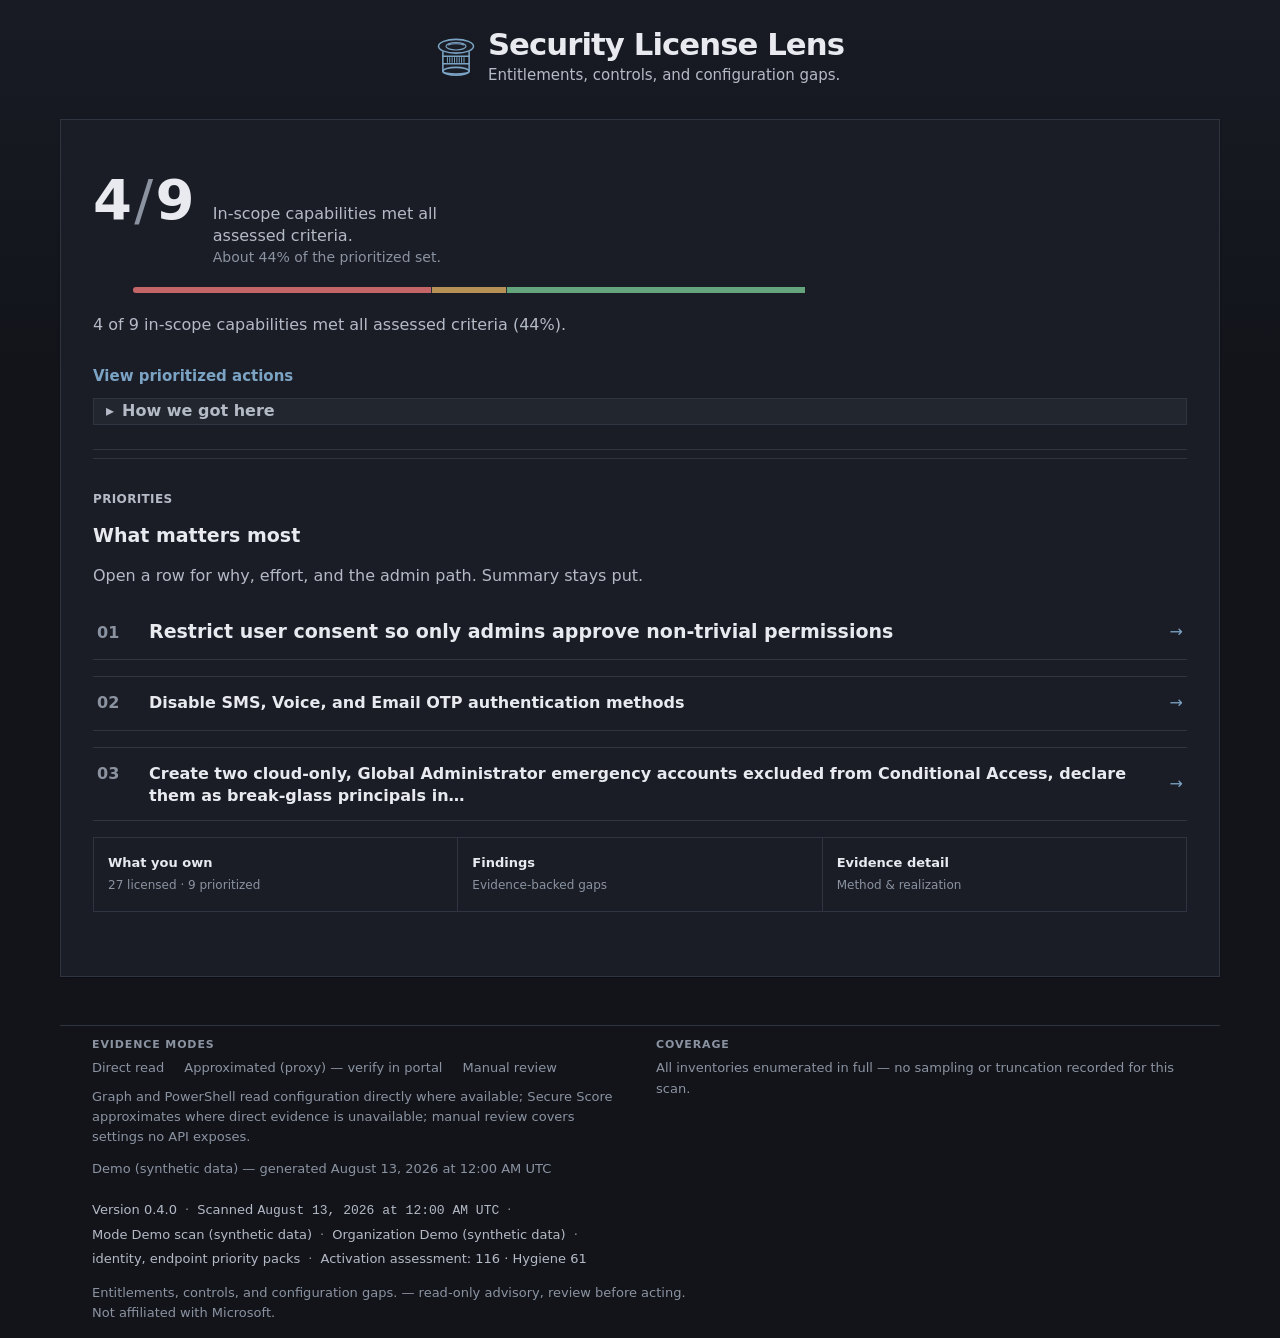
==== commit 09e38843: "docs: update CHANGELOG, reference docs, and check counts for Ignite 2026 PR 2 Co-authored-by: d4rk p" ====
--- a/examples/sample-report/security-license-lens-report.html
+++ b/examples/sample-report/security-license-lens-report.html
@@ -7,76 +7,96 @@
   <title>Security License Lens report</title>
   <style>
 /* ==========================================================================
-   Security License Lens — v2 report foundation stylesheet
-   Design identity: "SOC Dark" (DESIGN_V2.md, the binding v2 contract).
+   Security License Lens — report foundation stylesheet
+   Design identity: "Exposure Console" (DESIGN_V3.md, binding v3 contract).
 
    This file is a Jinja2 partial: it is included inside an existing
    <style> block by both the single-file and bundle renderers, so it must
    never carry a <style> wrapper of its own.
 
-   Contract notes enforced here (DESIGN_V2.md section numbers):
-     - §2: Every color is a declared token; the only literal hex values in
-       this file live inside the :root block. The only pinned gradient is
-       --grad-raised; the single nav blur is a token, never ad-hoc.
-     - §3: locked type scale (3.375rem hero figure in --text-1, 1.625rem h1,
-       1rem tenant line, 1rem/1.55 body); mono only for technical values;
-       uppercase only via .micro-label (kickers, group captions).
-     - §4: spacing is a multiple of 4; radius stops 0 / 2 / 6 / 10 and
-       999px (pill) — pill ONLY for proportion-based fills and the
-       constellation node circles; 16px withdrawn; elevation is selective
-       (shadows are state); layout uses logical properties only.
-     - §11: motion is information design, gated behind body.revealed (JS
-       opt-in). Only transform / opacity / color-resolve animate; nothing
-       loops; nothing animates on scroll or input.
-       prefers-reduced-motion = instant final state, zero information loss.
-     - §13/§14: status is never color-only (glyph + word + color); focus
-       rings, target sizes, forced-colors support.
-     - §15: print is the light inversion with expanded disclosures and
-       visible textual chart equivalents.
+   Tokens live in templates/design/tokens.css (shared with the wizard).
    ========================================================================== */
 
-/* --------------------------------------------------------------------------
-   §2. Token palette — declared once, referenced by name everywhere else.
-   -------------------------------------------------------------------------- */
+/* ==========================================================================
+   Security License Lens — shared design tokens (V3, Exposure Console)
+   Binding contract: DESIGN_V3.md. Research:
+   audit/2026-11/design/dark-vuln-gui-research.md
+   Consumed by the single-file report, the report-app bundle foundation, and
+   the local wizard. The only literal hex values in product CSS live here
+   (or in surface-specific print overrides that reference these names).
+   Offline; no external fonts. Dark screen default; print stays light paper.
+   ========================================================================== */
 :root {
-  /* §2.1 Screen tokens (dark-first, cool) */
-  --canvas: #0B0E14;
-  --surface-1: #131720;
-  --surface-2: #1A2029;
-  --surface-3: #212A35;
-  --surface-4: #2A3542;
-  --border: #232D38;
-  --border-strong: #33404E;
-  --text-1: #EDF2F7;
-  --text-2: #B6C2CF;
-  --text-3: #7D8FA3;
-  --accent: #22D3EE;
-  --accent-hover: #67E8F9;
-  --accent-focus: #A5F3FC;
-  --accent-print: #155E75;
-  --state-action: #F87171;
-  --state-incomplete: #F59E0B;
-  --state-ok: #22C55E;
-  --state-neutral: #94A3B8;
-  --grad-raised: linear-gradient(180deg, var(--surface-3) 0%, var(--surface-2) 100%);
-  --shadow-1: 0 1px 2px rgba(0,0,0,.35), 0 1px 4px rgba(0,0,0,.25);
-  --shadow-2: 0 2px 6px rgba(0,0,0,.4), 0 8px 20px rgba(0,0,0,.35);
+  /* Screen — dark Exposure Console (vuln / ASPM / CNAPP operator norm) */
+  --canvas: #12141A;
+  --surface-1: #1A1D26;
+  --surface-2: #22262F;
+  --surface-3: #2A2F3A;
+  --surface-4: #343A48;
+  --border: #2E3440;
+  --border-strong: #3D4554;
+  --text-1: #E8EAEF;
+  --text-2: #B4BAC6;
+  --text-3: #8B93A1;
+  --accent: #7BA3C4;
+  --accent-hover: #9BB4CC;
+  --accent-focus: #B8C9D9;
+  --accent-print: #2F5A78;
+  --state-action: #E07070;
+  --state-incomplete: #D0A15C;
+  --state-ok: #6FBA8A;
+  --state-neutral: #8B93A1;
+  --grad-raised: linear-gradient(180deg, var(--surface-2) 0%, var(--surface-1) 100%);
+  --grad-page: linear-gradient(180deg, #181B24 0%, var(--canvas) 28%);
+  --shadow-1: 0 1px 2px rgba(0, 0, 0, 0.35);
+  --shadow-2: 0 2px 10px rgba(0, 0, 0, 0.45);
   --blur-nav: blur(8px);
-
-  /* §2.2 Print tokens (light inversion) */
-  --print-ink: #1A2230;
+  --nav-surface: rgba(26, 29, 38, 0.92);
+
+  /* Print — light paper ledger (shareable document) */
+  --print-ink: #15202B;
   --print-paper: #FFFFFF;
-  --print-hero: #EEF2F6;
+  --print-hero: #EEF1F5;
   --print-border: #C6D0DA;
   --print-border-strong: #7E8B99;
-  --print-action: #B02A37;
-  --print-incomplete: #7A5000;
-  --print-ok: #1B6B3F;
-  --print-neutral: #4A5661;
-
-  /* §3. Typography — system-only, offline-safe stacks (locked values). */
+  --print-action: #B42318;
+  --print-incomplete: #B54708;
+  --print-ok: #087443;
+  --print-neutral: #5B6B7C;
+
+  /* Type — system sans + mono only (no serif wordmark, no bundled webfonts) */
   --font-sans: "Segoe UI Variable Text", "Segoe UI", ui-sans-serif, system-ui, -apple-system, sans-serif;
   --font-mono: ui-monospace, SFMono-Regular, Menlo, Consolas, monospace;
+
+  color-scheme: dark;
+}
+
+@media print {
+  :root {
+    --canvas: #F3F5F8;
+    --surface-1: #FFFFFF;
+    --surface-2: #EEF1F5;
+    --surface-3: #E4E9F0;
+    --surface-4: #D8DEE8;
+    --border: #D5DCE6;
+    --border-strong: #A8B4C4;
+    --text-1: #15202B;
+    --text-2: #3D4D5C;
+    --text-3: #5E6E80;
+    --accent: #2F5A78;
+    --accent-hover: #244860;
+    --accent-focus: #3D6F92;
+    --state-action: #B42318;
+    --state-incomplete: #B54708;
+    --state-ok: #087443;
+    --state-neutral: #5B6B7C;
+    --grad-page: none;
+    --grad-raised: none;
+    --shadow-1: none;
+    --shadow-2: none;
+    --nav-surface: #FFFFFF;
+    color-scheme: light;
+  }
 }
 
 /* --------------------------------------------------------------------------
@@ -88,10 +108,10 @@
 
 body {
   margin: 0;
-  background: var(--canvas);
+  background: var(--grad-page), var(--canvas);
   color: var(--text-1);
   font-family: var(--font-sans);
-  font-size: 1rem; /* §3 body scale, locked */
+  font-size: 1rem;
   line-height: 1.55;
 }
 
@@ -113,9 +133,13 @@
 /* The single bounded report container (exactly one main element). */
 main {
   max-width: 1160px;
-  margin-block: 0;
+  margin-block: 0 48px;
   margin-inline: auto;
   padding-inline: 32px;
+  padding-block: 8px 32px;
+  background: var(--surface-1);
+  border: 1px solid var(--border);
+  box-shadow: var(--shadow-1);
 }
 
 /* --------------------------------------------------------------------------
@@ -134,27 +158,54 @@
   color: var(--text-2);
 }
 
-/* Hero figure: the ONE dominant metric (§5A). Primary ink, never accent. */
+/* Hero figure: fraction-first (DESIGN_V3 §5A). Primary ink, never accent. */
 .posture-figure {
   display: flex;
+  flex-wrap: wrap;
   align-items: baseline;
-  gap: 10px;
+  gap: 12px 20px;
   margin-block: 16px 0;
   color: var(--text-1);
 }
-.posture-digits {
-  font-size: 3.375rem;
+.posture-fraction {
+  display: inline-flex;
+  align-items: baseline;
+  font-size: clamp(2.75rem, 6vw, 3.5rem);
   font-weight: 650;
   line-height: 1.0;
   font-variant-numeric: tabular-nums;
-  letter-spacing: -0.02em;
+  letter-spacing: -0.03em;
   color: var(--text-1);
 }
+.posture-digits {
+  font-size: inherit;
+  font-weight: inherit;
+  line-height: inherit;
+  font-variant-numeric: tabular-nums;
+  letter-spacing: inherit;
+  color: var(--text-1);
+}
+.posture-slash {
+  color: var(--text-3);
+  font-weight: 500;
+  padding-inline: 4px;
+}
+.posture-denom {
+  color: var(--text-1);
+  font-weight: 650;
+}
 .posture-unit {
+  max-width: 28ch;
   font-size: 1rem;
-  font-weight: 500;
-  line-height: 1.2;
+  font-weight: 400;
+  line-height: 1.35;
   color: var(--text-2);
+}
+.posture-pct {
+  display: block;
+  margin-block-start: 2px;
+  font-size: 0.875rem;
+  color: var(--text-3);
 }
 
 /* Metric figure (secondary) — supporting stats, always tabular numerals. */
@@ -220,11 +271,12 @@
 p { max-width: 72ch; }
 
 /* --------------------------------------------------------------------------
-   §2.3 Identity accent — links, selection, focus rings. Accent never colors
-   a semantic status and never colors chart data.
+   Identity accent — links, selection, focus rings. Accent never colors
+   a semantic status and never colors chart data. Underline on hover/focus.
    -------------------------------------------------------------------------- */
-a { color: var(--accent); text-decoration: underline; }
-a:hover { color: var(--accent-hover); }
+a { color: var(--accent); text-decoration: none; }
+a:hover { color: var(--accent-hover); text-decoration: underline; }
+a:focus-visible { text-decoration: underline; }
 
 ::selection {
   background: var(--accent);
@@ -242,24 +294,28 @@
    Whitespace and rules bound sections; cards only where a bounded unit
    earns one; shadows are state, never decoration.
    -------------------------------------------------------------------------- */
+/* Open ledger sections: hairline rules, not bordered cards-in-cards. */
 section {
-  background: var(--surface-1);
-  border: 1px solid var(--border);
+  background: transparent;
+  border: 0;
   border-radius: 0;
-  padding-block: 24px;
-  padding-inline: 32px;
+  padding-block: 32px 8px;
+  padding-inline: 0;
 }
 
-section + section { margin-block-start: 24px; }
-
-/* Hero: open typographic layout on the canvas — rules + whitespace, not a card (§4 / §5A). */
+section + section {
+  margin-block-start: 8px;
+  border-block-start: 1px solid var(--border);
+}
+
+/* Hero: open typographic layout on the sheet — rules + whitespace, not a card. */
 .hero {
   background: transparent;
   box-shadow: none;
   border: 0;
   border-block-end: 1px solid var(--border);
   border-radius: 0;
-  padding-block: 24px;
+  padding-block: 28px 24px;
   padding-inline: 0;
 }
 
@@ -332,8 +388,8 @@
    shadow. Caret rotates 90° on open.
    -------------------------------------------------------------------------- */
 details.tech {
-  background: var(--surface-1);
-  border: 1px dashed var(--border);
+  background: var(--surface-2);
+  border: 1px solid var(--border);
   border-radius: 0;
   padding-inline: 12px;
 }
@@ -550,17 +606,24 @@
 .move-item {
   display: flex;
   gap: 16px;
-  padding: 20px;
-  background: var(--surface-2);
-  border: 1px solid var(--border);
-  border-radius: 10px;
+  padding-block: 20px;
+  padding-inline: 0;
+  background: transparent;
+  border: 0;
+  border-block-start: 1px solid var(--border);
+  border-radius: 0;
+}
+.move-list .move-item:first-child {
+  border-block-start: 0;
+  padding-block-start: 0;
 }
 .move-item--lead {
-  box-shadow: var(--shadow-1);
-  background: var(--surface-3);
+  box-shadow: none;
+  background: transparent;
+  border-block-start-width: 0;
 }
-.move-item--lead .move-title { font-size: 1.25rem; }
-.move-index { color: var(--accent); font-weight: 700; }
+.move-item--lead .move-title { font-size: 1.1875rem; }
+.move-index { color: var(--text-3); font-weight: 650; font-variant-numeric: tabular-nums; }
 .move-body { display: flex; flex-direction: column; gap: 4px; }
 .move-head { display: flex; align-items: baseline; gap: 8px; flex-wrap: wrap; }
 .move-effort { color: var(--text-2); font-size: 0.8125rem; }
@@ -653,10 +716,11 @@
 .dist-figure { margin-block: 20px 0; }
 .dist-bar {
   display: flex;
-  height: 8px;
-  border-radius: 999px;
+  height: 6px;
+  border-radius: 0;
   overflow: hidden;
   background: var(--surface-3);
+  max-width: 42rem;
 }
 .dist-segment {
   border: none;
@@ -700,12 +764,12 @@
 .posture-sentence { color: var(--text-2); margin-block: 8px 0; max-width: 72ch; }
 
 .effort-label {
-  display: inline-block;
-  padding: 2px 8px;
-  border: 1px solid var(--border-strong);
-  border-radius: 6px;
-  font-size: 0.75rem;
-  color: var(--text-2);
+  display: inline;
+  padding: 0;
+  border: 0;
+  border-radius: 0;
+  font-size: 0.8125rem;
+  color: var(--text-3);
 }
 
 /* --------------------------------------------------------------------------
@@ -1536,6 +1600,192 @@
 .detection-realization-table { width: 100%; }
 .detection-realization .status-gap { color: var(--status-gap); }
 
+/* --------------------------------------------------------------------------
+   DESIGN_V3 dashboard + panel (Direction A)
+   Progressive enhancement: without JS the linear report remains fully visible.
+   With html.js-dashboard: summary (A + C titles + entry tiles) stays on screen;
+   B / Findings / Evidence live behind the panel (and still print linearly).
+   -------------------------------------------------------------------------- */
+.section-help--dashboard { display: none; }
+.move-open {
+  display: none;
+  width: 100%;
+  grid-template-columns: 2.5rem 1fr auto;
+  gap: 12px;
+  align-items: baseline;
+  padding: 14px 4px;
+  margin: 0;
+  border: 0;
+  background: transparent;
+  color: inherit;
+  font: inherit;
+  text-align: start;
+  cursor: pointer;
+  min-height: 52px;
+}
+.move-open .move-title {
+  font-weight: 650;
+  color: var(--text-1);
+  line-height: 1.35;
+}
+.move-open__hint { color: var(--accent); align-self: center; }
+.move-open:hover { background: var(--surface-2); }
+.move-open[aria-expanded="true"] { background: var(--surface-2); }
+
+.dashboard-entries {
+  display: none;
+  grid-template-columns: repeat(3, minmax(0, 1fr));
+  gap: 1px;
+  background: var(--border);
+  border: 1px solid var(--border);
+  margin-block: 8px 32px;
+}
+.dashboard-entry {
+  min-height: 72px;
+  padding: 16px 14px;
+  margin: 0;
+  border: 0;
+  background: var(--surface-1);
+  color: inherit;
+  font: inherit;
+  text-align: start;
+  cursor: pointer;
+}
+.dashboard-entry:hover { background: var(--surface-2); }
+.dashboard-entry .label {
+  display: block;
+  font-size: 0.8125rem;
+  font-weight: 650;
+  color: var(--text-1);
+}
+.dashboard-entry .hint {
+  display: block;
+  margin-block-start: 4px;
+  font-size: 0.75rem;
+  color: var(--text-3);
+}
+@media (max-width: 640px) {
+  .dashboard-entries { grid-template-columns: 1fr; }
+}
+
+.detail-scrim {
+  position: fixed;
+  inset: 0;
+  background: rgba(8, 10, 14, 0.55);
+  opacity: 0;
+  pointer-events: none;
+  transition: opacity var(--ll-duration, 180ms) var(--ll-ease, ease);
+  z-index: 40;
+}
+.detail-scrim.is-open { opacity: 1; pointer-events: auto; }
+
+.detail-panel {
+  position: fixed;
+  inset-block: 0;
+  inset-inline-end: 0;
+  width: min(440px, 100%);
+  background: var(--surface-1);
+  border-inline-start: 1px solid var(--border-strong);
+  box-shadow: var(--shadow-2);
+  transform: translateX(104%);
+  transition: transform var(--ll-duration, 180ms) var(--ll-ease, ease);
+  z-index: 50;
+  display: flex;
+  flex-direction: column;
+  outline: none;
+}
+.detail-panel.is-open { transform: translateX(0); }
+.detail-panel.detail-panel--wide {
+  width: min(720px, 100%);
+}
+.detail-panel[hidden] { display: none; }
+.detail-scrim[hidden] { display: none; }
+.detail-panel__head {
+  display: flex;
+  align-items: flex-start;
+  justify-content: space-between;
+  gap: 12px;
+  padding: 18px 18px 12px;
+  border-block-end: 1px solid var(--border);
+}
+.detail-panel__title {
+  margin: 0;
+  font-size: 1.125rem;
+  font-weight: 650;
+  letter-spacing: -0.02em;
+  line-height: 1.3;
+}
+.detail-panel__close {
+  flex-shrink: 0;
+  min-width: 44px;
+  min-height: 44px;
+  margin: 0;
+  border: 0;
+  background: transparent;
+  color: var(--text-2);
+  font: inherit;
+  font-size: 1.25rem;
+  line-height: 1;
+  cursor: pointer;
+}
+.detail-panel__close:hover { color: var(--text-1); }
+.detail-panel__body {
+  padding: 16px 18px 28px;
+  overflow: auto;
+  color: var(--text-2);
+}
+.detail-panel__body .move-head--linear { display: none; }
+.detail-panel__body .section-kicker,
+.detail-panel__body .micro-label { margin-block-start: 0; }
+
+@media (max-width: 640px) {
+  .detail-panel {
+    inset-block-start: auto;
+    height: min(78vh, 640px);
+    width: 100%;
+    border-inline-start: 0;
+    border-block-start: 1px solid var(--border-strong);
+    border-radius: 10px 10px 0 0;
+    transform: translateY(104%);
+  }
+  .detail-panel.is-open { transform: translateY(0); }
+}
+
+html.js-dashboard .toc { display: none; }
+html.js-dashboard .app-nav__sections { display: none; }
+html.js-dashboard .section-help--linear { display: none; }
+html.js-dashboard .section-help--dashboard { display: block; }
+html.js-dashboard .move-open { display: grid; }
+html.js-dashboard .move-item { display: block; border-block-end: 1px solid var(--border); padding-block: 0; }
+html.js-dashboard .move-index--linear { display: none; }
+html.js-dashboard .move-body { display: none; }
+html.js-dashboard .move-note { display: none; }
+html.js-dashboard .dashboard-entries { display: grid; }
+html.js-dashboard .dashboard-linear { display: none; }
+html.js-dashboard .dashboard-linear.is-panel-hosted {
+  display: block;
+  margin: 0;
+  padding: 0;
+  border: 0;
+}
+
+@media print {
+  html.js-dashboard .dashboard-linear { display: block !important; }
+  html.js-dashboard .move-body { display: block !important; }
+  html.js-dashboard .move-open,
+  html.js-dashboard .dashboard-entries,
+  .detail-scrim,
+  .detail-panel { display: none !important; }
+  html.js-dashboard .section-help--dashboard { display: none !important; }
+  html.js-dashboard .section-help--linear { display: block !important; }
+  html.js-dashboard .move-note { display: block !important; }
+}
+
+@media (prefers-reduced-motion: reduce) {
+  .detail-scrim,
+  .detail-panel { transition: none !important; }
+}
+
 /* ==========================================================================
    Single-file renderer layout. The v2 foundation (above) supplies tokens,
    base, type, surfaces, status semantics, the constellation, disclosure,
@@ -1561,11 +1811,11 @@
   min-width: 0;
 }
 .logo h1 {
-  font-family: Palatino, "Palatino Linotype", "Book Antiqua", Georgia, serif;
-  font-size: 2rem;
-  font-weight: 600;
-  letter-spacing: -0.02em;
-  line-height: 1.15;
+  font-family: var(--font-sans);
+  font-size: clamp(1.75rem, 2.4vw, 2.125rem);
+  font-weight: 650;
+  letter-spacing: -0.03em;
+  line-height: 1.1;
 }
 .tagline { margin: 0; color: var(--text-2); font-size: 0.9375rem; font-weight: 400; }
 .lens-mark {
@@ -1613,11 +1863,12 @@
   background: none;
   color: var(--accent);
   font-size: 0.9375rem;
-  font-weight: 500;
+  font-weight: 600;
   line-height: 1.2;
-  text-decoration: underline;
+  text-decoration: none;
 }
-.hero-action a:hover { color: var(--accent-hover); }
+.hero-action a:hover,
+.hero-action a:focus-visible { color: var(--accent-hover); text-decoration: underline; }
 
 /* Below-fold reveals: B, C, and Findings fade + 6px rise on first entry,
    one-shot
@@ -1735,7 +1986,13 @@
       <div class="opening" data-opening>
         <div class="posture">
           <div class="posture-figure">
-            <span class="posture-digits" data-count-up="44">44</span><span class="posture-unit">% realized</span>
+            <span class="posture-fraction" aria-label="4 of 9 in-scope capabilities met">
+              <span class="posture-digits" data-count-up="4">4</span><span class="posture-slash">/</span><span class="posture-denom">9</span>
+            </span>
+            <span class="posture-unit">
+              In-scope capabilities met all assessed criteria.
+              <span class="posture-pct">About 44% of the prioritized set.</span>
+            </span>
           </div>
         </div>
 
@@ -1754,7 +2011,7 @@
               <tr><th scope="row">Partly set up</th><td class="num">1</td></tr>
               <tr><th scope="row">Assessment incomplete (not in the %)</th><td class="num">0</td></tr>
               <tr><th scope="row">Met assessed criteria</th><td class="num">4</td></tr>
-              <tr><th scope="row">Not licensed (outside the bar)</th><td class="num">6</td></tr>
+              <tr><th scope="row">Not licensed (outside the bar)</th><td class="num">7</td></tr>
               <tr><th scope="row">Entitlement unknown (outside the bar)</th><td class="num">0</td></tr>
             </tbody>
           </table>
@@ -1786,16 +2043,16 @@
                 <span class="num">4</span>
               </li><li class="dist-item opening-stage">
                 <span class="status-marker not_licensed"><svg class="status-glyph" viewBox="0 0 24 24" width="14" height="14" fill="currentColor" aria-hidden="true" focusable="false"><circle cx="12" cy="12" r="9" fill="none" stroke="currentColor" stroke-width="2"/><path fill="none" stroke="currentColor" stroke-width="2.2" stroke-linecap="round" d="M8 8l8 8"/></svg>Not licensed</span>
-                <span class="num">6</span>
+                <span class="num">7</span>
               </li></ul><p class="caption dist-outside">
-              Outside the bar and the %:6 not licenseds.
+              Outside the bar and the %:7 not licenseds.
             </p><div class="posture-stat-strip">
               <span class="stat-item"><span class="metric-figure-secondary">9</span><span class="label">You own</span></span>
               <span class="stat-item"><span class="metric-figure-secondary">4</span><span class="label">Met assessed criteria</span><span class="caption">of 9 prioritized</span></span>
               <span class="stat-item"><span class="metric-figure-secondary">4</span><span class="label">Action required</span></span>
               <span class="stat-item"><span class="metric-figure-secondary">1</span><span class="label">Partly set up</span></span>
               <span class="stat-item"><span class="metric-figure-secondary">0</span><span class="label">Assessment incomplete</span><span class="caption">not in the %</span></span>
-              <span class="stat-item"><span class="metric-figure-secondary">6</span><span class="label">Not licensed</span></span>
+              <span class="stat-item"><span class="metric-figure-secondary">7</span><span class="label">Not licensed</span></span>
               <span class="stat-item"><span class="metric-figure-secondary">0</span><span class="label">Entitlement unknown</span></span>
             </div>
             <p class="caption posture-sentence">
@@ -1813,49 +2070,79 @@
     <section id="section-c" class="reveal-target" style="--reveal-delay: 0ms">
       <p class="micro-label section-kicker">Priorities</p>
       <h2>What matters most</h2>
-      <p class="section-help">
+      <p class="section-help section-help--linear">
         Ranked by security impact, evidence confidence, and estimated effort.
       </p>
+      <p class="section-help section-help--dashboard">
+        Open a row for why, effort, and the admin path. Summary stays put.
+      </p>
       <ol class="move-list">
-        
         <li class="move-item move-item--lead" id="move-1">
-          <span class="move-index mono">01</span>
-          <div class="move-body">
-            <div class="move-head">
+          <span class="move-index move-index--linear">01</span>
+          <button
+            type="button"
+            class="move-open"
+            data-panel="move-1"
+            aria-controls="detail-panel"
+            aria-expanded="false"
+          >
+            <span class="move-index">01</span>
+            <strong class="move-title">Restrict user consent so only admins approve non-trivial permissions</strong>
+            <span class="move-open__hint" aria-hidden="true">→</span>
+          </button>
+          <div class="move-body" data-panel-source="move-1">
+            <div class="move-head move-head--linear">
               <strong class="move-title">Restrict user consent so only admins approve non-trivial permissions</strong>
-              <span class="effort-label">~a few hours</span>
             </div>
-            <p class="move-why"><strong>Why:</strong> Users can still approve app permissions themselves, which is a common path for consent phishing.</p>
-            <p class="move-action"><strong>Action:</strong> Restrict user consent so only admins approve non-trivial permissions.</p>
-            <p class="move-ids">Checks: <span class="mono">id-app-user-consent-restricted</span></p>
+            <p class="move-meta effort-label">Effort: Hours</p>
+            <p class="move-why">Users can still approve app permissions themselves, which is a common path for consent phishing.</p>
+            
             <p class="move-link"><a href="https://entra.microsoft.com/#view/Microsoft_AAD_UsersAndTenants/UserSettingsMenuBlade">Open the admin page</a></p>
           </div>
         </li>
-        
         <li class="move-item" id="move-2">
-          <span class="move-index mono">02</span>
-          <div class="move-body">
-            <div class="move-head">
+          <span class="move-index move-index--linear">02</span>
+          <button
+            type="button"
+            class="move-open"
+            data-panel="move-2"
+            aria-controls="detail-panel"
+            aria-expanded="false"
+          >
+            <span class="move-index">02</span>
+            <strong class="move-title">Disable SMS, Voice, and Email OTP authentication methods</strong>
+            <span class="move-open__hint" aria-hidden="true">→</span>
+          </button>
+          <div class="move-body" data-panel-source="move-2">
+            <div class="move-head move-head--linear">
               <strong class="move-title">Disable SMS, Voice, and Email OTP authentication methods</strong>
-              <span class="effort-label">~a few hours</span>
             </div>
-            <p class="move-why"><strong>Why:</strong> SMS, voice, or email one-time codes are still allowed — these are the easiest multi-factor methods for attackers to abuse.</p>
-            <p class="move-action"><strong>Action:</strong> Disable SMS, Voice, and Email OTP authentication methods.</p>
-            <p class="move-ids">Checks: <span class="mono">id-auth-weak-methods-disabled</span></p>
+            <p class="move-meta effort-label">Effort: Hours</p>
+            <p class="move-why">SMS, voice, or email one-time codes are still allowed — these are the easiest multi-factor methods for attackers to abuse.</p>
+            
             <p class="move-link"><a href="https://entra.microsoft.com/#view/Microsoft_AAD_IAM/AuthenticationMethodsMenuBlade">Open the admin page</a></p>
           </div>
         </li>
-        
         <li class="move-item" id="move-3">
-          <span class="move-index mono">03</span>
-          <div class="move-body">
-            <div class="move-head">
+          <span class="move-index move-index--linear">03</span>
+          <button
+            type="button"
+            class="move-open"
+            data-panel="move-3"
+            aria-controls="detail-panel"
+            aria-expanded="false"
+          >
+            <span class="move-index">03</span>
+            <strong class="move-title">Create two cloud-only, Global Administrator emergency accounts excluded from Conditional Access, declare them as break-glass principals in…</strong>
+            <span class="move-open__hint" aria-hidden="true">→</span>
+          </button>
+          <div class="move-body" data-panel-source="move-3">
+            <div class="move-head move-head--linear">
               <strong class="move-title">Create two cloud-only, Global Administrator emergency accounts excluded from Conditional Access, declare them as break-glass principals in…</strong>
-              <span class="effort-label">~a few hours</span>
             </div>
-            <p class="move-why"><strong>Why:</strong> We could not confirm a dedicated emergency admin account. Without one, an outage or lockout can lock you out of your own tenant.</p>
+            <p class="move-meta effort-label">Effort: Hours</p>
+            <p class="move-why">We could not confirm a dedicated emergency admin account. Without one, an outage or lockout can lock you out of your own tenant.</p>
             <p class="move-action"><strong>Action:</strong> Create two cloud-only, Global Administrator emergency accounts excluded from Conditional Access, declare them as break-glass principals in your configured settings, and remove any other unexplained exclusions.</p>
-            <p class="move-ids">Checks: <span class="mono">id-break-glass-exclusion</span></p>
             <p class="move-link"><a href="https://entra.microsoft.com/#view/Microsoft_AAD_UsersAndTenants/UserManagementMenuBlade/~/AllUsers">Open the admin page</a></p>
           </div>
         </li>
@@ -1867,8 +2154,23 @@
     </section>
     
 
+    <div class="dashboard-entries" role="group" aria-label="More detail">
+      <button type="button" class="dashboard-entry" data-panel="section-b" aria-controls="detail-panel">
+        <span class="label">What you own</span>
+        <span class="hint">27 licensed · 9 prioritized</span>
+      </button>
+      <button type="button" class="dashboard-entry" data-panel="section-findings" aria-controls="detail-panel">
+        <span class="label">Findings</span>
+        <span class="hint">Evidence-backed gaps</span>
+      </button>
+      <button type="button" class="dashboard-entry" data-panel="section-detection-realization" aria-controls="detail-panel">
+        <span class="label">Evidence detail</span>
+        <span class="hint">Method &amp; realization</span>
+      </button>
+    </div>
+
     
-    <section id="section-b" class="reveal-target" style="--reveal-delay: 40ms">
+    <section id="section-b" class="reveal-target dashboard-linear" style="--reveal-delay: 40ms" data-panel-source="section-b">
       <p class="micro-label section-kicker">Context</p>
       <h2>What you already own</h2>
       <p class="section-help">
@@ -2828,7 +3130,7 @@
     </section>
 
     
-    <section id="section-findings" class="reveal-target" style="--reveal-delay: 80ms">
+    <section id="section-findings" class="reveal-target dashboard-linear" style="--reveal-delay: 80ms" data-panel-source="section-findings">
       <p class="micro-label section-kicker">Findings</p>
       <h2>Findings</h2>
       <p class="section-help">
@@ -2866,9 +3168,9 @@
               </span>
             </div><div class="chart-row" data-status="not_licensed">
               <span class="chart-row__label">Not licensed</span>
-              <span class="chart-value">9</span>
+              <span class="chart-value">11</span>
               <span class="chart-bar-track">
-                <span class="chart-bar status-not_licensed" style="width: 9.6%"></span>
+                <span class="chart-bar status-not_licensed" style="width: 11.7%"></span>
               </span>
             </div><div class="chart-row" data-status="skipped">
               <span class="chart-row__label">Not assessed</span>
@@ -2877,12 +3179,12 @@
                 <span class="chart-bar status-skipped" style="width: 12.8%"></span>
               </span>
             </div></div>
-          <div class="chart-hits" hidden><button type="button" class="chart-hit" aria-label="Filter findings: Action required (41)" aria-pressed="false" data-chart-toggle="status:gap"></button><button type="button" class="chart-hit" aria-label="Filter findings: Incomplete (19)" aria-pressed="false" data-chart-toggle="status:partial"></button><button type="button" class="chart-hit" aria-label="Filter findings: Operational (94)" aria-pressed="false" data-chart-toggle="status:ok"></button><button type="button" class="chart-hit" aria-label="Filter findings: Not licensed (9)" aria-pressed="false" data-chart-toggle="status:not_licensed"></button><button type="button" class="chart-hit" aria-label="Filter findings: Not assessed (12)" aria-pressed="false" data-chart-toggle="status:skipped"></button></div>
-          <p id="chart-status-desc" class="sr-only">Horizontal bars showing how many findings carry each status, out of 175 findings.</p>
+          <div class="chart-hits" hidden><button type="button" class="chart-hit" aria-label="Filter findings: Action required (41)" aria-pressed="false" data-chart-toggle="status:gap"></button><button type="button" class="chart-hit" aria-label="Filter findings: Incomplete (19)" aria-pressed="false" data-chart-toggle="status:partial"></button><button type="button" class="chart-hit" aria-label="Filter findings: Operational (94)" aria-pressed="false" data-chart-toggle="status:ok"></button><button type="button" class="chart-hit" aria-label="Filter findings: Not licensed (11)" aria-pressed="false" data-chart-toggle="status:not_licensed"></button><button type="button" class="chart-hit" aria-label="Filter findings: Not assessed (12)" aria-pressed="false" data-chart-toggle="status:skipped"></button></div>
+          <p id="chart-status-desc" class="sr-only">Horizontal bars showing how many findings carry each status, out of 177 findings.</p>
           <table class="chart-table">
             <caption>Findings by status</caption>
             <thead><tr><th>Status</th><th class="num">Findings</th></tr></thead>
-            <tbody><tr><td>Action required</td><td class="num">41</td></tr><tr><td>Incomplete</td><td class="num">19</td></tr><tr><td>Operational</td><td class="num">94</td></tr><tr><td>Not licensed</td><td class="num">9</td></tr><tr><td>Not assessed</td><td class="num">12</td></tr></tbody>
+            <tbody><tr><td>Action required</td><td class="num">41</td></tr><tr><td>Incomplete</td><td class="num">19</td></tr><tr><td>Operational</td><td class="num">94</td></tr><tr><td>Not licensed</td><td class="num">11</td></tr><tr><td>Not assessed</td><td class="num">12</td></tr></tbody>
           </table>
         </figure>
 
@@ -2893,31 +3195,31 @@
               <span class="chart-row__label">Azure</span>
               <span class="chart-value">2</span>
               <span class="chart-bar-track">
-                <span class="chart-bar" style="width: 3.6%"></span>
+                <span class="chart-bar" style="width: 3.5%"></span>
               </span>
             </div><div class="chart-row" data-workload="collaboration">
               <span class="chart-row__label">Collaboration</span>
               <span class="chart-value">24</span>
               <span class="chart-bar-track">
-                <span class="chart-bar" style="width: 43.6%"></span>
+                <span class="chart-bar" style="width: 42.1%"></span>
               </span>
             </div><div class="chart-row" data-workload="defender">
               <span class="chart-row__label">Defender</span>
               <span class="chart-value">29</span>
               <span class="chart-bar-track">
-                <span class="chart-bar" style="width: 52.7%"></span>
+                <span class="chart-bar" style="width: 50.9%"></span>
               </span>
             </div><div class="chart-row" data-workload="endpoint">
               <span class="chart-row__label">Endpoint</span>
               <span class="chart-value">14</span>
               <span class="chart-bar-track">
-                <span class="chart-bar" style="width: 25.5%"></span>
+                <span class="chart-bar" style="width: 24.6%"></span>
               </span>
             </div><div class="chart-row" data-workload="exchange">
               <span class="chart-row__label">Exchange</span>
               <span class="chart-value">12</span>
               <span class="chart-bar-track">
-                <span class="chart-bar" style="width: 21.8%"></span>
+                <span class="chart-bar" style="width: 21.1%"></span>
               </span>
             </div><div class="chart-row" data-workload="identity">
               <span class="chart-row__label">
@@ -2929,7 +3231,7 @@
   <path d="m9.001,1v4.275s.109-.123.109-.123c.55-.627,1.377-1.026,2.302-1.026.472,0,.916.107,1.313.291l-2.579-2.909c-.299-.338-.723-.507-1.146-.507Z" fill="#0294e4"/>
   <polygon points="13.365 10.199 13.365 10.199 13.365 10.199 9.001 5.276 9.001 12.926 13.365 10.199" fill="#96bcc2"/>
 </svg>Identity</span>
-              <span class="chart-value">55</span>
+              <span class="chart-value">57</span>
               <span class="chart-bar-track">
                 <span class="chart-bar" style="width: 100.0%"></span>
               </span>
@@ -2982,7 +3284,7 @@
 Power BI</span>
               <span class="chart-value">10</span>
               <span class="chart-bar-track">
-                <span class="chart-bar" style="width: 18.2%"></span>
+                <span class="chart-bar" style="width: 17.5%"></span>
               </span>
             </div><div class="chart-row" data-workload="power_platform">
               <span class="chart-row__label"><svg viewBox="0 0 96 96" fill="none" class="workload-icon" width="16" height="16" aria-hidden="true" focusable="false">
@@ -3036,7 +3338,7 @@
 Power Platform</span>
               <span class="chart-value">8</span>
               <span class="chart-bar-track">
-                <span class="chart-bar" style="width: 14.5%"></span>
+                <span class="chart-bar" style="width: 14.0%"></span>
               </span>
             </div><div class="chart-row" data-workload="purview">
               <span class="chart-row__label">
@@ -3089,21 +3391,21 @@
 Purview</span>
               <span class="chart-value">13</span>
               <span class="chart-bar-track">
-                <span class="chart-bar" style="width: 23.6%"></span>
+                <span class="chart-bar" style="width: 22.8%"></span>
               </span>
             </div><div class="chart-row" data-workload="sentinel">
               <span class="chart-row__label"><svg viewBox="0 0 18 18" class="workload-icon" width="16" height="16" aria-hidden="true" focusable="false"><defs><linearGradient id="aff60ddf-eec1-40bf-8bf5-f3e3b50e8818" x1="9" y1="16.21" x2="9" y2="0.62" gradientUnits="userSpaceOnUse"><stop offset="0" stop-color="#1b93eb" /><stop offset="0.21" stop-color="#2095eb" /><stop offset="0.44" stop-color="#2e9ced" /><stop offset="0.69" stop-color="#45a7ef" /><stop offset="0.95" stop-color="#64b6f1" /><stop offset="1" stop-color="#6bb9f2" /></linearGradient></defs><title>Icon-security-248</title><path d="M16,8.44c0,4.57-5.53,8.25-6.73,9a.43.43,0,0,1-.46,0C7.57,16.69,2,13,2,8.44V2.94a.44.44,0,0,1,.43-.44C6.77,2.39,5.78.5,9,.5s2.23,1.89,6.53,2a.44.44,0,0,1,.43.44Z" fill="#1b93eb" /><path d="M15.38,8.48c0,4.2-5.07,7.57-6.17,8.25a.4.4,0,0,1-.42,0c-1.1-.68-6.17-4.05-6.17-8.25v-5A.41.41,0,0,1,3,3c3.94-.11,3-1.83,6-1.83S11.05,2.93,15,3a.41.41,0,0,1,.39.4Z" fill="url(#aff60ddf-eec1-40bf-8bf5-f3e3b50e8818)" /><path d="M9,6.53A2.88,2.88,0,0,1,11.84,9a.49.49,0,0,0,.49.4h1.4a.49.49,0,0,0,.5-.53,5.26,5.26,0,0,0-10.46,0,.49.49,0,0,0,.5.53h1.4A.49.49,0,0,0,6.16,9,2.88,2.88,0,0,1,9,6.53Z" fill="#c3f1ff" /><circle cx="9" cy="9.4" r="1.91" fill="#fff" /></svg>Sentinel</span>
               <span class="chart-value">8</span>
               <span class="chart-bar-track">
-                <span class="chart-bar" style="width: 14.5%"></span>
+                <span class="chart-bar" style="width: 14.0%"></span>
               </span>
             </div></div>
-          <div class="chart-hits" hidden><button type="button" class="chart-hit" aria-label="Filter findings: Azure (2)" aria-pressed="false" data-chart-toggle="workload:azure"></button><button type="button" class="chart-hit" aria-label="Filter findings: Collaboration (24)" aria-pressed="false" data-chart-toggle="workload:collaboration"></button><button type="button" class="chart-hit" aria-label="Filter findings: Defender (29)" aria-pressed="false" data-chart-toggle="workload:defender"></button><button type="button" class="chart-hit" aria-label="Filter findings: Endpoint (14)" aria-pressed="false" data-chart-toggle="workload:endpoint"></button><button type="button" class="chart-hit" aria-label="Filter findings: Exchange (12)" aria-pressed="false" data-chart-toggle="workload:exchange"></button><button type="button" class="chart-hit" aria-label="Filter findings: Identity (55)" aria-pressed="false" data-chart-toggle="workload:identity"></button><button type="button" class="chart-hit" aria-label="Filter findings: Power BI (10)" aria-pressed="false" data-chart-toggle="workload:power_bi"></button><button type="button" class="chart-hit" aria-label="Filter findings: Power Platform (8)" aria-pressed="false" data-chart-toggle="workload:power_platform"></button><button type="button" class="chart-hit" aria-label="Filter findings: Purview (13)" aria-pressed="false" data-chart-toggle="workload:purview"></button><button type="button" class="chart-hit" aria-label="Filter findings: Sentinel (8)" aria-pressed="false" data-chart-toggle="workload:sentinel"></button></div>
-          <p id="chart-workload-desc" class="sr-only">Horizontal bars showing where findings concentrate across workloads, out of 175 findings.</p>
+          <div class="chart-hits" hidden><button type="button" class="chart-hit" aria-label="Filter findings: Azure (2)" aria-pressed="false" data-chart-toggle="workload:azure"></button><button type="button" class="chart-hit" aria-label="Filter findings: Collaboration (24)" aria-pressed="false" data-chart-toggle="workload:collaboration"></button><button type="button" class="chart-hit" aria-label="Filter findings: Defender (29)" aria-pressed="false" data-chart-toggle="workload:defender"></button><button type="button" class="chart-hit" aria-label="Filter findings: Endpoint (14)" aria-pressed="false" data-chart-toggle="workload:endpoint"></button><button type="button" class="chart-hit" aria-label="Filter findings: Exchange (12)" aria-pressed="false" data-chart-toggle="workload:exchange"></button><button type="button" class="chart-hit" aria-label="Filter findings: Identity (57)" aria-pressed="false" data-chart-toggle="workload:identity"></button><button type="button" class="chart-hit" aria-label="Filter findings: Power BI (10)" aria-pressed="false" data-chart-toggle="workload:power_bi"></button><button type="button" class="chart-hit" aria-label="Filter findings: Power Platform (8)" aria-pressed="false" data-chart-toggle="workload:power_platform"></button><button type="button" class="chart-hit" aria-label="Filter findings: Purview (13)" aria-pressed="false" data-chart-toggle="workload:purview"></button><button type="button" class="chart-hit" aria-label="Filter findings: Sentinel (8)" aria-pressed="false" data-chart-toggle="workload:sentinel"></button></div>
+          <p id="chart-workload-desc" class="sr-only">Horizontal bars showing where findings concentrate across workloads, out of 177 findings.</p>
           <table class="chart-table">
             <caption>Findings by workload</caption>
             <thead><tr><th>Workload</th><th class="num">Findings</th></tr></thead>
-            <tbody><tr><td>Azure</td><td class="num">2</td></tr><tr><td>Collaboration</td><td class="num">24</td></tr><tr><td>Defender</td><td class="num">29</td></tr><tr><td>Endpoint</td><td class="num">14</td></tr><tr><td>Exchange</td><td class="num">12</td></tr><tr><td>Identity</td><td class="num">55</td></tr><tr><td>Power BI</td><td class="num">10</td></tr><tr><td>Power Platform</td><td class="num">8</td></tr><tr><td>Purview</td><td class="num">13</td></tr><tr><td>Sentinel</td><td class="num">8</td></tr></tbody>
+            <tbody><tr><td>Azure</td><td class="num">2</td></tr><tr><td>Collaboration</td><td class="num">24</td></tr><tr><td>Defender</td><td class="num">29</td></tr><tr><td>Endpoint</td><td class="num">14</td></tr><tr><td>Exchange</td><td class="num">12</td></tr><tr><td>Identity</td><td class="num">57</td></tr><tr><td>Power BI</td><td class="num">10</td></tr><tr><td>Power Platform</td><td class="num">8</td></tr><tr><td>Purview</td><td class="num">13</td></tr><tr><td>Sentinel</td><td class="num">8</td></tr></tbody>
           </table>
         </figure>
 
@@ -3118,7 +3420,7 @@
               </span>
             </div><div class="chart-row" data-severity="high">
               <span class="chart-row__label">High</span>
-              <span class="chart-value">108</span>
+              <span class="chart-value">109</span>
               <span class="chart-bar-track">
                 <span class="chart-bar" style="width: 100.0%"></span>
               </span>
@@ -3132,21 +3434,21 @@
               <span class="chart-row__label">Low</span>
               <span class="chart-value">2</span>
               <span class="chart-bar-track">
-                <span class="chart-bar" style="width: 1.9%"></span>
+                <span class="chart-bar" style="width: 1.8%"></span>
               </span>
             </div><div class="chart-row" data-severity="medium">
               <span class="chart-row__label">Medium</span>
-              <span class="chart-value">63</span>
+              <span class="chart-value">64</span>
               <span class="chart-bar-track">
-                <span class="chart-bar" style="width: 58.3%"></span>
+                <span class="chart-bar" style="width: 58.7%"></span>
               </span>
             </div></div>
-          <div class="chart-hits" hidden><button type="button" class="chart-hit" aria-label="Filter findings: Critical severity (1)" aria-pressed="false" data-chart-toggle="severity:critical"></button><button type="button" class="chart-hit" aria-label="Filter findings: High severity (108)" aria-pressed="false" data-chart-toggle="severity:high"></button><button type="button" class="chart-hit" aria-label="Filter findings: Info severity (1)" aria-pressed="false" data-chart-toggle="severity:info"></button><button type="button" class="chart-hit" aria-label="Filter findings: Low severity (2)" aria-pressed="false" data-chart-toggle="severity:low"></button><button type="button" class="chart-hit" aria-label="Filter findings: Medium severity (63)" aria-pressed="false" data-chart-toggle="severity:medium"></button></div>
-          <p id="chart-severity-desc" class="sr-only">Horizontal bars showing how bad the findings are, out of 175 findings.</p>
+          <div class="chart-hits" hidden><button type="button" class="chart-hit" aria-label="Filter findings: Critical severity (1)" aria-pressed="false" data-chart-toggle="severity:critical"></button><button type="button" class="chart-hit" aria-label="Filter findings: High severity (109)" aria-pressed="false" data-chart-toggle="severity:high"></button><button type="button" class="chart-hit" aria-label="Filter findings: Info severity (1)" aria-pressed="false" data-chart-toggle="severity:info"></button><button type="button" class="chart-hit" aria-label="Filter findings: Low severity (2)" aria-pressed="false" data-chart-toggle="severity:low"></button><button type="button" class="chart-hit" aria-label="Filter findings: Medium severity (64)" aria-pressed="false" data-chart-toggle="severity:medium"></button></div>
+          <p id="chart-severity-desc" class="sr-only">Horizontal bars showing how bad the findings are, out of 177 findings.</p>
           <table class="chart-table">
             <caption>Findings by severity</caption>
             <thead><tr><th>Severity</th><th class="num">Findings</th></tr></thead>
-            <tbody><tr><td>Critical</td><td class="num">1</td></tr><tr><td>High</td><td class="num">108</td></tr><tr><td>Info</td><td class="num">1</td></tr><tr><td>Low</td><td class="num">2</td></tr><tr><td>Medium</td><td class="num">63</td></tr></tbody>
+            <tbody><tr><td>Critical</td><td class="num">1</td></tr><tr><td>High</td><td class="num">109</td></tr><tr><td>Info</td><td class="num">1</td></tr><tr><td>Low</td><td class="num">2</td></tr><tr><td>Medium</td><td class="num">64</td></tr></tbody>
           </table>
         </figure>
           </div>
@@ -3260,7 +3562,7 @@
           <button type="button" class="filter-button" data-facet="mappings" data-value="unmapped" aria-pressed="false">Unmapped</button>
         </div>
         <button type="button" class="clear-filters" data-clear-filters>Clear all</button>
-        <span class="filter-count" role="status" aria-live="polite" aria-atomic="true">Showing <strong data-visible-count>175</strong> of <strong data-total-count>175</strong></span>
+        <span class="filter-count" role="status" aria-live="polite" aria-atomic="true">Showing <strong data-visible-count>177</strong> of <strong data-total-count>177</strong></span>
       </div>
 
       <div class="explore-list" data-findings-list><details class="explore-row tech" data-engine-idx="0" data-status="gap" data-workload="identity" data-severity="critical" data-confidence="high" data-mode="direct" data-pack="identity" data-effort="hours" data-check-id="id-ca-phishing-resistant-privileged" data-tier="activation" data-mappings="MITRE: T1078; NIST: IA-2, IA-5">
@@ -3282,7 +3584,7 @@
        </div>
        <div class="finding-meta">
          <span class="meta-item"><span class="meta-key">Severity:</span> Critical</span>
-         <span class="meta-item"><span class="meta-key">Effort:</span> ~a few hours</span>
+         <span class="meta-item"><span class="meta-key">Effort:</span> Hours</span>
          <span class="meta-item"><span class="meta-key">Scope:</span> Administrator scope</span>
          <span class="meta-item"><span class="meta-key">Workload:</span> Identity</span>
          <span class="meta-item"><span class="meta-key">Confidence:</span> High confidence</span>
@@ -3396,7 +3698,7 @@
        </div>
        <div class="finding-meta">
          <span class="meta-item"><span class="meta-key">Severity:</span> High</span>
-         <span class="meta-item"><span class="meta-key">Effort:</span> ~days</span>
+         <span class="meta-item"><span class="meta-key">Effort:</span> Days</span>
          <span class="meta-item"><span class="meta-key">Scope:</span> All users</span>
          <span class="meta-item"><span class="meta-key">Workload:</span> Identity</span>
          <span class="meta-item"><span class="meta-key">Confidence:</span> High confidence</span>
@@ -3503,7 +3805,7 @@
        </div>
        <div class="finding-meta">
          <span class="meta-item"><span class="meta-key">Severity:</span> High</span>
-         <span class="meta-item"><span class="meta-key">Effort:</span> ~a few hours</span>
+         <span class="meta-item"><span class="meta-key">Effort:</span> Hours</span>
          <span class="meta-item"><span class="meta-key">Scope:</span> All users</span>
          <span class="meta-item"><span class="meta-key">Workload:</span> Identity</span>
          <span class="meta-item"><span class="meta-key">Confidence:</span> High confidence</span>
@@ -3610,7 +3912,7 @@
        </div>
        <div class="finding-meta">
          <span class="meta-item"><span class="meta-key">Severity:</span> High</span>
-         <span class="meta-item"><span class="meta-key">Effort:</span> ~a few hours</span>
+         <span class="meta-item"><span class="meta-key">Effort:</span> Hours</span>
          <span class="meta-item"><span class="meta-key">Scope:</span> All users</span>
          <span class="meta-item"><span class="meta-key">Workload:</span> Identity</span>
          <span class="meta-item"><span class="meta-key">Confidence:</span> High confidence</span>
@@ -3717,7 +4019,7 @@
        </div>
        <div class="finding-meta">
          <span class="meta-item"><span class="meta-key">Severity:</span> High</span>
-         <span class="meta-item"><span class="meta-key">Effort:</span> ~a few hours</span>
+         <span class="meta-item"><span class="meta-key">Effort:</span> Hours</span>
          <span class="meta-item"><span class="meta-key">Scope:</span> Administrator scope</span>
          <span class="meta-item"><span class="meta-key">Workload:</span> Identity</span>
          <span class="meta-item"><span class="meta-key">Confidence:</span> High confidence</span>
@@ -3830,7 +4132,7 @@
        </div>
        <div class="finding-meta">
          <span class="meta-item"><span class="meta-key">Severity:</span> High</span>
-         <span class="meta-item"><span class="meta-key">Effort:</span> ~a few hours</span>
+         <span class="meta-item"><span class="meta-key">Effort:</span> Hours</span>
          <span class="meta-item"><span class="meta-key">Scope:</span> All users</span>
          <span class="meta-item"><span class="meta-key">Workload:</span> Identity</span>
          <span class="meta-item"><span class="meta-key">Confidence:</span> High confidence</span>
@@ -3944,7 +4246,7 @@
        </div>
        <div class="finding-meta">
          <span class="meta-item"><span class="meta-key">Severity:</span> High</span>
-         <span class="meta-item"><span class="meta-key">Effort:</span> ~a few hours</span>
+         <span class="meta-item"><span class="meta-key">Effort:</span> Hours</span>
          <span class="meta-item"><span class="meta-key">Scope:</span> All users</span>
          <span class="meta-item"><span class="meta-key">Workload:</span> Identity</span>
          <span class="meta-item"><span class="meta-key">Confidence:</span> High confidence</span>
@@ -4059,7 +4361,7 @@
        </div>
        <div class="finding-meta">
          <span class="meta-item"><span class="meta-key">Severity:</span> High</span>
-         <span class="meta-item"><span class="meta-key">Effort:</span> ~a few hours</span>
+         <span class="meta-item"><span class="meta-key">Effort:</span> Hours</span>
          <span class="meta-item"><span class="meta-key">Scope:</span> All users</span>
          <span class="meta-item"><span class="meta-key">Workload:</span> Identity</span>
          <span class="meta-item"><span class="meta-key">Confidence:</span> High confidence</span>
@@ -4174,7 +4476,7 @@
        </div>
        <div class="finding-meta">
          <span class="meta-item"><span class="meta-key">Severity:</span> High</span>
-         <span class="meta-item"><span class="meta-key">Effort:</span> ~days</span>
+         <span class="meta-item"><span class="meta-key">Effort:</span> Days</span>
          <span class="meta-item"><span class="meta-key">Scope:</span> All users</span>
          <span class="meta-item"><span class="meta-key">Workload:</span> Identity</span>
          <span class="meta-item"><span class="meta-key">Confidence:</span> High confidence</span>
@@ -4288,7 +4590,7 @@
        </div>
        <div class="finding-meta">
          <span class="meta-item"><span class="meta-key">Severity:</span> High</span>
-         <span class="meta-item"><span class="meta-key">Effort:</span> ~a few hours</span>
+         <span class="meta-item"><span class="meta-key">Effort:</span> Hours</span>
          <span class="meta-item"><span class="meta-key">Scope:</span> Administrator scope</span>
          <span class="meta-item"><span class="meta-key">Workload:</span> Identity</span>
          <span class="meta-item"><span class="meta-key">Confidence:</span> High confidence</span>
@@ -4400,7 +4702,7 @@
        </div>
        <div class="finding-meta">
          <span class="meta-item"><span class="meta-key">Severity:</span> High</span>
-         <span class="meta-item"><span class="meta-key">Effort:</span> ~a few hours</span>
+         <span class="meta-item"><span class="meta-key">Effort:</span> Hours</span>
          <span class="meta-item"><span class="meta-key">Scope:</span> Administrator scope</span>
          <span class="meta-item"><span class="meta-key">Workload:</span> Identity</span>
          <span class="meta-item"><span class="meta-key">Confidence:</span> High confidence</span>
@@ -4506,7 +4808,7 @@
        </div>
        <div class="finding-meta">
          <span class="meta-item"><span class="meta-key">Severity:</span> High</span>
-         <span class="meta-item"><span class="meta-key">Effort:</span> ~a few hours</span>
+         <span class="meta-item"><span class="meta-key">Effort:</span> Hours</span>
          <span class="meta-item"><span class="meta-key">Scope:</span> Administrator scope</span>
          <span class="meta-item"><span class="meta-key">Workload:</span> Identity</span>
          <span class="meta-item"><span class="meta-key">Confidence:</span> High confidence</span>
@@ -4613,7 +4915,7 @@
        </div>
        <div class="finding-meta">
          <span class="meta-item"><span class="meta-key">Severity:</span> High</span>
-         <span class="meta-item"><span class="meta-key">Effort:</span> ~days</span>
+         <span class="meta-item"><span class="meta-key">Effort:</span> Days</span>
          <span class="meta-item"><span class="meta-key">Scope:</span> Administrator scope</span>
          <span class="meta-item"><span class="meta-key">Workload:</span> Identity</span>
          <span class="meta-item"><span class="meta-key">Confidence:</span> High confidence</span>
@@ -4720,7 +5022,7 @@
        </div>
        <div class="finding-meta">
          <span class="meta-item"><span class="meta-key">Severity:</span> High</span>
-         <span class="meta-item"><span class="meta-key">Effort:</span> ~days</span>
+         <span class="meta-item"><span class="meta-key">Effort:</span> Days</span>
          <span class="meta-item"><span class="meta-key">Scope:</span> Administrator scope</span>
          <span class="meta-item"><span class="meta-key">Workload:</span> Identity</span>
          <span class="meta-item"><span class="meta-key">Confidence:</span> High confidence</span>
@@ -4827,7 +5129,7 @@
        </div>
        <div class="finding-meta">
          <span class="meta-item"><span class="meta-key">Severity:</span> High</span>
-         <span class="meta-item"><span class="meta-key">Effort:</span> ~days</span>
+         <span class="meta-item"><span class="meta-key">Effort:</span> Days</span>
          <span class="meta-item"><span class="meta-key">Scope:</span> Administrator scope</span>
          <span class="meta-item"><span class="meta-key">Workload:</span> Identity</span>
          <span class="meta-item"><span class="meta-key">Confidence:</span> High confidence</span>
@@ -4941,7 +5243,7 @@
        </div>
        <div class="finding-meta">
          <span class="meta-item"><span class="meta-key">Severity:</span> High</span>
-         <span class="meta-item"><span class="meta-key">Effort:</span> ~a few hours</span>
+         <span class="meta-item"><span class="meta-key">Effort:</span> Hours</span>
          <span class="meta-item"><span class="meta-key">Scope:</span> All users</span>
          <span class="meta-item"><span class="meta-key">Workload:</span> Identity</span>
          <span class="meta-item"><span class="meta-key">Confidence:</span> High confidence</span>
@@ -5050,7 +5352,7 @@
        </div>
        <div class="finding-meta">
          <span class="meta-item"><span class="meta-key">Severity:</span> High</span>
-         <span class="meta-item"><span class="meta-key">Effort:</span> ~a few hours</span>
+         <span class="meta-item"><span class="meta-key">Effort:</span> Hours</span>
          <span class="meta-item"><span class="meta-key">Scope:</span> All users</span>
          <span class="meta-item"><span class="meta-key">Workload:</span> Purview</span>
          <span class="meta-item"><span class="meta-key">Confidence:</span> High confidence</span>
@@ -5159,7 +5461,7 @@
        </div>
        <div class="finding-meta">
          <span class="meta-item"><span class="meta-key">Severity:</span> High</span>
-         <span class="meta-item"><span class="meta-key">Effort:</span> ~a few hours</span>
+         <span class="meta-item"><span class="meta-key">Effort:</span> Hours</span>
          <span class="meta-item"><span class="meta-key">Scope:</span> All users</span>
          <span class="meta-item"><span class="meta-key">Workload:</span> Sentinel</span>
          <span class="meta-item"><span class="meta-key">Confidence:</span> High confidence</span>
@@ -5272,7 +5574,7 @@
        </div>
        <div class="finding-meta">
          <span class="meta-item"><span class="meta-key">Severity:</span> High</span>
-         <span class="meta-item"><span class="meta-key">Effort:</span> ~a few hours</span>
+         <span class="meta-item"><span class="meta-key">Effort:</span> Hours</span>
          <span class="meta-item"><span class="meta-key">Scope:</span> All users</span>
          <span class="meta-item"><span class="meta-key">Workload:</span> Sentinel</span>
          <span class="meta-item"><span class="meta-key">Confidence:</span> High confidence</span>
@@ -5379,7 +5681,7 @@
        </div>
        <div class="finding-meta">
          <span class="meta-item"><span class="meta-key">Severity:</span> High</span>
-         <span class="meta-item"><span class="meta-key">Effort:</span> ~days</span>
+         <span class="meta-item"><span class="meta-key">Effort:</span> Days</span>
          <span class="meta-item"><span class="meta-key">Scope:</span> All devices</span>
          <span class="meta-item"><span class="meta-key">Workload:</span> Endpoint</span>
          <span class="meta-item"><span class="meta-key">Confidence:</span> Low confidence — verify in portal</span>
@@ -5488,7 +5790,7 @@
        </div>
        <div class="finding-meta">
          <span class="meta-item"><span class="meta-key">Severity:</span> High</span>
-         <span class="meta-item"><span class="meta-key">Effort:</span> ~a few hours</span>
+         <span class="meta-item"><span class="meta-key">Effort:</span> Hours</span>
          <span class="meta-item"><span class="meta-key">Scope:</span> All users</span>
          <span class="meta-item"><span class="meta-key">Workload:</span> Identity</span>
          <span class="meta-item"><span class="meta-key">Confidence:</span> High confidence</span>
@@ -5602,7 +5904,7 @@
        </div>
        <div class="finding-meta">
          <span class="meta-item"><span class="meta-key">Severity:</span> High</span>
-         <span class="meta-item"><span class="meta-key">Effort:</span> ~a few hours</span>
+         <span class="meta-item"><span class="meta-key">Effort:</span> Hours</span>
          <span class="meta-item"><span class="meta-key">Scope:</span> All users</span>
          <span class="meta-item"><span class="meta-key">Workload:</span> Identity</span>
          <span class="meta-item"><span class="meta-key">Confidence:</span> High confidence</span>
@@ -5720,7 +6022,7 @@
        </div>
        <div class="finding-meta">
          <span class="meta-item"><span class="meta-key">Severity:</span> High</span>
-         <span class="meta-item"><span class="meta-key">Effort:</span> ~days</span>
+         <span class="meta-item"><span class="meta-key">Effort:</span> Days</span>
          <span class="meta-item"><span class="meta-key">Scope:</span> All devices</span>
          <span class="meta-item"><span class="meta-key">Workload:</span> Endpoint</span>
          <span class="meta-item"><span class="meta-key">Confidence:</span> Low confidence — verify in portal</span>
@@ -5832,7 +6134,7 @@
        </div>
        <div class="finding-meta">
          <span class="meta-item"><span class="meta-key">Severity:</span> High</span>
-         <span class="meta-item"><span class="meta-key">Effort:</span> ~days</span>
+         <span class="meta-item"><span class="meta-key">Effort:</span> Days</span>
          <span class="meta-item"><span class="meta-key">Scope:</span> All devices</span>
          <span class="meta-item"><span class="meta-key">Workload:</span> Endpoint</span>
          <span class="meta-item"><span class="meta-key">Confidence:</span> High confidence</span>
@@ -5946,7 +6248,7 @@
        </div>
        <div class="finding-meta">
          <span class="meta-item"><span class="meta-key">Severity:</span> High</span>
-         <span class="meta-item"><span class="meta-key">Effort:</span> ~a few hours</span>
+         <span class="meta-item"><span class="meta-key">Effort:</span> Hours</span>
          <span class="meta-item"><span class="meta-key">Scope:</span> All users</span>
          <span class="meta-item"><span class="meta-key">Workload:</span> Purview</span>
          <span class="meta-item"><span class="meta-key">Confidence:</span> Medium confidence</span>
@@ -6053,7 +6355,7 @@
        </div>
        <div class="finding-meta">
          <span class="meta-item"><span class="meta-key">Severity:</span> High</span>
-         <span class="meta-item"><span class="meta-key">Effort:</span> ~a few hours</span>
+         <span class="meta-item"><span class="meta-key">Effort:</span> Hours</span>
          <span class="meta-item"><span class="meta-key">Scope:</span> All users</span>
          <span class="meta-item"><span class="meta-key">Workload:</span> Sentinel</span>
          <span class="meta-item"><span class="meta-key">Confidence:</span> Medium confidence</span>
@@ -6167,7 +6469,7 @@
        </div>
        <div class="finding-meta">
          <span class="meta-item"><span class="meta-key">Severity:</span> High</span>
-         <span class="meta-item"><span class="meta-key">Effort:</span> ~a few hours</span>
+         <span class="meta-item"><span class="meta-key">Effort:</span> Hours</span>
          <span class="meta-item"><span class="meta-key">Scope:</span> All users</span>
          <span class="meta-item"><span class="meta-key">Workload:</span> Sentinel</span>
          <span class="meta-item"><span class="meta-key">Confidence:</span> Medium confidence</span>
@@ -6278,7 +6580,7 @@
        </div>
        <div class="finding-meta">
          <span class="meta-item"><span class="meta-key">Severity:</span> High</span>
-         <span class="meta-item"><span class="meta-key">Effort:</span> ~a few hours</span>
+         <span class="meta-item"><span class="meta-key">Effort:</span> Hours</span>
          <span class="meta-item"><span class="meta-key">Scope:</span> All users</span>
          <span class="meta-item"><span class="meta-key">Workload:</span> Sentinel</span>
          <span class="meta-item"><span class="meta-key">Confidence:</span> Low confidence — verify in portal</span>
@@ -6370,7 +6672,7 @@
        </div>
        <div class="finding-meta">
          <span class="meta-item"><span class="meta-key">Severity:</span> High <span class="meta-note">(potential impact — not yet assessed)</span></span>
-         <span class="meta-item"><span class="meta-key">Effort:</span> ~days</span>
+         <span class="meta-item"><span class="meta-key">Effort:</span> Days</span>
          <span class="meta-item"><span class="meta-key">Scope:</span> All users</span>
          <span class="meta-item"><span class="meta-key">Workload:</span> Identity</span>
          
@@ -6458,7 +6760,7 @@
        </div>
        <div class="finding-meta">
          <span class="meta-item"><span class="meta-key">Severity:</span> High <span class="meta-note">(potential impact — not yet assessed)</span></span>
-         <span class="meta-item"><span class="meta-key">Effort:</span> ~a few hours</span>
+         <span class="meta-item"><span class="meta-key">Effort:</span> Hours</span>
          <span class="meta-item"><span class="meta-key">Scope:</span> All users</span>
          <span class="meta-item"><span class="meta-key">Workload:</span> Defender</span>
          
@@ -6546,7 +6848,7 @@
        </div>
        <div class="finding-meta">
          <span class="meta-item"><span class="meta-key">Severity:</span> High <span class="meta-note">(potential impact — not yet assessed)</span></span>
-         <span class="meta-item"><span class="meta-key">Effort:</span> ~a few hours</span>
+         <span class="meta-item"><span class="meta-key">Effort:</span> Hours</span>
          <span class="meta-item"><span class="meta-key">Scope:</span> All users</span>
          <span class="meta-item"><span class="meta-key">Workload:</span> Defender</span>
          
@@ -6634,7 +6936,7 @@
        </div>
        <div class="finding-meta">
          <span class="meta-item"><span class="meta-key">Severity:</span> High <span class="meta-note">(potential impact — not yet assessed)</span></span>
-         <span class="meta-item"><span class="meta-key">Effort:</span> ~a few hours</span>
+         <span class="meta-item"><span class="meta-key">Effort:</span> Hours</span>
          <span class="meta-item"><span class="meta-key">Scope:</span> All users</span>
          <span class="meta-item"><span class="meta-key">Workload:</span> Defender</span>
          
@@ -6739,7 +7041,7 @@
        </div>
        <div class="finding-meta">
          <span class="meta-item"><span class="meta-key">Severity:</span> High <span class="meta-note">(potential impact — not yet assessed)</span></span>
-         <span class="meta-item"><span class="meta-key">Effort:</span> ~a few hours</span>
+         <span class="meta-item"><span class="meta-key">Effort:</span> Hours</span>
          <span class="meta-item"><span class="meta-key">Scope:</span> All users</span>
          <span class="meta-item"><span class="meta-key">Workload:</span> Defender</span>
          
@@ -6844,7 +7146,7 @@
        </div>
        <div class="finding-meta">
          <span class="meta-item"><span class="meta-key">Severity:</span> High</span>
-         <span class="meta-item"><span class="meta-key">Effort:</span> ~a few hours</span>
+         <span class="meta-item"><span class="meta-key">Effort:</span> Hours</span>
          <span class="meta-item"><span class="meta-key">Scope:</span> All devices</span>
          <span class="meta-item"><span class="meta-key">Workload:</span> Endpoint</span>
          <span class="meta-item"><span class="meta-key">Confidence:</span> High confidence</span>
@@ -6952,7 +7254,7 @@
        </div>
        <div class="finding-meta">
          <span class="meta-item"><span class="meta-key">Severity:</span> High</span>
-         <span class="meta-item"><span class="meta-key">Effort:</span> ~a few hours</span>
+         <span class="meta-item"><span class="meta-key">Effort:</span> Hours</span>
          <span class="meta-item"><span class="meta-key">Scope:</span> All devices</span>
          <span class="meta-item"><span class="meta-key">Workload:</span> Endpoint</span>
          <span class="meta-item"><span class="meta-key">Confidence:</span> High confidence</span>
@@ -7060,7 +7362,7 @@
        </div>
        <div class="finding-meta">
          <span class="meta-item"><span class="meta-key">Severity:</span> High</span>
-         <span class="meta-item"><span class="meta-key">Effort:</span> ~a few hours</span>
+         <span class="meta-item"><span class="meta-key">Effort:</span> Hours</span>
          <span class="meta-item"><span class="meta-key">Scope:</span> All devices</span>
          <span class="meta-item"><span class="meta-key">Workload:</span> Endpoint</span>
          <span class="meta-item"><span class="meta-key">Confidence:</span> High confidence</span>
@@ -7168,7 +7470,7 @@
        </div>
        <div class="finding-meta">
          <span class="meta-item"><span class="meta-key">Severity:</span> High</span>
-         <span class="meta-item"><span class="meta-key">Effort:</span> ~a few hours</span>
+         <span class="meta-item"><span class="meta-key">Effort:</span> Hours</span>
          <span class="meta-item"><span class="meta-key">Scope:</span> All devices</span>
          <span class="meta-item"><span class="meta-key">Workload:</span> Endpoint</span>
          <span class="meta-item"><span class="meta-key">Confidence:</span> High confidence</span>
@@ -7276,7 +7578,7 @@
        </div>
        <div class="finding-meta">
          <span class="meta-item"><span class="meta-key">Severity:</span> High</span>
-         <span class="meta-item"><span class="meta-key">Effort:</span> ~a few hours</span>
+         <span class="meta-item"><span class="meta-key">Effort:</span> Hours</span>
          <span class="meta-item"><span class="meta-key">Scope:</span> All devices</span>
          <span class="meta-item"><span class="meta-key">Workload:</span> Endpoint</span>
          <span class="meta-item"><span class="meta-key">Confidence:</span> High confidence</span>
@@ -7383,7 +7685,7 @@
        </div>
        <div class="finding-meta">
          <span class="meta-item"><span class="meta-key">Severity:</span> High</span>
-         <span class="meta-item"><span class="meta-key">Effort:</span> ~days</span>
+         <span class="meta-item"><span class="meta-key">Effort:</span> Days</span>
          <span class="meta-item"><span class="meta-key">Scope:</span> All devices</span>
          <span class="meta-item"><span class="meta-key">Workload:</span> Endpoint</span>
          <span class="meta-item"><span class="meta-key">Confidence:</span> High confidence</span>
@@ -7496,7 +7798,7 @@
        </div>
        <div class="finding-meta">
          <span class="meta-item"><span class="meta-key">Severity:</span> High</span>
-         <span class="meta-item"><span class="meta-key">Effort:</span> ~a few hours</span>
+         <span class="meta-item"><span class="meta-key">Effort:</span> Hours</span>
          <span class="meta-item"><span class="meta-key">Scope:</span> All devices</span>
          <span class="meta-item"><span class="meta-key">Workload:</span> Endpoint</span>
          <span class="meta-item"><span class="meta-key">Confidence:</span> High confidence</span>
@@ -7604,7 +7906,7 @@
        </div>
        <div class="finding-meta">
          <span class="meta-item"><span class="meta-key">Severity:</span> High</span>
-         <span class="meta-item"><span class="meta-key">Effort:</span> ~half a day</span>
+         <span class="meta-item"><span class="meta-key">Effort:</span> Half a day</span>
          <span class="meta-item"><span class="meta-key">Scope:</span> All devices</span>
          <span class="meta-item"><span class="meta-key">Workload:</span> Endpoint</span>
          <span class="meta-item"><span class="meta-key">Confidence:</span> High confidence</span>
@@ -7715,7 +8017,7 @@
        </div>
        <div class="finding-meta">
          <span class="meta-item"><span class="meta-key">Severity:</span> High</span>
-         <span class="meta-item"><span class="meta-key">Effort:</span> ~a few hours</span>
+         <span class="meta-item"><span class="meta-key">Effort:</span> Hours</span>
          <span class="meta-item"><span class="meta-key">Scope:</span> All users</span>
          <span class="meta-item"><span class="meta-key">Workload:</span> Identity</span>
          <span class="meta-item"><span class="meta-key">Confidence:</span> High confidence</span>
@@ -7829,7 +8131,7 @@
        </div>
        <div class="finding-meta">
          <span class="meta-item"><span class="meta-key">Severity:</span> High</span>
-         <span class="meta-item"><span class="meta-key">Effort:</span> ~a few hours</span>
+         <span class="meta-item"><span class="meta-key">Effort:</span> Hours</span>
          <span class="meta-item"><span class="meta-key">Scope:</span> Administrator scope</span>
          <span class="meta-item"><span class="meta-key">Workload:</span> Identity</span>
          <span class="meta-item"><span class="meta-key">Confidence:</span> High confidence</span>
@@ -7938,7 +8240,7 @@
        </div>
        <div class="finding-meta">
          <span class="meta-item"><span class="meta-key">Severity:</span> High</span>
-         <span class="meta-item"><span class="meta-key">Effort:</span> ~a few hours</span>
+         <span class="meta-item"><span class="meta-key">Effort:</span> Hours</span>
          <span class="meta-item"><span class="meta-key">Scope:</span> All users</span>
          <span class="meta-item"><span class="meta-key">Workload:</span> Identity</span>
          <span class="meta-item"><span class="meta-key">Confidence:</span> High confidence</span>
@@ -8049,7 +8351,7 @@
        </div>
        <div class="finding-meta">
          <span class="meta-item"><span class="meta-key">Severity:</span> High</span>
-         <span class="meta-item"><span class="meta-key">Effort:</span> ~a few hours</span>
+         <span class="meta-item"><span class="meta-key">Effort:</span> Hours</span>
          <span class="meta-item"><span class="meta-key">Scope:</span> All users</span>
          <span class="meta-item"><span class="meta-key">Workload:</span> Defender</span>
          <span class="meta-item"><span class="meta-key">Confidence:</span> High confidence</span>
@@ -8158,7 +8460,7 @@
        </div>
        <div class="finding-meta">
          <span class="meta-item"><span class="meta-key">Severity:</span> High</span>
-         <span class="meta-item"><span class="meta-key">Effort:</span> ~days</span>
+         <span class="meta-item"><span class="meta-key">Effort:</span> Days</span>
          <span class="meta-item"><span class="meta-key">Scope:</span> Administrator scope</span>
          <span class="meta-item"><span class="meta-key">Workload:</span> Identity</span>
          <span class="meta-item"><span class="meta-key">Confidence:</span> High confidence</span>
@@ -8268,7 +8570,7 @@
        </div>
        <div class="finding-meta">
          <span class="meta-item"><span class="meta-key">Severity:</span> High</span>
-         <span class="meta-item"><span class="meta-key">Effort:</span> ~a few hours</span>
+         <span class="meta-item"><span class="meta-key">Effort:</span> Hours</span>
          <span class="meta-item"><span class="meta-key">Scope:</span> All users</span>
          <span class="meta-item"><span class="meta-key">Workload:</span> Identity</span>
          <span class="meta-item"><span class="meta-key">Confidence:</span> High confidence</span>
@@ -8375,7 +8677,7 @@
        </div>
        <div class="finding-meta">
          <span class="meta-item"><span class="meta-key">Severity:</span> High</span>
-         <span class="meta-item"><span class="meta-key">Effort:</span> ~a few hours</span>
+         <span class="meta-item"><span class="meta-key">Effort:</span> Hours</span>
          <span class="meta-item"><span class="meta-key">Scope:</span> All users</span>
          <span class="meta-item"><span class="meta-key">Workload:</span> Defender</span>
          <span class="meta-item"><span class="meta-key">Confidence:</span> High confidence</span>
@@ -8483,7 +8785,7 @@
        </div>
        <div class="finding-meta">
          <span class="meta-item"><span class="meta-key">Severity:</span> High</span>
-         <span class="meta-item"><span class="meta-key">Effort:</span> ~a few hours</span>
+         <span class="meta-item"><span class="meta-key">Effort:</span> Hours</span>
          <span class="meta-item"><span class="meta-key">Scope:</span> All users</span>
          <span class="meta-item"><span class="meta-key">Workload:</span> Defender</span>
          <span class="meta-item"><span class="meta-key">Confidence:</span> High confidence</span>
@@ -8591,7 +8893,7 @@
        </div>
        <div class="finding-meta">
          <span class="meta-item"><span class="meta-key">Severity:</span> High</span>
-         <span class="meta-item"><span class="meta-key">Effort:</span> ~a few hours</span>
+         <span class="meta-item"><span class="meta-key">Effort:</span> Hours</span>
          <span class="meta-item"><span class="meta-key">Scope:</span> All users</span>
          <span class="meta-item"><span class="meta-key">Workload:</span> Defender</span>
          <span class="meta-item"><span class="meta-key">Confidence:</span> High confidence</span>
@@ -8689,7 +8991,7 @@
               <span class="meta-severity">High</span>
               <span>Defender</span>
             </div>
-            <span class="explore-row__signal">Safe Links and Safe Attachments look enabled from a direct policy read.</span>
+            <span class="explore-row__signal">Safe Links and Safe Attachments look enabled org-wide with blocking attachment actions from a direct policy read.</span>
           </summary>
           <div class="tech-body">
             <article class="finding ok" id="finding-mdo-p2-policies-default" data-status="ok" data-workload="defender" data-check-id="mdo-p2-policies-default" data-severity="high" data-confidence="high" data-mode="direct" data-pack="email">
@@ -8699,7 +9001,7 @@
        </div>
        <div class="finding-meta">
          <span class="meta-item"><span class="meta-key">Severity:</span> High</span>
-         <span class="meta-item"><span class="meta-key">Effort:</span> ~a few hours</span>
+         <span class="meta-item"><span class="meta-key">Effort:</span> Hours</span>
          <span class="meta-item"><span class="meta-key">Scope:</span> All users</span>
          <span class="meta-item"><span class="meta-key">Workload:</span> Defender</span>
          <span class="meta-item"><span class="meta-key">Confidence:</span> High confidence</span>
@@ -8708,7 +9010,7 @@
        </div>
 
       
-      <p class="finding-summary">Safe Links and Safe Attachments look enabled from a direct policy read.</p>
+      <p class="finding-summary">Safe Links and Safe Attachments look enabled org-wide with blocking attachment actions from a direct policy read.</p>
 
       <div class="belief-slot">
         <span class="belief-label">Expected</span>
@@ -8719,7 +9021,7 @@
       <div class="belief-slot">
         <span class="belief-label">Observed</span>
         
-        <p>Direct Exchange read: Safe Links (2 enabled), Safe Attachments (1 enabled), preset rules (1 enabled); 1 custom Safe Links policy(ies) also present.</p>
+        <p>Direct Exchange read: Safe Links (1 org-wide), Safe Attachments blocking (1 org-wide), preset rules (1 org-wide); 1 custom Safe Links policy(ies) also present.</p>
         
       </div>
       
@@ -8755,9 +9057,14 @@
               <li><code>exchange_direct</code>: True</li>
               <li><code>safe_links_count</code>: 2</li>
               <li><code>safe_links_enabled</code>: 2</li>
+              <li><code>safe_links_org_wide</code>: 1</li>
               <li><code>safe_attachments_count</code>: 1</li>
               <li><code>safe_attachments_enabled</code>: 1</li>
+              <li><code>safe_attachments_blocking</code>: 1</li>
+              <li><code>safe_attachments_org_wide_blocking</code>: 1</li>
+              <li><code>safe_attachments_allow_only</code>: 0</li>
               <li><code>preset_enabled</code>: 1</li>
+              <li><code>preset_org_wide</code>: 1</li>
               <li><code>custom_safe_links</code>: 1</li>
               <li><code>policies</code>: {"preset_security": [{"assignments": [], "enabled": true, "identity": "Standard Preset Security Policy", "kind": "preset_standard", "name": "Standard Preset Security Policy", "properties": {"Priority": 0, "State": "Enabled"}}], "safe_attachments": [{"assignments": ["All"], "enabled": true, "identity": "Standard Preset Security Policy", "kind": "preset_standard", "name": "Standard Preset Security Policy", "properties": {"Action": "Block", "Enable": true}}], "safe_links": [{"assignments": ["All"], "enabled": true, "identity": "Standard Preset Security Policy", "kind": "preset_standard", "name": "Standard Preset Security Policy", "properties": {"AllowClickThrough": false, "DeliverMessageAfterScan": true, "EnableSafeLinksForEmail": true, "EnableSafeLinksForOffice": true, "EnableSafeLinksForTeams": true, "ScanUrls": true, "TrackClicks": true}}, {"assignments": ["finance@contoso.com"], "enabled": true, "identity": "Custom Safe Links", "kind": "custom", "name": "Custom Safe Links", "properties": {"AllowClickThrough": false, "EnableSafeLinksForEmail": true}}]}</li>
               <li><code>note</code>: Direct Exchange Online PowerShell read of Safe Links, Safe Attachments, and preset security policies (supersedes Secure Score proxy).</li>
@@ -8816,7 +9123,7 @@
        </div>
        <div class="finding-meta">
          <span class="meta-item"><span class="meta-key">Severity:</span> High</span>
-         <span class="meta-item"><span class="meta-key">Effort:</span> ~a few hours</span>
+         <span class="meta-item"><span class="meta-key">Effort:</span> Hours</span>
          <span class="meta-item"><span class="meta-key">Scope:</span> All users</span>
          <span class="meta-item"><span class="meta-key">Workload:</span> Defender</span>
          <span class="meta-item"><span class="meta-key">Confidence:</span> High confidence</span>
@@ -8924,7 +9231,7 @@
        </div>
        <div class="finding-meta">
          <span class="meta-item"><span class="meta-key">Severity:</span> High</span>
-         <span class="meta-item"><span class="meta-key">Effort:</span> ~a few hours</span>
+         <span class="meta-item"><span class="meta-key">Effort:</span> Hours</span>
          <span class="meta-item"><span class="meta-key">Scope:</span> All users</span>
          <span class="meta-item"><span class="meta-key">Workload:</span> Defender</span>
          <span class="meta-item"><span class="meta-key">Confidence:</span> High confidence</span>
@@ -9030,7 +9337,7 @@
        </div>
        <div class="finding-meta">
          <span class="meta-item"><span class="meta-key">Severity:</span> High</span>
-         <span class="meta-item"><span class="meta-key">Effort:</span> ~a few hours</span>
+         <span class="meta-item"><span class="meta-key">Effort:</span> Hours</span>
          <span class="meta-item"><span class="meta-key">Scope:</span> All users</span>
          <span class="meta-item"><span class="meta-key">Workload:</span> Defender</span>
          <span class="meta-item"><span class="meta-key">Confidence:</span> High confidence</span>
@@ -9139,7 +9446,7 @@
        </div>
        <div class="finding-meta">
          <span class="meta-item"><span class="meta-key">Severity:</span> High</span>
-         <span class="meta-item"><span class="meta-key">Effort:</span> ~minutes</span>
+         <span class="meta-item"><span class="meta-key">Effort:</span> Minutes</span>
          <span class="meta-item"><span class="meta-key">Scope:</span> All users</span>
          <span class="meta-item"><span class="meta-key">Workload:</span> Defender</span>
          <span class="meta-item"><span class="meta-key">Confidence:</span> High confidence</span>
@@ -9247,7 +9554,7 @@
        </div>
        <div class="finding-meta">
          <span class="meta-item"><span class="meta-key">Severity:</span> High</span>
-         <span class="meta-item"><span class="meta-key">Effort:</span> ~a few hours</span>
+         <span class="meta-item"><span class="meta-key">Effort:</span> Hours</span>
          <span class="meta-item"><span class="meta-key">Scope:</span> All users</span>
          <span class="meta-item"><span class="meta-key">Workload:</span> Defender</span>
          <span class="meta-item"><span class="meta-key">Confidence:</span> High confidence</span>
@@ -9355,7 +9662,7 @@
        </div>
        <div class="finding-meta">
          <span class="meta-item"><span class="meta-key">Severity:</span> High</span>
-         <span class="meta-item"><span class="meta-key">Effort:</span> ~a few hours</span>
+         <span class="meta-item"><span class="meta-key">Effort:</span> Hours</span>
          <span class="meta-item"><span class="meta-key">Scope:</span> All users</span>
          <span class="meta-item"><span class="meta-key">Workload:</span> Defender</span>
          <span class="meta-item"><span class="meta-key">Confidence:</span> High confidence</span>
@@ -9463,7 +9770,7 @@
        </div>
        <div class="finding-meta">
          <span class="meta-item"><span class="meta-key">Severity:</span> High</span>
-         <span class="meta-item"><span class="meta-key">Effort:</span> ~a few hours</span>
+         <span class="meta-item"><span class="meta-key">Effort:</span> Hours</span>
          <span class="meta-item"><span class="meta-key">Scope:</span> All users</span>
          <span class="meta-item"><span class="meta-key">Workload:</span> Defender</span>
          <span class="meta-item"><span class="meta-key">Confidence:</span> High confidence</span>
@@ -9570,7 +9877,7 @@
        </div>
        <div class="finding-meta">
          <span class="meta-item"><span class="meta-key">Severity:</span> High</span>
-         <span class="meta-item"><span class="meta-key">Effort:</span> ~a few hours</span>
+         <span class="meta-item"><span class="meta-key">Effort:</span> Hours</span>
          <span class="meta-item"><span class="meta-key">Scope:</span> All users</span>
          <span class="meta-item"><span class="meta-key">Workload:</span> Defender</span>
          <span class="meta-item"><span class="meta-key">Confidence:</span> High confidence</span>
@@ -9677,7 +9984,7 @@
        </div>
        <div class="finding-meta">
          <span class="meta-item"><span class="meta-key">Severity:</span> High</span>
-         <span class="meta-item"><span class="meta-key">Effort:</span> ~a few hours</span>
+         <span class="meta-item"><span class="meta-key">Effort:</span> Hours</span>
          <span class="meta-item"><span class="meta-key">Scope:</span> All users</span>
          <span class="meta-item"><span class="meta-key">Workload:</span> Purview</span>
          <span class="meta-item"><span class="meta-key">Confidence:</span> High confidence</span>
@@ -9787,7 +10094,7 @@
        </div>
        <div class="finding-meta">
          <span class="meta-item"><span class="meta-key">Severity:</span> High</span>
-         <span class="meta-item"><span class="meta-key">Effort:</span> ~a few hours</span>
+         <span class="meta-item"><span class="meta-key">Effort:</span> Hours</span>
          <span class="meta-item"><span class="meta-key">Scope:</span> All users</span>
          <span class="meta-item"><span class="meta-key">Workload:</span> Purview</span>
          <span class="meta-item"><span class="meta-key">Confidence:</span> High confidence</span>
@@ -9894,7 +10201,7 @@
        </div>
        <div class="finding-meta">
          <span class="meta-item"><span class="meta-key">Severity:</span> High</span>
-         <span class="meta-item"><span class="meta-key">Effort:</span> ~a few hours</span>
+         <span class="meta-item"><span class="meta-key">Effort:</span> Hours</span>
          <span class="meta-item"><span class="meta-key">Scope:</span> All users</span>
          <span class="meta-item"><span class="meta-key">Workload:</span> Purview</span>
          <span class="meta-item"><span class="meta-key">Confidence:</span> High confidence</span>
@@ -10001,7 +10308,7 @@
        </div>
        <div class="finding-meta">
          <span class="meta-item"><span class="meta-key">Severity:</span> High</span>
-         <span class="meta-item"><span class="meta-key">Effort:</span> ~a few hours</span>
+         <span class="meta-item"><span class="meta-key">Effort:</span> Hours</span>
          <span class="meta-item"><span class="meta-key">Scope:</span> All users</span>
          <span class="meta-item"><span class="meta-key">Workload:</span> Purview</span>
          <span class="meta-item"><span class="meta-key">Confidence:</span> High confidence</span>
@@ -10108,7 +10415,7 @@
        </div>
        <div class="finding-meta">
          <span class="meta-item"><span class="meta-key">Severity:</span> High</span>
-         <span class="meta-item"><span class="meta-key">Effort:</span> ~a few hours</span>
+         <span class="meta-item"><span class="meta-key">Effort:</span> Hours</span>
          <span class="meta-item"><span class="meta-key">Scope:</span> All devices</span>
          <span class="meta-item"><span class="meta-key">Workload:</span> Purview</span>
          <span class="meta-item"><span class="meta-key">Confidence:</span> High confidence</span>
@@ -10215,7 +10522,7 @@
        </div>
        <div class="finding-meta">
          <span class="meta-item"><span class="meta-key">Severity:</span> High</span>
-         <span class="meta-item"><span class="meta-key">Effort:</span> ~days</span>
+         <span class="meta-item"><span class="meta-key">Effort:</span> Days</span>
          <span class="meta-item"><span class="meta-key">Scope:</span> All users</span>
          <span class="meta-item"><span class="meta-key">Workload:</span> Purview</span>
          <span class="meta-item"><span class="meta-key">Confidence:</span> High confidence</span>
@@ -10325,7 +10632,7 @@
        </div>
        <div class="finding-meta">
          <span class="meta-item"><span class="meta-key">Severity:</span> High</span>
-         <span class="meta-item"><span class="meta-key">Effort:</span> ~a few hours</span>
+         <span class="meta-item"><span class="meta-key">Effort:</span> Hours</span>
          <span class="meta-item"><span class="meta-key">Scope:</span> Tenant data</span>
          <span class="meta-item"><span class="meta-key">Workload:</span> Purview</span>
          <span class="meta-item"><span class="meta-key">Confidence:</span> High confidence</span>
@@ -10434,7 +10741,7 @@
        </div>
        <div class="finding-meta">
          <span class="meta-item"><span class="meta-key">Severity:</span> High</span>
-         <span class="meta-item"><span class="meta-key">Effort:</span> ~a few hours</span>
+         <span class="meta-item"><span class="meta-key">Effort:</span> Hours</span>
          <span class="meta-item"><span class="meta-key">Scope:</span> All users</span>
          <span class="meta-item"><span class="meta-key">Workload:</span> Purview</span>
          <span class="meta-item"><span class="meta-key">Confidence:</span> High confidence</span>
@@ -10545,7 +10852,7 @@
        </div>
        <div class="finding-meta">
          <span class="meta-item"><span class="meta-key">Severity:</span> High</span>
-         <span class="meta-item"><span class="meta-key">Effort:</span> ~a few hours</span>
+         <span class="meta-item"><span class="meta-key">Effort:</span> Hours</span>
          <span class="meta-item"><span class="meta-key">Scope:</span> Tenant data</span>
          <span class="meta-item"><span class="meta-key">Workload:</span> Azure</span>
          <span class="meta-item"><span class="meta-key">Confidence:</span> High confidence</span>
@@ -10646,7 +10953,7 @@
        </div>
        <div class="finding-meta">
          <span class="meta-item"><span class="meta-key">Severity:</span> High</span>
-         <span class="meta-item"><span class="meta-key">Effort:</span> ~a few hours</span>
+         <span class="meta-item"><span class="meta-key">Effort:</span> Hours</span>
          <span class="meta-item"><span class="meta-key">Scope:</span> All devices</span>
          <span class="meta-item"><span class="meta-key">Workload:</span> Endpoint</span>
          <span class="meta-item"><span class="meta-key">Confidence:</span> High confidence</span>
@@ -10728,7 +11035,108 @@
       
     </article>
           </div>
-        </details><details class="explore-row tech" data-engine-idx="168" data-status="not_licensed" data-workload="identity" data-severity="high" data-confidence="high" data-mode="direct" data-pack="identity" data-effort="hours" data-check-id="id-ca-workload-identity" data-tier="activation" data-mappings="MITRE: T1078; NIST: AC-2, IA-2">
+        </details><details class="explore-row tech" data-engine-idx="168" data-status="not_licensed" data-workload="identity" data-severity="high" data-confidence="high" data-mode="direct" data-pack="identity" data-effort="hours" data-check-id="id-agent-lifecycle-policy-configured" data-tier="activation" data-mappings="MITRE: T1078; NIST: AC-2, IA-4">
+          <summary>
+            <span class="caret" aria-hidden="true">▸</span>
+            <span class="status-marker not_licensed"><svg class="status-glyph" viewBox="0 0 24 24" width="14" height="14" fill="currentColor" aria-hidden="true" focusable="false"><circle cx="12" cy="12" r="9" fill="none" stroke="currentColor" stroke-width="2"/><path fill="none" stroke="currentColor" stroke-width="2.2" stroke-linecap="round" d="M8 8l8 8"/></svg>Not licensed</span>
+            <h3 class="explore-row__title"><a href="#finding-id-agent-lifecycle-policy-configured">Paid AI agent lifecycle governance is not yet customized</a></h3>
+            <div class="explore-row__meta">
+              <span class="meta-severity">High</span>
+              <span>Identity</span>
+            </div>
+            <span class="explore-row__signal">This protection does not appear to be included in the licenses we detected, so there is nothing to configure for it yet.</span>
+          </summary>
+          <div class="tech-body">
+            <article class="finding not_licensed" id="finding-id-agent-lifecycle-policy-configured" data-status="not_licensed" data-workload="identity" data-check-id="id-agent-lifecycle-policy-configured" data-severity="high" data-confidence="high" data-mode="direct" data-pack="identity">
+       <div class="finding-head">
+         <span class="status-marker not_licensed"><svg class="status-glyph" viewBox="0 0 24 24" width="14" height="14" fill="currentColor" aria-hidden="true" focusable="false"><circle cx="12" cy="12" r="9" fill="none" stroke="currentColor" stroke-width="2"/><path fill="none" stroke="currentColor" stroke-width="2.2" stroke-linecap="round" d="M8 8l8 8"/></svg>Not licensed</span>
+         <h3>Paid AI agent lifecycle governance is not yet customized</h3>
+       </div>
+       <div class="finding-meta">
+         <span class="meta-item"><span class="meta-key">Severity:</span> High</span>
+         <span class="meta-item"><span class="meta-key">Effort:</span> Hours</span>
+         <span class="meta-item"><span class="meta-key">Scope:</span> Tenant data</span>
+         <span class="meta-item"><span class="meta-key">Workload:</span> Identity</span>
+         <span class="meta-item"><span class="meta-key">Confidence:</span> High confidence</span>
+         <span class="meta-item"><span class="meta-key">Evaluation:</span> Read directly</span>
+         <span class="meta-item"><span class="meta-key">Compliance:</span> MITRE: T1078; NIST: AC-2, IA-4</span>
+       </div>
+
+      
+      <p class="finding-summary">This protection does not appear to be included in the licenses we detected, so there is nothing to configure for it yet.</p>
+
+      <div class="belief-slot">
+        <span class="belief-label">Expected</span>
+        <p>At least one enabled customer-authored Entra Agent ID lifecycle policy is active.</p>
+      </div>
+
+      
+      <div class="belief-slot">
+        <span class="belief-label">Observed</span>
+        
+        <p>Required capability not detected in tenant entitlements; check skipped.</p>
+        
+      </div>
+      
+
+      
+      <div class="belief-slot">
+        <span class="belief-label">Why it matters</span>
+        <p>Not reported</p>
+        <div class="belief-meta">
+          
+          <span class="meta-item"><span class="meta-key">Value impact:</span> High</span>
+        </div>
+      </div>
+
+      <div class="belief-slot">
+        <span class="belief-label">Recommended action</span>
+        <p>If you expected this capability, confirm the correct Microsoft plan is assigned, or talk to your licensing partner.</p>
+      </div>
+
+      
+      <div class="belief-slot">
+        <span class="belief-label">Evidence</span>
+        <details class="tech">
+          <summary><span class="caret" aria-hidden="true">▸</span> Technical evidence</summary>
+          <div class="tech-body">
+            
+            <p><strong>Data sources:</strong> graph.subscribedSkus</p>
+            
+            <p><strong>Limitations:</strong> None reported</p>
+          </div>
+        </details>
+        
+        <details class="tech how-decided">
+          <summary><span class="caret" aria-hidden="true">▸</span> How this is decided</summary>
+          <div class="tech-body">
+            <p><strong>OK:</strong> At least one enabled customer-authored Entra Agent ID lifecycle policy is active.</p>
+            <p><strong>Partial:</strong> Only Microsoft&#39;s free default inactivity policy is enabled, enabled policies lack clear custom source or rule metadata, or the policy list was truncated without a custom match.</p>
+            <p><strong>Gap:</strong> No enabled Entra Agent ID lifecycle policy was found.</p>
+            
+            <p><strong>Evidence fields:</strong>
+              <code>custom_enabled_policy_count</code> <code>default_enabled_policy_count</code> <code>enabled_agent_policy_count</code> <code>agent_policy_count</code> <code>truncated</code> <code>api_version</code>
+            </p>
+            
+            <p><strong>Evaluator:</strong> <code>licenselens.evaluators.agent_lifecycle.evaluate_agent_lifecycle_policy_configured</code></p>
+            <p><strong>Mode:</strong> Read directly</p>
+            <p><strong>Confidence:</strong> High confidence</p>
+            <p><strong>Limitations:</strong> None reported</p>
+          </div>
+        </details>
+        
+      </div>
+
+      
+      
+      <div class="belief-slot">
+        <span class="belief-label">Admin destination</span>
+        <p><a href="https://entra.microsoft.com/#view/Microsoft_AAD_ERM/DashboardBlade/~/LifecycleWorkflows">Open the admin page</a></p>
+      </div>
+      
+    </article>
+          </div>
+        </details><details class="explore-row tech" data-engine-idx="169" data-status="not_licensed" data-workload="identity" data-severity="high" data-confidence="high" data-mode="direct" data-pack="identity" data-effort="hours" data-check-id="id-ca-workload-identity" data-tier="activation" data-mappings="MITRE: T1078; NIST: AC-2, IA-2">
           <summary>
             <span class="caret" aria-hidden="true">▸</span>
             <span class="status-marker not_licensed"><svg class="status-glyph" viewBox="0 0 24 24" width="14" height="14" fill="currentColor" aria-hidden="true" focusable="false"><circle cx="12" cy="12" r="9" fill="none" stroke="currentColor" stroke-width="2"/><path fill="none" stroke="currentColor" stroke-width="2.2" stroke-linecap="round" d="M8 8l8 8"/></svg>Not licensed</span>
@@ -10747,7 +11155,7 @@
        </div>
        <div class="finding-meta">
          <span class="meta-item"><span class="meta-key">Severity:</span> High</span>
-         <span class="meta-item"><span class="meta-key">Effort:</span> ~a few hours</span>
+         <span class="meta-item"><span class="meta-key">Effort:</span> Hours</span>
          <span class="meta-item"><span class="meta-key">Scope:</span> Tenant data</span>
          <span class="meta-item"><span class="meta-key">Workload:</span> Identity</span>
          <span class="meta-item"><span class="meta-key">Confidence:</span> High confidence</span>
@@ -10829,7 +11237,7 @@
       
     </article>
           </div>
-        </details><details class="explore-row tech" data-engine-idx="169" data-status="not_licensed" data-workload="identity" data-severity="high" data-confidence="high" data-mode="direct" data-pack="identity" data-effort="hours" data-check-id="id-gsa-internet-access-enabled" data-tier="activation" data-mappings="MITRE: T1071; NIST: AC-3, SC-7">
+        </details><details class="explore-row tech" data-engine-idx="170" data-status="not_licensed" data-workload="identity" data-severity="high" data-confidence="high" data-mode="direct" data-pack="identity" data-effort="hours" data-check-id="id-gsa-internet-access-enabled" data-tier="activation" data-mappings="MITRE: T1071; NIST: AC-3, SC-7">
           <summary>
             <span class="caret" aria-hidden="true">▸</span>
             <span class="status-marker not_licensed"><svg class="status-glyph" viewBox="0 0 24 24" width="14" height="14" fill="currentColor" aria-hidden="true" focusable="false"><circle cx="12" cy="12" r="9" fill="none" stroke="currentColor" stroke-width="2"/><path fill="none" stroke="currentColor" stroke-width="2.2" stroke-linecap="round" d="M8 8l8 8"/></svg>Not licensed</span>
@@ -10848,7 +11256,7 @@
        </div>
        <div class="finding-meta">
          <span class="meta-item"><span class="meta-key">Severity:</span> High</span>
-         <span class="meta-item"><span class="meta-key">Effort:</span> ~a few hours</span>
+         <span class="meta-item"><span class="meta-key">Effort:</span> Hours</span>
          <span class="meta-item"><span class="meta-key">Scope:</span> All users</span>
          <span class="meta-item"><span class="meta-key">Workload:</span> Identity</span>
          <span class="meta-item"><span class="meta-key">Confidence:</span> High confidence</span>
@@ -1